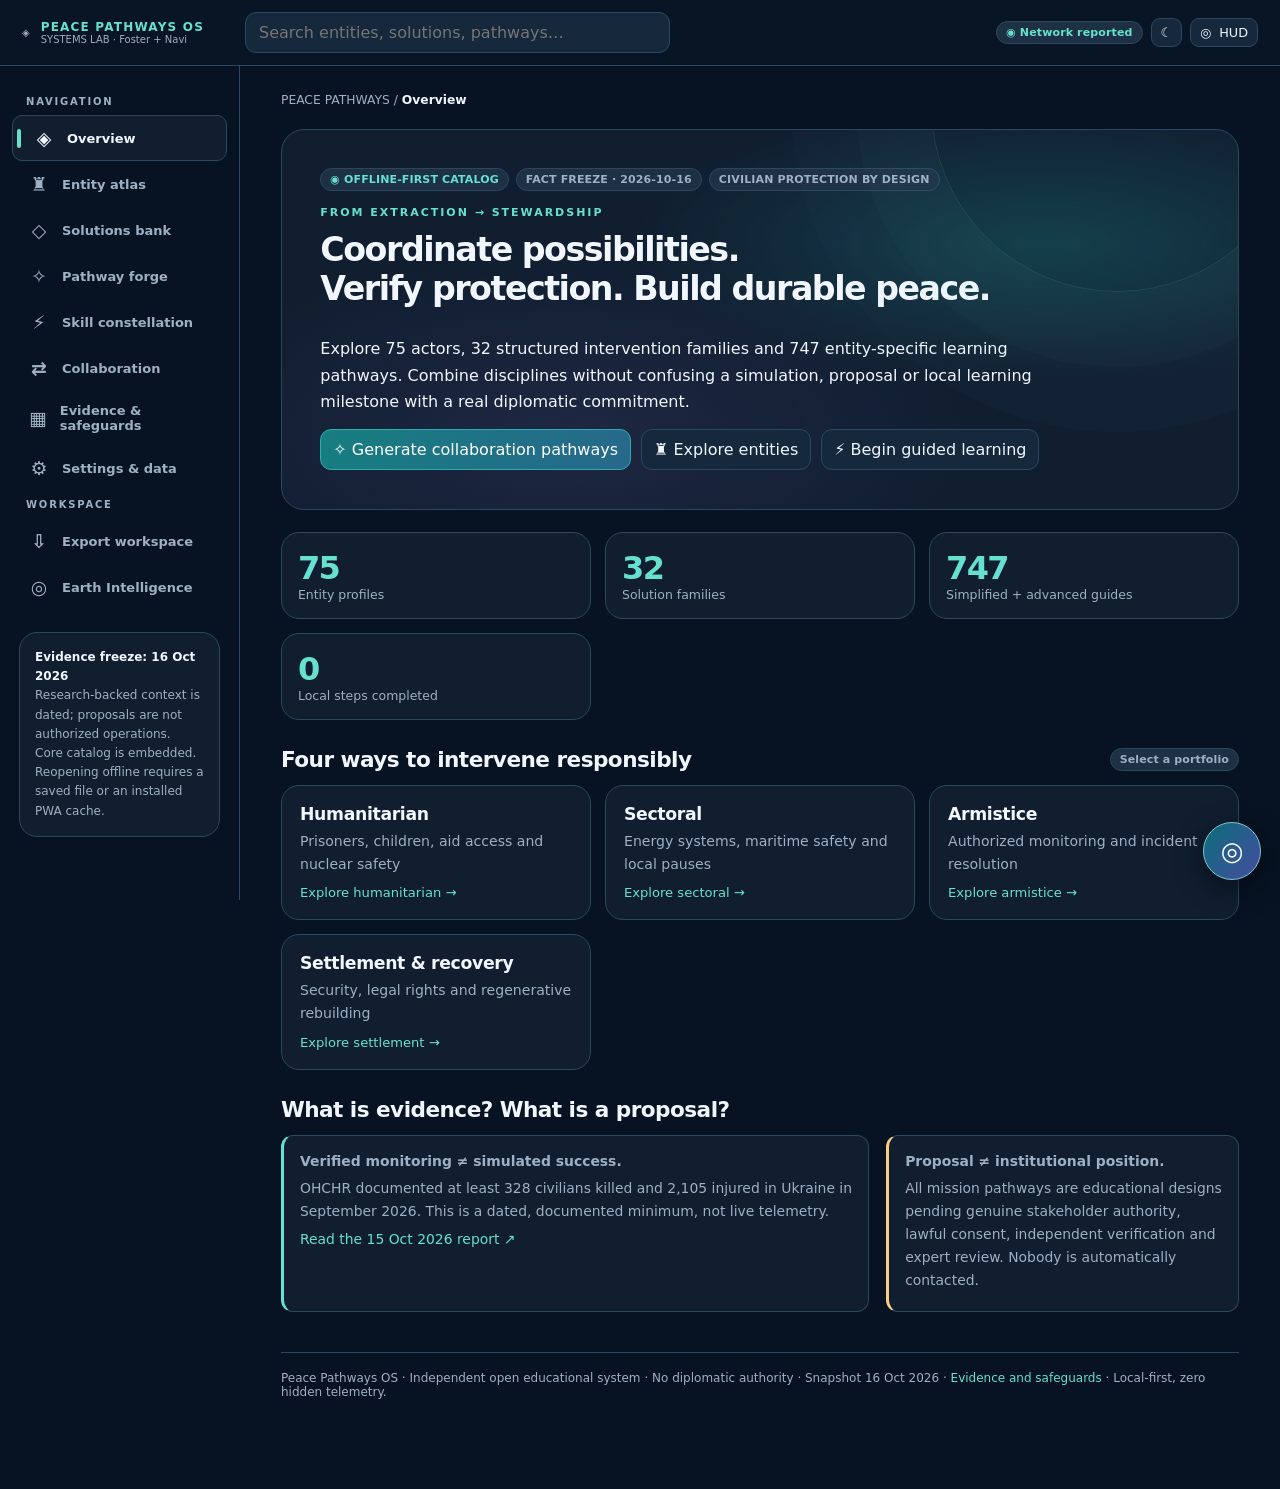
==== index.html @ a3aa1587 "Add files via upload" ====
<!doctype html>
<html lang="en">
<head>
<meta charset="utf-8"><meta name="viewport" content="width=device-width,initial-scale=1,viewport-fit=cover">
<meta name="color-scheme" content="dark light"><meta name="theme-color" content="#071423">
<title>PEACE PATHWAYS OS · Collaborative Systems Lab</title>
<meta name="description" content="Offline-first, evidence-labeled civilian protection and Ukraine–Russia peace collaboration pathway laboratory. Independent educational tool.">
<link rel="manifest" href="./manifest.webmanifest">
<style>
:root{font-family:Inter,ui-sans-serif,system-ui,-apple-system,"Segoe UI",sans-serif;color-scheme:dark;--bg:#071322;--panel:#101e30;--panel2:#16283b;--soft:#1d3044;--edge:#2c4860;--text:#f1f6ff;--muted:#9eb0c5;--aqua:#66e0d0;--lav:#a9baff;--amber:#f7ce82;--red:#ffafba;--shadow:0 24px 70px #0005;--glass:#091625ee;--radius:18px;scroll-behavior:smooth}
:root[data-theme=light]{color-scheme:light;--bg:#eff5fa;--panel:#fff;--panel2:#f5f9fd;--soft:#e8f2f8;--edge:#ccdbe5;--text:#15283c;--muted:#50697e;--aqua:#046d66;--lav:#4b58ab;--amber:#915800;--red:#a22c46;--shadow:0 15px 40px #18314e20;--glass:#ffffffec}
*{box-sizing:border-box}html{scroll-padding-top:84px}body{margin:0;background:var(--bg);color:var(--text);min-width:320px}button,input,select,textarea{font:inherit}button{cursor:pointer}button:disabled{opacity:.55;cursor:not-allowed}a{color:var(--aqua);text-decoration:none}a:hover{text-decoration:underline}a:focus-visible,button:focus-visible,input:focus-visible,select:focus-visible,textarea:focus-visible,[tabindex]:focus-visible{outline:3px solid var(--aqua);outline-offset:3px}h1,h2,h3,h4,p{margin-top:0}h1{font-size:clamp(1.7rem,2.6vw,2.85rem);line-height:1.16;letter-spacing:-.045em}h2{font-size:1.35rem;letter-spacing:-.025em}h3{font-size:1.08rem;letter-spacing:-.02em}p{line-height:1.65}small,.small{font-size:.82rem}ul{padding-left:1.4rem}li{margin:.35em 0}::selection{background:#39dfce66}
#skip{position:fixed;left:8px;top:-70px;z-index:99;padding:10px;background:var(--panel);color:var(--text)}#skip:focus{top:6px}
.topbar{position:sticky;top:0;z-index:30;height:66px;background:var(--glass);backdrop-filter:blur(18px);border-bottom:1px solid var(--edge);display:flex;align-items:center;gap:13px;padding:0 22px}.brand{display:flex;align-items:center;gap:11px;white-space:nowrap;min-width:210px}.brandmark{font-size:27px;line-height:1}.brand strong{display:block;letter-spacing:.1em;font-size:12px}.brand span{display:block;font-size:10px;color:var(--muted)}.topbar input[type=search]{background:var(--panel2);border:1px solid var(--edge);color:var(--text);border-radius:11px;padding:10px 13px;max-width:425px;width:100%;min-width:110px}#menuBtn{display:none}.topbar .right{margin-left:auto;display:flex;gap:8px;align-items:center}
.btn{border:1px solid var(--edge);border-radius:11px;background:var(--panel2);color:var(--text);padding:10px 12px;display:inline-flex;justify-content:center;align-items:center;gap:8px;transition:background .2s,transform .2s}.btn:hover{background:var(--soft);text-decoration:none}.btn.primary{background:linear-gradient(110deg,#167e80,#27688b);color:#fff;border-color:#2eacac}.btn.danger{color:var(--red)}.btn.ghost{background:transparent}.btn.sm{padding:6px 9px;font-size:.8rem;border-radius:9px}.btn.icon{font-size:20px;padding:8px 11px}.pill{display:inline-flex;align-items:center;gap:7px;padding:4px 9px;background:var(--soft);border:1px solid var(--edge);border-radius:99px;font-size:11px;font-weight:650;color:var(--muted);letter-spacing:.012em}.pill.good{color:var(--aqua)}.pill.warn{color:var(--amber)}.pill.bad{color:var(--red)}.statusdot{display:inline-block;width:7px;height:7px;border-radius:50%;background:var(--amber)}.statusdot.good{background:var(--aqua)}.statusdot.bad{background:var(--red)}
.shell{display:grid;grid-template-columns:240px minmax(0,1fr);min-height:calc(100vh - 66px)}.sidebar{border-right:1px solid var(--edge);padding:22px 12px 24px;position:sticky;top:66px;align-self:start;height:calc(100vh - 66px);overflow:auto;background:var(--bg)}.side-label{text-transform:uppercase;font-size:10px;letter-spacing:.18em;color:var(--muted);font-weight:700;padding:8px 14px}.side-link{width:100%;display:flex;align-items:center;gap:11px;text-align:left;padding:11px 14px;background:transparent;color:var(--muted);border:1px solid transparent;border-radius:10px;font-weight:600;font-size:13px}.side-link:hover,.side-link[aria-current=page]{color:var(--text);background:var(--panel);border-color:var(--edge)}.side-link[aria-current=page]::before{content:"";width:4px;height:19px;background:var(--aqua);border-radius:4px;margin-left:-10px}.sideicon{font-size:19px;width:24px;text-align:center}.side-meta{margin:22px 7px;padding:15px;border:1px solid var(--edge);background:var(--panel);border-radius:var(--radius);font-size:12px;color:var(--muted);line-height:1.6}.side-meta strong{color:var(--text)}.side-meta code{overflow-wrap:anywhere}
.main{min-width:0;padding:27px clamp(16px,3.2vw,54px) 90px;max-width:1720px;width:100%;margin:auto}.crumbs{font-size:.77rem;color:var(--muted);margin-bottom:22px}.crumbs b{color:var(--text)}.eyebrow{text-transform:uppercase;letter-spacing:.18em;color:var(--aqua);font-size:11px;font-weight:750;margin-bottom:12px}.muted{color:var(--muted)}.hero{position:relative;overflow:hidden;border:1px solid var(--edge);border-radius:23px;background:radial-gradient(ellipse at 80% 30%,#1b737366,transparent 38%),radial-gradient(ellipse at 30% 80%,#584c8a33,transparent 43%),var(--panel);padding:clamp(22px,3vw,40px);margin-bottom:22px;isolation:isolate}.hero:before{position:absolute;content:"";width:370px;height:370px;border:1px solid #77d6c722;border-radius:50%;top:-210px;right:-65px;box-shadow:0 0 0 75px #6cf5cc05,0 0 0 140px #71b8ee04;pointer-events:none}.hero p{max-width:740px;margin-bottom:14px}.hero .hero-actions{display:flex;gap:10px;flex-wrap:wrap}.hero .badge-line{display:flex;gap:7px;flex-wrap:wrap;margin-bottom:15px}
.grid{display:grid;grid-template-columns:repeat(auto-fit,minmax(min(100%,255px),1fr));gap:14px}.grid.wide{grid-template-columns:repeat(auto-fit,minmax(min(100%,325px),1fr))}.card{border:1px solid var(--edge);background:var(--panel);border-radius:var(--radius);padding:18px;min-width:0}.card.clickable{cursor:pointer;transition:transform .18s,background .18s}.card.clickable:hover{background:var(--panel2);transform:translateY(-2px)}.card h3{margin:0 0 6px}.card p{font-size:.88rem;color:var(--muted);margin:6px 0}.cardhead,.sectionhead{display:flex;align-items:center;justify-content:space-between;gap:12px;flex-wrap:wrap}.sectionhead{margin:27px 0 13px}.sectionhead h2{margin:0}.stat{font-size:2rem;font-weight:800;color:var(--aqua);letter-spacing:-.05em}.stats .card{padding:16px}.stats .label{font-size:.78rem;color:var(--muted)}.flex{display:flex;gap:12px;align-items:center;flex-wrap:wrap}.stack{display:grid;gap:13px}.details{border:1px solid var(--edge);border-radius:15px;background:var(--panel2);padding:15px}.detail-grid{display:grid;grid-template-columns:minmax(0,1.15fr) minmax(280px,.85fr);gap:16px}.tag{display:inline-flex;background:var(--soft);color:var(--lav);padding:4px 8px;border-radius:7px;margin:2px;font-size:11px;border:1px solid transparent}.tag:hover{border-color:var(--lav)}.two-cols{display:grid;grid-template-columns:1.25fr .75fr;gap:17px}.list-item{border:1px solid var(--edge);border-radius:13px;padding:14px;margin-top:9px;background:var(--panel)}.list-item h3{margin:0 0 6px}.list-item p{font-size:13px;margin:4px 0 8px;color:var(--muted)}.list-item.active{border-color:var(--aqua)}.metricbar{height:8px;background:var(--soft);border-radius:100px;overflow:hidden}.metricbar>span{display:block;height:100%;background:linear-gradient(90deg,#3cbba6,#9998f5);width:0%}.alert{padding:14px 16px;border:1px solid var(--edge);border-left:3px solid var(--amber);border-radius:12px;color:var(--muted);font-size:.87rem;line-height:1.6;background:var(--panel)}.alert a{overflow-wrap:anywhere}.alert.good{border-left-color:var(--aqua)}.alert.bad{border-left-color:var(--red)}.status-unknown{color:var(--amber)}
label.field{display:block;font-size:12px;color:var(--muted);font-weight:700;margin-bottom:6px}select,input:not([type=checkbox]):not([type=range]):not([type=search]),textarea{width:100%;background:var(--panel2);color:var(--text);border:1px solid var(--edge);border-radius:11px;padding:10px 12px;min-height:41px}textarea{min-height:92px;resize:vertical}.controlgrid{display:grid;grid-template-columns:repeat(auto-fit,minmax(min(100%,205px),1fr));gap:12px}.controlfield{min-width:0}.multi-chip{border:1px solid var(--edge);background:var(--soft);padding:7px 9px;color:var(--text);border-radius:9px;font-size:12px}.multi-chip button{border:0;color:var(--red);background:none;font-weight:800}.path-card{border:1px solid var(--edge);background:var(--panel);border-radius:17px;padding:15px;position:relative}.path-card.active{border-color:var(--aqua)}.path-card .actors{display:flex;flex-wrap:wrap;gap:6px;margin-top:10px}.path-card .actors span{font-size:11px;padding:5px 8px;border-radius:8px;background:var(--soft)}.path-card h3{margin:0 0 7px}.path-card p{font-size:.86rem;color:var(--muted);margin:0}.path-steps{margin:10px 0}.path-steps li{font-size:.88rem;margin-bottom:12px}.measures{display:flex;flex-wrap:wrap;gap:7px}.measures>span{font-size:11px;border:1px solid var(--edge);padding:5px 8px;border-radius:8px;color:var(--muted)}
.academy-board{display:grid;grid-template-columns:repeat(auto-fit,minmax(120px,1fr));gap:12px}.node{border:1px solid var(--edge);background:var(--panel);border-radius:15px;padding:14px;text-align:center;min-height:108px;display:flex;flex-direction:column;align-items:center;justify-content:center;gap:7px}.node strong{font-size:13px}.node .symbol{font-size:27px}.node .pct{font-size:11px;color:var(--aqua)}.guide-step{display:grid;grid-template-columns:30px 1fr;gap:10px;padding:13px 0;border-bottom:1px solid var(--edge)}.guide-step:last-child{border:0}.guide-step input{width:17px;height:17px;margin-top:2px;accent-color:var(--aqua)}.guide-step p{font-size:.88rem;color:var(--muted);margin:4px 0}.guide-step strong{font-size:.9rem}.timeline{border-left:2px solid var(--edge);padding-left:19px;margin:16px 0}.time-step{position:relative;margin:0 0 20px}.time-step:before{content:"";position:absolute;width:10px;height:10px;background:var(--aqua);left:-25px;top:5px;border-radius:50%}.time-step strong{display:block}.time-step p{font-size:.88rem;color:var(--muted);margin:5px 0}
.inspector{position:fixed;z-index:44;top:79px;right:16px;bottom:16px;width:min(555px,calc(100vw - 32px));background:var(--panel);box-shadow:var(--shadow);border:1px solid var(--edge);border-radius:20px;overflow:hidden;display:none;flex-direction:column;animation:slide-in .18s ease-out}.inspector.open{display:flex}.inspector-head{padding:15px 18px;border-bottom:1px solid var(--edge);display:flex;gap:8px;justify-content:space-between;align-items:center}.inspector-body{padding:20px;overflow:auto;flex:1}.inspector-body h3{margin-top:18px}.inspector-body details{border:1px solid var(--edge);background:var(--panel2);padding:13px;border-radius:11px;margin:9px 0}.inspector-body summary{cursor:pointer;font-weight:700}.inspector-body details>div{padding-top:10px;font-size:.9rem;color:var(--muted);line-height:1.65}.scrim{display:none;position:fixed;inset:66px 0 0;background:#0007;z-index:40}.scrim.visible{display:block}.hud{position:fixed;z-index:35;right:19px;bottom:20px;display:flex;align-items:flex-end;gap:7px}.hud-button{width:58px;height:58px;border-radius:50%;font-size:26px;background:linear-gradient(130deg,#0a6d79,#474ca0);border:1px solid #78c8d2;color:white;box-shadow:0 8px 30px #0007;cursor:pointer}.hud-button:hover{transform:scale(1.035)}.hudpanel{display:none;width:min(340px,calc(100vw - 94px));max-height:55vh;overflow:auto;padding:16px;background:var(--glass);border:1px solid var(--edge);box-shadow:var(--shadow);border-radius:17px}.hudpanel.visible{display:block}.hudpanel h3{margin:0 0 8px}.hudpanel .small{line-height:1.5}.toast{position:fixed;z-index:100;bottom:86px;left:50%;transform:translateX(-50%);background:var(--panel2);color:var(--text);padding:12px 16px;border:1px solid var(--edge);box-shadow:var(--shadow);border-radius:12px;max-width:90vw;font-size:13px;display:none}.toast.visible{display:block}.drawer-scrim{display:none}.foot{font-size:12px;color:var(--muted);border-top:1px solid var(--edge);margin-top:40px;padding-top:18px}.narrow{max-width:800px}.columns{columns:2;column-gap:24px}.columns>.list-item{break-inside:avoid}
@keyframes slide-in{from{opacity:0;transform:translateX(18px)}to{opacity:1;transform:translateX(0)}}:root[data-motion=off] *,:root[data-motion=off] *:before,:root[data-motion=off] *:after{scroll-behavior:auto!important;animation:none!important;transition:none!important}@media(prefers-reduced-motion:reduce){*,*:before,*:after{scroll-behavior:auto!important;animation:none!important;transition:none!important}}
@media(max-width:1050px){.detail-grid,.two-cols{grid-template-columns:1fr}.main{padding-left:24px;padding-right:24px}}@media(max-width:770px){#menuBtn{display:inline-flex}.topbar{padding:0 11px;gap:8px}.brand{min-width:auto}.brand strong{font-size:11px}.brand span{display:none}.topbar input[type=search]{max-width:none}.topbar .right .label-hidden{display:none}.shell{display:block}.sidebar{position:fixed;left:0;top:66px;bottom:0;height:auto;z-index:55;width:min(295px,84vw);transform:translateX(-105%);transition:transform .2s;background:var(--bg);box-shadow:var(--shadow)}.sidebar.open{transform:translateX(0)}.drawer-scrim.visible{position:fixed;inset:66px 0 0;z-index:54;display:block;background:#0008}.main{padding:20px 15px 80px}.hero{padding:22px}.card{padding:14px}.inspector{top:auto;left:0;right:0;bottom:0;width:100%;height:min(89vh,900px);border-radius:18px 18px 0 0;animation:slide-up .2s}.hud{bottom:10px;right:10px}.hud-button{width:51px;height:51px}.columns{columns:1}}@keyframes slide-up{from{transform:translateY(22px);opacity:0}to{transform:none;opacity:1}}
@media print{.topbar,.sidebar,.hud,.inspector,.scrim,.drawer-scrim,.btn,.top-actions{display:none!important}.shell{display:block}.main{padding:0}.card,.hero{break-inside:avoid;color:#111;background:#fff;box-shadow:none;border-color:#ccc}.muted,.card p{color:#333}body{color:#111;background:#fff}a{color:#104f80;text-decoration:underline}details{display:block}details>div{display:block}}
</style>
</head>
<body>
<a id="skip" href="#main">Skip to main content</a>
<header class="topbar" role="banner">
<button id="menuBtn" class="btn icon ghost" aria-label="Open navigation" aria-expanded="false" aria-controls="sidebar">☰</button>
<a class="brand" href="#/overview" aria-label="Peace Pathways OS home"><span class="brandmark" aria-hidden="true">◈</span><div><strong>PEACE PATHWAYS OS</strong><span>SYSTEMS LAB · Foster + Navi</span></div></a>
<input id="globalSearch" type="search" aria-label="Search current view" placeholder="Search entities, solutions, pathways…" autocomplete="off">
<div class="right"><span id="connectivity" class="pill" title="Network reachability is not guaranteed">● Checking</span><button class="btn sm" id="themeBtn" aria-label="Toggle light and dark theme" title="Switch theme">☾</button><button class="btn sm" id="hudTop" title="Open Earth Intelligence HUD">◎<span class="label-hidden"> HUD</span></button></div>
</header>
<div class="drawer-scrim" id="drawerScrim" aria-hidden="true"></div>
<div class="shell">
<aside id="sidebar" class="sidebar" aria-label="Primary navigation"><nav id="navRoot" aria-label="Modules"></nav><div class="side-meta"><strong>Evidence freeze: 16 Oct 2026</strong><br>Research-backed context is dated; proposals are not authorized operations.<br><span id="offlineLabel">Core catalog is embedded. Reopening offline requires a saved file or an installed PWA cache.</span></div></aside>
<main id="main" class="main" tabindex="-1"><noscript><section class="hero"><h1>Peace Pathways OS</h1><p>This self-contained catalog needs JavaScript for searchable guides, dynamic pathways, personal progress, and peer collaboration. The readable evidence and complete guide-bank are also supplied as JSON files in the bundle.</p><p>Start with <a href="data/entities.json">entities.json</a>, <a href="data/solutions.json">solutions.json</a>, and <a href="data/guide-bank.json">guide-bank.json</a>. Network collaboration always requires JavaScript, an internet connection and explicit authorization.</p></section></noscript></main>
</div>
<div id="panelScrim" class="scrim" aria-hidden="true"></div><aside class="inspector" id="inspector" aria-label="Detailed guide" aria-modal="true" role="dialog"><div class="inspector-head"><strong id="panelTitle">Guide</strong><button class="btn sm" id="closePanel" aria-label="Close guide">✕ Close</button></div><div class="inspector-body" id="panelBody"></div></aside>
<div class="hud"><section id="hudPanel" class="hudpanel" aria-label="Earth Intelligence progress HUD"><h3>◎ Earth Intelligence Engine</h3><div id="hudContent"></div></section><button id="hudFloat" class="hud-button" title="Open or minimize Earth Intelligence HUD" aria-expanded="false" aria-controls="hudPanel" aria-label="Earth Intelligence Engine">◎</button></div>
<div class="toast" id="toast" role="status" aria-live="polite"></div>
<script type="application/json" id="seed-data">{"version":1,"snapshot":"2026-10-16","entities":[{"id":"ukraine","rank":1,"name":"Ukraine","tier":1,"kind":"state","capabilities":["decision","security","humanitarian","legal","civilian","energy","maritime"],"mandate":"Authorized Ukrainian authorities must consent to sovereign decisions and operational instructions.","constraint":"Security, territorial integrity, protection of civilians and meaningful guarantees are vital.","status":"Potential contribution — not an endorsement, pledge or verified participation","confidence":"Medium: capability assessment; willingness unverified","solutions":["confidence-dialogue","security-guarantees","sovereignty-framework","energy-truce","local-pause","civilian-consultation","food-continuity","black-sea-safety","general-ceasefire","nuclear-safety"],"guide_count":10,"stakeholderModel":{"documentedAuthority":"Authorized Ukrainian authorities must consent to sovereign decisions and operational instructions.","potentialLeverage":["decision","security","humanitarian","legal","civilian","energy","maritime"],"inferredIncentive":"INFERENCE, NOT AN OFFICIAL POSITION: Protect civilian lives, maintain lawful agency and secure credible commitments.","constraints":"Security, territorial integrity, protection of civilians and meaningful guarantees are vital.","redLines":"UNKNOWN without entity-specific authorized, dated consultation; law and affected communities must be protected.","BATNA":"UNCERTAIN: validate documented alternatives and opportunity costs; do not invent private motives.","spoilerRisk":"Loss of mandate, non-cooperation, disinformation, funding gaps or verification failure; test context specifically."}},{"id":"russia","rank":2,"name":"Russia","tier":1,"kind":"state","capabilities":["decision","security","trade","energy","maritime","legal"],"mandate":"Russian civilian and military authorities can decide whether Russian forces cease attacks or withdraw.","constraint":"Russian acceptance cannot be inferred from talks; independently verify implementation.","status":"Potential contribution — not an endorsement, pledge or verified participation","confidence":"Medium: capability assessment; willingness unverified","solutions":["security-guarantees","confidence-dialogue","energy-truce","local-pause","sovereignty-framework","black-sea-safety","food-continuity","sanctions-conditionality","civilian-consultation","general-ceasefire"],"guide_count":10,"stakeholderModel":{"documentedAuthority":"Russian civilian and military authorities can decide whether Russian forces cease attacks or withdraw.","potentialLeverage":["decision","security","trade","energy","maritime","legal"],"inferredIncentive":"INFERENCE, NOT AN OFFICIAL POSITION: A credible, bounded arrangement should improve civilian safety while respecting this actor’s mandate and constraints.","constraints":"Russian acceptance cannot be inferred from talks; independently verify implementation.","redLines":"UNKNOWN without entity-specific authorized, dated consultation; law and affected communities must be protected.","BATNA":"UNCERTAIN: validate documented alternatives and opportunity costs; do not invent private motives.","spoilerRisk":"Loss of mandate, non-cooperation, disinformation, funding gaps or verification failure; test context specifically."}},{"id":"united-states","rank":3,"name":"United States","tier":1,"kind":"state","capabilities":["mediation","security","finance","trade","legal"],"mandate":"Coordinates high-level diplomacy, sanctions and potential security commitments.","constraint":"Changes in policy may undermine counterpart confidence and predictability.","status":"Potential contribution — not an endorsement, pledge or verified participation","confidence":"Medium: capability assessment; willingness unverified","solutions":["sanctions-conditionality","security-guarantees","black-sea-safety","civilian-consultation","confidence-dialogue","peace-financing","sovereignty-framework","supply-chain-integrity","energy-truce","food-continuity"],"guide_count":10,"stakeholderModel":{"documentedAuthority":"Coordinates high-level diplomacy, sanctions and potential security commitments.","potentialLeverage":["mediation","security","finance","trade","legal"],"inferredIncentive":"INFERENCE, NOT AN OFFICIAL POSITION: A credible, bounded arrangement should improve civilian safety while respecting this actor’s mandate and constraints.","constraints":"Changes in policy may undermine counterpart confidence and predictability.","redLines":"UNKNOWN without entity-specific authorized, dated consultation; law and affected communities must be protected.","BATNA":"UNCERTAIN: validate documented alternatives and opportunity costs; do not invent private motives.","spoilerRisk":"Loss of mandate, non-cooperation, disinformation, funding gaps or verification failure; test context specifically."}},{"id":"european-union","rank":4,"name":"European Union","tier":1,"kind":"intergovernmental","capabilities":["finance","trade","security","legal","reconstruction","verification"],"mandate":"EU institutions and member states control important European financial and sanctions decisions.","constraint":"Member-state powers, legal competences and unanimity requirements differ.","status":"Potential contribution — not an endorsement, pledge or verified participation","confidence":"Medium: capability assessment; willingness unverified","solutions":["sanctions-conditionality","peace-financing","security-guarantees","supply-chain-integrity","black-sea-safety","asset-governance","export-diligence","recovery-contracts","risk-forecast","civilian-consultation"],"guide_count":10,"stakeholderModel":{"documentedAuthority":"EU institutions and member states control important European financial and sanctions decisions.","potentialLeverage":["finance","trade","security","legal","reconstruction","verification"],"inferredIncentive":"INFERENCE, NOT AN OFFICIAL POSITION: A credible, bounded arrangement should improve civilian safety while respecting this actor’s mandate and constraints.","constraints":"Member-state powers, legal competences and unanimity requirements differ.","redLines":"UNKNOWN without entity-specific authorized, dated consultation; law and affected communities must be protected.","BATNA":"UNCERTAIN: validate documented alternatives and opportunity costs; do not invent private motives.","spoilerRisk":"Loss of mandate, non-cooperation, disinformation, funding gaps or verification failure; test context specifically."}},{"id":"china","rank":5,"name":"China","tier":1,"kind":"state","capabilities":["trade","mediation","finance","decision"],"mandate":"Maintains extensive political and commercial ties and diplomatic access to Moscow.","constraint":"Willingness to exercise costly influence remains unproven.","status":"Potential contribution — not an endorsement, pledge or verified participation","confidence":"Medium: capability assessment; willingness unverified","solutions":["confidence-dialogue","energy-truce","local-pause","security-guarantees","sovereignty-framework","black-sea-safety","peace-financing","sanctions-conditionality","civilian-consultation","food-continuity"],"guide_count":10,"stakeholderModel":{"documentedAuthority":"Maintains extensive political and commercial ties and diplomatic access to Moscow.","potentialLeverage":["trade","mediation","finance","decision"],"inferredIncentive":"INFERENCE, NOT AN OFFICIAL POSITION: A credible, bounded arrangement should improve civilian safety while respecting this actor’s mandate and constraints.","constraints":"Willingness to exercise costly influence remains unproven.","redLines":"UNKNOWN without entity-specific authorized, dated consultation; law and affected communities must be protected.","BATNA":"UNCERTAIN: validate documented alternatives and opportunity costs; do not invent private motives.","spoilerRisk":"Loss of mandate, non-cooperation, disinformation, funding gaps or verification failure; test context specifically."}},{"id":"turkiye","rank":6,"name":"Türkiye","tier":1,"kind":"state","capabilities":["mediation","maritime","trade","security","humanitarian"],"mandate":"Can convene talks and support technical Black Sea maritime arrangements.","constraint":"Shipping safety cannot be guaranteed unilaterally.","status":"Potential contribution — not an endorsement, pledge or verified participation","confidence":"Medium: capability assessment; willingness unverified","solutions":["black-sea-safety","food-continuity","civilian-consultation","confidence-dialogue","energy-truce","local-pause","nuclear-safety","peace-financing","sanctions-conditionality","security-guarantees"],"guide_count":10,"stakeholderModel":{"documentedAuthority":"Can convene talks and support technical Black Sea maritime arrangements.","potentialLeverage":["mediation","maritime","trade","security","humanitarian"],"inferredIncentive":"INFERENCE, NOT AN OFFICIAL POSITION: A credible, bounded arrangement should improve civilian safety while respecting this actor’s mandate and constraints.","constraints":"Shipping safety cannot be guaranteed unilaterally.","redLines":"UNKNOWN without entity-specific authorized, dated consultation; law and affected communities must be protected.","BATNA":"UNCERTAIN: validate documented alternatives and opportunity costs; do not invent private motives.","spoilerRisk":"Loss of mandate, non-cooperation, disinformation, funding gaps or verification failure; test context specifically."}},{"id":"india","rank":7,"name":"India","tier":1,"kind":"state","capabilities":["mediation","trade","energy","maritime","finance"],"mandate":"Can connect energy, maritime, commercial and diplomatic workstreams.","constraint":"May prioritize strategic autonomy; commitments require explicit consent.","status":"Potential contribution — not an endorsement, pledge or verified participation","confidence":"Medium: capability assessment; willingness unverified","solutions":["black-sea-safety","energy-truce","food-continuity","local-pause","nuclear-safety","peace-financing","sanctions-conditionality","civilian-consultation","confidence-dialogue","security-guarantees"],"guide_count":10,"stakeholderModel":{"documentedAuthority":"Can connect energy, maritime, commercial and diplomatic workstreams.","potentialLeverage":["mediation","trade","energy","maritime","finance"],"inferredIncentive":"INFERENCE, NOT AN OFFICIAL POSITION: A credible, bounded arrangement should improve civilian safety while respecting this actor’s mandate and constraints.","constraints":"May prioritize strategic autonomy; commitments require explicit consent.","redLines":"UNKNOWN without entity-specific authorized, dated consultation; law and affected communities must be protected.","BATNA":"UNCERTAIN: validate documented alternatives and opportunity costs; do not invent private motives.","spoilerRisk":"Loss of mandate, non-cooperation, disinformation, funding gaps or verification failure; test context specifically."}},{"id":"united-arab-emirates","rank":8,"name":"United Arab Emirates","tier":1,"kind":"state","capabilities":["mediation","humanitarian","finance"],"mandate":"Has experience facilitating prisoner exchanges and hosting meetings.","constraint":"Humanitarian success does not demonstrate comprehensive-settlement authority.","status":"Potential contribution — not an endorsement, pledge or verified participation","confidence":"Medium: capability assessment; willingness unverified","solutions":["peace-financing","black-sea-safety","civilian-consultation","confidence-dialogue","energy-truce","food-continuity","local-pause","nuclear-safety","sanctions-conditionality","security-guarantees"],"guide_count":10,"stakeholderModel":{"documentedAuthority":"Has experience facilitating prisoner exchanges and hosting meetings.","potentialLeverage":["mediation","humanitarian","finance"],"inferredIncentive":"INFERENCE, NOT AN OFFICIAL POSITION: A credible, bounded arrangement should improve civilian safety while respecting this actor’s mandate and constraints.","constraints":"Humanitarian success does not demonstrate comprehensive-settlement authority.","redLines":"UNKNOWN without entity-specific authorized, dated consultation; law and affected communities must be protected.","BATNA":"UNCERTAIN: validate documented alternatives and opportunity costs; do not invent private motives.","spoilerRisk":"Loss of mandate, non-cooperation, disinformation, funding gaps or verification failure; test context specifically."}},{"id":"united-kingdom","rank":9,"name":"United Kingdom","tier":2,"kind":"state","capabilities":["security","finance","legal","reconstruction","verification"],"mandate":"Could underwrite security and implementation support through lawful commitments.","constraint":"Cannot unilaterally guarantee another government's decisions.","status":"Potential contribution — not an endorsement, pledge or verified participation","confidence":"Medium: capability assessment; willingness unverified","solutions":["peace-financing","sanctions-conditionality","security-guarantees","asset-governance","recovery-contracts","risk-forecast","supply-chain-integrity","black-sea-safety","civilian-consultation","confidence-dialogue"],"guide_count":10,"stakeholderModel":{"documentedAuthority":"Could underwrite security and implementation support through lawful commitments.","potentialLeverage":["security","finance","legal","reconstruction","verification"],"inferredIncentive":"INFERENCE, NOT AN OFFICIAL POSITION: A credible, bounded arrangement should improve civilian safety while respecting this actor’s mandate and constraints.","constraints":"Cannot unilaterally guarantee another government's decisions.","redLines":"UNKNOWN without entity-specific authorized, dated consultation; law and affected communities must be protected.","BATNA":"UNCERTAIN: validate documented alternatives and opportunity costs; do not invent private motives.","spoilerRisk":"Loss of mandate, non-cooperation, disinformation, funding gaps or verification failure; test context specifically."}},{"id":"france","rank":10,"name":"France","tier":2,"kind":"state","capabilities":["security","mediation","legal","reconstruction","verification"],"mandate":"Has UN, EU and European security channels and reconstruction capacity.","constraint":"Post-ceasefire security activity requires mandates and consent.","status":"Potential contribution — not an endorsement, pledge or verified participation","confidence":"Medium: capability assessment; willingness unverified","solutions":["peace-financing","black-sea-safety","civilian-consultation","confidence-dialogue","energy-truce","local-pause","nuclear-safety","sanctions-conditionality","security-guarantees","sovereignty-framework"],"guide_count":10,"stakeholderModel":{"documentedAuthority":"Has UN, EU and European security channels and reconstruction capacity.","potentialLeverage":["security","mediation","legal","reconstruction","verification"],"inferredIncentive":"INFERENCE, NOT AN OFFICIAL POSITION: A credible, bounded arrangement should improve civilian safety while respecting this actor’s mandate and constraints.","constraints":"Post-ceasefire security activity requires mandates and consent.","redLines":"UNKNOWN without entity-specific authorized, dated consultation; law and affected communities must be protected.","BATNA":"UNCERTAIN: validate documented alternatives and opportunity costs; do not invent private motives.","spoilerRisk":"Loss of mandate, non-cooperation, disinformation, funding gaps or verification failure; test context specifically."}},{"id":"germany","rank":11,"name":"Germany","tier":2,"kind":"state","capabilities":["finance","security","reconstruction","energy","trade"],"mandate":"Can mobilize industrial, energy and recovery resources.","constraint":"Domestic political and budgetary tradeoffs apply.","status":"Potential contribution — not an endorsement, pledge or verified participation","confidence":"Medium: capability assessment; willingness unverified","solutions":["peace-financing","sanctions-conditionality","security-guarantees","winter-energy","black-sea-safety","energy-truce","food-continuity","local-pause","nuclear-safety","asset-governance"],"guide_count":10,"stakeholderModel":{"documentedAuthority":"Can mobilize industrial, energy and recovery resources.","potentialLeverage":["finance","security","reconstruction","energy","trade"],"inferredIncentive":"INFERENCE, NOT AN OFFICIAL POSITION: A credible, bounded arrangement should improve civilian safety while respecting this actor’s mandate and constraints.","constraints":"Domestic political and budgetary tradeoffs apply.","redLines":"UNKNOWN without entity-specific authorized, dated consultation; law and affected communities must be protected.","BATNA":"UNCERTAIN: validate documented alternatives and opportunity costs; do not invent private motives.","spoilerRisk":"Loss of mandate, non-cooperation, disinformation, funding gaps or verification failure; test context specifically."}},{"id":"coalition-of-the-willing","rank":12,"name":"Coalition of the Willing","tier":2,"kind":"coalition","capabilities":["security","verification","finance","reconstruction"],"mandate":"Potentially organizes voluntary security commitments after hostilities cease.","constraint":"Composition, authorities and deployments cannot be presumed.","status":"Potential contribution — not an endorsement, pledge or verified participation","confidence":"Medium: capability assessment; willingness unverified","solutions":["peace-financing","sanctions-conditionality","security-guarantees","black-sea-safety","energy-truce","local-pause","nuclear-safety","asset-governance","general-ceasefire","mine-clearance"],"guide_count":10,"stakeholderModel":{"documentedAuthority":"Potentially organizes voluntary security commitments after hostilities cease.","potentialLeverage":["security","verification","finance","reconstruction"],"inferredIncentive":"INFERENCE, NOT AN OFFICIAL POSITION: A credible, bounded arrangement should improve civilian safety while respecting this actor’s mandate and constraints.","constraints":"Composition, authorities and deployments cannot be presumed.","redLines":"UNKNOWN without entity-specific authorized, dated consultation; law and affected communities must be protected.","BATNA":"UNCERTAIN: validate documented alternatives and opportunity costs; do not invent private motives.","spoilerRisk":"Loss of mandate, non-cooperation, disinformation, funding gaps or verification failure; test context specifically."}},{"id":"nato","rank":13,"name":"NATO","tier":2,"kind":"alliance","capabilities":["security","verification","defensive-cyber"],"mandate":"Coordinates allied defence and deterrence commitments.","constraint":"Alliance consensus and escalation risks constrain options.","status":"Potential contribution — not an endorsement, pledge or verified participation","confidence":"Medium: capability assessment; willingness unverified","solutions":["black-sea-safety","energy-truce","local-pause","nuclear-safety","peace-financing","sanctions-conditionality","security-guarantees","defensive-cyber","general-ceasefire","risk-forecast"],"guide_count":10,"stakeholderModel":{"documentedAuthority":"Coordinates allied defence and deterrence commitments.","potentialLeverage":["security","verification","defensive cyber"],"inferredIncentive":"INFERENCE, NOT AN OFFICIAL POSITION: A credible, bounded arrangement should improve civilian safety while respecting this actor’s mandate and constraints.","constraints":"Alliance consensus and escalation risks constrain options.","redLines":"UNKNOWN without entity-specific authorized, dated consultation; law and affected communities must be protected.","BATNA":"UNCERTAIN: validate documented alternatives and opportunity costs; do not invent private motives.","spoilerRisk":"Loss of mandate, non-cooperation, disinformation, funding gaps or verification failure; test context specifically."}},{"id":"egypt","rank":14,"name":"Egypt","tier":2,"kind":"state","capabilities":["mediation","maritime","trade","humanitarian"],"mandate":"Could help convene a food-and-shipping safe-passage workstream.","constraint":"No authority to command belligerents or commercial ships.","status":"Potential contribution — not an endorsement, pledge or verified participation","confidence":"Medium: capability assessment; willingness unverified","solutions":["black-sea-safety","food-continuity","civilian-consultation","confidence-dialogue","energy-truce","local-pause","nuclear-safety","peace-financing","sanctions-conditionality","sovereignty-framework"],"guide_count":10,"stakeholderModel":{"documentedAuthority":"Could help convene a food-and-shipping safe-passage workstream.","potentialLeverage":["mediation","maritime","trade","humanitarian"],"inferredIncentive":"INFERENCE, NOT AN OFFICIAL POSITION: A credible, bounded arrangement should improve civilian safety while respecting this actor’s mandate and constraints.","constraints":"No authority to command belligerents or commercial ships.","redLines":"UNKNOWN without entity-specific authorized, dated consultation; law and affected communities must be protected.","BATNA":"UNCERTAIN: validate documented alternatives and opportunity costs; do not invent private motives.","spoilerRisk":"Loss of mandate, non-cooperation, disinformation, funding gaps or verification failure; test context specifically."}},{"id":"brazil","rank":15,"name":"Brazil","tier":2,"kind":"state","capabilities":["mediation","trade","finance","civilian"],"mandate":"Offers Global South diplomatic connectivity and multilateral diplomacy.","constraint":"Any mediation formula must genuinely include Ukraine.","status":"Potential contribution — not an endorsement, pledge or verified participation","confidence":"Medium: capability assessment; willingness unverified","solutions":["black-sea-safety","civilian-consultation","confidence-dialogue","peace-financing","sanctions-conditionality","sovereignty-framework","energy-truce","food-continuity","local-pause","nuclear-safety"],"guide_count":10,"stakeholderModel":{"documentedAuthority":"Offers Global South diplomatic connectivity and multilateral diplomacy.","potentialLeverage":["mediation","trade","finance","civilian"],"inferredIncentive":"INFERENCE, NOT AN OFFICIAL POSITION: A credible, bounded arrangement should improve civilian safety while respecting this actor’s mandate and constraints.","constraints":"Any mediation formula must genuinely include Ukraine.","redLines":"UNKNOWN without entity-specific authorized, dated consultation; law and affected communities must be protected.","BATNA":"UNCERTAIN: validate documented alternatives and opportunity costs; do not invent private motives.","spoilerRisk":"Loss of mandate, non-cooperation, disinformation, funding gaps or verification failure; test context specifically."}},{"id":"switzerland","rank":16,"name":"Switzerland","tier":2,"kind":"state","capabilities":["mediation","verification","legal","humanitarian"],"mandate":"Could host diplomacy and develop monitoring procedures.","constraint":"Neutral facilitation cannot substitute for mandate or consent.","status":"Potential contribution — not an endorsement, pledge or verified participation","confidence":"Medium: capability assessment; willingness unverified","solutions":["black-sea-safety","civilian-consultation","confidence-dialogue","energy-truce","local-pause","nuclear-safety","peace-financing","sanctions-conditionality","sovereignty-framework","children-reunification"],"guide_count":10,"stakeholderModel":{"documentedAuthority":"Could host diplomacy and develop monitoring procedures.","potentialLeverage":["mediation","verification","legal","humanitarian"],"inferredIncentive":"INFERENCE, NOT AN OFFICIAL POSITION: A credible, bounded arrangement should improve civilian safety while respecting this actor’s mandate and constraints.","constraints":"Neutral facilitation cannot substitute for mandate or consent.","redLines":"UNKNOWN without entity-specific authorized, dated consultation; law and affected communities must be protected.","BATNA":"UNCERTAIN: validate documented alternatives and opportunity costs; do not invent private motives.","spoilerRisk":"Loss of mandate, non-cooperation, disinformation, funding gaps or verification failure; test context specifically."}},{"id":"osce","rank":17,"name":"OSCE","tier":2,"kind":"intergovernmental","capabilities":["verification","mediation","security","legal"],"mandate":"Possible technical monitoring, incident processes and dialogue support.","constraint":"Mandate, access, resources and consensus are significant hurdles.","status":"Potential contribution — not an endorsement, pledge or verified participation","confidence":"Medium: capability assessment; willingness unverified","solutions":["black-sea-safety","civilian-consultation","confidence-dialogue","energy-truce","local-pause","nuclear-safety","peace-financing","sanctions-conditionality","security-guarantees","sovereignty-framework"],"guide_count":10,"stakeholderModel":{"documentedAuthority":"Possible technical monitoring, incident processes and dialogue support.","potentialLeverage":["verification","mediation","security","legal"],"inferredIncentive":"INFERENCE, NOT AN OFFICIAL POSITION: A credible, bounded arrangement should improve civilian safety while respecting this actor’s mandate and constraints.","constraints":"Mandate, access, resources and consensus are significant hurdles.","redLines":"UNKNOWN without entity-specific authorized, dated consultation; law and affected communities must be protected.","BATNA":"UNCERTAIN: validate documented alternatives and opportunity costs; do not invent private motives.","spoilerRisk":"Loss of mandate, non-cooperation, disinformation, funding gaps or verification failure; test context specifically."}},{"id":"united-nations-secretariat","rank":18,"name":"United Nations Secretariat","tier":2,"kind":"intergovernmental","capabilities":["mediation","humanitarian","legal","verification"],"mandate":"Offers good offices, operational coordination and international framework.","constraint":"Secretariat cannot impose a settlement or exceed mandate.","status":"Potential contribution — not an endorsement, pledge or verified participation","confidence":"Medium: capability assessment; willingness unverified","solutions":["black-sea-safety","civilian-consultation","confidence-dialogue","energy-truce","local-pause","nuclear-safety","peace-financing","sanctions-conditionality","sovereignty-framework","children-reunification"],"guide_count":10,"stakeholderModel":{"documentedAuthority":"Offers good offices, operational coordination and international framework.","potentialLeverage":["mediation","humanitarian","legal","verification"],"inferredIncentive":"INFERENCE, NOT AN OFFICIAL POSITION: A credible, bounded arrangement should improve civilian safety while respecting this actor’s mandate and constraints.","constraints":"Secretariat cannot impose a settlement or exceed mandate.","redLines":"UNKNOWN without entity-specific authorized, dated consultation; law and affected communities must be protected.","BATNA":"UNCERTAIN: validate documented alternatives and opportunity costs; do not invent private motives.","spoilerRisk":"Loss of mandate, non-cooperation, disinformation, funding gaps or verification failure; test context specifically."}},{"id":"saudi-arabia","rank":19,"name":"Saudi Arabia","tier":2,"kind":"state","capabilities":["mediation","energy","trade","finance"],"mandate":"May convene talks and support commodity and confidence measures.","constraint":"High-level access is not proof of effective coercive leverage.","status":"Potential contribution — not an endorsement, pledge or verified participation","confidence":"Medium: capability assessment; willingness unverified","solutions":["black-sea-safety","energy-truce","local-pause","nuclear-safety","peace-financing","sanctions-conditionality","civilian-consultation","confidence-dialogue","food-continuity","security-guarantees"],"guide_count":10,"stakeholderModel":{"documentedAuthority":"May convene talks and support commodity and confidence measures.","potentialLeverage":["mediation","energy","trade","finance"],"inferredIncentive":"INFERENCE, NOT AN OFFICIAL POSITION: A credible, bounded arrangement should improve civilian safety while respecting this actor’s mandate and constraints.","constraints":"High-level access is not proof of effective coercive leverage.","redLines":"UNKNOWN without entity-specific authorized, dated consultation; law and affected communities must be protected.","BATNA":"UNCERTAIN: validate documented alternatives and opportunity costs; do not invent private motives.","spoilerRisk":"Loss of mandate, non-cooperation, disinformation, funding gaps or verification failure; test context specifically."}},{"id":"kazakhstan","rank":20,"name":"Kazakhstan","tier":2,"kind":"state","capabilities":["mediation","trade","humanitarian"],"mandate":"Offers regional diplomacy and possible confidence-building channels.","constraint":"Political and economic dependencies constrain room to maneuver.","status":"Potential contribution — not an endorsement, pledge or verified participation","confidence":"Medium: capability assessment; willingness unverified","solutions":["black-sea-safety","food-continuity","civilian-consultation","confidence-dialogue","energy-truce","local-pause","nuclear-safety","peace-financing","sanctions-conditionality","sovereignty-framework"],"guide_count":10,"stakeholderModel":{"documentedAuthority":"Offers regional diplomacy and possible confidence-building channels.","potentialLeverage":["mediation","trade","humanitarian"],"inferredIncentive":"INFERENCE, NOT AN OFFICIAL POSITION: A credible, bounded arrangement should improve civilian safety while respecting this actor’s mandate and constraints.","constraints":"Political and economic dependencies constrain room to maneuver.","redLines":"UNKNOWN without entity-specific authorized, dated consultation; law and affected communities must be protected.","BATNA":"UNCERTAIN: validate documented alternatives and opportunity costs; do not invent private motives.","spoilerRisk":"Loss of mandate, non-cooperation, disinformation, funding gaps or verification failure; test context specifically."}},{"id":"iaea","rank":21,"name":"IAEA","tier":3,"kind":"intergovernmental","capabilities":["nuclear","verification","energy","legal"],"mandate":"Provides nuclear-safety expertise and supports technical repair arrangements.","constraint":"Safeguards mandate is not a general ceasefire-enforcement mandate.","status":"Potential contribution — not an endorsement, pledge or verified participation","confidence":"Medium: capability assessment; willingness unverified","solutions":["nuclear-safety","civilian-impact-ledger","defensive-cyber","energy-truce","export-diligence","incident-verification","justice-evidence","local-pause","risk-forecast","sanctions-conditionality"],"guide_count":10,"stakeholderModel":{"documentedAuthority":"Provides nuclear-safety expertise and supports technical repair arrangements.","potentialLeverage":["nuclear","verification","energy","legal"],"inferredIncentive":"INFERENCE, NOT AN OFFICIAL POSITION: A credible, bounded arrangement should improve civilian safety while respecting this actor’s mandate and constraints.","constraints":"Safeguards mandate is not a general ceasefire-enforcement mandate.","redLines":"UNKNOWN without entity-specific authorized, dated consultation; law and affected communities must be protected.","BATNA":"UNCERTAIN: validate documented alternatives and opportunity costs; do not invent private motives.","spoilerRisk":"Loss of mandate, non-cooperation, disinformation, funding gaps or verification failure; test context specifically."}},{"id":"icrc","rank":22,"name":"ICRC","tier":3,"kind":"humanitarian","capabilities":["humanitarian","prisoners","children","civilian","legal"],"mandate":"Neutral, impartial intermediary for detention, tracing and repatriation.","constraint":"Requires access, parties' cooperation and humanitarian confidentiality.","status":"Potential contribution — not an endorsement, pledge or verified participation","confidence":"Medium: capability assessment; willingness unverified","solutions":["missing-persons","children-reunification","prisoner-exchanges","civilian-consultation","civilian-impact-ledger","confidence-dialogue","justice-evidence","mine-clearance","recovery-contracts","refugee-returns"],"guide_count":10,"stakeholderModel":{"documentedAuthority":"Neutral, impartial intermediary for detention, tracing and repatriation.","potentialLeverage":["humanitarian","prisoners","children","civilian","legal"],"inferredIncentive":"INFERENCE, NOT AN OFFICIAL POSITION: A credible, bounded arrangement should improve civilian safety while respecting this actor’s mandate and constraints.","constraints":"Requires access, parties' cooperation and humanitarian confidentiality.","redLines":"UNKNOWN without entity-specific authorized, dated consultation; law and affected communities must be protected.","BATNA":"UNCERTAIN: validate documented alternatives and opportunity costs; do not invent private motives.","spoilerRisk":"Loss of mandate, non-cooperation, disinformation, funding gaps or verification failure; test context specifically."}},{"id":"qatar","rank":23,"name":"Qatar","tier":3,"kind":"state","capabilities":["mediation","children","humanitarian"],"mandate":"Offers child and family reunification mediation experience.","constraint":"Consent and child protection govern all interventions.","status":"Potential contribution — not an endorsement, pledge or verified participation","confidence":"Medium: capability assessment; willingness unverified","solutions":["children-reunification","missing-persons","prisoner-exchanges","relief-access","black-sea-safety","civilian-consultation","confidence-dialogue","energy-truce","food-continuity","general-ceasefire"],"guide_count":10,"stakeholderModel":{"documentedAuthority":"Offers child and family reunification mediation experience.","potentialLeverage":["mediation","children","humanitarian"],"inferredIncentive":"INFERENCE, NOT AN OFFICIAL POSITION: A credible, bounded arrangement should improve civilian safety while respecting this actor’s mandate and constraints.","constraints":"Consent and child protection govern all interventions.","redLines":"UNKNOWN without entity-specific authorized, dated consultation; law and affected communities must be protected.","BATNA":"UNCERTAIN: validate documented alternatives and opportunity costs; do not invent private motives.","spoilerRisk":"Loss of mandate, non-cooperation, disinformation, funding gaps or verification failure; test context specifically."}},{"id":"ukrainian-and-russian-military-commands","rank":24,"name":"Ukrainian and Russian military commands","tier":3,"kind":"operational","capabilities":["decision","security","verification","energy","maritime"],"mandate":"Only authorized command structures can transmit synchronized ceasefire orders.","constraint":"No third party may impersonate, instruct or target combatants.","status":"Potential contribution — not an endorsement, pledge or verified participation","confidence":"Medium: capability assessment; willingness unverified","solutions":["energy-truce","general-ceasefire","local-pause","security-guarantees","black-sea-safety","defensive-cyber","nuclear-safety","risk-forecast","confidence-dialogue","prisoner-exchanges"],"guide_count":10,"stakeholderModel":{"documentedAuthority":"Only authorized command structures can transmit synchronized ceasefire orders.","potentialLeverage":["decision","security","verification","energy","maritime"],"inferredIncentive":"INFERENCE, NOT AN OFFICIAL POSITION: A credible, bounded arrangement should improve civilian safety while respecting this actor’s mandate and constraints.","constraints":"No third party may impersonate, instruct or target combatants.","redLines":"UNKNOWN without entity-specific authorized, dated consultation; law and affected communities must be protected.","BATNA":"UNCERTAIN: validate documented alternatives and opportunity costs; do not invent private motives.","spoilerRisk":"Loss of mandate, non-cooperation, disinformation, funding gaps or verification failure; test context specifically."}},{"id":"un-ocha","rank":25,"name":"UN OCHA","tier":3,"kind":"humanitarian","capabilities":["humanitarian","civilian","verification"],"mandate":"Can coordinate relief and protection information within its mandate.","constraint":"Access is negotiated; no guarantee of safe corridors.","status":"Potential contribution — not an endorsement, pledge or verified participation","confidence":"Medium: capability assessment; willingness unverified","solutions":["mine-clearance","civilian-impact-ledger","justice-evidence","refugee-returns","relief-access","shelter-health","veteran-reintegration","black-sea-safety","children-reunification","civilian-consultation"],"guide_count":10,"stakeholderModel":{"documentedAuthority":"Can coordinate relief and protection information within its mandate.","potentialLeverage":["humanitarian","civilian","verification"],"inferredIncentive":"INFERENCE, NOT AN OFFICIAL POSITION: A credible, bounded arrangement should improve civilian safety while respecting this actor’s mandate and constraints.","constraints":"Access is negotiated; no guarantee of safe corridors.","redLines":"UNKNOWN without entity-specific authorized, dated consultation; law and affected communities must be protected.","BATNA":"UNCERTAIN: validate documented alternatives and opportunity costs; do not invent private motives.","spoilerRisk":"Loss of mandate, non-cooperation, disinformation, funding gaps or verification failure; test context specifically."}},{"id":"imo","rank":26,"name":"IMO","tier":3,"kind":"intergovernmental","capabilities":["maritime","trade","legal","verification"],"mandate":"Provides maritime safety standards, coordination and reporting channels.","constraint":"No military enforcement powers.","status":"Potential contribution — not an endorsement, pledge or verified participation","confidence":"Medium: capability assessment; willingness unverified","solutions":["black-sea-safety","export-diligence","sanctions-conditionality","supply-chain-integrity","civilian-impact-ledger","food-continuity","incident-verification","justice-evidence","risk-forecast","asset-governance"],"guide_count":10,"stakeholderModel":{"documentedAuthority":"Provides maritime safety standards, coordination and reporting channels.","potentialLeverage":["maritime","trade","legal","verification"],"inferredIncentive":"INFERENCE, NOT AN OFFICIAL POSITION: A credible, bounded arrangement should improve civilian safety while respecting this actor’s mandate and constraints.","constraints":"No military enforcement powers.","redLines":"UNKNOWN without entity-specific authorized, dated consultation; law and affected communities must be protected.","BATNA":"UNCERTAIN: validate documented alternatives and opportunity costs; do not invent private motives.","spoilerRisk":"Loss of mandate, non-cooperation, disinformation, funding gaps or verification failure; test context specifically."}},{"id":"unctad","rank":27,"name":"UNCTAD","tier":3,"kind":"intergovernmental","capabilities":["trade","maritime","finance","food"],"mandate":"Can study and facilitate trade, grain, fertilizers and supply chains.","constraint":"Commercial facilitation is not a military agreement.","status":"Potential contribution — not an endorsement, pledge or verified participation","confidence":"Medium: capability assessment; willingness unverified","solutions":["food-continuity","black-sea-safety","sanctions-conditionality","supply-chain-integrity","asset-governance","export-diligence","peace-financing","recovery-contracts","security-guarantees","shelter-health"],"guide_count":10,"stakeholderModel":{"documentedAuthority":"Can study and facilitate trade, grain, fertilizers and supply chains.","potentialLeverage":["trade","maritime","finance","food"],"inferredIncentive":"INFERENCE, NOT AN OFFICIAL POSITION: A credible, bounded arrangement should improve civilian safety while respecting this actor’s mandate and constraints.","constraints":"Commercial facilitation is not a military agreement.","redLines":"UNKNOWN without entity-specific authorized, dated consultation; law and affected communities must be protected.","BATNA":"UNCERTAIN: validate documented alternatives and opportunity costs; do not invent private motives.","spoilerRisk":"Loss of mandate, non-cooperation, disinformation, funding gaps or verification failure; test context specifically."}},{"id":"world-food-programme","rank":28,"name":"World Food Programme","tier":3,"kind":"humanitarian","capabilities":["food","humanitarian","trade","logistics"],"mandate":"Supports food-security analysis, sourcing and distribution.","constraint":"Access and funding constrain operations.","status":"Potential contribution — not an endorsement, pledge or verified participation","confidence":"Medium: capability assessment; willingness unverified","solutions":["food-continuity","relief-access","black-sea-safety","children-reunification","export-diligence","mine-clearance","missing-persons","prisoner-exchanges","refugee-returns","sanctions-conditionality"],"guide_count":10,"stakeholderModel":{"documentedAuthority":"Supports food-security analysis, sourcing and distribution.","potentialLeverage":["food","humanitarian","trade","logistics"],"inferredIncentive":"INFERENCE, NOT AN OFFICIAL POSITION: A credible, bounded arrangement should improve civilian safety while respecting this actor’s mandate and constraints.","constraints":"Access and funding constrain operations.","redLines":"UNKNOWN without entity-specific authorized, dated consultation; law and affected communities must be protected.","BATNA":"UNCERTAIN: validate documented alternatives and opportunity costs; do not invent private motives.","spoilerRisk":"Loss of mandate, non-cooperation, disinformation, funding gaps or verification failure; test context specifically."}},{"id":"unicef","rank":29,"name":"UNICEF","tier":3,"kind":"humanitarian","capabilities":["children","civilian","humanitarian","education"],"mandate":"Child protection, education and basic-services support.","constraint":"Protection and safeguarding requirements are paramount.","status":"Potential contribution — not an endorsement, pledge or verified participation","confidence":"Medium: capability assessment; willingness unverified","solutions":["veteran-reintegration","children-reunification","missing-persons","civilian-consultation","information-integrity","mine-clearance","refugee-returns","relief-access","shelter-health","civilian-impact-ledger"],"guide_count":10,"stakeholderModel":{"documentedAuthority":"Child protection, education and basic-services support.","potentialLeverage":["children","civilian","humanitarian","education"],"inferredIncentive":"INFERENCE, NOT AN OFFICIAL POSITION: A credible, bounded arrangement should improve civilian safety while respecting this actor’s mandate and constraints.","constraints":"Protection and safeguarding requirements are paramount.","redLines":"UNKNOWN without entity-specific authorized, dated consultation; law and affected communities must be protected.","BATNA":"UNCERTAIN: validate documented alternatives and opportunity costs; do not invent private motives.","spoilerRisk":"Loss of mandate, non-cooperation, disinformation, funding gaps or verification failure; test context specifically."}},{"id":"unhcr","rank":30,"name":"UNHCR","tier":3,"kind":"humanitarian","capabilities":["humanitarian","civilian","refugees","reconstruction"],"mandate":"Assists displaced people and supports voluntary, safe durable solutions.","constraint":"Returns cannot be compelled or presumed safe.","status":"Potential contribution — not an endorsement, pledge or verified participation","confidence":"Medium: capability assessment; willingness unverified","solutions":["refugee-returns","mine-clearance","shelter-health","veteran-reintegration","environment-restoration","recovery-contracts","relief-access","winter-energy","asset-governance","children-reunification"],"guide_count":10,"stakeholderModel":{"documentedAuthority":"Assists displaced people and supports voluntary, safe durable solutions.","potentialLeverage":["humanitarian","civilian","refugees","reconstruction"],"inferredIncentive":"INFERENCE, NOT AN OFFICIAL POSITION: A credible, bounded arrangement should improve civilian safety while respecting this actor’s mandate and constraints.","constraints":"Returns cannot be compelled or presumed safe.","redLines":"UNKNOWN without entity-specific authorized, dated consultation; law and affected communities must be protected.","BATNA":"UNCERTAIN: validate documented alternatives and opportunity costs; do not invent private motives.","spoilerRisk":"Loss of mandate, non-cooperation, disinformation, funding gaps or verification failure; test context specifically."}},{"id":"international-coalition-for-return-of-ukrainian-children","rank":31,"name":"International Coalition for Return of Ukrainian Children","tier":3,"kind":"coalition","capabilities":["children","humanitarian","legal","verification"],"mandate":"Can coordinate lawful return and reunification efforts.","constraint":"Child identity, consent and privacy require careful safeguards.","status":"Potential contribution — not an endorsement, pledge or verified participation","confidence":"Medium: capability assessment; willingness unverified","solutions":["children-reunification","missing-persons","civilian-impact-ledger","export-diligence","incident-verification","justice-evidence","mine-clearance","risk-forecast","sanctions-conditionality","supply-chain-integrity"],"guide_count":10,"stakeholderModel":{"documentedAuthority":"Can coordinate lawful return and reunification efforts.","potentialLeverage":["children","humanitarian","legal","verification"],"inferredIncentive":"INFERENCE, NOT AN OFFICIAL POSITION: A credible, bounded arrangement should improve civilian safety while respecting this actor’s mandate and constraints.","constraints":"Child identity, consent and privacy require careful safeguards.","redLines":"UNKNOWN without entity-specific authorized, dated consultation; law and affected communities must be protected.","BATNA":"UNCERTAIN: validate documented alternatives and opportunity costs; do not invent private motives.","spoilerRisk":"Loss of mandate, non-cooperation, disinformation, funding gaps or verification failure; test context specifically."}},{"id":"eu-satellite-centre","rank":32,"name":"EU Satellite Centre","tier":3,"kind":"institution","capabilities":["verification","data","security"],"mandate":"Could provide authorized earth-observation analysis for civilian verification.","constraint":"Geospatial intelligence must avoid operational targeting and privacy harms.","status":"Potential contribution — not an endorsement, pledge or verified participation","confidence":"Medium: capability assessment; willingness unverified","solutions":["risk-forecast","civilian-impact-ledger","defensive-cyber","export-diligence","general-ceasefire","incident-verification","justice-evidence","black-sea-safety","energy-truce","environment-restoration"],"guide_count":10,"stakeholderModel":{"documentedAuthority":"Could provide authorized earth-observation analysis for civilian verification.","potentialLeverage":["verification","data","security"],"inferredIncentive":"INFERENCE, NOT AN OFFICIAL POSITION: A credible, bounded arrangement should improve civilian safety while respecting this actor’s mandate and constraints.","constraints":"Geospatial intelligence must avoid operational targeting and privacy harms.","redLines":"UNKNOWN without entity-specific authorized, dated consultation; law and affected communities must be protected.","BATNA":"UNCERTAIN: validate documented alternatives and opportunity costs; do not invent private motives.","spoilerRisk":"Loss of mandate, non-cooperation, disinformation, funding gaps or verification failure; test context specifically."}},{"id":"ukrainian-and-russian-energy-grid-operators","rank":33,"name":"Ukrainian and Russian energy-grid operators","tier":3,"kind":"operational","capabilities":["energy","nuclear","verification","logistics"],"mandate":"Can perform technically authorized repairs and grid-level protection planning.","constraint":"Work requires permits, safety guarantees and protected access.","status":"Potential contribution — not an endorsement, pledge or verified participation","confidence":"Medium: capability assessment; willingness unverified","solutions":["nuclear-safety","defensive-cyber","energy-truce","local-pause","black-sea-safety","civilian-impact-ledger","environment-restoration","export-diligence","general-ceasefire","incident-verification"],"guide_count":10,"stakeholderModel":{"documentedAuthority":"Can perform technically authorized repairs and grid-level protection planning.","potentialLeverage":["energy","nuclear","verification","logistics"],"inferredIncentive":"INFERENCE, NOT AN OFFICIAL POSITION: A credible, bounded arrangement should improve civilian safety while respecting this actor’s mandate and constraints.","constraints":"Work requires permits, safety guarantees and protected access.","redLines":"UNKNOWN without entity-specific authorized, dated consultation; law and affected communities must be protected.","BATNA":"UNCERTAIN: validate documented alternatives and opportunity costs; do not invent private motives.","spoilerRisk":"Loss of mandate, non-cooperation, disinformation, funding gaps or verification failure; test context specifically."}},{"id":"poland","rank":34,"name":"Poland","tier":4,"kind":"state","capabilities":["security","logistics","finance","reconstruction","refugees"],"mandate":"Critical logistics and cross-border relief coordination.","constraint":"Security responsibilities and domestic interests matter.","status":"Potential contribution — not an endorsement, pledge or verified participation","confidence":"Medium: capability assessment; willingness unverified","solutions":["asset-governance","peace-financing","recovery-contracts","refugee-returns","security-guarantees","shelter-health","winter-energy","environment-restoration","general-ceasefire","mine-clearance"],"guide_count":10,"stakeholderModel":{"documentedAuthority":"Critical logistics and cross-border relief coordination.","potentialLeverage":["security","logistics","finance","reconstruction","refugees"],"inferredIncentive":"INFERENCE, NOT AN OFFICIAL POSITION: A credible, bounded arrangement should improve civilian safety while respecting this actor’s mandate and constraints.","constraints":"Security responsibilities and domestic interests matter.","redLines":"UNKNOWN without entity-specific authorized, dated consultation; law and affected communities must be protected.","BATNA":"UNCERTAIN: validate documented alternatives and opportunity costs; do not invent private motives.","spoilerRisk":"Loss of mandate, non-cooperation, disinformation, funding gaps or verification failure; test context specifically."}},{"id":"canada","rank":35,"name":"Canada","tier":4,"kind":"state","capabilities":["security","finance","mediation","reconstruction"],"mandate":"Can coordinate assistance, diplomacy and recovery support.","constraint":"Limited independent leverage over Moscow.","status":"Potential contribution — not an endorsement, pledge or verified participation","confidence":"Medium: capability assessment; willingness unverified","solutions":["peace-financing","asset-governance","general-ceasefire","recovery-contracts","security-guarantees","shelter-health","winter-energy","black-sea-safety","children-reunification","civilian-consultation"],"guide_count":10,"stakeholderModel":{"documentedAuthority":"Can coordinate assistance, diplomacy and recovery support.","potentialLeverage":["security","finance","mediation","reconstruction"],"inferredIncentive":"INFERENCE, NOT AN OFFICIAL POSITION: A credible, bounded arrangement should improve civilian safety while respecting this actor’s mandate and constraints.","constraints":"Limited independent leverage over Moscow.","redLines":"UNKNOWN without entity-specific authorized, dated consultation; law and affected communities must be protected.","BATNA":"UNCERTAIN: validate documented alternatives and opportunity costs; do not invent private motives.","spoilerRisk":"Loss of mandate, non-cooperation, disinformation, funding gaps or verification failure; test context specifically."}},{"id":"finland","rank":36,"name":"Finland","tier":4,"kind":"state","capabilities":["security","verification","mediation","defensive-cyber"],"mandate":"Can offer resilience and security-policy expertise.","constraint":"Border and alliance security sensitivities matter.","status":"Potential contribution — not an endorsement, pledge or verified participation","confidence":"Medium: capability assessment; willingness unverified","solutions":["general-ceasefire","black-sea-safety","defensive-cyber","energy-truce","incident-verification","local-pause","nuclear-safety","peace-financing","risk-forecast","children-reunification"],"guide_count":10,"stakeholderModel":{"documentedAuthority":"Can offer resilience and security-policy expertise.","potentialLeverage":["security","verification","mediation","defensive cyber"],"inferredIncentive":"INFERENCE, NOT AN OFFICIAL POSITION: A credible, bounded arrangement should improve civilian safety while respecting this actor’s mandate and constraints.","constraints":"Border and alliance security sensitivities matter.","redLines":"UNKNOWN without entity-specific authorized, dated consultation; law and affected communities must be protected.","BATNA":"UNCERTAIN: validate documented alternatives and opportunity costs; do not invent private motives.","spoilerRisk":"Loss of mandate, non-cooperation, disinformation, funding gaps or verification failure; test context specifically."}},{"id":"norway","rank":37,"name":"Norway","tier":4,"kind":"state","capabilities":["energy","maritime","finance","reconstruction"],"mandate":"Energy, maritime engineering and humanitarian financing expertise.","constraint":"Not a direct party to territorial negotiations.","status":"Potential contribution — not an endorsement, pledge or verified participation","confidence":"Medium: capability assessment; willingness unverified","solutions":["winter-energy","asset-governance","environment-restoration","peace-financing","recovery-contracts","shelter-health","black-sea-safety","defensive-cyber","energy-truce","food-continuity"],"guide_count":10,"stakeholderModel":{"documentedAuthority":"Energy, maritime engineering and humanitarian financing expertise.","potentialLeverage":["energy","maritime","finance","reconstruction"],"inferredIncentive":"INFERENCE, NOT AN OFFICIAL POSITION: A credible, bounded arrangement should improve civilian safety while respecting this actor’s mandate and constraints.","constraints":"Not a direct party to territorial negotiations.","redLines":"UNKNOWN without entity-specific authorized, dated consultation; law and affected communities must be protected.","BATNA":"UNCERTAIN: validate documented alternatives and opportunity costs; do not invent private motives.","spoilerRisk":"Loss of mandate, non-cooperation, disinformation, funding gaps or verification failure; test context specifically."}},{"id":"romania","rank":38,"name":"Romania","tier":4,"kind":"state","capabilities":["maritime","security","logistics","trade"],"mandate":"Black Sea logistics, trade and regional safety.","constraint":"Spillover and regional escalation risks.","status":"Potential contribution — not an endorsement, pledge or verified participation","confidence":"Medium: capability assessment; willingness unverified","solutions":["black-sea-safety","food-continuity","export-diligence","general-ceasefire","relief-access","risk-forecast","sanctions-conditionality","security-guarantees","supply-chain-integrity"],"guide_count":9,"stakeholderModel":{"documentedAuthority":"Black Sea logistics, trade and regional safety.","potentialLeverage":["maritime","security","logistics","trade"],"inferredIncentive":"INFERENCE, NOT AN OFFICIAL POSITION: A credible, bounded arrangement should improve civilian safety while respecting this actor’s mandate and constraints.","constraints":"Spillover and regional escalation risks.","redLines":"UNKNOWN without entity-specific authorized, dated consultation; law and affected communities must be protected.","BATNA":"UNCERTAIN: validate documented alternatives and opportunity costs; do not invent private motives.","spoilerRisk":"Loss of mandate, non-cooperation, disinformation, funding gaps or verification failure; test context specifically."}},{"id":"bulgaria","rank":39,"name":"Bulgaria","tier":4,"kind":"state","capabilities":["maritime","trade","security"],"mandate":"Black Sea technical safety and port logistics.","constraint":"Limited direct diplomatic leverage.","status":"Potential contribution — not an endorsement, pledge or verified participation","confidence":"Medium: capability assessment; willingness unverified","solutions":["black-sea-safety","food-continuity","export-diligence","general-ceasefire","risk-forecast","sanctions-conditionality","security-guarantees","supply-chain-integrity"],"guide_count":8,"stakeholderModel":{"documentedAuthority":"Black Sea technical safety and port logistics.","potentialLeverage":["maritime","trade","security"],"inferredIncentive":"INFERENCE, NOT AN OFFICIAL POSITION: A credible, bounded arrangement should improve civilian safety while respecting this actor’s mandate and constraints.","constraints":"Limited direct diplomatic leverage.","redLines":"UNKNOWN without entity-specific authorized, dated consultation; law and affected communities must be protected.","BATNA":"UNCERTAIN: validate documented alternatives and opportunity costs; do not invent private motives.","spoilerRisk":"Loss of mandate, non-cooperation, disinformation, funding gaps or verification failure; test context specifically."}},{"id":"estonia-latvia-lithuania","rank":40,"name":"Estonia Latvia Lithuania","tier":4,"kind":"coalition","capabilities":["security","defensive-cyber","legal","verification"],"mandate":"Regional digital resilience, defence cooperation and sanctions expertise.","constraint":"This is an analytical grouping, not a single legal entity.","status":"Potential contribution — not an endorsement, pledge or verified participation","confidence":"Medium: capability assessment; willingness unverified","solutions":["risk-forecast","civilian-impact-ledger","defensive-cyber","export-diligence","general-ceasefire","incident-verification","justice-evidence","sanctions-conditionality","security-guarantees","supply-chain-integrity"],"guide_count":10,"stakeholderModel":{"documentedAuthority":"Regional digital resilience, defence cooperation and sanctions expertise.","potentialLeverage":["security","defensive cyber","legal","verification"],"inferredIncentive":"INFERENCE, NOT AN OFFICIAL POSITION: A credible, bounded arrangement should improve civilian safety while respecting this actor’s mandate and constraints.","constraints":"This is an analytical grouping, not a single legal entity.","redLines":"UNKNOWN without entity-specific authorized, dated consultation; law and affected communities must be protected.","BATNA":"UNCERTAIN: validate documented alternatives and opportunity costs; do not invent private motives.","spoilerRisk":"Loss of mandate, non-cooperation, disinformation, funding gaps or verification failure; test context specifically."}},{"id":"italy","rank":41,"name":"Italy","tier":4,"kind":"state","capabilities":["reconstruction","finance","mediation","humanitarian"],"mandate":"Recovery financing, EU negotiation and welfare coordination.","constraint":"Support depends on political and financial mandates.","status":"Potential contribution — not an endorsement, pledge or verified participation","confidence":"Medium: capability assessment; willingness unverified","solutions":["peace-financing","shelter-health","asset-governance","children-reunification","mine-clearance","prisoner-exchanges","recovery-contracts","refugee-returns","relief-access","veteran-reintegration"],"guide_count":10,"stakeholderModel":{"documentedAuthority":"Recovery financing, EU negotiation and welfare coordination.","potentialLeverage":["reconstruction","finance","mediation","humanitarian"],"inferredIncentive":"INFERENCE, NOT AN OFFICIAL POSITION: A credible, bounded arrangement should improve civilian safety while respecting this actor’s mandate and constraints.","constraints":"Support depends on political and financial mandates.","redLines":"UNKNOWN without entity-specific authorized, dated consultation; law and affected communities must be protected.","BATNA":"UNCERTAIN: validate documented alternatives and opportunity costs; do not invent private motives.","spoilerRisk":"Loss of mandate, non-cooperation, disinformation, funding gaps or verification failure; test context specifically."}},{"id":"belgium","rank":42,"name":"Belgium","tier":4,"kind":"state","capabilities":["finance","legal","trade","reconstruction"],"mandate":"Important EU financial infrastructure and immobilized-asset legal questions.","constraint":"Asset treatment requires judicial and international-law review.","status":"Potential contribution — not an endorsement, pledge or verified participation","confidence":"Medium: capability assessment; willingness unverified","solutions":["asset-governance","recovery-contracts","sanctions-conditionality","supply-chain-integrity","export-diligence","peace-financing","security-guarantees","shelter-health","winter-energy","black-sea-safety"],"guide_count":10,"stakeholderModel":{"documentedAuthority":"Important EU financial infrastructure and immobilized-asset legal questions.","potentialLeverage":["finance","legal","trade","reconstruction"],"inferredIncentive":"INFERENCE, NOT AN OFFICIAL POSITION: A credible, bounded arrangement should improve civilian safety while respecting this actor’s mandate and constraints.","constraints":"Asset treatment requires judicial and international-law review.","redLines":"UNKNOWN without entity-specific authorized, dated consultation; law and affected communities must be protected.","BATNA":"UNCERTAIN: validate documented alternatives and opportunity costs; do not invent private motives.","spoilerRisk":"Loss of mandate, non-cooperation, disinformation, funding gaps or verification failure; test context specifically."}},{"id":"japan","rank":43,"name":"Japan","tier":4,"kind":"state","capabilities":["finance","reconstruction","trade","energy"],"mandate":"G7 coordination, resilient infrastructure and economic financing.","constraint":"Security commitments differ from European allies.","status":"Potential contribution — not an endorsement, pledge or verified participation","confidence":"Medium: capability assessment; willingness unverified","solutions":["winter-energy","asset-governance","environment-restoration","peace-financing","recovery-contracts","sanctions-conditionality","shelter-health","supply-chain-integrity","black-sea-safety","defensive-cyber"],"guide_count":10,"stakeholderModel":{"documentedAuthority":"G7 coordination, resilient infrastructure and economic financing.","potentialLeverage":["finance","reconstruction","trade","energy"],"inferredIncentive":"INFERENCE, NOT AN OFFICIAL POSITION: A credible, bounded arrangement should improve civilian safety while respecting this actor’s mandate and constraints.","constraints":"Security commitments differ from European allies.","redLines":"UNKNOWN without entity-specific authorized, dated consultation; law and affected communities must be protected.","BATNA":"UNCERTAIN: validate documented alternatives and opportunity costs; do not invent private motives.","spoilerRisk":"Loss of mandate, non-cooperation, disinformation, funding gaps or verification failure; test context specifically."}},{"id":"south-korea","rank":44,"name":"South Korea","tier":4,"kind":"state","capabilities":["reconstruction","trade","finance","technology"],"mandate":"Industrial, recovery and digital resilience capabilities.","constraint":"Domestic and regional security constraints apply.","status":"Potential contribution — not an endorsement, pledge or verified participation","confidence":"Medium: capability assessment; willingness unverified","solutions":["asset-governance","peace-financing","recovery-contracts","sanctions-conditionality","shelter-health","supply-chain-integrity","winter-energy","black-sea-safety","environment-restoration","export-diligence"],"guide_count":10,"stakeholderModel":{"documentedAuthority":"Industrial, recovery and digital resilience capabilities.","potentialLeverage":["reconstruction","trade","finance","technology"],"inferredIncentive":"INFERENCE, NOT AN OFFICIAL POSITION: A credible, bounded arrangement should improve civilian safety while respecting this actor’s mandate and constraints.","constraints":"Domestic and regional security constraints apply.","redLines":"UNKNOWN without entity-specific authorized, dated consultation; law and affected communities must be protected.","BATNA":"UNCERTAIN: validate documented alternatives and opportunity costs; do not invent private motives.","spoilerRisk":"Loss of mandate, non-cooperation, disinformation, funding gaps or verification failure; test context specifically."}},{"id":"australia-new-zealand","rank":45,"name":"Australia New Zealand","tier":4,"kind":"coalition","capabilities":["finance","humanitarian","legal","security"],"mandate":"Can support global diplomatic coalitions, relief and lawful measures.","constraint":"Analytical grouping; each government decides independently.","status":"Potential contribution — not an endorsement, pledge or verified participation","confidence":"Medium: capability assessment; willingness unverified","solutions":["security-guarantees","asset-governance","children-reunification","missing-persons","recovery-contracts","risk-forecast","sanctions-conditionality","shelter-health","supply-chain-integrity","civilian-consultation"],"guide_count":10,"stakeholderModel":{"documentedAuthority":"Can support global diplomatic coalitions, relief and lawful measures.","potentialLeverage":["finance","humanitarian","legal","security"],"inferredIncentive":"INFERENCE, NOT AN OFFICIAL POSITION: A credible, bounded arrangement should improve civilian safety while respecting this actor’s mandate and constraints.","constraints":"Analytical grouping; each government decides independently.","redLines":"UNKNOWN without entity-specific authorized, dated consultation; law and affected communities must be protected.","BATNA":"UNCERTAIN: validate documented alternatives and opportunity costs; do not invent private motives.","spoilerRisk":"Loss of mandate, non-cooperation, disinformation, funding gaps or verification failure; test context specifically."}},{"id":"south-africa","rank":46,"name":"South Africa","tier":5,"kind":"state","capabilities":["mediation","trade","legal","civilian"],"mandate":"May connect African and BRICS diplomatic networks.","constraint":"Access does not prove successful leverage.","status":"Potential contribution — not an endorsement, pledge or verified participation","confidence":"Medium: capability assessment; willingness unverified","solutions":["civilian-consultation","confidence-dialogue","sovereignty-framework","black-sea-safety","children-reunification","civilian-impact-ledger","export-diligence","incident-verification","justice-evidence","recovery-contracts"],"guide_count":10,"stakeholderModel":{"documentedAuthority":"May connect African and BRICS diplomatic networks.","potentialLeverage":["mediation","trade","legal","civilian"],"inferredIncentive":"INFERENCE, NOT AN OFFICIAL POSITION: A credible, bounded arrangement should improve civilian safety while respecting this actor’s mandate and constraints.","constraints":"Access does not prove successful leverage.","redLines":"UNKNOWN without entity-specific authorized, dated consultation; law and affected communities must be protected.","BATNA":"UNCERTAIN: validate documented alternatives and opportunity costs; do not invent private motives.","spoilerRisk":"Loss of mandate, non-cooperation, disinformation, funding gaps or verification failure; test context specifically."}},{"id":"african-union-commission","rank":47,"name":"African Union Commission","tier":5,"kind":"intergovernmental","capabilities":["mediation","food","civilian","humanitarian"],"mandate":"Can represent continental conflict-prevention and food-security priorities.","constraint":"No general mandate to resolve European territorial disputes.","status":"Potential contribution — not an endorsement, pledge or verified participation","confidence":"Medium: capability assessment; willingness unverified","solutions":["relief-access","children-reunification","civilian-consultation","confidence-dialogue","food-continuity","mine-clearance","prisoner-exchanges","refugee-returns","shelter-health","sovereignty-framework"],"guide_count":10,"stakeholderModel":{"documentedAuthority":"Can represent continental conflict-prevention and food-security priorities.","potentialLeverage":["mediation","food","civilian","humanitarian"],"inferredIncentive":"INFERENCE, NOT AN OFFICIAL POSITION: A credible, bounded arrangement should improve civilian safety while respecting this actor’s mandate and constraints.","constraints":"No general mandate to resolve European territorial disputes.","redLines":"UNKNOWN without entity-specific authorized, dated consultation; law and affected communities must be protected.","BATNA":"UNCERTAIN: validate documented alternatives and opportunity costs; do not invent private motives.","spoilerRisk":"Loss of mandate, non-cooperation, disinformation, funding gaps or verification failure; test context specifically."}},{"id":"g7","rank":48,"name":"G7","tier":5,"kind":"coalition","capabilities":["finance","trade","reconstruction","security","legal"],"mandate":"Could coordinate financial instruments, sanctions and security assistance.","constraint":"Not all influential third countries are members.","status":"Potential contribution — not an endorsement, pledge or verified participation","confidence":"Medium: capability assessment; willingness unverified","solutions":["asset-governance","recovery-contracts","sanctions-conditionality","security-guarantees","supply-chain-integrity","export-diligence","peace-financing","risk-forecast","shelter-health","winter-energy"],"guide_count":10,"stakeholderModel":{"documentedAuthority":"Could coordinate financial instruments, sanctions and security assistance.","potentialLeverage":["finance","trade","reconstruction","security","legal"],"inferredIncentive":"INFERENCE, NOT AN OFFICIAL POSITION: A credible, bounded arrangement should improve civilian safety while respecting this actor’s mandate and constraints.","constraints":"Not all influential third countries are members.","redLines":"UNKNOWN without entity-specific authorized, dated consultation; law and affected communities must be protected.","BATNA":"UNCERTAIN: validate documented alternatives and opportunity costs; do not invent private motives.","spoilerRisk":"Loss of mandate, non-cooperation, disinformation, funding gaps or verification failure; test context specifically."}},{"id":"g20","rank":49,"name":"G20","tier":5,"kind":"coalition","capabilities":["trade","finance","mediation","food"],"mandate":"Can convene major economies on global spillovers.","constraint":"Consensus is difficult and decisions rarely enforceable.","status":"Potential contribution — not an endorsement, pledge or verified participation","confidence":"Medium: capability assessment; willingness unverified","solutions":["black-sea-safety","food-continuity","peace-financing","sanctions-conditionality","supply-chain-integrity","asset-governance","children-reunification","civilian-consultation","confidence-dialogue","energy-truce"],"guide_count":10,"stakeholderModel":{"documentedAuthority":"Can convene major economies on global spillovers.","potentialLeverage":["trade","finance","mediation","food"],"inferredIncentive":"INFERENCE, NOT AN OFFICIAL POSITION: A credible, bounded arrangement should improve civilian safety while respecting this actor’s mandate and constraints.","constraints":"Consensus is difficult and decisions rarely enforceable.","redLines":"UNKNOWN without entity-specific authorized, dated consultation; law and affected communities must be protected.","BATNA":"UNCERTAIN: validate documented alternatives and opportunity costs; do not invent private motives.","spoilerRisk":"Loss of mandate, non-cooperation, disinformation, funding gaps or verification failure; test context specifically."}},{"id":"brics","rank":50,"name":"BRICS","tier":5,"kind":"coalition","capabilities":["trade","finance","mediation","food"],"mandate":"Connects countries with important trade and diplomatic channels.","constraint":"Members have diverging incentives and positions.","status":"Potential contribution — not an endorsement, pledge or verified participation","confidence":"Medium: capability assessment; willingness unverified","solutions":["black-sea-safety","food-continuity","peace-financing","sanctions-conditionality","supply-chain-integrity","asset-governance","children-reunification","civilian-consultation","confidence-dialogue","energy-truce"],"guide_count":10,"stakeholderModel":{"documentedAuthority":"Connects countries with important trade and diplomatic channels.","potentialLeverage":["trade","finance","mediation","food"],"inferredIncentive":"INFERENCE, NOT AN OFFICIAL POSITION: A credible, bounded arrangement should improve civilian safety while respecting this actor’s mandate and constraints.","constraints":"Members have diverging incentives and positions.","redLines":"UNKNOWN without entity-specific authorized, dated consultation; law and affected communities must be protected.","BATNA":"UNCERTAIN: validate documented alternatives and opportunity costs; do not invent private motives.","spoilerRisk":"Loss of mandate, non-cooperation, disinformation, funding gaps or verification failure; test context specifically."}},{"id":"un-general-assembly","rank":51,"name":"UN General Assembly","tier":5,"kind":"intergovernmental","capabilities":["legal","civilian","mediation","verification"],"mandate":"Can build legitimacy and express member-state positions.","constraint":"Resolutions typically do not compel force compliance.","status":"Potential contribution — not an endorsement, pledge or verified participation","confidence":"Medium: capability assessment; willingness unverified","solutions":["civilian-consultation","civilian-impact-ledger","confidence-dialogue","incident-verification","justice-evidence","sovereignty-framework","black-sea-safety","children-reunification","energy-truce","export-diligence"],"guide_count":10,"stakeholderModel":{"documentedAuthority":"Can build legitimacy and express member-state positions.","potentialLeverage":["legal","civilian","mediation","verification"],"inferredIncentive":"INFERENCE, NOT AN OFFICIAL POSITION: A credible, bounded arrangement should improve civilian safety while respecting this actor’s mandate and constraints.","constraints":"Resolutions typically do not compel force compliance.","redLines":"UNKNOWN without entity-specific authorized, dated consultation; law and affected communities must be protected.","BATNA":"UNCERTAIN: validate documented alternatives and opportunity costs; do not invent private motives.","spoilerRisk":"Loss of mandate, non-cooperation, disinformation, funding gaps or verification failure; test context specifically."}},{"id":"un-security-council","rank":52,"name":"UN Security Council","tier":5,"kind":"intergovernmental","capabilities":["legal","security","verification","mediation"],"mandate":"Could authorize appropriate international mechanisms if members agree.","constraint":"Permanent-member veto and legal limits are central.","status":"Potential contribution — not an endorsement, pledge or verified participation","confidence":"Medium: capability assessment; willingness unverified","solutions":["general-ceasefire","incident-verification","risk-forecast","black-sea-safety","children-reunification","civilian-consultation","civilian-impact-ledger","confidence-dialogue","energy-truce","export-diligence"],"guide_count":10,"stakeholderModel":{"documentedAuthority":"Could authorize appropriate international mechanisms if members agree.","potentialLeverage":["legal","security","verification","mediation"],"inferredIncentive":"INFERENCE, NOT AN OFFICIAL POSITION: A credible, bounded arrangement should improve civilian safety while respecting this actor’s mandate and constraints.","constraints":"Permanent-member veto and legal limits are central.","redLines":"UNKNOWN without entity-specific authorized, dated consultation; law and affected communities must be protected.","BATNA":"UNCERTAIN: validate documented alternatives and opportunity costs; do not invent private motives.","spoilerRisk":"Loss of mandate, non-cooperation, disinformation, funding gaps or verification failure; test context specifically."}},{"id":"indonesia","rank":53,"name":"Indonesia","tier":5,"kind":"state","capabilities":["mediation","trade","food"],"mandate":"Global South convening and food-market diplomacy.","constraint":"Indirect influence on battlefield decisions.","status":"Potential contribution — not an endorsement, pledge or verified participation","confidence":"Medium: capability assessment; willingness unverified","solutions":["black-sea-safety","food-continuity","children-reunification","civilian-consultation","confidence-dialogue","energy-truce","export-diligence","general-ceasefire","incident-verification","local-pause"],"guide_count":10,"stakeholderModel":{"documentedAuthority":"Global South convening and food-market diplomacy.","potentialLeverage":["mediation","trade","food"],"inferredIncentive":"INFERENCE, NOT AN OFFICIAL POSITION: A credible, bounded arrangement should improve civilian safety while respecting this actor’s mandate and constraints.","constraints":"Indirect influence on battlefield decisions.","redLines":"UNKNOWN without entity-specific authorized, dated consultation; law and affected communities must be protected.","BATNA":"UNCERTAIN: validate documented alternatives and opportunity costs; do not invent private motives.","spoilerRisk":"Loss of mandate, non-cooperation, disinformation, funding gaps or verification failure; test context specifically."}},{"id":"arab-league-and-oic","rank":54,"name":"Arab League and OIC","tier":5,"kind":"coalition","capabilities":["mediation","humanitarian","food","maritime"],"mandate":"Could coordinate relief, food and diplomatic appeals.","constraint":"Independent mandates and diverse memberships.","status":"Potential contribution — not an endorsement, pledge or verified participation","confidence":"Medium: capability assessment; willingness unverified","solutions":["food-continuity","black-sea-safety","children-reunification","prisoner-exchanges","relief-access","civilian-consultation","confidence-dialogue","energy-truce","general-ceasefire","incident-verification"],"guide_count":10,"stakeholderModel":{"documentedAuthority":"Could coordinate relief, food and diplomatic appeals.","potentialLeverage":["mediation","humanitarian","food","maritime"],"inferredIncentive":"INFERENCE, NOT AN OFFICIAL POSITION: A credible, bounded arrangement should improve civilian safety while respecting this actor’s mandate and constraints.","constraints":"Independent mandates and diverse memberships.","redLines":"UNKNOWN without entity-specific authorized, dated consultation; law and affected communities must be protected.","BATNA":"UNCERTAIN: validate documented alternatives and opportunity costs; do not invent private motives.","spoilerRisk":"Loss of mandate, non-cooperation, disinformation, funding gaps or verification failure; test context specifically."}},{"id":"moldova","rank":55,"name":"Moldova","tier":5,"kind":"state","capabilities":["refugees","security","humanitarian","reconstruction"],"mandate":"Regional safety and displaced-person support.","constraint":"Vulnerability to conflict spillover.","status":"Potential contribution — not an endorsement, pledge or verified participation","confidence":"Medium: capability assessment; willingness unverified","solutions":["refugee-returns","mine-clearance","shelter-health","veteran-reintegration","asset-governance","children-reunification","environment-restoration","food-continuity","general-ceasefire","missing-persons"],"guide_count":10,"stakeholderModel":{"documentedAuthority":"Regional safety and displaced-person support.","potentialLeverage":["refugees","security","humanitarian","reconstruction"],"inferredIncentive":"INFERENCE, NOT AN OFFICIAL POSITION: A credible, bounded arrangement should improve civilian safety while respecting this actor’s mandate and constraints.","constraints":"Vulnerability to conflict spillover.","redLines":"UNKNOWN without entity-specific authorized, dated consultation; law and affected communities must be protected.","BATNA":"UNCERTAIN: validate documented alternatives and opportunity costs; do not invent private motives.","spoilerRisk":"Loss of mandate, non-cooperation, disinformation, funding gaps or verification failure; test context specifically."}},{"id":"us-treasury-ofac-and-eu-sanctions-authorities","rank":56,"name":"US Treasury OFAC and EU sanctions authorities","tier":6,"kind":"regulatory","capabilities":["finance","trade","legal","verification"],"mandate":"May administer lawful conditional and reversible sanctions measures.","constraint":"Measures require precise authority and compliance verification.","status":"Potential contribution — not an endorsement, pledge or verified participation","confidence":"Medium: capability assessment; willingness unverified","solutions":["sanctions-conditionality","supply-chain-integrity","export-diligence","asset-governance","black-sea-safety","civilian-impact-ledger","incident-verification","justice-evidence","peace-financing","recovery-contracts"],"guide_count":10,"stakeholderModel":{"documentedAuthority":"May administer lawful conditional and reversible sanctions measures.","potentialLeverage":["finance","trade","legal","verification"],"inferredIncentive":"INFERENCE, NOT AN OFFICIAL POSITION: A credible, bounded arrangement should improve civilian safety while respecting this actor’s mandate and constraints.","constraints":"Measures require precise authority and compliance verification.","redLines":"UNKNOWN without entity-specific authorized, dated consultation; law and affected communities must be protected.","BATNA":"UNCERTAIN: validate documented alternatives and opportunity costs; do not invent private motives.","spoilerRisk":"Loss of mandate, non-cooperation, disinformation, funding gaps or verification failure; test context specifically."}},{"id":"euroclear-and-european-financial-authorities","rank":57,"name":"Euroclear and European financial authorities","tier":6,"kind":"institution","capabilities":["finance","legal","reconstruction"],"mandate":"Could lawfully administer financial instruments within applicable law.","constraint":"Sovereign-asset treatment is legally and politically contested.","status":"Potential contribution — not an endorsement, pledge or verified participation","confidence":"Medium: capability assessment; willingness unverified","solutions":["asset-governance","recovery-contracts","peace-financing","sanctions-conditionality","security-guarantees","shelter-health","supply-chain-integrity","winter-energy","children-reunification","civilian-consultation"],"guide_count":10,"stakeholderModel":{"documentedAuthority":"Could lawfully administer financial instruments within applicable law.","potentialLeverage":["finance","legal","reconstruction"],"inferredIncentive":"INFERENCE, NOT AN OFFICIAL POSITION: A credible, bounded arrangement should improve civilian safety while respecting this actor’s mandate and constraints.","constraints":"Sovereign-asset treatment is legally and politically contested.","redLines":"UNKNOWN without entity-specific authorized, dated consultation; law and affected communities must be protected.","BATNA":"UNCERTAIN: validate documented alternatives and opportunity costs; do not invent private motives.","spoilerRisk":"Loss of mandate, non-cooperation, disinformation, funding gaps or verification failure; test context specifically."}},{"id":"world-bank-group","rank":58,"name":"World Bank Group","tier":6,"kind":"development","capabilities":["finance","reconstruction","energy","civilian"],"mandate":"Can manage recovery financing, development safeguards and public accountability.","constraint":"Eligibility, debt, anti-corruption and security risks.","status":"Potential contribution — not an endorsement, pledge or verified participation","confidence":"Medium: capability assessment; willingness unverified","solutions":["winter-energy","environment-restoration","recovery-contracts","shelter-health","asset-governance","mine-clearance","peace-financing","refugee-returns","veteran-reintegration","civilian-consultation"],"guide_count":10,"stakeholderModel":{"documentedAuthority":"Can manage recovery financing, development safeguards and public accountability.","potentialLeverage":["finance","reconstruction","energy","civilian"],"inferredIncentive":"INFERENCE, NOT AN OFFICIAL POSITION: A credible, bounded arrangement should improve civilian safety while respecting this actor’s mandate and constraints.","constraints":"Eligibility, debt, anti-corruption and security risks.","redLines":"UNKNOWN without entity-specific authorized, dated consultation; law and affected communities must be protected.","BATNA":"UNCERTAIN: validate documented alternatives and opportunity costs; do not invent private motives.","spoilerRisk":"Loss of mandate, non-cooperation, disinformation, funding gaps or verification failure; test context specifically."}},{"id":"ebrd","rank":59,"name":"EBRD","tier":6,"kind":"development","capabilities":["finance","reconstruction","energy","trade"],"mandate":"Can finance private-sector resilience and infrastructure.","constraint":"Banking mandate and procurement safeguards apply.","status":"Potential contribution — not an endorsement, pledge or verified participation","confidence":"Medium: capability assessment; willingness unverified","solutions":["winter-energy","asset-governance","environment-restoration","peace-financing","recovery-contracts","sanctions-conditionality","shelter-health","supply-chain-integrity","black-sea-safety","defensive-cyber"],"guide_count":10,"stakeholderModel":{"documentedAuthority":"Can finance private-sector resilience and infrastructure.","potentialLeverage":["finance","reconstruction","energy","trade"],"inferredIncentive":"INFERENCE, NOT AN OFFICIAL POSITION: A credible, bounded arrangement should improve civilian safety while respecting this actor’s mandate and constraints.","constraints":"Banking mandate and procurement safeguards apply.","redLines":"UNKNOWN without entity-specific authorized, dated consultation; law and affected communities must be protected.","BATNA":"UNCERTAIN: validate documented alternatives and opportunity costs; do not invent private motives.","spoilerRisk":"Loss of mandate, non-cooperation, disinformation, funding gaps or verification failure; test context specifically."}},{"id":"european-investment-bank","rank":60,"name":"European Investment Bank","tier":6,"kind":"development","capabilities":["finance","reconstruction","energy"],"mandate":"Can finance long-life resilient infrastructure.","constraint":"Financing mandates and project safeguards apply.","status":"Potential contribution — not an endorsement, pledge or verified participation","confidence":"Medium: capability assessment; willingness unverified","solutions":["winter-energy","asset-governance","environment-restoration","peace-financing","recovery-contracts","shelter-health","defensive-cyber","energy-truce","local-pause","mine-clearance"],"guide_count":10,"stakeholderModel":{"documentedAuthority":"Can finance long-life resilient infrastructure.","potentialLeverage":["finance","reconstruction","energy"],"inferredIncentive":"INFERENCE, NOT AN OFFICIAL POSITION: A credible, bounded arrangement should improve civilian safety while respecting this actor’s mandate and constraints.","constraints":"Financing mandates and project safeguards apply.","redLines":"UNKNOWN without entity-specific authorized, dated consultation; law and affected communities must be protected.","BATNA":"UNCERTAIN: validate documented alternatives and opportunity costs; do not invent private motives.","spoilerRisk":"Loss of mandate, non-cooperation, disinformation, funding gaps or verification failure; test context specifically."}},{"id":"imf","rank":61,"name":"IMF","tier":6,"kind":"development","capabilities":["finance","legal","reconstruction"],"mandate":"Supports macro-financial resilience and transparent fiscal planning.","constraint":"Is not a peace-enforcement body.","status":"Potential contribution — not an endorsement, pledge or verified participation","confidence":"Medium: capability assessment; willingness unverified","solutions":["asset-governance","recovery-contracts","peace-financing","sanctions-conditionality","security-guarantees","shelter-health","supply-chain-integrity","winter-energy","children-reunification","civilian-consultation"],"guide_count":10,"stakeholderModel":{"documentedAuthority":"Supports macro-financial resilience and transparent fiscal planning.","potentialLeverage":["finance","legal","reconstruction"],"inferredIncentive":"INFERENCE, NOT AN OFFICIAL POSITION: A credible, bounded arrangement should improve civilian safety while respecting this actor’s mandate and constraints.","constraints":"Is not a peace-enforcement body.","redLines":"UNKNOWN without entity-specific authorized, dated consultation; law and affected communities must be protected.","BATNA":"UNCERTAIN: validate documented alternatives and opportunity costs; do not invent private motives.","spoilerRisk":"Loss of mandate, non-cooperation, disinformation, funding gaps or verification failure; test context specifically."}},{"id":"shipping-insurers-and-p-i-clubs","rank":62,"name":"Shipping insurers and P&I clubs","tier":6,"kind":"commercial","capabilities":["maritime","trade","finance","verification"],"mandate":"Can underwrite lawful maritime movements when risks are verified and acceptable.","constraint":"Commercial risk, sanctions and underwriting rules apply.","status":"Potential contribution — not an endorsement, pledge or verified participation","confidence":"Medium: capability assessment; willingness unverified","solutions":["black-sea-safety","sanctions-conditionality","supply-chain-integrity","export-diligence","food-continuity","peace-financing","asset-governance","civilian-impact-ledger","defensive-cyber","energy-truce"],"guide_count":10,"stakeholderModel":{"documentedAuthority":"Can underwrite lawful maritime movements when risks are verified and acceptable.","potentialLeverage":["maritime","trade","finance","verification"],"inferredIncentive":"INFERENCE, NOT AN OFFICIAL POSITION: A credible, bounded arrangement should improve civilian safety while respecting this actor’s mandate and constraints.","constraints":"Commercial risk, sanctions and underwriting rules apply.","redLines":"UNKNOWN without entity-specific authorized, dated consultation; law and affected communities must be protected.","BATNA":"UNCERTAIN: validate documented alternatives and opportunity costs; do not invent private motives.","spoilerRisk":"Loss of mandate, non-cooperation, disinformation, funding gaps or verification failure; test context specifically."}},{"id":"satellite-and-telecommunications-providers","rank":63,"name":"Satellite and telecommunications providers","tier":6,"kind":"commercial","capabilities":["data","verification","defensive-cyber","communication"],"mandate":"Can supply authorized technical evidence and resilient communication.","constraint":"Must prevent privacy abuse and operational targeting.","status":"Potential contribution — not an endorsement, pledge or verified participation","confidence":"Medium: capability assessment; willingness unverified","solutions":["defensive-cyber","civilian-impact-ledger","export-diligence","incident-verification","information-integrity","justice-evidence","risk-forecast","black-sea-safety","energy-truce","environment-restoration"],"guide_count":10,"stakeholderModel":{"documentedAuthority":"Can supply authorized technical evidence and resilient communication.","potentialLeverage":["data","verification","defensive cyber","communication"],"inferredIncentive":"INFERENCE, NOT AN OFFICIAL POSITION: A credible, bounded arrangement should improve civilian safety while respecting this actor’s mandate and constraints.","constraints":"Must prevent privacy abuse and operational targeting.","redLines":"UNKNOWN without entity-specific authorized, dated consultation; law and affected communities must be protected.","BATNA":"UNCERTAIN: validate documented alternatives and opportunity costs; do not invent private motives.","spoilerRisk":"Loss of mandate, non-cooperation, disinformation, funding gaps or verification failure; test context specifically."}},{"id":"centre-for-humanitarian-dialogue","rank":64,"name":"Centre for Humanitarian Dialogue","tier":6,"kind":"civil-society","capabilities":["mediation","humanitarian","civilian"],"mandate":"Specialist facilitation and private dialogue design.","constraint":"Involvement or authorization cannot be assumed.","status":"Potential contribution — not an endorsement, pledge or verified participation","confidence":"Medium: capability assessment; willingness unverified","solutions":["relief-access","children-reunification","civilian-consultation","confidence-dialogue","mine-clearance","prisoner-exchanges","refugee-returns","shelter-health","sovereignty-framework","veteran-reintegration"],"guide_count":10,"stakeholderModel":{"documentedAuthority":"Specialist facilitation and private dialogue design.","potentialLeverage":["mediation","humanitarian","civilian"],"inferredIncentive":"INFERENCE, NOT AN OFFICIAL POSITION: A credible, bounded arrangement should improve civilian safety while respecting this actor’s mandate and constraints.","constraints":"Involvement or authorization cannot be assumed.","redLines":"UNKNOWN without entity-specific authorized, dated consultation; law and affected communities must be protected.","BATNA":"UNCERTAIN: validate documented alternatives and opportunity costs; do not invent private motives.","spoilerRisk":"Loss of mandate, non-cooperation, disinformation, funding gaps or verification failure; test context specifically."}},{"id":"berghof-foundation","rank":65,"name":"Berghof Foundation","tier":6,"kind":"civil-society","capabilities":["mediation","civilian","education"],"mandate":"Conflict transformation, dialogue and process design.","constraint":"No formal authority over parties.","status":"Potential contribution — not an endorsement, pledge or verified participation","confidence":"Medium: capability assessment; willingness unverified","solutions":["civilian-consultation","confidence-dialogue","information-integrity","relief-access","sovereignty-framework","veteran-reintegration","black-sea-safety","children-reunification","civilian-impact-ledger","energy-truce"],"guide_count":10,"stakeholderModel":{"documentedAuthority":"Conflict transformation, dialogue and process design.","potentialLeverage":["mediation","civilian","education"],"inferredIncentive":"INFERENCE, NOT AN OFFICIAL POSITION: A credible, bounded arrangement should improve civilian safety while respecting this actor’s mandate and constraints.","constraints":"No formal authority over parties.","redLines":"UNKNOWN without entity-specific authorized, dated consultation; law and affected communities must be protected.","BATNA":"UNCERTAIN: validate documented alternatives and opportunity costs; do not invent private motives.","spoilerRisk":"Loss of mandate, non-cooperation, disinformation, funding gaps or verification failure; test context specifically."}},{"id":"international-crisis-group","rank":66,"name":"International Crisis Group","tier":6,"kind":"civil-society","capabilities":["data","mediation","legal","civilian"],"mandate":"Independent analysis and publication of risks and incentives.","constraint":"Research is not negotiating authority.","status":"Potential contribution — not an endorsement, pledge or verified participation","confidence":"Medium: capability assessment; willingness unverified","solutions":["civilian-consultation","civilian-impact-ledger","confidence-dialogue","incident-verification","justice-evidence","sovereignty-framework","children-reunification","environment-restoration","export-diligence","information-integrity"],"guide_count":10,"stakeholderModel":{"documentedAuthority":"Independent analysis and publication of risks and incentives.","potentialLeverage":["data","mediation","legal","civilian"],"inferredIncentive":"INFERENCE, NOT AN OFFICIAL POSITION: A credible, bounded arrangement should improve civilian safety while respecting this actor’s mandate and constraints.","constraints":"Research is not negotiating authority.","redLines":"UNKNOWN without entity-specific authorized, dated consultation; law and affected communities must be protected.","BATNA":"UNCERTAIN: validate documented alternatives and opportunity costs; do not invent private motives.","spoilerRisk":"Loss of mandate, non-cooperation, disinformation, funding gaps or verification failure; test context specifically."}},{"id":"ukrainian-municipalities-and-civil-society","rank":67,"name":"Ukrainian municipalities and civil society","tier":6,"kind":"civil-society","capabilities":["civilian","reconstruction","education","refugees","verification"],"mandate":"Can identify locally important protection and restoration priorities.","constraint":"Consultation must be representative and never coercive.","status":"Potential contribution — not an endorsement, pledge or verified participation","confidence":"Medium: capability assessment; willingness unverified","solutions":["mine-clearance","refugee-returns","veteran-reintegration","civilian-consultation","civilian-impact-ledger","environment-restoration","information-integrity","justice-evidence","peace-financing","recovery-contracts"],"guide_count":10,"stakeholderModel":{"documentedAuthority":"Can identify locally important protection and restoration priorities.","potentialLeverage":["civilian","reconstruction","education","refugees","verification"],"inferredIncentive":"INFERENCE, NOT AN OFFICIAL POSITION: A credible, bounded arrangement should improve civilian safety while respecting this actor’s mandate and constraints.","constraints":"Consultation must be representative and never coercive.","redLines":"UNKNOWN without entity-specific authorized, dated consultation; law and affected communities must be protected.","BATNA":"UNCERTAIN: validate documented alternatives and opportunity costs; do not invent private motives.","spoilerRisk":"Loss of mandate, non-cooperation, disinformation, funding gaps or verification failure; test context specifically."}},{"id":"russian-independent-humanitarian-and-legal-groups","rank":68,"name":"Russian independent humanitarian and legal groups","tier":6,"kind":"civil-society","capabilities":["humanitarian","legal","civilian","prisoners"],"mandate":"Where safe and lawful, can help document humanitarian needs and family tracing.","constraint":"Severe personal security and legal risks require strict data minimization.","status":"Potential contribution — not an endorsement, pledge or verified participation","confidence":"Medium: capability assessment; willingness unverified","solutions":["missing-persons","prisoner-exchanges","children-reunification","civilian-consultation","civilian-impact-ledger","confidence-dialogue","justice-evidence","mine-clearance","recovery-contracts","refugee-returns"],"guide_count":10,"stakeholderModel":{"documentedAuthority":"Where safe and lawful, can help document humanitarian needs and family tracing.","potentialLeverage":["humanitarian","legal","civilian","prisoners"],"inferredIncentive":"INFERENCE, NOT AN OFFICIAL POSITION: A credible, bounded arrangement should improve civilian safety while respecting this actor’s mandate and constraints.","constraints":"Severe personal security and legal risks require strict data minimization.","redLines":"UNKNOWN without entity-specific authorized, dated consultation; law and affected communities must be protected.","BATNA":"UNCERTAIN: validate documented alternatives and opportunity costs; do not invent private motives.","spoilerRisk":"Loss of mandate, non-cooperation, disinformation, funding gaps or verification failure; test context specifically."}},{"id":"belarusian-government","rank":69,"name":"Belarusian government","tier":6,"kind":"state","capabilities":["decision","trade","legal","security"],"mandate":"Could cease support enabling hostilities and reduce regional escalation.","constraint":"External participation must be evidence-led and lawful.","status":"Potential contribution — not an endorsement, pledge or verified participation","confidence":"Medium: capability assessment; willingness unverified","solutions":["security-guarantees","confidence-dialogue","general-ceasefire","sovereignty-framework","export-diligence","risk-forecast","sanctions-conditionality","supply-chain-integrity","energy-truce","local-pause"],"guide_count":10,"stakeholderModel":{"documentedAuthority":"Could cease support enabling hostilities and reduce regional escalation.","potentialLeverage":["decision","trade","legal","security"],"inferredIncentive":"INFERENCE, NOT AN OFFICIAL POSITION: A credible, bounded arrangement should improve civilian safety while respecting this actor’s mandate and constraints.","constraints":"External participation must be evidence-led and lawful.","redLines":"UNKNOWN without entity-specific authorized, dated consultation; law and affected communities must be protected.","BATNA":"UNCERTAIN: validate documented alternatives and opportunity costs; do not invent private motives.","spoilerRisk":"Loss of mandate, non-cooperation, disinformation, funding gaps or verification failure; test context specifically."}},{"id":"iranian-government-and-relevant-institutions","rank":70,"name":"Iranian government and relevant institutions","tier":6,"kind":"state","capabilities":["decision","trade","legal","security"],"mandate":"Could end any unlawful military support contributing to attacks.","constraint":"Assess specific evidence; avoid collective attribution.","status":"Potential contribution — not an endorsement, pledge or verified participation","confidence":"Medium: capability assessment; willingness unverified","solutions":["security-guarantees","confidence-dialogue","general-ceasefire","sovereignty-framework","export-diligence","risk-forecast","sanctions-conditionality","supply-chain-integrity","energy-truce","local-pause"],"guide_count":10,"stakeholderModel":{"documentedAuthority":"Could end any unlawful military support contributing to attacks.","potentialLeverage":["decision","trade","legal","security"],"inferredIncentive":"INFERENCE, NOT AN OFFICIAL POSITION: A credible, bounded arrangement should improve civilian safety while respecting this actor’s mandate and constraints.","constraints":"Assess specific evidence; avoid collective attribution.","redLines":"UNKNOWN without entity-specific authorized, dated consultation; law and affected communities must be protected.","BATNA":"UNCERTAIN: validate documented alternatives and opportunity costs; do not invent private motives.","spoilerRisk":"Loss of mandate, non-cooperation, disinformation, funding gaps or verification failure; test context specifically."}},{"id":"north-korean-government","rank":71,"name":"North Korean government","tier":6,"kind":"state","capabilities":["decision","trade","legal","security"],"mandate":"Could terminate arms and force support that prolongs combat.","constraint":"Verification and sanctions compliance required.","status":"Potential contribution — not an endorsement, pledge or verified participation","confidence":"Medium: capability assessment; willingness unverified","solutions":["security-guarantees","confidence-dialogue","general-ceasefire","sovereignty-framework","export-diligence","risk-forecast","sanctions-conditionality","supply-chain-integrity","energy-truce","local-pause"],"guide_count":10,"stakeholderModel":{"documentedAuthority":"Could terminate arms and force support that prolongs combat.","potentialLeverage":["decision","trade","legal","security"],"inferredIncentive":"INFERENCE, NOT AN OFFICIAL POSITION: A credible, bounded arrangement should improve civilian safety while respecting this actor’s mandate and constraints.","constraints":"Verification and sanctions compliance required.","redLines":"UNKNOWN without entity-specific authorized, dated consultation; law and affected communities must be protected.","BATNA":"UNCERTAIN: validate documented alternatives and opportunity costs; do not invent private motives.","spoilerRisk":"Loss of mandate, non-cooperation, disinformation, funding gaps or verification failure; test context specifically."}},{"id":"third-country-export-intermediaries","rank":72,"name":"Third-country export intermediaries","tier":6,"kind":"commercial","capabilities":["trade","legal","verification"],"mandate":"Can implement end-use diligence and report suspicious dual-use diversions.","constraint":"Manufacturer origin alone does not establish complicity.","status":"Potential contribution — not an endorsement, pledge or verified participation","confidence":"Medium: capability assessment; willingness unverified","solutions":["export-diligence","sanctions-conditionality","supply-chain-integrity","black-sea-safety","civilian-impact-ledger","incident-verification","justice-evidence","risk-forecast","asset-governance","children-reunification"],"guide_count":10,"stakeholderModel":{"documentedAuthority":"Can implement end-use diligence and report suspicious dual-use diversions.","potentialLeverage":["trade","legal","verification"],"inferredIncentive":"INFERENCE, NOT AN OFFICIAL POSITION: A credible, bounded arrangement should improve civilian safety while respecting this actor’s mandate and constraints.","constraints":"Manufacturer origin alone does not establish complicity.","redLines":"UNKNOWN without entity-specific authorized, dated consultation; law and affected communities must be protected.","BATNA":"UNCERTAIN: validate documented alternatives and opportunity costs; do not invent private motives.","spoilerRisk":"Loss of mandate, non-cooperation, disinformation, funding gaps or verification failure; test context specifically."}},{"id":"russian-military-industrial-and-state-controlled-sectors","rank":73,"name":"Russian military-industrial and state-controlled sectors","tier":6,"kind":"commercial","capabilities":["trade","legal","energy","finance"],"mandate":"Any demobilization or compliant conversion requires lawful state decisions.","constraint":"Should not presume voluntary participation or absolve wrongdoing.","status":"Potential contribution — not an endorsement, pledge or verified participation","confidence":"Medium: capability assessment; willingness unverified","solutions":["sanctions-conditionality","supply-chain-integrity","asset-governance","export-diligence","recovery-contracts","security-guarantees","winter-energy","black-sea-safety","children-reunification","civilian-consultation"],"guide_count":10,"stakeholderModel":{"documentedAuthority":"Any demobilization or compliant conversion requires lawful state decisions.","potentialLeverage":["trade","legal","energy","finance"],"inferredIncentive":"INFERENCE, NOT AN OFFICIAL POSITION: A credible, bounded arrangement should improve civilian safety while respecting this actor’s mandate and constraints.","constraints":"Should not presume voluntary participation or absolve wrongdoing.","redLines":"UNKNOWN without entity-specific authorized, dated consultation; law and affected communities must be protected.","BATNA":"UNCERTAIN: validate documented alternatives and opportunity costs; do not invent private motives.","spoilerRisk":"Loss of mandate, non-cooperation, disinformation, funding gaps or verification failure; test context specifically."}},{"id":"veterans-and-survivor-support-networks","rank":74,"name":"Veterans and survivor support networks","tier":6,"kind":"civil-society","capabilities":["civilian","education","humanitarian","reconstruction"],"mandate":"Can support trauma-informed services, reintegration and community recovery.","constraint":"Protect privacy, consent and equitable access.","status":"Potential contribution — not an endorsement, pledge or verified participation","confidence":"Medium: capability assessment; willingness unverified","solutions":["veteran-reintegration","mine-clearance","refugee-returns","shelter-health","civilian-consultation","environment-restoration","information-integrity","recovery-contracts","relief-access","winter-energy"],"guide_count":10,"stakeholderModel":{"documentedAuthority":"Can support trauma-informed services, reintegration and community recovery.","potentialLeverage":["civilian","education","humanitarian","reconstruction"],"inferredIncentive":"INFERENCE, NOT AN OFFICIAL POSITION: A credible, bounded arrangement should improve civilian safety while respecting this actor’s mandate and constraints.","constraints":"Protect privacy, consent and equitable access.","redLines":"UNKNOWN without entity-specific authorized, dated consultation; law and affected communities must be protected.","BATNA":"UNCERTAIN: validate documented alternatives and opportunity costs; do not invent private motives.","spoilerRisk":"Loss of mandate, non-cooperation, disinformation, funding gaps or verification failure; test context specifically."}},{"id":"university-and-science-consortiums","rank":75,"name":"University and science consortiums","tier":6,"kind":"research","capabilities":["data","energy","education","reconstruction","verification"],"mandate":"Can test recovery technologies and evaluate interventions transparently.","constraint":"Research must be non-operational and conflict-sensitive.","status":"Potential contribution — not an endorsement, pledge or verified participation","confidence":"Medium: capability assessment; willingness unverified","solutions":["defensive-cyber","environment-restoration","civilian-impact-ledger","energy-truce","export-diligence","incident-verification","information-integrity","justice-evidence","local-pause","mine-clearance"],"guide_count":10,"stakeholderModel":{"documentedAuthority":"Can test recovery technologies and evaluate interventions transparently.","potentialLeverage":["data","energy","education","reconstruction","verification"],"inferredIncentive":"INFERENCE, NOT AN OFFICIAL POSITION: A credible, bounded arrangement should improve civilian safety while respecting this actor’s mandate and constraints.","constraints":"Research must be non-operational and conflict-sensitive.","redLines":"UNKNOWN without entity-specific authorized, dated consultation; law and affected communities must be protected.","BATNA":"UNCERTAIN: validate documented alternatives and opportunity costs; do not invent private motives.","spoilerRisk":"Loss of mandate, non-cooperation, disinformation, funding gaps or verification failure; test context specifically."}}],"solutions":[{"id":"civilian-impact-ledger","title":"Civilian harm monitoring","tags":["civilian","data","verification","legal"],"category":"humanitarian","outcome":"Evidence-based priorities for reducing civilian harm","first":"Choose a civilian-safe, aggregate monitoring indicator with public methodology","verify":"Cross-check incident claims against UN/OHCHR and independent records","failure":"Selective counting or re-identification of victims","legal":"Protect personal data and avoid operational targeting","metric":"Documented civilian harm trends by source and date","status":"PROPOSAL (not an existing institutional commitment)","slots":[{"seat":"Direct party","tag":"decision"},{"seat":"Neutral intermediary","tag":"humanitarian"},{"seat":"Protection practitioner","tag":"civilian"},{"seat":"Verification / evidence","tag":"verification"}],"costBand":"Variable: limited pilot to major aid operation","independentMetric":"Documented civilian harm trends by source and date","goNoGo":"GO only with authorized consent, a documented legal review, protected civilian data and a credible verification protocol. STOP if evidence, safety or authority fail.","dependencies":["Authorized institutional owner and safe participant contact","Lawful scope and resources","Independent verification and incident-response mechanism","Civilian-impact review and reversible fallback"],"conditionalExchange":"ACTION: Choose a civilian-safe, aggregate monitoring indicator with public methodology → VERIFIED RESPONSE: Cross-check incident claims against UN/OHCHR and independent records → BENEFIT: Evidence-based priorities for reducing civilian harm. Suspend expansion upon Selective counting or re-identification of victims.","stages":[{"phase":"0–72 hours","heading":"Define a narrow, civilian-centered ask","action":"Choose a civilian-safe, aggregate monitoring indicator with public methodology","checkpoint":"Document consent needs and a no-harm stop rule."},{"phase":"2–6 weeks","heading":"Verify the reciprocal or authorized response","action":"Cross-check incident claims against UN/OHCHR and independent records","checkpoint":"Review evidence quality and documented disagreements."},{"phase":"2–6 months","heading":"Scale cautiously if protection improves","action":"Extend the intervention only after independent checks against the metric: Documented civilian harm trends by source and date.","checkpoint":"Report civilian benefits, cost and unintended effects."},{"phase":"6–24 months","heading":"Institutionalize responsible oversight","action":"Transfer mature tasks to the competent legal institutions, publish an accessible audit trail and maintain an incident-review channel.","checkpoint":"Independent oversight remains funded and functional."},{"phase":"2–10 years","heading":"Test durability and regenerative outcomes","action":"Track recurrence, rights, legitimate sovereignty and restorative public-service impacts.","checkpoint":"Sustained civilian benefit survives leadership or funding changes."}],"advanced":{"causal_model":"Hypothesis: Evidence-based priorities for reducing civilian harm. Test whether the intervention changes incentives, operational behavior and measurable civilian results; do not infer causality from coincidence.","legal_review":"Protect personal data and avoid operational targeting. Commission competent counsel before any real implementation.","verification_protocol":"Set baseline → define incident threshold → authenticate records → independent adjudication → timely appeal → proportional, lawful response. Cross-check incident claims against UN/OHCHR and independent records.","red_team":"Assume false compliance, denied access, misuse of information, unintended civilian harm and leadership changes. Failure mode: Selective counting or re-identification of victims.","fallback":"If consent, authority or evidence fails, stop escalation, preserve humanitarian channels and narrow the action to observable civilian protection."},"simple":["Understand the problem: Evidence-based priorities for reducing civilian harm.","Identify the actual authority and obtain consent; proposing is not negotiating.","Start small: Choose a civilian-safe, aggregate monitoring indicator with public methodology.","Check real-world impact: Documented civilian harm trends by source and date."]},{"id":"energy-truce","title":"Reciprocal energy infrastructure restraint","tags":["energy","decision","mediation","verification"],"category":"sectoral","outcome":"Prohibit defined attacks on civilian energy systems","first":"Draft reciprocal scope, definitions and synchronized effective time","verify":"Independently investigate alleged incidents before attributing responsibility","failure":"Announced restraint is mistaken for accepted, implemented agreement","legal":"IHL civilian-object protection; no authorization for attacks","metric":"Verified incidents and service restoration","status":"PROPOSAL (not an existing institutional commitment)","slots":[{"seat":"Direct party","tag":"decision"},{"seat":"Convener / facilitator","tag":"mediation"},{"seat":"Technical implementer","tag":"energy"},{"seat":"Independent verifier","tag":"verification"}],"costBand":"Variable: technical pilot to full verification mission","independentMetric":"Verified incidents and service restoration","goNoGo":"GO only with authorized consent, a documented legal review, protected civilian data and a credible verification protocol. STOP if evidence, safety or authority fail.","dependencies":["Authorized institutional owner and safe participant contact","Lawful scope and resources","Independent verification and incident-response mechanism","Civilian-impact review and reversible fallback"],"conditionalExchange":"ACTION: Draft reciprocal scope, definitions and synchronized effective time → VERIFIED RESPONSE: Independently investigate alleged incidents before attributing responsibility → BENEFIT: Prohibit defined attacks on civilian energy systems. Suspend expansion upon Announced restraint is mistaken for accepted, implemented agreement.","stages":[{"phase":"0–72 hours","heading":"Define a narrow, civilian-centered ask","action":"Draft reciprocal scope, definitions and synchronized effective time","checkpoint":"Document consent needs and a no-harm stop rule."},{"phase":"2–6 weeks","heading":"Verify the reciprocal or authorized response","action":"Independently investigate alleged incidents before attributing responsibility","checkpoint":"Review evidence quality and documented disagreements."},{"phase":"2–6 months","heading":"Scale cautiously if protection improves","action":"Extend the intervention only after independent checks against the metric: Verified incidents and service restoration.","checkpoint":"Report civilian benefits, cost and unintended effects."},{"phase":"6–24 months","heading":"Institutionalize responsible oversight","action":"Transfer mature tasks to the competent legal institutions, publish an accessible audit trail and maintain an incident-review channel.","checkpoint":"Independent oversight remains funded and functional."},{"phase":"2–10 years","heading":"Test durability and regenerative outcomes","action":"Track recurrence, rights, legitimate sovereignty and restorative public-service impacts.","checkpoint":"Sustained civilian benefit survives leadership or funding changes."}],"advanced":{"causal_model":"Hypothesis: Prohibit defined attacks on civilian energy systems. Test whether the intervention changes incentives, operational behavior and measurable civilian results; do not infer causality from coincidence.","legal_review":"IHL civilian-object protection; no authorization for attacks. Commission competent counsel before any real implementation.","verification_protocol":"Set baseline → define incident threshold → authenticate records → independent adjudication → timely appeal → proportional, lawful response. Independently investigate alleged incidents before attributing responsibility.","red_team":"Assume false compliance, denied access, misuse of information, unintended civilian harm and leadership changes. Failure mode: Announced restraint is mistaken for accepted, implemented agreement.","fallback":"If consent, authority or evidence fails, stop escalation, preserve humanitarian channels and narrow the action to observable civilian protection."},"simple":["Understand the problem: Prohibit defined attacks on civilian energy systems.","Identify the actual authority and obtain consent; proposing is not negotiating.","Start small: Draft reciprocal scope, definitions and synchronized effective time.","Check real-world impact: Verified incidents and service restoration."]},{"id":"nuclear-safety","title":"Nuclear safety repair access","tags":["nuclear","energy","verification","mediation"],"category":"sectoral","outcome":"Keep critical nuclear cooling and electrical supply safe","first":"Identify safe, consented repair windows and IAEA technical coordination","verify":"Record independent safety assessments and confirmed repairs","failure":"Safety guarantees collapse or observers lack access","legal":"IAEA mandate, nuclear safety, IHL and site-access consent","metric":"Safe power availability and independently confirmed repairs","status":"PROPOSAL (not an existing institutional commitment)","slots":[{"seat":"Direct party","tag":"decision"},{"seat":"Convener / facilitator","tag":"mediation"},{"seat":"Technical implementer","tag":"nuclear"},{"seat":"Independent verifier","tag":"verification"}],"costBand":"Variable: technical pilot to full verification mission","independentMetric":"Safe power availability and independently confirmed repairs","goNoGo":"GO only with authorized consent, a documented legal review, protected civilian data and a credible verification protocol. STOP if evidence, safety or authority fail.","dependencies":["Authorized institutional owner and safe participant contact","Lawful scope and resources","Independent verification and incident-response mechanism","Civilian-impact review and reversible fallback"],"conditionalExchange":"ACTION: Identify safe, consented repair windows and IAEA technical coordination → VERIFIED RESPONSE: Record independent safety assessments and confirmed repairs → BENEFIT: Keep critical nuclear cooling and electrical supply safe. Suspend expansion upon Safety guarantees collapse or observers lack access.","stages":[{"phase":"0–72 hours","heading":"Define a narrow, civilian-centered ask","action":"Identify safe, consented repair windows and IAEA technical coordination","checkpoint":"Document consent needs and a no-harm stop rule."},{"phase":"2–6 weeks","heading":"Verify the reciprocal or authorized response","action":"Record independent safety assessments and confirmed repairs","checkpoint":"Review evidence quality and documented disagreements."},{"phase":"2–6 months","heading":"Scale cautiously if protection improves","action":"Extend the intervention only after independent checks against the metric: Safe power availability and independently confirmed repairs.","checkpoint":"Report civilian benefits, cost and unintended effects."},{"phase":"6–24 months","heading":"Institutionalize responsible oversight","action":"Transfer mature tasks to the competent legal institutions, publish an accessible audit trail and maintain an incident-review channel.","checkpoint":"Independent oversight remains funded and functional."},{"phase":"2–10 years","heading":"Test durability and regenerative outcomes","action":"Track recurrence, rights, legitimate sovereignty and restorative public-service impacts.","checkpoint":"Sustained civilian benefit survives leadership or funding changes."}],"advanced":{"causal_model":"Hypothesis: Keep critical nuclear cooling and electrical supply safe. Test whether the intervention changes incentives, operational behavior and measurable civilian results; do not infer causality from coincidence.","legal_review":"IAEA mandate, nuclear safety, IHL and site-access consent. Commission competent counsel before any real implementation.","verification_protocol":"Set baseline → define incident threshold → authenticate records → independent adjudication → timely appeal → proportional, lawful response. Record independent safety assessments and confirmed repairs.","red_team":"Assume false compliance, denied access, misuse of information, unintended civilian harm and leadership changes. Failure mode: Safety guarantees collapse or observers lack access.","fallback":"If consent, authority or evidence fails, stop escalation, preserve humanitarian channels and narrow the action to observable civilian protection."},"simple":["Understand the problem: Keep critical nuclear cooling and electrical supply safe.","Identify the actual authority and obtain consent; proposing is not negotiating.","Start small: Identify safe, consented repair windows and IAEA technical coordination.","Check real-world impact: Safe power availability and independently confirmed repairs."]},{"id":"black-sea-safety","title":"Black Sea merchant shipping safety","tags":["maritime","trade","mediation","verification"],"category":"sectoral","outcome":"Reduce harm to civilian vessels, ports and food flows","first":"Draft safe-passage rules with ship operators and parties","verify":"Track maritime incident reports and independently verified transits","failure":"False safety assurances expose seafarers to danger","legal":"Law of the sea, shipping standards, IHL and sanctions","metric":"Verified civilian transits and incidents","status":"PROPOSAL (not an existing institutional commitment)","slots":[{"seat":"Direct party","tag":"decision"},{"seat":"Convener / facilitator","tag":"mediation"},{"seat":"Technical implementer","tag":"maritime"},{"seat":"Independent verifier","tag":"verification"}],"costBand":"Variable: technical pilot to full verification mission","independentMetric":"Verified civilian transits and incidents","goNoGo":"GO only with authorized consent, a documented legal review, protected civilian data and a credible verification protocol. STOP if evidence, safety or authority fail.","dependencies":["Authorized institutional owner and safe participant contact","Lawful scope and resources","Independent verification and incident-response mechanism","Civilian-impact review and reversible fallback"],"conditionalExchange":"ACTION: Draft safe-passage rules with ship operators and parties → VERIFIED RESPONSE: Track maritime incident reports and independently verified transits → BENEFIT: Reduce harm to civilian vessels, ports and food flows. Suspend expansion upon False safety assurances expose seafarers to danger.","stages":[{"phase":"0–72 hours","heading":"Define a narrow, civilian-centered ask","action":"Draft safe-passage rules with ship operators and parties","checkpoint":"Document consent needs and a no-harm stop rule."},{"phase":"2–6 weeks","heading":"Verify the reciprocal or authorized response","action":"Track maritime incident reports and independently verified transits","checkpoint":"Review evidence quality and documented disagreements."},{"phase":"2–6 months","heading":"Scale cautiously if protection improves","action":"Extend the intervention only after independent checks against the metric: Verified civilian transits and incidents.","checkpoint":"Report civilian benefits, cost and unintended effects."},{"phase":"6–24 months","heading":"Institutionalize responsible oversight","action":"Transfer mature tasks to the competent legal institutions, publish an accessible audit trail and maintain an incident-review channel.","checkpoint":"Independent oversight remains funded and functional."},{"phase":"2–10 years","heading":"Test durability and regenerative outcomes","action":"Track recurrence, rights, legitimate sovereignty and restorative public-service impacts.","checkpoint":"Sustained civilian benefit survives leadership or funding changes."}],"advanced":{"causal_model":"Hypothesis: Reduce harm to civilian vessels, ports and food flows. Test whether the intervention changes incentives, operational behavior and measurable civilian results; do not infer causality from coincidence.","legal_review":"Law of the sea, shipping standards, IHL and sanctions. Commission competent counsel before any real implementation.","verification_protocol":"Set baseline → define incident threshold → authenticate records → independent adjudication → timely appeal → proportional, lawful response. Track maritime incident reports and independently verified transits.","red_team":"Assume false compliance, denied access, misuse of information, unintended civilian harm and leadership changes. Failure mode: False safety assurances expose seafarers to danger.","fallback":"If consent, authority or evidence fails, stop escalation, preserve humanitarian channels and narrow the action to observable civilian protection."},"simple":["Understand the problem: Reduce harm to civilian vessels, ports and food flows.","Identify the actual authority and obtain consent; proposing is not negotiating.","Start small: Draft safe-passage rules with ship operators and parties.","Check real-world impact: Verified civilian transits and incidents."]},{"id":"prisoner-exchanges","title":"Prisoner and detainee exchanges","tags":["prisoners","humanitarian","decision","mediation"],"category":"humanitarian","outcome":"Enable humane treatment, family contact and lawful releases","first":"Request neutral confidential liaison among authorized parties","verify":"ICRC or trusted agreed intermediary confirms completed transfers","failure":"Publicity endangers people or releases are misreported","legal":"Third Geneva Convention and ICRC principles","metric":"Confirmed exchanges, missing-person updates","status":"PROPOSAL (not an existing institutional commitment)","slots":[{"seat":"Direct party","tag":"decision"},{"seat":"Neutral intermediary","tag":"prisoners"},{"seat":"Protection practitioner","tag":"civilian"},{"seat":"Verification / evidence","tag":"verification"}],"costBand":"Variable: limited pilot to major aid operation","independentMetric":"Confirmed exchanges, missing-person updates","goNoGo":"GO only with authorized consent, a documented legal review, protected civilian data and a credible verification protocol. STOP if evidence, safety or authority fail.","dependencies":["Authorized institutional owner and safe participant contact","Lawful scope and resources","Independent verification and incident-response mechanism","Civilian-impact review and reversible fallback"],"conditionalExchange":"ACTION: Request neutral confidential liaison among authorized parties → VERIFIED RESPONSE: ICRC or trusted agreed intermediary confirms completed transfers → BENEFIT: Enable humane treatment, family contact and lawful releases. Suspend expansion upon Publicity endangers people or releases are misreported.","stages":[{"phase":"0–72 hours","heading":"Define a narrow, civilian-centered ask","action":"Request neutral confidential liaison among authorized parties","checkpoint":"Document consent needs and a no-harm stop rule."},{"phase":"2–6 weeks","heading":"Verify the reciprocal or authorized response","action":"ICRC or trusted agreed intermediary confirms completed transfers","checkpoint":"Review evidence quality and documented disagreements."},{"phase":"2–6 months","heading":"Scale cautiously if protection improves","action":"Extend the intervention only after independent checks against the metric: Confirmed exchanges, missing-person updates.","checkpoint":"Report civilian benefits, cost and unintended effects."},{"phase":"6–24 months","heading":"Institutionalize responsible oversight","action":"Transfer mature tasks to the competent legal institutions, publish an accessible audit trail and maintain an incident-review channel.","checkpoint":"Independent oversight remains funded and functional."},{"phase":"2–10 years","heading":"Test durability and regenerative outcomes","action":"Track recurrence, rights, legitimate sovereignty and restorative public-service impacts.","checkpoint":"Sustained civilian benefit survives leadership or funding changes."}],"advanced":{"causal_model":"Hypothesis: Enable humane treatment, family contact and lawful releases. Test whether the intervention changes incentives, operational behavior and measurable civilian results; do not infer causality from coincidence.","legal_review":"Third Geneva Convention and ICRC principles. Commission competent counsel before any real implementation.","verification_protocol":"Set baseline → define incident threshold → authenticate records → independent adjudication → timely appeal → proportional, lawful response. ICRC or trusted agreed intermediary confirms completed transfers.","red_team":"Assume false compliance, denied access, misuse of information, unintended civilian harm and leadership changes. Failure mode: Publicity endangers people or releases are misreported.","fallback":"If consent, authority or evidence fails, stop escalation, preserve humanitarian channels and narrow the action to observable civilian protection."},"simple":["Understand the problem: Enable humane treatment, family contact and lawful releases.","Identify the actual authority and obtain consent; proposing is not negotiating.","Start small: Request neutral confidential liaison among authorized parties.","Check real-world impact: Confirmed exchanges, missing-person updates."]},{"id":"missing-persons","title":"Missing-person tracing","tags":["prisoners","humanitarian","legal","children"],"category":"humanitarian","outcome":"Clarify fate and whereabouts with family consent","first":"Establish consent-first confidential case referral","verify":"Authorized family notification, documented closure and safeguards","failure":"Sensitive identities leak or families are misled","legal":"Privacy, IHL missing-person obligations","metric":"Verified cases resolved with informed consent","status":"PROPOSAL (not an existing institutional commitment)","slots":[{"seat":"Direct party","tag":"decision"},{"seat":"Neutral intermediary","tag":"children"},{"seat":"Protection practitioner","tag":"civilian"},{"seat":"Verification / evidence","tag":"verification"}],"costBand":"Variable: limited pilot to major aid operation","independentMetric":"Verified cases resolved with informed consent","goNoGo":"GO only with authorized consent, a documented legal review, protected civilian data and a credible verification protocol. STOP if evidence, safety or authority fail.","dependencies":["Authorized institutional owner and safe participant contact","Lawful scope and resources","Independent verification and incident-response mechanism","Civilian-impact review and reversible fallback"],"conditionalExchange":"ACTION: Establish consent-first confidential case referral → VERIFIED RESPONSE: Authorized family notification, documented closure and safeguards → BENEFIT: Clarify fate and whereabouts with family consent. Suspend expansion upon Sensitive identities leak or families are misled.","stages":[{"phase":"0–72 hours","heading":"Define a narrow, civilian-centered ask","action":"Establish consent-first confidential case referral","checkpoint":"Document consent needs and a no-harm stop rule."},{"phase":"2–6 weeks","heading":"Verify the reciprocal or authorized response","action":"Authorized family notification, documented closure and safeguards","checkpoint":"Review evidence quality and documented disagreements."},{"phase":"2–6 months","heading":"Scale cautiously if protection improves","action":"Extend the intervention only after independent checks against the metric: Verified cases resolved with informed consent.","checkpoint":"Report civilian benefits, cost and unintended effects."},{"phase":"6–24 months","heading":"Institutionalize responsible oversight","action":"Transfer mature tasks to the competent legal institutions, publish an accessible audit trail and maintain an incident-review channel.","checkpoint":"Independent oversight remains funded and functional."},{"phase":"2–10 years","heading":"Test durability and regenerative outcomes","action":"Track recurrence, rights, legitimate sovereignty and restorative public-service impacts.","checkpoint":"Sustained civilian benefit survives leadership or funding changes."}],"advanced":{"causal_model":"Hypothesis: Clarify fate and whereabouts with family consent. Test whether the intervention changes incentives, operational behavior and measurable civilian results; do not infer causality from coincidence.","legal_review":"Privacy, IHL missing-person obligations. Commission competent counsel before any real implementation.","verification_protocol":"Set baseline → define incident threshold → authenticate records → independent adjudication → timely appeal → proportional, lawful response. Authorized family notification, documented closure and safeguards.","red_team":"Assume false compliance, denied access, misuse of information, unintended civilian harm and leadership changes. Failure mode: Sensitive identities leak or families are misled.","fallback":"If consent, authority or evidence fails, stop escalation, preserve humanitarian channels and narrow the action to observable civilian protection."},"simple":["Understand the problem: Clarify fate and whereabouts with family consent.","Identify the actual authority and obtain consent; proposing is not negotiating.","Start small: Establish consent-first confidential case referral.","Check real-world impact: Verified cases resolved with informed consent."]},{"id":"children-reunification","title":"Child reunification","tags":["children","humanitarian","mediation","legal"],"category":"humanitarian","outcome":"Safely reunite children and families using best-interest principles","first":"Define consent and identity-verification pathway","verify":"Independent qualified child-protection case follow-up","failure":"Child protection is subordinated to political narratives","legal":"Convention on the Rights of the Child, privacy, IHL","metric":"Safe, verified family reunifications","status":"PROPOSAL (not an existing institutional commitment)","slots":[{"seat":"Direct party","tag":"decision"},{"seat":"Neutral intermediary","tag":"children"},{"seat":"Protection practitioner","tag":"civilian"},{"seat":"Verification / evidence","tag":"verification"}],"costBand":"Variable: limited pilot to major aid operation","independentMetric":"Safe, verified family reunifications","goNoGo":"GO only with authorized consent, a documented legal review, protected civilian data and a credible verification protocol. STOP if evidence, safety or authority fail.","dependencies":["Authorized institutional owner and safe participant contact","Lawful scope and resources","Independent verification and incident-response mechanism","Civilian-impact review and reversible fallback"],"conditionalExchange":"ACTION: Define consent and identity-verification pathway → VERIFIED RESPONSE: Independent qualified child-protection case follow-up → BENEFIT: Safely reunite children and families using best-interest principles. Suspend expansion upon Child protection is subordinated to political narratives.","stages":[{"phase":"0–72 hours","heading":"Define a narrow, civilian-centered ask","action":"Define consent and identity-verification pathway","checkpoint":"Document consent needs and a no-harm stop rule."},{"phase":"2–6 weeks","heading":"Verify the reciprocal or authorized response","action":"Independent qualified child-protection case follow-up","checkpoint":"Review evidence quality and documented disagreements."},{"phase":"2–6 months","heading":"Scale cautiously if protection improves","action":"Extend the intervention only after independent checks against the metric: Safe, verified family reunifications.","checkpoint":"Report civilian benefits, cost and unintended effects."},{"phase":"6–24 months","heading":"Institutionalize responsible oversight","action":"Transfer mature tasks to the competent legal institutions, publish an accessible audit trail and maintain an incident-review channel.","checkpoint":"Independent oversight remains funded and functional."},{"phase":"2–10 years","heading":"Test durability and regenerative outcomes","action":"Track recurrence, rights, legitimate sovereignty and restorative public-service impacts.","checkpoint":"Sustained civilian benefit survives leadership or funding changes."}],"advanced":{"causal_model":"Hypothesis: Safely reunite children and families using best-interest principles. Test whether the intervention changes incentives, operational behavior and measurable civilian results; do not infer causality from coincidence.","legal_review":"Convention on the Rights of the Child, privacy, IHL. Commission competent counsel before any real implementation.","verification_protocol":"Set baseline → define incident threshold → authenticate records → independent adjudication → timely appeal → proportional, lawful response. Independent qualified child-protection case follow-up.","red_team":"Assume false compliance, denied access, misuse of information, unintended civilian harm and leadership changes. Failure mode: Child protection is subordinated to political narratives.","fallback":"If consent, authority or evidence fails, stop escalation, preserve humanitarian channels and narrow the action to observable civilian protection."},"simple":["Understand the problem: Safely reunite children and families using best-interest principles.","Identify the actual authority and obtain consent; proposing is not negotiating.","Start small: Define consent and identity-verification pathway.","Check real-world impact: Safe, verified family reunifications."]},{"id":"relief-access","title":"Humanitarian aid access","tags":["humanitarian","civilian","logistics","mediation"],"category":"humanitarian","outcome":"Increase impartial food, medicine and shelter access","first":"Define needs-driven logistics corridor with safety commitments","verify":"Confirm distribution and independent humanitarian access","failure":"Convoys are obstructed or diverted","legal":"IHL humanitarian access, neutrality and impartiality","metric":"Verified deliveries and sustained access days","status":"PROPOSAL (not an existing institutional commitment)","slots":[{"seat":"Direct party","tag":"decision"},{"seat":"Neutral intermediary","tag":"humanitarian"},{"seat":"Protection practitioner","tag":"civilian"},{"seat":"Verification / evidence","tag":"verification"}],"costBand":"Variable: limited pilot to major aid operation","independentMetric":"Verified deliveries and sustained access days","goNoGo":"GO only with authorized consent, a documented legal review, protected civilian data and a credible verification protocol. STOP if evidence, safety or authority fail.","dependencies":["Authorized institutional owner and safe participant contact","Lawful scope and resources","Independent verification and incident-response mechanism","Civilian-impact review and reversible fallback"],"conditionalExchange":"ACTION: Define needs-driven logistics corridor with safety commitments → VERIFIED RESPONSE: Confirm distribution and independent humanitarian access → BENEFIT: Increase impartial food, medicine and shelter access. Suspend expansion upon Convoys are obstructed or diverted.","stages":[{"phase":"0–72 hours","heading":"Define a narrow, civilian-centered ask","action":"Define needs-driven logistics corridor with safety commitments","checkpoint":"Document consent needs and a no-harm stop rule."},{"phase":"2–6 weeks","heading":"Verify the reciprocal or authorized response","action":"Confirm distribution and independent humanitarian access","checkpoint":"Review evidence quality and documented disagreements."},{"phase":"2–6 months","heading":"Scale cautiously if protection improves","action":"Extend the intervention only after independent checks against the metric: Verified deliveries and sustained access days.","checkpoint":"Report civilian benefits, cost and unintended effects."},{"phase":"6–24 months","heading":"Institutionalize responsible oversight","action":"Transfer mature tasks to the competent legal institutions, publish an accessible audit trail and maintain an incident-review channel.","checkpoint":"Independent oversight remains funded and functional."},{"phase":"2–10 years","heading":"Test durability and regenerative outcomes","action":"Track recurrence, rights, legitimate sovereignty and restorative public-service impacts.","checkpoint":"Sustained civilian benefit survives leadership or funding changes."}],"advanced":{"causal_model":"Hypothesis: Increase impartial food, medicine and shelter access. Test whether the intervention changes incentives, operational behavior and measurable civilian results; do not infer causality from coincidence.","legal_review":"IHL humanitarian access, neutrality and impartiality. Commission competent counsel before any real implementation.","verification_protocol":"Set baseline → define incident threshold → authenticate records → independent adjudication → timely appeal → proportional, lawful response. Confirm distribution and independent humanitarian access.","red_team":"Assume false compliance, denied access, misuse of information, unintended civilian harm and leadership changes. Failure mode: Convoys are obstructed or diverted.","fallback":"If consent, authority or evidence fails, stop escalation, preserve humanitarian channels and narrow the action to observable civilian protection."},"simple":["Understand the problem: Increase impartial food, medicine and shelter access.","Identify the actual authority and obtain consent; proposing is not negotiating.","Start small: Define needs-driven logistics corridor with safety commitments.","Check real-world impact: Verified deliveries and sustained access days."]},{"id":"local-pause","title":"Site-specific humanitarian pause","tags":["decision","mediation","verification","energy"],"category":"sectoral","outcome":"Permit bounded repairs, evacuations or aid missions","first":"Define objective, site scope and safe start-stop protocol","verify":"Independent confirmation of access and cessation conditions","failure":"Local pause becomes unverified pretext for larger claims","legal":"Party consent, civilian protection and neutral oversight","metric":"Completed protected mission without verified incident","status":"PROPOSAL (not an existing institutional commitment)","slots":[{"seat":"Direct party","tag":"decision"},{"seat":"Convener / facilitator","tag":"mediation"},{"seat":"Technical implementer","tag":"energy"},{"seat":"Independent verifier","tag":"verification"}],"costBand":"Variable: technical pilot to full verification mission","independentMetric":"Completed protected mission without verified incident","goNoGo":"GO only with authorized consent, a documented legal review, protected civilian data and a credible verification protocol. STOP if evidence, safety or authority fail.","dependencies":["Authorized institutional owner and safe participant contact","Lawful scope and resources","Independent verification and incident-response mechanism","Civilian-impact review and reversible fallback"],"conditionalExchange":"ACTION: Define objective, site scope and safe start-stop protocol → VERIFIED RESPONSE: Independent confirmation of access and cessation conditions → BENEFIT: Permit bounded repairs, evacuations or aid missions. Suspend expansion upon Local pause becomes unverified pretext for larger claims.","stages":[{"phase":"0–72 hours","heading":"Define a narrow, civilian-centered ask","action":"Define objective, site scope and safe start-stop protocol","checkpoint":"Document consent needs and a no-harm stop rule."},{"phase":"2–6 weeks","heading":"Verify the reciprocal or authorized response","action":"Independent confirmation of access and cessation conditions","checkpoint":"Review evidence quality and documented disagreements."},{"phase":"2–6 months","heading":"Scale cautiously if protection improves","action":"Extend the intervention only after independent checks against the metric: Completed protected mission without verified incident.","checkpoint":"Report civilian benefits, cost and unintended effects."},{"phase":"6–24 months","heading":"Institutionalize responsible oversight","action":"Transfer mature tasks to the competent legal institutions, publish an accessible audit trail and maintain an incident-review channel.","checkpoint":"Independent oversight remains funded and functional."},{"phase":"2–10 years","heading":"Test durability and regenerative outcomes","action":"Track recurrence, rights, legitimate sovereignty and restorative public-service impacts.","checkpoint":"Sustained civilian benefit survives leadership or funding changes."}],"advanced":{"causal_model":"Hypothesis: Permit bounded repairs, evacuations or aid missions. Test whether the intervention changes incentives, operational behavior and measurable civilian results; do not infer causality from coincidence.","legal_review":"Party consent, civilian protection and neutral oversight. Commission competent counsel before any real implementation.","verification_protocol":"Set baseline → define incident threshold → authenticate records → independent adjudication → timely appeal → proportional, lawful response. Independent confirmation of access and cessation conditions.","red_team":"Assume false compliance, denied access, misuse of information, unintended civilian harm and leadership changes. Failure mode: Local pause becomes unverified pretext for larger claims.","fallback":"If consent, authority or evidence fails, stop escalation, preserve humanitarian channels and narrow the action to observable civilian protection."},"simple":["Understand the problem: Permit bounded repairs, evacuations or aid missions.","Identify the actual authority and obtain consent; proposing is not negotiating.","Start small: Define objective, site scope and safe start-stop protocol.","Check real-world impact: Completed protected mission without verified incident."]},{"id":"general-ceasefire","title":"Monitored general armistice","tags":["decision","security","verification","mediation"],"category":"armistice","outcome":"Stop hostilities with enforceable mechanisms","first":"Propose reciprocal ceasefire text and a trusted joint communication channel","verify":"Neutral authorized incident review and verified compliance reporting","failure":"Rearmament, disputed lines or unverifiable compliance","legal":"UN Charter, IHL, command authority and mandate","metric":"Verified incident rate and civilian protection","status":"PROPOSAL (not an existing institutional commitment)","slots":[{"seat":"Command authority","tag":"decision"},{"seat":"Diplomatic convener","tag":"mediation"},{"seat":"Security guarantor","tag":"security"},{"seat":"Independent verifier","tag":"verification"}],"costBand":"High uncertainty: observers, guarantees and political consent","independentMetric":"Verified incident rate and civilian protection","goNoGo":"GO only with authorized consent, a documented legal review, protected civilian data and a credible verification protocol. STOP if evidence, safety or authority fail.","dependencies":["Authorized institutional owner and safe participant contact","Lawful scope and resources","Independent verification and incident-response mechanism","Civilian-impact review and reversible fallback"],"conditionalExchange":"ACTION: Propose reciprocal ceasefire text and a trusted joint communication channel → VERIFIED RESPONSE: Neutral authorized incident review and verified compliance reporting → BENEFIT: Stop hostilities with enforceable mechanisms. Suspend expansion upon Rearmament, disputed lines or unverifiable compliance.","stages":[{"phase":"0–72 hours","heading":"Define a narrow, civilian-centered ask","action":"Propose reciprocal ceasefire text and a trusted joint communication channel","checkpoint":"Document consent needs and a no-harm stop rule."},{"phase":"2–6 weeks","heading":"Verify the reciprocal or authorized response","action":"Neutral authorized incident review and verified compliance reporting","checkpoint":"Review evidence quality and documented disagreements."},{"phase":"2–6 months","heading":"Scale cautiously if protection improves","action":"Extend the intervention only after independent checks against the metric: Verified incident rate and civilian protection.","checkpoint":"Report civilian benefits, cost and unintended effects."},{"phase":"6–24 months","heading":"Institutionalize responsible oversight","action":"Transfer mature tasks to the competent legal institutions, publish an accessible audit trail and maintain an incident-review channel.","checkpoint":"Independent oversight remains funded and functional."},{"phase":"2–10 years","heading":"Test durability and regenerative outcomes","action":"Track recurrence, rights, legitimate sovereignty and restorative public-service impacts.","checkpoint":"Sustained civilian benefit survives leadership or funding changes."}],"advanced":{"causal_model":"Hypothesis: Stop hostilities with enforceable mechanisms. Test whether the intervention changes incentives, operational behavior and measurable civilian results; do not infer causality from coincidence.","legal_review":"UN Charter, IHL, command authority and mandate. Commission competent counsel before any real implementation.","verification_protocol":"Set baseline → define incident threshold → authenticate records → independent adjudication → timely appeal → proportional, lawful response. Neutral authorized incident review and verified compliance reporting.","red_team":"Assume false compliance, denied access, misuse of information, unintended civilian harm and leadership changes. Failure mode: Rearmament, disputed lines or unverifiable compliance.","fallback":"If consent, authority or evidence fails, stop escalation, preserve humanitarian channels and narrow the action to observable civilian protection."},"simple":["Understand the problem: Stop hostilities with enforceable mechanisms.","Identify the actual authority and obtain consent; proposing is not negotiating.","Start small: Propose reciprocal ceasefire text and a trusted joint communication channel.","Check real-world impact: Verified incident rate and civilian protection."]},{"id":"incident-verification","title":"Neutral incident verification","tags":["verification","data","legal","mediation"],"category":"armistice","outcome":"Make violations adjudicable and reversibly addressed","first":"Agree observer access, evidence handling and incident categories","verify":"Independent corroboration and documented appeals process","failure":"Fabricated evidence, denied access or rushed attribution","legal":"Consent, proportionality, privacy, impartiality","metric":"Reports resolved within agreed timelines","status":"PROPOSAL (not an existing institutional commitment)","slots":[{"seat":"Command authority","tag":"decision"},{"seat":"Diplomatic convener","tag":"mediation"},{"seat":"Security guarantor","tag":"security"},{"seat":"Independent verifier","tag":"verification"}],"costBand":"High uncertainty: observers, guarantees and political consent","independentMetric":"Reports resolved within agreed timelines","goNoGo":"GO only with authorized consent, a documented legal review, protected civilian data and a credible verification protocol. STOP if evidence, safety or authority fail.","dependencies":["Authorized institutional owner and safe participant contact","Lawful scope and resources","Independent verification and incident-response mechanism","Civilian-impact review and reversible fallback"],"conditionalExchange":"ACTION: Agree observer access, evidence handling and incident categories → VERIFIED RESPONSE: Independent corroboration and documented appeals process → BENEFIT: Make violations adjudicable and reversibly addressed. Suspend expansion upon Fabricated evidence, denied access or rushed attribution.","stages":[{"phase":"0–72 hours","heading":"Define a narrow, civilian-centered ask","action":"Agree observer access, evidence handling and incident categories","checkpoint":"Document consent needs and a no-harm stop rule."},{"phase":"2–6 weeks","heading":"Verify the reciprocal or authorized response","action":"Independent corroboration and documented appeals process","checkpoint":"Review evidence quality and documented disagreements."},{"phase":"2–6 months","heading":"Scale cautiously if protection improves","action":"Extend the intervention only after independent checks against the metric: Reports resolved within agreed timelines.","checkpoint":"Report civilian benefits, cost and unintended effects."},{"phase":"6–24 months","heading":"Institutionalize responsible oversight","action":"Transfer mature tasks to the competent legal institutions, publish an accessible audit trail and maintain an incident-review channel.","checkpoint":"Independent oversight remains funded and functional."},{"phase":"2–10 years","heading":"Test durability and regenerative outcomes","action":"Track recurrence, rights, legitimate sovereignty and restorative public-service impacts.","checkpoint":"Sustained civilian benefit survives leadership or funding changes."}],"advanced":{"causal_model":"Hypothesis: Make violations adjudicable and reversibly addressed. Test whether the intervention changes incentives, operational behavior and measurable civilian results; do not infer causality from coincidence.","legal_review":"Consent, proportionality, privacy, impartiality. Commission competent counsel before any real implementation.","verification_protocol":"Set baseline → define incident threshold → authenticate records → independent adjudication → timely appeal → proportional, lawful response. Independent corroboration and documented appeals process.","red_team":"Assume false compliance, denied access, misuse of information, unintended civilian harm and leadership changes. Failure mode: Fabricated evidence, denied access or rushed attribution.","fallback":"If consent, authority or evidence fails, stop escalation, preserve humanitarian channels and narrow the action to observable civilian protection."},"simple":["Understand the problem: Make violations adjudicable and reversibly addressed.","Identify the actual authority and obtain consent; proposing is not negotiating.","Start small: Agree observer access, evidence handling and incident categories.","Check real-world impact: Reports resolved within agreed timelines."]},{"id":"security-guarantees","title":"Credible security guarantees","tags":["security","decision","legal","finance"],"category":"settlement","outcome":"Prevent renewed aggression without undermining sovereignty","first":"Identify credible legal commitments and practical triggers","verify":"Legislative authorizations, resources and independent audits","failure":"Nonbinding assurances substituted for enforceable obligations","legal":"UN Charter self-defence and treaty/constitutional law","metric":"Funded commitments with measurable readiness","status":"PROPOSAL (not an existing institutional commitment)","slots":[{"seat":"Sovereign decision-maker","tag":"decision"},{"seat":"External diplomatic bridge","tag":"mediation"},{"seat":"Financial / legal counterpart","tag":"finance"},{"seat":"Implementation verifier","tag":"verification"}],"costBand":"High uncertainty: multi-year diplomacy and implementation","independentMetric":"Funded commitments with measurable readiness","goNoGo":"GO only with authorized consent, a documented legal review, protected civilian data and a credible verification protocol. STOP if evidence, safety or authority fail.","dependencies":["Authorized institutional owner and safe participant contact","Lawful scope and resources","Independent verification and incident-response mechanism","Civilian-impact review and reversible fallback"],"conditionalExchange":"ACTION: Identify credible legal commitments and practical triggers → VERIFIED RESPONSE: Legislative authorizations, resources and independent audits → BENEFIT: Prevent renewed aggression without undermining sovereignty. Suspend expansion upon Nonbinding assurances substituted for enforceable obligations.","stages":[{"phase":"0–72 hours","heading":"Define a narrow, civilian-centered ask","action":"Identify credible legal commitments and practical triggers","checkpoint":"Document consent needs and a no-harm stop rule."},{"phase":"2–6 weeks","heading":"Verify the reciprocal or authorized response","action":"Legislative authorizations, resources and independent audits","checkpoint":"Review evidence quality and documented disagreements."},{"phase":"2–6 months","heading":"Scale cautiously if protection improves","action":"Extend the intervention only after independent checks against the metric: Funded commitments with measurable readiness.","checkpoint":"Report civilian benefits, cost and unintended effects."},{"phase":"6–24 months","heading":"Institutionalize responsible oversight","action":"Transfer mature tasks to the competent legal institutions, publish an accessible audit trail and maintain an incident-review channel.","checkpoint":"Independent oversight remains funded and functional."},{"phase":"2–10 years","heading":"Test durability and regenerative outcomes","action":"Track recurrence, rights, legitimate sovereignty and restorative public-service impacts.","checkpoint":"Sustained civilian benefit survives leadership or funding changes."}],"advanced":{"causal_model":"Hypothesis: Prevent renewed aggression without undermining sovereignty. Test whether the intervention changes incentives, operational behavior and measurable civilian results; do not infer causality from coincidence.","legal_review":"UN Charter self-defence and treaty/constitutional law. Commission competent counsel before any real implementation.","verification_protocol":"Set baseline → define incident threshold → authenticate records → independent adjudication → timely appeal → proportional, lawful response. Legislative authorizations, resources and independent audits.","red_team":"Assume false compliance, denied access, misuse of information, unintended civilian harm and leadership changes. Failure mode: Nonbinding assurances substituted for enforceable obligations.","fallback":"If consent, authority or evidence fails, stop escalation, preserve humanitarian channels and narrow the action to observable civilian protection."},"simple":["Understand the problem: Prevent renewed aggression without undermining sovereignty.","Identify the actual authority and obtain consent; proposing is not negotiating.","Start small: Identify credible legal commitments and practical triggers.","Check real-world impact: Funded commitments with measurable readiness."]},{"id":"sovereignty-framework","title":"Sovereignty and territorial legal framework","tags":["legal","decision","mediation","civilian"],"category":"settlement","outcome":"Separate practical ceasefire lines from legal status","first":"Record sovereignty protections and nonrecognition clauses","verify":"Legal scrutiny, consent and public clarity","failure":"Temporary lines become coerced recognition","legal":"UN Charter territorial integrity; human rights","metric":"Agreements preserve de jure status while reducing harm","status":"PROPOSAL (not an existing institutional commitment)","slots":[{"seat":"Sovereign decision-maker","tag":"decision"},{"seat":"External diplomatic bridge","tag":"mediation"},{"seat":"Financial / legal counterpart","tag":"finance"},{"seat":"Implementation verifier","tag":"verification"}],"costBand":"High uncertainty: multi-year diplomacy and implementation","independentMetric":"Agreements preserve de jure status while reducing harm","goNoGo":"GO only with authorized consent, a documented legal review, protected civilian data and a credible verification protocol. STOP if evidence, safety or authority fail.","dependencies":["Authorized institutional owner and safe participant contact","Lawful scope and resources","Independent verification and incident-response mechanism","Civilian-impact review and reversible fallback"],"conditionalExchange":"ACTION: Record sovereignty protections and nonrecognition clauses → VERIFIED RESPONSE: Legal scrutiny, consent and public clarity → BENEFIT: Separate practical ceasefire lines from legal status. Suspend expansion upon Temporary lines become coerced recognition.","stages":[{"phase":"0–72 hours","heading":"Define a narrow, civilian-centered ask","action":"Record sovereignty protections and nonrecognition clauses","checkpoint":"Document consent needs and a no-harm stop rule."},{"phase":"2–6 weeks","heading":"Verify the reciprocal or authorized response","action":"Legal scrutiny, consent and public clarity","checkpoint":"Review evidence quality and documented disagreements."},{"phase":"2–6 months","heading":"Scale cautiously if protection improves","action":"Extend the intervention only after independent checks against the metric: Agreements preserve de jure status while reducing harm.","checkpoint":"Report civilian benefits, cost and unintended effects."},{"phase":"6–24 months","heading":"Institutionalize responsible oversight","action":"Transfer mature tasks to the competent legal institutions, publish an accessible audit trail and maintain an incident-review channel.","checkpoint":"Independent oversight remains funded and functional."},{"phase":"2–10 years","heading":"Test durability and regenerative outcomes","action":"Track recurrence, rights, legitimate sovereignty and restorative public-service impacts.","checkpoint":"Sustained civilian benefit survives leadership or funding changes."}],"advanced":{"causal_model":"Hypothesis: Separate practical ceasefire lines from legal status. Test whether the intervention changes incentives, operational behavior and measurable civilian results; do not infer causality from coincidence.","legal_review":"UN Charter territorial integrity; human rights. Commission competent counsel before any real implementation.","verification_protocol":"Set baseline → define incident threshold → authenticate records → independent adjudication → timely appeal → proportional, lawful response. Legal scrutiny, consent and public clarity.","red_team":"Assume false compliance, denied access, misuse of information, unintended civilian harm and leadership changes. Failure mode: Temporary lines become coerced recognition.","fallback":"If consent, authority or evidence fails, stop escalation, preserve humanitarian channels and narrow the action to observable civilian protection."},"simple":["Understand the problem: Separate practical ceasefire lines from legal status.","Identify the actual authority and obtain consent; proposing is not negotiating.","Start small: Record sovereignty protections and nonrecognition clauses.","Check real-world impact: Agreements preserve de jure status while reducing harm."]},{"id":"sanctions-conditionality","title":"Conditional sanctions and compliance","tags":["legal","trade","finance","verification"],"category":"settlement","outcome":"Tie lawful measures to independently tested behavior","first":"Map competent authorities, waivers, targets and reversal triggers","verify":"Published compliance rulings and independent audits","failure":"Premature relief or avoidable civilian costs","legal":"Applicable sanctions law and due process","metric":"Documented compliance and civilian-impact review","status":"PROPOSAL (not an existing institutional commitment)","slots":[{"seat":"Sovereign decision-maker","tag":"decision"},{"seat":"External diplomatic bridge","tag":"mediation"},{"seat":"Financial / legal counterpart","tag":"finance"},{"seat":"Implementation verifier","tag":"verification"}],"costBand":"High uncertainty: multi-year diplomacy and implementation","independentMetric":"Documented compliance and civilian-impact review","goNoGo":"GO only with authorized consent, a documented legal review, protected civilian data and a credible verification protocol. STOP if evidence, safety or authority fail.","dependencies":["Authorized institutional owner and safe participant contact","Lawful scope and resources","Independent verification and incident-response mechanism","Civilian-impact review and reversible fallback"],"conditionalExchange":"ACTION: Map competent authorities, waivers, targets and reversal triggers → VERIFIED RESPONSE: Published compliance rulings and independent audits → BENEFIT: Tie lawful measures to independently tested behavior. Suspend expansion upon Premature relief or avoidable civilian costs.","stages":[{"phase":"0–72 hours","heading":"Define a narrow, civilian-centered ask","action":"Map competent authorities, waivers, targets and reversal triggers","checkpoint":"Document consent needs and a no-harm stop rule."},{"phase":"2–6 weeks","heading":"Verify the reciprocal or authorized response","action":"Published compliance rulings and independent audits","checkpoint":"Review evidence quality and documented disagreements."},{"phase":"2–6 months","heading":"Scale cautiously if protection improves","action":"Extend the intervention only after independent checks against the metric: Documented compliance and civilian-impact review.","checkpoint":"Report civilian benefits, cost and unintended effects."},{"phase":"6–24 months","heading":"Institutionalize responsible oversight","action":"Transfer mature tasks to the competent legal institutions, publish an accessible audit trail and maintain an incident-review channel.","checkpoint":"Independent oversight remains funded and functional."},{"phase":"2–10 years","heading":"Test durability and regenerative outcomes","action":"Track recurrence, rights, legitimate sovereignty and restorative public-service impacts.","checkpoint":"Sustained civilian benefit survives leadership or funding changes."}],"advanced":{"causal_model":"Hypothesis: Tie lawful measures to independently tested behavior. Test whether the intervention changes incentives, operational behavior and measurable civilian results; do not infer causality from coincidence.","legal_review":"Applicable sanctions law and due process. Commission competent counsel before any real implementation.","verification_protocol":"Set baseline → define incident threshold → authenticate records → independent adjudication → timely appeal → proportional, lawful response. Published compliance rulings and independent audits.","red_team":"Assume false compliance, denied access, misuse of information, unintended civilian harm and leadership changes. Failure mode: Premature relief or avoidable civilian costs.","fallback":"If consent, authority or evidence fails, stop escalation, preserve humanitarian channels and narrow the action to observable civilian protection."},"simple":["Understand the problem: Tie lawful measures to independently tested behavior.","Identify the actual authority and obtain consent; proposing is not negotiating.","Start small: Map competent authorities, waivers, targets and reversal triggers.","Check real-world impact: Documented compliance and civilian-impact review."]},{"id":"export-diligence","title":"Dual-use export control integrity","tags":["trade","legal","verification","data"],"category":"prevention","outcome":"Reduce unlawful procurement and sanctions evasion","first":"Prioritize end-use controls, lawful reporting and training","verify":"Regulatory findings and audited compliance improvements","failure":"Country-of-origin assumptions replace evidence of diversion","legal":"Export-control law and privacy; no illicit sourcing","metric":"Verified compliance controls and validated findings","status":"PROPOSAL (not an existing institutional commitment)","slots":[{"seat":"Authorized operator","tag":"legal"},{"seat":"Independent research","tag":"data"},{"seat":"Technical safeguards","tag":"defensive-cyber"},{"seat":"Independent oversight","tag":"verification"}],"costBand":"Variable: staffing, audit and technical controls","independentMetric":"Verified compliance controls and validated findings","goNoGo":"GO only with authorized consent, a documented legal review, protected civilian data and a credible verification protocol. STOP if evidence, safety or authority fail.","dependencies":["Authorized institutional owner and safe participant contact","Lawful scope and resources","Independent verification and incident-response mechanism","Civilian-impact review and reversible fallback"],"conditionalExchange":"ACTION: Prioritize end-use controls, lawful reporting and training → VERIFIED RESPONSE: Regulatory findings and audited compliance improvements → BENEFIT: Reduce unlawful procurement and sanctions evasion. Suspend expansion upon Country-of-origin assumptions replace evidence of diversion.","stages":[{"phase":"0–72 hours","heading":"Define a narrow, civilian-centered ask","action":"Prioritize end-use controls, lawful reporting and training","checkpoint":"Document consent needs and a no-harm stop rule."},{"phase":"2–6 weeks","heading":"Verify the reciprocal or authorized response","action":"Regulatory findings and audited compliance improvements","checkpoint":"Review evidence quality and documented disagreements."},{"phase":"2–6 months","heading":"Scale cautiously if protection improves","action":"Extend the intervention only after independent checks against the metric: Verified compliance controls and validated findings.","checkpoint":"Report civilian benefits, cost and unintended effects."},{"phase":"6–24 months","heading":"Institutionalize responsible oversight","action":"Transfer mature tasks to the competent legal institutions, publish an accessible audit trail and maintain an incident-review channel.","checkpoint":"Independent oversight remains funded and functional."},{"phase":"2–10 years","heading":"Test durability and regenerative outcomes","action":"Track recurrence, rights, legitimate sovereignty and restorative public-service impacts.","checkpoint":"Sustained civilian benefit survives leadership or funding changes."}],"advanced":{"causal_model":"Hypothesis: Reduce unlawful procurement and sanctions evasion. Test whether the intervention changes incentives, operational behavior and measurable civilian results; do not infer causality from coincidence.","legal_review":"Export-control law and privacy; no illicit sourcing. Commission competent counsel before any real implementation.","verification_protocol":"Set baseline → define incident threshold → authenticate records → independent adjudication → timely appeal → proportional, lawful response. Regulatory findings and audited compliance improvements.","red_team":"Assume false compliance, denied access, misuse of information, unintended civilian harm and leadership changes. Failure mode: Country-of-origin assumptions replace evidence of diversion.","fallback":"If consent, authority or evidence fails, stop escalation, preserve humanitarian channels and narrow the action to observable civilian protection."},"simple":["Understand the problem: Reduce unlawful procurement and sanctions evasion.","Identify the actual authority and obtain consent; proposing is not negotiating.","Start small: Prioritize end-use controls, lawful reporting and training.","Check real-world impact: Verified compliance controls and validated findings."]},{"id":"winter-energy","title":"Civilian energy resilience","tags":["energy","reconstruction","civilian","finance"],"category":"recovery","outcome":"Restore heat, electricity and critical civilian services","first":"Identify high-value repairs and protected decentralized backups","verify":"Audited service availability and independent safety inspections","failure":"Projects bypass local needs or create new hazards","legal":"Humanitarian principles and public procurement rules","metric":"Households and facilities with restored service","status":"PROPOSAL (not an existing institutional commitment)","slots":[{"seat":"Affected community","tag":"civilian"},{"seat":"Project finance","tag":"finance"},{"seat":"Implementation capacity","tag":"reconstruction"},{"seat":"Independent oversight","tag":"verification"}],"costBand":"Project-specific: independent engineering and public procurement estimates needed","independentMetric":"Households and facilities with restored service","goNoGo":"GO only with authorized consent, a documented legal review, protected civilian data and a credible verification protocol. STOP if evidence, safety or authority fail.","dependencies":["Authorized institutional owner and safe participant contact","Lawful scope and resources","Independent verification and incident-response mechanism","Civilian-impact review and reversible fallback"],"conditionalExchange":"ACTION: Identify high-value repairs and protected decentralized backups → VERIFIED RESPONSE: Audited service availability and independent safety inspections → BENEFIT: Restore heat, electricity and critical civilian services. Suspend expansion upon Projects bypass local needs or create new hazards.","stages":[{"phase":"0–72 hours","heading":"Define a narrow, civilian-centered ask","action":"Identify high-value repairs and protected decentralized backups","checkpoint":"Document consent needs and a no-harm stop rule."},{"phase":"2–6 weeks","heading":"Verify the reciprocal or authorized response","action":"Audited service availability and independent safety inspections","checkpoint":"Review evidence quality and documented disagreements."},{"phase":"2–6 months","heading":"Scale cautiously if protection improves","action":"Extend the intervention only after independent checks against the metric: Households and facilities with restored service.","checkpoint":"Report civilian benefits, cost and unintended effects."},{"phase":"6–24 months","heading":"Institutionalize responsible oversight","action":"Transfer mature tasks to the competent legal institutions, publish an accessible audit trail and maintain an incident-review channel.","checkpoint":"Independent oversight remains funded and functional."},{"phase":"2–10 years","heading":"Test durability and regenerative outcomes","action":"Track recurrence, rights, legitimate sovereignty and restorative public-service impacts.","checkpoint":"Sustained civilian benefit survives leadership or funding changes."}],"advanced":{"causal_model":"Hypothesis: Restore heat, electricity and critical civilian services. Test whether the intervention changes incentives, operational behavior and measurable civilian results; do not infer causality from coincidence.","legal_review":"Humanitarian principles and public procurement rules. Commission competent counsel before any real implementation.","verification_protocol":"Set baseline → define incident threshold → authenticate records → independent adjudication → timely appeal → proportional, lawful response. Audited service availability and independent safety inspections.","red_team":"Assume false compliance, denied access, misuse of information, unintended civilian harm and leadership changes. Failure mode: Projects bypass local needs or create new hazards.","fallback":"If consent, authority or evidence fails, stop escalation, preserve humanitarian channels and narrow the action to observable civilian protection."},"simple":["Understand the problem: Restore heat, electricity and critical civilian services.","Identify the actual authority and obtain consent; proposing is not negotiating.","Start small: Identify high-value repairs and protected decentralized backups.","Check real-world impact: Households and facilities with restored service."]},{"id":"shelter-health","title":"Shelter and essential health services","tags":["humanitarian","civilian","reconstruction","finance"],"category":"recovery","outcome":"Maintain shelter, medicine, schools and continuity of care","first":"Map verified unmet civilian service needs with local partners","verify":"Transparent service coverage, patient safety and safeguarding","failure":"Unequal provision or aid diversion","legal":"Human rights, healthcare neutrality and procurement safeguards","metric":"Access to safe shelter and healthcare","status":"PROPOSAL (not an existing institutional commitment)","slots":[{"seat":"Affected community","tag":"civilian"},{"seat":"Project finance","tag":"finance"},{"seat":"Implementation capacity","tag":"reconstruction"},{"seat":"Independent oversight","tag":"verification"}],"costBand":"Project-specific: independent engineering and public procurement estimates needed","independentMetric":"Access to safe shelter and healthcare","goNoGo":"GO only with authorized consent, a documented legal review, protected civilian data and a credible verification protocol. STOP if evidence, safety or authority fail.","dependencies":["Authorized institutional owner and safe participant contact","Lawful scope and resources","Independent verification and incident-response mechanism","Civilian-impact review and reversible fallback"],"conditionalExchange":"ACTION: Map verified unmet civilian service needs with local partners → VERIFIED RESPONSE: Transparent service coverage, patient safety and safeguarding → BENEFIT: Maintain shelter, medicine, schools and continuity of care. Suspend expansion upon Unequal provision or aid diversion.","stages":[{"phase":"0–72 hours","heading":"Define a narrow, civilian-centered ask","action":"Map verified unmet civilian service needs with local partners","checkpoint":"Document consent needs and a no-harm stop rule."},{"phase":"2–6 weeks","heading":"Verify the reciprocal or authorized response","action":"Transparent service coverage, patient safety and safeguarding","checkpoint":"Review evidence quality and documented disagreements."},{"phase":"2–6 months","heading":"Scale cautiously if protection improves","action":"Extend the intervention only after independent checks against the metric: Access to safe shelter and healthcare.","checkpoint":"Report civilian benefits, cost and unintended effects."},{"phase":"6–24 months","heading":"Institutionalize responsible oversight","action":"Transfer mature tasks to the competent legal institutions, publish an accessible audit trail and maintain an incident-review channel.","checkpoint":"Independent oversight remains funded and functional."},{"phase":"2–10 years","heading":"Test durability and regenerative outcomes","action":"Track recurrence, rights, legitimate sovereignty and restorative public-service impacts.","checkpoint":"Sustained civilian benefit survives leadership or funding changes."}],"advanced":{"causal_model":"Hypothesis: Maintain shelter, medicine, schools and continuity of care. Test whether the intervention changes incentives, operational behavior and measurable civilian results; do not infer causality from coincidence.","legal_review":"Human rights, healthcare neutrality and procurement safeguards. Commission competent counsel before any real implementation.","verification_protocol":"Set baseline → define incident threshold → authenticate records → independent adjudication → timely appeal → proportional, lawful response. Transparent service coverage, patient safety and safeguarding.","red_team":"Assume false compliance, denied access, misuse of information, unintended civilian harm and leadership changes. Failure mode: Unequal provision or aid diversion.","fallback":"If consent, authority or evidence fails, stop escalation, preserve humanitarian channels and narrow the action to observable civilian protection."},"simple":["Understand the problem: Maintain shelter, medicine, schools and continuity of care.","Identify the actual authority and obtain consent; proposing is not negotiating.","Start small: Map verified unmet civilian service needs with local partners.","Check real-world impact: Access to safe shelter and healthcare."]},{"id":"recovery-contracts","title":"Accountable reconstruction projects","tags":["reconstruction","finance","legal","civilian"],"category":"recovery","outcome":"Rebuild transparent and climate-resilient civilian assets","first":"Co-design a priority project with affected communities","verify":"Open contracting, independent audit and post-use inspections","failure":"Corruption, displacement or low-quality infrastructure","legal":"Procurement law, land rights and environmental safeguards","metric":"Completed audited projects and real service outcomes","status":"PROPOSAL (not an existing institutional commitment)","slots":[{"seat":"Affected community","tag":"civilian"},{"seat":"Project finance","tag":"finance"},{"seat":"Implementation capacity","tag":"reconstruction"},{"seat":"Independent oversight","tag":"verification"}],"costBand":"Project-specific: independent engineering and public procurement estimates needed","independentMetric":"Completed audited projects and real service outcomes","goNoGo":"GO only with authorized consent, a documented legal review, protected civilian data and a credible verification protocol. STOP if evidence, safety or authority fail.","dependencies":["Authorized institutional owner and safe participant contact","Lawful scope and resources","Independent verification and incident-response mechanism","Civilian-impact review and reversible fallback"],"conditionalExchange":"ACTION: Co-design a priority project with affected communities → VERIFIED RESPONSE: Open contracting, independent audit and post-use inspections → BENEFIT: Rebuild transparent and climate-resilient civilian assets. Suspend expansion upon Corruption, displacement or low-quality infrastructure.","stages":[{"phase":"0–72 hours","heading":"Define a narrow, civilian-centered ask","action":"Co-design a priority project with affected communities","checkpoint":"Document consent needs and a no-harm stop rule."},{"phase":"2–6 weeks","heading":"Verify the reciprocal or authorized response","action":"Open contracting, independent audit and post-use inspections","checkpoint":"Review evidence quality and documented disagreements."},{"phase":"2–6 months","heading":"Scale cautiously if protection improves","action":"Extend the intervention only after independent checks against the metric: Completed audited projects and real service outcomes.","checkpoint":"Report civilian benefits, cost and unintended effects."},{"phase":"6–24 months","heading":"Institutionalize responsible oversight","action":"Transfer mature tasks to the competent legal institutions, publish an accessible audit trail and maintain an incident-review channel.","checkpoint":"Independent oversight remains funded and functional."},{"phase":"2–10 years","heading":"Test durability and regenerative outcomes","action":"Track recurrence, rights, legitimate sovereignty and restorative public-service impacts.","checkpoint":"Sustained civilian benefit survives leadership or funding changes."}],"advanced":{"causal_model":"Hypothesis: Rebuild transparent and climate-resilient civilian assets. Test whether the intervention changes incentives, operational behavior and measurable civilian results; do not infer causality from coincidence.","legal_review":"Procurement law, land rights and environmental safeguards. Commission competent counsel before any real implementation.","verification_protocol":"Set baseline → define incident threshold → authenticate records → independent adjudication → timely appeal → proportional, lawful response. Open contracting, independent audit and post-use inspections.","red_team":"Assume false compliance, denied access, misuse of information, unintended civilian harm and leadership changes. Failure mode: Corruption, displacement or low-quality infrastructure.","fallback":"If consent, authority or evidence fails, stop escalation, preserve humanitarian channels and narrow the action to observable civilian protection."},"simple":["Understand the problem: Rebuild transparent and climate-resilient civilian assets.","Identify the actual authority and obtain consent; proposing is not negotiating.","Start small: Co-design a priority project with affected communities.","Check real-world impact: Completed audited projects and real service outcomes."]},{"id":"asset-governance","title":"Legally sound recovery finance","tags":["finance","legal","reconstruction"],"category":"recovery","outcome":"Finance recovery within property and public law","first":"Commission independent legal review of each financing route","verify":"Public accounting and judicially sustainable governance","failure":"Illegal confiscation or opaque fund distribution","legal":"State immunity, domestic law, due process","metric":"Audited disbursement and legal findings","status":"PROPOSAL (not an existing institutional commitment)","slots":[{"seat":"Affected community","tag":"civilian"},{"seat":"Project finance","tag":"finance"},{"seat":"Implementation capacity","tag":"reconstruction"},{"seat":"Independent oversight","tag":"verification"}],"costBand":"Project-specific: independent engineering and public procurement estimates needed","independentMetric":"Audited disbursement and legal findings","goNoGo":"GO only with authorized consent, a documented legal review, protected civilian data and a credible verification protocol. STOP if evidence, safety or authority fail.","dependencies":["Authorized institutional owner and safe participant contact","Lawful scope and resources","Independent verification and incident-response mechanism","Civilian-impact review and reversible fallback"],"conditionalExchange":"ACTION: Commission independent legal review of each financing route → VERIFIED RESPONSE: Public accounting and judicially sustainable governance → BENEFIT: Finance recovery within property and public law. Suspend expansion upon Illegal confiscation or opaque fund distribution.","stages":[{"phase":"0–72 hours","heading":"Define a narrow, civilian-centered ask","action":"Commission independent legal review of each financing route","checkpoint":"Document consent needs and a no-harm stop rule."},{"phase":"2–6 weeks","heading":"Verify the reciprocal or authorized response","action":"Public accounting and judicially sustainable governance","checkpoint":"Review evidence quality and documented disagreements."},{"phase":"2–6 months","heading":"Scale cautiously if protection improves","action":"Extend the intervention only after independent checks against the metric: Audited disbursement and legal findings.","checkpoint":"Report civilian benefits, cost and unintended effects."},{"phase":"6–24 months","heading":"Institutionalize responsible oversight","action":"Transfer mature tasks to the competent legal institutions, publish an accessible audit trail and maintain an incident-review channel.","checkpoint":"Independent oversight remains funded and functional."},{"phase":"2–10 years","heading":"Test durability and regenerative outcomes","action":"Track recurrence, rights, legitimate sovereignty and restorative public-service impacts.","checkpoint":"Sustained civilian benefit survives leadership or funding changes."}],"advanced":{"causal_model":"Hypothesis: Finance recovery within property and public law. Test whether the intervention changes incentives, operational behavior and measurable civilian results; do not infer causality from coincidence.","legal_review":"State immunity, domestic law, due process. Commission competent counsel before any real implementation.","verification_protocol":"Set baseline → define incident threshold → authenticate records → independent adjudication → timely appeal → proportional, lawful response. Public accounting and judicially sustainable governance.","red_team":"Assume false compliance, denied access, misuse of information, unintended civilian harm and leadership changes. Failure mode: Illegal confiscation or opaque fund distribution.","fallback":"If consent, authority or evidence fails, stop escalation, preserve humanitarian channels and narrow the action to observable civilian protection."},"simple":["Understand the problem: Finance recovery within property and public law.","Identify the actual authority and obtain consent; proposing is not negotiating.","Start small: Commission independent legal review of each financing route.","Check real-world impact: Audited disbursement and legal findings."]},{"id":"refugee-returns","title":"Voluntary refugee and displaced-person solutions","tags":["refugees","civilian","humanitarian","reconstruction"],"category":"recovery","outcome":"Support safety, agency and dignified durable choices","first":"Consult displaced communities on barriers and preferences","verify":"Voluntary informed choices and protection outcome checks","failure":"Premature coercive return or exclusion","legal":"Non-refoulement, human rights and data protection","metric":"Safe voluntary durable solutions","status":"PROPOSAL (not an existing institutional commitment)","slots":[{"seat":"Affected community","tag":"civilian"},{"seat":"Project finance","tag":"finance"},{"seat":"Implementation capacity","tag":"reconstruction"},{"seat":"Independent oversight","tag":"verification"}],"costBand":"Project-specific: independent engineering and public procurement estimates needed","independentMetric":"Safe voluntary durable solutions","goNoGo":"GO only with authorized consent, a documented legal review, protected civilian data and a credible verification protocol. STOP if evidence, safety or authority fail.","dependencies":["Authorized institutional owner and safe participant contact","Lawful scope and resources","Independent verification and incident-response mechanism","Civilian-impact review and reversible fallback"],"conditionalExchange":"ACTION: Consult displaced communities on barriers and preferences → VERIFIED RESPONSE: Voluntary informed choices and protection outcome checks → BENEFIT: Support safety, agency and dignified durable choices. Suspend expansion upon Premature coercive return or exclusion.","stages":[{"phase":"0–72 hours","heading":"Define a narrow, civilian-centered ask","action":"Consult displaced communities on barriers and preferences","checkpoint":"Document consent needs and a no-harm stop rule."},{"phase":"2–6 weeks","heading":"Verify the reciprocal or authorized response","action":"Voluntary informed choices and protection outcome checks","checkpoint":"Review evidence quality and documented disagreements."},{"phase":"2–6 months","heading":"Scale cautiously if protection improves","action":"Extend the intervention only after independent checks against the metric: Safe voluntary durable solutions.","checkpoint":"Report civilian benefits, cost and unintended effects."},{"phase":"6–24 months","heading":"Institutionalize responsible oversight","action":"Transfer mature tasks to the competent legal institutions, publish an accessible audit trail and maintain an incident-review channel.","checkpoint":"Independent oversight remains funded and functional."},{"phase":"2–10 years","heading":"Test durability and regenerative outcomes","action":"Track recurrence, rights, legitimate sovereignty and restorative public-service impacts.","checkpoint":"Sustained civilian benefit survives leadership or funding changes."}],"advanced":{"causal_model":"Hypothesis: Support safety, agency and dignified durable choices. Test whether the intervention changes incentives, operational behavior and measurable civilian results; do not infer causality from coincidence.","legal_review":"Non-refoulement, human rights and data protection. Commission competent counsel before any real implementation.","verification_protocol":"Set baseline → define incident threshold → authenticate records → independent adjudication → timely appeal → proportional, lawful response. Voluntary informed choices and protection outcome checks.","red_team":"Assume false compliance, denied access, misuse of information, unintended civilian harm and leadership changes. Failure mode: Premature coercive return or exclusion.","fallback":"If consent, authority or evidence fails, stop escalation, preserve humanitarian channels and narrow the action to observable civilian protection."},"simple":["Understand the problem: Support safety, agency and dignified durable choices.","Identify the actual authority and obtain consent; proposing is not negotiating.","Start small: Consult displaced communities on barriers and preferences.","Check real-world impact: Safe voluntary durable solutions."]},{"id":"justice-evidence","title":"Accountability and evidence preservation","tags":["legal","data","verification","civilian"],"category":"justice","outcome":"Preserve admissible evidence and survivors' rights","first":"Define independent evidence-handling and safeguarding protocol","verify":"Chain of custody audits and competent legal review","failure":"Evidence contamination or victim retraumatization","legal":"IHL, human rights, criminal procedure and privacy","metric":"Validated preserved records, survivor support","status":"PROPOSAL (not an existing institutional commitment)","slots":[{"seat":"Civilian protection","tag":"civilian"},{"seat":"Legitimate legal authority","tag":"legal"},{"seat":"Evidence stewardship","tag":"data"},{"seat":"Independent review","tag":"verification"}],"costBand":"Variable: specialist professional and safeguarding costs","independentMetric":"Validated preserved records, survivor support","goNoGo":"GO only with authorized consent, a documented legal review, protected civilian data and a credible verification protocol. STOP if evidence, safety or authority fail.","dependencies":["Authorized institutional owner and safe participant contact","Lawful scope and resources","Independent verification and incident-response mechanism","Civilian-impact review and reversible fallback"],"conditionalExchange":"ACTION: Define independent evidence-handling and safeguarding protocol → VERIFIED RESPONSE: Chain of custody audits and competent legal review → BENEFIT: Preserve admissible evidence and survivors' rights. Suspend expansion upon Evidence contamination or victim retraumatization.","stages":[{"phase":"0–72 hours","heading":"Define a narrow, civilian-centered ask","action":"Define independent evidence-handling and safeguarding protocol","checkpoint":"Document consent needs and a no-harm stop rule."},{"phase":"2–6 weeks","heading":"Verify the reciprocal or authorized response","action":"Chain of custody audits and competent legal review","checkpoint":"Review evidence quality and documented disagreements."},{"phase":"2–6 months","heading":"Scale cautiously if protection improves","action":"Extend the intervention only after independent checks against the metric: Validated preserved records, survivor support.","checkpoint":"Report civilian benefits, cost and unintended effects."},{"phase":"6–24 months","heading":"Institutionalize responsible oversight","action":"Transfer mature tasks to the competent legal institutions, publish an accessible audit trail and maintain an incident-review channel.","checkpoint":"Independent oversight remains funded and functional."},{"phase":"2–10 years","heading":"Test durability and regenerative outcomes","action":"Track recurrence, rights, legitimate sovereignty and restorative public-service impacts.","checkpoint":"Sustained civilian benefit survives leadership or funding changes."}],"advanced":{"causal_model":"Hypothesis: Preserve admissible evidence and survivors' rights. Test whether the intervention changes incentives, operational behavior and measurable civilian results; do not infer causality from coincidence.","legal_review":"IHL, human rights, criminal procedure and privacy. Commission competent counsel before any real implementation.","verification_protocol":"Set baseline → define incident threshold → authenticate records → independent adjudication → timely appeal → proportional, lawful response. Chain of custody audits and competent legal review.","red_team":"Assume false compliance, denied access, misuse of information, unintended civilian harm and leadership changes. Failure mode: Evidence contamination or victim retraumatization.","fallback":"If consent, authority or evidence fails, stop escalation, preserve humanitarian channels and narrow the action to observable civilian protection."},"simple":["Understand the problem: Preserve admissible evidence and survivors' rights.","Identify the actual authority and obtain consent; proposing is not negotiating.","Start small: Define independent evidence-handling and safeguarding protocol.","Check real-world impact: Validated preserved records, survivor support."]},{"id":"mine-clearance","title":"Humanitarian mine action","tags":["civilian","reconstruction","humanitarian","verification"],"category":"recovery","outcome":"Reduce civilian risk from explosive remnants","first":"Coordinate accredited humanitarian operators and risk education","verify":"Accredited land-release and injury reporting","failure":"Untrained participation puts civilians at risk","legal":"Humanitarian mine action standards and national permissions","metric":"Accredited clearance and reduced casualties","status":"PROPOSAL (not an existing institutional commitment)","slots":[{"seat":"Affected community","tag":"civilian"},{"seat":"Project finance","tag":"finance"},{"seat":"Implementation capacity","tag":"reconstruction"},{"seat":"Independent oversight","tag":"verification"}],"costBand":"Project-specific: independent engineering and public procurement estimates needed","independentMetric":"Accredited clearance and reduced casualties","goNoGo":"GO only with authorized consent, a documented legal review, protected civilian data and a credible verification protocol. STOP if evidence, safety or authority fail.","dependencies":["Authorized institutional owner and safe participant contact","Lawful scope and resources","Independent verification and incident-response mechanism","Civilian-impact review and reversible fallback"],"conditionalExchange":"ACTION: Coordinate accredited humanitarian operators and risk education → VERIFIED RESPONSE: Accredited land-release and injury reporting → BENEFIT: Reduce civilian risk from explosive remnants. Suspend expansion upon Untrained participation puts civilians at risk.","stages":[{"phase":"0–72 hours","heading":"Define a narrow, civilian-centered ask","action":"Coordinate accredited humanitarian operators and risk education","checkpoint":"Document consent needs and a no-harm stop rule."},{"phase":"2–6 weeks","heading":"Verify the reciprocal or authorized response","action":"Accredited land-release and injury reporting","checkpoint":"Review evidence quality and documented disagreements."},{"phase":"2–6 months","heading":"Scale cautiously if protection improves","action":"Extend the intervention only after independent checks against the metric: Accredited clearance and reduced casualties.","checkpoint":"Report civilian benefits, cost and unintended effects."},{"phase":"6–24 months","heading":"Institutionalize responsible oversight","action":"Transfer mature tasks to the competent legal institutions, publish an accessible audit trail and maintain an incident-review channel.","checkpoint":"Independent oversight remains funded and functional."},{"phase":"2–10 years","heading":"Test durability and regenerative outcomes","action":"Track recurrence, rights, legitimate sovereignty and restorative public-service impacts.","checkpoint":"Sustained civilian benefit survives leadership or funding changes."}],"advanced":{"causal_model":"Hypothesis: Reduce civilian risk from explosive remnants. Test whether the intervention changes incentives, operational behavior and measurable civilian results; do not infer causality from coincidence.","legal_review":"Humanitarian mine action standards and national permissions. Commission competent counsel before any real implementation.","verification_protocol":"Set baseline → define incident threshold → authenticate records → independent adjudication → timely appeal → proportional, lawful response. Accredited land-release and injury reporting.","red_team":"Assume false compliance, denied access, misuse of information, unintended civilian harm and leadership changes. Failure mode: Untrained participation puts civilians at risk.","fallback":"If consent, authority or evidence fails, stop escalation, preserve humanitarian channels and narrow the action to observable civilian protection."},"simple":["Understand the problem: Reduce civilian risk from explosive remnants.","Identify the actual authority and obtain consent; proposing is not negotiating.","Start small: Coordinate accredited humanitarian operators and risk education.","Check real-world impact: Accredited clearance and reduced casualties."]},{"id":"defensive-cyber","title":"Defensive infrastructure cyber resilience","tags":["defensive-cyber","energy","data","verification"],"category":"prevention","outcome":"Protect hospitals, grids and public digital services","first":"Assess authorized defensive backups, patching and continuity","verify":"Documented tests and incident reporting without offensive intrusion","failure":"Intrusive measures or data leakage","legal":"Authorization, cybersecurity law and privacy","metric":"Service continuity and validated resilience tests","status":"PROPOSAL (not an existing institutional commitment)","slots":[{"seat":"Authorized operator","tag":"legal"},{"seat":"Independent research","tag":"data"},{"seat":"Technical safeguards","tag":"defensive-cyber"},{"seat":"Independent oversight","tag":"verification"}],"costBand":"Variable: staffing, audit and technical controls","independentMetric":"Service continuity and validated resilience tests","goNoGo":"GO only with authorized consent, a documented legal review, protected civilian data and a credible verification protocol. STOP if evidence, safety or authority fail.","dependencies":["Authorized institutional owner and safe participant contact","Lawful scope and resources","Independent verification and incident-response mechanism","Civilian-impact review and reversible fallback"],"conditionalExchange":"ACTION: Assess authorized defensive backups, patching and continuity → VERIFIED RESPONSE: Documented tests and incident reporting without offensive intrusion → BENEFIT: Protect hospitals, grids and public digital services. Suspend expansion upon Intrusive measures or data leakage.","stages":[{"phase":"0–72 hours","heading":"Define a narrow, civilian-centered ask","action":"Assess authorized defensive backups, patching and continuity","checkpoint":"Document consent needs and a no-harm stop rule."},{"phase":"2–6 weeks","heading":"Verify the reciprocal or authorized response","action":"Documented tests and incident reporting without offensive intrusion","checkpoint":"Review evidence quality and documented disagreements."},{"phase":"2–6 months","heading":"Scale cautiously if protection improves","action":"Extend the intervention only after independent checks against the metric: Service continuity and validated resilience tests.","checkpoint":"Report civilian benefits, cost and unintended effects."},{"phase":"6–24 months","heading":"Institutionalize responsible oversight","action":"Transfer mature tasks to the competent legal institutions, publish an accessible audit trail and maintain an incident-review channel.","checkpoint":"Independent oversight remains funded and functional."},{"phase":"2–10 years","heading":"Test durability and regenerative outcomes","action":"Track recurrence, rights, legitimate sovereignty and restorative public-service impacts.","checkpoint":"Sustained civilian benefit survives leadership or funding changes."}],"advanced":{"causal_model":"Hypothesis: Protect hospitals, grids and public digital services. Test whether the intervention changes incentives, operational behavior and measurable civilian results; do not infer causality from coincidence.","legal_review":"Authorization, cybersecurity law and privacy. Commission competent counsel before any real implementation.","verification_protocol":"Set baseline → define incident threshold → authenticate records → independent adjudication → timely appeal → proportional, lawful response. Documented tests and incident reporting without offensive intrusion.","red_team":"Assume false compliance, denied access, misuse of information, unintended civilian harm and leadership changes. Failure mode: Intrusive measures or data leakage.","fallback":"If consent, authority or evidence fails, stop escalation, preserve humanitarian channels and narrow the action to observable civilian protection."},"simple":["Understand the problem: Protect hospitals, grids and public digital services.","Identify the actual authority and obtain consent; proposing is not negotiating.","Start small: Assess authorized defensive backups, patching and continuity.","Check real-world impact: Service continuity and validated resilience tests."]},{"id":"information-integrity","title":"Truthful information and rumor resistance","tags":["communication","data","education","civilian"],"category":"prevention","outcome":"Reduce false claims that erode humanitarian trust","first":"Publish source-grade annotations and correction procedures","verify":"Independent fact-checking and correction timestamps","failure":"Covert persuasion, censorship or forced messaging","legal":"Free expression, privacy and transparent attribution","metric":"Corrected reports and verified information reach","status":"PROPOSAL (not an existing institutional commitment)","slots":[{"seat":"Authorized operator","tag":"legal"},{"seat":"Independent research","tag":"data"},{"seat":"Technical safeguards","tag":"defensive-cyber"},{"seat":"Independent oversight","tag":"verification"}],"costBand":"Variable: staffing, audit and technical controls","independentMetric":"Corrected reports and verified information reach","goNoGo":"GO only with authorized consent, a documented legal review, protected civilian data and a credible verification protocol. STOP if evidence, safety or authority fail.","dependencies":["Authorized institutional owner and safe participant contact","Lawful scope and resources","Independent verification and incident-response mechanism","Civilian-impact review and reversible fallback"],"conditionalExchange":"ACTION: Publish source-grade annotations and correction procedures → VERIFIED RESPONSE: Independent fact-checking and correction timestamps → BENEFIT: Reduce false claims that erode humanitarian trust. Suspend expansion upon Covert persuasion, censorship or forced messaging.","stages":[{"phase":"0–72 hours","heading":"Define a narrow, civilian-centered ask","action":"Publish source-grade annotations and correction procedures","checkpoint":"Document consent needs and a no-harm stop rule."},{"phase":"2–6 weeks","heading":"Verify the reciprocal or authorized response","action":"Independent fact-checking and correction timestamps","checkpoint":"Review evidence quality and documented disagreements."},{"phase":"2–6 months","heading":"Scale cautiously if protection improves","action":"Extend the intervention only after independent checks against the metric: Corrected reports and verified information reach.","checkpoint":"Report civilian benefits, cost and unintended effects."},{"phase":"6–24 months","heading":"Institutionalize responsible oversight","action":"Transfer mature tasks to the competent legal institutions, publish an accessible audit trail and maintain an incident-review channel.","checkpoint":"Independent oversight remains funded and functional."},{"phase":"2–10 years","heading":"Test durability and regenerative outcomes","action":"Track recurrence, rights, legitimate sovereignty and restorative public-service impacts.","checkpoint":"Sustained civilian benefit survives leadership or funding changes."}],"advanced":{"causal_model":"Hypothesis: Reduce false claims that erode humanitarian trust. Test whether the intervention changes incentives, operational behavior and measurable civilian results; do not infer causality from coincidence.","legal_review":"Free expression, privacy and transparent attribution. Commission competent counsel before any real implementation.","verification_protocol":"Set baseline → define incident threshold → authenticate records → independent adjudication → timely appeal → proportional, lawful response. Independent fact-checking and correction timestamps.","red_team":"Assume false compliance, denied access, misuse of information, unintended civilian harm and leadership changes. Failure mode: Covert persuasion, censorship or forced messaging.","fallback":"If consent, authority or evidence fails, stop escalation, preserve humanitarian channels and narrow the action to observable civilian protection."},"simple":["Understand the problem: Reduce false claims that erode humanitarian trust.","Identify the actual authority and obtain consent; proposing is not negotiating.","Start small: Publish source-grade annotations and correction procedures.","Check real-world impact: Corrected reports and verified information reach."]},{"id":"confidence-dialogue","title":"Consent-based diplomatic confidence building","tags":["mediation","decision","civilian","legal"],"category":"diplomacy","outcome":"Create small verifiable bilateral or multilateral exchanges","first":"Seek lawful convening consent and agenda-limited meetings","verify":"Agreed written actions with independent implementation checks","failure":"Dialogue is mistaken for endorsement or false peace","legal":"Sovereignty, mediation neutrality and transparent authority","metric":"Completed reciprocal action commitments","status":"PROPOSAL (not an existing institutional commitment)","slots":[{"seat":"Direct party / mandate","tag":"decision"},{"seat":"Facilitator","tag":"mediation"},{"seat":"Civilian participation","tag":"civilian"},{"seat":"Review / accountability","tag":"legal"}],"costBand":"Variable: convening and continuing implementation","independentMetric":"Completed reciprocal action commitments","goNoGo":"GO only with authorized consent, a documented legal review, protected civilian data and a credible verification protocol. STOP if evidence, safety or authority fail.","dependencies":["Authorized institutional owner and safe participant contact","Lawful scope and resources","Independent verification and incident-response mechanism","Civilian-impact review and reversible fallback"],"conditionalExchange":"ACTION: Seek lawful convening consent and agenda-limited meetings → VERIFIED RESPONSE: Agreed written actions with independent implementation checks → BENEFIT: Create small verifiable bilateral or multilateral exchanges. Suspend expansion upon Dialogue is mistaken for endorsement or false peace.","stages":[{"phase":"0–72 hours","heading":"Define a narrow, civilian-centered ask","action":"Seek lawful convening consent and agenda-limited meetings","checkpoint":"Document consent needs and a no-harm stop rule."},{"phase":"2–6 weeks","heading":"Verify the reciprocal or authorized response","action":"Agreed written actions with independent implementation checks","checkpoint":"Review evidence quality and documented disagreements."},{"phase":"2–6 months","heading":"Scale cautiously if protection improves","action":"Extend the intervention only after independent checks against the metric: Completed reciprocal action commitments.","checkpoint":"Report civilian benefits, cost and unintended effects."},{"phase":"6–24 months","heading":"Institutionalize responsible oversight","action":"Transfer mature tasks to the competent legal institutions, publish an accessible audit trail and maintain an incident-review channel.","checkpoint":"Independent oversight remains funded and functional."},{"phase":"2–10 years","heading":"Test durability and regenerative outcomes","action":"Track recurrence, rights, legitimate sovereignty and restorative public-service impacts.","checkpoint":"Sustained civilian benefit survives leadership or funding changes."}],"advanced":{"causal_model":"Hypothesis: Create small verifiable bilateral or multilateral exchanges. Test whether the intervention changes incentives, operational behavior and measurable civilian results; do not infer causality from coincidence.","legal_review":"Sovereignty, mediation neutrality and transparent authority. Commission competent counsel before any real implementation.","verification_protocol":"Set baseline → define incident threshold → authenticate records → independent adjudication → timely appeal → proportional, lawful response. Agreed written actions with independent implementation checks.","red_team":"Assume false compliance, denied access, misuse of information, unintended civilian harm and leadership changes. Failure mode: Dialogue is mistaken for endorsement or false peace.","fallback":"If consent, authority or evidence fails, stop escalation, preserve humanitarian channels and narrow the action to observable civilian protection."},"simple":["Understand the problem: Create small verifiable bilateral or multilateral exchanges.","Identify the actual authority and obtain consent; proposing is not negotiating.","Start small: Seek lawful convening consent and agenda-limited meetings.","Check real-world impact: Completed reciprocal action commitments."]},{"id":"food-continuity","title":"Global food and fertilizer continuity","tags":["food","trade","maritime","humanitarian"],"category":"sectoral","outcome":"Improve essential food supply through lawful safe trade","first":"Map ports, importing needs and lawful maritime safeguards","verify":"Verified delivery and world food-security indicators","failure":"Trade arrangements unintentionally evade sanctions","legal":"Humanitarian exemptions, trade and shipping law","metric":"Verified food deliveries and price-access trends","status":"PROPOSAL (not an existing institutional commitment)","slots":[{"seat":"Direct party","tag":"decision"},{"seat":"Convener / facilitator","tag":"mediation"},{"seat":"Technical implementer","tag":"maritime"},{"seat":"Independent verifier","tag":"verification"}],"costBand":"Variable: technical pilot to full verification mission","independentMetric":"Verified food deliveries and price-access trends","goNoGo":"GO only with authorized consent, a documented legal review, protected civilian data and a credible verification protocol. STOP if evidence, safety or authority fail.","dependencies":["Authorized institutional owner and safe participant contact","Lawful scope and resources","Independent verification and incident-response mechanism","Civilian-impact review and reversible fallback"],"conditionalExchange":"ACTION: Map ports, importing needs and lawful maritime safeguards → VERIFIED RESPONSE: Verified delivery and world food-security indicators → BENEFIT: Improve essential food supply through lawful safe trade. Suspend expansion upon Trade arrangements unintentionally evade sanctions.","stages":[{"phase":"0–72 hours","heading":"Define a narrow, civilian-centered ask","action":"Map ports, importing needs and lawful maritime safeguards","checkpoint":"Document consent needs and a no-harm stop rule."},{"phase":"2–6 weeks","heading":"Verify the reciprocal or authorized response","action":"Verified delivery and world food-security indicators","checkpoint":"Review evidence quality and documented disagreements."},{"phase":"2–6 months","heading":"Scale cautiously if protection improves","action":"Extend the intervention only after independent checks against the metric: Verified food deliveries and price-access trends.","checkpoint":"Report civilian benefits, cost and unintended effects."},{"phase":"6–24 months","heading":"Institutionalize responsible oversight","action":"Transfer mature tasks to the competent legal institutions, publish an accessible audit trail and maintain an incident-review channel.","checkpoint":"Independent oversight remains funded and functional."},{"phase":"2–10 years","heading":"Test durability and regenerative outcomes","action":"Track recurrence, rights, legitimate sovereignty and restorative public-service impacts.","checkpoint":"Sustained civilian benefit survives leadership or funding changes."}],"advanced":{"causal_model":"Hypothesis: Improve essential food supply through lawful safe trade. Test whether the intervention changes incentives, operational behavior and measurable civilian results; do not infer causality from coincidence.","legal_review":"Humanitarian exemptions, trade and shipping law. Commission competent counsel before any real implementation.","verification_protocol":"Set baseline → define incident threshold → authenticate records → independent adjudication → timely appeal → proportional, lawful response. Verified delivery and world food-security indicators.","red_team":"Assume false compliance, denied access, misuse of information, unintended civilian harm and leadership changes. Failure mode: Trade arrangements unintentionally evade sanctions.","fallback":"If consent, authority or evidence fails, stop escalation, preserve humanitarian channels and narrow the action to observable civilian protection."},"simple":["Understand the problem: Improve essential food supply through lawful safe trade.","Identify the actual authority and obtain consent; proposing is not negotiating.","Start small: Map ports, importing needs and lawful maritime safeguards.","Check real-world impact: Verified food deliveries and price-access trends."]},{"id":"environment-restoration","title":"Environment and water recovery","tags":["reconstruction","energy","civilian","data"],"category":"recovery","outcome":"Protect water, soils and ecosystem functioning","first":"Audit civilian water and environmental risks","verify":"Open pollution and water-quality reports","failure":"Clean-up creates exposure or displaces households","legal":"Environmental law, health and land rights","metric":"Verified safe water and remediated assets","status":"PROPOSAL (not an existing institutional commitment)","slots":[{"seat":"Affected community","tag":"civilian"},{"seat":"Project finance","tag":"finance"},{"seat":"Implementation capacity","tag":"reconstruction"},{"seat":"Independent oversight","tag":"verification"}],"costBand":"Project-specific: independent engineering and public procurement estimates needed","independentMetric":"Verified safe water and remediated assets","goNoGo":"GO only with authorized consent, a documented legal review, protected civilian data and a credible verification protocol. STOP if evidence, safety or authority fail.","dependencies":["Authorized institutional owner and safe participant contact","Lawful scope and resources","Independent verification and incident-response mechanism","Civilian-impact review and reversible fallback"],"conditionalExchange":"ACTION: Audit civilian water and environmental risks → VERIFIED RESPONSE: Open pollution and water-quality reports → BENEFIT: Protect water, soils and ecosystem functioning. Suspend expansion upon Clean-up creates exposure or displaces households.","stages":[{"phase":"0–72 hours","heading":"Define a narrow, civilian-centered ask","action":"Audit civilian water and environmental risks","checkpoint":"Document consent needs and a no-harm stop rule."},{"phase":"2–6 weeks","heading":"Verify the reciprocal or authorized response","action":"Open pollution and water-quality reports","checkpoint":"Review evidence quality and documented disagreements."},{"phase":"2–6 months","heading":"Scale cautiously if protection improves","action":"Extend the intervention only after independent checks against the metric: Verified safe water and remediated assets.","checkpoint":"Report civilian benefits, cost and unintended effects."},{"phase":"6–24 months","heading":"Institutionalize responsible oversight","action":"Transfer mature tasks to the competent legal institutions, publish an accessible audit trail and maintain an incident-review channel.","checkpoint":"Independent oversight remains funded and functional."},{"phase":"2–10 years","heading":"Test durability and regenerative outcomes","action":"Track recurrence, rights, legitimate sovereignty and restorative public-service impacts.","checkpoint":"Sustained civilian benefit survives leadership or funding changes."}],"advanced":{"causal_model":"Hypothesis: Protect water, soils and ecosystem functioning. Test whether the intervention changes incentives, operational behavior and measurable civilian results; do not infer causality from coincidence.","legal_review":"Environmental law, health and land rights. Commission competent counsel before any real implementation.","verification_protocol":"Set baseline → define incident threshold → authenticate records → independent adjudication → timely appeal → proportional, lawful response. Open pollution and water-quality reports.","red_team":"Assume false compliance, denied access, misuse of information, unintended civilian harm and leadership changes. Failure mode: Clean-up creates exposure or displaces households.","fallback":"If consent, authority or evidence fails, stop escalation, preserve humanitarian channels and narrow the action to observable civilian protection."},"simple":["Understand the problem: Protect water, soils and ecosystem functioning.","Identify the actual authority and obtain consent; proposing is not negotiating.","Start small: Audit civilian water and environmental risks.","Check real-world impact: Verified safe water and remediated assets."]},{"id":"supply-chain-integrity","title":"Public procurement and supply-chain transparency","tags":["trade","finance","legal","verification"],"category":"prevention","outcome":"Reduce corruption and illicit diversion in lawful procurement","first":"Design controlled screening of suppliers and intermediaries","verify":"Audits separating origin, exporter, intermediary and destination","failure":"False accusations based on nationality or manufacturer","legal":"Procurement, sanctions, export control and due process","metric":"Verified supplier controls and reduced exceptions","status":"PROPOSAL (not an existing institutional commitment)","slots":[{"seat":"Authorized operator","tag":"legal"},{"seat":"Independent research","tag":"data"},{"seat":"Technical safeguards","tag":"defensive-cyber"},{"seat":"Independent oversight","tag":"verification"}],"costBand":"Variable: staffing, audit and technical controls","independentMetric":"Verified supplier controls and reduced exceptions","goNoGo":"GO only with authorized consent, a documented legal review, protected civilian data and a credible verification protocol. STOP if evidence, safety or authority fail.","dependencies":["Authorized institutional owner and safe participant contact","Lawful scope and resources","Independent verification and incident-response mechanism","Civilian-impact review and reversible fallback"],"conditionalExchange":"ACTION: Design controlled screening of suppliers and intermediaries → VERIFIED RESPONSE: Audits separating origin, exporter, intermediary and destination → BENEFIT: Reduce corruption and illicit diversion in lawful procurement. Suspend expansion upon False accusations based on nationality or manufacturer.","stages":[{"phase":"0–72 hours","heading":"Define a narrow, civilian-centered ask","action":"Design controlled screening of suppliers and intermediaries","checkpoint":"Document consent needs and a no-harm stop rule."},{"phase":"2–6 weeks","heading":"Verify the reciprocal or authorized response","action":"Audits separating origin, exporter, intermediary and destination","checkpoint":"Review evidence quality and documented disagreements."},{"phase":"2–6 months","heading":"Scale cautiously if protection improves","action":"Extend the intervention only after independent checks against the metric: Verified supplier controls and reduced exceptions.","checkpoint":"Report civilian benefits, cost and unintended effects."},{"phase":"6–24 months","heading":"Institutionalize responsible oversight","action":"Transfer mature tasks to the competent legal institutions, publish an accessible audit trail and maintain an incident-review channel.","checkpoint":"Independent oversight remains funded and functional."},{"phase":"2–10 years","heading":"Test durability and regenerative outcomes","action":"Track recurrence, rights, legitimate sovereignty and restorative public-service impacts.","checkpoint":"Sustained civilian benefit survives leadership or funding changes."}],"advanced":{"causal_model":"Hypothesis: Reduce corruption and illicit diversion in lawful procurement. Test whether the intervention changes incentives, operational behavior and measurable civilian results; do not infer causality from coincidence.","legal_review":"Procurement, sanctions, export control and due process. Commission competent counsel before any real implementation.","verification_protocol":"Set baseline → define incident threshold → authenticate records → independent adjudication → timely appeal → proportional, lawful response. Audits separating origin, exporter, intermediary and destination.","red_team":"Assume false compliance, denied access, misuse of information, unintended civilian harm and leadership changes. Failure mode: False accusations based on nationality or manufacturer.","fallback":"If consent, authority or evidence fails, stop escalation, preserve humanitarian channels and narrow the action to observable civilian protection."},"simple":["Understand the problem: Reduce corruption and illicit diversion in lawful procurement.","Identify the actual authority and obtain consent; proposing is not negotiating.","Start small: Design controlled screening of suppliers and intermediaries.","Check real-world impact: Verified supplier controls and reduced exceptions."]},{"id":"peace-financing","title":"Outcome-linked civilian peace financing","tags":["finance","reconstruction","verification","mediation"],"category":"settlement","outcome":"Link recovery support to lawful, verifiable civilian gains","first":"Design disbursement milestones independent of political rhetoric","verify":"Public financial audits and civilian-outcome reviews","failure":"Perverse incentives or promises exceeding budgets","legal":"Financial law, public accountability and rights","metric":"Funds tied to confirmed civilian outcomes","status":"PROPOSAL (not an existing institutional commitment)","slots":[{"seat":"Sovereign decision-maker","tag":"decision"},{"seat":"External diplomatic bridge","tag":"mediation"},{"seat":"Financial / legal counterpart","tag":"finance"},{"seat":"Implementation verifier","tag":"verification"}],"costBand":"High uncertainty: multi-year diplomacy and implementation","independentMetric":"Funds tied to confirmed civilian outcomes","goNoGo":"GO only with authorized consent, a documented legal review, protected civilian data and a credible verification protocol. STOP if evidence, safety or authority fail.","dependencies":["Authorized institutional owner and safe participant contact","Lawful scope and resources","Independent verification and incident-response mechanism","Civilian-impact review and reversible fallback"],"conditionalExchange":"ACTION: Design disbursement milestones independent of political rhetoric → VERIFIED RESPONSE: Public financial audits and civilian-outcome reviews → BENEFIT: Link recovery support to lawful, verifiable civilian gains. Suspend expansion upon Perverse incentives or promises exceeding budgets.","stages":[{"phase":"0–72 hours","heading":"Define a narrow, civilian-centered ask","action":"Design disbursement milestones independent of political rhetoric","checkpoint":"Document consent needs and a no-harm stop rule."},{"phase":"2–6 weeks","heading":"Verify the reciprocal or authorized response","action":"Public financial audits and civilian-outcome reviews","checkpoint":"Review evidence quality and documented disagreements."},{"phase":"2–6 months","heading":"Scale cautiously if protection improves","action":"Extend the intervention only after independent checks against the metric: Funds tied to confirmed civilian outcomes.","checkpoint":"Report civilian benefits, cost and unintended effects."},{"phase":"6–24 months","heading":"Institutionalize responsible oversight","action":"Transfer mature tasks to the competent legal institutions, publish an accessible audit trail and maintain an incident-review channel.","checkpoint":"Independent oversight remains funded and functional."},{"phase":"2–10 years","heading":"Test durability and regenerative outcomes","action":"Track recurrence, rights, legitimate sovereignty and restorative public-service impacts.","checkpoint":"Sustained civilian benefit survives leadership or funding changes."}],"advanced":{"causal_model":"Hypothesis: Link recovery support to lawful, verifiable civilian gains. Test whether the intervention changes incentives, operational behavior and measurable civilian results; do not infer causality from coincidence.","legal_review":"Financial law, public accountability and rights. Commission competent counsel before any real implementation.","verification_protocol":"Set baseline → define incident threshold → authenticate records → independent adjudication → timely appeal → proportional, lawful response. Public financial audits and civilian-outcome reviews.","red_team":"Assume false compliance, denied access, misuse of information, unintended civilian harm and leadership changes. Failure mode: Perverse incentives or promises exceeding budgets.","fallback":"If consent, authority or evidence fails, stop escalation, preserve humanitarian channels and narrow the action to observable civilian protection."},"simple":["Understand the problem: Link recovery support to lawful, verifiable civilian gains.","Identify the actual authority and obtain consent; proposing is not negotiating.","Start small: Design disbursement milestones independent of political rhetoric.","Check real-world impact: Funds tied to confirmed civilian outcomes."]},{"id":"civilian-consultation","title":"Inclusive civilian consultation","tags":["civilian","mediation","legal","education"],"category":"diplomacy","outcome":"Make affected communities genuine participants","first":"Invite representative and consented safe participation","verify":"Publish anonymized feedback and response matrices","failure":"Token consultation or endangered participants","legal":"Protection, inclusion and meaningful informed consent","metric":"Diverse participation and acted-upon feedback","status":"PROPOSAL (not an existing institutional commitment)","slots":[{"seat":"Direct party / mandate","tag":"decision"},{"seat":"Facilitator","tag":"mediation"},{"seat":"Civilian participation","tag":"civilian"},{"seat":"Review / accountability","tag":"legal"}],"costBand":"Variable: convening and continuing implementation","independentMetric":"Diverse participation and acted-upon feedback","goNoGo":"GO only with authorized consent, a documented legal review, protected civilian data and a credible verification protocol. STOP if evidence, safety or authority fail.","dependencies":["Authorized institutional owner and safe participant contact","Lawful scope and resources","Independent verification and incident-response mechanism","Civilian-impact review and reversible fallback"],"conditionalExchange":"ACTION: Invite representative and consented safe participation → VERIFIED RESPONSE: Publish anonymized feedback and response matrices → BENEFIT: Make affected communities genuine participants. Suspend expansion upon Token consultation or endangered participants.","stages":[{"phase":"0–72 hours","heading":"Define a narrow, civilian-centered ask","action":"Invite representative and consented safe participation","checkpoint":"Document consent needs and a no-harm stop rule."},{"phase":"2–6 weeks","heading":"Verify the reciprocal or authorized response","action":"Publish anonymized feedback and response matrices","checkpoint":"Review evidence quality and documented disagreements."},{"phase":"2–6 months","heading":"Scale cautiously if protection improves","action":"Extend the intervention only after independent checks against the metric: Diverse participation and acted-upon feedback.","checkpoint":"Report civilian benefits, cost and unintended effects."},{"phase":"6–24 months","heading":"Institutionalize responsible oversight","action":"Transfer mature tasks to the competent legal institutions, publish an accessible audit trail and maintain an incident-review channel.","checkpoint":"Independent oversight remains funded and functional."},{"phase":"2–10 years","heading":"Test durability and regenerative outcomes","action":"Track recurrence, rights, legitimate sovereignty and restorative public-service impacts.","checkpoint":"Sustained civilian benefit survives leadership or funding changes."}],"advanced":{"causal_model":"Hypothesis: Make affected communities genuine participants. Test whether the intervention changes incentives, operational behavior and measurable civilian results; do not infer causality from coincidence.","legal_review":"Protection, inclusion and meaningful informed consent. Commission competent counsel before any real implementation.","verification_protocol":"Set baseline → define incident threshold → authenticate records → independent adjudication → timely appeal → proportional, lawful response. Publish anonymized feedback and response matrices.","red_team":"Assume false compliance, denied access, misuse of information, unintended civilian harm and leadership changes. Failure mode: Token consultation or endangered participants.","fallback":"If consent, authority or evidence fails, stop escalation, preserve humanitarian channels and narrow the action to observable civilian protection."},"simple":["Understand the problem: Make affected communities genuine participants.","Identify the actual authority and obtain consent; proposing is not negotiating.","Start small: Invite representative and consented safe participation.","Check real-world impact: Diverse participation and acted-upon feedback."]},{"id":"risk-forecast","title":"Scenario planning and catastrophic-failure premortem","tags":["data","verification","security","legal"],"category":"prevention","outcome":"Anticipate bad-faith compliance, errors and reversals","first":"Run independent 24-month failure scenarios with stop rules","verify":"Document warnings, assumptions and tested mitigations","failure":"Predictions become unsupported certainty","legal":"Uncertainty transparency and non-operational analysis","metric":"Closed high-risk gaps and revised safeguards","status":"PROPOSAL (not an existing institutional commitment)","slots":[{"seat":"Authorized operator","tag":"legal"},{"seat":"Independent research","tag":"data"},{"seat":"Technical safeguards","tag":"defensive-cyber"},{"seat":"Independent oversight","tag":"verification"}],"costBand":"Variable: staffing, audit and technical controls","independentMetric":"Closed high-risk gaps and revised safeguards","goNoGo":"GO only with authorized consent, a documented legal review, protected civilian data and a credible verification protocol. STOP if evidence, safety or authority fail.","dependencies":["Authorized institutional owner and safe participant contact","Lawful scope and resources","Independent verification and incident-response mechanism","Civilian-impact review and reversible fallback"],"conditionalExchange":"ACTION: Run independent 24-month failure scenarios with stop rules → VERIFIED RESPONSE: Document warnings, assumptions and tested mitigations → BENEFIT: Anticipate bad-faith compliance, errors and reversals. Suspend expansion upon Predictions become unsupported certainty.","stages":[{"phase":"0–72 hours","heading":"Define a narrow, civilian-centered ask","action":"Run independent 24-month failure scenarios with stop rules","checkpoint":"Document consent needs and a no-harm stop rule."},{"phase":"2–6 weeks","heading":"Verify the reciprocal or authorized response","action":"Document warnings, assumptions and tested mitigations","checkpoint":"Review evidence quality and documented disagreements."},{"phase":"2–6 months","heading":"Scale cautiously if protection improves","action":"Extend the intervention only after independent checks against the metric: Closed high-risk gaps and revised safeguards.","checkpoint":"Report civilian benefits, cost and unintended effects."},{"phase":"6–24 months","heading":"Institutionalize responsible oversight","action":"Transfer mature tasks to the competent legal institutions, publish an accessible audit trail and maintain an incident-review channel.","checkpoint":"Independent oversight remains funded and functional."},{"phase":"2–10 years","heading":"Test durability and regenerative outcomes","action":"Track recurrence, rights, legitimate sovereignty and restorative public-service impacts.","checkpoint":"Sustained civilian benefit survives leadership or funding changes."}],"advanced":{"causal_model":"Hypothesis: Anticipate bad-faith compliance, errors and reversals. Test whether the intervention changes incentives, operational behavior and measurable civilian results; do not infer causality from coincidence.","legal_review":"Uncertainty transparency and non-operational analysis. Commission competent counsel before any real implementation.","verification_protocol":"Set baseline → define incident threshold → authenticate records → independent adjudication → timely appeal → proportional, lawful response. Document warnings, assumptions and tested mitigations.","red_team":"Assume false compliance, denied access, misuse of information, unintended civilian harm and leadership changes. Failure mode: Predictions become unsupported certainty.","fallback":"If consent, authority or evidence fails, stop escalation, preserve humanitarian channels and narrow the action to observable civilian protection."},"simple":["Understand the problem: Anticipate bad-faith compliance, errors and reversals.","Identify the actual authority and obtain consent; proposing is not negotiating.","Start small: Run independent 24-month failure scenarios with stop rules.","Check real-world impact: Closed high-risk gaps and revised safeguards."]},{"id":"veteran-reintegration","title":"Veteran and survivor recovery","tags":["civilian","education","humanitarian","reconstruction"],"category":"recovery","outcome":"Provide trauma-informed livelihoods and reintegration","first":"Co-design accessible non-stigmatizing services","verify":"Independent rights-based outcome evaluations","failure":"Privacy breaches and inequitable eligibility","legal":"Disability rights, informed consent and labor law","metric":"Durable voluntary support and employment outcomes","status":"PROPOSAL (not an existing institutional commitment)","slots":[{"seat":"Affected community","tag":"civilian"},{"seat":"Project finance","tag":"finance"},{"seat":"Implementation capacity","tag":"reconstruction"},{"seat":"Independent oversight","tag":"verification"}],"costBand":"Project-specific: independent engineering and public procurement estimates needed","independentMetric":"Durable voluntary support and employment outcomes","goNoGo":"GO only with authorized consent, a documented legal review, protected civilian data and a credible verification protocol. STOP if evidence, safety or authority fail.","dependencies":["Authorized institutional owner and safe participant contact","Lawful scope and resources","Independent verification and incident-response mechanism","Civilian-impact review and reversible fallback"],"conditionalExchange":"ACTION: Co-design accessible non-stigmatizing services → VERIFIED RESPONSE: Independent rights-based outcome evaluations → BENEFIT: Provide trauma-informed livelihoods and reintegration. Suspend expansion upon Privacy breaches and inequitable eligibility.","stages":[{"phase":"0–72 hours","heading":"Define a narrow, civilian-centered ask","action":"Co-design accessible non-stigmatizing services","checkpoint":"Document consent needs and a no-harm stop rule."},{"phase":"2–6 weeks","heading":"Verify the reciprocal or authorized response","action":"Independent rights-based outcome evaluations","checkpoint":"Review evidence quality and documented disagreements."},{"phase":"2–6 months","heading":"Scale cautiously if protection improves","action":"Extend the intervention only after independent checks against the metric: Durable voluntary support and employment outcomes.","checkpoint":"Report civilian benefits, cost and unintended effects."},{"phase":"6–24 months","heading":"Institutionalize responsible oversight","action":"Transfer mature tasks to the competent legal institutions, publish an accessible audit trail and maintain an incident-review channel.","checkpoint":"Independent oversight remains funded and functional."},{"phase":"2–10 years","heading":"Test durability and regenerative outcomes","action":"Track recurrence, rights, legitimate sovereignty and restorative public-service impacts.","checkpoint":"Sustained civilian benefit survives leadership or funding changes."}],"advanced":{"causal_model":"Hypothesis: Provide trauma-informed livelihoods and reintegration. Test whether the intervention changes incentives, operational behavior and measurable civilian results; do not infer causality from coincidence.","legal_review":"Disability rights, informed consent and labor law. Commission competent counsel before any real implementation.","verification_protocol":"Set baseline → define incident threshold → authenticate records → independent adjudication → timely appeal → proportional, lawful response. Independent rights-based outcome evaluations.","red_team":"Assume false compliance, denied access, misuse of information, unintended civilian harm and leadership changes. Failure mode: Privacy breaches and inequitable eligibility.","fallback":"If consent, authority or evidence fails, stop escalation, preserve humanitarian channels and narrow the action to observable civilian protection."},"simple":["Understand the problem: Provide trauma-informed livelihoods and reintegration.","Identify the actual authority and obtain consent; proposing is not negotiating.","Start small: Co-design accessible non-stigmatizing services.","Check real-world impact: Durable voluntary support and employment outcomes."]}],"evidence":[{"id":"un-charter","name":"Charter of the United Nations, Articles 2 and 51","date":"1945-06-26","class":"LEGAL TEXT","confidence":"High","claim":"Sovereign equality, peaceful dispute resolution, prohibition of force and self-defence provide foundational legal constraints.","url":"https://www.un.org/en/about-us/un-charter/full-text","implication":"No forced territorial recognition or coercive settlement proposal."},{"id":"ohchr-sep","name":"OHCHR civilian-protection report: September 2026","date":"2026-10-15","class":"VERIFIED MONITORING REPORT","confidence":"High for documented minimum counts","claim":"At least 328 civilians killed and 2,105 injured in Ukraine during September 2026 (documented minimum).","url":"https://ukraine.ohchr.org/en/Protection-of-Civilians-in-Armed-Conflict-September-2026","implication":"Prioritize verified civilian protection and warn against undercounting."},{"id":"iaea-oct","name":"Reuters: IAEA-facilitated Zaporizhzhia repair truce","date":"2026-10-15","class":"REPORTED DEVELOPMENT","confidence":"Medium–high; independent repair outcome not established here","claim":"Rosatom reported a locally scoped IAEA-mediated truce for power-supply repairs.","url":"https://www.reuters.com/world/russias-rosatom-says-truce-place-zaporizhzhia-power-supply-repairs-2026-10-15/","implication":"Test narrow technical pause models, not a claim of general ceasefire."},{"id":"osce-feb","name":"OSCE support for monitoring a negotiated settlement","date":"2026-02-02","class":"OFFICIAL POSITION","confidence":"High","claim":"OSCE leadership indicated readiness to support implementation monitoring, if authorized.","url":"https://www.osce.org/chairpersonship/661975","implication":"Explore consent-based monitoring mandates and funding."},{"id":"icrc-neutral","name":"ICRC: value of neutrality for humanitarian work","date":"2025-02-21","class":"OFFICIAL HUMANITARIAN MANDATE","confidence":"High","claim":"Neutral, independent and impartial intermediary activities include repatriation and reconnecting families.","url":"https://www.icrc.org/en/article/russia-ukraine-international-armed-conflict-value-neutrality-humanitarian-work","implication":"Respect confidentiality; do not publish sensitive cases or impose advocacy roles."},{"id":"rdna5","name":"World Bank Group support to Ukraine: March 2026","date":"2026-03-01","class":"INSTITUTIONAL ESTIMATE","confidence":"High for published estimate; projections uncertain","claim":"February 2026 RDNA5 estimated nearly US$588 billion in reconstruction needs over the following decade.","url":"https://thedocs.worldbank.org/en/doc/ccf8044b6df7e0dd03f3899580b97d35-0080012026/original/WBG-Support-Ukraine-March-2026.pdf","implication":"Financing designs need audits, prioritization and local ownership."},{"id":"trystero-doc","name":"Trystero: official getting started and connection requirements","date":"2026-10-16","class":"TECHNICAL DOCUMENTATION CHECKED","confidence":"High for API at version 0.26.0","claim":"Both peers must share app ID, room ID, signaling strategy and password; some network pairs need TURN.","url":"https://trystero.dev/docs/connections/","implication":"Opt-in peer connection with room-code diagnostics and honest TURN fallback."},{"id":"trystero-strategy","name":"Trystero: signaling strategies","date":"2026-10-16","class":"TECHNICAL DOCUMENTATION CHECKED","confidence":"High for version 0.26.0","claim":"Default Trystero uses public Nostr relays; signaling and data transport are distinct.","url":"https://trystero.dev/docs/signaling-strategies/","implication":"Never claim network or relay availability in offline mode."}],"guides":[{"id":"ukraine__confidence-dialogue","entityId":"ukraine","solutionId":"confidence-dialogue","level":"Beginner → practitioner → systems architect","classification":"PROPOSED CAPABILITY PATHWAY; does not assert entity assent","entry":"For Ukraine: Create small verifiable bilateral or multilateral exchanges. This path uses the actor’s decision, security, humanitarian capacity, not an assumed agreement.","authority":"Authorized Ukrainian authorities must consent to sovereign decisions and operational instructions.","risk":"Security, territorial integrity, protection of civilians and meaningful guarantees are vital.","simpleGuide":[{"label":"Spot the opportunity","instruction":"Understand the problem: Create small verifiable bilateral or multilateral exchanges."},{"label":"Find a lawful owner","instruction":"For Ukraine: Authorized Ukrainian authorities must consent to sovereign decisions and operational instructions. Confirm the exact authority; do not claim a mandate."},{"label":"Make one bounded first move","instruction":"Seek lawful convening consent and agenda-limited meetings Add an explicit human authorization step."},{"label":"Check success safely","instruction":"Agreed written actions with independent implementation checks Measure: Completed reciprocal action commitments."}],"advancedGuide":[{"label":"Causal theory and counterfactual","instruction":"Hypothesis: Create small verifiable bilateral or multilateral exchanges. Test whether the intervention changes incentives, operational behavior and measurable civilian results; do not infer causality from coincidence."},{"label":"Incentives, BATNA and binding constraints","instruction":"Compare Ukraine participation to a no-deal baseline. Constraint: Security, territorial integrity, protection of civilians and meaningful guarantees are vital. Ask what would change voluntary acceptance."},{"label":"Law and authorizations","instruction":"Sovereignty, mediation neutrality and transparent authority. Commission competent counsel before any real implementation. Actor remit: Authorized Ukrainian authorities must consent to sovereign decisions and operational instructions."},{"label":"Verification and evidence thresholds","instruction":"Set baseline → define incident threshold → authenticate records → independent adjudication → timely appeal → proportional, lawful response. Agreed written actions with independent implementation checks."},{"label":"24-month adversarial premortem","instruction":"Assume false compliance, denied access, misuse of information, unintended civilian harm and leadership changes. Failure mode: Dialogue is mistaken for endorsement or false peace. Account for leadership changes, resource loss and rearmament."},{"label":"Stop rule and fallback","instruction":"If consent, authority or evidence fails, stop escalation, preserve humanitarian channels and narrow the action to observable civilian protection."},{"label":"Measurement and adaptation","instruction":"Baseline: record dated public evidence. Leading signal: written consent and safe access. Outcome: Completed reciprocal action commitments. Note unknown causality."}],"suggestedPartners":["Direct party / mandate (decision)","Facilitator (mediation)","Civilian participation (civilian)","Review / accountability (legal)"],"phases":[{"phase":"0–72 hours","heading":"Define a narrow, civilian-centered ask","action":"Seek lawful convening consent and agenda-limited meetings","checkpoint":"Document consent needs and a no-harm stop rule."},{"phase":"2–6 weeks","heading":"Verify the reciprocal or authorized response","action":"Agreed written actions with independent implementation checks","checkpoint":"Review evidence quality and documented disagreements."},{"phase":"2–6 months","heading":"Scale cautiously if protection improves","action":"Extend the intervention only after independent checks against the metric: Completed reciprocal action commitments.","checkpoint":"Report civilian benefits, cost and unintended effects."},{"phase":"6–24 months","heading":"Institutionalize responsible oversight","action":"Transfer mature tasks to the competent legal institutions, publish an accessible audit trail and maintain an incident-review channel.","checkpoint":"Independent oversight remains funded and functional."},{"phase":"2–10 years","heading":"Test durability and regenerative outcomes","action":"Track recurrence, rights, legitimate sovereignty and restorative public-service impacts.","checkpoint":"Sustained civilian benefit survives leadership or funding changes."}],"budgetPlanning":"Variable: convening and continuing implementation","dependencies":["Authorized institutional owner and safe participant contact","Lawful scope and resources","Independent verification and incident-response mechanism","Civilian-impact review and reversible fallback"],"conditionalExchange":"ACTION: Seek lawful convening consent and agenda-limited meetings → VERIFIED RESPONSE: Agreed written actions with independent implementation checks → BENEFIT: Create small verifiable bilateral or multilateral exchanges. Suspend expansion upon Dialogue is mistaken for endorsement or false peace.","decisionOwner":"The competent authorized decision-maker for Ukraine (not this app or its users).","goNoGo":"GO only with authorized consent, a documented legal review, protected civilian data and a credible verification protocol. STOP if evidence, safety or authority fail.","license":"Original educational synthesis; named institutions have not endorsed it."},{"id":"ukraine__security-guarantees","entityId":"ukraine","solutionId":"security-guarantees","level":"Beginner → practitioner → systems architect","classification":"PROPOSED CAPABILITY PATHWAY; does not assert entity assent","entry":"For Ukraine: Prevent renewed aggression without undermining sovereignty. This path uses the actor’s decision, security, humanitarian capacity, not an assumed agreement.","authority":"Authorized Ukrainian authorities must consent to sovereign decisions and operational instructions.","risk":"Security, territorial integrity, protection of civilians and meaningful guarantees are vital.","simpleGuide":[{"label":"Spot the opportunity","instruction":"Understand the problem: Prevent renewed aggression without undermining sovereignty."},{"label":"Find a lawful owner","instruction":"For Ukraine: Authorized Ukrainian authorities must consent to sovereign decisions and operational instructions. Confirm the exact authority; do not claim a mandate."},{"label":"Make one bounded first move","instruction":"Identify credible legal commitments and practical triggers Add an explicit human authorization step."},{"label":"Check success safely","instruction":"Legislative authorizations, resources and independent audits Measure: Funded commitments with measurable readiness."}],"advancedGuide":[{"label":"Causal theory and counterfactual","instruction":"Hypothesis: Prevent renewed aggression without undermining sovereignty. Test whether the intervention changes incentives, operational behavior and measurable civilian results; do not infer causality from coincidence."},{"label":"Incentives, BATNA and binding constraints","instruction":"Compare Ukraine participation to a no-deal baseline. Constraint: Security, territorial integrity, protection of civilians and meaningful guarantees are vital. Ask what would change voluntary acceptance."},{"label":"Law and authorizations","instruction":"UN Charter self-defence and treaty/constitutional law. Commission competent counsel before any real implementation. Actor remit: Authorized Ukrainian authorities must consent to sovereign decisions and operational instructions."},{"label":"Verification and evidence thresholds","instruction":"Set baseline → define incident threshold → authenticate records → independent adjudication → timely appeal → proportional, lawful response. Legislative authorizations, resources and independent audits."},{"label":"24-month adversarial premortem","instruction":"Assume false compliance, denied access, misuse of information, unintended civilian harm and leadership changes. Failure mode: Nonbinding assurances substituted for enforceable obligations. Account for leadership changes, resource loss and rearmament."},{"label":"Stop rule and fallback","instruction":"If consent, authority or evidence fails, stop escalation, preserve humanitarian channels and narrow the action to observable civilian protection."},{"label":"Measurement and adaptation","instruction":"Baseline: record dated public evidence. Leading signal: written consent and safe access. Outcome: Funded commitments with measurable readiness. Note unknown causality."}],"suggestedPartners":["Sovereign decision-maker (decision)","External diplomatic bridge (mediation)","Financial / legal counterpart (finance)","Implementation verifier (verification)"],"phases":[{"phase":"0–72 hours","heading":"Define a narrow, civilian-centered ask","action":"Identify credible legal commitments and practical triggers","checkpoint":"Document consent needs and a no-harm stop rule."},{"phase":"2–6 weeks","heading":"Verify the reciprocal or authorized response","action":"Legislative authorizations, resources and independent audits","checkpoint":"Review evidence quality and documented disagreements."},{"phase":"2–6 months","heading":"Scale cautiously if protection improves","action":"Extend the intervention only after independent checks against the metric: Funded commitments with measurable readiness.","checkpoint":"Report civilian benefits, cost and unintended effects."},{"phase":"6–24 months","heading":"Institutionalize responsible oversight","action":"Transfer mature tasks to the competent legal institutions, publish an accessible audit trail and maintain an incident-review channel.","checkpoint":"Independent oversight remains funded and functional."},{"phase":"2–10 years","heading":"Test durability and regenerative outcomes","action":"Track recurrence, rights, legitimate sovereignty and restorative public-service impacts.","checkpoint":"Sustained civilian benefit survives leadership or funding changes."}],"budgetPlanning":"High uncertainty: multi-year diplomacy and implementation","dependencies":["Authorized institutional owner and safe participant contact","Lawful scope and resources","Independent verification and incident-response mechanism","Civilian-impact review and reversible fallback"],"conditionalExchange":"ACTION: Identify credible legal commitments and practical triggers → VERIFIED RESPONSE: Legislative authorizations, resources and independent audits → BENEFIT: Prevent renewed aggression without undermining sovereignty. Suspend expansion upon Nonbinding assurances substituted for enforceable obligations.","decisionOwner":"The competent authorized decision-maker for Ukraine (not this app or its users).","goNoGo":"GO only with authorized consent, a documented legal review, protected civilian data and a credible verification protocol. STOP if evidence, safety or authority fail.","license":"Original educational synthesis; named institutions have not endorsed it."},{"id":"ukraine__sovereignty-framework","entityId":"ukraine","solutionId":"sovereignty-framework","level":"Beginner → practitioner → systems architect","classification":"PROPOSED CAPABILITY PATHWAY; does not assert entity assent","entry":"For Ukraine: Separate practical ceasefire lines from legal status. This path uses the actor’s decision, security, humanitarian capacity, not an assumed agreement.","authority":"Authorized Ukrainian authorities must consent to sovereign decisions and operational instructions.","risk":"Security, territorial integrity, protection of civilians and meaningful guarantees are vital.","simpleGuide":[{"label":"Spot the opportunity","instruction":"Understand the problem: Separate practical ceasefire lines from legal status."},{"label":"Find a lawful owner","instruction":"For Ukraine: Authorized Ukrainian authorities must consent to sovereign decisions and operational instructions. Confirm the exact authority; do not claim a mandate."},{"label":"Make one bounded first move","instruction":"Record sovereignty protections and nonrecognition clauses Add an explicit human authorization step."},{"label":"Check success safely","instruction":"Legal scrutiny, consent and public clarity Measure: Agreements preserve de jure status while reducing harm."}],"advancedGuide":[{"label":"Causal theory and counterfactual","instruction":"Hypothesis: Separate practical ceasefire lines from legal status. Test whether the intervention changes incentives, operational behavior and measurable civilian results; do not infer causality from coincidence."},{"label":"Incentives, BATNA and binding constraints","instruction":"Compare Ukraine participation to a no-deal baseline. Constraint: Security, territorial integrity, protection of civilians and meaningful guarantees are vital. Ask what would change voluntary acceptance."},{"label":"Law and authorizations","instruction":"UN Charter territorial integrity; human rights. Commission competent counsel before any real implementation. Actor remit: Authorized Ukrainian authorities must consent to sovereign decisions and operational instructions."},{"label":"Verification and evidence thresholds","instruction":"Set baseline → define incident threshold → authenticate records → independent adjudication → timely appeal → proportional, lawful response. Legal scrutiny, consent and public clarity."},{"label":"24-month adversarial premortem","instruction":"Assume false compliance, denied access, misuse of information, unintended civilian harm and leadership changes. Failure mode: Temporary lines become coerced recognition. Account for leadership changes, resource loss and rearmament."},{"label":"Stop rule and fallback","instruction":"If consent, authority or evidence fails, stop escalation, preserve humanitarian channels and narrow the action to observable civilian protection."},{"label":"Measurement and adaptation","instruction":"Baseline: record dated public evidence. Leading signal: written consent and safe access. Outcome: Agreements preserve de jure status while reducing harm. Note unknown causality."}],"suggestedPartners":["Sovereign decision-maker (decision)","External diplomatic bridge (mediation)","Financial / legal counterpart (finance)","Implementation verifier (verification)"],"phases":[{"phase":"0–72 hours","heading":"Define a narrow, civilian-centered ask","action":"Record sovereignty protections and nonrecognition clauses","checkpoint":"Document consent needs and a no-harm stop rule."},{"phase":"2–6 weeks","heading":"Verify the reciprocal or authorized response","action":"Legal scrutiny, consent and public clarity","checkpoint":"Review evidence quality and documented disagreements."},{"phase":"2–6 months","heading":"Scale cautiously if protection improves","action":"Extend the intervention only after independent checks against the metric: Agreements preserve de jure status while reducing harm.","checkpoint":"Report civilian benefits, cost and unintended effects."},{"phase":"6–24 months","heading":"Institutionalize responsible oversight","action":"Transfer mature tasks to the competent legal institutions, publish an accessible audit trail and maintain an incident-review channel.","checkpoint":"Independent oversight remains funded and functional."},{"phase":"2–10 years","heading":"Test durability and regenerative outcomes","action":"Track recurrence, rights, legitimate sovereignty and restorative public-service impacts.","checkpoint":"Sustained civilian benefit survives leadership or funding changes."}],"budgetPlanning":"High uncertainty: multi-year diplomacy and implementation","dependencies":["Authorized institutional owner and safe participant contact","Lawful scope and resources","Independent verification and incident-response mechanism","Civilian-impact review and reversible fallback"],"conditionalExchange":"ACTION: Record sovereignty protections and nonrecognition clauses → VERIFIED RESPONSE: Legal scrutiny, consent and public clarity → BENEFIT: Separate practical ceasefire lines from legal status. Suspend expansion upon Temporary lines become coerced recognition.","decisionOwner":"The competent authorized decision-maker for Ukraine (not this app or its users).","goNoGo":"GO only with authorized consent, a documented legal review, protected civilian data and a credible verification protocol. STOP if evidence, safety or authority fail.","license":"Original educational synthesis; named institutions have not endorsed it."},{"id":"ukraine__energy-truce","entityId":"ukraine","solutionId":"energy-truce","level":"Beginner → practitioner → systems architect","classification":"PROPOSED CAPABILITY PATHWAY; does not assert entity assent","entry":"For Ukraine: Prohibit defined attacks on civilian energy systems. This path uses the actor’s decision, security, humanitarian capacity, not an assumed agreement.","authority":"Authorized Ukrainian authorities must consent to sovereign decisions and operational instructions.","risk":"Security, territorial integrity, protection of civilians and meaningful guarantees are vital.","simpleGuide":[{"label":"Spot the opportunity","instruction":"Understand the problem: Prohibit defined attacks on civilian energy systems."},{"label":"Find a lawful owner","instruction":"For Ukraine: Authorized Ukrainian authorities must consent to sovereign decisions and operational instructions. Confirm the exact authority; do not claim a mandate."},{"label":"Make one bounded first move","instruction":"Draft reciprocal scope, definitions and synchronized effective time Add an explicit human authorization step."},{"label":"Check success safely","instruction":"Independently investigate alleged incidents before attributing responsibility Measure: Verified incidents and service restoration."}],"advancedGuide":[{"label":"Causal theory and counterfactual","instruction":"Hypothesis: Prohibit defined attacks on civilian energy systems. Test whether the intervention changes incentives, operational behavior and measurable civilian results; do not infer causality from coincidence."},{"label":"Incentives, BATNA and binding constraints","instruction":"Compare Ukraine participation to a no-deal baseline. Constraint: Security, territorial integrity, protection of civilians and meaningful guarantees are vital. Ask what would change voluntary acceptance."},{"label":"Law and authorizations","instruction":"IHL civilian-object protection; no authorization for attacks. Commission competent counsel before any real implementation. Actor remit: Authorized Ukrainian authorities must consent to sovereign decisions and operational instructions."},{"label":"Verification and evidence thresholds","instruction":"Set baseline → define incident threshold → authenticate records → independent adjudication → timely appeal → proportional, lawful response. Independently investigate alleged incidents before attributing responsibility."},{"label":"24-month adversarial premortem","instruction":"Assume false compliance, denied access, misuse of information, unintended civilian harm and leadership changes. Failure mode: Announced restraint is mistaken for accepted, implemented agreement. Account for leadership changes, resource loss and rearmament."},{"label":"Stop rule and fallback","instruction":"If consent, authority or evidence fails, stop escalation, preserve humanitarian channels and narrow the action to observable civilian protection."},{"label":"Measurement and adaptation","instruction":"Baseline: record dated public evidence. Leading signal: written consent and safe access. Outcome: Verified incidents and service restoration. Note unknown causality."}],"suggestedPartners":["Direct party (decision)","Convener / facilitator (mediation)","Technical implementer (energy)","Independent verifier (verification)"],"phases":[{"phase":"0–72 hours","heading":"Define a narrow, civilian-centered ask","action":"Draft reciprocal scope, definitions and synchronized effective time","checkpoint":"Document consent needs and a no-harm stop rule."},{"phase":"2–6 weeks","heading":"Verify the reciprocal or authorized response","action":"Independently investigate alleged incidents before attributing responsibility","checkpoint":"Review evidence quality and documented disagreements."},{"phase":"2–6 months","heading":"Scale cautiously if protection improves","action":"Extend the intervention only after independent checks against the metric: Verified incidents and service restoration.","checkpoint":"Report civilian benefits, cost and unintended effects."},{"phase":"6–24 months","heading":"Institutionalize responsible oversight","action":"Transfer mature tasks to the competent legal institutions, publish an accessible audit trail and maintain an incident-review channel.","checkpoint":"Independent oversight remains funded and functional."},{"phase":"2–10 years","heading":"Test durability and regenerative outcomes","action":"Track recurrence, rights, legitimate sovereignty and restorative public-service impacts.","checkpoint":"Sustained civilian benefit survives leadership or funding changes."}],"budgetPlanning":"Variable: technical pilot to full verification mission","dependencies":["Authorized institutional owner and safe participant contact","Lawful scope and resources","Independent verification and incident-response mechanism","Civilian-impact review and reversible fallback"],"conditionalExchange":"ACTION: Draft reciprocal scope, definitions and synchronized effective time → VERIFIED RESPONSE: Independently investigate alleged incidents before attributing responsibility → BENEFIT: Prohibit defined attacks on civilian energy systems. Suspend expansion upon Announced restraint is mistaken for accepted, implemented agreement.","decisionOwner":"The competent authorized decision-maker for Ukraine (not this app or its users).","goNoGo":"GO only with authorized consent, a documented legal review, protected civilian data and a credible verification protocol. STOP if evidence, safety or authority fail.","license":"Original educational synthesis; named institutions have not endorsed it."},{"id":"ukraine__local-pause","entityId":"ukraine","solutionId":"local-pause","level":"Beginner → practitioner → systems architect","classification":"PROPOSED CAPABILITY PATHWAY; does not assert entity assent","entry":"For Ukraine: Permit bounded repairs, evacuations or aid missions. This path uses the actor’s decision, security, humanitarian capacity, not an assumed agreement.","authority":"Authorized Ukrainian authorities must consent to sovereign decisions and operational instructions.","risk":"Security, territorial integrity, protection of civilians and meaningful guarantees are vital.","simpleGuide":[{"label":"Spot the opportunity","instruction":"Understand the problem: Permit bounded repairs, evacuations or aid missions."},{"label":"Find a lawful owner","instruction":"For Ukraine: Authorized Ukrainian authorities must consent to sovereign decisions and operational instructions. Confirm the exact authority; do not claim a mandate."},{"label":"Make one bounded first move","instruction":"Define objective, site scope and safe start-stop protocol Add an explicit human authorization step."},{"label":"Check success safely","instruction":"Independent confirmation of access and cessation conditions Measure: Completed protected mission without verified incident."}],"advancedGuide":[{"label":"Causal theory and counterfactual","instruction":"Hypothesis: Permit bounded repairs, evacuations or aid missions. Test whether the intervention changes incentives, operational behavior and measurable civilian results; do not infer causality from coincidence."},{"label":"Incentives, BATNA and binding constraints","instruction":"Compare Ukraine participation to a no-deal baseline. Constraint: Security, territorial integrity, protection of civilians and meaningful guarantees are vital. Ask what would change voluntary acceptance."},{"label":"Law and authorizations","instruction":"Party consent, civilian protection and neutral oversight. Commission competent counsel before any real implementation. Actor remit: Authorized Ukrainian authorities must consent to sovereign decisions and operational instructions."},{"label":"Verification and evidence thresholds","instruction":"Set baseline → define incident threshold → authenticate records → independent adjudication → timely appeal → proportional, lawful response. Independent confirmation of access and cessation conditions."},{"label":"24-month adversarial premortem","instruction":"Assume false compliance, denied access, misuse of information, unintended civilian harm and leadership changes. Failure mode: Local pause becomes unverified pretext for larger claims. Account for leadership changes, resource loss and rearmament."},{"label":"Stop rule and fallback","instruction":"If consent, authority or evidence fails, stop escalation, preserve humanitarian channels and narrow the action to observable civilian protection."},{"label":"Measurement and adaptation","instruction":"Baseline: record dated public evidence. Leading signal: written consent and safe access. Outcome: Completed protected mission without verified incident. Note unknown causality."}],"suggestedPartners":["Direct party (decision)","Convener / facilitator (mediation)","Technical implementer (energy)","Independent verifier (verification)"],"phases":[{"phase":"0–72 hours","heading":"Define a narrow, civilian-centered ask","action":"Define objective, site scope and safe start-stop protocol","checkpoint":"Document consent needs and a no-harm stop rule."},{"phase":"2–6 weeks","heading":"Verify the reciprocal or authorized response","action":"Independent confirmation of access and cessation conditions","checkpoint":"Review evidence quality and documented disagreements."},{"phase":"2–6 months","heading":"Scale cautiously if protection improves","action":"Extend the intervention only after independent checks against the metric: Completed protected mission without verified incident.","checkpoint":"Report civilian benefits, cost and unintended effects."},{"phase":"6–24 months","heading":"Institutionalize responsible oversight","action":"Transfer mature tasks to the competent legal institutions, publish an accessible audit trail and maintain an incident-review channel.","checkpoint":"Independent oversight remains funded and functional."},{"phase":"2–10 years","heading":"Test durability and regenerative outcomes","action":"Track recurrence, rights, legitimate sovereignty and restorative public-service impacts.","checkpoint":"Sustained civilian benefit survives leadership or funding changes."}],"budgetPlanning":"Variable: technical pilot to full verification mission","dependencies":["Authorized institutional owner and safe participant contact","Lawful scope and resources","Independent verification and incident-response mechanism","Civilian-impact review and reversible fallback"],"conditionalExchange":"ACTION: Define objective, site scope and safe start-stop protocol → VERIFIED RESPONSE: Independent confirmation of access and cessation conditions → BENEFIT: Permit bounded repairs, evacuations or aid missions. Suspend expansion upon Local pause becomes unverified pretext for larger claims.","decisionOwner":"The competent authorized decision-maker for Ukraine (not this app or its users).","goNoGo":"GO only with authorized consent, a documented legal review, protected civilian data and a credible verification protocol. STOP if evidence, safety or authority fail.","license":"Original educational synthesis; named institutions have not endorsed it."},{"id":"ukraine__civilian-consultation","entityId":"ukraine","solutionId":"civilian-consultation","level":"Beginner → practitioner → systems architect","classification":"PROPOSED CAPABILITY PATHWAY; does not assert entity assent","entry":"For Ukraine: Make affected communities genuine participants. This path uses the actor’s decision, security, humanitarian capacity, not an assumed agreement.","authority":"Authorized Ukrainian authorities must consent to sovereign decisions and operational instructions.","risk":"Security, territorial integrity, protection of civilians and meaningful guarantees are vital.","simpleGuide":[{"label":"Spot the opportunity","instruction":"Understand the problem: Make affected communities genuine participants."},{"label":"Find a lawful owner","instruction":"For Ukraine: Authorized Ukrainian authorities must consent to sovereign decisions and operational instructions. Confirm the exact authority; do not claim a mandate."},{"label":"Make one bounded first move","instruction":"Invite representative and consented safe participation Add an explicit human authorization step."},{"label":"Check success safely","instruction":"Publish anonymized feedback and response matrices Measure: Diverse participation and acted-upon feedback."}],"advancedGuide":[{"label":"Causal theory and counterfactual","instruction":"Hypothesis: Make affected communities genuine participants. Test whether the intervention changes incentives, operational behavior and measurable civilian results; do not infer causality from coincidence."},{"label":"Incentives, BATNA and binding constraints","instruction":"Compare Ukraine participation to a no-deal baseline. Constraint: Security, territorial integrity, protection of civilians and meaningful guarantees are vital. Ask what would change voluntary acceptance."},{"label":"Law and authorizations","instruction":"Protection, inclusion and meaningful informed consent. Commission competent counsel before any real implementation. Actor remit: Authorized Ukrainian authorities must consent to sovereign decisions and operational instructions."},{"label":"Verification and evidence thresholds","instruction":"Set baseline → define incident threshold → authenticate records → independent adjudication → timely appeal → proportional, lawful response. Publish anonymized feedback and response matrices."},{"label":"24-month adversarial premortem","instruction":"Assume false compliance, denied access, misuse of information, unintended civilian harm and leadership changes. Failure mode: Token consultation or endangered participants. Account for leadership changes, resource loss and rearmament."},{"label":"Stop rule and fallback","instruction":"If consent, authority or evidence fails, stop escalation, preserve humanitarian channels and narrow the action to observable civilian protection."},{"label":"Measurement and adaptation","instruction":"Baseline: record dated public evidence. Leading signal: written consent and safe access. Outcome: Diverse participation and acted-upon feedback. Note unknown causality."}],"suggestedPartners":["Direct party / mandate (decision)","Facilitator (mediation)","Civilian participation (civilian)","Review / accountability (legal)"],"phases":[{"phase":"0–72 hours","heading":"Define a narrow, civilian-centered ask","action":"Invite representative and consented safe participation","checkpoint":"Document consent needs and a no-harm stop rule."},{"phase":"2–6 weeks","heading":"Verify the reciprocal or authorized response","action":"Publish anonymized feedback and response matrices","checkpoint":"Review evidence quality and documented disagreements."},{"phase":"2–6 months","heading":"Scale cautiously if protection improves","action":"Extend the intervention only after independent checks against the metric: Diverse participation and acted-upon feedback.","checkpoint":"Report civilian benefits, cost and unintended effects."},{"phase":"6–24 months","heading":"Institutionalize responsible oversight","action":"Transfer mature tasks to the competent legal institutions, publish an accessible audit trail and maintain an incident-review channel.","checkpoint":"Independent oversight remains funded and functional."},{"phase":"2–10 years","heading":"Test durability and regenerative outcomes","action":"Track recurrence, rights, legitimate sovereignty and restorative public-service impacts.","checkpoint":"Sustained civilian benefit survives leadership or funding changes."}],"budgetPlanning":"Variable: convening and continuing implementation","dependencies":["Authorized institutional owner and safe participant contact","Lawful scope and resources","Independent verification and incident-response mechanism","Civilian-impact review and reversible fallback"],"conditionalExchange":"ACTION: Invite representative and consented safe participation → VERIFIED RESPONSE: Publish anonymized feedback and response matrices → BENEFIT: Make affected communities genuine participants. Suspend expansion upon Token consultation or endangered participants.","decisionOwner":"The competent authorized decision-maker for Ukraine (not this app or its users).","goNoGo":"GO only with authorized consent, a documented legal review, protected civilian data and a credible verification protocol. STOP if evidence, safety or authority fail.","license":"Original educational synthesis; named institutions have not endorsed it."},{"id":"ukraine__food-continuity","entityId":"ukraine","solutionId":"food-continuity","level":"Beginner → practitioner → systems architect","classification":"PROPOSED CAPABILITY PATHWAY; does not assert entity assent","entry":"For Ukraine: Improve essential food supply through lawful safe trade. This path uses the actor’s decision, security, humanitarian capacity, not an assumed agreement.","authority":"Authorized Ukrainian authorities must consent to sovereign decisions and operational instructions.","risk":"Security, territorial integrity, protection of civilians and meaningful guarantees are vital.","simpleGuide":[{"label":"Spot the opportunity","instruction":"Understand the problem: Improve essential food supply through lawful safe trade."},{"label":"Find a lawful owner","instruction":"For Ukraine: Authorized Ukrainian authorities must consent to sovereign decisions and operational instructions. Confirm the exact authority; do not claim a mandate."},{"label":"Make one bounded first move","instruction":"Map ports, importing needs and lawful maritime safeguards Add an explicit human authorization step."},{"label":"Check success safely","instruction":"Verified delivery and world food-security indicators Measure: Verified food deliveries and price-access trends."}],"advancedGuide":[{"label":"Causal theory and counterfactual","instruction":"Hypothesis: Improve essential food supply through lawful safe trade. Test whether the intervention changes incentives, operational behavior and measurable civilian results; do not infer causality from coincidence."},{"label":"Incentives, BATNA and binding constraints","instruction":"Compare Ukraine participation to a no-deal baseline. Constraint: Security, territorial integrity, protection of civilians and meaningful guarantees are vital. Ask what would change voluntary acceptance."},{"label":"Law and authorizations","instruction":"Humanitarian exemptions, trade and shipping law. Commission competent counsel before any real implementation. Actor remit: Authorized Ukrainian authorities must consent to sovereign decisions and operational instructions."},{"label":"Verification and evidence thresholds","instruction":"Set baseline → define incident threshold → authenticate records → independent adjudication → timely appeal → proportional, lawful response. Verified delivery and world food-security indicators."},{"label":"24-month adversarial premortem","instruction":"Assume false compliance, denied access, misuse of information, unintended civilian harm and leadership changes. Failure mode: Trade arrangements unintentionally evade sanctions. Account for leadership changes, resource loss and rearmament."},{"label":"Stop rule and fallback","instruction":"If consent, authority or evidence fails, stop escalation, preserve humanitarian channels and narrow the action to observable civilian protection."},{"label":"Measurement and adaptation","instruction":"Baseline: record dated public evidence. Leading signal: written consent and safe access. Outcome: Verified food deliveries and price-access trends. Note unknown causality."}],"suggestedPartners":["Direct party (decision)","Convener / facilitator (mediation)","Technical implementer (maritime)","Independent verifier (verification)"],"phases":[{"phase":"0–72 hours","heading":"Define a narrow, civilian-centered ask","action":"Map ports, importing needs and lawful maritime safeguards","checkpoint":"Document consent needs and a no-harm stop rule."},{"phase":"2–6 weeks","heading":"Verify the reciprocal or authorized response","action":"Verified delivery and world food-security indicators","checkpoint":"Review evidence quality and documented disagreements."},{"phase":"2–6 months","heading":"Scale cautiously if protection improves","action":"Extend the intervention only after independent checks against the metric: Verified food deliveries and price-access trends.","checkpoint":"Report civilian benefits, cost and unintended effects."},{"phase":"6–24 months","heading":"Institutionalize responsible oversight","action":"Transfer mature tasks to the competent legal institutions, publish an accessible audit trail and maintain an incident-review channel.","checkpoint":"Independent oversight remains funded and functional."},{"phase":"2–10 years","heading":"Test durability and regenerative outcomes","action":"Track recurrence, rights, legitimate sovereignty and restorative public-service impacts.","checkpoint":"Sustained civilian benefit survives leadership or funding changes."}],"budgetPlanning":"Variable: technical pilot to full verification mission","dependencies":["Authorized institutional owner and safe participant contact","Lawful scope and resources","Independent verification and incident-response mechanism","Civilian-impact review and reversible fallback"],"conditionalExchange":"ACTION: Map ports, importing needs and lawful maritime safeguards → VERIFIED RESPONSE: Verified delivery and world food-security indicators → BENEFIT: Improve essential food supply through lawful safe trade. Suspend expansion upon Trade arrangements unintentionally evade sanctions.","decisionOwner":"The competent authorized decision-maker for Ukraine (not this app or its users).","goNoGo":"GO only with authorized consent, a documented legal review, protected civilian data and a credible verification protocol. STOP if evidence, safety or authority fail.","license":"Original educational synthesis; named institutions have not endorsed it."},{"id":"ukraine__black-sea-safety","entityId":"ukraine","solutionId":"black-sea-safety","level":"Beginner → practitioner → systems architect","classification":"PROPOSED CAPABILITY PATHWAY; does not assert entity assent","entry":"For Ukraine: Reduce harm to civilian vessels, ports and food flows. This path uses the actor’s decision, security, humanitarian capacity, not an assumed agreement.","authority":"Authorized Ukrainian authorities must consent to sovereign decisions and operational instructions.","risk":"Security, territorial integrity, protection of civilians and meaningful guarantees are vital.","simpleGuide":[{"label":"Spot the opportunity","instruction":"Understand the problem: Reduce harm to civilian vessels, ports and food flows."},{"label":"Find a lawful owner","instruction":"For Ukraine: Authorized Ukrainian authorities must consent to sovereign decisions and operational instructions. Confirm the exact authority; do not claim a mandate."},{"label":"Make one bounded first move","instruction":"Draft safe-passage rules with ship operators and parties Add an explicit human authorization step."},{"label":"Check success safely","instruction":"Track maritime incident reports and independently verified transits Measure: Verified civilian transits and incidents."}],"advancedGuide":[{"label":"Causal theory and counterfactual","instruction":"Hypothesis: Reduce harm to civilian vessels, ports and food flows. Test whether the intervention changes incentives, operational behavior and measurable civilian results; do not infer causality from coincidence."},{"label":"Incentives, BATNA and binding constraints","instruction":"Compare Ukraine participation to a no-deal baseline. Constraint: Security, territorial integrity, protection of civilians and meaningful guarantees are vital. Ask what would change voluntary acceptance."},{"label":"Law and authorizations","instruction":"Law of the sea, shipping standards, IHL and sanctions. Commission competent counsel before any real implementation. Actor remit: Authorized Ukrainian authorities must consent to sovereign decisions and operational instructions."},{"label":"Verification and evidence thresholds","instruction":"Set baseline → define incident threshold → authenticate records → independent adjudication → timely appeal → proportional, lawful response. Track maritime incident reports and independently verified transits."},{"label":"24-month adversarial premortem","instruction":"Assume false compliance, denied access, misuse of information, unintended civilian harm and leadership changes. Failure mode: False safety assurances expose seafarers to danger. Account for leadership changes, resource loss and rearmament."},{"label":"Stop rule and fallback","instruction":"If consent, authority or evidence fails, stop escalation, preserve humanitarian channels and narrow the action to observable civilian protection."},{"label":"Measurement and adaptation","instruction":"Baseline: record dated public evidence. Leading signal: written consent and safe access. Outcome: Verified civilian transits and incidents. Note unknown causality."}],"suggestedPartners":["Direct party (decision)","Convener / facilitator (mediation)","Technical implementer (maritime)","Independent verifier (verification)"],"phases":[{"phase":"0–72 hours","heading":"Define a narrow, civilian-centered ask","action":"Draft safe-passage rules with ship operators and parties","checkpoint":"Document consent needs and a no-harm stop rule."},{"phase":"2–6 weeks","heading":"Verify the reciprocal or authorized response","action":"Track maritime incident reports and independently verified transits","checkpoint":"Review evidence quality and documented disagreements."},{"phase":"2–6 months","heading":"Scale cautiously if protection improves","action":"Extend the intervention only after independent checks against the metric: Verified civilian transits and incidents.","checkpoint":"Report civilian benefits, cost and unintended effects."},{"phase":"6–24 months","heading":"Institutionalize responsible oversight","action":"Transfer mature tasks to the competent legal institutions, publish an accessible audit trail and maintain an incident-review channel.","checkpoint":"Independent oversight remains funded and functional."},{"phase":"2–10 years","heading":"Test durability and regenerative outcomes","action":"Track recurrence, rights, legitimate sovereignty and restorative public-service impacts.","checkpoint":"Sustained civilian benefit survives leadership or funding changes."}],"budgetPlanning":"Variable: technical pilot to full verification mission","dependencies":["Authorized institutional owner and safe participant contact","Lawful scope and resources","Independent verification and incident-response mechanism","Civilian-impact review and reversible fallback"],"conditionalExchange":"ACTION: Draft safe-passage rules with ship operators and parties → VERIFIED RESPONSE: Track maritime incident reports and independently verified transits → BENEFIT: Reduce harm to civilian vessels, ports and food flows. Suspend expansion upon False safety assurances expose seafarers to danger.","decisionOwner":"The competent authorized decision-maker for Ukraine (not this app or its users).","goNoGo":"GO only with authorized consent, a documented legal review, protected civilian data and a credible verification protocol. STOP if evidence, safety or authority fail.","license":"Original educational synthesis; named institutions have not endorsed it."},{"id":"ukraine__general-ceasefire","entityId":"ukraine","solutionId":"general-ceasefire","level":"Beginner → practitioner → systems architect","classification":"PROPOSED CAPABILITY PATHWAY; does not assert entity assent","entry":"For Ukraine: Stop hostilities with enforceable mechanisms. This path uses the actor’s decision, security, humanitarian capacity, not an assumed agreement.","authority":"Authorized Ukrainian authorities must consent to sovereign decisions and operational instructions.","risk":"Security, territorial integrity, protection of civilians and meaningful guarantees are vital.","simpleGuide":[{"label":"Spot the opportunity","instruction":"Understand the problem: Stop hostilities with enforceable mechanisms."},{"label":"Find a lawful owner","instruction":"For Ukraine: Authorized Ukrainian authorities must consent to sovereign decisions and operational instructions. Confirm the exact authority; do not claim a mandate."},{"label":"Make one bounded first move","instruction":"Propose reciprocal ceasefire text and a trusted joint communication channel Add an explicit human authorization step."},{"label":"Check success safely","instruction":"Neutral authorized incident review and verified compliance reporting Measure: Verified incident rate and civilian protection."}],"advancedGuide":[{"label":"Causal theory and counterfactual","instruction":"Hypothesis: Stop hostilities with enforceable mechanisms. Test whether the intervention changes incentives, operational behavior and measurable civilian results; do not infer causality from coincidence."},{"label":"Incentives, BATNA and binding constraints","instruction":"Compare Ukraine participation to a no-deal baseline. Constraint: Security, territorial integrity, protection of civilians and meaningful guarantees are vital. Ask what would change voluntary acceptance."},{"label":"Law and authorizations","instruction":"UN Charter, IHL, command authority and mandate. Commission competent counsel before any real implementation. Actor remit: Authorized Ukrainian authorities must consent to sovereign decisions and operational instructions."},{"label":"Verification and evidence thresholds","instruction":"Set baseline → define incident threshold → authenticate records → independent adjudication → timely appeal → proportional, lawful response. Neutral authorized incident review and verified compliance reporting."},{"label":"24-month adversarial premortem","instruction":"Assume false compliance, denied access, misuse of information, unintended civilian harm and leadership changes. Failure mode: Rearmament, disputed lines or unverifiable compliance. Account for leadership changes, resource loss and rearmament."},{"label":"Stop rule and fallback","instruction":"If consent, authority or evidence fails, stop escalation, preserve humanitarian channels and narrow the action to observable civilian protection."},{"label":"Measurement and adaptation","instruction":"Baseline: record dated public evidence. Leading signal: written consent and safe access. Outcome: Verified incident rate and civilian protection. Note unknown causality."}],"suggestedPartners":["Command authority (decision)","Diplomatic convener (mediation)","Security guarantor (security)","Independent verifier (verification)"],"phases":[{"phase":"0–72 hours","heading":"Define a narrow, civilian-centered ask","action":"Propose reciprocal ceasefire text and a trusted joint communication channel","checkpoint":"Document consent needs and a no-harm stop rule."},{"phase":"2–6 weeks","heading":"Verify the reciprocal or authorized response","action":"Neutral authorized incident review and verified compliance reporting","checkpoint":"Review evidence quality and documented disagreements."},{"phase":"2–6 months","heading":"Scale cautiously if protection improves","action":"Extend the intervention only after independent checks against the metric: Verified incident rate and civilian protection.","checkpoint":"Report civilian benefits, cost and unintended effects."},{"phase":"6–24 months","heading":"Institutionalize responsible oversight","action":"Transfer mature tasks to the competent legal institutions, publish an accessible audit trail and maintain an incident-review channel.","checkpoint":"Independent oversight remains funded and functional."},{"phase":"2–10 years","heading":"Test durability and regenerative outcomes","action":"Track recurrence, rights, legitimate sovereignty and restorative public-service impacts.","checkpoint":"Sustained civilian benefit survives leadership or funding changes."}],"budgetPlanning":"High uncertainty: observers, guarantees and political consent","dependencies":["Authorized institutional owner and safe participant contact","Lawful scope and resources","Independent verification and incident-response mechanism","Civilian-impact review and reversible fallback"],"conditionalExchange":"ACTION: Propose reciprocal ceasefire text and a trusted joint communication channel → VERIFIED RESPONSE: Neutral authorized incident review and verified compliance reporting → BENEFIT: Stop hostilities with enforceable mechanisms. Suspend expansion upon Rearmament, disputed lines or unverifiable compliance.","decisionOwner":"The competent authorized decision-maker for Ukraine (not this app or its users).","goNoGo":"GO only with authorized consent, a documented legal review, protected civilian data and a credible verification protocol. STOP if evidence, safety or authority fail.","license":"Original educational synthesis; named institutions have not endorsed it."},{"id":"ukraine__nuclear-safety","entityId":"ukraine","solutionId":"nuclear-safety","level":"Beginner → practitioner → systems architect","classification":"PROPOSED CAPABILITY PATHWAY; does not assert entity assent","entry":"For Ukraine: Keep critical nuclear cooling and electrical supply safe. This path uses the actor’s decision, security, humanitarian capacity, not an assumed agreement.","authority":"Authorized Ukrainian authorities must consent to sovereign decisions and operational instructions.","risk":"Security, territorial integrity, protection of civilians and meaningful guarantees are vital.","simpleGuide":[{"label":"Spot the opportunity","instruction":"Understand the problem: Keep critical nuclear cooling and electrical supply safe."},{"label":"Find a lawful owner","instruction":"For Ukraine: Authorized Ukrainian authorities must consent to sovereign decisions and operational instructions. Confirm the exact authority; do not claim a mandate."},{"label":"Make one bounded first move","instruction":"Identify safe, consented repair windows and IAEA technical coordination Add an explicit human authorization step."},{"label":"Check success safely","instruction":"Record independent safety assessments and confirmed repairs Measure: Safe power availability and independently confirmed repairs."}],"advancedGuide":[{"label":"Causal theory and counterfactual","instruction":"Hypothesis: Keep critical nuclear cooling and electrical supply safe. Test whether the intervention changes incentives, operational behavior and measurable civilian results; do not infer causality from coincidence."},{"label":"Incentives, BATNA and binding constraints","instruction":"Compare Ukraine participation to a no-deal baseline. Constraint: Security, territorial integrity, protection of civilians and meaningful guarantees are vital. Ask what would change voluntary acceptance."},{"label":"Law and authorizations","instruction":"IAEA mandate, nuclear safety, IHL and site-access consent. Commission competent counsel before any real implementation. Actor remit: Authorized Ukrainian authorities must consent to sovereign decisions and operational instructions."},{"label":"Verification and evidence thresholds","instruction":"Set baseline → define incident threshold → authenticate records → independent adjudication → timely appeal → proportional, lawful response. Record independent safety assessments and confirmed repairs."},{"label":"24-month adversarial premortem","instruction":"Assume false compliance, denied access, misuse of information, unintended civilian harm and leadership changes. Failure mode: Safety guarantees collapse or observers lack access. Account for leadership changes, resource loss and rearmament."},{"label":"Stop rule and fallback","instruction":"If consent, authority or evidence fails, stop escalation, preserve humanitarian channels and narrow the action to observable civilian protection."},{"label":"Measurement and adaptation","instruction":"Baseline: record dated public evidence. Leading signal: written consent and safe access. Outcome: Safe power availability and independently confirmed repairs. Note unknown causality."}],"suggestedPartners":["Direct party (decision)","Convener / facilitator (mediation)","Technical implementer (nuclear)","Independent verifier (verification)"],"phases":[{"phase":"0–72 hours","heading":"Define a narrow, civilian-centered ask","action":"Identify safe, consented repair windows and IAEA technical coordination","checkpoint":"Document consent needs and a no-harm stop rule."},{"phase":"2–6 weeks","heading":"Verify the reciprocal or authorized response","action":"Record independent safety assessments and confirmed repairs","checkpoint":"Review evidence quality and documented disagreements."},{"phase":"2–6 months","heading":"Scale cautiously if protection improves","action":"Extend the intervention only after independent checks against the metric: Safe power availability and independently confirmed repairs.","checkpoint":"Report civilian benefits, cost and unintended effects."},{"phase":"6–24 months","heading":"Institutionalize responsible oversight","action":"Transfer mature tasks to the competent legal institutions, publish an accessible audit trail and maintain an incident-review channel.","checkpoint":"Independent oversight remains funded and functional."},{"phase":"2–10 years","heading":"Test durability and regenerative outcomes","action":"Track recurrence, rights, legitimate sovereignty and restorative public-service impacts.","checkpoint":"Sustained civilian benefit survives leadership or funding changes."}],"budgetPlanning":"Variable: technical pilot to full verification mission","dependencies":["Authorized institutional owner and safe participant contact","Lawful scope and resources","Independent verification and incident-response mechanism","Civilian-impact review and reversible fallback"],"conditionalExchange":"ACTION: Identify safe, consented repair windows and IAEA technical coordination → VERIFIED RESPONSE: Record independent safety assessments and confirmed repairs → BENEFIT: Keep critical nuclear cooling and electrical supply safe. Suspend expansion upon Safety guarantees collapse or observers lack access.","decisionOwner":"The competent authorized decision-maker for Ukraine (not this app or its users).","goNoGo":"GO only with authorized consent, a documented legal review, protected civilian data and a credible verification protocol. STOP if evidence, safety or authority fail.","license":"Original educational synthesis; named institutions have not endorsed it."},{"id":"russia__security-guarantees","entityId":"russia","solutionId":"security-guarantees","level":"Beginner → practitioner → systems architect","classification":"PROPOSED CAPABILITY PATHWAY; does not assert entity assent","entry":"For Russia: Prevent renewed aggression without undermining sovereignty. This path uses the actor’s decision, security, trade capacity, not an assumed agreement.","authority":"Russian civilian and military authorities can decide whether Russian forces cease attacks or withdraw.","risk":"Russian acceptance cannot be inferred from talks; independently verify implementation.","simpleGuide":[{"label":"Spot the opportunity","instruction":"Understand the problem: Prevent renewed aggression without undermining sovereignty."},{"label":"Find a lawful owner","instruction":"For Russia: Russian civilian and military authorities can decide whether Russian forces cease attacks or withdraw. Confirm the exact authority; do not claim a mandate."},{"label":"Make one bounded first move","instruction":"Identify credible legal commitments and practical triggers Add an explicit human authorization step."},{"label":"Check success safely","instruction":"Legislative authorizations, resources and independent audits Measure: Funded commitments with measurable readiness."}],"advancedGuide":[{"label":"Causal theory and counterfactual","instruction":"Hypothesis: Prevent renewed aggression without undermining sovereignty. Test whether the intervention changes incentives, operational behavior and measurable civilian results; do not infer causality from coincidence."},{"label":"Incentives, BATNA and binding constraints","instruction":"Compare Russia participation to a no-deal baseline. Constraint: Russian acceptance cannot be inferred from talks; independently verify implementation. Ask what would change voluntary acceptance."},{"label":"Law and authorizations","instruction":"UN Charter self-defence and treaty/constitutional law. Commission competent counsel before any real implementation. Actor remit: Russian civilian and military authorities can decide whether Russian forces cease attacks or withdraw."},{"label":"Verification and evidence thresholds","instruction":"Set baseline → define incident threshold → authenticate records → independent adjudication → timely appeal → proportional, lawful response. Legislative authorizations, resources and independent audits."},{"label":"24-month adversarial premortem","instruction":"Assume false compliance, denied access, misuse of information, unintended civilian harm and leadership changes. Failure mode: Nonbinding assurances substituted for enforceable obligations. Account for leadership changes, resource loss and rearmament."},{"label":"Stop rule and fallback","instruction":"If consent, authority or evidence fails, stop escalation, preserve humanitarian channels and narrow the action to observable civilian protection."},{"label":"Measurement and adaptation","instruction":"Baseline: record dated public evidence. Leading signal: written consent and safe access. Outcome: Funded commitments with measurable readiness. Note unknown causality."}],"suggestedPartners":["Sovereign decision-maker (decision)","External diplomatic bridge (mediation)","Financial / legal counterpart (finance)","Implementation verifier (verification)"],"phases":[{"phase":"0–72 hours","heading":"Define a narrow, civilian-centered ask","action":"Identify credible legal commitments and practical triggers","checkpoint":"Document consent needs and a no-harm stop rule."},{"phase":"2–6 weeks","heading":"Verify the reciprocal or authorized response","action":"Legislative authorizations, resources and independent audits","checkpoint":"Review evidence quality and documented disagreements."},{"phase":"2–6 months","heading":"Scale cautiously if protection improves","action":"Extend the intervention only after independent checks against the metric: Funded commitments with measurable readiness.","checkpoint":"Report civilian benefits, cost and unintended effects."},{"phase":"6–24 months","heading":"Institutionalize responsible oversight","action":"Transfer mature tasks to the competent legal institutions, publish an accessible audit trail and maintain an incident-review channel.","checkpoint":"Independent oversight remains funded and functional."},{"phase":"2–10 years","heading":"Test durability and regenerative outcomes","action":"Track recurrence, rights, legitimate sovereignty and restorative public-service impacts.","checkpoint":"Sustained civilian benefit survives leadership or funding changes."}],"budgetPlanning":"High uncertainty: multi-year diplomacy and implementation","dependencies":["Authorized institutional owner and safe participant contact","Lawful scope and resources","Independent verification and incident-response mechanism","Civilian-impact review and reversible fallback"],"conditionalExchange":"ACTION: Identify credible legal commitments and practical triggers → VERIFIED RESPONSE: Legislative authorizations, resources and independent audits → BENEFIT: Prevent renewed aggression without undermining sovereignty. Suspend expansion upon Nonbinding assurances substituted for enforceable obligations.","decisionOwner":"The competent authorized decision-maker for Russia (not this app or its users).","goNoGo":"GO only with authorized consent, a documented legal review, protected civilian data and a credible verification protocol. STOP if evidence, safety or authority fail.","license":"Original educational synthesis; named institutions have not endorsed it."},{"id":"russia__confidence-dialogue","entityId":"russia","solutionId":"confidence-dialogue","level":"Beginner → practitioner → systems architect","classification":"PROPOSED CAPABILITY PATHWAY; does not assert entity assent","entry":"For Russia: Create small verifiable bilateral or multilateral exchanges. This path uses the actor’s decision, security, trade capacity, not an assumed agreement.","authority":"Russian civilian and military authorities can decide whether Russian forces cease attacks or withdraw.","risk":"Russian acceptance cannot be inferred from talks; independently verify implementation.","simpleGuide":[{"label":"Spot the opportunity","instruction":"Understand the problem: Create small verifiable bilateral or multilateral exchanges."},{"label":"Find a lawful owner","instruction":"For Russia: Russian civilian and military authorities can decide whether Russian forces cease attacks or withdraw. Confirm the exact authority; do not claim a mandate."},{"label":"Make one bounded first move","instruction":"Seek lawful convening consent and agenda-limited meetings Add an explicit human authorization step."},{"label":"Check success safely","instruction":"Agreed written actions with independent implementation checks Measure: Completed reciprocal action commitments."}],"advancedGuide":[{"label":"Causal theory and counterfactual","instruction":"Hypothesis: Create small verifiable bilateral or multilateral exchanges. Test whether the intervention changes incentives, operational behavior and measurable civilian results; do not infer causality from coincidence."},{"label":"Incentives, BATNA and binding constraints","instruction":"Compare Russia participation to a no-deal baseline. Constraint: Russian acceptance cannot be inferred from talks; independently verify implementation. Ask what would change voluntary acceptance."},{"label":"Law and authorizations","instruction":"Sovereignty, mediation neutrality and transparent authority. Commission competent counsel before any real implementation. Actor remit: Russian civilian and military authorities can decide whether Russian forces cease attacks or withdraw."},{"label":"Verification and evidence thresholds","instruction":"Set baseline → define incident threshold → authenticate records → independent adjudication → timely appeal → proportional, lawful response. Agreed written actions with independent implementation checks."},{"label":"24-month adversarial premortem","instruction":"Assume false compliance, denied access, misuse of information, unintended civilian harm and leadership changes. Failure mode: Dialogue is mistaken for endorsement or false peace. Account for leadership changes, resource loss and rearmament."},{"label":"Stop rule and fallback","instruction":"If consent, authority or evidence fails, stop escalation, preserve humanitarian channels and narrow the action to observable civilian protection."},{"label":"Measurement and adaptation","instruction":"Baseline: record dated public evidence. Leading signal: written consent and safe access. Outcome: Completed reciprocal action commitments. Note unknown causality."}],"suggestedPartners":["Direct party / mandate (decision)","Facilitator (mediation)","Civilian participation (civilian)","Review / accountability (legal)"],"phases":[{"phase":"0–72 hours","heading":"Define a narrow, civilian-centered ask","action":"Seek lawful convening consent and agenda-limited meetings","checkpoint":"Document consent needs and a no-harm stop rule."},{"phase":"2–6 weeks","heading":"Verify the reciprocal or authorized response","action":"Agreed written actions with independent implementation checks","checkpoint":"Review evidence quality and documented disagreements."},{"phase":"2–6 months","heading":"Scale cautiously if protection improves","action":"Extend the intervention only after independent checks against the metric: Completed reciprocal action commitments.","checkpoint":"Report civilian benefits, cost and unintended effects."},{"phase":"6–24 months","heading":"Institutionalize responsible oversight","action":"Transfer mature tasks to the competent legal institutions, publish an accessible audit trail and maintain an incident-review channel.","checkpoint":"Independent oversight remains funded and functional."},{"phase":"2–10 years","heading":"Test durability and regenerative outcomes","action":"Track recurrence, rights, legitimate sovereignty and restorative public-service impacts.","checkpoint":"Sustained civilian benefit survives leadership or funding changes."}],"budgetPlanning":"Variable: convening and continuing implementation","dependencies":["Authorized institutional owner and safe participant contact","Lawful scope and resources","Independent verification and incident-response mechanism","Civilian-impact review and reversible fallback"],"conditionalExchange":"ACTION: Seek lawful convening consent and agenda-limited meetings → VERIFIED RESPONSE: Agreed written actions with independent implementation checks → BENEFIT: Create small verifiable bilateral or multilateral exchanges. Suspend expansion upon Dialogue is mistaken for endorsement or false peace.","decisionOwner":"The competent authorized decision-maker for Russia (not this app or its users).","goNoGo":"GO only with authorized consent, a documented legal review, protected civilian data and a credible verification protocol. STOP if evidence, safety or authority fail.","license":"Original educational synthesis; named institutions have not endorsed it."},{"id":"russia__energy-truce","entityId":"russia","solutionId":"energy-truce","level":"Beginner → practitioner → systems architect","classification":"PROPOSED CAPABILITY PATHWAY; does not assert entity assent","entry":"For Russia: Prohibit defined attacks on civilian energy systems. This path uses the actor’s decision, security, trade capacity, not an assumed agreement.","authority":"Russian civilian and military authorities can decide whether Russian forces cease attacks or withdraw.","risk":"Russian acceptance cannot be inferred from talks; independently verify implementation.","simpleGuide":[{"label":"Spot the opportunity","instruction":"Understand the problem: Prohibit defined attacks on civilian energy systems."},{"label":"Find a lawful owner","instruction":"For Russia: Russian civilian and military authorities can decide whether Russian forces cease attacks or withdraw. Confirm the exact authority; do not claim a mandate."},{"label":"Make one bounded first move","instruction":"Draft reciprocal scope, definitions and synchronized effective time Add an explicit human authorization step."},{"label":"Check success safely","instruction":"Independently investigate alleged incidents before attributing responsibility Measure: Verified incidents and service restoration."}],"advancedGuide":[{"label":"Causal theory and counterfactual","instruction":"Hypothesis: Prohibit defined attacks on civilian energy systems. Test whether the intervention changes incentives, operational behavior and measurable civilian results; do not infer causality from coincidence."},{"label":"Incentives, BATNA and binding constraints","instruction":"Compare Russia participation to a no-deal baseline. Constraint: Russian acceptance cannot be inferred from talks; independently verify implementation. Ask what would change voluntary acceptance."},{"label":"Law and authorizations","instruction":"IHL civilian-object protection; no authorization for attacks. Commission competent counsel before any real implementation. Actor remit: Russian civilian and military authorities can decide whether Russian forces cease attacks or withdraw."},{"label":"Verification and evidence thresholds","instruction":"Set baseline → define incident threshold → authenticate records → independent adjudication → timely appeal → proportional, lawful response. Independently investigate alleged incidents before attributing responsibility."},{"label":"24-month adversarial premortem","instruction":"Assume false compliance, denied access, misuse of information, unintended civilian harm and leadership changes. Failure mode: Announced restraint is mistaken for accepted, implemented agreement. Account for leadership changes, resource loss and rearmament."},{"label":"Stop rule and fallback","instruction":"If consent, authority or evidence fails, stop escalation, preserve humanitarian channels and narrow the action to observable civilian protection."},{"label":"Measurement and adaptation","instruction":"Baseline: record dated public evidence. Leading signal: written consent and safe access. Outcome: Verified incidents and service restoration. Note unknown causality."}],"suggestedPartners":["Direct party (decision)","Convener / facilitator (mediation)","Technical implementer (energy)","Independent verifier (verification)"],"phases":[{"phase":"0–72 hours","heading":"Define a narrow, civilian-centered ask","action":"Draft reciprocal scope, definitions and synchronized effective time","checkpoint":"Document consent needs and a no-harm stop rule."},{"phase":"2–6 weeks","heading":"Verify the reciprocal or authorized response","action":"Independently investigate alleged incidents before attributing responsibility","checkpoint":"Review evidence quality and documented disagreements."},{"phase":"2–6 months","heading":"Scale cautiously if protection improves","action":"Extend the intervention only after independent checks against the metric: Verified incidents and service restoration.","checkpoint":"Report civilian benefits, cost and unintended effects."},{"phase":"6–24 months","heading":"Institutionalize responsible oversight","action":"Transfer mature tasks to the competent legal institutions, publish an accessible audit trail and maintain an incident-review channel.","checkpoint":"Independent oversight remains funded and functional."},{"phase":"2–10 years","heading":"Test durability and regenerative outcomes","action":"Track recurrence, rights, legitimate sovereignty and restorative public-service impacts.","checkpoint":"Sustained civilian benefit survives leadership or funding changes."}],"budgetPlanning":"Variable: technical pilot to full verification mission","dependencies":["Authorized institutional owner and safe participant contact","Lawful scope and resources","Independent verification and incident-response mechanism","Civilian-impact review and reversible fallback"],"conditionalExchange":"ACTION: Draft reciprocal scope, definitions and synchronized effective time → VERIFIED RESPONSE: Independently investigate alleged incidents before attributing responsibility → BENEFIT: Prohibit defined attacks on civilian energy systems. Suspend expansion upon Announced restraint is mistaken for accepted, implemented agreement.","decisionOwner":"The competent authorized decision-maker for Russia (not this app or its users).","goNoGo":"GO only with authorized consent, a documented legal review, protected civilian data and a credible verification protocol. STOP if evidence, safety or authority fail.","license":"Original educational synthesis; named institutions have not endorsed it."},{"id":"russia__local-pause","entityId":"russia","solutionId":"local-pause","level":"Beginner → practitioner → systems architect","classification":"PROPOSED CAPABILITY PATHWAY; does not assert entity assent","entry":"For Russia: Permit bounded repairs, evacuations or aid missions. This path uses the actor’s decision, security, trade capacity, not an assumed agreement.","authority":"Russian civilian and military authorities can decide whether Russian forces cease attacks or withdraw.","risk":"Russian acceptance cannot be inferred from talks; independently verify implementation.","simpleGuide":[{"label":"Spot the opportunity","instruction":"Understand the problem: Permit bounded repairs, evacuations or aid missions."},{"label":"Find a lawful owner","instruction":"For Russia: Russian civilian and military authorities can decide whether Russian forces cease attacks or withdraw. Confirm the exact authority; do not claim a mandate."},{"label":"Make one bounded first move","instruction":"Define objective, site scope and safe start-stop protocol Add an explicit human authorization step."},{"label":"Check success safely","instruction":"Independent confirmation of access and cessation conditions Measure: Completed protected mission without verified incident."}],"advancedGuide":[{"label":"Causal theory and counterfactual","instruction":"Hypothesis: Permit bounded repairs, evacuations or aid missions. Test whether the intervention changes incentives, operational behavior and measurable civilian results; do not infer causality from coincidence."},{"label":"Incentives, BATNA and binding constraints","instruction":"Compare Russia participation to a no-deal baseline. Constraint: Russian acceptance cannot be inferred from talks; independently verify implementation. Ask what would change voluntary acceptance."},{"label":"Law and authorizations","instruction":"Party consent, civilian protection and neutral oversight. Commission competent counsel before any real implementation. Actor remit: Russian civilian and military authorities can decide whether Russian forces cease attacks or withdraw."},{"label":"Verification and evidence thresholds","instruction":"Set baseline → define incident threshold → authenticate records → independent adjudication → timely appeal → proportional, lawful response. Independent confirmation of access and cessation conditions."},{"label":"24-month adversarial premortem","instruction":"Assume false compliance, denied access, misuse of information, unintended civilian harm and leadership changes. Failure mode: Local pause becomes unverified pretext for larger claims. Account for leadership changes, resource loss and rearmament."},{"label":"Stop rule and fallback","instruction":"If consent, authority or evidence fails, stop escalation, preserve humanitarian channels and narrow the action to observable civilian protection."},{"label":"Measurement and adaptation","instruction":"Baseline: record dated public evidence. Leading signal: written consent and safe access. Outcome: Completed protected mission without verified incident. Note unknown causality."}],"suggestedPartners":["Direct party (decision)","Convener / facilitator (mediation)","Technical implementer (energy)","Independent verifier (verification)"],"phases":[{"phase":"0–72 hours","heading":"Define a narrow, civilian-centered ask","action":"Define objective, site scope and safe start-stop protocol","checkpoint":"Document consent needs and a no-harm stop rule."},{"phase":"2–6 weeks","heading":"Verify the reciprocal or authorized response","action":"Independent confirmation of access and cessation conditions","checkpoint":"Review evidence quality and documented disagreements."},{"phase":"2–6 months","heading":"Scale cautiously if protection improves","action":"Extend the intervention only after independent checks against the metric: Completed protected mission without verified incident.","checkpoint":"Report civilian benefits, cost and unintended effects."},{"phase":"6–24 months","heading":"Institutionalize responsible oversight","action":"Transfer mature tasks to the competent legal institutions, publish an accessible audit trail and maintain an incident-review channel.","checkpoint":"Independent oversight remains funded and functional."},{"phase":"2–10 years","heading":"Test durability and regenerative outcomes","action":"Track recurrence, rights, legitimate sovereignty and restorative public-service impacts.","checkpoint":"Sustained civilian benefit survives leadership or funding changes."}],"budgetPlanning":"Variable: technical pilot to full verification mission","dependencies":["Authorized institutional owner and safe participant contact","Lawful scope and resources","Independent verification and incident-response mechanism","Civilian-impact review and reversible fallback"],"conditionalExchange":"ACTION: Define objective, site scope and safe start-stop protocol → VERIFIED RESPONSE: Independent confirmation of access and cessation conditions → BENEFIT: Permit bounded repairs, evacuations or aid missions. Suspend expansion upon Local pause becomes unverified pretext for larger claims.","decisionOwner":"The competent authorized decision-maker for Russia (not this app or its users).","goNoGo":"GO only with authorized consent, a documented legal review, protected civilian data and a credible verification protocol. STOP if evidence, safety or authority fail.","license":"Original educational synthesis; named institutions have not endorsed it."},{"id":"russia__sovereignty-framework","entityId":"russia","solutionId":"sovereignty-framework","level":"Beginner → practitioner → systems architect","classification":"PROPOSED CAPABILITY PATHWAY; does not assert entity assent","entry":"For Russia: Separate practical ceasefire lines from legal status. This path uses the actor’s decision, security, trade capacity, not an assumed agreement.","authority":"Russian civilian and military authorities can decide whether Russian forces cease attacks or withdraw.","risk":"Russian acceptance cannot be inferred from talks; independently verify implementation.","simpleGuide":[{"label":"Spot the opportunity","instruction":"Understand the problem: Separate practical ceasefire lines from legal status."},{"label":"Find a lawful owner","instruction":"For Russia: Russian civilian and military authorities can decide whether Russian forces cease attacks or withdraw. Confirm the exact authority; do not claim a mandate."},{"label":"Make one bounded first move","instruction":"Record sovereignty protections and nonrecognition clauses Add an explicit human authorization step."},{"label":"Check success safely","instruction":"Legal scrutiny, consent and public clarity Measure: Agreements preserve de jure status while reducing harm."}],"advancedGuide":[{"label":"Causal theory and counterfactual","instruction":"Hypothesis: Separate practical ceasefire lines from legal status. Test whether the intervention changes incentives, operational behavior and measurable civilian results; do not infer causality from coincidence."},{"label":"Incentives, BATNA and binding constraints","instruction":"Compare Russia participation to a no-deal baseline. Constraint: Russian acceptance cannot be inferred from talks; independently verify implementation. Ask what would change voluntary acceptance."},{"label":"Law and authorizations","instruction":"UN Charter territorial integrity; human rights. Commission competent counsel before any real implementation. Actor remit: Russian civilian and military authorities can decide whether Russian forces cease attacks or withdraw."},{"label":"Verification and evidence thresholds","instruction":"Set baseline → define incident threshold → authenticate records → independent adjudication → timely appeal → proportional, lawful response. Legal scrutiny, consent and public clarity."},{"label":"24-month adversarial premortem","instruction":"Assume false compliance, denied access, misuse of information, unintended civilian harm and leadership changes. Failure mode: Temporary lines become coerced recognition. Account for leadership changes, resource loss and rearmament."},{"label":"Stop rule and fallback","instruction":"If consent, authority or evidence fails, stop escalation, preserve humanitarian channels and narrow the action to observable civilian protection."},{"label":"Measurement and adaptation","instruction":"Baseline: record dated public evidence. Leading signal: written consent and safe access. Outcome: Agreements preserve de jure status while reducing harm. Note unknown causality."}],"suggestedPartners":["Sovereign decision-maker (decision)","External diplomatic bridge (mediation)","Financial / legal counterpart (finance)","Implementation verifier (verification)"],"phases":[{"phase":"0–72 hours","heading":"Define a narrow, civilian-centered ask","action":"Record sovereignty protections and nonrecognition clauses","checkpoint":"Document consent needs and a no-harm stop rule."},{"phase":"2–6 weeks","heading":"Verify the reciprocal or authorized response","action":"Legal scrutiny, consent and public clarity","checkpoint":"Review evidence quality and documented disagreements."},{"phase":"2–6 months","heading":"Scale cautiously if protection improves","action":"Extend the intervention only after independent checks against the metric: Agreements preserve de jure status while reducing harm.","checkpoint":"Report civilian benefits, cost and unintended effects."},{"phase":"6–24 months","heading":"Institutionalize responsible oversight","action":"Transfer mature tasks to the competent legal institutions, publish an accessible audit trail and maintain an incident-review channel.","checkpoint":"Independent oversight remains funded and functional."},{"phase":"2–10 years","heading":"Test durability and regenerative outcomes","action":"Track recurrence, rights, legitimate sovereignty and restorative public-service impacts.","checkpoint":"Sustained civilian benefit survives leadership or funding changes."}],"budgetPlanning":"High uncertainty: multi-year diplomacy and implementation","dependencies":["Authorized institutional owner and safe participant contact","Lawful scope and resources","Independent verification and incident-response mechanism","Civilian-impact review and reversible fallback"],"conditionalExchange":"ACTION: Record sovereignty protections and nonrecognition clauses → VERIFIED RESPONSE: Legal scrutiny, consent and public clarity → BENEFIT: Separate practical ceasefire lines from legal status. Suspend expansion upon Temporary lines become coerced recognition.","decisionOwner":"The competent authorized decision-maker for Russia (not this app or its users).","goNoGo":"GO only with authorized consent, a documented legal review, protected civilian data and a credible verification protocol. STOP if evidence, safety or authority fail.","license":"Original educational synthesis; named institutions have not endorsed it."},{"id":"russia__black-sea-safety","entityId":"russia","solutionId":"black-sea-safety","level":"Beginner → practitioner → systems architect","classification":"PROPOSED CAPABILITY PATHWAY; does not assert entity assent","entry":"For Russia: Reduce harm to civilian vessels, ports and food flows. This path uses the actor’s decision, security, trade capacity, not an assumed agreement.","authority":"Russian civilian and military authorities can decide whether Russian forces cease attacks or withdraw.","risk":"Russian acceptance cannot be inferred from talks; independently verify implementation.","simpleGuide":[{"label":"Spot the opportunity","instruction":"Understand the problem: Reduce harm to civilian vessels, ports and food flows."},{"label":"Find a lawful owner","instruction":"For Russia: Russian civilian and military authorities can decide whether Russian forces cease attacks or withdraw. Confirm the exact authority; do not claim a mandate."},{"label":"Make one bounded first move","instruction":"Draft safe-passage rules with ship operators and parties Add an explicit human authorization step."},{"label":"Check success safely","instruction":"Track maritime incident reports and independently verified transits Measure: Verified civilian transits and incidents."}],"advancedGuide":[{"label":"Causal theory and counterfactual","instruction":"Hypothesis: Reduce harm to civilian vessels, ports and food flows. Test whether the intervention changes incentives, operational behavior and measurable civilian results; do not infer causality from coincidence."},{"label":"Incentives, BATNA and binding constraints","instruction":"Compare Russia participation to a no-deal baseline. Constraint: Russian acceptance cannot be inferred from talks; independently verify implementation. Ask what would change voluntary acceptance."},{"label":"Law and authorizations","instruction":"Law of the sea, shipping standards, IHL and sanctions. Commission competent counsel before any real implementation. Actor remit: Russian civilian and military authorities can decide whether Russian forces cease attacks or withdraw."},{"label":"Verification and evidence thresholds","instruction":"Set baseline → define incident threshold → authenticate records → independent adjudication → timely appeal → proportional, lawful response. Track maritime incident reports and independently verified transits."},{"label":"24-month adversarial premortem","instruction":"Assume false compliance, denied access, misuse of information, unintended civilian harm and leadership changes. Failure mode: False safety assurances expose seafarers to danger. Account for leadership changes, resource loss and rearmament."},{"label":"Stop rule and fallback","instruction":"If consent, authority or evidence fails, stop escalation, preserve humanitarian channels and narrow the action to observable civilian protection."},{"label":"Measurement and adaptation","instruction":"Baseline: record dated public evidence. Leading signal: written consent and safe access. Outcome: Verified civilian transits and incidents. Note unknown causality."}],"suggestedPartners":["Direct party (decision)","Convener / facilitator (mediation)","Technical implementer (maritime)","Independent verifier (verification)"],"phases":[{"phase":"0–72 hours","heading":"Define a narrow, civilian-centered ask","action":"Draft safe-passage rules with ship operators and parties","checkpoint":"Document consent needs and a no-harm stop rule."},{"phase":"2–6 weeks","heading":"Verify the reciprocal or authorized response","action":"Track maritime incident reports and independently verified transits","checkpoint":"Review evidence quality and documented disagreements."},{"phase":"2–6 months","heading":"Scale cautiously if protection improves","action":"Extend the intervention only after independent checks against the metric: Verified civilian transits and incidents.","checkpoint":"Report civilian benefits, cost and unintended effects."},{"phase":"6–24 months","heading":"Institutionalize responsible oversight","action":"Transfer mature tasks to the competent legal institutions, publish an accessible audit trail and maintain an incident-review channel.","checkpoint":"Independent oversight remains funded and functional."},{"phase":"2–10 years","heading":"Test durability and regenerative outcomes","action":"Track recurrence, rights, legitimate sovereignty and restorative public-service impacts.","checkpoint":"Sustained civilian benefit survives leadership or funding changes."}],"budgetPlanning":"Variable: technical pilot to full verification mission","dependencies":["Authorized institutional owner and safe participant contact","Lawful scope and resources","Independent verification and incident-response mechanism","Civilian-impact review and reversible fallback"],"conditionalExchange":"ACTION: Draft safe-passage rules with ship operators and parties → VERIFIED RESPONSE: Track maritime incident reports and independently verified transits → BENEFIT: Reduce harm to civilian vessels, ports and food flows. Suspend expansion upon False safety assurances expose seafarers to danger.","decisionOwner":"The competent authorized decision-maker for Russia (not this app or its users).","goNoGo":"GO only with authorized consent, a documented legal review, protected civilian data and a credible verification protocol. STOP if evidence, safety or authority fail.","license":"Original educational synthesis; named institutions have not endorsed it."},{"id":"russia__food-continuity","entityId":"russia","solutionId":"food-continuity","level":"Beginner → practitioner → systems architect","classification":"PROPOSED CAPABILITY PATHWAY; does not assert entity assent","entry":"For Russia: Improve essential food supply through lawful safe trade. This path uses the actor’s decision, security, trade capacity, not an assumed agreement.","authority":"Russian civilian and military authorities can decide whether Russian forces cease attacks or withdraw.","risk":"Russian acceptance cannot be inferred from talks; independently verify implementation.","simpleGuide":[{"label":"Spot the opportunity","instruction":"Understand the problem: Improve essential food supply through lawful safe trade."},{"label":"Find a lawful owner","instruction":"For Russia: Russian civilian and military authorities can decide whether Russian forces cease attacks or withdraw. Confirm the exact authority; do not claim a mandate."},{"label":"Make one bounded first move","instruction":"Map ports, importing needs and lawful maritime safeguards Add an explicit human authorization step."},{"label":"Check success safely","instruction":"Verified delivery and world food-security indicators Measure: Verified food deliveries and price-access trends."}],"advancedGuide":[{"label":"Causal theory and counterfactual","instruction":"Hypothesis: Improve essential food supply through lawful safe trade. Test whether the intervention changes incentives, operational behavior and measurable civilian results; do not infer causality from coincidence."},{"label":"Incentives, BATNA and binding constraints","instruction":"Compare Russia participation to a no-deal baseline. Constraint: Russian acceptance cannot be inferred from talks; independently verify implementation. Ask what would change voluntary acceptance."},{"label":"Law and authorizations","instruction":"Humanitarian exemptions, trade and shipping law. Commission competent counsel before any real implementation. Actor remit: Russian civilian and military authorities can decide whether Russian forces cease attacks or withdraw."},{"label":"Verification and evidence thresholds","instruction":"Set baseline → define incident threshold → authenticate records → independent adjudication → timely appeal → proportional, lawful response. Verified delivery and world food-security indicators."},{"label":"24-month adversarial premortem","instruction":"Assume false compliance, denied access, misuse of information, unintended civilian harm and leadership changes. Failure mode: Trade arrangements unintentionally evade sanctions. Account for leadership changes, resource loss and rearmament."},{"label":"Stop rule and fallback","instruction":"If consent, authority or evidence fails, stop escalation, preserve humanitarian channels and narrow the action to observable civilian protection."},{"label":"Measurement and adaptation","instruction":"Baseline: record dated public evidence. Leading signal: written consent and safe access. Outcome: Verified food deliveries and price-access trends. Note unknown causality."}],"suggestedPartners":["Direct party (decision)","Convener / facilitator (mediation)","Technical implementer (maritime)","Independent verifier (verification)"],"phases":[{"phase":"0–72 hours","heading":"Define a narrow, civilian-centered ask","action":"Map ports, importing needs and lawful maritime safeguards","checkpoint":"Document consent needs and a no-harm stop rule."},{"phase":"2–6 weeks","heading":"Verify the reciprocal or authorized response","action":"Verified delivery and world food-security indicators","checkpoint":"Review evidence quality and documented disagreements."},{"phase":"2–6 months","heading":"Scale cautiously if protection improves","action":"Extend the intervention only after independent checks against the metric: Verified food deliveries and price-access trends.","checkpoint":"Report civilian benefits, cost and unintended effects."},{"phase":"6–24 months","heading":"Institutionalize responsible oversight","action":"Transfer mature tasks to the competent legal institutions, publish an accessible audit trail and maintain an incident-review channel.","checkpoint":"Independent oversight remains funded and functional."},{"phase":"2–10 years","heading":"Test durability and regenerative outcomes","action":"Track recurrence, rights, legitimate sovereignty and restorative public-service impacts.","checkpoint":"Sustained civilian benefit survives leadership or funding changes."}],"budgetPlanning":"Variable: technical pilot to full verification mission","dependencies":["Authorized institutional owner and safe participant contact","Lawful scope and resources","Independent verification and incident-response mechanism","Civilian-impact review and reversible fallback"],"conditionalExchange":"ACTION: Map ports, importing needs and lawful maritime safeguards → VERIFIED RESPONSE: Verified delivery and world food-security indicators → BENEFIT: Improve essential food supply through lawful safe trade. Suspend expansion upon Trade arrangements unintentionally evade sanctions.","decisionOwner":"The competent authorized decision-maker for Russia (not this app or its users).","goNoGo":"GO only with authorized consent, a documented legal review, protected civilian data and a credible verification protocol. STOP if evidence, safety or authority fail.","license":"Original educational synthesis; named institutions have not endorsed it."},{"id":"russia__sanctions-conditionality","entityId":"russia","solutionId":"sanctions-conditionality","level":"Beginner → practitioner → systems architect","classification":"PROPOSED CAPABILITY PATHWAY; does not assert entity assent","entry":"For Russia: Tie lawful measures to independently tested behavior. This path uses the actor’s decision, security, trade capacity, not an assumed agreement.","authority":"Russian civilian and military authorities can decide whether Russian forces cease attacks or withdraw.","risk":"Russian acceptance cannot be inferred from talks; independently verify implementation.","simpleGuide":[{"label":"Spot the opportunity","instruction":"Understand the problem: Tie lawful measures to independently tested behavior."},{"label":"Find a lawful owner","instruction":"For Russia: Russian civilian and military authorities can decide whether Russian forces cease attacks or withdraw. Confirm the exact authority; do not claim a mandate."},{"label":"Make one bounded first move","instruction":"Map competent authorities, waivers, targets and reversal triggers Add an explicit human authorization step."},{"label":"Check success safely","instruction":"Published compliance rulings and independent audits Measure: Documented compliance and civilian-impact review."}],"advancedGuide":[{"label":"Causal theory and counterfactual","instruction":"Hypothesis: Tie lawful measures to independently tested behavior. Test whether the intervention changes incentives, operational behavior and measurable civilian results; do not infer causality from coincidence."},{"label":"Incentives, BATNA and binding constraints","instruction":"Compare Russia participation to a no-deal baseline. Constraint: Russian acceptance cannot be inferred from talks; independently verify implementation. Ask what would change voluntary acceptance."},{"label":"Law and authorizations","instruction":"Applicable sanctions law and due process. Commission competent counsel before any real implementation. Actor remit: Russian civilian and military authorities can decide whether Russian forces cease attacks or withdraw."},{"label":"Verification and evidence thresholds","instruction":"Set baseline → define incident threshold → authenticate records → independent adjudication → timely appeal → proportional, lawful response. Published compliance rulings and independent audits."},{"label":"24-month adversarial premortem","instruction":"Assume false compliance, denied access, misuse of information, unintended civilian harm and leadership changes. Failure mode: Premature relief or avoidable civilian costs. Account for leadership changes, resource loss and rearmament."},{"label":"Stop rule and fallback","instruction":"If consent, authority or evidence fails, stop escalation, preserve humanitarian channels and narrow the action to observable civilian protection."},{"label":"Measurement and adaptation","instruction":"Baseline: record dated public evidence. Leading signal: written consent and safe access. Outcome: Documented compliance and civilian-impact review. Note unknown causality."}],"suggestedPartners":["Sovereign decision-maker (decision)","External diplomatic bridge (mediation)","Financial / legal counterpart (finance)","Implementation verifier (verification)"],"phases":[{"phase":"0–72 hours","heading":"Define a narrow, civilian-centered ask","action":"Map competent authorities, waivers, targets and reversal triggers","checkpoint":"Document consent needs and a no-harm stop rule."},{"phase":"2–6 weeks","heading":"Verify the reciprocal or authorized response","action":"Published compliance rulings and independent audits","checkpoint":"Review evidence quality and documented disagreements."},{"phase":"2–6 months","heading":"Scale cautiously if protection improves","action":"Extend the intervention only after independent checks against the metric: Documented compliance and civilian-impact review.","checkpoint":"Report civilian benefits, cost and unintended effects."},{"phase":"6–24 months","heading":"Institutionalize responsible oversight","action":"Transfer mature tasks to the competent legal institutions, publish an accessible audit trail and maintain an incident-review channel.","checkpoint":"Independent oversight remains funded and functional."},{"phase":"2–10 years","heading":"Test durability and regenerative outcomes","action":"Track recurrence, rights, legitimate sovereignty and restorative public-service impacts.","checkpoint":"Sustained civilian benefit survives leadership or funding changes."}],"budgetPlanning":"High uncertainty: multi-year diplomacy and implementation","dependencies":["Authorized institutional owner and safe participant contact","Lawful scope and resources","Independent verification and incident-response mechanism","Civilian-impact review and reversible fallback"],"conditionalExchange":"ACTION: Map competent authorities, waivers, targets and reversal triggers → VERIFIED RESPONSE: Published compliance rulings and independent audits → BENEFIT: Tie lawful measures to independently tested behavior. Suspend expansion upon Premature relief or avoidable civilian costs.","decisionOwner":"The competent authorized decision-maker for Russia (not this app or its users).","goNoGo":"GO only with authorized consent, a documented legal review, protected civilian data and a credible verification protocol. STOP if evidence, safety or authority fail.","license":"Original educational synthesis; named institutions have not endorsed it."},{"id":"russia__civilian-consultation","entityId":"russia","solutionId":"civilian-consultation","level":"Beginner → practitioner → systems architect","classification":"PROPOSED CAPABILITY PATHWAY; does not assert entity assent","entry":"For Russia: Make affected communities genuine participants. This path uses the actor’s decision, security, trade capacity, not an assumed agreement.","authority":"Russian civilian and military authorities can decide whether Russian forces cease attacks or withdraw.","risk":"Russian acceptance cannot be inferred from talks; independently verify implementation.","simpleGuide":[{"label":"Spot the opportunity","instruction":"Understand the problem: Make affected communities genuine participants."},{"label":"Find a lawful owner","instruction":"For Russia: Russian civilian and military authorities can decide whether Russian forces cease attacks or withdraw. Confirm the exact authority; do not claim a mandate."},{"label":"Make one bounded first move","instruction":"Invite representative and consented safe participation Add an explicit human authorization step."},{"label":"Check success safely","instruction":"Publish anonymized feedback and response matrices Measure: Diverse participation and acted-upon feedback."}],"advancedGuide":[{"label":"Causal theory and counterfactual","instruction":"Hypothesis: Make affected communities genuine participants. Test whether the intervention changes incentives, operational behavior and measurable civilian results; do not infer causality from coincidence."},{"label":"Incentives, BATNA and binding constraints","instruction":"Compare Russia participation to a no-deal baseline. Constraint: Russian acceptance cannot be inferred from talks; independently verify implementation. Ask what would change voluntary acceptance."},{"label":"Law and authorizations","instruction":"Protection, inclusion and meaningful informed consent. Commission competent counsel before any real implementation. Actor remit: Russian civilian and military authorities can decide whether Russian forces cease attacks or withdraw."},{"label":"Verification and evidence thresholds","instruction":"Set baseline → define incident threshold → authenticate records → independent adjudication → timely appeal → proportional, lawful response. Publish anonymized feedback and response matrices."},{"label":"24-month adversarial premortem","instruction":"Assume false compliance, denied access, misuse of information, unintended civilian harm and leadership changes. Failure mode: Token consultation or endangered participants. Account for leadership changes, resource loss and rearmament."},{"label":"Stop rule and fallback","instruction":"If consent, authority or evidence fails, stop escalation, preserve humanitarian channels and narrow the action to observable civilian protection."},{"label":"Measurement and adaptation","instruction":"Baseline: record dated public evidence. Leading signal: written consent and safe access. Outcome: Diverse participation and acted-upon feedback. Note unknown causality."}],"suggestedPartners":["Direct party / mandate (decision)","Facilitator (mediation)","Civilian participation (civilian)","Review / accountability (legal)"],"phases":[{"phase":"0–72 hours","heading":"Define a narrow, civilian-centered ask","action":"Invite representative and consented safe participation","checkpoint":"Document consent needs and a no-harm stop rule."},{"phase":"2–6 weeks","heading":"Verify the reciprocal or authorized response","action":"Publish anonymized feedback and response matrices","checkpoint":"Review evidence quality and documented disagreements."},{"phase":"2–6 months","heading":"Scale cautiously if protection improves","action":"Extend the intervention only after independent checks against the metric: Diverse participation and acted-upon feedback.","checkpoint":"Report civilian benefits, cost and unintended effects."},{"phase":"6–24 months","heading":"Institutionalize responsible oversight","action":"Transfer mature tasks to the competent legal institutions, publish an accessible audit trail and maintain an incident-review channel.","checkpoint":"Independent oversight remains funded and functional."},{"phase":"2–10 years","heading":"Test durability and regenerative outcomes","action":"Track recurrence, rights, legitimate sovereignty and restorative public-service impacts.","checkpoint":"Sustained civilian benefit survives leadership or funding changes."}],"budgetPlanning":"Variable: convening and continuing implementation","dependencies":["Authorized institutional owner and safe participant contact","Lawful scope and resources","Independent verification and incident-response mechanism","Civilian-impact review and reversible fallback"],"conditionalExchange":"ACTION: Invite representative and consented safe participation → VERIFIED RESPONSE: Publish anonymized feedback and response matrices → BENEFIT: Make affected communities genuine participants. Suspend expansion upon Token consultation or endangered participants.","decisionOwner":"The competent authorized decision-maker for Russia (not this app or its users).","goNoGo":"GO only with authorized consent, a documented legal review, protected civilian data and a credible verification protocol. STOP if evidence, safety or authority fail.","license":"Original educational synthesis; named institutions have not endorsed it."},{"id":"russia__general-ceasefire","entityId":"russia","solutionId":"general-ceasefire","level":"Beginner → practitioner → systems architect","classification":"PROPOSED CAPABILITY PATHWAY; does not assert entity assent","entry":"For Russia: Stop hostilities with enforceable mechanisms. This path uses the actor’s decision, security, trade capacity, not an assumed agreement.","authority":"Russian civilian and military authorities can decide whether Russian forces cease attacks or withdraw.","risk":"Russian acceptance cannot be inferred from talks; independently verify implementation.","simpleGuide":[{"label":"Spot the opportunity","instruction":"Understand the problem: Stop hostilities with enforceable mechanisms."},{"label":"Find a lawful owner","instruction":"For Russia: Russian civilian and military authorities can decide whether Russian forces cease attacks or withdraw. Confirm the exact authority; do not claim a mandate."},{"label":"Make one bounded first move","instruction":"Propose reciprocal ceasefire text and a trusted joint communication channel Add an explicit human authorization step."},{"label":"Check success safely","instruction":"Neutral authorized incident review and verified compliance reporting Measure: Verified incident rate and civilian protection."}],"advancedGuide":[{"label":"Causal theory and counterfactual","instruction":"Hypothesis: Stop hostilities with enforceable mechanisms. Test whether the intervention changes incentives, operational behavior and measurable civilian results; do not infer causality from coincidence."},{"label":"Incentives, BATNA and binding constraints","instruction":"Compare Russia participation to a no-deal baseline. Constraint: Russian acceptance cannot be inferred from talks; independently verify implementation. Ask what would change voluntary acceptance."},{"label":"Law and authorizations","instruction":"UN Charter, IHL, command authority and mandate. Commission competent counsel before any real implementation. Actor remit: Russian civilian and military authorities can decide whether Russian forces cease attacks or withdraw."},{"label":"Verification and evidence thresholds","instruction":"Set baseline → define incident threshold → authenticate records → independent adjudication → timely appeal → proportional, lawful response. Neutral authorized incident review and verified compliance reporting."},{"label":"24-month adversarial premortem","instruction":"Assume false compliance, denied access, misuse of information, unintended civilian harm and leadership changes. Failure mode: Rearmament, disputed lines or unverifiable compliance. Account for leadership changes, resource loss and rearmament."},{"label":"Stop rule and fallback","instruction":"If consent, authority or evidence fails, stop escalation, preserve humanitarian channels and narrow the action to observable civilian protection."},{"label":"Measurement and adaptation","instruction":"Baseline: record dated public evidence. Leading signal: written consent and safe access. Outcome: Verified incident rate and civilian protection. Note unknown causality."}],"suggestedPartners":["Command authority (decision)","Diplomatic convener (mediation)","Security guarantor (security)","Independent verifier (verification)"],"phases":[{"phase":"0–72 hours","heading":"Define a narrow, civilian-centered ask","action":"Propose reciprocal ceasefire text and a trusted joint communication channel","checkpoint":"Document consent needs and a no-harm stop rule."},{"phase":"2–6 weeks","heading":"Verify the reciprocal or authorized response","action":"Neutral authorized incident review and verified compliance reporting","checkpoint":"Review evidence quality and documented disagreements."},{"phase":"2–6 months","heading":"Scale cautiously if protection improves","action":"Extend the intervention only after independent checks against the metric: Verified incident rate and civilian protection.","checkpoint":"Report civilian benefits, cost and unintended effects."},{"phase":"6–24 months","heading":"Institutionalize responsible oversight","action":"Transfer mature tasks to the competent legal institutions, publish an accessible audit trail and maintain an incident-review channel.","checkpoint":"Independent oversight remains funded and functional."},{"phase":"2–10 years","heading":"Test durability and regenerative outcomes","action":"Track recurrence, rights, legitimate sovereignty and restorative public-service impacts.","checkpoint":"Sustained civilian benefit survives leadership or funding changes."}],"budgetPlanning":"High uncertainty: observers, guarantees and political consent","dependencies":["Authorized institutional owner and safe participant contact","Lawful scope and resources","Independent verification and incident-response mechanism","Civilian-impact review and reversible fallback"],"conditionalExchange":"ACTION: Propose reciprocal ceasefire text and a trusted joint communication channel → VERIFIED RESPONSE: Neutral authorized incident review and verified compliance reporting → BENEFIT: Stop hostilities with enforceable mechanisms. Suspend expansion upon Rearmament, disputed lines or unverifiable compliance.","decisionOwner":"The competent authorized decision-maker for Russia (not this app or its users).","goNoGo":"GO only with authorized consent, a documented legal review, protected civilian data and a credible verification protocol. STOP if evidence, safety or authority fail.","license":"Original educational synthesis; named institutions have not endorsed it."},{"id":"united-states__sanctions-conditionality","entityId":"united-states","solutionId":"sanctions-conditionality","level":"Beginner → practitioner → systems architect","classification":"PROPOSED CAPABILITY PATHWAY; does not assert entity assent","entry":"For United States: Tie lawful measures to independently tested behavior. This path uses the actor’s mediation, security, finance capacity, not an assumed agreement.","authority":"Coordinates high-level diplomacy, sanctions and potential security commitments.","risk":"Changes in policy may undermine counterpart confidence and predictability.","simpleGuide":[{"label":"Spot the opportunity","instruction":"Understand the problem: Tie lawful measures to independently tested behavior."},{"label":"Find a lawful owner","instruction":"For United States: Coordinates high-level diplomacy, sanctions and potential security commitments. Confirm the exact authority; do not claim a mandate."},{"label":"Make one bounded first move","instruction":"Map competent authorities, waivers, targets and reversal triggers Add an explicit human authorization step."},{"label":"Check success safely","instruction":"Published compliance rulings and independent audits Measure: Documented compliance and civilian-impact review."}],"advancedGuide":[{"label":"Causal theory and counterfactual","instruction":"Hypothesis: Tie lawful measures to independently tested behavior. Test whether the intervention changes incentives, operational behavior and measurable civilian results; do not infer causality from coincidence."},{"label":"Incentives, BATNA and binding constraints","instruction":"Compare United States participation to a no-deal baseline. Constraint: Changes in policy may undermine counterpart confidence and predictability. Ask what would change voluntary acceptance."},{"label":"Law and authorizations","instruction":"Applicable sanctions law and due process. Commission competent counsel before any real implementation. Actor remit: Coordinates high-level diplomacy, sanctions and potential security commitments."},{"label":"Verification and evidence thresholds","instruction":"Set baseline → define incident threshold → authenticate records → independent adjudication → timely appeal → proportional, lawful response. Published compliance rulings and independent audits."},{"label":"24-month adversarial premortem","instruction":"Assume false compliance, denied access, misuse of information, unintended civilian harm and leadership changes. Failure mode: Premature relief or avoidable civilian costs. Account for leadership changes, resource loss and rearmament."},{"label":"Stop rule and fallback","instruction":"If consent, authority or evidence fails, stop escalation, preserve humanitarian channels and narrow the action to observable civilian protection."},{"label":"Measurement and adaptation","instruction":"Baseline: record dated public evidence. Leading signal: written consent and safe access. Outcome: Documented compliance and civilian-impact review. Note unknown causality."}],"suggestedPartners":["Sovereign decision-maker (decision)","External diplomatic bridge (mediation)","Financial / legal counterpart (finance)","Implementation verifier (verification)"],"phases":[{"phase":"0–72 hours","heading":"Define a narrow, civilian-centered ask","action":"Map competent authorities, waivers, targets and reversal triggers","checkpoint":"Document consent needs and a no-harm stop rule."},{"phase":"2–6 weeks","heading":"Verify the reciprocal or authorized response","action":"Published compliance rulings and independent audits","checkpoint":"Review evidence quality and documented disagreements."},{"phase":"2–6 months","heading":"Scale cautiously if protection improves","action":"Extend the intervention only after independent checks against the metric: Documented compliance and civilian-impact review.","checkpoint":"Report civilian benefits, cost and unintended effects."},{"phase":"6–24 months","heading":"Institutionalize responsible oversight","action":"Transfer mature tasks to the competent legal institutions, publish an accessible audit trail and maintain an incident-review channel.","checkpoint":"Independent oversight remains funded and functional."},{"phase":"2–10 years","heading":"Test durability and regenerative outcomes","action":"Track recurrence, rights, legitimate sovereignty and restorative public-service impacts.","checkpoint":"Sustained civilian benefit survives leadership or funding changes."}],"budgetPlanning":"High uncertainty: multi-year diplomacy and implementation","dependencies":["Authorized institutional owner and safe participant contact","Lawful scope and resources","Independent verification and incident-response mechanism","Civilian-impact review and reversible fallback"],"conditionalExchange":"ACTION: Map competent authorities, waivers, targets and reversal triggers → VERIFIED RESPONSE: Published compliance rulings and independent audits → BENEFIT: Tie lawful measures to independently tested behavior. Suspend expansion upon Premature relief or avoidable civilian costs.","decisionOwner":"The competent authorized decision-maker for United States (not this app or its users).","goNoGo":"GO only with authorized consent, a documented legal review, protected civilian data and a credible verification protocol. STOP if evidence, safety or authority fail.","license":"Original educational synthesis; named institutions have not endorsed it."},{"id":"united-states__security-guarantees","entityId":"united-states","solutionId":"security-guarantees","level":"Beginner → practitioner → systems architect","classification":"PROPOSED CAPABILITY PATHWAY; does not assert entity assent","entry":"For United States: Prevent renewed aggression without undermining sovereignty. This path uses the actor’s mediation, security, finance capacity, not an assumed agreement.","authority":"Coordinates high-level diplomacy, sanctions and potential security commitments.","risk":"Changes in policy may undermine counterpart confidence and predictability.","simpleGuide":[{"label":"Spot the opportunity","instruction":"Understand the problem: Prevent renewed aggression without undermining sovereignty."},{"label":"Find a lawful owner","instruction":"For United States: Coordinates high-level diplomacy, sanctions and potential security commitments. Confirm the exact authority; do not claim a mandate."},{"label":"Make one bounded first move","instruction":"Identify credible legal commitments and practical triggers Add an explicit human authorization step."},{"label":"Check success safely","instruction":"Legislative authorizations, resources and independent audits Measure: Funded commitments with measurable readiness."}],"advancedGuide":[{"label":"Causal theory and counterfactual","instruction":"Hypothesis: Prevent renewed aggression without undermining sovereignty. Test whether the intervention changes incentives, operational behavior and measurable civilian results; do not infer causality from coincidence."},{"label":"Incentives, BATNA and binding constraints","instruction":"Compare United States participation to a no-deal baseline. Constraint: Changes in policy may undermine counterpart confidence and predictability. Ask what would change voluntary acceptance."},{"label":"Law and authorizations","instruction":"UN Charter self-defence and treaty/constitutional law. Commission competent counsel before any real implementation. Actor remit: Coordinates high-level diplomacy, sanctions and potential security commitments."},{"label":"Verification and evidence thresholds","instruction":"Set baseline → define incident threshold → authenticate records → independent adjudication → timely appeal → proportional, lawful response. Legislative authorizations, resources and independent audits."},{"label":"24-month adversarial premortem","instruction":"Assume false compliance, denied access, misuse of information, unintended civilian harm and leadership changes. Failure mode: Nonbinding assurances substituted for enforceable obligations. Account for leadership changes, resource loss and rearmament."},{"label":"Stop rule and fallback","instruction":"If consent, authority or evidence fails, stop escalation, preserve humanitarian channels and narrow the action to observable civilian protection."},{"label":"Measurement and adaptation","instruction":"Baseline: record dated public evidence. Leading signal: written consent and safe access. Outcome: Funded commitments with measurable readiness. Note unknown causality."}],"suggestedPartners":["Sovereign decision-maker (decision)","External diplomatic bridge (mediation)","Financial / legal counterpart (finance)","Implementation verifier (verification)"],"phases":[{"phase":"0–72 hours","heading":"Define a narrow, civilian-centered ask","action":"Identify credible legal commitments and practical triggers","checkpoint":"Document consent needs and a no-harm stop rule."},{"phase":"2–6 weeks","heading":"Verify the reciprocal or authorized response","action":"Legislative authorizations, resources and independent audits","checkpoint":"Review evidence quality and documented disagreements."},{"phase":"2–6 months","heading":"Scale cautiously if protection improves","action":"Extend the intervention only after independent checks against the metric: Funded commitments with measurable readiness.","checkpoint":"Report civilian benefits, cost and unintended effects."},{"phase":"6–24 months","heading":"Institutionalize responsible oversight","action":"Transfer mature tasks to the competent legal institutions, publish an accessible audit trail and maintain an incident-review channel.","checkpoint":"Independent oversight remains funded and functional."},{"phase":"2–10 years","heading":"Test durability and regenerative outcomes","action":"Track recurrence, rights, legitimate sovereignty and restorative public-service impacts.","checkpoint":"Sustained civilian benefit survives leadership or funding changes."}],"budgetPlanning":"High uncertainty: multi-year diplomacy and implementation","dependencies":["Authorized institutional owner and safe participant contact","Lawful scope and resources","Independent verification and incident-response mechanism","Civilian-impact review and reversible fallback"],"conditionalExchange":"ACTION: Identify credible legal commitments and practical triggers → VERIFIED RESPONSE: Legislative authorizations, resources and independent audits → BENEFIT: Prevent renewed aggression without undermining sovereignty. Suspend expansion upon Nonbinding assurances substituted for enforceable obligations.","decisionOwner":"The competent authorized decision-maker for United States (not this app or its users).","goNoGo":"GO only with authorized consent, a documented legal review, protected civilian data and a credible verification protocol. STOP if evidence, safety or authority fail.","license":"Original educational synthesis; named institutions have not endorsed it."},{"id":"united-states__black-sea-safety","entityId":"united-states","solutionId":"black-sea-safety","level":"Beginner → practitioner → systems architect","classification":"PROPOSED CAPABILITY PATHWAY; does not assert entity assent","entry":"For United States: Reduce harm to civilian vessels, ports and food flows. This path uses the actor’s mediation, security, finance capacity, not an assumed agreement.","authority":"Coordinates high-level diplomacy, sanctions and potential security commitments.","risk":"Changes in policy may undermine counterpart confidence and predictability.","simpleGuide":[{"label":"Spot the opportunity","instruction":"Understand the problem: Reduce harm to civilian vessels, ports and food flows."},{"label":"Find a lawful owner","instruction":"For United States: Coordinates high-level diplomacy, sanctions and potential security commitments. Confirm the exact authority; do not claim a mandate."},{"label":"Make one bounded first move","instruction":"Draft safe-passage rules with ship operators and parties Add an explicit human authorization step."},{"label":"Check success safely","instruction":"Track maritime incident reports and independently verified transits Measure: Verified civilian transits and incidents."}],"advancedGuide":[{"label":"Causal theory and counterfactual","instruction":"Hypothesis: Reduce harm to civilian vessels, ports and food flows. Test whether the intervention changes incentives, operational behavior and measurable civilian results; do not infer causality from coincidence."},{"label":"Incentives, BATNA and binding constraints","instruction":"Compare United States participation to a no-deal baseline. Constraint: Changes in policy may undermine counterpart confidence and predictability. Ask what would change voluntary acceptance."},{"label":"Law and authorizations","instruction":"Law of the sea, shipping standards, IHL and sanctions. Commission competent counsel before any real implementation. Actor remit: Coordinates high-level diplomacy, sanctions and potential security commitments."},{"label":"Verification and evidence thresholds","instruction":"Set baseline → define incident threshold → authenticate records → independent adjudication → timely appeal → proportional, lawful response. Track maritime incident reports and independently verified transits."},{"label":"24-month adversarial premortem","instruction":"Assume false compliance, denied access, misuse of information, unintended civilian harm and leadership changes. Failure mode: False safety assurances expose seafarers to danger. Account for leadership changes, resource loss and rearmament."},{"label":"Stop rule and fallback","instruction":"If consent, authority or evidence fails, stop escalation, preserve humanitarian channels and narrow the action to observable civilian protection."},{"label":"Measurement and adaptation","instruction":"Baseline: record dated public evidence. Leading signal: written consent and safe access. Outcome: Verified civilian transits and incidents. Note unknown causality."}],"suggestedPartners":["Direct party (decision)","Convener / facilitator (mediation)","Technical implementer (maritime)","Independent verifier (verification)"],"phases":[{"phase":"0–72 hours","heading":"Define a narrow, civilian-centered ask","action":"Draft safe-passage rules with ship operators and parties","checkpoint":"Document consent needs and a no-harm stop rule."},{"phase":"2–6 weeks","heading":"Verify the reciprocal or authorized response","action":"Track maritime incident reports and independently verified transits","checkpoint":"Review evidence quality and documented disagreements."},{"phase":"2–6 months","heading":"Scale cautiously if protection improves","action":"Extend the intervention only after independent checks against the metric: Verified civilian transits and incidents.","checkpoint":"Report civilian benefits, cost and unintended effects."},{"phase":"6–24 months","heading":"Institutionalize responsible oversight","action":"Transfer mature tasks to the competent legal institutions, publish an accessible audit trail and maintain an incident-review channel.","checkpoint":"Independent oversight remains funded and functional."},{"phase":"2–10 years","heading":"Test durability and regenerative outcomes","action":"Track recurrence, rights, legitimate sovereignty and restorative public-service impacts.","checkpoint":"Sustained civilian benefit survives leadership or funding changes."}],"budgetPlanning":"Variable: technical pilot to full verification mission","dependencies":["Authorized institutional owner and safe participant contact","Lawful scope and resources","Independent verification and incident-response mechanism","Civilian-impact review and reversible fallback"],"conditionalExchange":"ACTION: Draft safe-passage rules with ship operators and parties → VERIFIED RESPONSE: Track maritime incident reports and independently verified transits → BENEFIT: Reduce harm to civilian vessels, ports and food flows. Suspend expansion upon False safety assurances expose seafarers to danger.","decisionOwner":"The competent authorized decision-maker for United States (not this app or its users).","goNoGo":"GO only with authorized consent, a documented legal review, protected civilian data and a credible verification protocol. STOP if evidence, safety or authority fail.","license":"Original educational synthesis; named institutions have not endorsed it."},{"id":"united-states__civilian-consultation","entityId":"united-states","solutionId":"civilian-consultation","level":"Beginner → practitioner → systems architect","classification":"PROPOSED CAPABILITY PATHWAY; does not assert entity assent","entry":"For United States: Make affected communities genuine participants. This path uses the actor’s mediation, security, finance capacity, not an assumed agreement.","authority":"Coordinates high-level diplomacy, sanctions and potential security commitments.","risk":"Changes in policy may undermine counterpart confidence and predictability.","simpleGuide":[{"label":"Spot the opportunity","instruction":"Understand the problem: Make affected communities genuine participants."},{"label":"Find a lawful owner","instruction":"For United States: Coordinates high-level diplomacy, sanctions and potential security commitments. Confirm the exact authority; do not claim a mandate."},{"label":"Make one bounded first move","instruction":"Invite representative and consented safe participation Add an explicit human authorization step."},{"label":"Check success safely","instruction":"Publish anonymized feedback and response matrices Measure: Diverse participation and acted-upon feedback."}],"advancedGuide":[{"label":"Causal theory and counterfactual","instruction":"Hypothesis: Make affected communities genuine participants. Test whether the intervention changes incentives, operational behavior and measurable civilian results; do not infer causality from coincidence."},{"label":"Incentives, BATNA and binding constraints","instruction":"Compare United States participation to a no-deal baseline. Constraint: Changes in policy may undermine counterpart confidence and predictability. Ask what would change voluntary acceptance."},{"label":"Law and authorizations","instruction":"Protection, inclusion and meaningful informed consent. Commission competent counsel before any real implementation. Actor remit: Coordinates high-level diplomacy, sanctions and potential security commitments."},{"label":"Verification and evidence thresholds","instruction":"Set baseline → define incident threshold → authenticate records → independent adjudication → timely appeal → proportional, lawful response. Publish anonymized feedback and response matrices."},{"label":"24-month adversarial premortem","instruction":"Assume false compliance, denied access, misuse of information, unintended civilian harm and leadership changes. Failure mode: Token consultation or endangered participants. Account for leadership changes, resource loss and rearmament."},{"label":"Stop rule and fallback","instruction":"If consent, authority or evidence fails, stop escalation, preserve humanitarian channels and narrow the action to observable civilian protection."},{"label":"Measurement and adaptation","instruction":"Baseline: record dated public evidence. Leading signal: written consent and safe access. Outcome: Diverse participation and acted-upon feedback. Note unknown causality."}],"suggestedPartners":["Direct party / mandate (decision)","Facilitator (mediation)","Civilian participation (civilian)","Review / accountability (legal)"],"phases":[{"phase":"0–72 hours","heading":"Define a narrow, civilian-centered ask","action":"Invite representative and consented safe participation","checkpoint":"Document consent needs and a no-harm stop rule."},{"phase":"2–6 weeks","heading":"Verify the reciprocal or authorized response","action":"Publish anonymized feedback and response matrices","checkpoint":"Review evidence quality and documented disagreements."},{"phase":"2–6 months","heading":"Scale cautiously if protection improves","action":"Extend the intervention only after independent checks against the metric: Diverse participation and acted-upon feedback.","checkpoint":"Report civilian benefits, cost and unintended effects."},{"phase":"6–24 months","heading":"Institutionalize responsible oversight","action":"Transfer mature tasks to the competent legal institutions, publish an accessible audit trail and maintain an incident-review channel.","checkpoint":"Independent oversight remains funded and functional."},{"phase":"2–10 years","heading":"Test durability and regenerative outcomes","action":"Track recurrence, rights, legitimate sovereignty and restorative public-service impacts.","checkpoint":"Sustained civilian benefit survives leadership or funding changes."}],"budgetPlanning":"Variable: convening and continuing implementation","dependencies":["Authorized institutional owner and safe participant contact","Lawful scope and resources","Independent verification and incident-response mechanism","Civilian-impact review and reversible fallback"],"conditionalExchange":"ACTION: Invite representative and consented safe participation → VERIFIED RESPONSE: Publish anonymized feedback and response matrices → BENEFIT: Make affected communities genuine participants. Suspend expansion upon Token consultation or endangered participants.","decisionOwner":"The competent authorized decision-maker for United States (not this app or its users).","goNoGo":"GO only with authorized consent, a documented legal review, protected civilian data and a credible verification protocol. STOP if evidence, safety or authority fail.","license":"Original educational synthesis; named institutions have not endorsed it."},{"id":"united-states__confidence-dialogue","entityId":"united-states","solutionId":"confidence-dialogue","level":"Beginner → practitioner → systems architect","classification":"PROPOSED CAPABILITY PATHWAY; does not assert entity assent","entry":"For United States: Create small verifiable bilateral or multilateral exchanges. This path uses the actor’s mediation, security, finance capacity, not an assumed agreement.","authority":"Coordinates high-level diplomacy, sanctions and potential security commitments.","risk":"Changes in policy may undermine counterpart confidence and predictability.","simpleGuide":[{"label":"Spot the opportunity","instruction":"Understand the problem: Create small verifiable bilateral or multilateral exchanges."},{"label":"Find a lawful owner","instruction":"For United States: Coordinates high-level diplomacy, sanctions and potential security commitments. Confirm the exact authority; do not claim a mandate."},{"label":"Make one bounded first move","instruction":"Seek lawful convening consent and agenda-limited meetings Add an explicit human authorization step."},{"label":"Check success safely","instruction":"Agreed written actions with independent implementation checks Measure: Completed reciprocal action commitments."}],"advancedGuide":[{"label":"Causal theory and counterfactual","instruction":"Hypothesis: Create small verifiable bilateral or multilateral exchanges. Test whether the intervention changes incentives, operational behavior and measurable civilian results; do not infer causality from coincidence."},{"label":"Incentives, BATNA and binding constraints","instruction":"Compare United States participation to a no-deal baseline. Constraint: Changes in policy may undermine counterpart confidence and predictability. Ask what would change voluntary acceptance."},{"label":"Law and authorizations","instruction":"Sovereignty, mediation neutrality and transparent authority. Commission competent counsel before any real implementation. Actor remit: Coordinates high-level diplomacy, sanctions and potential security commitments."},{"label":"Verification and evidence thresholds","instruction":"Set baseline → define incident threshold → authenticate records → independent adjudication → timely appeal → proportional, lawful response. Agreed written actions with independent implementation checks."},{"label":"24-month adversarial premortem","instruction":"Assume false compliance, denied access, misuse of information, unintended civilian harm and leadership changes. Failure mode: Dialogue is mistaken for endorsement or false peace. Account for leadership changes, resource loss and rearmament."},{"label":"Stop rule and fallback","instruction":"If consent, authority or evidence fails, stop escalation, preserve humanitarian channels and narrow the action to observable civilian protection."},{"label":"Measurement and adaptation","instruction":"Baseline: record dated public evidence. Leading signal: written consent and safe access. Outcome: Completed reciprocal action commitments. Note unknown causality."}],"suggestedPartners":["Direct party / mandate (decision)","Facilitator (mediation)","Civilian participation (civilian)","Review / accountability (legal)"],"phases":[{"phase":"0–72 hours","heading":"Define a narrow, civilian-centered ask","action":"Seek lawful convening consent and agenda-limited meetings","checkpoint":"Document consent needs and a no-harm stop rule."},{"phase":"2–6 weeks","heading":"Verify the reciprocal or authorized response","action":"Agreed written actions with independent implementation checks","checkpoint":"Review evidence quality and documented disagreements."},{"phase":"2–6 months","heading":"Scale cautiously if protection improves","action":"Extend the intervention only after independent checks against the metric: Completed reciprocal action commitments.","checkpoint":"Report civilian benefits, cost and unintended effects."},{"phase":"6–24 months","heading":"Institutionalize responsible oversight","action":"Transfer mature tasks to the competent legal institutions, publish an accessible audit trail and maintain an incident-review channel.","checkpoint":"Independent oversight remains funded and functional."},{"phase":"2–10 years","heading":"Test durability and regenerative outcomes","action":"Track recurrence, rights, legitimate sovereignty and restorative public-service impacts.","checkpoint":"Sustained civilian benefit survives leadership or funding changes."}],"budgetPlanning":"Variable: convening and continuing implementation","dependencies":["Authorized institutional owner and safe participant contact","Lawful scope and resources","Independent verification and incident-response mechanism","Civilian-impact review and reversible fallback"],"conditionalExchange":"ACTION: Seek lawful convening consent and agenda-limited meetings → VERIFIED RESPONSE: Agreed written actions with independent implementation checks → BENEFIT: Create small verifiable bilateral or multilateral exchanges. Suspend expansion upon Dialogue is mistaken for endorsement or false peace.","decisionOwner":"The competent authorized decision-maker for United States (not this app or its users).","goNoGo":"GO only with authorized consent, a documented legal review, protected civilian data and a credible verification protocol. STOP if evidence, safety or authority fail.","license":"Original educational synthesis; named institutions have not endorsed it."},{"id":"united-states__peace-financing","entityId":"united-states","solutionId":"peace-financing","level":"Beginner → practitioner → systems architect","classification":"PROPOSED CAPABILITY PATHWAY; does not assert entity assent","entry":"For United States: Link recovery support to lawful, verifiable civilian gains. This path uses the actor’s mediation, security, finance capacity, not an assumed agreement.","authority":"Coordinates high-level diplomacy, sanctions and potential security commitments.","risk":"Changes in policy may undermine counterpart confidence and predictability.","simpleGuide":[{"label":"Spot the opportunity","instruction":"Understand the problem: Link recovery support to lawful, verifiable civilian gains."},{"label":"Find a lawful owner","instruction":"For United States: Coordinates high-level diplomacy, sanctions and potential security commitments. Confirm the exact authority; do not claim a mandate."},{"label":"Make one bounded first move","instruction":"Design disbursement milestones independent of political rhetoric Add an explicit human authorization step."},{"label":"Check success safely","instruction":"Public financial audits and civilian-outcome reviews Measure: Funds tied to confirmed civilian outcomes."}],"advancedGuide":[{"label":"Causal theory and counterfactual","instruction":"Hypothesis: Link recovery support to lawful, verifiable civilian gains. Test whether the intervention changes incentives, operational behavior and measurable civilian results; do not infer causality from coincidence."},{"label":"Incentives, BATNA and binding constraints","instruction":"Compare United States participation to a no-deal baseline. Constraint: Changes in policy may undermine counterpart confidence and predictability. Ask what would change voluntary acceptance."},{"label":"Law and authorizations","instruction":"Financial law, public accountability and rights. Commission competent counsel before any real implementation. Actor remit: Coordinates high-level diplomacy, sanctions and potential security commitments."},{"label":"Verification and evidence thresholds","instruction":"Set baseline → define incident threshold → authenticate records → independent adjudication → timely appeal → proportional, lawful response. Public financial audits and civilian-outcome reviews."},{"label":"24-month adversarial premortem","instruction":"Assume false compliance, denied access, misuse of information, unintended civilian harm and leadership changes. Failure mode: Perverse incentives or promises exceeding budgets. Account for leadership changes, resource loss and rearmament."},{"label":"Stop rule and fallback","instruction":"If consent, authority or evidence fails, stop escalation, preserve humanitarian channels and narrow the action to observable civilian protection."},{"label":"Measurement and adaptation","instruction":"Baseline: record dated public evidence. Leading signal: written consent and safe access. Outcome: Funds tied to confirmed civilian outcomes. Note unknown causality."}],"suggestedPartners":["Sovereign decision-maker (decision)","External diplomatic bridge (mediation)","Financial / legal counterpart (finance)","Implementation verifier (verification)"],"phases":[{"phase":"0–72 hours","heading":"Define a narrow, civilian-centered ask","action":"Design disbursement milestones independent of political rhetoric","checkpoint":"Document consent needs and a no-harm stop rule."},{"phase":"2–6 weeks","heading":"Verify the reciprocal or authorized response","action":"Public financial audits and civilian-outcome reviews","checkpoint":"Review evidence quality and documented disagreements."},{"phase":"2–6 months","heading":"Scale cautiously if protection improves","action":"Extend the intervention only after independent checks against the metric: Funds tied to confirmed civilian outcomes.","checkpoint":"Report civilian benefits, cost and unintended effects."},{"phase":"6–24 months","heading":"Institutionalize responsible oversight","action":"Transfer mature tasks to the competent legal institutions, publish an accessible audit trail and maintain an incident-review channel.","checkpoint":"Independent oversight remains funded and functional."},{"phase":"2–10 years","heading":"Test durability and regenerative outcomes","action":"Track recurrence, rights, legitimate sovereignty and restorative public-service impacts.","checkpoint":"Sustained civilian benefit survives leadership or funding changes."}],"budgetPlanning":"High uncertainty: multi-year diplomacy and implementation","dependencies":["Authorized institutional owner and safe participant contact","Lawful scope and resources","Independent verification and incident-response mechanism","Civilian-impact review and reversible fallback"],"conditionalExchange":"ACTION: Design disbursement milestones independent of political rhetoric → VERIFIED RESPONSE: Public financial audits and civilian-outcome reviews → BENEFIT: Link recovery support to lawful, verifiable civilian gains. Suspend expansion upon Perverse incentives or promises exceeding budgets.","decisionOwner":"The competent authorized decision-maker for United States (not this app or its users).","goNoGo":"GO only with authorized consent, a documented legal review, protected civilian data and a credible verification protocol. STOP if evidence, safety or authority fail.","license":"Original educational synthesis; named institutions have not endorsed it."},{"id":"united-states__sovereignty-framework","entityId":"united-states","solutionId":"sovereignty-framework","level":"Beginner → practitioner → systems architect","classification":"PROPOSED CAPABILITY PATHWAY; does not assert entity assent","entry":"For United States: Separate practical ceasefire lines from legal status. This path uses the actor’s mediation, security, finance capacity, not an assumed agreement.","authority":"Coordinates high-level diplomacy, sanctions and potential security commitments.","risk":"Changes in policy may undermine counterpart confidence and predictability.","simpleGuide":[{"label":"Spot the opportunity","instruction":"Understand the problem: Separate practical ceasefire lines from legal status."},{"label":"Find a lawful owner","instruction":"For United States: Coordinates high-level diplomacy, sanctions and potential security commitments. Confirm the exact authority; do not claim a mandate."},{"label":"Make one bounded first move","instruction":"Record sovereignty protections and nonrecognition clauses Add an explicit human authorization step."},{"label":"Check success safely","instruction":"Legal scrutiny, consent and public clarity Measure: Agreements preserve de jure status while reducing harm."}],"advancedGuide":[{"label":"Causal theory and counterfactual","instruction":"Hypothesis: Separate practical ceasefire lines from legal status. Test whether the intervention changes incentives, operational behavior and measurable civilian results; do not infer causality from coincidence."},{"label":"Incentives, BATNA and binding constraints","instruction":"Compare United States participation to a no-deal baseline. Constraint: Changes in policy may undermine counterpart confidence and predictability. Ask what would change voluntary acceptance."},{"label":"Law and authorizations","instruction":"UN Charter territorial integrity; human rights. Commission competent counsel before any real implementation. Actor remit: Coordinates high-level diplomacy, sanctions and potential security commitments."},{"label":"Verification and evidence thresholds","instruction":"Set baseline → define incident threshold → authenticate records → independent adjudication → timely appeal → proportional, lawful response. Legal scrutiny, consent and public clarity."},{"label":"24-month adversarial premortem","instruction":"Assume false compliance, denied access, misuse of information, unintended civilian harm and leadership changes. Failure mode: Temporary lines become coerced recognition. Account for leadership changes, resource loss and rearmament."},{"label":"Stop rule and fallback","instruction":"If consent, authority or evidence fails, stop escalation, preserve humanitarian channels and narrow the action to observable civilian protection."},{"label":"Measurement and adaptation","instruction":"Baseline: record dated public evidence. Leading signal: written consent and safe access. Outcome: Agreements preserve de jure status while reducing harm. Note unknown causality."}],"suggestedPartners":["Sovereign decision-maker (decision)","External diplomatic bridge (mediation)","Financial / legal counterpart (finance)","Implementation verifier (verification)"],"phases":[{"phase":"0–72 hours","heading":"Define a narrow, civilian-centered ask","action":"Record sovereignty protections and nonrecognition clauses","checkpoint":"Document consent needs and a no-harm stop rule."},{"phase":"2–6 weeks","heading":"Verify the reciprocal or authorized response","action":"Legal scrutiny, consent and public clarity","checkpoint":"Review evidence quality and documented disagreements."},{"phase":"2–6 months","heading":"Scale cautiously if protection improves","action":"Extend the intervention only after independent checks against the metric: Agreements preserve de jure status while reducing harm.","checkpoint":"Report civilian benefits, cost and unintended effects."},{"phase":"6–24 months","heading":"Institutionalize responsible oversight","action":"Transfer mature tasks to the competent legal institutions, publish an accessible audit trail and maintain an incident-review channel.","checkpoint":"Independent oversight remains funded and functional."},{"phase":"2–10 years","heading":"Test durability and regenerative outcomes","action":"Track recurrence, rights, legitimate sovereignty and restorative public-service impacts.","checkpoint":"Sustained civilian benefit survives leadership or funding changes."}],"budgetPlanning":"High uncertainty: multi-year diplomacy and implementation","dependencies":["Authorized institutional owner and safe participant contact","Lawful scope and resources","Independent verification and incident-response mechanism","Civilian-impact review and reversible fallback"],"conditionalExchange":"ACTION: Record sovereignty protections and nonrecognition clauses → VERIFIED RESPONSE: Legal scrutiny, consent and public clarity → BENEFIT: Separate practical ceasefire lines from legal status. Suspend expansion upon Temporary lines become coerced recognition.","decisionOwner":"The competent authorized decision-maker for United States (not this app or its users).","goNoGo":"GO only with authorized consent, a documented legal review, protected civilian data and a credible verification protocol. STOP if evidence, safety or authority fail.","license":"Original educational synthesis; named institutions have not endorsed it."},{"id":"united-states__supply-chain-integrity","entityId":"united-states","solutionId":"supply-chain-integrity","level":"Beginner → practitioner → systems architect","classification":"PROPOSED CAPABILITY PATHWAY; does not assert entity assent","entry":"For United States: Reduce corruption and illicit diversion in lawful procurement. This path uses the actor’s mediation, security, finance capacity, not an assumed agreement.","authority":"Coordinates high-level diplomacy, sanctions and potential security commitments.","risk":"Changes in policy may undermine counterpart confidence and predictability.","simpleGuide":[{"label":"Spot the opportunity","instruction":"Understand the problem: Reduce corruption and illicit diversion in lawful procurement."},{"label":"Find a lawful owner","instruction":"For United States: Coordinates high-level diplomacy, sanctions and potential security commitments. Confirm the exact authority; do not claim a mandate."},{"label":"Make one bounded first move","instruction":"Design controlled screening of suppliers and intermediaries Add an explicit human authorization step."},{"label":"Check success safely","instruction":"Audits separating origin, exporter, intermediary and destination Measure: Verified supplier controls and reduced exceptions."}],"advancedGuide":[{"label":"Causal theory and counterfactual","instruction":"Hypothesis: Reduce corruption and illicit diversion in lawful procurement. Test whether the intervention changes incentives, operational behavior and measurable civilian results; do not infer causality from coincidence."},{"label":"Incentives, BATNA and binding constraints","instruction":"Compare United States participation to a no-deal baseline. Constraint: Changes in policy may undermine counterpart confidence and predictability. Ask what would change voluntary acceptance."},{"label":"Law and authorizations","instruction":"Procurement, sanctions, export control and due process. Commission competent counsel before any real implementation. Actor remit: Coordinates high-level diplomacy, sanctions and potential security commitments."},{"label":"Verification and evidence thresholds","instruction":"Set baseline → define incident threshold → authenticate records → independent adjudication → timely appeal → proportional, lawful response. Audits separating origin, exporter, intermediary and destination."},{"label":"24-month adversarial premortem","instruction":"Assume false compliance, denied access, misuse of information, unintended civilian harm and leadership changes. Failure mode: False accusations based on nationality or manufacturer. Account for leadership changes, resource loss and rearmament."},{"label":"Stop rule and fallback","instruction":"If consent, authority or evidence fails, stop escalation, preserve humanitarian channels and narrow the action to observable civilian protection."},{"label":"Measurement and adaptation","instruction":"Baseline: record dated public evidence. Leading signal: written consent and safe access. Outcome: Verified supplier controls and reduced exceptions. Note unknown causality."}],"suggestedPartners":["Authorized operator (legal)","Independent research (data)","Technical safeguards (defensive-cyber)","Independent oversight (verification)"],"phases":[{"phase":"0–72 hours","heading":"Define a narrow, civilian-centered ask","action":"Design controlled screening of suppliers and intermediaries","checkpoint":"Document consent needs and a no-harm stop rule."},{"phase":"2–6 weeks","heading":"Verify the reciprocal or authorized response","action":"Audits separating origin, exporter, intermediary and destination","checkpoint":"Review evidence quality and documented disagreements."},{"phase":"2–6 months","heading":"Scale cautiously if protection improves","action":"Extend the intervention only after independent checks against the metric: Verified supplier controls and reduced exceptions.","checkpoint":"Report civilian benefits, cost and unintended effects."},{"phase":"6–24 months","heading":"Institutionalize responsible oversight","action":"Transfer mature tasks to the competent legal institutions, publish an accessible audit trail and maintain an incident-review channel.","checkpoint":"Independent oversight remains funded and functional."},{"phase":"2–10 years","heading":"Test durability and regenerative outcomes","action":"Track recurrence, rights, legitimate sovereignty and restorative public-service impacts.","checkpoint":"Sustained civilian benefit survives leadership or funding changes."}],"budgetPlanning":"Variable: staffing, audit and technical controls","dependencies":["Authorized institutional owner and safe participant contact","Lawful scope and resources","Independent verification and incident-response mechanism","Civilian-impact review and reversible fallback"],"conditionalExchange":"ACTION: Design controlled screening of suppliers and intermediaries → VERIFIED RESPONSE: Audits separating origin, exporter, intermediary and destination → BENEFIT: Reduce corruption and illicit diversion in lawful procurement. Suspend expansion upon False accusations based on nationality or manufacturer.","decisionOwner":"The competent authorized decision-maker for United States (not this app or its users).","goNoGo":"GO only with authorized consent, a documented legal review, protected civilian data and a credible verification protocol. STOP if evidence, safety or authority fail.","license":"Original educational synthesis; named institutions have not endorsed it."},{"id":"united-states__energy-truce","entityId":"united-states","solutionId":"energy-truce","level":"Beginner → practitioner → systems architect","classification":"PROPOSED CAPABILITY PATHWAY; does not assert entity assent","entry":"For United States: Prohibit defined attacks on civilian energy systems. This path uses the actor’s mediation, security, finance capacity, not an assumed agreement.","authority":"Coordinates high-level diplomacy, sanctions and potential security commitments.","risk":"Changes in policy may undermine counterpart confidence and predictability.","simpleGuide":[{"label":"Spot the opportunity","instruction":"Understand the problem: Prohibit defined attacks on civilian energy systems."},{"label":"Find a lawful owner","instruction":"For United States: Coordinates high-level diplomacy, sanctions and potential security commitments. Confirm the exact authority; do not claim a mandate."},{"label":"Make one bounded first move","instruction":"Draft reciprocal scope, definitions and synchronized effective time Add an explicit human authorization step."},{"label":"Check success safely","instruction":"Independently investigate alleged incidents before attributing responsibility Measure: Verified incidents and service restoration."}],"advancedGuide":[{"label":"Causal theory and counterfactual","instruction":"Hypothesis: Prohibit defined attacks on civilian energy systems. Test whether the intervention changes incentives, operational behavior and measurable civilian results; do not infer causality from coincidence."},{"label":"Incentives, BATNA and binding constraints","instruction":"Compare United States participation to a no-deal baseline. Constraint: Changes in policy may undermine counterpart confidence and predictability. Ask what would change voluntary acceptance."},{"label":"Law and authorizations","instruction":"IHL civilian-object protection; no authorization for attacks. Commission competent counsel before any real implementation. Actor remit: Coordinates high-level diplomacy, sanctions and potential security commitments."},{"label":"Verification and evidence thresholds","instruction":"Set baseline → define incident threshold → authenticate records → independent adjudication → timely appeal → proportional, lawful response. Independently investigate alleged incidents before attributing responsibility."},{"label":"24-month adversarial premortem","instruction":"Assume false compliance, denied access, misuse of information, unintended civilian harm and leadership changes. Failure mode: Announced restraint is mistaken for accepted, implemented agreement. Account for leadership changes, resource loss and rearmament."},{"label":"Stop rule and fallback","instruction":"If consent, authority or evidence fails, stop escalation, preserve humanitarian channels and narrow the action to observable civilian protection."},{"label":"Measurement and adaptation","instruction":"Baseline: record dated public evidence. Leading signal: written consent and safe access. Outcome: Verified incidents and service restoration. Note unknown causality."}],"suggestedPartners":["Direct party (decision)","Convener / facilitator (mediation)","Technical implementer (energy)","Independent verifier (verification)"],"phases":[{"phase":"0–72 hours","heading":"Define a narrow, civilian-centered ask","action":"Draft reciprocal scope, definitions and synchronized effective time","checkpoint":"Document consent needs and a no-harm stop rule."},{"phase":"2–6 weeks","heading":"Verify the reciprocal or authorized response","action":"Independently investigate alleged incidents before attributing responsibility","checkpoint":"Review evidence quality and documented disagreements."},{"phase":"2–6 months","heading":"Scale cautiously if protection improves","action":"Extend the intervention only after independent checks against the metric: Verified incidents and service restoration.","checkpoint":"Report civilian benefits, cost and unintended effects."},{"phase":"6–24 months","heading":"Institutionalize responsible oversight","action":"Transfer mature tasks to the competent legal institutions, publish an accessible audit trail and maintain an incident-review channel.","checkpoint":"Independent oversight remains funded and functional."},{"phase":"2–10 years","heading":"Test durability and regenerative outcomes","action":"Track recurrence, rights, legitimate sovereignty and restorative public-service impacts.","checkpoint":"Sustained civilian benefit survives leadership or funding changes."}],"budgetPlanning":"Variable: technical pilot to full verification mission","dependencies":["Authorized institutional owner and safe participant contact","Lawful scope and resources","Independent verification and incident-response mechanism","Civilian-impact review and reversible fallback"],"conditionalExchange":"ACTION: Draft reciprocal scope, definitions and synchronized effective time → VERIFIED RESPONSE: Independently investigate alleged incidents before attributing responsibility → BENEFIT: Prohibit defined attacks on civilian energy systems. Suspend expansion upon Announced restraint is mistaken for accepted, implemented agreement.","decisionOwner":"The competent authorized decision-maker for United States (not this app or its users).","goNoGo":"GO only with authorized consent, a documented legal review, protected civilian data and a credible verification protocol. STOP if evidence, safety or authority fail.","license":"Original educational synthesis; named institutions have not endorsed it."},{"id":"united-states__food-continuity","entityId":"united-states","solutionId":"food-continuity","level":"Beginner → practitioner → systems architect","classification":"PROPOSED CAPABILITY PATHWAY; does not assert entity assent","entry":"For United States: Improve essential food supply through lawful safe trade. This path uses the actor’s mediation, security, finance capacity, not an assumed agreement.","authority":"Coordinates high-level diplomacy, sanctions and potential security commitments.","risk":"Changes in policy may undermine counterpart confidence and predictability.","simpleGuide":[{"label":"Spot the opportunity","instruction":"Understand the problem: Improve essential food supply through lawful safe trade."},{"label":"Find a lawful owner","instruction":"For United States: Coordinates high-level diplomacy, sanctions and potential security commitments. Confirm the exact authority; do not claim a mandate."},{"label":"Make one bounded first move","instruction":"Map ports, importing needs and lawful maritime safeguards Add an explicit human authorization step."},{"label":"Check success safely","instruction":"Verified delivery and world food-security indicators Measure: Verified food deliveries and price-access trends."}],"advancedGuide":[{"label":"Causal theory and counterfactual","instruction":"Hypothesis: Improve essential food supply through lawful safe trade. Test whether the intervention changes incentives, operational behavior and measurable civilian results; do not infer causality from coincidence."},{"label":"Incentives, BATNA and binding constraints","instruction":"Compare United States participation to a no-deal baseline. Constraint: Changes in policy may undermine counterpart confidence and predictability. Ask what would change voluntary acceptance."},{"label":"Law and authorizations","instruction":"Humanitarian exemptions, trade and shipping law. Commission competent counsel before any real implementation. Actor remit: Coordinates high-level diplomacy, sanctions and potential security commitments."},{"label":"Verification and evidence thresholds","instruction":"Set baseline → define incident threshold → authenticate records → independent adjudication → timely appeal → proportional, lawful response. Verified delivery and world food-security indicators."},{"label":"24-month adversarial premortem","instruction":"Assume false compliance, denied access, misuse of information, unintended civilian harm and leadership changes. Failure mode: Trade arrangements unintentionally evade sanctions. Account for leadership changes, resource loss and rearmament."},{"label":"Stop rule and fallback","instruction":"If consent, authority or evidence fails, stop escalation, preserve humanitarian channels and narrow the action to observable civilian protection."},{"label":"Measurement and adaptation","instruction":"Baseline: record dated public evidence. Leading signal: written consent and safe access. Outcome: Verified food deliveries and price-access trends. Note unknown causality."}],"suggestedPartners":["Direct party (decision)","Convener / facilitator (mediation)","Technical implementer (maritime)","Independent verifier (verification)"],"phases":[{"phase":"0–72 hours","heading":"Define a narrow, civilian-centered ask","action":"Map ports, importing needs and lawful maritime safeguards","checkpoint":"Document consent needs and a no-harm stop rule."},{"phase":"2–6 weeks","heading":"Verify the reciprocal or authorized response","action":"Verified delivery and world food-security indicators","checkpoint":"Review evidence quality and documented disagreements."},{"phase":"2–6 months","heading":"Scale cautiously if protection improves","action":"Extend the intervention only after independent checks against the metric: Verified food deliveries and price-access trends.","checkpoint":"Report civilian benefits, cost and unintended effects."},{"phase":"6–24 months","heading":"Institutionalize responsible oversight","action":"Transfer mature tasks to the competent legal institutions, publish an accessible audit trail and maintain an incident-review channel.","checkpoint":"Independent oversight remains funded and functional."},{"phase":"2–10 years","heading":"Test durability and regenerative outcomes","action":"Track recurrence, rights, legitimate sovereignty and restorative public-service impacts.","checkpoint":"Sustained civilian benefit survives leadership or funding changes."}],"budgetPlanning":"Variable: technical pilot to full verification mission","dependencies":["Authorized institutional owner and safe participant contact","Lawful scope and resources","Independent verification and incident-response mechanism","Civilian-impact review and reversible fallback"],"conditionalExchange":"ACTION: Map ports, importing needs and lawful maritime safeguards → VERIFIED RESPONSE: Verified delivery and world food-security indicators → BENEFIT: Improve essential food supply through lawful safe trade. Suspend expansion upon Trade arrangements unintentionally evade sanctions.","decisionOwner":"The competent authorized decision-maker for United States (not this app or its users).","goNoGo":"GO only with authorized consent, a documented legal review, protected civilian data and a credible verification protocol. STOP if evidence, safety or authority fail.","license":"Original educational synthesis; named institutions have not endorsed it."},{"id":"european-union__sanctions-conditionality","entityId":"european-union","solutionId":"sanctions-conditionality","level":"Beginner → practitioner → systems architect","classification":"PROPOSED CAPABILITY PATHWAY; does not assert entity assent","entry":"For European Union: Tie lawful measures to independently tested behavior. This path uses the actor’s finance, trade, security capacity, not an assumed agreement.","authority":"EU institutions and member states control important European financial and sanctions decisions.","risk":"Member-state powers, legal competences and unanimity requirements differ.","simpleGuide":[{"label":"Spot the opportunity","instruction":"Understand the problem: Tie lawful measures to independently tested behavior."},{"label":"Find a lawful owner","instruction":"For European Union: EU institutions and member states control important European financial and sanctions decisions. Confirm the exact authority; do not claim a mandate."},{"label":"Make one bounded first move","instruction":"Map competent authorities, waivers, targets and reversal triggers Add an explicit human authorization step."},{"label":"Check success safely","instruction":"Published compliance rulings and independent audits Measure: Documented compliance and civilian-impact review."}],"advancedGuide":[{"label":"Causal theory and counterfactual","instruction":"Hypothesis: Tie lawful measures to independently tested behavior. Test whether the intervention changes incentives, operational behavior and measurable civilian results; do not infer causality from coincidence."},{"label":"Incentives, BATNA and binding constraints","instruction":"Compare European Union participation to a no-deal baseline. Constraint: Member-state powers, legal competences and unanimity requirements differ. Ask what would change voluntary acceptance."},{"label":"Law and authorizations","instruction":"Applicable sanctions law and due process. Commission competent counsel before any real implementation. Actor remit: EU institutions and member states control important European financial and sanctions decisions."},{"label":"Verification and evidence thresholds","instruction":"Set baseline → define incident threshold → authenticate records → independent adjudication → timely appeal → proportional, lawful response. Published compliance rulings and independent audits."},{"label":"24-month adversarial premortem","instruction":"Assume false compliance, denied access, misuse of information, unintended civilian harm and leadership changes. Failure mode: Premature relief or avoidable civilian costs. Account for leadership changes, resource loss and rearmament."},{"label":"Stop rule and fallback","instruction":"If consent, authority or evidence fails, stop escalation, preserve humanitarian channels and narrow the action to observable civilian protection."},{"label":"Measurement and adaptation","instruction":"Baseline: record dated public evidence. Leading signal: written consent and safe access. Outcome: Documented compliance and civilian-impact review. Note unknown causality."}],"suggestedPartners":["Sovereign decision-maker (decision)","External diplomatic bridge (mediation)","Financial / legal counterpart (finance)","Implementation verifier (verification)"],"phases":[{"phase":"0–72 hours","heading":"Define a narrow, civilian-centered ask","action":"Map competent authorities, waivers, targets and reversal triggers","checkpoint":"Document consent needs and a no-harm stop rule."},{"phase":"2–6 weeks","heading":"Verify the reciprocal or authorized response","action":"Published compliance rulings and independent audits","checkpoint":"Review evidence quality and documented disagreements."},{"phase":"2–6 months","heading":"Scale cautiously if protection improves","action":"Extend the intervention only after independent checks against the metric: Documented compliance and civilian-impact review.","checkpoint":"Report civilian benefits, cost and unintended effects."},{"phase":"6–24 months","heading":"Institutionalize responsible oversight","action":"Transfer mature tasks to the competent legal institutions, publish an accessible audit trail and maintain an incident-review channel.","checkpoint":"Independent oversight remains funded and functional."},{"phase":"2–10 years","heading":"Test durability and regenerative outcomes","action":"Track recurrence, rights, legitimate sovereignty and restorative public-service impacts.","checkpoint":"Sustained civilian benefit survives leadership or funding changes."}],"budgetPlanning":"High uncertainty: multi-year diplomacy and implementation","dependencies":["Authorized institutional owner and safe participant contact","Lawful scope and resources","Independent verification and incident-response mechanism","Civilian-impact review and reversible fallback"],"conditionalExchange":"ACTION: Map competent authorities, waivers, targets and reversal triggers → VERIFIED RESPONSE: Published compliance rulings and independent audits → BENEFIT: Tie lawful measures to independently tested behavior. Suspend expansion upon Premature relief or avoidable civilian costs.","decisionOwner":"The competent authorized decision-maker for European Union (not this app or its users).","goNoGo":"GO only with authorized consent, a documented legal review, protected civilian data and a credible verification protocol. STOP if evidence, safety or authority fail.","license":"Original educational synthesis; named institutions have not endorsed it."},{"id":"european-union__peace-financing","entityId":"european-union","solutionId":"peace-financing","level":"Beginner → practitioner → systems architect","classification":"PROPOSED CAPABILITY PATHWAY; does not assert entity assent","entry":"For European Union: Link recovery support to lawful, verifiable civilian gains. This path uses the actor’s finance, trade, security capacity, not an assumed agreement.","authority":"EU institutions and member states control important European financial and sanctions decisions.","risk":"Member-state powers, legal competences and unanimity requirements differ.","simpleGuide":[{"label":"Spot the opportunity","instruction":"Understand the problem: Link recovery support to lawful, verifiable civilian gains."},{"label":"Find a lawful owner","instruction":"For European Union: EU institutions and member states control important European financial and sanctions decisions. Confirm the exact authority; do not claim a mandate."},{"label":"Make one bounded first move","instruction":"Design disbursement milestones independent of political rhetoric Add an explicit human authorization step."},{"label":"Check success safely","instruction":"Public financial audits and civilian-outcome reviews Measure: Funds tied to confirmed civilian outcomes."}],"advancedGuide":[{"label":"Causal theory and counterfactual","instruction":"Hypothesis: Link recovery support to lawful, verifiable civilian gains. Test whether the intervention changes incentives, operational behavior and measurable civilian results; do not infer causality from coincidence."},{"label":"Incentives, BATNA and binding constraints","instruction":"Compare European Union participation to a no-deal baseline. Constraint: Member-state powers, legal competences and unanimity requirements differ. Ask what would change voluntary acceptance."},{"label":"Law and authorizations","instruction":"Financial law, public accountability and rights. Commission competent counsel before any real implementation. Actor remit: EU institutions and member states control important European financial and sanctions decisions."},{"label":"Verification and evidence thresholds","instruction":"Set baseline → define incident threshold → authenticate records → independent adjudication → timely appeal → proportional, lawful response. Public financial audits and civilian-outcome reviews."},{"label":"24-month adversarial premortem","instruction":"Assume false compliance, denied access, misuse of information, unintended civilian harm and leadership changes. Failure mode: Perverse incentives or promises exceeding budgets. Account for leadership changes, resource loss and rearmament."},{"label":"Stop rule and fallback","instruction":"If consent, authority or evidence fails, stop escalation, preserve humanitarian channels and narrow the action to observable civilian protection."},{"label":"Measurement and adaptation","instruction":"Baseline: record dated public evidence. Leading signal: written consent and safe access. Outcome: Funds tied to confirmed civilian outcomes. Note unknown causality."}],"suggestedPartners":["Sovereign decision-maker (decision)","External diplomatic bridge (mediation)","Financial / legal counterpart (finance)","Implementation verifier (verification)"],"phases":[{"phase":"0–72 hours","heading":"Define a narrow, civilian-centered ask","action":"Design disbursement milestones independent of political rhetoric","checkpoint":"Document consent needs and a no-harm stop rule."},{"phase":"2–6 weeks","heading":"Verify the reciprocal or authorized response","action":"Public financial audits and civilian-outcome reviews","checkpoint":"Review evidence quality and documented disagreements."},{"phase":"2–6 months","heading":"Scale cautiously if protection improves","action":"Extend the intervention only after independent checks against the metric: Funds tied to confirmed civilian outcomes.","checkpoint":"Report civilian benefits, cost and unintended effects."},{"phase":"6–24 months","heading":"Institutionalize responsible oversight","action":"Transfer mature tasks to the competent legal institutions, publish an accessible audit trail and maintain an incident-review channel.","checkpoint":"Independent oversight remains funded and functional."},{"phase":"2–10 years","heading":"Test durability and regenerative outcomes","action":"Track recurrence, rights, legitimate sovereignty and restorative public-service impacts.","checkpoint":"Sustained civilian benefit survives leadership or funding changes."}],"budgetPlanning":"High uncertainty: multi-year diplomacy and implementation","dependencies":["Authorized institutional owner and safe participant contact","Lawful scope and resources","Independent verification and incident-response mechanism","Civilian-impact review and reversible fallback"],"conditionalExchange":"ACTION: Design disbursement milestones independent of political rhetoric → VERIFIED RESPONSE: Public financial audits and civilian-outcome reviews → BENEFIT: Link recovery support to lawful, verifiable civilian gains. Suspend expansion upon Perverse incentives or promises exceeding budgets.","decisionOwner":"The competent authorized decision-maker for European Union (not this app or its users).","goNoGo":"GO only with authorized consent, a documented legal review, protected civilian data and a credible verification protocol. STOP if evidence, safety or authority fail.","license":"Original educational synthesis; named institutions have not endorsed it."},{"id":"european-union__security-guarantees","entityId":"european-union","solutionId":"security-guarantees","level":"Beginner → practitioner → systems architect","classification":"PROPOSED CAPABILITY PATHWAY; does not assert entity assent","entry":"For European Union: Prevent renewed aggression without undermining sovereignty. This path uses the actor’s finance, trade, security capacity, not an assumed agreement.","authority":"EU institutions and member states control important European financial and sanctions decisions.","risk":"Member-state powers, legal competences and unanimity requirements differ.","simpleGuide":[{"label":"Spot the opportunity","instruction":"Understand the problem: Prevent renewed aggression without undermining sovereignty."},{"label":"Find a lawful owner","instruction":"For European Union: EU institutions and member states control important European financial and sanctions decisions. Confirm the exact authority; do not claim a mandate."},{"label":"Make one bounded first move","instruction":"Identify credible legal commitments and practical triggers Add an explicit human authorization step."},{"label":"Check success safely","instruction":"Legislative authorizations, resources and independent audits Measure: Funded commitments with measurable readiness."}],"advancedGuide":[{"label":"Causal theory and counterfactual","instruction":"Hypothesis: Prevent renewed aggression without undermining sovereignty. Test whether the intervention changes incentives, operational behavior and measurable civilian results; do not infer causality from coincidence."},{"label":"Incentives, BATNA and binding constraints","instruction":"Compare European Union participation to a no-deal baseline. Constraint: Member-state powers, legal competences and unanimity requirements differ. Ask what would change voluntary acceptance."},{"label":"Law and authorizations","instruction":"UN Charter self-defence and treaty/constitutional law. Commission competent counsel before any real implementation. Actor remit: EU institutions and member states control important European financial and sanctions decisions."},{"label":"Verification and evidence thresholds","instruction":"Set baseline → define incident threshold → authenticate records → independent adjudication → timely appeal → proportional, lawful response. Legislative authorizations, resources and independent audits."},{"label":"24-month adversarial premortem","instruction":"Assume false compliance, denied access, misuse of information, unintended civilian harm and leadership changes. Failure mode: Nonbinding assurances substituted for enforceable obligations. Account for leadership changes, resource loss and rearmament."},{"label":"Stop rule and fallback","instruction":"If consent, authority or evidence fails, stop escalation, preserve humanitarian channels and narrow the action to observable civilian protection."},{"label":"Measurement and adaptation","instruction":"Baseline: record dated public evidence. Leading signal: written consent and safe access. Outcome: Funded commitments with measurable readiness. Note unknown causality."}],"suggestedPartners":["Sovereign decision-maker (decision)","External diplomatic bridge (mediation)","Financial / legal counterpart (finance)","Implementation verifier (verification)"],"phases":[{"phase":"0–72 hours","heading":"Define a narrow, civilian-centered ask","action":"Identify credible legal commitments and practical triggers","checkpoint":"Document consent needs and a no-harm stop rule."},{"phase":"2–6 weeks","heading":"Verify the reciprocal or authorized response","action":"Legislative authorizations, resources and independent audits","checkpoint":"Review evidence quality and documented disagreements."},{"phase":"2–6 months","heading":"Scale cautiously if protection improves","action":"Extend the intervention only after independent checks against the metric: Funded commitments with measurable readiness.","checkpoint":"Report civilian benefits, cost and unintended effects."},{"phase":"6–24 months","heading":"Institutionalize responsible oversight","action":"Transfer mature tasks to the competent legal institutions, publish an accessible audit trail and maintain an incident-review channel.","checkpoint":"Independent oversight remains funded and functional."},{"phase":"2–10 years","heading":"Test durability and regenerative outcomes","action":"Track recurrence, rights, legitimate sovereignty and restorative public-service impacts.","checkpoint":"Sustained civilian benefit survives leadership or funding changes."}],"budgetPlanning":"High uncertainty: multi-year diplomacy and implementation","dependencies":["Authorized institutional owner and safe participant contact","Lawful scope and resources","Independent verification and incident-response mechanism","Civilian-impact review and reversible fallback"],"conditionalExchange":"ACTION: Identify credible legal commitments and practical triggers → VERIFIED RESPONSE: Legislative authorizations, resources and independent audits → BENEFIT: Prevent renewed aggression without undermining sovereignty. Suspend expansion upon Nonbinding assurances substituted for enforceable obligations.","decisionOwner":"The competent authorized decision-maker for European Union (not this app or its users).","goNoGo":"GO only with authorized consent, a documented legal review, protected civilian data and a credible verification protocol. STOP if evidence, safety or authority fail.","license":"Original educational synthesis; named institutions have not endorsed it."},{"id":"european-union__supply-chain-integrity","entityId":"european-union","solutionId":"supply-chain-integrity","level":"Beginner → practitioner → systems architect","classification":"PROPOSED CAPABILITY PATHWAY; does not assert entity assent","entry":"For European Union: Reduce corruption and illicit diversion in lawful procurement. This path uses the actor’s finance, trade, security capacity, not an assumed agreement.","authority":"EU institutions and member states control important European financial and sanctions decisions.","risk":"Member-state powers, legal competences and unanimity requirements differ.","simpleGuide":[{"label":"Spot the opportunity","instruction":"Understand the problem: Reduce corruption and illicit diversion in lawful procurement."},{"label":"Find a lawful owner","instruction":"For European Union: EU institutions and member states control important European financial and sanctions decisions. Confirm the exact authority; do not claim a mandate."},{"label":"Make one bounded first move","instruction":"Design controlled screening of suppliers and intermediaries Add an explicit human authorization step."},{"label":"Check success safely","instruction":"Audits separating origin, exporter, intermediary and destination Measure: Verified supplier controls and reduced exceptions."}],"advancedGuide":[{"label":"Causal theory and counterfactual","instruction":"Hypothesis: Reduce corruption and illicit diversion in lawful procurement. Test whether the intervention changes incentives, operational behavior and measurable civilian results; do not infer causality from coincidence."},{"label":"Incentives, BATNA and binding constraints","instruction":"Compare European Union participation to a no-deal baseline. Constraint: Member-state powers, legal competences and unanimity requirements differ. Ask what would change voluntary acceptance."},{"label":"Law and authorizations","instruction":"Procurement, sanctions, export control and due process. Commission competent counsel before any real implementation. Actor remit: EU institutions and member states control important European financial and sanctions decisions."},{"label":"Verification and evidence thresholds","instruction":"Set baseline → define incident threshold → authenticate records → independent adjudication → timely appeal → proportional, lawful response. Audits separating origin, exporter, intermediary and destination."},{"label":"24-month adversarial premortem","instruction":"Assume false compliance, denied access, misuse of information, unintended civilian harm and leadership changes. Failure mode: False accusations based on nationality or manufacturer. Account for leadership changes, resource loss and rearmament."},{"label":"Stop rule and fallback","instruction":"If consent, authority or evidence fails, stop escalation, preserve humanitarian channels and narrow the action to observable civilian protection."},{"label":"Measurement and adaptation","instruction":"Baseline: record dated public evidence. Leading signal: written consent and safe access. Outcome: Verified supplier controls and reduced exceptions. Note unknown causality."}],"suggestedPartners":["Authorized operator (legal)","Independent research (data)","Technical safeguards (defensive-cyber)","Independent oversight (verification)"],"phases":[{"phase":"0–72 hours","heading":"Define a narrow, civilian-centered ask","action":"Design controlled screening of suppliers and intermediaries","checkpoint":"Document consent needs and a no-harm stop rule."},{"phase":"2–6 weeks","heading":"Verify the reciprocal or authorized response","action":"Audits separating origin, exporter, intermediary and destination","checkpoint":"Review evidence quality and documented disagreements."},{"phase":"2–6 months","heading":"Scale cautiously if protection improves","action":"Extend the intervention only after independent checks against the metric: Verified supplier controls and reduced exceptions.","checkpoint":"Report civilian benefits, cost and unintended effects."},{"phase":"6–24 months","heading":"Institutionalize responsible oversight","action":"Transfer mature tasks to the competent legal institutions, publish an accessible audit trail and maintain an incident-review channel.","checkpoint":"Independent oversight remains funded and functional."},{"phase":"2–10 years","heading":"Test durability and regenerative outcomes","action":"Track recurrence, rights, legitimate sovereignty and restorative public-service impacts.","checkpoint":"Sustained civilian benefit survives leadership or funding changes."}],"budgetPlanning":"Variable: staffing, audit and technical controls","dependencies":["Authorized institutional owner and safe participant contact","Lawful scope and resources","Independent verification and incident-response mechanism","Civilian-impact review and reversible fallback"],"conditionalExchange":"ACTION: Design controlled screening of suppliers and intermediaries → VERIFIED RESPONSE: Audits separating origin, exporter, intermediary and destination → BENEFIT: Reduce corruption and illicit diversion in lawful procurement. Suspend expansion upon False accusations based on nationality or manufacturer.","decisionOwner":"The competent authorized decision-maker for European Union (not this app or its users).","goNoGo":"GO only with authorized consent, a documented legal review, protected civilian data and a credible verification protocol. STOP if evidence, safety or authority fail.","license":"Original educational synthesis; named institutions have not endorsed it."},{"id":"european-union__black-sea-safety","entityId":"european-union","solutionId":"black-sea-safety","level":"Beginner → practitioner → systems architect","classification":"PROPOSED CAPABILITY PATHWAY; does not assert entity assent","entry":"For European Union: Reduce harm to civilian vessels, ports and food flows. This path uses the actor’s finance, trade, security capacity, not an assumed agreement.","authority":"EU institutions and member states control important European financial and sanctions decisions.","risk":"Member-state powers, legal competences and unanimity requirements differ.","simpleGuide":[{"label":"Spot the opportunity","instruction":"Understand the problem: Reduce harm to civilian vessels, ports and food flows."},{"label":"Find a lawful owner","instruction":"For European Union: EU institutions and member states control important European financial and sanctions decisions. Confirm the exact authority; do not claim a mandate."},{"label":"Make one bounded first move","instruction":"Draft safe-passage rules with ship operators and parties Add an explicit human authorization step."},{"label":"Check success safely","instruction":"Track maritime incident reports and independently verified transits Measure: Verified civilian transits and incidents."}],"advancedGuide":[{"label":"Causal theory and counterfactual","instruction":"Hypothesis: Reduce harm to civilian vessels, ports and food flows. Test whether the intervention changes incentives, operational behavior and measurable civilian results; do not infer causality from coincidence."},{"label":"Incentives, BATNA and binding constraints","instruction":"Compare European Union participation to a no-deal baseline. Constraint: Member-state powers, legal competences and unanimity requirements differ. Ask what would change voluntary acceptance."},{"label":"Law and authorizations","instruction":"Law of the sea, shipping standards, IHL and sanctions. Commission competent counsel before any real implementation. Actor remit: EU institutions and member states control important European financial and sanctions decisions."},{"label":"Verification and evidence thresholds","instruction":"Set baseline → define incident threshold → authenticate records → independent adjudication → timely appeal → proportional, lawful response. Track maritime incident reports and independently verified transits."},{"label":"24-month adversarial premortem","instruction":"Assume false compliance, denied access, misuse of information, unintended civilian harm and leadership changes. Failure mode: False safety assurances expose seafarers to danger. Account for leadership changes, resource loss and rearmament."},{"label":"Stop rule and fallback","instruction":"If consent, authority or evidence fails, stop escalation, preserve humanitarian channels and narrow the action to observable civilian protection."},{"label":"Measurement and adaptation","instruction":"Baseline: record dated public evidence. Leading signal: written consent and safe access. Outcome: Verified civilian transits and incidents. Note unknown causality."}],"suggestedPartners":["Direct party (decision)","Convener / facilitator (mediation)","Technical implementer (maritime)","Independent verifier (verification)"],"phases":[{"phase":"0–72 hours","heading":"Define a narrow, civilian-centered ask","action":"Draft safe-passage rules with ship operators and parties","checkpoint":"Document consent needs and a no-harm stop rule."},{"phase":"2–6 weeks","heading":"Verify the reciprocal or authorized response","action":"Track maritime incident reports and independently verified transits","checkpoint":"Review evidence quality and documented disagreements."},{"phase":"2–6 months","heading":"Scale cautiously if protection improves","action":"Extend the intervention only after independent checks against the metric: Verified civilian transits and incidents.","checkpoint":"Report civilian benefits, cost and unintended effects."},{"phase":"6–24 months","heading":"Institutionalize responsible oversight","action":"Transfer mature tasks to the competent legal institutions, publish an accessible audit trail and maintain an incident-review channel.","checkpoint":"Independent oversight remains funded and functional."},{"phase":"2–10 years","heading":"Test durability and regenerative outcomes","action":"Track recurrence, rights, legitimate sovereignty and restorative public-service impacts.","checkpoint":"Sustained civilian benefit survives leadership or funding changes."}],"budgetPlanning":"Variable: technical pilot to full verification mission","dependencies":["Authorized institutional owner and safe participant contact","Lawful scope and resources","Independent verification and incident-response mechanism","Civilian-impact review and reversible fallback"],"conditionalExchange":"ACTION: Draft safe-passage rules with ship operators and parties → VERIFIED RESPONSE: Track maritime incident reports and independently verified transits → BENEFIT: Reduce harm to civilian vessels, ports and food flows. Suspend expansion upon False safety assurances expose seafarers to danger.","decisionOwner":"The competent authorized decision-maker for European Union (not this app or its users).","goNoGo":"GO only with authorized consent, a documented legal review, protected civilian data and a credible verification protocol. STOP if evidence, safety or authority fail.","license":"Original educational synthesis; named institutions have not endorsed it."},{"id":"european-union__asset-governance","entityId":"european-union","solutionId":"asset-governance","level":"Beginner → practitioner → systems architect","classification":"PROPOSED CAPABILITY PATHWAY; does not assert entity assent","entry":"For European Union: Finance recovery within property and public law. This path uses the actor’s finance, trade, security capacity, not an assumed agreement.","authority":"EU institutions and member states control important European financial and sanctions decisions.","risk":"Member-state powers, legal competences and unanimity requirements differ.","simpleGuide":[{"label":"Spot the opportunity","instruction":"Understand the problem: Finance recovery within property and public law."},{"label":"Find a lawful owner","instruction":"For European Union: EU institutions and member states control important European financial and sanctions decisions. Confirm the exact authority; do not claim a mandate."},{"label":"Make one bounded first move","instruction":"Commission independent legal review of each financing route Add an explicit human authorization step."},{"label":"Check success safely","instruction":"Public accounting and judicially sustainable governance Measure: Audited disbursement and legal findings."}],"advancedGuide":[{"label":"Causal theory and counterfactual","instruction":"Hypothesis: Finance recovery within property and public law. Test whether the intervention changes incentives, operational behavior and measurable civilian results; do not infer causality from coincidence."},{"label":"Incentives, BATNA and binding constraints","instruction":"Compare European Union participation to a no-deal baseline. Constraint: Member-state powers, legal competences and unanimity requirements differ. Ask what would change voluntary acceptance."},{"label":"Law and authorizations","instruction":"State immunity, domestic law, due process. Commission competent counsel before any real implementation. Actor remit: EU institutions and member states control important European financial and sanctions decisions."},{"label":"Verification and evidence thresholds","instruction":"Set baseline → define incident threshold → authenticate records → independent adjudication → timely appeal → proportional, lawful response. Public accounting and judicially sustainable governance."},{"label":"24-month adversarial premortem","instruction":"Assume false compliance, denied access, misuse of information, unintended civilian harm and leadership changes. Failure mode: Illegal confiscation or opaque fund distribution. Account for leadership changes, resource loss and rearmament."},{"label":"Stop rule and fallback","instruction":"If consent, authority or evidence fails, stop escalation, preserve humanitarian channels and narrow the action to observable civilian protection."},{"label":"Measurement and adaptation","instruction":"Baseline: record dated public evidence. Leading signal: written consent and safe access. Outcome: Audited disbursement and legal findings. Note unknown causality."}],"suggestedPartners":["Affected community (civilian)","Project finance (finance)","Implementation capacity (reconstruction)","Independent oversight (verification)"],"phases":[{"phase":"0–72 hours","heading":"Define a narrow, civilian-centered ask","action":"Commission independent legal review of each financing route","checkpoint":"Document consent needs and a no-harm stop rule."},{"phase":"2–6 weeks","heading":"Verify the reciprocal or authorized response","action":"Public accounting and judicially sustainable governance","checkpoint":"Review evidence quality and documented disagreements."},{"phase":"2–6 months","heading":"Scale cautiously if protection improves","action":"Extend the intervention only after independent checks against the metric: Audited disbursement and legal findings.","checkpoint":"Report civilian benefits, cost and unintended effects."},{"phase":"6–24 months","heading":"Institutionalize responsible oversight","action":"Transfer mature tasks to the competent legal institutions, publish an accessible audit trail and maintain an incident-review channel.","checkpoint":"Independent oversight remains funded and functional."},{"phase":"2–10 years","heading":"Test durability and regenerative outcomes","action":"Track recurrence, rights, legitimate sovereignty and restorative public-service impacts.","checkpoint":"Sustained civilian benefit survives leadership or funding changes."}],"budgetPlanning":"Project-specific: independent engineering and public procurement estimates needed","dependencies":["Authorized institutional owner and safe participant contact","Lawful scope and resources","Independent verification and incident-response mechanism","Civilian-impact review and reversible fallback"],"conditionalExchange":"ACTION: Commission independent legal review of each financing route → VERIFIED RESPONSE: Public accounting and judicially sustainable governance → BENEFIT: Finance recovery within property and public law. Suspend expansion upon Illegal confiscation or opaque fund distribution.","decisionOwner":"The competent authorized decision-maker for European Union (not this app or its users).","goNoGo":"GO only with authorized consent, a documented legal review, protected civilian data and a credible verification protocol. STOP if evidence, safety or authority fail.","license":"Original educational synthesis; named institutions have not endorsed it."},{"id":"european-union__export-diligence","entityId":"european-union","solutionId":"export-diligence","level":"Beginner → practitioner → systems architect","classification":"PROPOSED CAPABILITY PATHWAY; does not assert entity assent","entry":"For European Union: Reduce unlawful procurement and sanctions evasion. This path uses the actor’s finance, trade, security capacity, not an assumed agreement.","authority":"EU institutions and member states control important European financial and sanctions decisions.","risk":"Member-state powers, legal competences and unanimity requirements differ.","simpleGuide":[{"label":"Spot the opportunity","instruction":"Understand the problem: Reduce unlawful procurement and sanctions evasion."},{"label":"Find a lawful owner","instruction":"For European Union: EU institutions and member states control important European financial and sanctions decisions. Confirm the exact authority; do not claim a mandate."},{"label":"Make one bounded first move","instruction":"Prioritize end-use controls, lawful reporting and training Add an explicit human authorization step."},{"label":"Check success safely","instruction":"Regulatory findings and audited compliance improvements Measure: Verified compliance controls and validated findings."}],"advancedGuide":[{"label":"Causal theory and counterfactual","instruction":"Hypothesis: Reduce unlawful procurement and sanctions evasion. Test whether the intervention changes incentives, operational behavior and measurable civilian results; do not infer causality from coincidence."},{"label":"Incentives, BATNA and binding constraints","instruction":"Compare European Union participation to a no-deal baseline. Constraint: Member-state powers, legal competences and unanimity requirements differ. Ask what would change voluntary acceptance."},{"label":"Law and authorizations","instruction":"Export-control law and privacy; no illicit sourcing. Commission competent counsel before any real implementation. Actor remit: EU institutions and member states control important European financial and sanctions decisions."},{"label":"Verification and evidence thresholds","instruction":"Set baseline → define incident threshold → authenticate records → independent adjudication → timely appeal → proportional, lawful response. Regulatory findings and audited compliance improvements."},{"label":"24-month adversarial premortem","instruction":"Assume false compliance, denied access, misuse of information, unintended civilian harm and leadership changes. Failure mode: Country-of-origin assumptions replace evidence of diversion. Account for leadership changes, resource loss and rearmament."},{"label":"Stop rule and fallback","instruction":"If consent, authority or evidence fails, stop escalation, preserve humanitarian channels and narrow the action to observable civilian protection."},{"label":"Measurement and adaptation","instruction":"Baseline: record dated public evidence. Leading signal: written consent and safe access. Outcome: Verified compliance controls and validated findings. Note unknown causality."}],"suggestedPartners":["Authorized operator (legal)","Independent research (data)","Technical safeguards (defensive-cyber)","Independent oversight (verification)"],"phases":[{"phase":"0–72 hours","heading":"Define a narrow, civilian-centered ask","action":"Prioritize end-use controls, lawful reporting and training","checkpoint":"Document consent needs and a no-harm stop rule."},{"phase":"2–6 weeks","heading":"Verify the reciprocal or authorized response","action":"Regulatory findings and audited compliance improvements","checkpoint":"Review evidence quality and documented disagreements."},{"phase":"2–6 months","heading":"Scale cautiously if protection improves","action":"Extend the intervention only after independent checks against the metric: Verified compliance controls and validated findings.","checkpoint":"Report civilian benefits, cost and unintended effects."},{"phase":"6–24 months","heading":"Institutionalize responsible oversight","action":"Transfer mature tasks to the competent legal institutions, publish an accessible audit trail and maintain an incident-review channel.","checkpoint":"Independent oversight remains funded and functional."},{"phase":"2–10 years","heading":"Test durability and regenerative outcomes","action":"Track recurrence, rights, legitimate sovereignty and restorative public-service impacts.","checkpoint":"Sustained civilian benefit survives leadership or funding changes."}],"budgetPlanning":"Variable: staffing, audit and technical controls","dependencies":["Authorized institutional owner and safe participant contact","Lawful scope and resources","Independent verification and incident-response mechanism","Civilian-impact review and reversible fallback"],"conditionalExchange":"ACTION: Prioritize end-use controls, lawful reporting and training → VERIFIED RESPONSE: Regulatory findings and audited compliance improvements → BENEFIT: Reduce unlawful procurement and sanctions evasion. Suspend expansion upon Country-of-origin assumptions replace evidence of diversion.","decisionOwner":"The competent authorized decision-maker for European Union (not this app or its users).","goNoGo":"GO only with authorized consent, a documented legal review, protected civilian data and a credible verification protocol. STOP if evidence, safety or authority fail.","license":"Original educational synthesis; named institutions have not endorsed it."},{"id":"european-union__recovery-contracts","entityId":"european-union","solutionId":"recovery-contracts","level":"Beginner → practitioner → systems architect","classification":"PROPOSED CAPABILITY PATHWAY; does not assert entity assent","entry":"For European Union: Rebuild transparent and climate-resilient civilian assets. This path uses the actor’s finance, trade, security capacity, not an assumed agreement.","authority":"EU institutions and member states control important European financial and sanctions decisions.","risk":"Member-state powers, legal competences and unanimity requirements differ.","simpleGuide":[{"label":"Spot the opportunity","instruction":"Understand the problem: Rebuild transparent and climate-resilient civilian assets."},{"label":"Find a lawful owner","instruction":"For European Union: EU institutions and member states control important European financial and sanctions decisions. Confirm the exact authority; do not claim a mandate."},{"label":"Make one bounded first move","instruction":"Co-design a priority project with affected communities Add an explicit human authorization step."},{"label":"Check success safely","instruction":"Open contracting, independent audit and post-use inspections Measure: Completed audited projects and real service outcomes."}],"advancedGuide":[{"label":"Causal theory and counterfactual","instruction":"Hypothesis: Rebuild transparent and climate-resilient civilian assets. Test whether the intervention changes incentives, operational behavior and measurable civilian results; do not infer causality from coincidence."},{"label":"Incentives, BATNA and binding constraints","instruction":"Compare European Union participation to a no-deal baseline. Constraint: Member-state powers, legal competences and unanimity requirements differ. Ask what would change voluntary acceptance."},{"label":"Law and authorizations","instruction":"Procurement law, land rights and environmental safeguards. Commission competent counsel before any real implementation. Actor remit: EU institutions and member states control important European financial and sanctions decisions."},{"label":"Verification and evidence thresholds","instruction":"Set baseline → define incident threshold → authenticate records → independent adjudication → timely appeal → proportional, lawful response. Open contracting, independent audit and post-use inspections."},{"label":"24-month adversarial premortem","instruction":"Assume false compliance, denied access, misuse of information, unintended civilian harm and leadership changes. Failure mode: Corruption, displacement or low-quality infrastructure. Account for leadership changes, resource loss and rearmament."},{"label":"Stop rule and fallback","instruction":"If consent, authority or evidence fails, stop escalation, preserve humanitarian channels and narrow the action to observable civilian protection."},{"label":"Measurement and adaptation","instruction":"Baseline: record dated public evidence. Leading signal: written consent and safe access. Outcome: Completed audited projects and real service outcomes. Note unknown causality."}],"suggestedPartners":["Affected community (civilian)","Project finance (finance)","Implementation capacity (reconstruction)","Independent oversight (verification)"],"phases":[{"phase":"0–72 hours","heading":"Define a narrow, civilian-centered ask","action":"Co-design a priority project with affected communities","checkpoint":"Document consent needs and a no-harm stop rule."},{"phase":"2–6 weeks","heading":"Verify the reciprocal or authorized response","action":"Open contracting, independent audit and post-use inspections","checkpoint":"Review evidence quality and documented disagreements."},{"phase":"2–6 months","heading":"Scale cautiously if protection improves","action":"Extend the intervention only after independent checks against the metric: Completed audited projects and real service outcomes.","checkpoint":"Report civilian benefits, cost and unintended effects."},{"phase":"6–24 months","heading":"Institutionalize responsible oversight","action":"Transfer mature tasks to the competent legal institutions, publish an accessible audit trail and maintain an incident-review channel.","checkpoint":"Independent oversight remains funded and functional."},{"phase":"2–10 years","heading":"Test durability and regenerative outcomes","action":"Track recurrence, rights, legitimate sovereignty and restorative public-service impacts.","checkpoint":"Sustained civilian benefit survives leadership or funding changes."}],"budgetPlanning":"Project-specific: independent engineering and public procurement estimates needed","dependencies":["Authorized institutional owner and safe participant contact","Lawful scope and resources","Independent verification and incident-response mechanism","Civilian-impact review and reversible fallback"],"conditionalExchange":"ACTION: Co-design a priority project with affected communities → VERIFIED RESPONSE: Open contracting, independent audit and post-use inspections → BENEFIT: Rebuild transparent and climate-resilient civilian assets. Suspend expansion upon Corruption, displacement or low-quality infrastructure.","decisionOwner":"The competent authorized decision-maker for European Union (not this app or its users).","goNoGo":"GO only with authorized consent, a documented legal review, protected civilian data and a credible verification protocol. STOP if evidence, safety or authority fail.","license":"Original educational synthesis; named institutions have not endorsed it."},{"id":"european-union__risk-forecast","entityId":"european-union","solutionId":"risk-forecast","level":"Beginner → practitioner → systems architect","classification":"PROPOSED CAPABILITY PATHWAY; does not assert entity assent","entry":"For European Union: Anticipate bad-faith compliance, errors and reversals. This path uses the actor’s finance, trade, security capacity, not an assumed agreement.","authority":"EU institutions and member states control important European financial and sanctions decisions.","risk":"Member-state powers, legal competences and unanimity requirements differ.","simpleGuide":[{"label":"Spot the opportunity","instruction":"Understand the problem: Anticipate bad-faith compliance, errors and reversals."},{"label":"Find a lawful owner","instruction":"For European Union: EU institutions and member states control important European financial and sanctions decisions. Confirm the exact authority; do not claim a mandate."},{"label":"Make one bounded first move","instruction":"Run independent 24-month failure scenarios with stop rules Add an explicit human authorization step."},{"label":"Check success safely","instruction":"Document warnings, assumptions and tested mitigations Measure: Closed high-risk gaps and revised safeguards."}],"advancedGuide":[{"label":"Causal theory and counterfactual","instruction":"Hypothesis: Anticipate bad-faith compliance, errors and reversals. Test whether the intervention changes incentives, operational behavior and measurable civilian results; do not infer causality from coincidence."},{"label":"Incentives, BATNA and binding constraints","instruction":"Compare European Union participation to a no-deal baseline. Constraint: Member-state powers, legal competences and unanimity requirements differ. Ask what would change voluntary acceptance."},{"label":"Law and authorizations","instruction":"Uncertainty transparency and non-operational analysis. Commission competent counsel before any real implementation. Actor remit: EU institutions and member states control important European financial and sanctions decisions."},{"label":"Verification and evidence thresholds","instruction":"Set baseline → define incident threshold → authenticate records → independent adjudication → timely appeal → proportional, lawful response. Document warnings, assumptions and tested mitigations."},{"label":"24-month adversarial premortem","instruction":"Assume false compliance, denied access, misuse of information, unintended civilian harm and leadership changes. Failure mode: Predictions become unsupported certainty. Account for leadership changes, resource loss and rearmament."},{"label":"Stop rule and fallback","instruction":"If consent, authority or evidence fails, stop escalation, preserve humanitarian channels and narrow the action to observable civilian protection."},{"label":"Measurement and adaptation","instruction":"Baseline: record dated public evidence. Leading signal: written consent and safe access. Outcome: Closed high-risk gaps and revised safeguards. Note unknown causality."}],"suggestedPartners":["Authorized operator (legal)","Independent research (data)","Technical safeguards (defensive-cyber)","Independent oversight (verification)"],"phases":[{"phase":"0–72 hours","heading":"Define a narrow, civilian-centered ask","action":"Run independent 24-month failure scenarios with stop rules","checkpoint":"Document consent needs and a no-harm stop rule."},{"phase":"2–6 weeks","heading":"Verify the reciprocal or authorized response","action":"Document warnings, assumptions and tested mitigations","checkpoint":"Review evidence quality and documented disagreements."},{"phase":"2–6 months","heading":"Scale cautiously if protection improves","action":"Extend the intervention only after independent checks against the metric: Closed high-risk gaps and revised safeguards.","checkpoint":"Report civilian benefits, cost and unintended effects."},{"phase":"6–24 months","heading":"Institutionalize responsible oversight","action":"Transfer mature tasks to the competent legal institutions, publish an accessible audit trail and maintain an incident-review channel.","checkpoint":"Independent oversight remains funded and functional."},{"phase":"2–10 years","heading":"Test durability and regenerative outcomes","action":"Track recurrence, rights, legitimate sovereignty and restorative public-service impacts.","checkpoint":"Sustained civilian benefit survives leadership or funding changes."}],"budgetPlanning":"Variable: staffing, audit and technical controls","dependencies":["Authorized institutional owner and safe participant contact","Lawful scope and resources","Independent verification and incident-response mechanism","Civilian-impact review and reversible fallback"],"conditionalExchange":"ACTION: Run independent 24-month failure scenarios with stop rules → VERIFIED RESPONSE: Document warnings, assumptions and tested mitigations → BENEFIT: Anticipate bad-faith compliance, errors and reversals. Suspend expansion upon Predictions become unsupported certainty.","decisionOwner":"The competent authorized decision-maker for European Union (not this app or its users).","goNoGo":"GO only with authorized consent, a documented legal review, protected civilian data and a credible verification protocol. STOP if evidence, safety or authority fail.","license":"Original educational synthesis; named institutions have not endorsed it."},{"id":"european-union__civilian-consultation","entityId":"european-union","solutionId":"civilian-consultation","level":"Beginner → practitioner → systems architect","classification":"PROPOSED CAPABILITY PATHWAY; does not assert entity assent","entry":"For European Union: Make affected communities genuine participants. This path uses the actor’s finance, trade, security capacity, not an assumed agreement.","authority":"EU institutions and member states control important European financial and sanctions decisions.","risk":"Member-state powers, legal competences and unanimity requirements differ.","simpleGuide":[{"label":"Spot the opportunity","instruction":"Understand the problem: Make affected communities genuine participants."},{"label":"Find a lawful owner","instruction":"For European Union: EU institutions and member states control important European financial and sanctions decisions. Confirm the exact authority; do not claim a mandate."},{"label":"Make one bounded first move","instruction":"Invite representative and consented safe participation Add an explicit human authorization step."},{"label":"Check success safely","instruction":"Publish anonymized feedback and response matrices Measure: Diverse participation and acted-upon feedback."}],"advancedGuide":[{"label":"Causal theory and counterfactual","instruction":"Hypothesis: Make affected communities genuine participants. Test whether the intervention changes incentives, operational behavior and measurable civilian results; do not infer causality from coincidence."},{"label":"Incentives, BATNA and binding constraints","instruction":"Compare European Union participation to a no-deal baseline. Constraint: Member-state powers, legal competences and unanimity requirements differ. Ask what would change voluntary acceptance."},{"label":"Law and authorizations","instruction":"Protection, inclusion and meaningful informed consent. Commission competent counsel before any real implementation. Actor remit: EU institutions and member states control important European financial and sanctions decisions."},{"label":"Verification and evidence thresholds","instruction":"Set baseline → define incident threshold → authenticate records → independent adjudication → timely appeal → proportional, lawful response. Publish anonymized feedback and response matrices."},{"label":"24-month adversarial premortem","instruction":"Assume false compliance, denied access, misuse of information, unintended civilian harm and leadership changes. Failure mode: Token consultation or endangered participants. Account for leadership changes, resource loss and rearmament."},{"label":"Stop rule and fallback","instruction":"If consent, authority or evidence fails, stop escalation, preserve humanitarian channels and narrow the action to observable civilian protection."},{"label":"Measurement and adaptation","instruction":"Baseline: record dated public evidence. Leading signal: written consent and safe access. Outcome: Diverse participation and acted-upon feedback. Note unknown causality."}],"suggestedPartners":["Direct party / mandate (decision)","Facilitator (mediation)","Civilian participation (civilian)","Review / accountability (legal)"],"phases":[{"phase":"0–72 hours","heading":"Define a narrow, civilian-centered ask","action":"Invite representative and consented safe participation","checkpoint":"Document consent needs and a no-harm stop rule."},{"phase":"2–6 weeks","heading":"Verify the reciprocal or authorized response","action":"Publish anonymized feedback and response matrices","checkpoint":"Review evidence quality and documented disagreements."},{"phase":"2–6 months","heading":"Scale cautiously if protection improves","action":"Extend the intervention only after independent checks against the metric: Diverse participation and acted-upon feedback.","checkpoint":"Report civilian benefits, cost and unintended effects."},{"phase":"6–24 months","heading":"Institutionalize responsible oversight","action":"Transfer mature tasks to the competent legal institutions, publish an accessible audit trail and maintain an incident-review channel.","checkpoint":"Independent oversight remains funded and functional."},{"phase":"2–10 years","heading":"Test durability and regenerative outcomes","action":"Track recurrence, rights, legitimate sovereignty and restorative public-service impacts.","checkpoint":"Sustained civilian benefit survives leadership or funding changes."}],"budgetPlanning":"Variable: convening and continuing implementation","dependencies":["Authorized institutional owner and safe participant contact","Lawful scope and resources","Independent verification and incident-response mechanism","Civilian-impact review and reversible fallback"],"conditionalExchange":"ACTION: Invite representative and consented safe participation → VERIFIED RESPONSE: Publish anonymized feedback and response matrices → BENEFIT: Make affected communities genuine participants. Suspend expansion upon Token consultation or endangered participants.","decisionOwner":"The competent authorized decision-maker for European Union (not this app or its users).","goNoGo":"GO only with authorized consent, a documented legal review, protected civilian data and a credible verification protocol. STOP if evidence, safety or authority fail.","license":"Original educational synthesis; named institutions have not endorsed it."},{"id":"china__confidence-dialogue","entityId":"china","solutionId":"confidence-dialogue","level":"Beginner → practitioner → systems architect","classification":"PROPOSED CAPABILITY PATHWAY; does not assert entity assent","entry":"For China: Create small verifiable bilateral or multilateral exchanges. This path uses the actor’s trade, mediation, finance capacity, not an assumed agreement.","authority":"Maintains extensive political and commercial ties and diplomatic access to Moscow.","risk":"Willingness to exercise costly influence remains unproven.","simpleGuide":[{"label":"Spot the opportunity","instruction":"Understand the problem: Create small verifiable bilateral or multilateral exchanges."},{"label":"Find a lawful owner","instruction":"For China: Maintains extensive political and commercial ties and diplomatic access to Moscow. Confirm the exact authority; do not claim a mandate."},{"label":"Make one bounded first move","instruction":"Seek lawful convening consent and agenda-limited meetings Add an explicit human authorization step."},{"label":"Check success safely","instruction":"Agreed written actions with independent implementation checks Measure: Completed reciprocal action commitments."}],"advancedGuide":[{"label":"Causal theory and counterfactual","instruction":"Hypothesis: Create small verifiable bilateral or multilateral exchanges. Test whether the intervention changes incentives, operational behavior and measurable civilian results; do not infer causality from coincidence."},{"label":"Incentives, BATNA and binding constraints","instruction":"Compare China participation to a no-deal baseline. Constraint: Willingness to exercise costly influence remains unproven. Ask what would change voluntary acceptance."},{"label":"Law and authorizations","instruction":"Sovereignty, mediation neutrality and transparent authority. Commission competent counsel before any real implementation. Actor remit: Maintains extensive political and commercial ties and diplomatic access to Moscow."},{"label":"Verification and evidence thresholds","instruction":"Set baseline → define incident threshold → authenticate records → independent adjudication → timely appeal → proportional, lawful response. Agreed written actions with independent implementation checks."},{"label":"24-month adversarial premortem","instruction":"Assume false compliance, denied access, misuse of information, unintended civilian harm and leadership changes. Failure mode: Dialogue is mistaken for endorsement or false peace. Account for leadership changes, resource loss and rearmament."},{"label":"Stop rule and fallback","instruction":"If consent, authority or evidence fails, stop escalation, preserve humanitarian channels and narrow the action to observable civilian protection."},{"label":"Measurement and adaptation","instruction":"Baseline: record dated public evidence. Leading signal: written consent and safe access. Outcome: Completed reciprocal action commitments. Note unknown causality."}],"suggestedPartners":["Direct party / mandate (decision)","Facilitator (mediation)","Civilian participation (civilian)","Review / accountability (legal)"],"phases":[{"phase":"0–72 hours","heading":"Define a narrow, civilian-centered ask","action":"Seek lawful convening consent and agenda-limited meetings","checkpoint":"Document consent needs and a no-harm stop rule."},{"phase":"2–6 weeks","heading":"Verify the reciprocal or authorized response","action":"Agreed written actions with independent implementation checks","checkpoint":"Review evidence quality and documented disagreements."},{"phase":"2–6 months","heading":"Scale cautiously if protection improves","action":"Extend the intervention only after independent checks against the metric: Completed reciprocal action commitments.","checkpoint":"Report civilian benefits, cost and unintended effects."},{"phase":"6–24 months","heading":"Institutionalize responsible oversight","action":"Transfer mature tasks to the competent legal institutions, publish an accessible audit trail and maintain an incident-review channel.","checkpoint":"Independent oversight remains funded and functional."},{"phase":"2–10 years","heading":"Test durability and regenerative outcomes","action":"Track recurrence, rights, legitimate sovereignty and restorative public-service impacts.","checkpoint":"Sustained civilian benefit survives leadership or funding changes."}],"budgetPlanning":"Variable: convening and continuing implementation","dependencies":["Authorized institutional owner and safe participant contact","Lawful scope and resources","Independent verification and incident-response mechanism","Civilian-impact review and reversible fallback"],"conditionalExchange":"ACTION: Seek lawful convening consent and agenda-limited meetings → VERIFIED RESPONSE: Agreed written actions with independent implementation checks → BENEFIT: Create small verifiable bilateral or multilateral exchanges. Suspend expansion upon Dialogue is mistaken for endorsement or false peace.","decisionOwner":"The competent authorized decision-maker for China (not this app or its users).","goNoGo":"GO only with authorized consent, a documented legal review, protected civilian data and a credible verification protocol. STOP if evidence, safety or authority fail.","license":"Original educational synthesis; named institutions have not endorsed it."},{"id":"china__energy-truce","entityId":"china","solutionId":"energy-truce","level":"Beginner → practitioner → systems architect","classification":"PROPOSED CAPABILITY PATHWAY; does not assert entity assent","entry":"For China: Prohibit defined attacks on civilian energy systems. This path uses the actor’s trade, mediation, finance capacity, not an assumed agreement.","authority":"Maintains extensive political and commercial ties and diplomatic access to Moscow.","risk":"Willingness to exercise costly influence remains unproven.","simpleGuide":[{"label":"Spot the opportunity","instruction":"Understand the problem: Prohibit defined attacks on civilian energy systems."},{"label":"Find a lawful owner","instruction":"For China: Maintains extensive political and commercial ties and diplomatic access to Moscow. Confirm the exact authority; do not claim a mandate."},{"label":"Make one bounded first move","instruction":"Draft reciprocal scope, definitions and synchronized effective time Add an explicit human authorization step."},{"label":"Check success safely","instruction":"Independently investigate alleged incidents before attributing responsibility Measure: Verified incidents and service restoration."}],"advancedGuide":[{"label":"Causal theory and counterfactual","instruction":"Hypothesis: Prohibit defined attacks on civilian energy systems. Test whether the intervention changes incentives, operational behavior and measurable civilian results; do not infer causality from coincidence."},{"label":"Incentives, BATNA and binding constraints","instruction":"Compare China participation to a no-deal baseline. Constraint: Willingness to exercise costly influence remains unproven. Ask what would change voluntary acceptance."},{"label":"Law and authorizations","instruction":"IHL civilian-object protection; no authorization for attacks. Commission competent counsel before any real implementation. Actor remit: Maintains extensive political and commercial ties and diplomatic access to Moscow."},{"label":"Verification and evidence thresholds","instruction":"Set baseline → define incident threshold → authenticate records → independent adjudication → timely appeal → proportional, lawful response. Independently investigate alleged incidents before attributing responsibility."},{"label":"24-month adversarial premortem","instruction":"Assume false compliance, denied access, misuse of information, unintended civilian harm and leadership changes. Failure mode: Announced restraint is mistaken for accepted, implemented agreement. Account for leadership changes, resource loss and rearmament."},{"label":"Stop rule and fallback","instruction":"If consent, authority or evidence fails, stop escalation, preserve humanitarian channels and narrow the action to observable civilian protection."},{"label":"Measurement and adaptation","instruction":"Baseline: record dated public evidence. Leading signal: written consent and safe access. Outcome: Verified incidents and service restoration. Note unknown causality."}],"suggestedPartners":["Direct party (decision)","Convener / facilitator (mediation)","Technical implementer (energy)","Independent verifier (verification)"],"phases":[{"phase":"0–72 hours","heading":"Define a narrow, civilian-centered ask","action":"Draft reciprocal scope, definitions and synchronized effective time","checkpoint":"Document consent needs and a no-harm stop rule."},{"phase":"2–6 weeks","heading":"Verify the reciprocal or authorized response","action":"Independently investigate alleged incidents before attributing responsibility","checkpoint":"Review evidence quality and documented disagreements."},{"phase":"2–6 months","heading":"Scale cautiously if protection improves","action":"Extend the intervention only after independent checks against the metric: Verified incidents and service restoration.","checkpoint":"Report civilian benefits, cost and unintended effects."},{"phase":"6–24 months","heading":"Institutionalize responsible oversight","action":"Transfer mature tasks to the competent legal institutions, publish an accessible audit trail and maintain an incident-review channel.","checkpoint":"Independent oversight remains funded and functional."},{"phase":"2–10 years","heading":"Test durability and regenerative outcomes","action":"Track recurrence, rights, legitimate sovereignty and restorative public-service impacts.","checkpoint":"Sustained civilian benefit survives leadership or funding changes."}],"budgetPlanning":"Variable: technical pilot to full verification mission","dependencies":["Authorized institutional owner and safe participant contact","Lawful scope and resources","Independent verification and incident-response mechanism","Civilian-impact review and reversible fallback"],"conditionalExchange":"ACTION: Draft reciprocal scope, definitions and synchronized effective time → VERIFIED RESPONSE: Independently investigate alleged incidents before attributing responsibility → BENEFIT: Prohibit defined attacks on civilian energy systems. Suspend expansion upon Announced restraint is mistaken for accepted, implemented agreement.","decisionOwner":"The competent authorized decision-maker for China (not this app or its users).","goNoGo":"GO only with authorized consent, a documented legal review, protected civilian data and a credible verification protocol. STOP if evidence, safety or authority fail.","license":"Original educational synthesis; named institutions have not endorsed it."},{"id":"china__local-pause","entityId":"china","solutionId":"local-pause","level":"Beginner → practitioner → systems architect","classification":"PROPOSED CAPABILITY PATHWAY; does not assert entity assent","entry":"For China: Permit bounded repairs, evacuations or aid missions. This path uses the actor’s trade, mediation, finance capacity, not an assumed agreement.","authority":"Maintains extensive political and commercial ties and diplomatic access to Moscow.","risk":"Willingness to exercise costly influence remains unproven.","simpleGuide":[{"label":"Spot the opportunity","instruction":"Understand the problem: Permit bounded repairs, evacuations or aid missions."},{"label":"Find a lawful owner","instruction":"For China: Maintains extensive political and commercial ties and diplomatic access to Moscow. Confirm the exact authority; do not claim a mandate."},{"label":"Make one bounded first move","instruction":"Define objective, site scope and safe start-stop protocol Add an explicit human authorization step."},{"label":"Check success safely","instruction":"Independent confirmation of access and cessation conditions Measure: Completed protected mission without verified incident."}],"advancedGuide":[{"label":"Causal theory and counterfactual","instruction":"Hypothesis: Permit bounded repairs, evacuations or aid missions. Test whether the intervention changes incentives, operational behavior and measurable civilian results; do not infer causality from coincidence."},{"label":"Incentives, BATNA and binding constraints","instruction":"Compare China participation to a no-deal baseline. Constraint: Willingness to exercise costly influence remains unproven. Ask what would change voluntary acceptance."},{"label":"Law and authorizations","instruction":"Party consent, civilian protection and neutral oversight. Commission competent counsel before any real implementation. Actor remit: Maintains extensive political and commercial ties and diplomatic access to Moscow."},{"label":"Verification and evidence thresholds","instruction":"Set baseline → define incident threshold → authenticate records → independent adjudication → timely appeal → proportional, lawful response. Independent confirmation of access and cessation conditions."},{"label":"24-month adversarial premortem","instruction":"Assume false compliance, denied access, misuse of information, unintended civilian harm and leadership changes. Failure mode: Local pause becomes unverified pretext for larger claims. Account for leadership changes, resource loss and rearmament."},{"label":"Stop rule and fallback","instruction":"If consent, authority or evidence fails, stop escalation, preserve humanitarian channels and narrow the action to observable civilian protection."},{"label":"Measurement and adaptation","instruction":"Baseline: record dated public evidence. Leading signal: written consent and safe access. Outcome: Completed protected mission without verified incident. Note unknown causality."}],"suggestedPartners":["Direct party (decision)","Convener / facilitator (mediation)","Technical implementer (energy)","Independent verifier (verification)"],"phases":[{"phase":"0–72 hours","heading":"Define a narrow, civilian-centered ask","action":"Define objective, site scope and safe start-stop protocol","checkpoint":"Document consent needs and a no-harm stop rule."},{"phase":"2–6 weeks","heading":"Verify the reciprocal or authorized response","action":"Independent confirmation of access and cessation conditions","checkpoint":"Review evidence quality and documented disagreements."},{"phase":"2–6 months","heading":"Scale cautiously if protection improves","action":"Extend the intervention only after independent checks against the metric: Completed protected mission without verified incident.","checkpoint":"Report civilian benefits, cost and unintended effects."},{"phase":"6–24 months","heading":"Institutionalize responsible oversight","action":"Transfer mature tasks to the competent legal institutions, publish an accessible audit trail and maintain an incident-review channel.","checkpoint":"Independent oversight remains funded and functional."},{"phase":"2–10 years","heading":"Test durability and regenerative outcomes","action":"Track recurrence, rights, legitimate sovereignty and restorative public-service impacts.","checkpoint":"Sustained civilian benefit survives leadership or funding changes."}],"budgetPlanning":"Variable: technical pilot to full verification mission","dependencies":["Authorized institutional owner and safe participant contact","Lawful scope and resources","Independent verification and incident-response mechanism","Civilian-impact review and reversible fallback"],"conditionalExchange":"ACTION: Define objective, site scope and safe start-stop protocol → VERIFIED RESPONSE: Independent confirmation of access and cessation conditions → BENEFIT: Permit bounded repairs, evacuations or aid missions. Suspend expansion upon Local pause becomes unverified pretext for larger claims.","decisionOwner":"The competent authorized decision-maker for China (not this app or its users).","goNoGo":"GO only with authorized consent, a documented legal review, protected civilian data and a credible verification protocol. STOP if evidence, safety or authority fail.","license":"Original educational synthesis; named institutions have not endorsed it."},{"id":"china__security-guarantees","entityId":"china","solutionId":"security-guarantees","level":"Beginner → practitioner → systems architect","classification":"PROPOSED CAPABILITY PATHWAY; does not assert entity assent","entry":"For China: Prevent renewed aggression without undermining sovereignty. This path uses the actor’s trade, mediation, finance capacity, not an assumed agreement.","authority":"Maintains extensive political and commercial ties and diplomatic access to Moscow.","risk":"Willingness to exercise costly influence remains unproven.","simpleGuide":[{"label":"Spot the opportunity","instruction":"Understand the problem: Prevent renewed aggression without undermining sovereignty."},{"label":"Find a lawful owner","instruction":"For China: Maintains extensive political and commercial ties and diplomatic access to Moscow. Confirm the exact authority; do not claim a mandate."},{"label":"Make one bounded first move","instruction":"Identify credible legal commitments and practical triggers Add an explicit human authorization step."},{"label":"Check success safely","instruction":"Legislative authorizations, resources and independent audits Measure: Funded commitments with measurable readiness."}],"advancedGuide":[{"label":"Causal theory and counterfactual","instruction":"Hypothesis: Prevent renewed aggression without undermining sovereignty. Test whether the intervention changes incentives, operational behavior and measurable civilian results; do not infer causality from coincidence."},{"label":"Incentives, BATNA and binding constraints","instruction":"Compare China participation to a no-deal baseline. Constraint: Willingness to exercise costly influence remains unproven. Ask what would change voluntary acceptance."},{"label":"Law and authorizations","instruction":"UN Charter self-defence and treaty/constitutional law. Commission competent counsel before any real implementation. Actor remit: Maintains extensive political and commercial ties and diplomatic access to Moscow."},{"label":"Verification and evidence thresholds","instruction":"Set baseline → define incident threshold → authenticate records → independent adjudication → timely appeal → proportional, lawful response. Legislative authorizations, resources and independent audits."},{"label":"24-month adversarial premortem","instruction":"Assume false compliance, denied access, misuse of information, unintended civilian harm and leadership changes. Failure mode: Nonbinding assurances substituted for enforceable obligations. Account for leadership changes, resource loss and rearmament."},{"label":"Stop rule and fallback","instruction":"If consent, authority or evidence fails, stop escalation, preserve humanitarian channels and narrow the action to observable civilian protection."},{"label":"Measurement and adaptation","instruction":"Baseline: record dated public evidence. Leading signal: written consent and safe access. Outcome: Funded commitments with measurable readiness. Note unknown causality."}],"suggestedPartners":["Sovereign decision-maker (decision)","External diplomatic bridge (mediation)","Financial / legal counterpart (finance)","Implementation verifier (verification)"],"phases":[{"phase":"0–72 hours","heading":"Define a narrow, civilian-centered ask","action":"Identify credible legal commitments and practical triggers","checkpoint":"Document consent needs and a no-harm stop rule."},{"phase":"2–6 weeks","heading":"Verify the reciprocal or authorized response","action":"Legislative authorizations, resources and independent audits","checkpoint":"Review evidence quality and documented disagreements."},{"phase":"2–6 months","heading":"Scale cautiously if protection improves","action":"Extend the intervention only after independent checks against the metric: Funded commitments with measurable readiness.","checkpoint":"Report civilian benefits, cost and unintended effects."},{"phase":"6–24 months","heading":"Institutionalize responsible oversight","action":"Transfer mature tasks to the competent legal institutions, publish an accessible audit trail and maintain an incident-review channel.","checkpoint":"Independent oversight remains funded and functional."},{"phase":"2–10 years","heading":"Test durability and regenerative outcomes","action":"Track recurrence, rights, legitimate sovereignty and restorative public-service impacts.","checkpoint":"Sustained civilian benefit survives leadership or funding changes."}],"budgetPlanning":"High uncertainty: multi-year diplomacy and implementation","dependencies":["Authorized institutional owner and safe participant contact","Lawful scope and resources","Independent verification and incident-response mechanism","Civilian-impact review and reversible fallback"],"conditionalExchange":"ACTION: Identify credible legal commitments and practical triggers → VERIFIED RESPONSE: Legislative authorizations, resources and independent audits → BENEFIT: Prevent renewed aggression without undermining sovereignty. Suspend expansion upon Nonbinding assurances substituted for enforceable obligations.","decisionOwner":"The competent authorized decision-maker for China (not this app or its users).","goNoGo":"GO only with authorized consent, a documented legal review, protected civilian data and a credible verification protocol. STOP if evidence, safety or authority fail.","license":"Original educational synthesis; named institutions have not endorsed it."},{"id":"china__sovereignty-framework","entityId":"china","solutionId":"sovereignty-framework","level":"Beginner → practitioner → systems architect","classification":"PROPOSED CAPABILITY PATHWAY; does not assert entity assent","entry":"For China: Separate practical ceasefire lines from legal status. This path uses the actor’s trade, mediation, finance capacity, not an assumed agreement.","authority":"Maintains extensive political and commercial ties and diplomatic access to Moscow.","risk":"Willingness to exercise costly influence remains unproven.","simpleGuide":[{"label":"Spot the opportunity","instruction":"Understand the problem: Separate practical ceasefire lines from legal status."},{"label":"Find a lawful owner","instruction":"For China: Maintains extensive political and commercial ties and diplomatic access to Moscow. Confirm the exact authority; do not claim a mandate."},{"label":"Make one bounded first move","instruction":"Record sovereignty protections and nonrecognition clauses Add an explicit human authorization step."},{"label":"Check success safely","instruction":"Legal scrutiny, consent and public clarity Measure: Agreements preserve de jure status while reducing harm."}],"advancedGuide":[{"label":"Causal theory and counterfactual","instruction":"Hypothesis: Separate practical ceasefire lines from legal status. Test whether the intervention changes incentives, operational behavior and measurable civilian results; do not infer causality from coincidence."},{"label":"Incentives, BATNA and binding constraints","instruction":"Compare China participation to a no-deal baseline. Constraint: Willingness to exercise costly influence remains unproven. Ask what would change voluntary acceptance."},{"label":"Law and authorizations","instruction":"UN Charter territorial integrity; human rights. Commission competent counsel before any real implementation. Actor remit: Maintains extensive political and commercial ties and diplomatic access to Moscow."},{"label":"Verification and evidence thresholds","instruction":"Set baseline → define incident threshold → authenticate records → independent adjudication → timely appeal → proportional, lawful response. Legal scrutiny, consent and public clarity."},{"label":"24-month adversarial premortem","instruction":"Assume false compliance, denied access, misuse of information, unintended civilian harm and leadership changes. Failure mode: Temporary lines become coerced recognition. Account for leadership changes, resource loss and rearmament."},{"label":"Stop rule and fallback","instruction":"If consent, authority or evidence fails, stop escalation, preserve humanitarian channels and narrow the action to observable civilian protection."},{"label":"Measurement and adaptation","instruction":"Baseline: record dated public evidence. Leading signal: written consent and safe access. Outcome: Agreements preserve de jure status while reducing harm. Note unknown causality."}],"suggestedPartners":["Sovereign decision-maker (decision)","External diplomatic bridge (mediation)","Financial / legal counterpart (finance)","Implementation verifier (verification)"],"phases":[{"phase":"0–72 hours","heading":"Define a narrow, civilian-centered ask","action":"Record sovereignty protections and nonrecognition clauses","checkpoint":"Document consent needs and a no-harm stop rule."},{"phase":"2–6 weeks","heading":"Verify the reciprocal or authorized response","action":"Legal scrutiny, consent and public clarity","checkpoint":"Review evidence quality and documented disagreements."},{"phase":"2–6 months","heading":"Scale cautiously if protection improves","action":"Extend the intervention only after independent checks against the metric: Agreements preserve de jure status while reducing harm.","checkpoint":"Report civilian benefits, cost and unintended effects."},{"phase":"6–24 months","heading":"Institutionalize responsible oversight","action":"Transfer mature tasks to the competent legal institutions, publish an accessible audit trail and maintain an incident-review channel.","checkpoint":"Independent oversight remains funded and functional."},{"phase":"2–10 years","heading":"Test durability and regenerative outcomes","action":"Track recurrence, rights, legitimate sovereignty and restorative public-service impacts.","checkpoint":"Sustained civilian benefit survives leadership or funding changes."}],"budgetPlanning":"High uncertainty: multi-year diplomacy and implementation","dependencies":["Authorized institutional owner and safe participant contact","Lawful scope and resources","Independent verification and incident-response mechanism","Civilian-impact review and reversible fallback"],"conditionalExchange":"ACTION: Record sovereignty protections and nonrecognition clauses → VERIFIED RESPONSE: Legal scrutiny, consent and public clarity → BENEFIT: Separate practical ceasefire lines from legal status. Suspend expansion upon Temporary lines become coerced recognition.","decisionOwner":"The competent authorized decision-maker for China (not this app or its users).","goNoGo":"GO only with authorized consent, a documented legal review, protected civilian data and a credible verification protocol. STOP if evidence, safety or authority fail.","license":"Original educational synthesis; named institutions have not endorsed it."},{"id":"china__black-sea-safety","entityId":"china","solutionId":"black-sea-safety","level":"Beginner → practitioner → systems architect","classification":"PROPOSED CAPABILITY PATHWAY; does not assert entity assent","entry":"For China: Reduce harm to civilian vessels, ports and food flows. This path uses the actor’s trade, mediation, finance capacity, not an assumed agreement.","authority":"Maintains extensive political and commercial ties and diplomatic access to Moscow.","risk":"Willingness to exercise costly influence remains unproven.","simpleGuide":[{"label":"Spot the opportunity","instruction":"Understand the problem: Reduce harm to civilian vessels, ports and food flows."},{"label":"Find a lawful owner","instruction":"For China: Maintains extensive political and commercial ties and diplomatic access to Moscow. Confirm the exact authority; do not claim a mandate."},{"label":"Make one bounded first move","instruction":"Draft safe-passage rules with ship operators and parties Add an explicit human authorization step."},{"label":"Check success safely","instruction":"Track maritime incident reports and independently verified transits Measure: Verified civilian transits and incidents."}],"advancedGuide":[{"label":"Causal theory and counterfactual","instruction":"Hypothesis: Reduce harm to civilian vessels, ports and food flows. Test whether the intervention changes incentives, operational behavior and measurable civilian results; do not infer causality from coincidence."},{"label":"Incentives, BATNA and binding constraints","instruction":"Compare China participation to a no-deal baseline. Constraint: Willingness to exercise costly influence remains unproven. Ask what would change voluntary acceptance."},{"label":"Law and authorizations","instruction":"Law of the sea, shipping standards, IHL and sanctions. Commission competent counsel before any real implementation. Actor remit: Maintains extensive political and commercial ties and diplomatic access to Moscow."},{"label":"Verification and evidence thresholds","instruction":"Set baseline → define incident threshold → authenticate records → independent adjudication → timely appeal → proportional, lawful response. Track maritime incident reports and independently verified transits."},{"label":"24-month adversarial premortem","instruction":"Assume false compliance, denied access, misuse of information, unintended civilian harm and leadership changes. Failure mode: False safety assurances expose seafarers to danger. Account for leadership changes, resource loss and rearmament."},{"label":"Stop rule and fallback","instruction":"If consent, authority or evidence fails, stop escalation, preserve humanitarian channels and narrow the action to observable civilian protection."},{"label":"Measurement and adaptation","instruction":"Baseline: record dated public evidence. Leading signal: written consent and safe access. Outcome: Verified civilian transits and incidents. Note unknown causality."}],"suggestedPartners":["Direct party (decision)","Convener / facilitator (mediation)","Technical implementer (maritime)","Independent verifier (verification)"],"phases":[{"phase":"0–72 hours","heading":"Define a narrow, civilian-centered ask","action":"Draft safe-passage rules with ship operators and parties","checkpoint":"Document consent needs and a no-harm stop rule."},{"phase":"2–6 weeks","heading":"Verify the reciprocal or authorized response","action":"Track maritime incident reports and independently verified transits","checkpoint":"Review evidence quality and documented disagreements."},{"phase":"2–6 months","heading":"Scale cautiously if protection improves","action":"Extend the intervention only after independent checks against the metric: Verified civilian transits and incidents.","checkpoint":"Report civilian benefits, cost and unintended effects."},{"phase":"6–24 months","heading":"Institutionalize responsible oversight","action":"Transfer mature tasks to the competent legal institutions, publish an accessible audit trail and maintain an incident-review channel.","checkpoint":"Independent oversight remains funded and functional."},{"phase":"2–10 years","heading":"Test durability and regenerative outcomes","action":"Track recurrence, rights, legitimate sovereignty and restorative public-service impacts.","checkpoint":"Sustained civilian benefit survives leadership or funding changes."}],"budgetPlanning":"Variable: technical pilot to full verification mission","dependencies":["Authorized institutional owner and safe participant contact","Lawful scope and resources","Independent verification and incident-response mechanism","Civilian-impact review and reversible fallback"],"conditionalExchange":"ACTION: Draft safe-passage rules with ship operators and parties → VERIFIED RESPONSE: Track maritime incident reports and independently verified transits → BENEFIT: Reduce harm to civilian vessels, ports and food flows. Suspend expansion upon False safety assurances expose seafarers to danger.","decisionOwner":"The competent authorized decision-maker for China (not this app or its users).","goNoGo":"GO only with authorized consent, a documented legal review, protected civilian data and a credible verification protocol. STOP if evidence, safety or authority fail.","license":"Original educational synthesis; named institutions have not endorsed it."},{"id":"china__peace-financing","entityId":"china","solutionId":"peace-financing","level":"Beginner → practitioner → systems architect","classification":"PROPOSED CAPABILITY PATHWAY; does not assert entity assent","entry":"For China: Link recovery support to lawful, verifiable civilian gains. This path uses the actor’s trade, mediation, finance capacity, not an assumed agreement.","authority":"Maintains extensive political and commercial ties and diplomatic access to Moscow.","risk":"Willingness to exercise costly influence remains unproven.","simpleGuide":[{"label":"Spot the opportunity","instruction":"Understand the problem: Link recovery support to lawful, verifiable civilian gains."},{"label":"Find a lawful owner","instruction":"For China: Maintains extensive political and commercial ties and diplomatic access to Moscow. Confirm the exact authority; do not claim a mandate."},{"label":"Make one bounded first move","instruction":"Design disbursement milestones independent of political rhetoric Add an explicit human authorization step."},{"label":"Check success safely","instruction":"Public financial audits and civilian-outcome reviews Measure: Funds tied to confirmed civilian outcomes."}],"advancedGuide":[{"label":"Causal theory and counterfactual","instruction":"Hypothesis: Link recovery support to lawful, verifiable civilian gains. Test whether the intervention changes incentives, operational behavior and measurable civilian results; do not infer causality from coincidence."},{"label":"Incentives, BATNA and binding constraints","instruction":"Compare China participation to a no-deal baseline. Constraint: Willingness to exercise costly influence remains unproven. Ask what would change voluntary acceptance."},{"label":"Law and authorizations","instruction":"Financial law, public accountability and rights. Commission competent counsel before any real implementation. Actor remit: Maintains extensive political and commercial ties and diplomatic access to Moscow."},{"label":"Verification and evidence thresholds","instruction":"Set baseline → define incident threshold → authenticate records → independent adjudication → timely appeal → proportional, lawful response. Public financial audits and civilian-outcome reviews."},{"label":"24-month adversarial premortem","instruction":"Assume false compliance, denied access, misuse of information, unintended civilian harm and leadership changes. Failure mode: Perverse incentives or promises exceeding budgets. Account for leadership changes, resource loss and rearmament."},{"label":"Stop rule and fallback","instruction":"If consent, authority or evidence fails, stop escalation, preserve humanitarian channels and narrow the action to observable civilian protection."},{"label":"Measurement and adaptation","instruction":"Baseline: record dated public evidence. Leading signal: written consent and safe access. Outcome: Funds tied to confirmed civilian outcomes. Note unknown causality."}],"suggestedPartners":["Sovereign decision-maker (decision)","External diplomatic bridge (mediation)","Financial / legal counterpart (finance)","Implementation verifier (verification)"],"phases":[{"phase":"0–72 hours","heading":"Define a narrow, civilian-centered ask","action":"Design disbursement milestones independent of political rhetoric","checkpoint":"Document consent needs and a no-harm stop rule."},{"phase":"2–6 weeks","heading":"Verify the reciprocal or authorized response","action":"Public financial audits and civilian-outcome reviews","checkpoint":"Review evidence quality and documented disagreements."},{"phase":"2–6 months","heading":"Scale cautiously if protection improves","action":"Extend the intervention only after independent checks against the metric: Funds tied to confirmed civilian outcomes.","checkpoint":"Report civilian benefits, cost and unintended effects."},{"phase":"6–24 months","heading":"Institutionalize responsible oversight","action":"Transfer mature tasks to the competent legal institutions, publish an accessible audit trail and maintain an incident-review channel.","checkpoint":"Independent oversight remains funded and functional."},{"phase":"2–10 years","heading":"Test durability and regenerative outcomes","action":"Track recurrence, rights, legitimate sovereignty and restorative public-service impacts.","checkpoint":"Sustained civilian benefit survives leadership or funding changes."}],"budgetPlanning":"High uncertainty: multi-year diplomacy and implementation","dependencies":["Authorized institutional owner and safe participant contact","Lawful scope and resources","Independent verification and incident-response mechanism","Civilian-impact review and reversible fallback"],"conditionalExchange":"ACTION: Design disbursement milestones independent of political rhetoric → VERIFIED RESPONSE: Public financial audits and civilian-outcome reviews → BENEFIT: Link recovery support to lawful, verifiable civilian gains. Suspend expansion upon Perverse incentives or promises exceeding budgets.","decisionOwner":"The competent authorized decision-maker for China (not this app or its users).","goNoGo":"GO only with authorized consent, a documented legal review, protected civilian data and a credible verification protocol. STOP if evidence, safety or authority fail.","license":"Original educational synthesis; named institutions have not endorsed it."},{"id":"china__sanctions-conditionality","entityId":"china","solutionId":"sanctions-conditionality","level":"Beginner → practitioner → systems architect","classification":"PROPOSED CAPABILITY PATHWAY; does not assert entity assent","entry":"For China: Tie lawful measures to independently tested behavior. This path uses the actor’s trade, mediation, finance capacity, not an assumed agreement.","authority":"Maintains extensive political and commercial ties and diplomatic access to Moscow.","risk":"Willingness to exercise costly influence remains unproven.","simpleGuide":[{"label":"Spot the opportunity","instruction":"Understand the problem: Tie lawful measures to independently tested behavior."},{"label":"Find a lawful owner","instruction":"For China: Maintains extensive political and commercial ties and diplomatic access to Moscow. Confirm the exact authority; do not claim a mandate."},{"label":"Make one bounded first move","instruction":"Map competent authorities, waivers, targets and reversal triggers Add an explicit human authorization step."},{"label":"Check success safely","instruction":"Published compliance rulings and independent audits Measure: Documented compliance and civilian-impact review."}],"advancedGuide":[{"label":"Causal theory and counterfactual","instruction":"Hypothesis: Tie lawful measures to independently tested behavior. Test whether the intervention changes incentives, operational behavior and measurable civilian results; do not infer causality from coincidence."},{"label":"Incentives, BATNA and binding constraints","instruction":"Compare China participation to a no-deal baseline. Constraint: Willingness to exercise costly influence remains unproven. Ask what would change voluntary acceptance."},{"label":"Law and authorizations","instruction":"Applicable sanctions law and due process. Commission competent counsel before any real implementation. Actor remit: Maintains extensive political and commercial ties and diplomatic access to Moscow."},{"label":"Verification and evidence thresholds","instruction":"Set baseline → define incident threshold → authenticate records → independent adjudication → timely appeal → proportional, lawful response. Published compliance rulings and independent audits."},{"label":"24-month adversarial premortem","instruction":"Assume false compliance, denied access, misuse of information, unintended civilian harm and leadership changes. Failure mode: Premature relief or avoidable civilian costs. Account for leadership changes, resource loss and rearmament."},{"label":"Stop rule and fallback","instruction":"If consent, authority or evidence fails, stop escalation, preserve humanitarian channels and narrow the action to observable civilian protection."},{"label":"Measurement and adaptation","instruction":"Baseline: record dated public evidence. Leading signal: written consent and safe access. Outcome: Documented compliance and civilian-impact review. Note unknown causality."}],"suggestedPartners":["Sovereign decision-maker (decision)","External diplomatic bridge (mediation)","Financial / legal counterpart (finance)","Implementation verifier (verification)"],"phases":[{"phase":"0–72 hours","heading":"Define a narrow, civilian-centered ask","action":"Map competent authorities, waivers, targets and reversal triggers","checkpoint":"Document consent needs and a no-harm stop rule."},{"phase":"2–6 weeks","heading":"Verify the reciprocal or authorized response","action":"Published compliance rulings and independent audits","checkpoint":"Review evidence quality and documented disagreements."},{"phase":"2–6 months","heading":"Scale cautiously if protection improves","action":"Extend the intervention only after independent checks against the metric: Documented compliance and civilian-impact review.","checkpoint":"Report civilian benefits, cost and unintended effects."},{"phase":"6–24 months","heading":"Institutionalize responsible oversight","action":"Transfer mature tasks to the competent legal institutions, publish an accessible audit trail and maintain an incident-review channel.","checkpoint":"Independent oversight remains funded and functional."},{"phase":"2–10 years","heading":"Test durability and regenerative outcomes","action":"Track recurrence, rights, legitimate sovereignty and restorative public-service impacts.","checkpoint":"Sustained civilian benefit survives leadership or funding changes."}],"budgetPlanning":"High uncertainty: multi-year diplomacy and implementation","dependencies":["Authorized institutional owner and safe participant contact","Lawful scope and resources","Independent verification and incident-response mechanism","Civilian-impact review and reversible fallback"],"conditionalExchange":"ACTION: Map competent authorities, waivers, targets and reversal triggers → VERIFIED RESPONSE: Published compliance rulings and independent audits → BENEFIT: Tie lawful measures to independently tested behavior. Suspend expansion upon Premature relief or avoidable civilian costs.","decisionOwner":"The competent authorized decision-maker for China (not this app or its users).","goNoGo":"GO only with authorized consent, a documented legal review, protected civilian data and a credible verification protocol. STOP if evidence, safety or authority fail.","license":"Original educational synthesis; named institutions have not endorsed it."},{"id":"china__civilian-consultation","entityId":"china","solutionId":"civilian-consultation","level":"Beginner → practitioner → systems architect","classification":"PROPOSED CAPABILITY PATHWAY; does not assert entity assent","entry":"For China: Make affected communities genuine participants. This path uses the actor’s trade, mediation, finance capacity, not an assumed agreement.","authority":"Maintains extensive political and commercial ties and diplomatic access to Moscow.","risk":"Willingness to exercise costly influence remains unproven.","simpleGuide":[{"label":"Spot the opportunity","instruction":"Understand the problem: Make affected communities genuine participants."},{"label":"Find a lawful owner","instruction":"For China: Maintains extensive political and commercial ties and diplomatic access to Moscow. Confirm the exact authority; do not claim a mandate."},{"label":"Make one bounded first move","instruction":"Invite representative and consented safe participation Add an explicit human authorization step."},{"label":"Check success safely","instruction":"Publish anonymized feedback and response matrices Measure: Diverse participation and acted-upon feedback."}],"advancedGuide":[{"label":"Causal theory and counterfactual","instruction":"Hypothesis: Make affected communities genuine participants. Test whether the intervention changes incentives, operational behavior and measurable civilian results; do not infer causality from coincidence."},{"label":"Incentives, BATNA and binding constraints","instruction":"Compare China participation to a no-deal baseline. Constraint: Willingness to exercise costly influence remains unproven. Ask what would change voluntary acceptance."},{"label":"Law and authorizations","instruction":"Protection, inclusion and meaningful informed consent. Commission competent counsel before any real implementation. Actor remit: Maintains extensive political and commercial ties and diplomatic access to Moscow."},{"label":"Verification and evidence thresholds","instruction":"Set baseline → define incident threshold → authenticate records → independent adjudication → timely appeal → proportional, lawful response. Publish anonymized feedback and response matrices."},{"label":"24-month adversarial premortem","instruction":"Assume false compliance, denied access, misuse of information, unintended civilian harm and leadership changes. Failure mode: Token consultation or endangered participants. Account for leadership changes, resource loss and rearmament."},{"label":"Stop rule and fallback","instruction":"If consent, authority or evidence fails, stop escalation, preserve humanitarian channels and narrow the action to observable civilian protection."},{"label":"Measurement and adaptation","instruction":"Baseline: record dated public evidence. Leading signal: written consent and safe access. Outcome: Diverse participation and acted-upon feedback. Note unknown causality."}],"suggestedPartners":["Direct party / mandate (decision)","Facilitator (mediation)","Civilian participation (civilian)","Review / accountability (legal)"],"phases":[{"phase":"0–72 hours","heading":"Define a narrow, civilian-centered ask","action":"Invite representative and consented safe participation","checkpoint":"Document consent needs and a no-harm stop rule."},{"phase":"2–6 weeks","heading":"Verify the reciprocal or authorized response","action":"Publish anonymized feedback and response matrices","checkpoint":"Review evidence quality and documented disagreements."},{"phase":"2–6 months","heading":"Scale cautiously if protection improves","action":"Extend the intervention only after independent checks against the metric: Diverse participation and acted-upon feedback.","checkpoint":"Report civilian benefits, cost and unintended effects."},{"phase":"6–24 months","heading":"Institutionalize responsible oversight","action":"Transfer mature tasks to the competent legal institutions, publish an accessible audit trail and maintain an incident-review channel.","checkpoint":"Independent oversight remains funded and functional."},{"phase":"2–10 years","heading":"Test durability and regenerative outcomes","action":"Track recurrence, rights, legitimate sovereignty and restorative public-service impacts.","checkpoint":"Sustained civilian benefit survives leadership or funding changes."}],"budgetPlanning":"Variable: convening and continuing implementation","dependencies":["Authorized institutional owner and safe participant contact","Lawful scope and resources","Independent verification and incident-response mechanism","Civilian-impact review and reversible fallback"],"conditionalExchange":"ACTION: Invite representative and consented safe participation → VERIFIED RESPONSE: Publish anonymized feedback and response matrices → BENEFIT: Make affected communities genuine participants. Suspend expansion upon Token consultation or endangered participants.","decisionOwner":"The competent authorized decision-maker for China (not this app or its users).","goNoGo":"GO only with authorized consent, a documented legal review, protected civilian data and a credible verification protocol. STOP if evidence, safety or authority fail.","license":"Original educational synthesis; named institutions have not endorsed it."},{"id":"china__food-continuity","entityId":"china","solutionId":"food-continuity","level":"Beginner → practitioner → systems architect","classification":"PROPOSED CAPABILITY PATHWAY; does not assert entity assent","entry":"For China: Improve essential food supply through lawful safe trade. This path uses the actor’s trade, mediation, finance capacity, not an assumed agreement.","authority":"Maintains extensive political and commercial ties and diplomatic access to Moscow.","risk":"Willingness to exercise costly influence remains unproven.","simpleGuide":[{"label":"Spot the opportunity","instruction":"Understand the problem: Improve essential food supply through lawful safe trade."},{"label":"Find a lawful owner","instruction":"For China: Maintains extensive political and commercial ties and diplomatic access to Moscow. Confirm the exact authority; do not claim a mandate."},{"label":"Make one bounded first move","instruction":"Map ports, importing needs and lawful maritime safeguards Add an explicit human authorization step."},{"label":"Check success safely","instruction":"Verified delivery and world food-security indicators Measure: Verified food deliveries and price-access trends."}],"advancedGuide":[{"label":"Causal theory and counterfactual","instruction":"Hypothesis: Improve essential food supply through lawful safe trade. Test whether the intervention changes incentives, operational behavior and measurable civilian results; do not infer causality from coincidence."},{"label":"Incentives, BATNA and binding constraints","instruction":"Compare China participation to a no-deal baseline. Constraint: Willingness to exercise costly influence remains unproven. Ask what would change voluntary acceptance."},{"label":"Law and authorizations","instruction":"Humanitarian exemptions, trade and shipping law. Commission competent counsel before any real implementation. Actor remit: Maintains extensive political and commercial ties and diplomatic access to Moscow."},{"label":"Verification and evidence thresholds","instruction":"Set baseline → define incident threshold → authenticate records → independent adjudication → timely appeal → proportional, lawful response. Verified delivery and world food-security indicators."},{"label":"24-month adversarial premortem","instruction":"Assume false compliance, denied access, misuse of information, unintended civilian harm and leadership changes. Failure mode: Trade arrangements unintentionally evade sanctions. Account for leadership changes, resource loss and rearmament."},{"label":"Stop rule and fallback","instruction":"If consent, authority or evidence fails, stop escalation, preserve humanitarian channels and narrow the action to observable civilian protection."},{"label":"Measurement and adaptation","instruction":"Baseline: record dated public evidence. Leading signal: written consent and safe access. Outcome: Verified food deliveries and price-access trends. Note unknown causality."}],"suggestedPartners":["Direct party (decision)","Convener / facilitator (mediation)","Technical implementer (maritime)","Independent verifier (verification)"],"phases":[{"phase":"0–72 hours","heading":"Define a narrow, civilian-centered ask","action":"Map ports, importing needs and lawful maritime safeguards","checkpoint":"Document consent needs and a no-harm stop rule."},{"phase":"2–6 weeks","heading":"Verify the reciprocal or authorized response","action":"Verified delivery and world food-security indicators","checkpoint":"Review evidence quality and documented disagreements."},{"phase":"2–6 months","heading":"Scale cautiously if protection improves","action":"Extend the intervention only after independent checks against the metric: Verified food deliveries and price-access trends.","checkpoint":"Report civilian benefits, cost and unintended effects."},{"phase":"6–24 months","heading":"Institutionalize responsible oversight","action":"Transfer mature tasks to the competent legal institutions, publish an accessible audit trail and maintain an incident-review channel.","checkpoint":"Independent oversight remains funded and functional."},{"phase":"2–10 years","heading":"Test durability and regenerative outcomes","action":"Track recurrence, rights, legitimate sovereignty and restorative public-service impacts.","checkpoint":"Sustained civilian benefit survives leadership or funding changes."}],"budgetPlanning":"Variable: technical pilot to full verification mission","dependencies":["Authorized institutional owner and safe participant contact","Lawful scope and resources","Independent verification and incident-response mechanism","Civilian-impact review and reversible fallback"],"conditionalExchange":"ACTION: Map ports, importing needs and lawful maritime safeguards → VERIFIED RESPONSE: Verified delivery and world food-security indicators → BENEFIT: Improve essential food supply through lawful safe trade. Suspend expansion upon Trade arrangements unintentionally evade sanctions.","decisionOwner":"The competent authorized decision-maker for China (not this app or its users).","goNoGo":"GO only with authorized consent, a documented legal review, protected civilian data and a credible verification protocol. STOP if evidence, safety or authority fail.","license":"Original educational synthesis; named institutions have not endorsed it."},{"id":"turkiye__black-sea-safety","entityId":"turkiye","solutionId":"black-sea-safety","level":"Beginner → practitioner → systems architect","classification":"PROPOSED CAPABILITY PATHWAY; does not assert entity assent","entry":"For Türkiye: Reduce harm to civilian vessels, ports and food flows. This path uses the actor’s mediation, maritime, trade capacity, not an assumed agreement.","authority":"Can convene talks and support technical Black Sea maritime arrangements.","risk":"Shipping safety cannot be guaranteed unilaterally.","simpleGuide":[{"label":"Spot the opportunity","instruction":"Understand the problem: Reduce harm to civilian vessels, ports and food flows."},{"label":"Find a lawful owner","instruction":"For Türkiye: Can convene talks and support technical Black Sea maritime arrangements. Confirm the exact authority; do not claim a mandate."},{"label":"Make one bounded first move","instruction":"Draft safe-passage rules with ship operators and parties Add an explicit human authorization step."},{"label":"Check success safely","instruction":"Track maritime incident reports and independently verified transits Measure: Verified civilian transits and incidents."}],"advancedGuide":[{"label":"Causal theory and counterfactual","instruction":"Hypothesis: Reduce harm to civilian vessels, ports and food flows. Test whether the intervention changes incentives, operational behavior and measurable civilian results; do not infer causality from coincidence."},{"label":"Incentives, BATNA and binding constraints","instruction":"Compare Türkiye participation to a no-deal baseline. Constraint: Shipping safety cannot be guaranteed unilaterally. Ask what would change voluntary acceptance."},{"label":"Law and authorizations","instruction":"Law of the sea, shipping standards, IHL and sanctions. Commission competent counsel before any real implementation. Actor remit: Can convene talks and support technical Black Sea maritime arrangements."},{"label":"Verification and evidence thresholds","instruction":"Set baseline → define incident threshold → authenticate records → independent adjudication → timely appeal → proportional, lawful response. Track maritime incident reports and independently verified transits."},{"label":"24-month adversarial premortem","instruction":"Assume false compliance, denied access, misuse of information, unintended civilian harm and leadership changes. Failure mode: False safety assurances expose seafarers to danger. Account for leadership changes, resource loss and rearmament."},{"label":"Stop rule and fallback","instruction":"If consent, authority or evidence fails, stop escalation, preserve humanitarian channels and narrow the action to observable civilian protection."},{"label":"Measurement and adaptation","instruction":"Baseline: record dated public evidence. Leading signal: written consent and safe access. Outcome: Verified civilian transits and incidents. Note unknown causality."}],"suggestedPartners":["Direct party (decision)","Convener / facilitator (mediation)","Technical implementer (maritime)","Independent verifier (verification)"],"phases":[{"phase":"0–72 hours","heading":"Define a narrow, civilian-centered ask","action":"Draft safe-passage rules with ship operators and parties","checkpoint":"Document consent needs and a no-harm stop rule."},{"phase":"2–6 weeks","heading":"Verify the reciprocal or authorized response","action":"Track maritime incident reports and independently verified transits","checkpoint":"Review evidence quality and documented disagreements."},{"phase":"2–6 months","heading":"Scale cautiously if protection improves","action":"Extend the intervention only after independent checks against the metric: Verified civilian transits and incidents.","checkpoint":"Report civilian benefits, cost and unintended effects."},{"phase":"6–24 months","heading":"Institutionalize responsible oversight","action":"Transfer mature tasks to the competent legal institutions, publish an accessible audit trail and maintain an incident-review channel.","checkpoint":"Independent oversight remains funded and functional."},{"phase":"2–10 years","heading":"Test durability and regenerative outcomes","action":"Track recurrence, rights, legitimate sovereignty and restorative public-service impacts.","checkpoint":"Sustained civilian benefit survives leadership or funding changes."}],"budgetPlanning":"Variable: technical pilot to full verification mission","dependencies":["Authorized institutional owner and safe participant contact","Lawful scope and resources","Independent verification and incident-response mechanism","Civilian-impact review and reversible fallback"],"conditionalExchange":"ACTION: Draft safe-passage rules with ship operators and parties → VERIFIED RESPONSE: Track maritime incident reports and independently verified transits → BENEFIT: Reduce harm to civilian vessels, ports and food flows. Suspend expansion upon False safety assurances expose seafarers to danger.","decisionOwner":"The competent authorized decision-maker for Türkiye (not this app or its users).","goNoGo":"GO only with authorized consent, a documented legal review, protected civilian data and a credible verification protocol. STOP if evidence, safety or authority fail.","license":"Original educational synthesis; named institutions have not endorsed it."},{"id":"turkiye__food-continuity","entityId":"turkiye","solutionId":"food-continuity","level":"Beginner → practitioner → systems architect","classification":"PROPOSED CAPABILITY PATHWAY; does not assert entity assent","entry":"For Türkiye: Improve essential food supply through lawful safe trade. This path uses the actor’s mediation, maritime, trade capacity, not an assumed agreement.","authority":"Can convene talks and support technical Black Sea maritime arrangements.","risk":"Shipping safety cannot be guaranteed unilaterally.","simpleGuide":[{"label":"Spot the opportunity","instruction":"Understand the problem: Improve essential food supply through lawful safe trade."},{"label":"Find a lawful owner","instruction":"For Türkiye: Can convene talks and support technical Black Sea maritime arrangements. Confirm the exact authority; do not claim a mandate."},{"label":"Make one bounded first move","instruction":"Map ports, importing needs and lawful maritime safeguards Add an explicit human authorization step."},{"label":"Check success safely","instruction":"Verified delivery and world food-security indicators Measure: Verified food deliveries and price-access trends."}],"advancedGuide":[{"label":"Causal theory and counterfactual","instruction":"Hypothesis: Improve essential food supply through lawful safe trade. Test whether the intervention changes incentives, operational behavior and measurable civilian results; do not infer causality from coincidence."},{"label":"Incentives, BATNA and binding constraints","instruction":"Compare Türkiye participation to a no-deal baseline. Constraint: Shipping safety cannot be guaranteed unilaterally. Ask what would change voluntary acceptance."},{"label":"Law and authorizations","instruction":"Humanitarian exemptions, trade and shipping law. Commission competent counsel before any real implementation. Actor remit: Can convene talks and support technical Black Sea maritime arrangements."},{"label":"Verification and evidence thresholds","instruction":"Set baseline → define incident threshold → authenticate records → independent adjudication → timely appeal → proportional, lawful response. Verified delivery and world food-security indicators."},{"label":"24-month adversarial premortem","instruction":"Assume false compliance, denied access, misuse of information, unintended civilian harm and leadership changes. Failure mode: Trade arrangements unintentionally evade sanctions. Account for leadership changes, resource loss and rearmament."},{"label":"Stop rule and fallback","instruction":"If consent, authority or evidence fails, stop escalation, preserve humanitarian channels and narrow the action to observable civilian protection."},{"label":"Measurement and adaptation","instruction":"Baseline: record dated public evidence. Leading signal: written consent and safe access. Outcome: Verified food deliveries and price-access trends. Note unknown causality."}],"suggestedPartners":["Direct party (decision)","Convener / facilitator (mediation)","Technical implementer (maritime)","Independent verifier (verification)"],"phases":[{"phase":"0–72 hours","heading":"Define a narrow, civilian-centered ask","action":"Map ports, importing needs and lawful maritime safeguards","checkpoint":"Document consent needs and a no-harm stop rule."},{"phase":"2–6 weeks","heading":"Verify the reciprocal or authorized response","action":"Verified delivery and world food-security indicators","checkpoint":"Review evidence quality and documented disagreements."},{"phase":"2–6 months","heading":"Scale cautiously if protection improves","action":"Extend the intervention only after independent checks against the metric: Verified food deliveries and price-access trends.","checkpoint":"Report civilian benefits, cost and unintended effects."},{"phase":"6–24 months","heading":"Institutionalize responsible oversight","action":"Transfer mature tasks to the competent legal institutions, publish an accessible audit trail and maintain an incident-review channel.","checkpoint":"Independent oversight remains funded and functional."},{"phase":"2–10 years","heading":"Test durability and regenerative outcomes","action":"Track recurrence, rights, legitimate sovereignty and restorative public-service impacts.","checkpoint":"Sustained civilian benefit survives leadership or funding changes."}],"budgetPlanning":"Variable: technical pilot to full verification mission","dependencies":["Authorized institutional owner and safe participant contact","Lawful scope and resources","Independent verification and incident-response mechanism","Civilian-impact review and reversible fallback"],"conditionalExchange":"ACTION: Map ports, importing needs and lawful maritime safeguards → VERIFIED RESPONSE: Verified delivery and world food-security indicators → BENEFIT: Improve essential food supply through lawful safe trade. Suspend expansion upon Trade arrangements unintentionally evade sanctions.","decisionOwner":"The competent authorized decision-maker for Türkiye (not this app or its users).","goNoGo":"GO only with authorized consent, a documented legal review, protected civilian data and a credible verification protocol. STOP if evidence, safety or authority fail.","license":"Original educational synthesis; named institutions have not endorsed it."},{"id":"turkiye__civilian-consultation","entityId":"turkiye","solutionId":"civilian-consultation","level":"Beginner → practitioner → systems architect","classification":"PROPOSED CAPABILITY PATHWAY; does not assert entity assent","entry":"For Türkiye: Make affected communities genuine participants. This path uses the actor’s mediation, maritime, trade capacity, not an assumed agreement.","authority":"Can convene talks and support technical Black Sea maritime arrangements.","risk":"Shipping safety cannot be guaranteed unilaterally.","simpleGuide":[{"label":"Spot the opportunity","instruction":"Understand the problem: Make affected communities genuine participants."},{"label":"Find a lawful owner","instruction":"For Türkiye: Can convene talks and support technical Black Sea maritime arrangements. Confirm the exact authority; do not claim a mandate."},{"label":"Make one bounded first move","instruction":"Invite representative and consented safe participation Add an explicit human authorization step."},{"label":"Check success safely","instruction":"Publish anonymized feedback and response matrices Measure: Diverse participation and acted-upon feedback."}],"advancedGuide":[{"label":"Causal theory and counterfactual","instruction":"Hypothesis: Make affected communities genuine participants. Test whether the intervention changes incentives, operational behavior and measurable civilian results; do not infer causality from coincidence."},{"label":"Incentives, BATNA and binding constraints","instruction":"Compare Türkiye participation to a no-deal baseline. Constraint: Shipping safety cannot be guaranteed unilaterally. Ask what would change voluntary acceptance."},{"label":"Law and authorizations","instruction":"Protection, inclusion and meaningful informed consent. Commission competent counsel before any real implementation. Actor remit: Can convene talks and support technical Black Sea maritime arrangements."},{"label":"Verification and evidence thresholds","instruction":"Set baseline → define incident threshold → authenticate records → independent adjudication → timely appeal → proportional, lawful response. Publish anonymized feedback and response matrices."},{"label":"24-month adversarial premortem","instruction":"Assume false compliance, denied access, misuse of information, unintended civilian harm and leadership changes. Failure mode: Token consultation or endangered participants. Account for leadership changes, resource loss and rearmament."},{"label":"Stop rule and fallback","instruction":"If consent, authority or evidence fails, stop escalation, preserve humanitarian channels and narrow the action to observable civilian protection."},{"label":"Measurement and adaptation","instruction":"Baseline: record dated public evidence. Leading signal: written consent and safe access. Outcome: Diverse participation and acted-upon feedback. Note unknown causality."}],"suggestedPartners":["Direct party / mandate (decision)","Facilitator (mediation)","Civilian participation (civilian)","Review / accountability (legal)"],"phases":[{"phase":"0–72 hours","heading":"Define a narrow, civilian-centered ask","action":"Invite representative and consented safe participation","checkpoint":"Document consent needs and a no-harm stop rule."},{"phase":"2–6 weeks","heading":"Verify the reciprocal or authorized response","action":"Publish anonymized feedback and response matrices","checkpoint":"Review evidence quality and documented disagreements."},{"phase":"2–6 months","heading":"Scale cautiously if protection improves","action":"Extend the intervention only after independent checks against the metric: Diverse participation and acted-upon feedback.","checkpoint":"Report civilian benefits, cost and unintended effects."},{"phase":"6–24 months","heading":"Institutionalize responsible oversight","action":"Transfer mature tasks to the competent legal institutions, publish an accessible audit trail and maintain an incident-review channel.","checkpoint":"Independent oversight remains funded and functional."},{"phase":"2–10 years","heading":"Test durability and regenerative outcomes","action":"Track recurrence, rights, legitimate sovereignty and restorative public-service impacts.","checkpoint":"Sustained civilian benefit survives leadership or funding changes."}],"budgetPlanning":"Variable: convening and continuing implementation","dependencies":["Authorized institutional owner and safe participant contact","Lawful scope and resources","Independent verification and incident-response mechanism","Civilian-impact review and reversible fallback"],"conditionalExchange":"ACTION: Invite representative and consented safe participation → VERIFIED RESPONSE: Publish anonymized feedback and response matrices → BENEFIT: Make affected communities genuine participants. Suspend expansion upon Token consultation or endangered participants.","decisionOwner":"The competent authorized decision-maker for Türkiye (not this app or its users).","goNoGo":"GO only with authorized consent, a documented legal review, protected civilian data and a credible verification protocol. STOP if evidence, safety or authority fail.","license":"Original educational synthesis; named institutions have not endorsed it."},{"id":"turkiye__confidence-dialogue","entityId":"turkiye","solutionId":"confidence-dialogue","level":"Beginner → practitioner → systems architect","classification":"PROPOSED CAPABILITY PATHWAY; does not assert entity assent","entry":"For Türkiye: Create small verifiable bilateral or multilateral exchanges. This path uses the actor’s mediation, maritime, trade capacity, not an assumed agreement.","authority":"Can convene talks and support technical Black Sea maritime arrangements.","risk":"Shipping safety cannot be guaranteed unilaterally.","simpleGuide":[{"label":"Spot the opportunity","instruction":"Understand the problem: Create small verifiable bilateral or multilateral exchanges."},{"label":"Find a lawful owner","instruction":"For Türkiye: Can convene talks and support technical Black Sea maritime arrangements. Confirm the exact authority; do not claim a mandate."},{"label":"Make one bounded first move","instruction":"Seek lawful convening consent and agenda-limited meetings Add an explicit human authorization step."},{"label":"Check success safely","instruction":"Agreed written actions with independent implementation checks Measure: Completed reciprocal action commitments."}],"advancedGuide":[{"label":"Causal theory and counterfactual","instruction":"Hypothesis: Create small verifiable bilateral or multilateral exchanges. Test whether the intervention changes incentives, operational behavior and measurable civilian results; do not infer causality from coincidence."},{"label":"Incentives, BATNA and binding constraints","instruction":"Compare Türkiye participation to a no-deal baseline. Constraint: Shipping safety cannot be guaranteed unilaterally. Ask what would change voluntary acceptance."},{"label":"Law and authorizations","instruction":"Sovereignty, mediation neutrality and transparent authority. Commission competent counsel before any real implementation. Actor remit: Can convene talks and support technical Black Sea maritime arrangements."},{"label":"Verification and evidence thresholds","instruction":"Set baseline → define incident threshold → authenticate records → independent adjudication → timely appeal → proportional, lawful response. Agreed written actions with independent implementation checks."},{"label":"24-month adversarial premortem","instruction":"Assume false compliance, denied access, misuse of information, unintended civilian harm and leadership changes. Failure mode: Dialogue is mistaken for endorsement or false peace. Account for leadership changes, resource loss and rearmament."},{"label":"Stop rule and fallback","instruction":"If consent, authority or evidence fails, stop escalation, preserve humanitarian channels and narrow the action to observable civilian protection."},{"label":"Measurement and adaptation","instruction":"Baseline: record dated public evidence. Leading signal: written consent and safe access. Outcome: Completed reciprocal action commitments. Note unknown causality."}],"suggestedPartners":["Direct party / mandate (decision)","Facilitator (mediation)","Civilian participation (civilian)","Review / accountability (legal)"],"phases":[{"phase":"0–72 hours","heading":"Define a narrow, civilian-centered ask","action":"Seek lawful convening consent and agenda-limited meetings","checkpoint":"Document consent needs and a no-harm stop rule."},{"phase":"2–6 weeks","heading":"Verify the reciprocal or authorized response","action":"Agreed written actions with independent implementation checks","checkpoint":"Review evidence quality and documented disagreements."},{"phase":"2–6 months","heading":"Scale cautiously if protection improves","action":"Extend the intervention only after independent checks against the metric: Completed reciprocal action commitments.","checkpoint":"Report civilian benefits, cost and unintended effects."},{"phase":"6–24 months","heading":"Institutionalize responsible oversight","action":"Transfer mature tasks to the competent legal institutions, publish an accessible audit trail and maintain an incident-review channel.","checkpoint":"Independent oversight remains funded and functional."},{"phase":"2–10 years","heading":"Test durability and regenerative outcomes","action":"Track recurrence, rights, legitimate sovereignty and restorative public-service impacts.","checkpoint":"Sustained civilian benefit survives leadership or funding changes."}],"budgetPlanning":"Variable: convening and continuing implementation","dependencies":["Authorized institutional owner and safe participant contact","Lawful scope and resources","Independent verification and incident-response mechanism","Civilian-impact review and reversible fallback"],"conditionalExchange":"ACTION: Seek lawful convening consent and agenda-limited meetings → VERIFIED RESPONSE: Agreed written actions with independent implementation checks → BENEFIT: Create small verifiable bilateral or multilateral exchanges. Suspend expansion upon Dialogue is mistaken for endorsement or false peace.","decisionOwner":"The competent authorized decision-maker for Türkiye (not this app or its users).","goNoGo":"GO only with authorized consent, a documented legal review, protected civilian data and a credible verification protocol. STOP if evidence, safety or authority fail.","license":"Original educational synthesis; named institutions have not endorsed it."},{"id":"turkiye__energy-truce","entityId":"turkiye","solutionId":"energy-truce","level":"Beginner → practitioner → systems architect","classification":"PROPOSED CAPABILITY PATHWAY; does not assert entity assent","entry":"For Türkiye: Prohibit defined attacks on civilian energy systems. This path uses the actor’s mediation, maritime, trade capacity, not an assumed agreement.","authority":"Can convene talks and support technical Black Sea maritime arrangements.","risk":"Shipping safety cannot be guaranteed unilaterally.","simpleGuide":[{"label":"Spot the opportunity","instruction":"Understand the problem: Prohibit defined attacks on civilian energy systems."},{"label":"Find a lawful owner","instruction":"For Türkiye: Can convene talks and support technical Black Sea maritime arrangements. Confirm the exact authority; do not claim a mandate."},{"label":"Make one bounded first move","instruction":"Draft reciprocal scope, definitions and synchronized effective time Add an explicit human authorization step."},{"label":"Check success safely","instruction":"Independently investigate alleged incidents before attributing responsibility Measure: Verified incidents and service restoration."}],"advancedGuide":[{"label":"Causal theory and counterfactual","instruction":"Hypothesis: Prohibit defined attacks on civilian energy systems. Test whether the intervention changes incentives, operational behavior and measurable civilian results; do not infer causality from coincidence."},{"label":"Incentives, BATNA and binding constraints","instruction":"Compare Türkiye participation to a no-deal baseline. Constraint: Shipping safety cannot be guaranteed unilaterally. Ask what would change voluntary acceptance."},{"label":"Law and authorizations","instruction":"IHL civilian-object protection; no authorization for attacks. Commission competent counsel before any real implementation. Actor remit: Can convene talks and support technical Black Sea maritime arrangements."},{"label":"Verification and evidence thresholds","instruction":"Set baseline → define incident threshold → authenticate records → independent adjudication → timely appeal → proportional, lawful response. Independently investigate alleged incidents before attributing responsibility."},{"label":"24-month adversarial premortem","instruction":"Assume false compliance, denied access, misuse of information, unintended civilian harm and leadership changes. Failure mode: Announced restraint is mistaken for accepted, implemented agreement. Account for leadership changes, resource loss and rearmament."},{"label":"Stop rule and fallback","instruction":"If consent, authority or evidence fails, stop escalation, preserve humanitarian channels and narrow the action to observable civilian protection."},{"label":"Measurement and adaptation","instruction":"Baseline: record dated public evidence. Leading signal: written consent and safe access. Outcome: Verified incidents and service restoration. Note unknown causality."}],"suggestedPartners":["Direct party (decision)","Convener / facilitator (mediation)","Technical implementer (energy)","Independent verifier (verification)"],"phases":[{"phase":"0–72 hours","heading":"Define a narrow, civilian-centered ask","action":"Draft reciprocal scope, definitions and synchronized effective time","checkpoint":"Document consent needs and a no-harm stop rule."},{"phase":"2–6 weeks","heading":"Verify the reciprocal or authorized response","action":"Independently investigate alleged incidents before attributing responsibility","checkpoint":"Review evidence quality and documented disagreements."},{"phase":"2–6 months","heading":"Scale cautiously if protection improves","action":"Extend the intervention only after independent checks against the metric: Verified incidents and service restoration.","checkpoint":"Report civilian benefits, cost and unintended effects."},{"phase":"6–24 months","heading":"Institutionalize responsible oversight","action":"Transfer mature tasks to the competent legal institutions, publish an accessible audit trail and maintain an incident-review channel.","checkpoint":"Independent oversight remains funded and functional."},{"phase":"2–10 years","heading":"Test durability and regenerative outcomes","action":"Track recurrence, rights, legitimate sovereignty and restorative public-service impacts.","checkpoint":"Sustained civilian benefit survives leadership or funding changes."}],"budgetPlanning":"Variable: technical pilot to full verification mission","dependencies":["Authorized institutional owner and safe participant contact","Lawful scope and resources","Independent verification and incident-response mechanism","Civilian-impact review and reversible fallback"],"conditionalExchange":"ACTION: Draft reciprocal scope, definitions and synchronized effective time → VERIFIED RESPONSE: Independently investigate alleged incidents before attributing responsibility → BENEFIT: Prohibit defined attacks on civilian energy systems. Suspend expansion upon Announced restraint is mistaken for accepted, implemented agreement.","decisionOwner":"The competent authorized decision-maker for Türkiye (not this app or its users).","goNoGo":"GO only with authorized consent, a documented legal review, protected civilian data and a credible verification protocol. STOP if evidence, safety or authority fail.","license":"Original educational synthesis; named institutions have not endorsed it."},{"id":"turkiye__local-pause","entityId":"turkiye","solutionId":"local-pause","level":"Beginner → practitioner → systems architect","classification":"PROPOSED CAPABILITY PATHWAY; does not assert entity assent","entry":"For Türkiye: Permit bounded repairs, evacuations or aid missions. This path uses the actor’s mediation, maritime, trade capacity, not an assumed agreement.","authority":"Can convene talks and support technical Black Sea maritime arrangements.","risk":"Shipping safety cannot be guaranteed unilaterally.","simpleGuide":[{"label":"Spot the opportunity","instruction":"Understand the problem: Permit bounded repairs, evacuations or aid missions."},{"label":"Find a lawful owner","instruction":"For Türkiye: Can convene talks and support technical Black Sea maritime arrangements. Confirm the exact authority; do not claim a mandate."},{"label":"Make one bounded first move","instruction":"Define objective, site scope and safe start-stop protocol Add an explicit human authorization step."},{"label":"Check success safely","instruction":"Independent confirmation of access and cessation conditions Measure: Completed protected mission without verified incident."}],"advancedGuide":[{"label":"Causal theory and counterfactual","instruction":"Hypothesis: Permit bounded repairs, evacuations or aid missions. Test whether the intervention changes incentives, operational behavior and measurable civilian results; do not infer causality from coincidence."},{"label":"Incentives, BATNA and binding constraints","instruction":"Compare Türkiye participation to a no-deal baseline. Constraint: Shipping safety cannot be guaranteed unilaterally. Ask what would change voluntary acceptance."},{"label":"Law and authorizations","instruction":"Party consent, civilian protection and neutral oversight. Commission competent counsel before any real implementation. Actor remit: Can convene talks and support technical Black Sea maritime arrangements."},{"label":"Verification and evidence thresholds","instruction":"Set baseline → define incident threshold → authenticate records → independent adjudication → timely appeal → proportional, lawful response. Independent confirmation of access and cessation conditions."},{"label":"24-month adversarial premortem","instruction":"Assume false compliance, denied access, misuse of information, unintended civilian harm and leadership changes. Failure mode: Local pause becomes unverified pretext for larger claims. Account for leadership changes, resource loss and rearmament."},{"label":"Stop rule and fallback","instruction":"If consent, authority or evidence fails, stop escalation, preserve humanitarian channels and narrow the action to observable civilian protection."},{"label":"Measurement and adaptation","instruction":"Baseline: record dated public evidence. Leading signal: written consent and safe access. Outcome: Completed protected mission without verified incident. Note unknown causality."}],"suggestedPartners":["Direct party (decision)","Convener / facilitator (mediation)","Technical implementer (energy)","Independent verifier (verification)"],"phases":[{"phase":"0–72 hours","heading":"Define a narrow, civilian-centered ask","action":"Define objective, site scope and safe start-stop protocol","checkpoint":"Document consent needs and a no-harm stop rule."},{"phase":"2–6 weeks","heading":"Verify the reciprocal or authorized response","action":"Independent confirmation of access and cessation conditions","checkpoint":"Review evidence quality and documented disagreements."},{"phase":"2–6 months","heading":"Scale cautiously if protection improves","action":"Extend the intervention only after independent checks against the metric: Completed protected mission without verified incident.","checkpoint":"Report civilian benefits, cost and unintended effects."},{"phase":"6–24 months","heading":"Institutionalize responsible oversight","action":"Transfer mature tasks to the competent legal institutions, publish an accessible audit trail and maintain an incident-review channel.","checkpoint":"Independent oversight remains funded and functional."},{"phase":"2–10 years","heading":"Test durability and regenerative outcomes","action":"Track recurrence, rights, legitimate sovereignty and restorative public-service impacts.","checkpoint":"Sustained civilian benefit survives leadership or funding changes."}],"budgetPlanning":"Variable: technical pilot to full verification mission","dependencies":["Authorized institutional owner and safe participant contact","Lawful scope and resources","Independent verification and incident-response mechanism","Civilian-impact review and reversible fallback"],"conditionalExchange":"ACTION: Define objective, site scope and safe start-stop protocol → VERIFIED RESPONSE: Independent confirmation of access and cessation conditions → BENEFIT: Permit bounded repairs, evacuations or aid missions. Suspend expansion upon Local pause becomes unverified pretext for larger claims.","decisionOwner":"The competent authorized decision-maker for Türkiye (not this app or its users).","goNoGo":"GO only with authorized consent, a documented legal review, protected civilian data and a credible verification protocol. STOP if evidence, safety or authority fail.","license":"Original educational synthesis; named institutions have not endorsed it."},{"id":"turkiye__nuclear-safety","entityId":"turkiye","solutionId":"nuclear-safety","level":"Beginner → practitioner → systems architect","classification":"PROPOSED CAPABILITY PATHWAY; does not assert entity assent","entry":"For Türkiye: Keep critical nuclear cooling and electrical supply safe. This path uses the actor’s mediation, maritime, trade capacity, not an assumed agreement.","authority":"Can convene talks and support technical Black Sea maritime arrangements.","risk":"Shipping safety cannot be guaranteed unilaterally.","simpleGuide":[{"label":"Spot the opportunity","instruction":"Understand the problem: Keep critical nuclear cooling and electrical supply safe."},{"label":"Find a lawful owner","instruction":"For Türkiye: Can convene talks and support technical Black Sea maritime arrangements. Confirm the exact authority; do not claim a mandate."},{"label":"Make one bounded first move","instruction":"Identify safe, consented repair windows and IAEA technical coordination Add an explicit human authorization step."},{"label":"Check success safely","instruction":"Record independent safety assessments and confirmed repairs Measure: Safe power availability and independently confirmed repairs."}],"advancedGuide":[{"label":"Causal theory and counterfactual","instruction":"Hypothesis: Keep critical nuclear cooling and electrical supply safe. Test whether the intervention changes incentives, operational behavior and measurable civilian results; do not infer causality from coincidence."},{"label":"Incentives, BATNA and binding constraints","instruction":"Compare Türkiye participation to a no-deal baseline. Constraint: Shipping safety cannot be guaranteed unilaterally. Ask what would change voluntary acceptance."},{"label":"Law and authorizations","instruction":"IAEA mandate, nuclear safety, IHL and site-access consent. Commission competent counsel before any real implementation. Actor remit: Can convene talks and support technical Black Sea maritime arrangements."},{"label":"Verification and evidence thresholds","instruction":"Set baseline → define incident threshold → authenticate records → independent adjudication → timely appeal → proportional, lawful response. Record independent safety assessments and confirmed repairs."},{"label":"24-month adversarial premortem","instruction":"Assume false compliance, denied access, misuse of information, unintended civilian harm and leadership changes. Failure mode: Safety guarantees collapse or observers lack access. Account for leadership changes, resource loss and rearmament."},{"label":"Stop rule and fallback","instruction":"If consent, authority or evidence fails, stop escalation, preserve humanitarian channels and narrow the action to observable civilian protection."},{"label":"Measurement and adaptation","instruction":"Baseline: record dated public evidence. Leading signal: written consent and safe access. Outcome: Safe power availability and independently confirmed repairs. Note unknown causality."}],"suggestedPartners":["Direct party (decision)","Convener / facilitator (mediation)","Technical implementer (nuclear)","Independent verifier (verification)"],"phases":[{"phase":"0–72 hours","heading":"Define a narrow, civilian-centered ask","action":"Identify safe, consented repair windows and IAEA technical coordination","checkpoint":"Document consent needs and a no-harm stop rule."},{"phase":"2–6 weeks","heading":"Verify the reciprocal or authorized response","action":"Record independent safety assessments and confirmed repairs","checkpoint":"Review evidence quality and documented disagreements."},{"phase":"2–6 months","heading":"Scale cautiously if protection improves","action":"Extend the intervention only after independent checks against the metric: Safe power availability and independently confirmed repairs.","checkpoint":"Report civilian benefits, cost and unintended effects."},{"phase":"6–24 months","heading":"Institutionalize responsible oversight","action":"Transfer mature tasks to the competent legal institutions, publish an accessible audit trail and maintain an incident-review channel.","checkpoint":"Independent oversight remains funded and functional."},{"phase":"2–10 years","heading":"Test durability and regenerative outcomes","action":"Track recurrence, rights, legitimate sovereignty and restorative public-service impacts.","checkpoint":"Sustained civilian benefit survives leadership or funding changes."}],"budgetPlanning":"Variable: technical pilot to full verification mission","dependencies":["Authorized institutional owner and safe participant contact","Lawful scope and resources","Independent verification and incident-response mechanism","Civilian-impact review and reversible fallback"],"conditionalExchange":"ACTION: Identify safe, consented repair windows and IAEA technical coordination → VERIFIED RESPONSE: Record independent safety assessments and confirmed repairs → BENEFIT: Keep critical nuclear cooling and electrical supply safe. Suspend expansion upon Safety guarantees collapse or observers lack access.","decisionOwner":"The competent authorized decision-maker for Türkiye (not this app or its users).","goNoGo":"GO only with authorized consent, a documented legal review, protected civilian data and a credible verification protocol. STOP if evidence, safety or authority fail.","license":"Original educational synthesis; named institutions have not endorsed it."},{"id":"turkiye__peace-financing","entityId":"turkiye","solutionId":"peace-financing","level":"Beginner → practitioner → systems architect","classification":"PROPOSED CAPABILITY PATHWAY; does not assert entity assent","entry":"For Türkiye: Link recovery support to lawful, verifiable civilian gains. This path uses the actor’s mediation, maritime, trade capacity, not an assumed agreement.","authority":"Can convene talks and support technical Black Sea maritime arrangements.","risk":"Shipping safety cannot be guaranteed unilaterally.","simpleGuide":[{"label":"Spot the opportunity","instruction":"Understand the problem: Link recovery support to lawful, verifiable civilian gains."},{"label":"Find a lawful owner","instruction":"For Türkiye: Can convene talks and support technical Black Sea maritime arrangements. Confirm the exact authority; do not claim a mandate."},{"label":"Make one bounded first move","instruction":"Design disbursement milestones independent of political rhetoric Add an explicit human authorization step."},{"label":"Check success safely","instruction":"Public financial audits and civilian-outcome reviews Measure: Funds tied to confirmed civilian outcomes."}],"advancedGuide":[{"label":"Causal theory and counterfactual","instruction":"Hypothesis: Link recovery support to lawful, verifiable civilian gains. Test whether the intervention changes incentives, operational behavior and measurable civilian results; do not infer causality from coincidence."},{"label":"Incentives, BATNA and binding constraints","instruction":"Compare Türkiye participation to a no-deal baseline. Constraint: Shipping safety cannot be guaranteed unilaterally. Ask what would change voluntary acceptance."},{"label":"Law and authorizations","instruction":"Financial law, public accountability and rights. Commission competent counsel before any real implementation. Actor remit: Can convene talks and support technical Black Sea maritime arrangements."},{"label":"Verification and evidence thresholds","instruction":"Set baseline → define incident threshold → authenticate records → independent adjudication → timely appeal → proportional, lawful response. Public financial audits and civilian-outcome reviews."},{"label":"24-month adversarial premortem","instruction":"Assume false compliance, denied access, misuse of information, unintended civilian harm and leadership changes. Failure mode: Perverse incentives or promises exceeding budgets. Account for leadership changes, resource loss and rearmament."},{"label":"Stop rule and fallback","instruction":"If consent, authority or evidence fails, stop escalation, preserve humanitarian channels and narrow the action to observable civilian protection."},{"label":"Measurement and adaptation","instruction":"Baseline: record dated public evidence. Leading signal: written consent and safe access. Outcome: Funds tied to confirmed civilian outcomes. Note unknown causality."}],"suggestedPartners":["Sovereign decision-maker (decision)","External diplomatic bridge (mediation)","Financial / legal counterpart (finance)","Implementation verifier (verification)"],"phases":[{"phase":"0–72 hours","heading":"Define a narrow, civilian-centered ask","action":"Design disbursement milestones independent of political rhetoric","checkpoint":"Document consent needs and a no-harm stop rule."},{"phase":"2–6 weeks","heading":"Verify the reciprocal or authorized response","action":"Public financial audits and civilian-outcome reviews","checkpoint":"Review evidence quality and documented disagreements."},{"phase":"2–6 months","heading":"Scale cautiously if protection improves","action":"Extend the intervention only after independent checks against the metric: Funds tied to confirmed civilian outcomes.","checkpoint":"Report civilian benefits, cost and unintended effects."},{"phase":"6–24 months","heading":"Institutionalize responsible oversight","action":"Transfer mature tasks to the competent legal institutions, publish an accessible audit trail and maintain an incident-review channel.","checkpoint":"Independent oversight remains funded and functional."},{"phase":"2–10 years","heading":"Test durability and regenerative outcomes","action":"Track recurrence, rights, legitimate sovereignty and restorative public-service impacts.","checkpoint":"Sustained civilian benefit survives leadership or funding changes."}],"budgetPlanning":"High uncertainty: multi-year diplomacy and implementation","dependencies":["Authorized institutional owner and safe participant contact","Lawful scope and resources","Independent verification and incident-response mechanism","Civilian-impact review and reversible fallback"],"conditionalExchange":"ACTION: Design disbursement milestones independent of political rhetoric → VERIFIED RESPONSE: Public financial audits and civilian-outcome reviews → BENEFIT: Link recovery support to lawful, verifiable civilian gains. Suspend expansion upon Perverse incentives or promises exceeding budgets.","decisionOwner":"The competent authorized decision-maker for Türkiye (not this app or its users).","goNoGo":"GO only with authorized consent, a documented legal review, protected civilian data and a credible verification protocol. STOP if evidence, safety or authority fail.","license":"Original educational synthesis; named institutions have not endorsed it."},{"id":"turkiye__sanctions-conditionality","entityId":"turkiye","solutionId":"sanctions-conditionality","level":"Beginner → practitioner → systems architect","classification":"PROPOSED CAPABILITY PATHWAY; does not assert entity assent","entry":"For Türkiye: Tie lawful measures to independently tested behavior. This path uses the actor’s mediation, maritime, trade capacity, not an assumed agreement.","authority":"Can convene talks and support technical Black Sea maritime arrangements.","risk":"Shipping safety cannot be guaranteed unilaterally.","simpleGuide":[{"label":"Spot the opportunity","instruction":"Understand the problem: Tie lawful measures to independently tested behavior."},{"label":"Find a lawful owner","instruction":"For Türkiye: Can convene talks and support technical Black Sea maritime arrangements. Confirm the exact authority; do not claim a mandate."},{"label":"Make one bounded first move","instruction":"Map competent authorities, waivers, targets and reversal triggers Add an explicit human authorization step."},{"label":"Check success safely","instruction":"Published compliance rulings and independent audits Measure: Documented compliance and civilian-impact review."}],"advancedGuide":[{"label":"Causal theory and counterfactual","instruction":"Hypothesis: Tie lawful measures to independently tested behavior. Test whether the intervention changes incentives, operational behavior and measurable civilian results; do not infer causality from coincidence."},{"label":"Incentives, BATNA and binding constraints","instruction":"Compare Türkiye participation to a no-deal baseline. Constraint: Shipping safety cannot be guaranteed unilaterally. Ask what would change voluntary acceptance."},{"label":"Law and authorizations","instruction":"Applicable sanctions law and due process. Commission competent counsel before any real implementation. Actor remit: Can convene talks and support technical Black Sea maritime arrangements."},{"label":"Verification and evidence thresholds","instruction":"Set baseline → define incident threshold → authenticate records → independent adjudication → timely appeal → proportional, lawful response. Published compliance rulings and independent audits."},{"label":"24-month adversarial premortem","instruction":"Assume false compliance, denied access, misuse of information, unintended civilian harm and leadership changes. Failure mode: Premature relief or avoidable civilian costs. Account for leadership changes, resource loss and rearmament."},{"label":"Stop rule and fallback","instruction":"If consent, authority or evidence fails, stop escalation, preserve humanitarian channels and narrow the action to observable civilian protection."},{"label":"Measurement and adaptation","instruction":"Baseline: record dated public evidence. Leading signal: written consent and safe access. Outcome: Documented compliance and civilian-impact review. Note unknown causality."}],"suggestedPartners":["Sovereign decision-maker (decision)","External diplomatic bridge (mediation)","Financial / legal counterpart (finance)","Implementation verifier (verification)"],"phases":[{"phase":"0–72 hours","heading":"Define a narrow, civilian-centered ask","action":"Map competent authorities, waivers, targets and reversal triggers","checkpoint":"Document consent needs and a no-harm stop rule."},{"phase":"2–6 weeks","heading":"Verify the reciprocal or authorized response","action":"Published compliance rulings and independent audits","checkpoint":"Review evidence quality and documented disagreements."},{"phase":"2–6 months","heading":"Scale cautiously if protection improves","action":"Extend the intervention only after independent checks against the metric: Documented compliance and civilian-impact review.","checkpoint":"Report civilian benefits, cost and unintended effects."},{"phase":"6–24 months","heading":"Institutionalize responsible oversight","action":"Transfer mature tasks to the competent legal institutions, publish an accessible audit trail and maintain an incident-review channel.","checkpoint":"Independent oversight remains funded and functional."},{"phase":"2–10 years","heading":"Test durability and regenerative outcomes","action":"Track recurrence, rights, legitimate sovereignty and restorative public-service impacts.","checkpoint":"Sustained civilian benefit survives leadership or funding changes."}],"budgetPlanning":"High uncertainty: multi-year diplomacy and implementation","dependencies":["Authorized institutional owner and safe participant contact","Lawful scope and resources","Independent verification and incident-response mechanism","Civilian-impact review and reversible fallback"],"conditionalExchange":"ACTION: Map competent authorities, waivers, targets and reversal triggers → VERIFIED RESPONSE: Published compliance rulings and independent audits → BENEFIT: Tie lawful measures to independently tested behavior. Suspend expansion upon Premature relief or avoidable civilian costs.","decisionOwner":"The competent authorized decision-maker for Türkiye (not this app or its users).","goNoGo":"GO only with authorized consent, a documented legal review, protected civilian data and a credible verification protocol. STOP if evidence, safety or authority fail.","license":"Original educational synthesis; named institutions have not endorsed it."},{"id":"turkiye__security-guarantees","entityId":"turkiye","solutionId":"security-guarantees","level":"Beginner → practitioner → systems architect","classification":"PROPOSED CAPABILITY PATHWAY; does not assert entity assent","entry":"For Türkiye: Prevent renewed aggression without undermining sovereignty. This path uses the actor’s mediation, maritime, trade capacity, not an assumed agreement.","authority":"Can convene talks and support technical Black Sea maritime arrangements.","risk":"Shipping safety cannot be guaranteed unilaterally.","simpleGuide":[{"label":"Spot the opportunity","instruction":"Understand the problem: Prevent renewed aggression without undermining sovereignty."},{"label":"Find a lawful owner","instruction":"For Türkiye: Can convene talks and support technical Black Sea maritime arrangements. Confirm the exact authority; do not claim a mandate."},{"label":"Make one bounded first move","instruction":"Identify credible legal commitments and practical triggers Add an explicit human authorization step."},{"label":"Check success safely","instruction":"Legislative authorizations, resources and independent audits Measure: Funded commitments with measurable readiness."}],"advancedGuide":[{"label":"Causal theory and counterfactual","instruction":"Hypothesis: Prevent renewed aggression without undermining sovereignty. Test whether the intervention changes incentives, operational behavior and measurable civilian results; do not infer causality from coincidence."},{"label":"Incentives, BATNA and binding constraints","instruction":"Compare Türkiye participation to a no-deal baseline. Constraint: Shipping safety cannot be guaranteed unilaterally. Ask what would change voluntary acceptance."},{"label":"Law and authorizations","instruction":"UN Charter self-defence and treaty/constitutional law. Commission competent counsel before any real implementation. Actor remit: Can convene talks and support technical Black Sea maritime arrangements."},{"label":"Verification and evidence thresholds","instruction":"Set baseline → define incident threshold → authenticate records → independent adjudication → timely appeal → proportional, lawful response. Legislative authorizations, resources and independent audits."},{"label":"24-month adversarial premortem","instruction":"Assume false compliance, denied access, misuse of information, unintended civilian harm and leadership changes. Failure mode: Nonbinding assurances substituted for enforceable obligations. Account for leadership changes, resource loss and rearmament."},{"label":"Stop rule and fallback","instruction":"If consent, authority or evidence fails, stop escalation, preserve humanitarian channels and narrow the action to observable civilian protection."},{"label":"Measurement and adaptation","instruction":"Baseline: record dated public evidence. Leading signal: written consent and safe access. Outcome: Funded commitments with measurable readiness. Note unknown causality."}],"suggestedPartners":["Sovereign decision-maker (decision)","External diplomatic bridge (mediation)","Financial / legal counterpart (finance)","Implementation verifier (verification)"],"phases":[{"phase":"0–72 hours","heading":"Define a narrow, civilian-centered ask","action":"Identify credible legal commitments and practical triggers","checkpoint":"Document consent needs and a no-harm stop rule."},{"phase":"2–6 weeks","heading":"Verify the reciprocal or authorized response","action":"Legislative authorizations, resources and independent audits","checkpoint":"Review evidence quality and documented disagreements."},{"phase":"2–6 months","heading":"Scale cautiously if protection improves","action":"Extend the intervention only after independent checks against the metric: Funded commitments with measurable readiness.","checkpoint":"Report civilian benefits, cost and unintended effects."},{"phase":"6–24 months","heading":"Institutionalize responsible oversight","action":"Transfer mature tasks to the competent legal institutions, publish an accessible audit trail and maintain an incident-review channel.","checkpoint":"Independent oversight remains funded and functional."},{"phase":"2–10 years","heading":"Test durability and regenerative outcomes","action":"Track recurrence, rights, legitimate sovereignty and restorative public-service impacts.","checkpoint":"Sustained civilian benefit survives leadership or funding changes."}],"budgetPlanning":"High uncertainty: multi-year diplomacy and implementation","dependencies":["Authorized institutional owner and safe participant contact","Lawful scope and resources","Independent verification and incident-response mechanism","Civilian-impact review and reversible fallback"],"conditionalExchange":"ACTION: Identify credible legal commitments and practical triggers → VERIFIED RESPONSE: Legislative authorizations, resources and independent audits → BENEFIT: Prevent renewed aggression without undermining sovereignty. Suspend expansion upon Nonbinding assurances substituted for enforceable obligations.","decisionOwner":"The competent authorized decision-maker for Türkiye (not this app or its users).","goNoGo":"GO only with authorized consent, a documented legal review, protected civilian data and a credible verification protocol. STOP if evidence, safety or authority fail.","license":"Original educational synthesis; named institutions have not endorsed it."},{"id":"india__black-sea-safety","entityId":"india","solutionId":"black-sea-safety","level":"Beginner → practitioner → systems architect","classification":"PROPOSED CAPABILITY PATHWAY; does not assert entity assent","entry":"For India: Reduce harm to civilian vessels, ports and food flows. This path uses the actor’s mediation, trade, energy capacity, not an assumed agreement.","authority":"Can connect energy, maritime, commercial and diplomatic workstreams.","risk":"May prioritize strategic autonomy; commitments require explicit consent.","simpleGuide":[{"label":"Spot the opportunity","instruction":"Understand the problem: Reduce harm to civilian vessels, ports and food flows."},{"label":"Find a lawful owner","instruction":"For India: Can connect energy, maritime, commercial and diplomatic workstreams. Confirm the exact authority; do not claim a mandate."},{"label":"Make one bounded first move","instruction":"Draft safe-passage rules with ship operators and parties Add an explicit human authorization step."},{"label":"Check success safely","instruction":"Track maritime incident reports and independently verified transits Measure: Verified civilian transits and incidents."}],"advancedGuide":[{"label":"Causal theory and counterfactual","instruction":"Hypothesis: Reduce harm to civilian vessels, ports and food flows. Test whether the intervention changes incentives, operational behavior and measurable civilian results; do not infer causality from coincidence."},{"label":"Incentives, BATNA and binding constraints","instruction":"Compare India participation to a no-deal baseline. Constraint: May prioritize strategic autonomy; commitments require explicit consent. Ask what would change voluntary acceptance."},{"label":"Law and authorizations","instruction":"Law of the sea, shipping standards, IHL and sanctions. Commission competent counsel before any real implementation. Actor remit: Can connect energy, maritime, commercial and diplomatic workstreams."},{"label":"Verification and evidence thresholds","instruction":"Set baseline → define incident threshold → authenticate records → independent adjudication → timely appeal → proportional, lawful response. Track maritime incident reports and independently verified transits."},{"label":"24-month adversarial premortem","instruction":"Assume false compliance, denied access, misuse of information, unintended civilian harm and leadership changes. Failure mode: False safety assurances expose seafarers to danger. Account for leadership changes, resource loss and rearmament."},{"label":"Stop rule and fallback","instruction":"If consent, authority or evidence fails, stop escalation, preserve humanitarian channels and narrow the action to observable civilian protection."},{"label":"Measurement and adaptation","instruction":"Baseline: record dated public evidence. Leading signal: written consent and safe access. Outcome: Verified civilian transits and incidents. Note unknown causality."}],"suggestedPartners":["Direct party (decision)","Convener / facilitator (mediation)","Technical implementer (maritime)","Independent verifier (verification)"],"phases":[{"phase":"0–72 hours","heading":"Define a narrow, civilian-centered ask","action":"Draft safe-passage rules with ship operators and parties","checkpoint":"Document consent needs and a no-harm stop rule."},{"phase":"2–6 weeks","heading":"Verify the reciprocal or authorized response","action":"Track maritime incident reports and independently verified transits","checkpoint":"Review evidence quality and documented disagreements."},{"phase":"2–6 months","heading":"Scale cautiously if protection improves","action":"Extend the intervention only after independent checks against the metric: Verified civilian transits and incidents.","checkpoint":"Report civilian benefits, cost and unintended effects."},{"phase":"6–24 months","heading":"Institutionalize responsible oversight","action":"Transfer mature tasks to the competent legal institutions, publish an accessible audit trail and maintain an incident-review channel.","checkpoint":"Independent oversight remains funded and functional."},{"phase":"2–10 years","heading":"Test durability and regenerative outcomes","action":"Track recurrence, rights, legitimate sovereignty and restorative public-service impacts.","checkpoint":"Sustained civilian benefit survives leadership or funding changes."}],"budgetPlanning":"Variable: technical pilot to full verification mission","dependencies":["Authorized institutional owner and safe participant contact","Lawful scope and resources","Independent verification and incident-response mechanism","Civilian-impact review and reversible fallback"],"conditionalExchange":"ACTION: Draft safe-passage rules with ship operators and parties → VERIFIED RESPONSE: Track maritime incident reports and independently verified transits → BENEFIT: Reduce harm to civilian vessels, ports and food flows. Suspend expansion upon False safety assurances expose seafarers to danger.","decisionOwner":"The competent authorized decision-maker for India (not this app or its users).","goNoGo":"GO only with authorized consent, a documented legal review, protected civilian data and a credible verification protocol. STOP if evidence, safety or authority fail.","license":"Original educational synthesis; named institutions have not endorsed it."},{"id":"india__energy-truce","entityId":"india","solutionId":"energy-truce","level":"Beginner → practitioner → systems architect","classification":"PROPOSED CAPABILITY PATHWAY; does not assert entity assent","entry":"For India: Prohibit defined attacks on civilian energy systems. This path uses the actor’s mediation, trade, energy capacity, not an assumed agreement.","authority":"Can connect energy, maritime, commercial and diplomatic workstreams.","risk":"May prioritize strategic autonomy; commitments require explicit consent.","simpleGuide":[{"label":"Spot the opportunity","instruction":"Understand the problem: Prohibit defined attacks on civilian energy systems."},{"label":"Find a lawful owner","instruction":"For India: Can connect energy, maritime, commercial and diplomatic workstreams. Confirm the exact authority; do not claim a mandate."},{"label":"Make one bounded first move","instruction":"Draft reciprocal scope, definitions and synchronized effective time Add an explicit human authorization step."},{"label":"Check success safely","instruction":"Independently investigate alleged incidents before attributing responsibility Measure: Verified incidents and service restoration."}],"advancedGuide":[{"label":"Causal theory and counterfactual","instruction":"Hypothesis: Prohibit defined attacks on civilian energy systems. Test whether the intervention changes incentives, operational behavior and measurable civilian results; do not infer causality from coincidence."},{"label":"Incentives, BATNA and binding constraints","instruction":"Compare India participation to a no-deal baseline. Constraint: May prioritize strategic autonomy; commitments require explicit consent. Ask what would change voluntary acceptance."},{"label":"Law and authorizations","instruction":"IHL civilian-object protection; no authorization for attacks. Commission competent counsel before any real implementation. Actor remit: Can connect energy, maritime, commercial and diplomatic workstreams."},{"label":"Verification and evidence thresholds","instruction":"Set baseline → define incident threshold → authenticate records → independent adjudication → timely appeal → proportional, lawful response. Independently investigate alleged incidents before attributing responsibility."},{"label":"24-month adversarial premortem","instruction":"Assume false compliance, denied access, misuse of information, unintended civilian harm and leadership changes. Failure mode: Announced restraint is mistaken for accepted, implemented agreement. Account for leadership changes, resource loss and rearmament."},{"label":"Stop rule and fallback","instruction":"If consent, authority or evidence fails, stop escalation, preserve humanitarian channels and narrow the action to observable civilian protection."},{"label":"Measurement and adaptation","instruction":"Baseline: record dated public evidence. Leading signal: written consent and safe access. Outcome: Verified incidents and service restoration. Note unknown causality."}],"suggestedPartners":["Direct party (decision)","Convener / facilitator (mediation)","Technical implementer (energy)","Independent verifier (verification)"],"phases":[{"phase":"0–72 hours","heading":"Define a narrow, civilian-centered ask","action":"Draft reciprocal scope, definitions and synchronized effective time","checkpoint":"Document consent needs and a no-harm stop rule."},{"phase":"2–6 weeks","heading":"Verify the reciprocal or authorized response","action":"Independently investigate alleged incidents before attributing responsibility","checkpoint":"Review evidence quality and documented disagreements."},{"phase":"2–6 months","heading":"Scale cautiously if protection improves","action":"Extend the intervention only after independent checks against the metric: Verified incidents and service restoration.","checkpoint":"Report civilian benefits, cost and unintended effects."},{"phase":"6–24 months","heading":"Institutionalize responsible oversight","action":"Transfer mature tasks to the competent legal institutions, publish an accessible audit trail and maintain an incident-review channel.","checkpoint":"Independent oversight remains funded and functional."},{"phase":"2–10 years","heading":"Test durability and regenerative outcomes","action":"Track recurrence, rights, legitimate sovereignty and restorative public-service impacts.","checkpoint":"Sustained civilian benefit survives leadership or funding changes."}],"budgetPlanning":"Variable: technical pilot to full verification mission","dependencies":["Authorized institutional owner and safe participant contact","Lawful scope and resources","Independent verification and incident-response mechanism","Civilian-impact review and reversible fallback"],"conditionalExchange":"ACTION: Draft reciprocal scope, definitions and synchronized effective time → VERIFIED RESPONSE: Independently investigate alleged incidents before attributing responsibility → BENEFIT: Prohibit defined attacks on civilian energy systems. Suspend expansion upon Announced restraint is mistaken for accepted, implemented agreement.","decisionOwner":"The competent authorized decision-maker for India (not this app or its users).","goNoGo":"GO only with authorized consent, a documented legal review, protected civilian data and a credible verification protocol. STOP if evidence, safety or authority fail.","license":"Original educational synthesis; named institutions have not endorsed it."},{"id":"india__food-continuity","entityId":"india","solutionId":"food-continuity","level":"Beginner → practitioner → systems architect","classification":"PROPOSED CAPABILITY PATHWAY; does not assert entity assent","entry":"For India: Improve essential food supply through lawful safe trade. This path uses the actor’s mediation, trade, energy capacity, not an assumed agreement.","authority":"Can connect energy, maritime, commercial and diplomatic workstreams.","risk":"May prioritize strategic autonomy; commitments require explicit consent.","simpleGuide":[{"label":"Spot the opportunity","instruction":"Understand the problem: Improve essential food supply through lawful safe trade."},{"label":"Find a lawful owner","instruction":"For India: Can connect energy, maritime, commercial and diplomatic workstreams. Confirm the exact authority; do not claim a mandate."},{"label":"Make one bounded first move","instruction":"Map ports, importing needs and lawful maritime safeguards Add an explicit human authorization step."},{"label":"Check success safely","instruction":"Verified delivery and world food-security indicators Measure: Verified food deliveries and price-access trends."}],"advancedGuide":[{"label":"Causal theory and counterfactual","instruction":"Hypothesis: Improve essential food supply through lawful safe trade. Test whether the intervention changes incentives, operational behavior and measurable civilian results; do not infer causality from coincidence."},{"label":"Incentives, BATNA and binding constraints","instruction":"Compare India participation to a no-deal baseline. Constraint: May prioritize strategic autonomy; commitments require explicit consent. Ask what would change voluntary acceptance."},{"label":"Law and authorizations","instruction":"Humanitarian exemptions, trade and shipping law. Commission competent counsel before any real implementation. Actor remit: Can connect energy, maritime, commercial and diplomatic workstreams."},{"label":"Verification and evidence thresholds","instruction":"Set baseline → define incident threshold → authenticate records → independent adjudication → timely appeal → proportional, lawful response. Verified delivery and world food-security indicators."},{"label":"24-month adversarial premortem","instruction":"Assume false compliance, denied access, misuse of information, unintended civilian harm and leadership changes. Failure mode: Trade arrangements unintentionally evade sanctions. Account for leadership changes, resource loss and rearmament."},{"label":"Stop rule and fallback","instruction":"If consent, authority or evidence fails, stop escalation, preserve humanitarian channels and narrow the action to observable civilian protection."},{"label":"Measurement and adaptation","instruction":"Baseline: record dated public evidence. Leading signal: written consent and safe access. Outcome: Verified food deliveries and price-access trends. Note unknown causality."}],"suggestedPartners":["Direct party (decision)","Convener / facilitator (mediation)","Technical implementer (maritime)","Independent verifier (verification)"],"phases":[{"phase":"0–72 hours","heading":"Define a narrow, civilian-centered ask","action":"Map ports, importing needs and lawful maritime safeguards","checkpoint":"Document consent needs and a no-harm stop rule."},{"phase":"2–6 weeks","heading":"Verify the reciprocal or authorized response","action":"Verified delivery and world food-security indicators","checkpoint":"Review evidence quality and documented disagreements."},{"phase":"2–6 months","heading":"Scale cautiously if protection improves","action":"Extend the intervention only after independent checks against the metric: Verified food deliveries and price-access trends.","checkpoint":"Report civilian benefits, cost and unintended effects."},{"phase":"6–24 months","heading":"Institutionalize responsible oversight","action":"Transfer mature tasks to the competent legal institutions, publish an accessible audit trail and maintain an incident-review channel.","checkpoint":"Independent oversight remains funded and functional."},{"phase":"2–10 years","heading":"Test durability and regenerative outcomes","action":"Track recurrence, rights, legitimate sovereignty and restorative public-service impacts.","checkpoint":"Sustained civilian benefit survives leadership or funding changes."}],"budgetPlanning":"Variable: technical pilot to full verification mission","dependencies":["Authorized institutional owner and safe participant contact","Lawful scope and resources","Independent verification and incident-response mechanism","Civilian-impact review and reversible fallback"],"conditionalExchange":"ACTION: Map ports, importing needs and lawful maritime safeguards → VERIFIED RESPONSE: Verified delivery and world food-security indicators → BENEFIT: Improve essential food supply through lawful safe trade. Suspend expansion upon Trade arrangements unintentionally evade sanctions.","decisionOwner":"The competent authorized decision-maker for India (not this app or its users).","goNoGo":"GO only with authorized consent, a documented legal review, protected civilian data and a credible verification protocol. STOP if evidence, safety or authority fail.","license":"Original educational synthesis; named institutions have not endorsed it."},{"id":"india__local-pause","entityId":"india","solutionId":"local-pause","level":"Beginner → practitioner → systems architect","classification":"PROPOSED CAPABILITY PATHWAY; does not assert entity assent","entry":"For India: Permit bounded repairs, evacuations or aid missions. This path uses the actor’s mediation, trade, energy capacity, not an assumed agreement.","authority":"Can connect energy, maritime, commercial and diplomatic workstreams.","risk":"May prioritize strategic autonomy; commitments require explicit consent.","simpleGuide":[{"label":"Spot the opportunity","instruction":"Understand the problem: Permit bounded repairs, evacuations or aid missions."},{"label":"Find a lawful owner","instruction":"For India: Can connect energy, maritime, commercial and diplomatic workstreams. Confirm the exact authority; do not claim a mandate."},{"label":"Make one bounded first move","instruction":"Define objective, site scope and safe start-stop protocol Add an explicit human authorization step."},{"label":"Check success safely","instruction":"Independent confirmation of access and cessation conditions Measure: Completed protected mission without verified incident."}],"advancedGuide":[{"label":"Causal theory and counterfactual","instruction":"Hypothesis: Permit bounded repairs, evacuations or aid missions. Test whether the intervention changes incentives, operational behavior and measurable civilian results; do not infer causality from coincidence."},{"label":"Incentives, BATNA and binding constraints","instruction":"Compare India participation to a no-deal baseline. Constraint: May prioritize strategic autonomy; commitments require explicit consent. Ask what would change voluntary acceptance."},{"label":"Law and authorizations","instruction":"Party consent, civilian protection and neutral oversight. Commission competent counsel before any real implementation. Actor remit: Can connect energy, maritime, commercial and diplomatic workstreams."},{"label":"Verification and evidence thresholds","instruction":"Set baseline → define incident threshold → authenticate records → independent adjudication → timely appeal → proportional, lawful response. Independent confirmation of access and cessation conditions."},{"label":"24-month adversarial premortem","instruction":"Assume false compliance, denied access, misuse of information, unintended civilian harm and leadership changes. Failure mode: Local pause becomes unverified pretext for larger claims. Account for leadership changes, resource loss and rearmament."},{"label":"Stop rule and fallback","instruction":"If consent, authority or evidence fails, stop escalation, preserve humanitarian channels and narrow the action to observable civilian protection."},{"label":"Measurement and adaptation","instruction":"Baseline: record dated public evidence. Leading signal: written consent and safe access. Outcome: Completed protected mission without verified incident. Note unknown causality."}],"suggestedPartners":["Direct party (decision)","Convener / facilitator (mediation)","Technical implementer (energy)","Independent verifier (verification)"],"phases":[{"phase":"0–72 hours","heading":"Define a narrow, civilian-centered ask","action":"Define objective, site scope and safe start-stop protocol","checkpoint":"Document consent needs and a no-harm stop rule."},{"phase":"2–6 weeks","heading":"Verify the reciprocal or authorized response","action":"Independent confirmation of access and cessation conditions","checkpoint":"Review evidence quality and documented disagreements."},{"phase":"2–6 months","heading":"Scale cautiously if protection improves","action":"Extend the intervention only after independent checks against the metric: Completed protected mission without verified incident.","checkpoint":"Report civilian benefits, cost and unintended effects."},{"phase":"6–24 months","heading":"Institutionalize responsible oversight","action":"Transfer mature tasks to the competent legal institutions, publish an accessible audit trail and maintain an incident-review channel.","checkpoint":"Independent oversight remains funded and functional."},{"phase":"2–10 years","heading":"Test durability and regenerative outcomes","action":"Track recurrence, rights, legitimate sovereignty and restorative public-service impacts.","checkpoint":"Sustained civilian benefit survives leadership or funding changes."}],"budgetPlanning":"Variable: technical pilot to full verification mission","dependencies":["Authorized institutional owner and safe participant contact","Lawful scope and resources","Independent verification and incident-response mechanism","Civilian-impact review and reversible fallback"],"conditionalExchange":"ACTION: Define objective, site scope and safe start-stop protocol → VERIFIED RESPONSE: Independent confirmation of access and cessation conditions → BENEFIT: Permit bounded repairs, evacuations or aid missions. Suspend expansion upon Local pause becomes unverified pretext for larger claims.","decisionOwner":"The competent authorized decision-maker for India (not this app or its users).","goNoGo":"GO only with authorized consent, a documented legal review, protected civilian data and a credible verification protocol. STOP if evidence, safety or authority fail.","license":"Original educational synthesis; named institutions have not endorsed it."},{"id":"india__nuclear-safety","entityId":"india","solutionId":"nuclear-safety","level":"Beginner → practitioner → systems architect","classification":"PROPOSED CAPABILITY PATHWAY; does not assert entity assent","entry":"For India: Keep critical nuclear cooling and electrical supply safe. This path uses the actor’s mediation, trade, energy capacity, not an assumed agreement.","authority":"Can connect energy, maritime, commercial and diplomatic workstreams.","risk":"May prioritize strategic autonomy; commitments require explicit consent.","simpleGuide":[{"label":"Spot the opportunity","instruction":"Understand the problem: Keep critical nuclear cooling and electrical supply safe."},{"label":"Find a lawful owner","instruction":"For India: Can connect energy, maritime, commercial and diplomatic workstreams. Confirm the exact authority; do not claim a mandate."},{"label":"Make one bounded first move","instruction":"Identify safe, consented repair windows and IAEA technical coordination Add an explicit human authorization step."},{"label":"Check success safely","instruction":"Record independent safety assessments and confirmed repairs Measure: Safe power availability and independently confirmed repairs."}],"advancedGuide":[{"label":"Causal theory and counterfactual","instruction":"Hypothesis: Keep critical nuclear cooling and electrical supply safe. Test whether the intervention changes incentives, operational behavior and measurable civilian results; do not infer causality from coincidence."},{"label":"Incentives, BATNA and binding constraints","instruction":"Compare India participation to a no-deal baseline. Constraint: May prioritize strategic autonomy; commitments require explicit consent. Ask what would change voluntary acceptance."},{"label":"Law and authorizations","instruction":"IAEA mandate, nuclear safety, IHL and site-access consent. Commission competent counsel before any real implementation. Actor remit: Can connect energy, maritime, commercial and diplomatic workstreams."},{"label":"Verification and evidence thresholds","instruction":"Set baseline → define incident threshold → authenticate records → independent adjudication → timely appeal → proportional, lawful response. Record independent safety assessments and confirmed repairs."},{"label":"24-month adversarial premortem","instruction":"Assume false compliance, denied access, misuse of information, unintended civilian harm and leadership changes. Failure mode: Safety guarantees collapse or observers lack access. Account for leadership changes, resource loss and rearmament."},{"label":"Stop rule and fallback","instruction":"If consent, authority or evidence fails, stop escalation, preserve humanitarian channels and narrow the action to observable civilian protection."},{"label":"Measurement and adaptation","instruction":"Baseline: record dated public evidence. Leading signal: written consent and safe access. Outcome: Safe power availability and independently confirmed repairs. Note unknown causality."}],"suggestedPartners":["Direct party (decision)","Convener / facilitator (mediation)","Technical implementer (nuclear)","Independent verifier (verification)"],"phases":[{"phase":"0–72 hours","heading":"Define a narrow, civilian-centered ask","action":"Identify safe, consented repair windows and IAEA technical coordination","checkpoint":"Document consent needs and a no-harm stop rule."},{"phase":"2–6 weeks","heading":"Verify the reciprocal or authorized response","action":"Record independent safety assessments and confirmed repairs","checkpoint":"Review evidence quality and documented disagreements."},{"phase":"2–6 months","heading":"Scale cautiously if protection improves","action":"Extend the intervention only after independent checks against the metric: Safe power availability and independently confirmed repairs.","checkpoint":"Report civilian benefits, cost and unintended effects."},{"phase":"6–24 months","heading":"Institutionalize responsible oversight","action":"Transfer mature tasks to the competent legal institutions, publish an accessible audit trail and maintain an incident-review channel.","checkpoint":"Independent oversight remains funded and functional."},{"phase":"2–10 years","heading":"Test durability and regenerative outcomes","action":"Track recurrence, rights, legitimate sovereignty and restorative public-service impacts.","checkpoint":"Sustained civilian benefit survives leadership or funding changes."}],"budgetPlanning":"Variable: technical pilot to full verification mission","dependencies":["Authorized institutional owner and safe participant contact","Lawful scope and resources","Independent verification and incident-response mechanism","Civilian-impact review and reversible fallback"],"conditionalExchange":"ACTION: Identify safe, consented repair windows and IAEA technical coordination → VERIFIED RESPONSE: Record independent safety assessments and confirmed repairs → BENEFIT: Keep critical nuclear cooling and electrical supply safe. Suspend expansion upon Safety guarantees collapse or observers lack access.","decisionOwner":"The competent authorized decision-maker for India (not this app or its users).","goNoGo":"GO only with authorized consent, a documented legal review, protected civilian data and a credible verification protocol. STOP if evidence, safety or authority fail.","license":"Original educational synthesis; named institutions have not endorsed it."},{"id":"india__peace-financing","entityId":"india","solutionId":"peace-financing","level":"Beginner → practitioner → systems architect","classification":"PROPOSED CAPABILITY PATHWAY; does not assert entity assent","entry":"For India: Link recovery support to lawful, verifiable civilian gains. This path uses the actor’s mediation, trade, energy capacity, not an assumed agreement.","authority":"Can connect energy, maritime, commercial and diplomatic workstreams.","risk":"May prioritize strategic autonomy; commitments require explicit consent.","simpleGuide":[{"label":"Spot the opportunity","instruction":"Understand the problem: Link recovery support to lawful, verifiable civilian gains."},{"label":"Find a lawful owner","instruction":"For India: Can connect energy, maritime, commercial and diplomatic workstreams. Confirm the exact authority; do not claim a mandate."},{"label":"Make one bounded first move","instruction":"Design disbursement milestones independent of political rhetoric Add an explicit human authorization step."},{"label":"Check success safely","instruction":"Public financial audits and civilian-outcome reviews Measure: Funds tied to confirmed civilian outcomes."}],"advancedGuide":[{"label":"Causal theory and counterfactual","instruction":"Hypothesis: Link recovery support to lawful, verifiable civilian gains. Test whether the intervention changes incentives, operational behavior and measurable civilian results; do not infer causality from coincidence."},{"label":"Incentives, BATNA and binding constraints","instruction":"Compare India participation to a no-deal baseline. Constraint: May prioritize strategic autonomy; commitments require explicit consent. Ask what would change voluntary acceptance."},{"label":"Law and authorizations","instruction":"Financial law, public accountability and rights. Commission competent counsel before any real implementation. Actor remit: Can connect energy, maritime, commercial and diplomatic workstreams."},{"label":"Verification and evidence thresholds","instruction":"Set baseline → define incident threshold → authenticate records → independent adjudication → timely appeal → proportional, lawful response. Public financial audits and civilian-outcome reviews."},{"label":"24-month adversarial premortem","instruction":"Assume false compliance, denied access, misuse of information, unintended civilian harm and leadership changes. Failure mode: Perverse incentives or promises exceeding budgets. Account for leadership changes, resource loss and rearmament."},{"label":"Stop rule and fallback","instruction":"If consent, authority or evidence fails, stop escalation, preserve humanitarian channels and narrow the action to observable civilian protection."},{"label":"Measurement and adaptation","instruction":"Baseline: record dated public evidence. Leading signal: written consent and safe access. Outcome: Funds tied to confirmed civilian outcomes. Note unknown causality."}],"suggestedPartners":["Sovereign decision-maker (decision)","External diplomatic bridge (mediation)","Financial / legal counterpart (finance)","Implementation verifier (verification)"],"phases":[{"phase":"0–72 hours","heading":"Define a narrow, civilian-centered ask","action":"Design disbursement milestones independent of political rhetoric","checkpoint":"Document consent needs and a no-harm stop rule."},{"phase":"2–6 weeks","heading":"Verify the reciprocal or authorized response","action":"Public financial audits and civilian-outcome reviews","checkpoint":"Review evidence quality and documented disagreements."},{"phase":"2–6 months","heading":"Scale cautiously if protection improves","action":"Extend the intervention only after independent checks against the metric: Funds tied to confirmed civilian outcomes.","checkpoint":"Report civilian benefits, cost and unintended effects."},{"phase":"6–24 months","heading":"Institutionalize responsible oversight","action":"Transfer mature tasks to the competent legal institutions, publish an accessible audit trail and maintain an incident-review channel.","checkpoint":"Independent oversight remains funded and functional."},{"phase":"2–10 years","heading":"Test durability and regenerative outcomes","action":"Track recurrence, rights, legitimate sovereignty and restorative public-service impacts.","checkpoint":"Sustained civilian benefit survives leadership or funding changes."}],"budgetPlanning":"High uncertainty: multi-year diplomacy and implementation","dependencies":["Authorized institutional owner and safe participant contact","Lawful scope and resources","Independent verification and incident-response mechanism","Civilian-impact review and reversible fallback"],"conditionalExchange":"ACTION: Design disbursement milestones independent of political rhetoric → VERIFIED RESPONSE: Public financial audits and civilian-outcome reviews → BENEFIT: Link recovery support to lawful, verifiable civilian gains. Suspend expansion upon Perverse incentives or promises exceeding budgets.","decisionOwner":"The competent authorized decision-maker for India (not this app or its users).","goNoGo":"GO only with authorized consent, a documented legal review, protected civilian data and a credible verification protocol. STOP if evidence, safety or authority fail.","license":"Original educational synthesis; named institutions have not endorsed it."},{"id":"india__sanctions-conditionality","entityId":"india","solutionId":"sanctions-conditionality","level":"Beginner → practitioner → systems architect","classification":"PROPOSED CAPABILITY PATHWAY; does not assert entity assent","entry":"For India: Tie lawful measures to independently tested behavior. This path uses the actor’s mediation, trade, energy capacity, not an assumed agreement.","authority":"Can connect energy, maritime, commercial and diplomatic workstreams.","risk":"May prioritize strategic autonomy; commitments require explicit consent.","simpleGuide":[{"label":"Spot the opportunity","instruction":"Understand the problem: Tie lawful measures to independently tested behavior."},{"label":"Find a lawful owner","instruction":"For India: Can connect energy, maritime, commercial and diplomatic workstreams. Confirm the exact authority; do not claim a mandate."},{"label":"Make one bounded first move","instruction":"Map competent authorities, waivers, targets and reversal triggers Add an explicit human authorization step."},{"label":"Check success safely","instruction":"Published compliance rulings and independent audits Measure: Documented compliance and civilian-impact review."}],"advancedGuide":[{"label":"Causal theory and counterfactual","instruction":"Hypothesis: Tie lawful measures to independently tested behavior. Test whether the intervention changes incentives, operational behavior and measurable civilian results; do not infer causality from coincidence."},{"label":"Incentives, BATNA and binding constraints","instruction":"Compare India participation to a no-deal baseline. Constraint: May prioritize strategic autonomy; commitments require explicit consent. Ask what would change voluntary acceptance."},{"label":"Law and authorizations","instruction":"Applicable sanctions law and due process. Commission competent counsel before any real implementation. Actor remit: Can connect energy, maritime, commercial and diplomatic workstreams."},{"label":"Verification and evidence thresholds","instruction":"Set baseline → define incident threshold → authenticate records → independent adjudication → timely appeal → proportional, lawful response. Published compliance rulings and independent audits."},{"label":"24-month adversarial premortem","instruction":"Assume false compliance, denied access, misuse of information, unintended civilian harm and leadership changes. Failure mode: Premature relief or avoidable civilian costs. Account for leadership changes, resource loss and rearmament."},{"label":"Stop rule and fallback","instruction":"If consent, authority or evidence fails, stop escalation, preserve humanitarian channels and narrow the action to observable civilian protection."},{"label":"Measurement and adaptation","instruction":"Baseline: record dated public evidence. Leading signal: written consent and safe access. Outcome: Documented compliance and civilian-impact review. Note unknown causality."}],"suggestedPartners":["Sovereign decision-maker (decision)","External diplomatic bridge (mediation)","Financial / legal counterpart (finance)","Implementation verifier (verification)"],"phases":[{"phase":"0–72 hours","heading":"Define a narrow, civilian-centered ask","action":"Map competent authorities, waivers, targets and reversal triggers","checkpoint":"Document consent needs and a no-harm stop rule."},{"phase":"2–6 weeks","heading":"Verify the reciprocal or authorized response","action":"Published compliance rulings and independent audits","checkpoint":"Review evidence quality and documented disagreements."},{"phase":"2–6 months","heading":"Scale cautiously if protection improves","action":"Extend the intervention only after independent checks against the metric: Documented compliance and civilian-impact review.","checkpoint":"Report civilian benefits, cost and unintended effects."},{"phase":"6–24 months","heading":"Institutionalize responsible oversight","action":"Transfer mature tasks to the competent legal institutions, publish an accessible audit trail and maintain an incident-review channel.","checkpoint":"Independent oversight remains funded and functional."},{"phase":"2–10 years","heading":"Test durability and regenerative outcomes","action":"Track recurrence, rights, legitimate sovereignty and restorative public-service impacts.","checkpoint":"Sustained civilian benefit survives leadership or funding changes."}],"budgetPlanning":"High uncertainty: multi-year diplomacy and implementation","dependencies":["Authorized institutional owner and safe participant contact","Lawful scope and resources","Independent verification and incident-response mechanism","Civilian-impact review and reversible fallback"],"conditionalExchange":"ACTION: Map competent authorities, waivers, targets and reversal triggers → VERIFIED RESPONSE: Published compliance rulings and independent audits → BENEFIT: Tie lawful measures to independently tested behavior. Suspend expansion upon Premature relief or avoidable civilian costs.","decisionOwner":"The competent authorized decision-maker for India (not this app or its users).","goNoGo":"GO only with authorized consent, a documented legal review, protected civilian data and a credible verification protocol. STOP if evidence, safety or authority fail.","license":"Original educational synthesis; named institutions have not endorsed it."},{"id":"india__civilian-consultation","entityId":"india","solutionId":"civilian-consultation","level":"Beginner → practitioner → systems architect","classification":"PROPOSED CAPABILITY PATHWAY; does not assert entity assent","entry":"For India: Make affected communities genuine participants. This path uses the actor’s mediation, trade, energy capacity, not an assumed agreement.","authority":"Can connect energy, maritime, commercial and diplomatic workstreams.","risk":"May prioritize strategic autonomy; commitments require explicit consent.","simpleGuide":[{"label":"Spot the opportunity","instruction":"Understand the problem: Make affected communities genuine participants."},{"label":"Find a lawful owner","instruction":"For India: Can connect energy, maritime, commercial and diplomatic workstreams. Confirm the exact authority; do not claim a mandate."},{"label":"Make one bounded first move","instruction":"Invite representative and consented safe participation Add an explicit human authorization step."},{"label":"Check success safely","instruction":"Publish anonymized feedback and response matrices Measure: Diverse participation and acted-upon feedback."}],"advancedGuide":[{"label":"Causal theory and counterfactual","instruction":"Hypothesis: Make affected communities genuine participants. Test whether the intervention changes incentives, operational behavior and measurable civilian results; do not infer causality from coincidence."},{"label":"Incentives, BATNA and binding constraints","instruction":"Compare India participation to a no-deal baseline. Constraint: May prioritize strategic autonomy; commitments require explicit consent. Ask what would change voluntary acceptance."},{"label":"Law and authorizations","instruction":"Protection, inclusion and meaningful informed consent. Commission competent counsel before any real implementation. Actor remit: Can connect energy, maritime, commercial and diplomatic workstreams."},{"label":"Verification and evidence thresholds","instruction":"Set baseline → define incident threshold → authenticate records → independent adjudication → timely appeal → proportional, lawful response. Publish anonymized feedback and response matrices."},{"label":"24-month adversarial premortem","instruction":"Assume false compliance, denied access, misuse of information, unintended civilian harm and leadership changes. Failure mode: Token consultation or endangered participants. Account for leadership changes, resource loss and rearmament."},{"label":"Stop rule and fallback","instruction":"If consent, authority or evidence fails, stop escalation, preserve humanitarian channels and narrow the action to observable civilian protection."},{"label":"Measurement and adaptation","instruction":"Baseline: record dated public evidence. Leading signal: written consent and safe access. Outcome: Diverse participation and acted-upon feedback. Note unknown causality."}],"suggestedPartners":["Direct party / mandate (decision)","Facilitator (mediation)","Civilian participation (civilian)","Review / accountability (legal)"],"phases":[{"phase":"0–72 hours","heading":"Define a narrow, civilian-centered ask","action":"Invite representative and consented safe participation","checkpoint":"Document consent needs and a no-harm stop rule."},{"phase":"2–6 weeks","heading":"Verify the reciprocal or authorized response","action":"Publish anonymized feedback and response matrices","checkpoint":"Review evidence quality and documented disagreements."},{"phase":"2–6 months","heading":"Scale cautiously if protection improves","action":"Extend the intervention only after independent checks against the metric: Diverse participation and acted-upon feedback.","checkpoint":"Report civilian benefits, cost and unintended effects."},{"phase":"6–24 months","heading":"Institutionalize responsible oversight","action":"Transfer mature tasks to the competent legal institutions, publish an accessible audit trail and maintain an incident-review channel.","checkpoint":"Independent oversight remains funded and functional."},{"phase":"2–10 years","heading":"Test durability and regenerative outcomes","action":"Track recurrence, rights, legitimate sovereignty and restorative public-service impacts.","checkpoint":"Sustained civilian benefit survives leadership or funding changes."}],"budgetPlanning":"Variable: convening and continuing implementation","dependencies":["Authorized institutional owner and safe participant contact","Lawful scope and resources","Independent verification and incident-response mechanism","Civilian-impact review and reversible fallback"],"conditionalExchange":"ACTION: Invite representative and consented safe participation → VERIFIED RESPONSE: Publish anonymized feedback and response matrices → BENEFIT: Make affected communities genuine participants. Suspend expansion upon Token consultation or endangered participants.","decisionOwner":"The competent authorized decision-maker for India (not this app or its users).","goNoGo":"GO only with authorized consent, a documented legal review, protected civilian data and a credible verification protocol. STOP if evidence, safety or authority fail.","license":"Original educational synthesis; named institutions have not endorsed it."},{"id":"india__confidence-dialogue","entityId":"india","solutionId":"confidence-dialogue","level":"Beginner → practitioner → systems architect","classification":"PROPOSED CAPABILITY PATHWAY; does not assert entity assent","entry":"For India: Create small verifiable bilateral or multilateral exchanges. This path uses the actor’s mediation, trade, energy capacity, not an assumed agreement.","authority":"Can connect energy, maritime, commercial and diplomatic workstreams.","risk":"May prioritize strategic autonomy; commitments require explicit consent.","simpleGuide":[{"label":"Spot the opportunity","instruction":"Understand the problem: Create small verifiable bilateral or multilateral exchanges."},{"label":"Find a lawful owner","instruction":"For India: Can connect energy, maritime, commercial and diplomatic workstreams. Confirm the exact authority; do not claim a mandate."},{"label":"Make one bounded first move","instruction":"Seek lawful convening consent and agenda-limited meetings Add an explicit human authorization step."},{"label":"Check success safely","instruction":"Agreed written actions with independent implementation checks Measure: Completed reciprocal action commitments."}],"advancedGuide":[{"label":"Causal theory and counterfactual","instruction":"Hypothesis: Create small verifiable bilateral or multilateral exchanges. Test whether the intervention changes incentives, operational behavior and measurable civilian results; do not infer causality from coincidence."},{"label":"Incentives, BATNA and binding constraints","instruction":"Compare India participation to a no-deal baseline. Constraint: May prioritize strategic autonomy; commitments require explicit consent. Ask what would change voluntary acceptance."},{"label":"Law and authorizations","instruction":"Sovereignty, mediation neutrality and transparent authority. Commission competent counsel before any real implementation. Actor remit: Can connect energy, maritime, commercial and diplomatic workstreams."},{"label":"Verification and evidence thresholds","instruction":"Set baseline → define incident threshold → authenticate records → independent adjudication → timely appeal → proportional, lawful response. Agreed written actions with independent implementation checks."},{"label":"24-month adversarial premortem","instruction":"Assume false compliance, denied access, misuse of information, unintended civilian harm and leadership changes. Failure mode: Dialogue is mistaken for endorsement or false peace. Account for leadership changes, resource loss and rearmament."},{"label":"Stop rule and fallback","instruction":"If consent, authority or evidence fails, stop escalation, preserve humanitarian channels and narrow the action to observable civilian protection."},{"label":"Measurement and adaptation","instruction":"Baseline: record dated public evidence. Leading signal: written consent and safe access. Outcome: Completed reciprocal action commitments. Note unknown causality."}],"suggestedPartners":["Direct party / mandate (decision)","Facilitator (mediation)","Civilian participation (civilian)","Review / accountability (legal)"],"phases":[{"phase":"0–72 hours","heading":"Define a narrow, civilian-centered ask","action":"Seek lawful convening consent and agenda-limited meetings","checkpoint":"Document consent needs and a no-harm stop rule."},{"phase":"2–6 weeks","heading":"Verify the reciprocal or authorized response","action":"Agreed written actions with independent implementation checks","checkpoint":"Review evidence quality and documented disagreements."},{"phase":"2–6 months","heading":"Scale cautiously if protection improves","action":"Extend the intervention only after independent checks against the metric: Completed reciprocal action commitments.","checkpoint":"Report civilian benefits, cost and unintended effects."},{"phase":"6–24 months","heading":"Institutionalize responsible oversight","action":"Transfer mature tasks to the competent legal institutions, publish an accessible audit trail and maintain an incident-review channel.","checkpoint":"Independent oversight remains funded and functional."},{"phase":"2–10 years","heading":"Test durability and regenerative outcomes","action":"Track recurrence, rights, legitimate sovereignty and restorative public-service impacts.","checkpoint":"Sustained civilian benefit survives leadership or funding changes."}],"budgetPlanning":"Variable: convening and continuing implementation","dependencies":["Authorized institutional owner and safe participant contact","Lawful scope and resources","Independent verification and incident-response mechanism","Civilian-impact review and reversible fallback"],"conditionalExchange":"ACTION: Seek lawful convening consent and agenda-limited meetings → VERIFIED RESPONSE: Agreed written actions with independent implementation checks → BENEFIT: Create small verifiable bilateral or multilateral exchanges. Suspend expansion upon Dialogue is mistaken for endorsement or false peace.","decisionOwner":"The competent authorized decision-maker for India (not this app or its users).","goNoGo":"GO only with authorized consent, a documented legal review, protected civilian data and a credible verification protocol. STOP if evidence, safety or authority fail.","license":"Original educational synthesis; named institutions have not endorsed it."},{"id":"india__security-guarantees","entityId":"india","solutionId":"security-guarantees","level":"Beginner → practitioner → systems architect","classification":"PROPOSED CAPABILITY PATHWAY; does not assert entity assent","entry":"For India: Prevent renewed aggression without undermining sovereignty. This path uses the actor’s mediation, trade, energy capacity, not an assumed agreement.","authority":"Can connect energy, maritime, commercial and diplomatic workstreams.","risk":"May prioritize strategic autonomy; commitments require explicit consent.","simpleGuide":[{"label":"Spot the opportunity","instruction":"Understand the problem: Prevent renewed aggression without undermining sovereignty."},{"label":"Find a lawful owner","instruction":"For India: Can connect energy, maritime, commercial and diplomatic workstreams. Confirm the exact authority; do not claim a mandate."},{"label":"Make one bounded first move","instruction":"Identify credible legal commitments and practical triggers Add an explicit human authorization step."},{"label":"Check success safely","instruction":"Legislative authorizations, resources and independent audits Measure: Funded commitments with measurable readiness."}],"advancedGuide":[{"label":"Causal theory and counterfactual","instruction":"Hypothesis: Prevent renewed aggression without undermining sovereignty. Test whether the intervention changes incentives, operational behavior and measurable civilian results; do not infer causality from coincidence."},{"label":"Incentives, BATNA and binding constraints","instruction":"Compare India participation to a no-deal baseline. Constraint: May prioritize strategic autonomy; commitments require explicit consent. Ask what would change voluntary acceptance."},{"label":"Law and authorizations","instruction":"UN Charter self-defence and treaty/constitutional law. Commission competent counsel before any real implementation. Actor remit: Can connect energy, maritime, commercial and diplomatic workstreams."},{"label":"Verification and evidence thresholds","instruction":"Set baseline → define incident threshold → authenticate records → independent adjudication → timely appeal → proportional, lawful response. Legislative authorizations, resources and independent audits."},{"label":"24-month adversarial premortem","instruction":"Assume false compliance, denied access, misuse of information, unintended civilian harm and leadership changes. Failure mode: Nonbinding assurances substituted for enforceable obligations. Account for leadership changes, resource loss and rearmament."},{"label":"Stop rule and fallback","instruction":"If consent, authority or evidence fails, stop escalation, preserve humanitarian channels and narrow the action to observable civilian protection."},{"label":"Measurement and adaptation","instruction":"Baseline: record dated public evidence. Leading signal: written consent and safe access. Outcome: Funded commitments with measurable readiness. Note unknown causality."}],"suggestedPartners":["Sovereign decision-maker (decision)","External diplomatic bridge (mediation)","Financial / legal counterpart (finance)","Implementation verifier (verification)"],"phases":[{"phase":"0–72 hours","heading":"Define a narrow, civilian-centered ask","action":"Identify credible legal commitments and practical triggers","checkpoint":"Document consent needs and a no-harm stop rule."},{"phase":"2–6 weeks","heading":"Verify the reciprocal or authorized response","action":"Legislative authorizations, resources and independent audits","checkpoint":"Review evidence quality and documented disagreements."},{"phase":"2–6 months","heading":"Scale cautiously if protection improves","action":"Extend the intervention only after independent checks against the metric: Funded commitments with measurable readiness.","checkpoint":"Report civilian benefits, cost and unintended effects."},{"phase":"6–24 months","heading":"Institutionalize responsible oversight","action":"Transfer mature tasks to the competent legal institutions, publish an accessible audit trail and maintain an incident-review channel.","checkpoint":"Independent oversight remains funded and functional."},{"phase":"2–10 years","heading":"Test durability and regenerative outcomes","action":"Track recurrence, rights, legitimate sovereignty and restorative public-service impacts.","checkpoint":"Sustained civilian benefit survives leadership or funding changes."}],"budgetPlanning":"High uncertainty: multi-year diplomacy and implementation","dependencies":["Authorized institutional owner and safe participant contact","Lawful scope and resources","Independent verification and incident-response mechanism","Civilian-impact review and reversible fallback"],"conditionalExchange":"ACTION: Identify credible legal commitments and practical triggers → VERIFIED RESPONSE: Legislative authorizations, resources and independent audits → BENEFIT: Prevent renewed aggression without undermining sovereignty. Suspend expansion upon Nonbinding assurances substituted for enforceable obligations.","decisionOwner":"The competent authorized decision-maker for India (not this app or its users).","goNoGo":"GO only with authorized consent, a documented legal review, protected civilian data and a credible verification protocol. STOP if evidence, safety or authority fail.","license":"Original educational synthesis; named institutions have not endorsed it."},{"id":"united-arab-emirates__peace-financing","entityId":"united-arab-emirates","solutionId":"peace-financing","level":"Beginner → practitioner → systems architect","classification":"PROPOSED CAPABILITY PATHWAY; does not assert entity assent","entry":"For United Arab Emirates: Link recovery support to lawful, verifiable civilian gains. This path uses the actor’s mediation, humanitarian, finance capacity, not an assumed agreement.","authority":"Has experience facilitating prisoner exchanges and hosting meetings.","risk":"Humanitarian success does not demonstrate comprehensive-settlement authority.","simpleGuide":[{"label":"Spot the opportunity","instruction":"Understand the problem: Link recovery support to lawful, verifiable civilian gains."},{"label":"Find a lawful owner","instruction":"For United Arab Emirates: Has experience facilitating prisoner exchanges and hosting meetings. Confirm the exact authority; do not claim a mandate."},{"label":"Make one bounded first move","instruction":"Design disbursement milestones independent of political rhetoric Add an explicit human authorization step."},{"label":"Check success safely","instruction":"Public financial audits and civilian-outcome reviews Measure: Funds tied to confirmed civilian outcomes."}],"advancedGuide":[{"label":"Causal theory and counterfactual","instruction":"Hypothesis: Link recovery support to lawful, verifiable civilian gains. Test whether the intervention changes incentives, operational behavior and measurable civilian results; do not infer causality from coincidence."},{"label":"Incentives, BATNA and binding constraints","instruction":"Compare United Arab Emirates participation to a no-deal baseline. Constraint: Humanitarian success does not demonstrate comprehensive-settlement authority. Ask what would change voluntary acceptance."},{"label":"Law and authorizations","instruction":"Financial law, public accountability and rights. Commission competent counsel before any real implementation. Actor remit: Has experience facilitating prisoner exchanges and hosting meetings."},{"label":"Verification and evidence thresholds","instruction":"Set baseline → define incident threshold → authenticate records → independent adjudication → timely appeal → proportional, lawful response. Public financial audits and civilian-outcome reviews."},{"label":"24-month adversarial premortem","instruction":"Assume false compliance, denied access, misuse of information, unintended civilian harm and leadership changes. Failure mode: Perverse incentives or promises exceeding budgets. Account for leadership changes, resource loss and rearmament."},{"label":"Stop rule and fallback","instruction":"If consent, authority or evidence fails, stop escalation, preserve humanitarian channels and narrow the action to observable civilian protection."},{"label":"Measurement and adaptation","instruction":"Baseline: record dated public evidence. Leading signal: written consent and safe access. Outcome: Funds tied to confirmed civilian outcomes. Note unknown causality."}],"suggestedPartners":["Sovereign decision-maker (decision)","External diplomatic bridge (mediation)","Financial / legal counterpart (finance)","Implementation verifier (verification)"],"phases":[{"phase":"0–72 hours","heading":"Define a narrow, civilian-centered ask","action":"Design disbursement milestones independent of political rhetoric","checkpoint":"Document consent needs and a no-harm stop rule."},{"phase":"2–6 weeks","heading":"Verify the reciprocal or authorized response","action":"Public financial audits and civilian-outcome reviews","checkpoint":"Review evidence quality and documented disagreements."},{"phase":"2–6 months","heading":"Scale cautiously if protection improves","action":"Extend the intervention only after independent checks against the metric: Funds tied to confirmed civilian outcomes.","checkpoint":"Report civilian benefits, cost and unintended effects."},{"phase":"6–24 months","heading":"Institutionalize responsible oversight","action":"Transfer mature tasks to the competent legal institutions, publish an accessible audit trail and maintain an incident-review channel.","checkpoint":"Independent oversight remains funded and functional."},{"phase":"2–10 years","heading":"Test durability and regenerative outcomes","action":"Track recurrence, rights, legitimate sovereignty and restorative public-service impacts.","checkpoint":"Sustained civilian benefit survives leadership or funding changes."}],"budgetPlanning":"High uncertainty: multi-year diplomacy and implementation","dependencies":["Authorized institutional owner and safe participant contact","Lawful scope and resources","Independent verification and incident-response mechanism","Civilian-impact review and reversible fallback"],"conditionalExchange":"ACTION: Design disbursement milestones independent of political rhetoric → VERIFIED RESPONSE: Public financial audits and civilian-outcome reviews → BENEFIT: Link recovery support to lawful, verifiable civilian gains. Suspend expansion upon Perverse incentives or promises exceeding budgets.","decisionOwner":"The competent authorized decision-maker for United Arab Emirates (not this app or its users).","goNoGo":"GO only with authorized consent, a documented legal review, protected civilian data and a credible verification protocol. STOP if evidence, safety or authority fail.","license":"Original educational synthesis; named institutions have not endorsed it."},{"id":"united-arab-emirates__black-sea-safety","entityId":"united-arab-emirates","solutionId":"black-sea-safety","level":"Beginner → practitioner → systems architect","classification":"PROPOSED CAPABILITY PATHWAY; does not assert entity assent","entry":"For United Arab Emirates: Reduce harm to civilian vessels, ports and food flows. This path uses the actor’s mediation, humanitarian, finance capacity, not an assumed agreement.","authority":"Has experience facilitating prisoner exchanges and hosting meetings.","risk":"Humanitarian success does not demonstrate comprehensive-settlement authority.","simpleGuide":[{"label":"Spot the opportunity","instruction":"Understand the problem: Reduce harm to civilian vessels, ports and food flows."},{"label":"Find a lawful owner","instruction":"For United Arab Emirates: Has experience facilitating prisoner exchanges and hosting meetings. Confirm the exact authority; do not claim a mandate."},{"label":"Make one bounded first move","instruction":"Draft safe-passage rules with ship operators and parties Add an explicit human authorization step."},{"label":"Check success safely","instruction":"Track maritime incident reports and independently verified transits Measure: Verified civilian transits and incidents."}],"advancedGuide":[{"label":"Causal theory and counterfactual","instruction":"Hypothesis: Reduce harm to civilian vessels, ports and food flows. Test whether the intervention changes incentives, operational behavior and measurable civilian results; do not infer causality from coincidence."},{"label":"Incentives, BATNA and binding constraints","instruction":"Compare United Arab Emirates participation to a no-deal baseline. Constraint: Humanitarian success does not demonstrate comprehensive-settlement authority. Ask what would change voluntary acceptance."},{"label":"Law and authorizations","instruction":"Law of the sea, shipping standards, IHL and sanctions. Commission competent counsel before any real implementation. Actor remit: Has experience facilitating prisoner exchanges and hosting meetings."},{"label":"Verification and evidence thresholds","instruction":"Set baseline → define incident threshold → authenticate records → independent adjudication → timely appeal → proportional, lawful response. Track maritime incident reports and independently verified transits."},{"label":"24-month adversarial premortem","instruction":"Assume false compliance, denied access, misuse of information, unintended civilian harm and leadership changes. Failure mode: False safety assurances expose seafarers to danger. Account for leadership changes, resource loss and rearmament."},{"label":"Stop rule and fallback","instruction":"If consent, authority or evidence fails, stop escalation, preserve humanitarian channels and narrow the action to observable civilian protection."},{"label":"Measurement and adaptation","instruction":"Baseline: record dated public evidence. Leading signal: written consent and safe access. Outcome: Verified civilian transits and incidents. Note unknown causality."}],"suggestedPartners":["Direct party (decision)","Convener / facilitator (mediation)","Technical implementer (maritime)","Independent verifier (verification)"],"phases":[{"phase":"0–72 hours","heading":"Define a narrow, civilian-centered ask","action":"Draft safe-passage rules with ship operators and parties","checkpoint":"Document consent needs and a no-harm stop rule."},{"phase":"2–6 weeks","heading":"Verify the reciprocal or authorized response","action":"Track maritime incident reports and independently verified transits","checkpoint":"Review evidence quality and documented disagreements."},{"phase":"2–6 months","heading":"Scale cautiously if protection improves","action":"Extend the intervention only after independent checks against the metric: Verified civilian transits and incidents.","checkpoint":"Report civilian benefits, cost and unintended effects."},{"phase":"6–24 months","heading":"Institutionalize responsible oversight","action":"Transfer mature tasks to the competent legal institutions, publish an accessible audit trail and maintain an incident-review channel.","checkpoint":"Independent oversight remains funded and functional."},{"phase":"2–10 years","heading":"Test durability and regenerative outcomes","action":"Track recurrence, rights, legitimate sovereignty and restorative public-service impacts.","checkpoint":"Sustained civilian benefit survives leadership or funding changes."}],"budgetPlanning":"Variable: technical pilot to full verification mission","dependencies":["Authorized institutional owner and safe participant contact","Lawful scope and resources","Independent verification and incident-response mechanism","Civilian-impact review and reversible fallback"],"conditionalExchange":"ACTION: Draft safe-passage rules with ship operators and parties → VERIFIED RESPONSE: Track maritime incident reports and independently verified transits → BENEFIT: Reduce harm to civilian vessels, ports and food flows. Suspend expansion upon False safety assurances expose seafarers to danger.","decisionOwner":"The competent authorized decision-maker for United Arab Emirates (not this app or its users).","goNoGo":"GO only with authorized consent, a documented legal review, protected civilian data and a credible verification protocol. STOP if evidence, safety or authority fail.","license":"Original educational synthesis; named institutions have not endorsed it."},{"id":"united-arab-emirates__civilian-consultation","entityId":"united-arab-emirates","solutionId":"civilian-consultation","level":"Beginner → practitioner → systems architect","classification":"PROPOSED CAPABILITY PATHWAY; does not assert entity assent","entry":"For United Arab Emirates: Make affected communities genuine participants. This path uses the actor’s mediation, humanitarian, finance capacity, not an assumed agreement.","authority":"Has experience facilitating prisoner exchanges and hosting meetings.","risk":"Humanitarian success does not demonstrate comprehensive-settlement authority.","simpleGuide":[{"label":"Spot the opportunity","instruction":"Understand the problem: Make affected communities genuine participants."},{"label":"Find a lawful owner","instruction":"For United Arab Emirates: Has experience facilitating prisoner exchanges and hosting meetings. Confirm the exact authority; do not claim a mandate."},{"label":"Make one bounded first move","instruction":"Invite representative and consented safe participation Add an explicit human authorization step."},{"label":"Check success safely","instruction":"Publish anonymized feedback and response matrices Measure: Diverse participation and acted-upon feedback."}],"advancedGuide":[{"label":"Causal theory and counterfactual","instruction":"Hypothesis: Make affected communities genuine participants. Test whether the intervention changes incentives, operational behavior and measurable civilian results; do not infer causality from coincidence."},{"label":"Incentives, BATNA and binding constraints","instruction":"Compare United Arab Emirates participation to a no-deal baseline. Constraint: Humanitarian success does not demonstrate comprehensive-settlement authority. Ask what would change voluntary acceptance."},{"label":"Law and authorizations","instruction":"Protection, inclusion and meaningful informed consent. Commission competent counsel before any real implementation. Actor remit: Has experience facilitating prisoner exchanges and hosting meetings."},{"label":"Verification and evidence thresholds","instruction":"Set baseline → define incident threshold → authenticate records → independent adjudication → timely appeal → proportional, lawful response. Publish anonymized feedback and response matrices."},{"label":"24-month adversarial premortem","instruction":"Assume false compliance, denied access, misuse of information, unintended civilian harm and leadership changes. Failure mode: Token consultation or endangered participants. Account for leadership changes, resource loss and rearmament."},{"label":"Stop rule and fallback","instruction":"If consent, authority or evidence fails, stop escalation, preserve humanitarian channels and narrow the action to observable civilian protection."},{"label":"Measurement and adaptation","instruction":"Baseline: record dated public evidence. Leading signal: written consent and safe access. Outcome: Diverse participation and acted-upon feedback. Note unknown causality."}],"suggestedPartners":["Direct party / mandate (decision)","Facilitator (mediation)","Civilian participation (civilian)","Review / accountability (legal)"],"phases":[{"phase":"0–72 hours","heading":"Define a narrow, civilian-centered ask","action":"Invite representative and consented safe participation","checkpoint":"Document consent needs and a no-harm stop rule."},{"phase":"2–6 weeks","heading":"Verify the reciprocal or authorized response","action":"Publish anonymized feedback and response matrices","checkpoint":"Review evidence quality and documented disagreements."},{"phase":"2–6 months","heading":"Scale cautiously if protection improves","action":"Extend the intervention only after independent checks against the metric: Diverse participation and acted-upon feedback.","checkpoint":"Report civilian benefits, cost and unintended effects."},{"phase":"6–24 months","heading":"Institutionalize responsible oversight","action":"Transfer mature tasks to the competent legal institutions, publish an accessible audit trail and maintain an incident-review channel.","checkpoint":"Independent oversight remains funded and functional."},{"phase":"2–10 years","heading":"Test durability and regenerative outcomes","action":"Track recurrence, rights, legitimate sovereignty and restorative public-service impacts.","checkpoint":"Sustained civilian benefit survives leadership or funding changes."}],"budgetPlanning":"Variable: convening and continuing implementation","dependencies":["Authorized institutional owner and safe participant contact","Lawful scope and resources","Independent verification and incident-response mechanism","Civilian-impact review and reversible fallback"],"conditionalExchange":"ACTION: Invite representative and consented safe participation → VERIFIED RESPONSE: Publish anonymized feedback and response matrices → BENEFIT: Make affected communities genuine participants. Suspend expansion upon Token consultation or endangered participants.","decisionOwner":"The competent authorized decision-maker for United Arab Emirates (not this app or its users).","goNoGo":"GO only with authorized consent, a documented legal review, protected civilian data and a credible verification protocol. STOP if evidence, safety or authority fail.","license":"Original educational synthesis; named institutions have not endorsed it."},{"id":"united-arab-emirates__confidence-dialogue","entityId":"united-arab-emirates","solutionId":"confidence-dialogue","level":"Beginner → practitioner → systems architect","classification":"PROPOSED CAPABILITY PATHWAY; does not assert entity assent","entry":"For United Arab Emirates: Create small verifiable bilateral or multilateral exchanges. This path uses the actor’s mediation, humanitarian, finance capacity, not an assumed agreement.","authority":"Has experience facilitating prisoner exchanges and hosting meetings.","risk":"Humanitarian success does not demonstrate comprehensive-settlement authority.","simpleGuide":[{"label":"Spot the opportunity","instruction":"Understand the problem: Create small verifiable bilateral or multilateral exchanges."},{"label":"Find a lawful owner","instruction":"For United Arab Emirates: Has experience facilitating prisoner exchanges and hosting meetings. Confirm the exact authority; do not claim a mandate."},{"label":"Make one bounded first move","instruction":"Seek lawful convening consent and agenda-limited meetings Add an explicit human authorization step."},{"label":"Check success safely","instruction":"Agreed written actions with independent implementation checks Measure: Completed reciprocal action commitments."}],"advancedGuide":[{"label":"Causal theory and counterfactual","instruction":"Hypothesis: Create small verifiable bilateral or multilateral exchanges. Test whether the intervention changes incentives, operational behavior and measurable civilian results; do not infer causality from coincidence."},{"label":"Incentives, BATNA and binding constraints","instruction":"Compare United Arab Emirates participation to a no-deal baseline. Constraint: Humanitarian success does not demonstrate comprehensive-settlement authority. Ask what would change voluntary acceptance."},{"label":"Law and authorizations","instruction":"Sovereignty, mediation neutrality and transparent authority. Commission competent counsel before any real implementation. Actor remit: Has experience facilitating prisoner exchanges and hosting meetings."},{"label":"Verification and evidence thresholds","instruction":"Set baseline → define incident threshold → authenticate records → independent adjudication → timely appeal → proportional, lawful response. Agreed written actions with independent implementation checks."},{"label":"24-month adversarial premortem","instruction":"Assume false compliance, denied access, misuse of information, unintended civilian harm and leadership changes. Failure mode: Dialogue is mistaken for endorsement or false peace. Account for leadership changes, resource loss and rearmament."},{"label":"Stop rule and fallback","instruction":"If consent, authority or evidence fails, stop escalation, preserve humanitarian channels and narrow the action to observable civilian protection."},{"label":"Measurement and adaptation","instruction":"Baseline: record dated public evidence. Leading signal: written consent and safe access. Outcome: Completed reciprocal action commitments. Note unknown causality."}],"suggestedPartners":["Direct party / mandate (decision)","Facilitator (mediation)","Civilian participation (civilian)","Review / accountability (legal)"],"phases":[{"phase":"0–72 hours","heading":"Define a narrow, civilian-centered ask","action":"Seek lawful convening consent and agenda-limited meetings","checkpoint":"Document consent needs and a no-harm stop rule."},{"phase":"2–6 weeks","heading":"Verify the reciprocal or authorized response","action":"Agreed written actions with independent implementation checks","checkpoint":"Review evidence quality and documented disagreements."},{"phase":"2–6 months","heading":"Scale cautiously if protection improves","action":"Extend the intervention only after independent checks against the metric: Completed reciprocal action commitments.","checkpoint":"Report civilian benefits, cost and unintended effects."},{"phase":"6–24 months","heading":"Institutionalize responsible oversight","action":"Transfer mature tasks to the competent legal institutions, publish an accessible audit trail and maintain an incident-review channel.","checkpoint":"Independent oversight remains funded and functional."},{"phase":"2–10 years","heading":"Test durability and regenerative outcomes","action":"Track recurrence, rights, legitimate sovereignty and restorative public-service impacts.","checkpoint":"Sustained civilian benefit survives leadership or funding changes."}],"budgetPlanning":"Variable: convening and continuing implementation","dependencies":["Authorized institutional owner and safe participant contact","Lawful scope and resources","Independent verification and incident-response mechanism","Civilian-impact review and reversible fallback"],"conditionalExchange":"ACTION: Seek lawful convening consent and agenda-limited meetings → VERIFIED RESPONSE: Agreed written actions with independent implementation checks → BENEFIT: Create small verifiable bilateral or multilateral exchanges. Suspend expansion upon Dialogue is mistaken for endorsement or false peace.","decisionOwner":"The competent authorized decision-maker for United Arab Emirates (not this app or its users).","goNoGo":"GO only with authorized consent, a documented legal review, protected civilian data and a credible verification protocol. STOP if evidence, safety or authority fail.","license":"Original educational synthesis; named institutions have not endorsed it."},{"id":"united-arab-emirates__energy-truce","entityId":"united-arab-emirates","solutionId":"energy-truce","level":"Beginner → practitioner → systems architect","classification":"PROPOSED CAPABILITY PATHWAY; does not assert entity assent","entry":"For United Arab Emirates: Prohibit defined attacks on civilian energy systems. This path uses the actor’s mediation, humanitarian, finance capacity, not an assumed agreement.","authority":"Has experience facilitating prisoner exchanges and hosting meetings.","risk":"Humanitarian success does not demonstrate comprehensive-settlement authority.","simpleGuide":[{"label":"Spot the opportunity","instruction":"Understand the problem: Prohibit defined attacks on civilian energy systems."},{"label":"Find a lawful owner","instruction":"For United Arab Emirates: Has experience facilitating prisoner exchanges and hosting meetings. Confirm the exact authority; do not claim a mandate."},{"label":"Make one bounded first move","instruction":"Draft reciprocal scope, definitions and synchronized effective time Add an explicit human authorization step."},{"label":"Check success safely","instruction":"Independently investigate alleged incidents before attributing responsibility Measure: Verified incidents and service restoration."}],"advancedGuide":[{"label":"Causal theory and counterfactual","instruction":"Hypothesis: Prohibit defined attacks on civilian energy systems. Test whether the intervention changes incentives, operational behavior and measurable civilian results; do not infer causality from coincidence."},{"label":"Incentives, BATNA and binding constraints","instruction":"Compare United Arab Emirates participation to a no-deal baseline. Constraint: Humanitarian success does not demonstrate comprehensive-settlement authority. Ask what would change voluntary acceptance."},{"label":"Law and authorizations","instruction":"IHL civilian-object protection; no authorization for attacks. Commission competent counsel before any real implementation. Actor remit: Has experience facilitating prisoner exchanges and hosting meetings."},{"label":"Verification and evidence thresholds","instruction":"Set baseline → define incident threshold → authenticate records → independent adjudication → timely appeal → proportional, lawful response. Independently investigate alleged incidents before attributing responsibility."},{"label":"24-month adversarial premortem","instruction":"Assume false compliance, denied access, misuse of information, unintended civilian harm and leadership changes. Failure mode: Announced restraint is mistaken for accepted, implemented agreement. Account for leadership changes, resource loss and rearmament."},{"label":"Stop rule and fallback","instruction":"If consent, authority or evidence fails, stop escalation, preserve humanitarian channels and narrow the action to observable civilian protection."},{"label":"Measurement and adaptation","instruction":"Baseline: record dated public evidence. Leading signal: written consent and safe access. Outcome: Verified incidents and service restoration. Note unknown causality."}],"suggestedPartners":["Direct party (decision)","Convener / facilitator (mediation)","Technical implementer (energy)","Independent verifier (verification)"],"phases":[{"phase":"0–72 hours","heading":"Define a narrow, civilian-centered ask","action":"Draft reciprocal scope, definitions and synchronized effective time","checkpoint":"Document consent needs and a no-harm stop rule."},{"phase":"2–6 weeks","heading":"Verify the reciprocal or authorized response","action":"Independently investigate alleged incidents before attributing responsibility","checkpoint":"Review evidence quality and documented disagreements."},{"phase":"2–6 months","heading":"Scale cautiously if protection improves","action":"Extend the intervention only after independent checks against the metric: Verified incidents and service restoration.","checkpoint":"Report civilian benefits, cost and unintended effects."},{"phase":"6–24 months","heading":"Institutionalize responsible oversight","action":"Transfer mature tasks to the competent legal institutions, publish an accessible audit trail and maintain an incident-review channel.","checkpoint":"Independent oversight remains funded and functional."},{"phase":"2–10 years","heading":"Test durability and regenerative outcomes","action":"Track recurrence, rights, legitimate sovereignty and restorative public-service impacts.","checkpoint":"Sustained civilian benefit survives leadership or funding changes."}],"budgetPlanning":"Variable: technical pilot to full verification mission","dependencies":["Authorized institutional owner and safe participant contact","Lawful scope and resources","Independent verification and incident-response mechanism","Civilian-impact review and reversible fallback"],"conditionalExchange":"ACTION: Draft reciprocal scope, definitions and synchronized effective time → VERIFIED RESPONSE: Independently investigate alleged incidents before attributing responsibility → BENEFIT: Prohibit defined attacks on civilian energy systems. Suspend expansion upon Announced restraint is mistaken for accepted, implemented agreement.","decisionOwner":"The competent authorized decision-maker for United Arab Emirates (not this app or its users).","goNoGo":"GO only with authorized consent, a documented legal review, protected civilian data and a credible verification protocol. STOP if evidence, safety or authority fail.","license":"Original educational synthesis; named institutions have not endorsed it."},{"id":"united-arab-emirates__food-continuity","entityId":"united-arab-emirates","solutionId":"food-continuity","level":"Beginner → practitioner → systems architect","classification":"PROPOSED CAPABILITY PATHWAY; does not assert entity assent","entry":"For United Arab Emirates: Improve essential food supply through lawful safe trade. This path uses the actor’s mediation, humanitarian, finance capacity, not an assumed agreement.","authority":"Has experience facilitating prisoner exchanges and hosting meetings.","risk":"Humanitarian success does not demonstrate comprehensive-settlement authority.","simpleGuide":[{"label":"Spot the opportunity","instruction":"Understand the problem: Improve essential food supply through lawful safe trade."},{"label":"Find a lawful owner","instruction":"For United Arab Emirates: Has experience facilitating prisoner exchanges and hosting meetings. Confirm the exact authority; do not claim a mandate."},{"label":"Make one bounded first move","instruction":"Map ports, importing needs and lawful maritime safeguards Add an explicit human authorization step."},{"label":"Check success safely","instruction":"Verified delivery and world food-security indicators Measure: Verified food deliveries and price-access trends."}],"advancedGuide":[{"label":"Causal theory and counterfactual","instruction":"Hypothesis: Improve essential food supply through lawful safe trade. Test whether the intervention changes incentives, operational behavior and measurable civilian results; do not infer causality from coincidence."},{"label":"Incentives, BATNA and binding constraints","instruction":"Compare United Arab Emirates participation to a no-deal baseline. Constraint: Humanitarian success does not demonstrate comprehensive-settlement authority. Ask what would change voluntary acceptance."},{"label":"Law and authorizations","instruction":"Humanitarian exemptions, trade and shipping law. Commission competent counsel before any real implementation. Actor remit: Has experience facilitating prisoner exchanges and hosting meetings."},{"label":"Verification and evidence thresholds","instruction":"Set baseline → define incident threshold → authenticate records → independent adjudication → timely appeal → proportional, lawful response. Verified delivery and world food-security indicators."},{"label":"24-month adversarial premortem","instruction":"Assume false compliance, denied access, misuse of information, unintended civilian harm and leadership changes. Failure mode: Trade arrangements unintentionally evade sanctions. Account for leadership changes, resource loss and rearmament."},{"label":"Stop rule and fallback","instruction":"If consent, authority or evidence fails, stop escalation, preserve humanitarian channels and narrow the action to observable civilian protection."},{"label":"Measurement and adaptation","instruction":"Baseline: record dated public evidence. Leading signal: written consent and safe access. Outcome: Verified food deliveries and price-access trends. Note unknown causality."}],"suggestedPartners":["Direct party (decision)","Convener / facilitator (mediation)","Technical implementer (maritime)","Independent verifier (verification)"],"phases":[{"phase":"0–72 hours","heading":"Define a narrow, civilian-centered ask","action":"Map ports, importing needs and lawful maritime safeguards","checkpoint":"Document consent needs and a no-harm stop rule."},{"phase":"2–6 weeks","heading":"Verify the reciprocal or authorized response","action":"Verified delivery and world food-security indicators","checkpoint":"Review evidence quality and documented disagreements."},{"phase":"2–6 months","heading":"Scale cautiously if protection improves","action":"Extend the intervention only after independent checks against the metric: Verified food deliveries and price-access trends.","checkpoint":"Report civilian benefits, cost and unintended effects."},{"phase":"6–24 months","heading":"Institutionalize responsible oversight","action":"Transfer mature tasks to the competent legal institutions, publish an accessible audit trail and maintain an incident-review channel.","checkpoint":"Independent oversight remains funded and functional."},{"phase":"2–10 years","heading":"Test durability and regenerative outcomes","action":"Track recurrence, rights, legitimate sovereignty and restorative public-service impacts.","checkpoint":"Sustained civilian benefit survives leadership or funding changes."}],"budgetPlanning":"Variable: technical pilot to full verification mission","dependencies":["Authorized institutional owner and safe participant contact","Lawful scope and resources","Independent verification and incident-response mechanism","Civilian-impact review and reversible fallback"],"conditionalExchange":"ACTION: Map ports, importing needs and lawful maritime safeguards → VERIFIED RESPONSE: Verified delivery and world food-security indicators → BENEFIT: Improve essential food supply through lawful safe trade. Suspend expansion upon Trade arrangements unintentionally evade sanctions.","decisionOwner":"The competent authorized decision-maker for United Arab Emirates (not this app or its users).","goNoGo":"GO only with authorized consent, a documented legal review, protected civilian data and a credible verification protocol. STOP if evidence, safety or authority fail.","license":"Original educational synthesis; named institutions have not endorsed it."},{"id":"united-arab-emirates__local-pause","entityId":"united-arab-emirates","solutionId":"local-pause","level":"Beginner → practitioner → systems architect","classification":"PROPOSED CAPABILITY PATHWAY; does not assert entity assent","entry":"For United Arab Emirates: Permit bounded repairs, evacuations or aid missions. This path uses the actor’s mediation, humanitarian, finance capacity, not an assumed agreement.","authority":"Has experience facilitating prisoner exchanges and hosting meetings.","risk":"Humanitarian success does not demonstrate comprehensive-settlement authority.","simpleGuide":[{"label":"Spot the opportunity","instruction":"Understand the problem: Permit bounded repairs, evacuations or aid missions."},{"label":"Find a lawful owner","instruction":"For United Arab Emirates: Has experience facilitating prisoner exchanges and hosting meetings. Confirm the exact authority; do not claim a mandate."},{"label":"Make one bounded first move","instruction":"Define objective, site scope and safe start-stop protocol Add an explicit human authorization step."},{"label":"Check success safely","instruction":"Independent confirmation of access and cessation conditions Measure: Completed protected mission without verified incident."}],"advancedGuide":[{"label":"Causal theory and counterfactual","instruction":"Hypothesis: Permit bounded repairs, evacuations or aid missions. Test whether the intervention changes incentives, operational behavior and measurable civilian results; do not infer causality from coincidence."},{"label":"Incentives, BATNA and binding constraints","instruction":"Compare United Arab Emirates participation to a no-deal baseline. Constraint: Humanitarian success does not demonstrate comprehensive-settlement authority. Ask what would change voluntary acceptance."},{"label":"Law and authorizations","instruction":"Party consent, civilian protection and neutral oversight. Commission competent counsel before any real implementation. Actor remit: Has experience facilitating prisoner exchanges and hosting meetings."},{"label":"Verification and evidence thresholds","instruction":"Set baseline → define incident threshold → authenticate records → independent adjudication → timely appeal → proportional, lawful response. Independent confirmation of access and cessation conditions."},{"label":"24-month adversarial premortem","instruction":"Assume false compliance, denied access, misuse of information, unintended civilian harm and leadership changes. Failure mode: Local pause becomes unverified pretext for larger claims. Account for leadership changes, resource loss and rearmament."},{"label":"Stop rule and fallback","instruction":"If consent, authority or evidence fails, stop escalation, preserve humanitarian channels and narrow the action to observable civilian protection."},{"label":"Measurement and adaptation","instruction":"Baseline: record dated public evidence. Leading signal: written consent and safe access. Outcome: Completed protected mission without verified incident. Note unknown causality."}],"suggestedPartners":["Direct party (decision)","Convener / facilitator (mediation)","Technical implementer (energy)","Independent verifier (verification)"],"phases":[{"phase":"0–72 hours","heading":"Define a narrow, civilian-centered ask","action":"Define objective, site scope and safe start-stop protocol","checkpoint":"Document consent needs and a no-harm stop rule."},{"phase":"2–6 weeks","heading":"Verify the reciprocal or authorized response","action":"Independent confirmation of access and cessation conditions","checkpoint":"Review evidence quality and documented disagreements."},{"phase":"2–6 months","heading":"Scale cautiously if protection improves","action":"Extend the intervention only after independent checks against the metric: Completed protected mission without verified incident.","checkpoint":"Report civilian benefits, cost and unintended effects."},{"phase":"6–24 months","heading":"Institutionalize responsible oversight","action":"Transfer mature tasks to the competent legal institutions, publish an accessible audit trail and maintain an incident-review channel.","checkpoint":"Independent oversight remains funded and functional."},{"phase":"2–10 years","heading":"Test durability and regenerative outcomes","action":"Track recurrence, rights, legitimate sovereignty and restorative public-service impacts.","checkpoint":"Sustained civilian benefit survives leadership or funding changes."}],"budgetPlanning":"Variable: technical pilot to full verification mission","dependencies":["Authorized institutional owner and safe participant contact","Lawful scope and resources","Independent verification and incident-response mechanism","Civilian-impact review and reversible fallback"],"conditionalExchange":"ACTION: Define objective, site scope and safe start-stop protocol → VERIFIED RESPONSE: Independent confirmation of access and cessation conditions → BENEFIT: Permit bounded repairs, evacuations or aid missions. Suspend expansion upon Local pause becomes unverified pretext for larger claims.","decisionOwner":"The competent authorized decision-maker for United Arab Emirates (not this app or its users).","goNoGo":"GO only with authorized consent, a documented legal review, protected civilian data and a credible verification protocol. STOP if evidence, safety or authority fail.","license":"Original educational synthesis; named institutions have not endorsed it."},{"id":"united-arab-emirates__nuclear-safety","entityId":"united-arab-emirates","solutionId":"nuclear-safety","level":"Beginner → practitioner → systems architect","classification":"PROPOSED CAPABILITY PATHWAY; does not assert entity assent","entry":"For United Arab Emirates: Keep critical nuclear cooling and electrical supply safe. This path uses the actor’s mediation, humanitarian, finance capacity, not an assumed agreement.","authority":"Has experience facilitating prisoner exchanges and hosting meetings.","risk":"Humanitarian success does not demonstrate comprehensive-settlement authority.","simpleGuide":[{"label":"Spot the opportunity","instruction":"Understand the problem: Keep critical nuclear cooling and electrical supply safe."},{"label":"Find a lawful owner","instruction":"For United Arab Emirates: Has experience facilitating prisoner exchanges and hosting meetings. Confirm the exact authority; do not claim a mandate."},{"label":"Make one bounded first move","instruction":"Identify safe, consented repair windows and IAEA technical coordination Add an explicit human authorization step."},{"label":"Check success safely","instruction":"Record independent safety assessments and confirmed repairs Measure: Safe power availability and independently confirmed repairs."}],"advancedGuide":[{"label":"Causal theory and counterfactual","instruction":"Hypothesis: Keep critical nuclear cooling and electrical supply safe. Test whether the intervention changes incentives, operational behavior and measurable civilian results; do not infer causality from coincidence."},{"label":"Incentives, BATNA and binding constraints","instruction":"Compare United Arab Emirates participation to a no-deal baseline. Constraint: Humanitarian success does not demonstrate comprehensive-settlement authority. Ask what would change voluntary acceptance."},{"label":"Law and authorizations","instruction":"IAEA mandate, nuclear safety, IHL and site-access consent. Commission competent counsel before any real implementation. Actor remit: Has experience facilitating prisoner exchanges and hosting meetings."},{"label":"Verification and evidence thresholds","instruction":"Set baseline → define incident threshold → authenticate records → independent adjudication → timely appeal → proportional, lawful response. Record independent safety assessments and confirmed repairs."},{"label":"24-month adversarial premortem","instruction":"Assume false compliance, denied access, misuse of information, unintended civilian harm and leadership changes. Failure mode: Safety guarantees collapse or observers lack access. Account for leadership changes, resource loss and rearmament."},{"label":"Stop rule and fallback","instruction":"If consent, authority or evidence fails, stop escalation, preserve humanitarian channels and narrow the action to observable civilian protection."},{"label":"Measurement and adaptation","instruction":"Baseline: record dated public evidence. Leading signal: written consent and safe access. Outcome: Safe power availability and independently confirmed repairs. Note unknown causality."}],"suggestedPartners":["Direct party (decision)","Convener / facilitator (mediation)","Technical implementer (nuclear)","Independent verifier (verification)"],"phases":[{"phase":"0–72 hours","heading":"Define a narrow, civilian-centered ask","action":"Identify safe, consented repair windows and IAEA technical coordination","checkpoint":"Document consent needs and a no-harm stop rule."},{"phase":"2–6 weeks","heading":"Verify the reciprocal or authorized response","action":"Record independent safety assessments and confirmed repairs","checkpoint":"Review evidence quality and documented disagreements."},{"phase":"2–6 months","heading":"Scale cautiously if protection improves","action":"Extend the intervention only after independent checks against the metric: Safe power availability and independently confirmed repairs.","checkpoint":"Report civilian benefits, cost and unintended effects."},{"phase":"6–24 months","heading":"Institutionalize responsible oversight","action":"Transfer mature tasks to the competent legal institutions, publish an accessible audit trail and maintain an incident-review channel.","checkpoint":"Independent oversight remains funded and functional."},{"phase":"2–10 years","heading":"Test durability and regenerative outcomes","action":"Track recurrence, rights, legitimate sovereignty and restorative public-service impacts.","checkpoint":"Sustained civilian benefit survives leadership or funding changes."}],"budgetPlanning":"Variable: technical pilot to full verification mission","dependencies":["Authorized institutional owner and safe participant contact","Lawful scope and resources","Independent verification and incident-response mechanism","Civilian-impact review and reversible fallback"],"conditionalExchange":"ACTION: Identify safe, consented repair windows and IAEA technical coordination → VERIFIED RESPONSE: Record independent safety assessments and confirmed repairs → BENEFIT: Keep critical nuclear cooling and electrical supply safe. Suspend expansion upon Safety guarantees collapse or observers lack access.","decisionOwner":"The competent authorized decision-maker for United Arab Emirates (not this app or its users).","goNoGo":"GO only with authorized consent, a documented legal review, protected civilian data and a credible verification protocol. STOP if evidence, safety or authority fail.","license":"Original educational synthesis; named institutions have not endorsed it."},{"id":"united-arab-emirates__sanctions-conditionality","entityId":"united-arab-emirates","solutionId":"sanctions-conditionality","level":"Beginner → practitioner → systems architect","classification":"PROPOSED CAPABILITY PATHWAY; does not assert entity assent","entry":"For United Arab Emirates: Tie lawful measures to independently tested behavior. This path uses the actor’s mediation, humanitarian, finance capacity, not an assumed agreement.","authority":"Has experience facilitating prisoner exchanges and hosting meetings.","risk":"Humanitarian success does not demonstrate comprehensive-settlement authority.","simpleGuide":[{"label":"Spot the opportunity","instruction":"Understand the problem: Tie lawful measures to independently tested behavior."},{"label":"Find a lawful owner","instruction":"For United Arab Emirates: Has experience facilitating prisoner exchanges and hosting meetings. Confirm the exact authority; do not claim a mandate."},{"label":"Make one bounded first move","instruction":"Map competent authorities, waivers, targets and reversal triggers Add an explicit human authorization step."},{"label":"Check success safely","instruction":"Published compliance rulings and independent audits Measure: Documented compliance and civilian-impact review."}],"advancedGuide":[{"label":"Causal theory and counterfactual","instruction":"Hypothesis: Tie lawful measures to independently tested behavior. Test whether the intervention changes incentives, operational behavior and measurable civilian results; do not infer causality from coincidence."},{"label":"Incentives, BATNA and binding constraints","instruction":"Compare United Arab Emirates participation to a no-deal baseline. Constraint: Humanitarian success does not demonstrate comprehensive-settlement authority. Ask what would change voluntary acceptance."},{"label":"Law and authorizations","instruction":"Applicable sanctions law and due process. Commission competent counsel before any real implementation. Actor remit: Has experience facilitating prisoner exchanges and hosting meetings."},{"label":"Verification and evidence thresholds","instruction":"Set baseline → define incident threshold → authenticate records → independent adjudication → timely appeal → proportional, lawful response. Published compliance rulings and independent audits."},{"label":"24-month adversarial premortem","instruction":"Assume false compliance, denied access, misuse of information, unintended civilian harm and leadership changes. Failure mode: Premature relief or avoidable civilian costs. Account for leadership changes, resource loss and rearmament."},{"label":"Stop rule and fallback","instruction":"If consent, authority or evidence fails, stop escalation, preserve humanitarian channels and narrow the action to observable civilian protection."},{"label":"Measurement and adaptation","instruction":"Baseline: record dated public evidence. Leading signal: written consent and safe access. Outcome: Documented compliance and civilian-impact review. Note unknown causality."}],"suggestedPartners":["Sovereign decision-maker (decision)","External diplomatic bridge (mediation)","Financial / legal counterpart (finance)","Implementation verifier (verification)"],"phases":[{"phase":"0–72 hours","heading":"Define a narrow, civilian-centered ask","action":"Map competent authorities, waivers, targets and reversal triggers","checkpoint":"Document consent needs and a no-harm stop rule."},{"phase":"2–6 weeks","heading":"Verify the reciprocal or authorized response","action":"Published compliance rulings and independent audits","checkpoint":"Review evidence quality and documented disagreements."},{"phase":"2–6 months","heading":"Scale cautiously if protection improves","action":"Extend the intervention only after independent checks against the metric: Documented compliance and civilian-impact review.","checkpoint":"Report civilian benefits, cost and unintended effects."},{"phase":"6–24 months","heading":"Institutionalize responsible oversight","action":"Transfer mature tasks to the competent legal institutions, publish an accessible audit trail and maintain an incident-review channel.","checkpoint":"Independent oversight remains funded and functional."},{"phase":"2–10 years","heading":"Test durability and regenerative outcomes","action":"Track recurrence, rights, legitimate sovereignty and restorative public-service impacts.","checkpoint":"Sustained civilian benefit survives leadership or funding changes."}],"budgetPlanning":"High uncertainty: multi-year diplomacy and implementation","dependencies":["Authorized institutional owner and safe participant contact","Lawful scope and resources","Independent verification and incident-response mechanism","Civilian-impact review and reversible fallback"],"conditionalExchange":"ACTION: Map competent authorities, waivers, targets and reversal triggers → VERIFIED RESPONSE: Published compliance rulings and independent audits → BENEFIT: Tie lawful measures to independently tested behavior. Suspend expansion upon Premature relief or avoidable civilian costs.","decisionOwner":"The competent authorized decision-maker for United Arab Emirates (not this app or its users).","goNoGo":"GO only with authorized consent, a documented legal review, protected civilian data and a credible verification protocol. STOP if evidence, safety or authority fail.","license":"Original educational synthesis; named institutions have not endorsed it."},{"id":"united-arab-emirates__security-guarantees","entityId":"united-arab-emirates","solutionId":"security-guarantees","level":"Beginner → practitioner → systems architect","classification":"PROPOSED CAPABILITY PATHWAY; does not assert entity assent","entry":"For United Arab Emirates: Prevent renewed aggression without undermining sovereignty. This path uses the actor’s mediation, humanitarian, finance capacity, not an assumed agreement.","authority":"Has experience facilitating prisoner exchanges and hosting meetings.","risk":"Humanitarian success does not demonstrate comprehensive-settlement authority.","simpleGuide":[{"label":"Spot the opportunity","instruction":"Understand the problem: Prevent renewed aggression without undermining sovereignty."},{"label":"Find a lawful owner","instruction":"For United Arab Emirates: Has experience facilitating prisoner exchanges and hosting meetings. Confirm the exact authority; do not claim a mandate."},{"label":"Make one bounded first move","instruction":"Identify credible legal commitments and practical triggers Add an explicit human authorization step."},{"label":"Check success safely","instruction":"Legislative authorizations, resources and independent audits Measure: Funded commitments with measurable readiness."}],"advancedGuide":[{"label":"Causal theory and counterfactual","instruction":"Hypothesis: Prevent renewed aggression without undermining sovereignty. Test whether the intervention changes incentives, operational behavior and measurable civilian results; do not infer causality from coincidence."},{"label":"Incentives, BATNA and binding constraints","instruction":"Compare United Arab Emirates participation to a no-deal baseline. Constraint: Humanitarian success does not demonstrate comprehensive-settlement authority. Ask what would change voluntary acceptance."},{"label":"Law and authorizations","instruction":"UN Charter self-defence and treaty/constitutional law. Commission competent counsel before any real implementation. Actor remit: Has experience facilitating prisoner exchanges and hosting meetings."},{"label":"Verification and evidence thresholds","instruction":"Set baseline → define incident threshold → authenticate records → independent adjudication → timely appeal → proportional, lawful response. Legislative authorizations, resources and independent audits."},{"label":"24-month adversarial premortem","instruction":"Assume false compliance, denied access, misuse of information, unintended civilian harm and leadership changes. Failure mode: Nonbinding assurances substituted for enforceable obligations. Account for leadership changes, resource loss and rearmament."},{"label":"Stop rule and fallback","instruction":"If consent, authority or evidence fails, stop escalation, preserve humanitarian channels and narrow the action to observable civilian protection."},{"label":"Measurement and adaptation","instruction":"Baseline: record dated public evidence. Leading signal: written consent and safe access. Outcome: Funded commitments with measurable readiness. Note unknown causality."}],"suggestedPartners":["Sovereign decision-maker (decision)","External diplomatic bridge (mediation)","Financial / legal counterpart (finance)","Implementation verifier (verification)"],"phases":[{"phase":"0–72 hours","heading":"Define a narrow, civilian-centered ask","action":"Identify credible legal commitments and practical triggers","checkpoint":"Document consent needs and a no-harm stop rule."},{"phase":"2–6 weeks","heading":"Verify the reciprocal or authorized response","action":"Legislative authorizations, resources and independent audits","checkpoint":"Review evidence quality and documented disagreements."},{"phase":"2–6 months","heading":"Scale cautiously if protection improves","action":"Extend the intervention only after independent checks against the metric: Funded commitments with measurable readiness.","checkpoint":"Report civilian benefits, cost and unintended effects."},{"phase":"6–24 months","heading":"Institutionalize responsible oversight","action":"Transfer mature tasks to the competent legal institutions, publish an accessible audit trail and maintain an incident-review channel.","checkpoint":"Independent oversight remains funded and functional."},{"phase":"2–10 years","heading":"Test durability and regenerative outcomes","action":"Track recurrence, rights, legitimate sovereignty and restorative public-service impacts.","checkpoint":"Sustained civilian benefit survives leadership or funding changes."}],"budgetPlanning":"High uncertainty: multi-year diplomacy and implementation","dependencies":["Authorized institutional owner and safe participant contact","Lawful scope and resources","Independent verification and incident-response mechanism","Civilian-impact review and reversible fallback"],"conditionalExchange":"ACTION: Identify credible legal commitments and practical triggers → VERIFIED RESPONSE: Legislative authorizations, resources and independent audits → BENEFIT: Prevent renewed aggression without undermining sovereignty. Suspend expansion upon Nonbinding assurances substituted for enforceable obligations.","decisionOwner":"The competent authorized decision-maker for United Arab Emirates (not this app or its users).","goNoGo":"GO only with authorized consent, a documented legal review, protected civilian data and a credible verification protocol. STOP if evidence, safety or authority fail.","license":"Original educational synthesis; named institutions have not endorsed it."},{"id":"united-kingdom__peace-financing","entityId":"united-kingdom","solutionId":"peace-financing","level":"Beginner → practitioner → systems architect","classification":"PROPOSED CAPABILITY PATHWAY; does not assert entity assent","entry":"For United Kingdom: Link recovery support to lawful, verifiable civilian gains. This path uses the actor’s security, finance, legal capacity, not an assumed agreement.","authority":"Could underwrite security and implementation support through lawful commitments.","risk":"Cannot unilaterally guarantee another government's decisions.","simpleGuide":[{"label":"Spot the opportunity","instruction":"Understand the problem: Link recovery support to lawful, verifiable civilian gains."},{"label":"Find a lawful owner","instruction":"For United Kingdom: Could underwrite security and implementation support through lawful commitments. Confirm the exact authority; do not claim a mandate."},{"label":"Make one bounded first move","instruction":"Design disbursement milestones independent of political rhetoric Add an explicit human authorization step."},{"label":"Check success safely","instruction":"Public financial audits and civilian-outcome reviews Measure: Funds tied to confirmed civilian outcomes."}],"advancedGuide":[{"label":"Causal theory and counterfactual","instruction":"Hypothesis: Link recovery support to lawful, verifiable civilian gains. Test whether the intervention changes incentives, operational behavior and measurable civilian results; do not infer causality from coincidence."},{"label":"Incentives, BATNA and binding constraints","instruction":"Compare United Kingdom participation to a no-deal baseline. Constraint: Cannot unilaterally guarantee another government's decisions. Ask what would change voluntary acceptance."},{"label":"Law and authorizations","instruction":"Financial law, public accountability and rights. Commission competent counsel before any real implementation. Actor remit: Could underwrite security and implementation support through lawful commitments."},{"label":"Verification and evidence thresholds","instruction":"Set baseline → define incident threshold → authenticate records → independent adjudication → timely appeal → proportional, lawful response. Public financial audits and civilian-outcome reviews."},{"label":"24-month adversarial premortem","instruction":"Assume false compliance, denied access, misuse of information, unintended civilian harm and leadership changes. Failure mode: Perverse incentives or promises exceeding budgets. Account for leadership changes, resource loss and rearmament."},{"label":"Stop rule and fallback","instruction":"If consent, authority or evidence fails, stop escalation, preserve humanitarian channels and narrow the action to observable civilian protection."},{"label":"Measurement and adaptation","instruction":"Baseline: record dated public evidence. Leading signal: written consent and safe access. Outcome: Funds tied to confirmed civilian outcomes. Note unknown causality."}],"suggestedPartners":["Sovereign decision-maker (decision)","External diplomatic bridge (mediation)","Financial / legal counterpart (finance)","Implementation verifier (verification)"],"phases":[{"phase":"0–72 hours","heading":"Define a narrow, civilian-centered ask","action":"Design disbursement milestones independent of political rhetoric","checkpoint":"Document consent needs and a no-harm stop rule."},{"phase":"2–6 weeks","heading":"Verify the reciprocal or authorized response","action":"Public financial audits and civilian-outcome reviews","checkpoint":"Review evidence quality and documented disagreements."},{"phase":"2–6 months","heading":"Scale cautiously if protection improves","action":"Extend the intervention only after independent checks against the metric: Funds tied to confirmed civilian outcomes.","checkpoint":"Report civilian benefits, cost and unintended effects."},{"phase":"6–24 months","heading":"Institutionalize responsible oversight","action":"Transfer mature tasks to the competent legal institutions, publish an accessible audit trail and maintain an incident-review channel.","checkpoint":"Independent oversight remains funded and functional."},{"phase":"2–10 years","heading":"Test durability and regenerative outcomes","action":"Track recurrence, rights, legitimate sovereignty and restorative public-service impacts.","checkpoint":"Sustained civilian benefit survives leadership or funding changes."}],"budgetPlanning":"High uncertainty: multi-year diplomacy and implementation","dependencies":["Authorized institutional owner and safe participant contact","Lawful scope and resources","Independent verification and incident-response mechanism","Civilian-impact review and reversible fallback"],"conditionalExchange":"ACTION: Design disbursement milestones independent of political rhetoric → VERIFIED RESPONSE: Public financial audits and civilian-outcome reviews → BENEFIT: Link recovery support to lawful, verifiable civilian gains. Suspend expansion upon Perverse incentives or promises exceeding budgets.","decisionOwner":"The competent authorized decision-maker for United Kingdom (not this app or its users).","goNoGo":"GO only with authorized consent, a documented legal review, protected civilian data and a credible verification protocol. STOP if evidence, safety or authority fail.","license":"Original educational synthesis; named institutions have not endorsed it."},{"id":"united-kingdom__sanctions-conditionality","entityId":"united-kingdom","solutionId":"sanctions-conditionality","level":"Beginner → practitioner → systems architect","classification":"PROPOSED CAPABILITY PATHWAY; does not assert entity assent","entry":"For United Kingdom: Tie lawful measures to independently tested behavior. This path uses the actor’s security, finance, legal capacity, not an assumed agreement.","authority":"Could underwrite security and implementation support through lawful commitments.","risk":"Cannot unilaterally guarantee another government's decisions.","simpleGuide":[{"label":"Spot the opportunity","instruction":"Understand the problem: Tie lawful measures to independently tested behavior."},{"label":"Find a lawful owner","instruction":"For United Kingdom: Could underwrite security and implementation support through lawful commitments. Confirm the exact authority; do not claim a mandate."},{"label":"Make one bounded first move","instruction":"Map competent authorities, waivers, targets and reversal triggers Add an explicit human authorization step."},{"label":"Check success safely","instruction":"Published compliance rulings and independent audits Measure: Documented compliance and civilian-impact review."}],"advancedGuide":[{"label":"Causal theory and counterfactual","instruction":"Hypothesis: Tie lawful measures to independently tested behavior. Test whether the intervention changes incentives, operational behavior and measurable civilian results; do not infer causality from coincidence."},{"label":"Incentives, BATNA and binding constraints","instruction":"Compare United Kingdom participation to a no-deal baseline. Constraint: Cannot unilaterally guarantee another government's decisions. Ask what would change voluntary acceptance."},{"label":"Law and authorizations","instruction":"Applicable sanctions law and due process. Commission competent counsel before any real implementation. Actor remit: Could underwrite security and implementation support through lawful commitments."},{"label":"Verification and evidence thresholds","instruction":"Set baseline → define incident threshold → authenticate records → independent adjudication → timely appeal → proportional, lawful response. Published compliance rulings and independent audits."},{"label":"24-month adversarial premortem","instruction":"Assume false compliance, denied access, misuse of information, unintended civilian harm and leadership changes. Failure mode: Premature relief or avoidable civilian costs. Account for leadership changes, resource loss and rearmament."},{"label":"Stop rule and fallback","instruction":"If consent, authority or evidence fails, stop escalation, preserve humanitarian channels and narrow the action to observable civilian protection."},{"label":"Measurement and adaptation","instruction":"Baseline: record dated public evidence. Leading signal: written consent and safe access. Outcome: Documented compliance and civilian-impact review. Note unknown causality."}],"suggestedPartners":["Sovereign decision-maker (decision)","External diplomatic bridge (mediation)","Financial / legal counterpart (finance)","Implementation verifier (verification)"],"phases":[{"phase":"0–72 hours","heading":"Define a narrow, civilian-centered ask","action":"Map competent authorities, waivers, targets and reversal triggers","checkpoint":"Document consent needs and a no-harm stop rule."},{"phase":"2–6 weeks","heading":"Verify the reciprocal or authorized response","action":"Published compliance rulings and independent audits","checkpoint":"Review evidence quality and documented disagreements."},{"phase":"2–6 months","heading":"Scale cautiously if protection improves","action":"Extend the intervention only after independent checks against the metric: Documented compliance and civilian-impact review.","checkpoint":"Report civilian benefits, cost and unintended effects."},{"phase":"6–24 months","heading":"Institutionalize responsible oversight","action":"Transfer mature tasks to the competent legal institutions, publish an accessible audit trail and maintain an incident-review channel.","checkpoint":"Independent oversight remains funded and functional."},{"phase":"2–10 years","heading":"Test durability and regenerative outcomes","action":"Track recurrence, rights, legitimate sovereignty and restorative public-service impacts.","checkpoint":"Sustained civilian benefit survives leadership or funding changes."}],"budgetPlanning":"High uncertainty: multi-year diplomacy and implementation","dependencies":["Authorized institutional owner and safe participant contact","Lawful scope and resources","Independent verification and incident-response mechanism","Civilian-impact review and reversible fallback"],"conditionalExchange":"ACTION: Map competent authorities, waivers, targets and reversal triggers → VERIFIED RESPONSE: Published compliance rulings and independent audits → BENEFIT: Tie lawful measures to independently tested behavior. Suspend expansion upon Premature relief or avoidable civilian costs.","decisionOwner":"The competent authorized decision-maker for United Kingdom (not this app or its users).","goNoGo":"GO only with authorized consent, a documented legal review, protected civilian data and a credible verification protocol. STOP if evidence, safety or authority fail.","license":"Original educational synthesis; named institutions have not endorsed it."},{"id":"united-kingdom__security-guarantees","entityId":"united-kingdom","solutionId":"security-guarantees","level":"Beginner → practitioner → systems architect","classification":"PROPOSED CAPABILITY PATHWAY; does not assert entity assent","entry":"For United Kingdom: Prevent renewed aggression without undermining sovereignty. This path uses the actor’s security, finance, legal capacity, not an assumed agreement.","authority":"Could underwrite security and implementation support through lawful commitments.","risk":"Cannot unilaterally guarantee another government's decisions.","simpleGuide":[{"label":"Spot the opportunity","instruction":"Understand the problem: Prevent renewed aggression without undermining sovereignty."},{"label":"Find a lawful owner","instruction":"For United Kingdom: Could underwrite security and implementation support through lawful commitments. Confirm the exact authority; do not claim a mandate."},{"label":"Make one bounded first move","instruction":"Identify credible legal commitments and practical triggers Add an explicit human authorization step."},{"label":"Check success safely","instruction":"Legislative authorizations, resources and independent audits Measure: Funded commitments with measurable readiness."}],"advancedGuide":[{"label":"Causal theory and counterfactual","instruction":"Hypothesis: Prevent renewed aggression without undermining sovereignty. Test whether the intervention changes incentives, operational behavior and measurable civilian results; do not infer causality from coincidence."},{"label":"Incentives, BATNA and binding constraints","instruction":"Compare United Kingdom participation to a no-deal baseline. Constraint: Cannot unilaterally guarantee another government's decisions. Ask what would change voluntary acceptance."},{"label":"Law and authorizations","instruction":"UN Charter self-defence and treaty/constitutional law. Commission competent counsel before any real implementation. Actor remit: Could underwrite security and implementation support through lawful commitments."},{"label":"Verification and evidence thresholds","instruction":"Set baseline → define incident threshold → authenticate records → independent adjudication → timely appeal → proportional, lawful response. Legislative authorizations, resources and independent audits."},{"label":"24-month adversarial premortem","instruction":"Assume false compliance, denied access, misuse of information, unintended civilian harm and leadership changes. Failure mode: Nonbinding assurances substituted for enforceable obligations. Account for leadership changes, resource loss and rearmament."},{"label":"Stop rule and fallback","instruction":"If consent, authority or evidence fails, stop escalation, preserve humanitarian channels and narrow the action to observable civilian protection."},{"label":"Measurement and adaptation","instruction":"Baseline: record dated public evidence. Leading signal: written consent and safe access. Outcome: Funded commitments with measurable readiness. Note unknown causality."}],"suggestedPartners":["Sovereign decision-maker (decision)","External diplomatic bridge (mediation)","Financial / legal counterpart (finance)","Implementation verifier (verification)"],"phases":[{"phase":"0–72 hours","heading":"Define a narrow, civilian-centered ask","action":"Identify credible legal commitments and practical triggers","checkpoint":"Document consent needs and a no-harm stop rule."},{"phase":"2–6 weeks","heading":"Verify the reciprocal or authorized response","action":"Legislative authorizations, resources and independent audits","checkpoint":"Review evidence quality and documented disagreements."},{"phase":"2–6 months","heading":"Scale cautiously if protection improves","action":"Extend the intervention only after independent checks against the metric: Funded commitments with measurable readiness.","checkpoint":"Report civilian benefits, cost and unintended effects."},{"phase":"6–24 months","heading":"Institutionalize responsible oversight","action":"Transfer mature tasks to the competent legal institutions, publish an accessible audit trail and maintain an incident-review channel.","checkpoint":"Independent oversight remains funded and functional."},{"phase":"2–10 years","heading":"Test durability and regenerative outcomes","action":"Track recurrence, rights, legitimate sovereignty and restorative public-service impacts.","checkpoint":"Sustained civilian benefit survives leadership or funding changes."}],"budgetPlanning":"High uncertainty: multi-year diplomacy and implementation","dependencies":["Authorized institutional owner and safe participant contact","Lawful scope and resources","Independent verification and incident-response mechanism","Civilian-impact review and reversible fallback"],"conditionalExchange":"ACTION: Identify credible legal commitments and practical triggers → VERIFIED RESPONSE: Legislative authorizations, resources and independent audits → BENEFIT: Prevent renewed aggression without undermining sovereignty. Suspend expansion upon Nonbinding assurances substituted for enforceable obligations.","decisionOwner":"The competent authorized decision-maker for United Kingdom (not this app or its users).","goNoGo":"GO only with authorized consent, a documented legal review, protected civilian data and a credible verification protocol. STOP if evidence, safety or authority fail.","license":"Original educational synthesis; named institutions have not endorsed it."},{"id":"united-kingdom__asset-governance","entityId":"united-kingdom","solutionId":"asset-governance","level":"Beginner → practitioner → systems architect","classification":"PROPOSED CAPABILITY PATHWAY; does not assert entity assent","entry":"For United Kingdom: Finance recovery within property and public law. This path uses the actor’s security, finance, legal capacity, not an assumed agreement.","authority":"Could underwrite security and implementation support through lawful commitments.","risk":"Cannot unilaterally guarantee another government's decisions.","simpleGuide":[{"label":"Spot the opportunity","instruction":"Understand the problem: Finance recovery within property and public law."},{"label":"Find a lawful owner","instruction":"For United Kingdom: Could underwrite security and implementation support through lawful commitments. Confirm the exact authority; do not claim a mandate."},{"label":"Make one bounded first move","instruction":"Commission independent legal review of each financing route Add an explicit human authorization step."},{"label":"Check success safely","instruction":"Public accounting and judicially sustainable governance Measure: Audited disbursement and legal findings."}],"advancedGuide":[{"label":"Causal theory and counterfactual","instruction":"Hypothesis: Finance recovery within property and public law. Test whether the intervention changes incentives, operational behavior and measurable civilian results; do not infer causality from coincidence."},{"label":"Incentives, BATNA and binding constraints","instruction":"Compare United Kingdom participation to a no-deal baseline. Constraint: Cannot unilaterally guarantee another government's decisions. Ask what would change voluntary acceptance."},{"label":"Law and authorizations","instruction":"State immunity, domestic law, due process. Commission competent counsel before any real implementation. Actor remit: Could underwrite security and implementation support through lawful commitments."},{"label":"Verification and evidence thresholds","instruction":"Set baseline → define incident threshold → authenticate records → independent adjudication → timely appeal → proportional, lawful response. Public accounting and judicially sustainable governance."},{"label":"24-month adversarial premortem","instruction":"Assume false compliance, denied access, misuse of information, unintended civilian harm and leadership changes. Failure mode: Illegal confiscation or opaque fund distribution. Account for leadership changes, resource loss and rearmament."},{"label":"Stop rule and fallback","instruction":"If consent, authority or evidence fails, stop escalation, preserve humanitarian channels and narrow the action to observable civilian protection."},{"label":"Measurement and adaptation","instruction":"Baseline: record dated public evidence. Leading signal: written consent and safe access. Outcome: Audited disbursement and legal findings. Note unknown causality."}],"suggestedPartners":["Affected community (civilian)","Project finance (finance)","Implementation capacity (reconstruction)","Independent oversight (verification)"],"phases":[{"phase":"0–72 hours","heading":"Define a narrow, civilian-centered ask","action":"Commission independent legal review of each financing route","checkpoint":"Document consent needs and a no-harm stop rule."},{"phase":"2–6 weeks","heading":"Verify the reciprocal or authorized response","action":"Public accounting and judicially sustainable governance","checkpoint":"Review evidence quality and documented disagreements."},{"phase":"2–6 months","heading":"Scale cautiously if protection improves","action":"Extend the intervention only after independent checks against the metric: Audited disbursement and legal findings.","checkpoint":"Report civilian benefits, cost and unintended effects."},{"phase":"6–24 months","heading":"Institutionalize responsible oversight","action":"Transfer mature tasks to the competent legal institutions, publish an accessible audit trail and maintain an incident-review channel.","checkpoint":"Independent oversight remains funded and functional."},{"phase":"2–10 years","heading":"Test durability and regenerative outcomes","action":"Track recurrence, rights, legitimate sovereignty and restorative public-service impacts.","checkpoint":"Sustained civilian benefit survives leadership or funding changes."}],"budgetPlanning":"Project-specific: independent engineering and public procurement estimates needed","dependencies":["Authorized institutional owner and safe participant contact","Lawful scope and resources","Independent verification and incident-response mechanism","Civilian-impact review and reversible fallback"],"conditionalExchange":"ACTION: Commission independent legal review of each financing route → VERIFIED RESPONSE: Public accounting and judicially sustainable governance → BENEFIT: Finance recovery within property and public law. Suspend expansion upon Illegal confiscation or opaque fund distribution.","decisionOwner":"The competent authorized decision-maker for United Kingdom (not this app or its users).","goNoGo":"GO only with authorized consent, a documented legal review, protected civilian data and a credible verification protocol. STOP if evidence, safety or authority fail.","license":"Original educational synthesis; named institutions have not endorsed it."},{"id":"united-kingdom__recovery-contracts","entityId":"united-kingdom","solutionId":"recovery-contracts","level":"Beginner → practitioner → systems architect","classification":"PROPOSED CAPABILITY PATHWAY; does not assert entity assent","entry":"For United Kingdom: Rebuild transparent and climate-resilient civilian assets. This path uses the actor’s security, finance, legal capacity, not an assumed agreement.","authority":"Could underwrite security and implementation support through lawful commitments.","risk":"Cannot unilaterally guarantee another government's decisions.","simpleGuide":[{"label":"Spot the opportunity","instruction":"Understand the problem: Rebuild transparent and climate-resilient civilian assets."},{"label":"Find a lawful owner","instruction":"For United Kingdom: Could underwrite security and implementation support through lawful commitments. Confirm the exact authority; do not claim a mandate."},{"label":"Make one bounded first move","instruction":"Co-design a priority project with affected communities Add an explicit human authorization step."},{"label":"Check success safely","instruction":"Open contracting, independent audit and post-use inspections Measure: Completed audited projects and real service outcomes."}],"advancedGuide":[{"label":"Causal theory and counterfactual","instruction":"Hypothesis: Rebuild transparent and climate-resilient civilian assets. Test whether the intervention changes incentives, operational behavior and measurable civilian results; do not infer causality from coincidence."},{"label":"Incentives, BATNA and binding constraints","instruction":"Compare United Kingdom participation to a no-deal baseline. Constraint: Cannot unilaterally guarantee another government's decisions. Ask what would change voluntary acceptance."},{"label":"Law and authorizations","instruction":"Procurement law, land rights and environmental safeguards. Commission competent counsel before any real implementation. Actor remit: Could underwrite security and implementation support through lawful commitments."},{"label":"Verification and evidence thresholds","instruction":"Set baseline → define incident threshold → authenticate records → independent adjudication → timely appeal → proportional, lawful response. Open contracting, independent audit and post-use inspections."},{"label":"24-month adversarial premortem","instruction":"Assume false compliance, denied access, misuse of information, unintended civilian harm and leadership changes. Failure mode: Corruption, displacement or low-quality infrastructure. Account for leadership changes, resource loss and rearmament."},{"label":"Stop rule and fallback","instruction":"If consent, authority or evidence fails, stop escalation, preserve humanitarian channels and narrow the action to observable civilian protection."},{"label":"Measurement and adaptation","instruction":"Baseline: record dated public evidence. Leading signal: written consent and safe access. Outcome: Completed audited projects and real service outcomes. Note unknown causality."}],"suggestedPartners":["Affected community (civilian)","Project finance (finance)","Implementation capacity (reconstruction)","Independent oversight (verification)"],"phases":[{"phase":"0–72 hours","heading":"Define a narrow, civilian-centered ask","action":"Co-design a priority project with affected communities","checkpoint":"Document consent needs and a no-harm stop rule."},{"phase":"2–6 weeks","heading":"Verify the reciprocal or authorized response","action":"Open contracting, independent audit and post-use inspections","checkpoint":"Review evidence quality and documented disagreements."},{"phase":"2–6 months","heading":"Scale cautiously if protection improves","action":"Extend the intervention only after independent checks against the metric: Completed audited projects and real service outcomes.","checkpoint":"Report civilian benefits, cost and unintended effects."},{"phase":"6–24 months","heading":"Institutionalize responsible oversight","action":"Transfer mature tasks to the competent legal institutions, publish an accessible audit trail and maintain an incident-review channel.","checkpoint":"Independent oversight remains funded and functional."},{"phase":"2–10 years","heading":"Test durability and regenerative outcomes","action":"Track recurrence, rights, legitimate sovereignty and restorative public-service impacts.","checkpoint":"Sustained civilian benefit survives leadership or funding changes."}],"budgetPlanning":"Project-specific: independent engineering and public procurement estimates needed","dependencies":["Authorized institutional owner and safe participant contact","Lawful scope and resources","Independent verification and incident-response mechanism","Civilian-impact review and reversible fallback"],"conditionalExchange":"ACTION: Co-design a priority project with affected communities → VERIFIED RESPONSE: Open contracting, independent audit and post-use inspections → BENEFIT: Rebuild transparent and climate-resilient civilian assets. Suspend expansion upon Corruption, displacement or low-quality infrastructure.","decisionOwner":"The competent authorized decision-maker for United Kingdom (not this app or its users).","goNoGo":"GO only with authorized consent, a documented legal review, protected civilian data and a credible verification protocol. STOP if evidence, safety or authority fail.","license":"Original educational synthesis; named institutions have not endorsed it."},{"id":"united-kingdom__risk-forecast","entityId":"united-kingdom","solutionId":"risk-forecast","level":"Beginner → practitioner → systems architect","classification":"PROPOSED CAPABILITY PATHWAY; does not assert entity assent","entry":"For United Kingdom: Anticipate bad-faith compliance, errors and reversals. This path uses the actor’s security, finance, legal capacity, not an assumed agreement.","authority":"Could underwrite security and implementation support through lawful commitments.","risk":"Cannot unilaterally guarantee another government's decisions.","simpleGuide":[{"label":"Spot the opportunity","instruction":"Understand the problem: Anticipate bad-faith compliance, errors and reversals."},{"label":"Find a lawful owner","instruction":"For United Kingdom: Could underwrite security and implementation support through lawful commitments. Confirm the exact authority; do not claim a mandate."},{"label":"Make one bounded first move","instruction":"Run independent 24-month failure scenarios with stop rules Add an explicit human authorization step."},{"label":"Check success safely","instruction":"Document warnings, assumptions and tested mitigations Measure: Closed high-risk gaps and revised safeguards."}],"advancedGuide":[{"label":"Causal theory and counterfactual","instruction":"Hypothesis: Anticipate bad-faith compliance, errors and reversals. Test whether the intervention changes incentives, operational behavior and measurable civilian results; do not infer causality from coincidence."},{"label":"Incentives, BATNA and binding constraints","instruction":"Compare United Kingdom participation to a no-deal baseline. Constraint: Cannot unilaterally guarantee another government's decisions. Ask what would change voluntary acceptance."},{"label":"Law and authorizations","instruction":"Uncertainty transparency and non-operational analysis. Commission competent counsel before any real implementation. Actor remit: Could underwrite security and implementation support through lawful commitments."},{"label":"Verification and evidence thresholds","instruction":"Set baseline → define incident threshold → authenticate records → independent adjudication → timely appeal → proportional, lawful response. Document warnings, assumptions and tested mitigations."},{"label":"24-month adversarial premortem","instruction":"Assume false compliance, denied access, misuse of information, unintended civilian harm and leadership changes. Failure mode: Predictions become unsupported certainty. Account for leadership changes, resource loss and rearmament."},{"label":"Stop rule and fallback","instruction":"If consent, authority or evidence fails, stop escalation, preserve humanitarian channels and narrow the action to observable civilian protection."},{"label":"Measurement and adaptation","instruction":"Baseline: record dated public evidence. Leading signal: written consent and safe access. Outcome: Closed high-risk gaps and revised safeguards. Note unknown causality."}],"suggestedPartners":["Authorized operator (legal)","Independent research (data)","Technical safeguards (defensive-cyber)","Independent oversight (verification)"],"phases":[{"phase":"0–72 hours","heading":"Define a narrow, civilian-centered ask","action":"Run independent 24-month failure scenarios with stop rules","checkpoint":"Document consent needs and a no-harm stop rule."},{"phase":"2–6 weeks","heading":"Verify the reciprocal or authorized response","action":"Document warnings, assumptions and tested mitigations","checkpoint":"Review evidence quality and documented disagreements."},{"phase":"2–6 months","heading":"Scale cautiously if protection improves","action":"Extend the intervention only after independent checks against the metric: Closed high-risk gaps and revised safeguards.","checkpoint":"Report civilian benefits, cost and unintended effects."},{"phase":"6–24 months","heading":"Institutionalize responsible oversight","action":"Transfer mature tasks to the competent legal institutions, publish an accessible audit trail and maintain an incident-review channel.","checkpoint":"Independent oversight remains funded and functional."},{"phase":"2–10 years","heading":"Test durability and regenerative outcomes","action":"Track recurrence, rights, legitimate sovereignty and restorative public-service impacts.","checkpoint":"Sustained civilian benefit survives leadership or funding changes."}],"budgetPlanning":"Variable: staffing, audit and technical controls","dependencies":["Authorized institutional owner and safe participant contact","Lawful scope and resources","Independent verification and incident-response mechanism","Civilian-impact review and reversible fallback"],"conditionalExchange":"ACTION: Run independent 24-month failure scenarios with stop rules → VERIFIED RESPONSE: Document warnings, assumptions and tested mitigations → BENEFIT: Anticipate bad-faith compliance, errors and reversals. Suspend expansion upon Predictions become unsupported certainty.","decisionOwner":"The competent authorized decision-maker for United Kingdom (not this app or its users).","goNoGo":"GO only with authorized consent, a documented legal review, protected civilian data and a credible verification protocol. STOP if evidence, safety or authority fail.","license":"Original educational synthesis; named institutions have not endorsed it."},{"id":"united-kingdom__supply-chain-integrity","entityId":"united-kingdom","solutionId":"supply-chain-integrity","level":"Beginner → practitioner → systems architect","classification":"PROPOSED CAPABILITY PATHWAY; does not assert entity assent","entry":"For United Kingdom: Reduce corruption and illicit diversion in lawful procurement. This path uses the actor’s security, finance, legal capacity, not an assumed agreement.","authority":"Could underwrite security and implementation support through lawful commitments.","risk":"Cannot unilaterally guarantee another government's decisions.","simpleGuide":[{"label":"Spot the opportunity","instruction":"Understand the problem: Reduce corruption and illicit diversion in lawful procurement."},{"label":"Find a lawful owner","instruction":"For United Kingdom: Could underwrite security and implementation support through lawful commitments. Confirm the exact authority; do not claim a mandate."},{"label":"Make one bounded first move","instruction":"Design controlled screening of suppliers and intermediaries Add an explicit human authorization step."},{"label":"Check success safely","instruction":"Audits separating origin, exporter, intermediary and destination Measure: Verified supplier controls and reduced exceptions."}],"advancedGuide":[{"label":"Causal theory and counterfactual","instruction":"Hypothesis: Reduce corruption and illicit diversion in lawful procurement. Test whether the intervention changes incentives, operational behavior and measurable civilian results; do not infer causality from coincidence."},{"label":"Incentives, BATNA and binding constraints","instruction":"Compare United Kingdom participation to a no-deal baseline. Constraint: Cannot unilaterally guarantee another government's decisions. Ask what would change voluntary acceptance."},{"label":"Law and authorizations","instruction":"Procurement, sanctions, export control and due process. Commission competent counsel before any real implementation. Actor remit: Could underwrite security and implementation support through lawful commitments."},{"label":"Verification and evidence thresholds","instruction":"Set baseline → define incident threshold → authenticate records → independent adjudication → timely appeal → proportional, lawful response. Audits separating origin, exporter, intermediary and destination."},{"label":"24-month adversarial premortem","instruction":"Assume false compliance, denied access, misuse of information, unintended civilian harm and leadership changes. Failure mode: False accusations based on nationality or manufacturer. Account for leadership changes, resource loss and rearmament."},{"label":"Stop rule and fallback","instruction":"If consent, authority or evidence fails, stop escalation, preserve humanitarian channels and narrow the action to observable civilian protection."},{"label":"Measurement and adaptation","instruction":"Baseline: record dated public evidence. Leading signal: written consent and safe access. Outcome: Verified supplier controls and reduced exceptions. Note unknown causality."}],"suggestedPartners":["Authorized operator (legal)","Independent research (data)","Technical safeguards (defensive-cyber)","Independent oversight (verification)"],"phases":[{"phase":"0–72 hours","heading":"Define a narrow, civilian-centered ask","action":"Design controlled screening of suppliers and intermediaries","checkpoint":"Document consent needs and a no-harm stop rule."},{"phase":"2–6 weeks","heading":"Verify the reciprocal or authorized response","action":"Audits separating origin, exporter, intermediary and destination","checkpoint":"Review evidence quality and documented disagreements."},{"phase":"2–6 months","heading":"Scale cautiously if protection improves","action":"Extend the intervention only after independent checks against the metric: Verified supplier controls and reduced exceptions.","checkpoint":"Report civilian benefits, cost and unintended effects."},{"phase":"6–24 months","heading":"Institutionalize responsible oversight","action":"Transfer mature tasks to the competent legal institutions, publish an accessible audit trail and maintain an incident-review channel.","checkpoint":"Independent oversight remains funded and functional."},{"phase":"2–10 years","heading":"Test durability and regenerative outcomes","action":"Track recurrence, rights, legitimate sovereignty and restorative public-service impacts.","checkpoint":"Sustained civilian benefit survives leadership or funding changes."}],"budgetPlanning":"Variable: staffing, audit and technical controls","dependencies":["Authorized institutional owner and safe participant contact","Lawful scope and resources","Independent verification and incident-response mechanism","Civilian-impact review and reversible fallback"],"conditionalExchange":"ACTION: Design controlled screening of suppliers and intermediaries → VERIFIED RESPONSE: Audits separating origin, exporter, intermediary and destination → BENEFIT: Reduce corruption and illicit diversion in lawful procurement. Suspend expansion upon False accusations based on nationality or manufacturer.","decisionOwner":"The competent authorized decision-maker for United Kingdom (not this app or its users).","goNoGo":"GO only with authorized consent, a documented legal review, protected civilian data and a credible verification protocol. STOP if evidence, safety or authority fail.","license":"Original educational synthesis; named institutions have not endorsed it."},{"id":"united-kingdom__black-sea-safety","entityId":"united-kingdom","solutionId":"black-sea-safety","level":"Beginner → practitioner → systems architect","classification":"PROPOSED CAPABILITY PATHWAY; does not assert entity assent","entry":"For United Kingdom: Reduce harm to civilian vessels, ports and food flows. This path uses the actor’s security, finance, legal capacity, not an assumed agreement.","authority":"Could underwrite security and implementation support through lawful commitments.","risk":"Cannot unilaterally guarantee another government's decisions.","simpleGuide":[{"label":"Spot the opportunity","instruction":"Understand the problem: Reduce harm to civilian vessels, ports and food flows."},{"label":"Find a lawful owner","instruction":"For United Kingdom: Could underwrite security and implementation support through lawful commitments. Confirm the exact authority; do not claim a mandate."},{"label":"Make one bounded first move","instruction":"Draft safe-passage rules with ship operators and parties Add an explicit human authorization step."},{"label":"Check success safely","instruction":"Track maritime incident reports and independently verified transits Measure: Verified civilian transits and incidents."}],"advancedGuide":[{"label":"Causal theory and counterfactual","instruction":"Hypothesis: Reduce harm to civilian vessels, ports and food flows. Test whether the intervention changes incentives, operational behavior and measurable civilian results; do not infer causality from coincidence."},{"label":"Incentives, BATNA and binding constraints","instruction":"Compare United Kingdom participation to a no-deal baseline. Constraint: Cannot unilaterally guarantee another government's decisions. Ask what would change voluntary acceptance."},{"label":"Law and authorizations","instruction":"Law of the sea, shipping standards, IHL and sanctions. Commission competent counsel before any real implementation. Actor remit: Could underwrite security and implementation support through lawful commitments."},{"label":"Verification and evidence thresholds","instruction":"Set baseline → define incident threshold → authenticate records → independent adjudication → timely appeal → proportional, lawful response. Track maritime incident reports and independently verified transits."},{"label":"24-month adversarial premortem","instruction":"Assume false compliance, denied access, misuse of information, unintended civilian harm and leadership changes. Failure mode: False safety assurances expose seafarers to danger. Account for leadership changes, resource loss and rearmament."},{"label":"Stop rule and fallback","instruction":"If consent, authority or evidence fails, stop escalation, preserve humanitarian channels and narrow the action to observable civilian protection."},{"label":"Measurement and adaptation","instruction":"Baseline: record dated public evidence. Leading signal: written consent and safe access. Outcome: Verified civilian transits and incidents. Note unknown causality."}],"suggestedPartners":["Direct party (decision)","Convener / facilitator (mediation)","Technical implementer (maritime)","Independent verifier (verification)"],"phases":[{"phase":"0–72 hours","heading":"Define a narrow, civilian-centered ask","action":"Draft safe-passage rules with ship operators and parties","checkpoint":"Document consent needs and a no-harm stop rule."},{"phase":"2–6 weeks","heading":"Verify the reciprocal or authorized response","action":"Track maritime incident reports and independently verified transits","checkpoint":"Review evidence quality and documented disagreements."},{"phase":"2–6 months","heading":"Scale cautiously if protection improves","action":"Extend the intervention only after independent checks against the metric: Verified civilian transits and incidents.","checkpoint":"Report civilian benefits, cost and unintended effects."},{"phase":"6–24 months","heading":"Institutionalize responsible oversight","action":"Transfer mature tasks to the competent legal institutions, publish an accessible audit trail and maintain an incident-review channel.","checkpoint":"Independent oversight remains funded and functional."},{"phase":"2–10 years","heading":"Test durability and regenerative outcomes","action":"Track recurrence, rights, legitimate sovereignty and restorative public-service impacts.","checkpoint":"Sustained civilian benefit survives leadership or funding changes."}],"budgetPlanning":"Variable: technical pilot to full verification mission","dependencies":["Authorized institutional owner and safe participant contact","Lawful scope and resources","Independent verification and incident-response mechanism","Civilian-impact review and reversible fallback"],"conditionalExchange":"ACTION: Draft safe-passage rules with ship operators and parties → VERIFIED RESPONSE: Track maritime incident reports and independently verified transits → BENEFIT: Reduce harm to civilian vessels, ports and food flows. Suspend expansion upon False safety assurances expose seafarers to danger.","decisionOwner":"The competent authorized decision-maker for United Kingdom (not this app or its users).","goNoGo":"GO only with authorized consent, a documented legal review, protected civilian data and a credible verification protocol. STOP if evidence, safety or authority fail.","license":"Original educational synthesis; named institutions have not endorsed it."},{"id":"united-kingdom__civilian-consultation","entityId":"united-kingdom","solutionId":"civilian-consultation","level":"Beginner → practitioner → systems architect","classification":"PROPOSED CAPABILITY PATHWAY; does not assert entity assent","entry":"For United Kingdom: Make affected communities genuine participants. This path uses the actor’s security, finance, legal capacity, not an assumed agreement.","authority":"Could underwrite security and implementation support through lawful commitments.","risk":"Cannot unilaterally guarantee another government's decisions.","simpleGuide":[{"label":"Spot the opportunity","instruction":"Understand the problem: Make affected communities genuine participants."},{"label":"Find a lawful owner","instruction":"For United Kingdom: Could underwrite security and implementation support through lawful commitments. Confirm the exact authority; do not claim a mandate."},{"label":"Make one bounded first move","instruction":"Invite representative and consented safe participation Add an explicit human authorization step."},{"label":"Check success safely","instruction":"Publish anonymized feedback and response matrices Measure: Diverse participation and acted-upon feedback."}],"advancedGuide":[{"label":"Causal theory and counterfactual","instruction":"Hypothesis: Make affected communities genuine participants. Test whether the intervention changes incentives, operational behavior and measurable civilian results; do not infer causality from coincidence."},{"label":"Incentives, BATNA and binding constraints","instruction":"Compare United Kingdom participation to a no-deal baseline. Constraint: Cannot unilaterally guarantee another government's decisions. Ask what would change voluntary acceptance."},{"label":"Law and authorizations","instruction":"Protection, inclusion and meaningful informed consent. Commission competent counsel before any real implementation. Actor remit: Could underwrite security and implementation support through lawful commitments."},{"label":"Verification and evidence thresholds","instruction":"Set baseline → define incident threshold → authenticate records → independent adjudication → timely appeal → proportional, lawful response. Publish anonymized feedback and response matrices."},{"label":"24-month adversarial premortem","instruction":"Assume false compliance, denied access, misuse of information, unintended civilian harm and leadership changes. Failure mode: Token consultation or endangered participants. Account for leadership changes, resource loss and rearmament."},{"label":"Stop rule and fallback","instruction":"If consent, authority or evidence fails, stop escalation, preserve humanitarian channels and narrow the action to observable civilian protection."},{"label":"Measurement and adaptation","instruction":"Baseline: record dated public evidence. Leading signal: written consent and safe access. Outcome: Diverse participation and acted-upon feedback. Note unknown causality."}],"suggestedPartners":["Direct party / mandate (decision)","Facilitator (mediation)","Civilian participation (civilian)","Review / accountability (legal)"],"phases":[{"phase":"0–72 hours","heading":"Define a narrow, civilian-centered ask","action":"Invite representative and consented safe participation","checkpoint":"Document consent needs and a no-harm stop rule."},{"phase":"2–6 weeks","heading":"Verify the reciprocal or authorized response","action":"Publish anonymized feedback and response matrices","checkpoint":"Review evidence quality and documented disagreements."},{"phase":"2–6 months","heading":"Scale cautiously if protection improves","action":"Extend the intervention only after independent checks against the metric: Diverse participation and acted-upon feedback.","checkpoint":"Report civilian benefits, cost and unintended effects."},{"phase":"6–24 months","heading":"Institutionalize responsible oversight","action":"Transfer mature tasks to the competent legal institutions, publish an accessible audit trail and maintain an incident-review channel.","checkpoint":"Independent oversight remains funded and functional."},{"phase":"2–10 years","heading":"Test durability and regenerative outcomes","action":"Track recurrence, rights, legitimate sovereignty and restorative public-service impacts.","checkpoint":"Sustained civilian benefit survives leadership or funding changes."}],"budgetPlanning":"Variable: convening and continuing implementation","dependencies":["Authorized institutional owner and safe participant contact","Lawful scope and resources","Independent verification and incident-response mechanism","Civilian-impact review and reversible fallback"],"conditionalExchange":"ACTION: Invite representative and consented safe participation → VERIFIED RESPONSE: Publish anonymized feedback and response matrices → BENEFIT: Make affected communities genuine participants. Suspend expansion upon Token consultation or endangered participants.","decisionOwner":"The competent authorized decision-maker for United Kingdom (not this app or its users).","goNoGo":"GO only with authorized consent, a documented legal review, protected civilian data and a credible verification protocol. STOP if evidence, safety or authority fail.","license":"Original educational synthesis; named institutions have not endorsed it."},{"id":"united-kingdom__confidence-dialogue","entityId":"united-kingdom","solutionId":"confidence-dialogue","level":"Beginner → practitioner → systems architect","classification":"PROPOSED CAPABILITY PATHWAY; does not assert entity assent","entry":"For United Kingdom: Create small verifiable bilateral or multilateral exchanges. This path uses the actor’s security, finance, legal capacity, not an assumed agreement.","authority":"Could underwrite security and implementation support through lawful commitments.","risk":"Cannot unilaterally guarantee another government's decisions.","simpleGuide":[{"label":"Spot the opportunity","instruction":"Understand the problem: Create small verifiable bilateral or multilateral exchanges."},{"label":"Find a lawful owner","instruction":"For United Kingdom: Could underwrite security and implementation support through lawful commitments. Confirm the exact authority; do not claim a mandate."},{"label":"Make one bounded first move","instruction":"Seek lawful convening consent and agenda-limited meetings Add an explicit human authorization step."},{"label":"Check success safely","instruction":"Agreed written actions with independent implementation checks Measure: Completed reciprocal action commitments."}],"advancedGuide":[{"label":"Causal theory and counterfactual","instruction":"Hypothesis: Create small verifiable bilateral or multilateral exchanges. Test whether the intervention changes incentives, operational behavior and measurable civilian results; do not infer causality from coincidence."},{"label":"Incentives, BATNA and binding constraints","instruction":"Compare United Kingdom participation to a no-deal baseline. Constraint: Cannot unilaterally guarantee another government's decisions. Ask what would change voluntary acceptance."},{"label":"Law and authorizations","instruction":"Sovereignty, mediation neutrality and transparent authority. Commission competent counsel before any real implementation. Actor remit: Could underwrite security and implementation support through lawful commitments."},{"label":"Verification and evidence thresholds","instruction":"Set baseline → define incident threshold → authenticate records → independent adjudication → timely appeal → proportional, lawful response. Agreed written actions with independent implementation checks."},{"label":"24-month adversarial premortem","instruction":"Assume false compliance, denied access, misuse of information, unintended civilian harm and leadership changes. Failure mode: Dialogue is mistaken for endorsement or false peace. Account for leadership changes, resource loss and rearmament."},{"label":"Stop rule and fallback","instruction":"If consent, authority or evidence fails, stop escalation, preserve humanitarian channels and narrow the action to observable civilian protection."},{"label":"Measurement and adaptation","instruction":"Baseline: record dated public evidence. Leading signal: written consent and safe access. Outcome: Completed reciprocal action commitments. Note unknown causality."}],"suggestedPartners":["Direct party / mandate (decision)","Facilitator (mediation)","Civilian participation (civilian)","Review / accountability (legal)"],"phases":[{"phase":"0–72 hours","heading":"Define a narrow, civilian-centered ask","action":"Seek lawful convening consent and agenda-limited meetings","checkpoint":"Document consent needs and a no-harm stop rule."},{"phase":"2–6 weeks","heading":"Verify the reciprocal or authorized response","action":"Agreed written actions with independent implementation checks","checkpoint":"Review evidence quality and documented disagreements."},{"phase":"2–6 months","heading":"Scale cautiously if protection improves","action":"Extend the intervention only after independent checks against the metric: Completed reciprocal action commitments.","checkpoint":"Report civilian benefits, cost and unintended effects."},{"phase":"6–24 months","heading":"Institutionalize responsible oversight","action":"Transfer mature tasks to the competent legal institutions, publish an accessible audit trail and maintain an incident-review channel.","checkpoint":"Independent oversight remains funded and functional."},{"phase":"2–10 years","heading":"Test durability and regenerative outcomes","action":"Track recurrence, rights, legitimate sovereignty and restorative public-service impacts.","checkpoint":"Sustained civilian benefit survives leadership or funding changes."}],"budgetPlanning":"Variable: convening and continuing implementation","dependencies":["Authorized institutional owner and safe participant contact","Lawful scope and resources","Independent verification and incident-response mechanism","Civilian-impact review and reversible fallback"],"conditionalExchange":"ACTION: Seek lawful convening consent and agenda-limited meetings → VERIFIED RESPONSE: Agreed written actions with independent implementation checks → BENEFIT: Create small verifiable bilateral or multilateral exchanges. Suspend expansion upon Dialogue is mistaken for endorsement or false peace.","decisionOwner":"The competent authorized decision-maker for United Kingdom (not this app or its users).","goNoGo":"GO only with authorized consent, a documented legal review, protected civilian data and a credible verification protocol. STOP if evidence, safety or authority fail.","license":"Original educational synthesis; named institutions have not endorsed it."},{"id":"france__peace-financing","entityId":"france","solutionId":"peace-financing","level":"Beginner → practitioner → systems architect","classification":"PROPOSED CAPABILITY PATHWAY; does not assert entity assent","entry":"For France: Link recovery support to lawful, verifiable civilian gains. This path uses the actor’s security, mediation, legal capacity, not an assumed agreement.","authority":"Has UN, EU and European security channels and reconstruction capacity.","risk":"Post-ceasefire security activity requires mandates and consent.","simpleGuide":[{"label":"Spot the opportunity","instruction":"Understand the problem: Link recovery support to lawful, verifiable civilian gains."},{"label":"Find a lawful owner","instruction":"For France: Has UN, EU and European security channels and reconstruction capacity. Confirm the exact authority; do not claim a mandate."},{"label":"Make one bounded first move","instruction":"Design disbursement milestones independent of political rhetoric Add an explicit human authorization step."},{"label":"Check success safely","instruction":"Public financial audits and civilian-outcome reviews Measure: Funds tied to confirmed civilian outcomes."}],"advancedGuide":[{"label":"Causal theory and counterfactual","instruction":"Hypothesis: Link recovery support to lawful, verifiable civilian gains. Test whether the intervention changes incentives, operational behavior and measurable civilian results; do not infer causality from coincidence."},{"label":"Incentives, BATNA and binding constraints","instruction":"Compare France participation to a no-deal baseline. Constraint: Post-ceasefire security activity requires mandates and consent. Ask what would change voluntary acceptance."},{"label":"Law and authorizations","instruction":"Financial law, public accountability and rights. Commission competent counsel before any real implementation. Actor remit: Has UN, EU and European security channels and reconstruction capacity."},{"label":"Verification and evidence thresholds","instruction":"Set baseline → define incident threshold → authenticate records → independent adjudication → timely appeal → proportional, lawful response. Public financial audits and civilian-outcome reviews."},{"label":"24-month adversarial premortem","instruction":"Assume false compliance, denied access, misuse of information, unintended civilian harm and leadership changes. Failure mode: Perverse incentives or promises exceeding budgets. Account for leadership changes, resource loss and rearmament."},{"label":"Stop rule and fallback","instruction":"If consent, authority or evidence fails, stop escalation, preserve humanitarian channels and narrow the action to observable civilian protection."},{"label":"Measurement and adaptation","instruction":"Baseline: record dated public evidence. Leading signal: written consent and safe access. Outcome: Funds tied to confirmed civilian outcomes. Note unknown causality."}],"suggestedPartners":["Sovereign decision-maker (decision)","External diplomatic bridge (mediation)","Financial / legal counterpart (finance)","Implementation verifier (verification)"],"phases":[{"phase":"0–72 hours","heading":"Define a narrow, civilian-centered ask","action":"Design disbursement milestones independent of political rhetoric","checkpoint":"Document consent needs and a no-harm stop rule."},{"phase":"2–6 weeks","heading":"Verify the reciprocal or authorized response","action":"Public financial audits and civilian-outcome reviews","checkpoint":"Review evidence quality and documented disagreements."},{"phase":"2–6 months","heading":"Scale cautiously if protection improves","action":"Extend the intervention only after independent checks against the metric: Funds tied to confirmed civilian outcomes.","checkpoint":"Report civilian benefits, cost and unintended effects."},{"phase":"6–24 months","heading":"Institutionalize responsible oversight","action":"Transfer mature tasks to the competent legal institutions, publish an accessible audit trail and maintain an incident-review channel.","checkpoint":"Independent oversight remains funded and functional."},{"phase":"2–10 years","heading":"Test durability and regenerative outcomes","action":"Track recurrence, rights, legitimate sovereignty and restorative public-service impacts.","checkpoint":"Sustained civilian benefit survives leadership or funding changes."}],"budgetPlanning":"High uncertainty: multi-year diplomacy and implementation","dependencies":["Authorized institutional owner and safe participant contact","Lawful scope and resources","Independent verification and incident-response mechanism","Civilian-impact review and reversible fallback"],"conditionalExchange":"ACTION: Design disbursement milestones independent of political rhetoric → VERIFIED RESPONSE: Public financial audits and civilian-outcome reviews → BENEFIT: Link recovery support to lawful, verifiable civilian gains. Suspend expansion upon Perverse incentives or promises exceeding budgets.","decisionOwner":"The competent authorized decision-maker for France (not this app or its users).","goNoGo":"GO only with authorized consent, a documented legal review, protected civilian data and a credible verification protocol. STOP if evidence, safety or authority fail.","license":"Original educational synthesis; named institutions have not endorsed it."},{"id":"france__black-sea-safety","entityId":"france","solutionId":"black-sea-safety","level":"Beginner → practitioner → systems architect","classification":"PROPOSED CAPABILITY PATHWAY; does not assert entity assent","entry":"For France: Reduce harm to civilian vessels, ports and food flows. This path uses the actor’s security, mediation, legal capacity, not an assumed agreement.","authority":"Has UN, EU and European security channels and reconstruction capacity.","risk":"Post-ceasefire security activity requires mandates and consent.","simpleGuide":[{"label":"Spot the opportunity","instruction":"Understand the problem: Reduce harm to civilian vessels, ports and food flows."},{"label":"Find a lawful owner","instruction":"For France: Has UN, EU and European security channels and reconstruction capacity. Confirm the exact authority; do not claim a mandate."},{"label":"Make one bounded first move","instruction":"Draft safe-passage rules with ship operators and parties Add an explicit human authorization step."},{"label":"Check success safely","instruction":"Track maritime incident reports and independently verified transits Measure: Verified civilian transits and incidents."}],"advancedGuide":[{"label":"Causal theory and counterfactual","instruction":"Hypothesis: Reduce harm to civilian vessels, ports and food flows. Test whether the intervention changes incentives, operational behavior and measurable civilian results; do not infer causality from coincidence."},{"label":"Incentives, BATNA and binding constraints","instruction":"Compare France participation to a no-deal baseline. Constraint: Post-ceasefire security activity requires mandates and consent. Ask what would change voluntary acceptance."},{"label":"Law and authorizations","instruction":"Law of the sea, shipping standards, IHL and sanctions. Commission competent counsel before any real implementation. Actor remit: Has UN, EU and European security channels and reconstruction capacity."},{"label":"Verification and evidence thresholds","instruction":"Set baseline → define incident threshold → authenticate records → independent adjudication → timely appeal → proportional, lawful response. Track maritime incident reports and independently verified transits."},{"label":"24-month adversarial premortem","instruction":"Assume false compliance, denied access, misuse of information, unintended civilian harm and leadership changes. Failure mode: False safety assurances expose seafarers to danger. Account for leadership changes, resource loss and rearmament."},{"label":"Stop rule and fallback","instruction":"If consent, authority or evidence fails, stop escalation, preserve humanitarian channels and narrow the action to observable civilian protection."},{"label":"Measurement and adaptation","instruction":"Baseline: record dated public evidence. Leading signal: written consent and safe access. Outcome: Verified civilian transits and incidents. Note unknown causality."}],"suggestedPartners":["Direct party (decision)","Convener / facilitator (mediation)","Technical implementer (maritime)","Independent verifier (verification)"],"phases":[{"phase":"0–72 hours","heading":"Define a narrow, civilian-centered ask","action":"Draft safe-passage rules with ship operators and parties","checkpoint":"Document consent needs and a no-harm stop rule."},{"phase":"2–6 weeks","heading":"Verify the reciprocal or authorized response","action":"Track maritime incident reports and independently verified transits","checkpoint":"Review evidence quality and documented disagreements."},{"phase":"2–6 months","heading":"Scale cautiously if protection improves","action":"Extend the intervention only after independent checks against the metric: Verified civilian transits and incidents.","checkpoint":"Report civilian benefits, cost and unintended effects."},{"phase":"6–24 months","heading":"Institutionalize responsible oversight","action":"Transfer mature tasks to the competent legal institutions, publish an accessible audit trail and maintain an incident-review channel.","checkpoint":"Independent oversight remains funded and functional."},{"phase":"2–10 years","heading":"Test durability and regenerative outcomes","action":"Track recurrence, rights, legitimate sovereignty and restorative public-service impacts.","checkpoint":"Sustained civilian benefit survives leadership or funding changes."}],"budgetPlanning":"Variable: technical pilot to full verification mission","dependencies":["Authorized institutional owner and safe participant contact","Lawful scope and resources","Independent verification and incident-response mechanism","Civilian-impact review and reversible fallback"],"conditionalExchange":"ACTION: Draft safe-passage rules with ship operators and parties → VERIFIED RESPONSE: Track maritime incident reports and independently verified transits → BENEFIT: Reduce harm to civilian vessels, ports and food flows. Suspend expansion upon False safety assurances expose seafarers to danger.","decisionOwner":"The competent authorized decision-maker for France (not this app or its users).","goNoGo":"GO only with authorized consent, a documented legal review, protected civilian data and a credible verification protocol. STOP if evidence, safety or authority fail.","license":"Original educational synthesis; named institutions have not endorsed it."},{"id":"france__civilian-consultation","entityId":"france","solutionId":"civilian-consultation","level":"Beginner → practitioner → systems architect","classification":"PROPOSED CAPABILITY PATHWAY; does not assert entity assent","entry":"For France: Make affected communities genuine participants. This path uses the actor’s security, mediation, legal capacity, not an assumed agreement.","authority":"Has UN, EU and European security channels and reconstruction capacity.","risk":"Post-ceasefire security activity requires mandates and consent.","simpleGuide":[{"label":"Spot the opportunity","instruction":"Understand the problem: Make affected communities genuine participants."},{"label":"Find a lawful owner","instruction":"For France: Has UN, EU and European security channels and reconstruction capacity. Confirm the exact authority; do not claim a mandate."},{"label":"Make one bounded first move","instruction":"Invite representative and consented safe participation Add an explicit human authorization step."},{"label":"Check success safely","instruction":"Publish anonymized feedback and response matrices Measure: Diverse participation and acted-upon feedback."}],"advancedGuide":[{"label":"Causal theory and counterfactual","instruction":"Hypothesis: Make affected communities genuine participants. Test whether the intervention changes incentives, operational behavior and measurable civilian results; do not infer causality from coincidence."},{"label":"Incentives, BATNA and binding constraints","instruction":"Compare France participation to a no-deal baseline. Constraint: Post-ceasefire security activity requires mandates and consent. Ask what would change voluntary acceptance."},{"label":"Law and authorizations","instruction":"Protection, inclusion and meaningful informed consent. Commission competent counsel before any real implementation. Actor remit: Has UN, EU and European security channels and reconstruction capacity."},{"label":"Verification and evidence thresholds","instruction":"Set baseline → define incident threshold → authenticate records → independent adjudication → timely appeal → proportional, lawful response. Publish anonymized feedback and response matrices."},{"label":"24-month adversarial premortem","instruction":"Assume false compliance, denied access, misuse of information, unintended civilian harm and leadership changes. Failure mode: Token consultation or endangered participants. Account for leadership changes, resource loss and rearmament."},{"label":"Stop rule and fallback","instruction":"If consent, authority or evidence fails, stop escalation, preserve humanitarian channels and narrow the action to observable civilian protection."},{"label":"Measurement and adaptation","instruction":"Baseline: record dated public evidence. Leading signal: written consent and safe access. Outcome: Diverse participation and acted-upon feedback. Note unknown causality."}],"suggestedPartners":["Direct party / mandate (decision)","Facilitator (mediation)","Civilian participation (civilian)","Review / accountability (legal)"],"phases":[{"phase":"0–72 hours","heading":"Define a narrow, civilian-centered ask","action":"Invite representative and consented safe participation","checkpoint":"Document consent needs and a no-harm stop rule."},{"phase":"2–6 weeks","heading":"Verify the reciprocal or authorized response","action":"Publish anonymized feedback and response matrices","checkpoint":"Review evidence quality and documented disagreements."},{"phase":"2–6 months","heading":"Scale cautiously if protection improves","action":"Extend the intervention only after independent checks against the metric: Diverse participation and acted-upon feedback.","checkpoint":"Report civilian benefits, cost and unintended effects."},{"phase":"6–24 months","heading":"Institutionalize responsible oversight","action":"Transfer mature tasks to the competent legal institutions, publish an accessible audit trail and maintain an incident-review channel.","checkpoint":"Independent oversight remains funded and functional."},{"phase":"2–10 years","heading":"Test durability and regenerative outcomes","action":"Track recurrence, rights, legitimate sovereignty and restorative public-service impacts.","checkpoint":"Sustained civilian benefit survives leadership or funding changes."}],"budgetPlanning":"Variable: convening and continuing implementation","dependencies":["Authorized institutional owner and safe participant contact","Lawful scope and resources","Independent verification and incident-response mechanism","Civilian-impact review and reversible fallback"],"conditionalExchange":"ACTION: Invite representative and consented safe participation → VERIFIED RESPONSE: Publish anonymized feedback and response matrices → BENEFIT: Make affected communities genuine participants. Suspend expansion upon Token consultation or endangered participants.","decisionOwner":"The competent authorized decision-maker for France (not this app or its users).","goNoGo":"GO only with authorized consent, a documented legal review, protected civilian data and a credible verification protocol. STOP if evidence, safety or authority fail.","license":"Original educational synthesis; named institutions have not endorsed it."},{"id":"france__confidence-dialogue","entityId":"france","solutionId":"confidence-dialogue","level":"Beginner → practitioner → systems architect","classification":"PROPOSED CAPABILITY PATHWAY; does not assert entity assent","entry":"For France: Create small verifiable bilateral or multilateral exchanges. This path uses the actor’s security, mediation, legal capacity, not an assumed agreement.","authority":"Has UN, EU and European security channels and reconstruction capacity.","risk":"Post-ceasefire security activity requires mandates and consent.","simpleGuide":[{"label":"Spot the opportunity","instruction":"Understand the problem: Create small verifiable bilateral or multilateral exchanges."},{"label":"Find a lawful owner","instruction":"For France: Has UN, EU and European security channels and reconstruction capacity. Confirm the exact authority; do not claim a mandate."},{"label":"Make one bounded first move","instruction":"Seek lawful convening consent and agenda-limited meetings Add an explicit human authorization step."},{"label":"Check success safely","instruction":"Agreed written actions with independent implementation checks Measure: Completed reciprocal action commitments."}],"advancedGuide":[{"label":"Causal theory and counterfactual","instruction":"Hypothesis: Create small verifiable bilateral or multilateral exchanges. Test whether the intervention changes incentives, operational behavior and measurable civilian results; do not infer causality from coincidence."},{"label":"Incentives, BATNA and binding constraints","instruction":"Compare France participation to a no-deal baseline. Constraint: Post-ceasefire security activity requires mandates and consent. Ask what would change voluntary acceptance."},{"label":"Law and authorizations","instruction":"Sovereignty, mediation neutrality and transparent authority. Commission competent counsel before any real implementation. Actor remit: Has UN, EU and European security channels and reconstruction capacity."},{"label":"Verification and evidence thresholds","instruction":"Set baseline → define incident threshold → authenticate records → independent adjudication → timely appeal → proportional, lawful response. Agreed written actions with independent implementation checks."},{"label":"24-month adversarial premortem","instruction":"Assume false compliance, denied access, misuse of information, unintended civilian harm and leadership changes. Failure mode: Dialogue is mistaken for endorsement or false peace. Account for leadership changes, resource loss and rearmament."},{"label":"Stop rule and fallback","instruction":"If consent, authority or evidence fails, stop escalation, preserve humanitarian channels and narrow the action to observable civilian protection."},{"label":"Measurement and adaptation","instruction":"Baseline: record dated public evidence. Leading signal: written consent and safe access. Outcome: Completed reciprocal action commitments. Note unknown causality."}],"suggestedPartners":["Direct party / mandate (decision)","Facilitator (mediation)","Civilian participation (civilian)","Review / accountability (legal)"],"phases":[{"phase":"0–72 hours","heading":"Define a narrow, civilian-centered ask","action":"Seek lawful convening consent and agenda-limited meetings","checkpoint":"Document consent needs and a no-harm stop rule."},{"phase":"2–6 weeks","heading":"Verify the reciprocal or authorized response","action":"Agreed written actions with independent implementation checks","checkpoint":"Review evidence quality and documented disagreements."},{"phase":"2–6 months","heading":"Scale cautiously if protection improves","action":"Extend the intervention only after independent checks against the metric: Completed reciprocal action commitments.","checkpoint":"Report civilian benefits, cost and unintended effects."},{"phase":"6–24 months","heading":"Institutionalize responsible oversight","action":"Transfer mature tasks to the competent legal institutions, publish an accessible audit trail and maintain an incident-review channel.","checkpoint":"Independent oversight remains funded and functional."},{"phase":"2–10 years","heading":"Test durability and regenerative outcomes","action":"Track recurrence, rights, legitimate sovereignty and restorative public-service impacts.","checkpoint":"Sustained civilian benefit survives leadership or funding changes."}],"budgetPlanning":"Variable: convening and continuing implementation","dependencies":["Authorized institutional owner and safe participant contact","Lawful scope and resources","Independent verification and incident-response mechanism","Civilian-impact review and reversible fallback"],"conditionalExchange":"ACTION: Seek lawful convening consent and agenda-limited meetings → VERIFIED RESPONSE: Agreed written actions with independent implementation checks → BENEFIT: Create small verifiable bilateral or multilateral exchanges. Suspend expansion upon Dialogue is mistaken for endorsement or false peace.","decisionOwner":"The competent authorized decision-maker for France (not this app or its users).","goNoGo":"GO only with authorized consent, a documented legal review, protected civilian data and a credible verification protocol. STOP if evidence, safety or authority fail.","license":"Original educational synthesis; named institutions have not endorsed it."},{"id":"france__energy-truce","entityId":"france","solutionId":"energy-truce","level":"Beginner → practitioner → systems architect","classification":"PROPOSED CAPABILITY PATHWAY; does not assert entity assent","entry":"For France: Prohibit defined attacks on civilian energy systems. This path uses the actor’s security, mediation, legal capacity, not an assumed agreement.","authority":"Has UN, EU and European security channels and reconstruction capacity.","risk":"Post-ceasefire security activity requires mandates and consent.","simpleGuide":[{"label":"Spot the opportunity","instruction":"Understand the problem: Prohibit defined attacks on civilian energy systems."},{"label":"Find a lawful owner","instruction":"For France: Has UN, EU and European security channels and reconstruction capacity. Confirm the exact authority; do not claim a mandate."},{"label":"Make one bounded first move","instruction":"Draft reciprocal scope, definitions and synchronized effective time Add an explicit human authorization step."},{"label":"Check success safely","instruction":"Independently investigate alleged incidents before attributing responsibility Measure: Verified incidents and service restoration."}],"advancedGuide":[{"label":"Causal theory and counterfactual","instruction":"Hypothesis: Prohibit defined attacks on civilian energy systems. Test whether the intervention changes incentives, operational behavior and measurable civilian results; do not infer causality from coincidence."},{"label":"Incentives, BATNA and binding constraints","instruction":"Compare France participation to a no-deal baseline. Constraint: Post-ceasefire security activity requires mandates and consent. Ask what would change voluntary acceptance."},{"label":"Law and authorizations","instruction":"IHL civilian-object protection; no authorization for attacks. Commission competent counsel before any real implementation. Actor remit: Has UN, EU and European security channels and reconstruction capacity."},{"label":"Verification and evidence thresholds","instruction":"Set baseline → define incident threshold → authenticate records → independent adjudication → timely appeal → proportional, lawful response. Independently investigate alleged incidents before attributing responsibility."},{"label":"24-month adversarial premortem","instruction":"Assume false compliance, denied access, misuse of information, unintended civilian harm and leadership changes. Failure mode: Announced restraint is mistaken for accepted, implemented agreement. Account for leadership changes, resource loss and rearmament."},{"label":"Stop rule and fallback","instruction":"If consent, authority or evidence fails, stop escalation, preserve humanitarian channels and narrow the action to observable civilian protection."},{"label":"Measurement and adaptation","instruction":"Baseline: record dated public evidence. Leading signal: written consent and safe access. Outcome: Verified incidents and service restoration. Note unknown causality."}],"suggestedPartners":["Direct party (decision)","Convener / facilitator (mediation)","Technical implementer (energy)","Independent verifier (verification)"],"phases":[{"phase":"0–72 hours","heading":"Define a narrow, civilian-centered ask","action":"Draft reciprocal scope, definitions and synchronized effective time","checkpoint":"Document consent needs and a no-harm stop rule."},{"phase":"2–6 weeks","heading":"Verify the reciprocal or authorized response","action":"Independently investigate alleged incidents before attributing responsibility","checkpoint":"Review evidence quality and documented disagreements."},{"phase":"2–6 months","heading":"Scale cautiously if protection improves","action":"Extend the intervention only after independent checks against the metric: Verified incidents and service restoration.","checkpoint":"Report civilian benefits, cost and unintended effects."},{"phase":"6–24 months","heading":"Institutionalize responsible oversight","action":"Transfer mature tasks to the competent legal institutions, publish an accessible audit trail and maintain an incident-review channel.","checkpoint":"Independent oversight remains funded and functional."},{"phase":"2–10 years","heading":"Test durability and regenerative outcomes","action":"Track recurrence, rights, legitimate sovereignty and restorative public-service impacts.","checkpoint":"Sustained civilian benefit survives leadership or funding changes."}],"budgetPlanning":"Variable: technical pilot to full verification mission","dependencies":["Authorized institutional owner and safe participant contact","Lawful scope and resources","Independent verification and incident-response mechanism","Civilian-impact review and reversible fallback"],"conditionalExchange":"ACTION: Draft reciprocal scope, definitions and synchronized effective time → VERIFIED RESPONSE: Independently investigate alleged incidents before attributing responsibility → BENEFIT: Prohibit defined attacks on civilian energy systems. Suspend expansion upon Announced restraint is mistaken for accepted, implemented agreement.","decisionOwner":"The competent authorized decision-maker for France (not this app or its users).","goNoGo":"GO only with authorized consent, a documented legal review, protected civilian data and a credible verification protocol. STOP if evidence, safety or authority fail.","license":"Original educational synthesis; named institutions have not endorsed it."},{"id":"france__local-pause","entityId":"france","solutionId":"local-pause","level":"Beginner → practitioner → systems architect","classification":"PROPOSED CAPABILITY PATHWAY; does not assert entity assent","entry":"For France: Permit bounded repairs, evacuations or aid missions. This path uses the actor’s security, mediation, legal capacity, not an assumed agreement.","authority":"Has UN, EU and European security channels and reconstruction capacity.","risk":"Post-ceasefire security activity requires mandates and consent.","simpleGuide":[{"label":"Spot the opportunity","instruction":"Understand the problem: Permit bounded repairs, evacuations or aid missions."},{"label":"Find a lawful owner","instruction":"For France: Has UN, EU and European security channels and reconstruction capacity. Confirm the exact authority; do not claim a mandate."},{"label":"Make one bounded first move","instruction":"Define objective, site scope and safe start-stop protocol Add an explicit human authorization step."},{"label":"Check success safely","instruction":"Independent confirmation of access and cessation conditions Measure: Completed protected mission without verified incident."}],"advancedGuide":[{"label":"Causal theory and counterfactual","instruction":"Hypothesis: Permit bounded repairs, evacuations or aid missions. Test whether the intervention changes incentives, operational behavior and measurable civilian results; do not infer causality from coincidence."},{"label":"Incentives, BATNA and binding constraints","instruction":"Compare France participation to a no-deal baseline. Constraint: Post-ceasefire security activity requires mandates and consent. Ask what would change voluntary acceptance."},{"label":"Law and authorizations","instruction":"Party consent, civilian protection and neutral oversight. Commission competent counsel before any real implementation. Actor remit: Has UN, EU and European security channels and reconstruction capacity."},{"label":"Verification and evidence thresholds","instruction":"Set baseline → define incident threshold → authenticate records → independent adjudication → timely appeal → proportional, lawful response. Independent confirmation of access and cessation conditions."},{"label":"24-month adversarial premortem","instruction":"Assume false compliance, denied access, misuse of information, unintended civilian harm and leadership changes. Failure mode: Local pause becomes unverified pretext for larger claims. Account for leadership changes, resource loss and rearmament."},{"label":"Stop rule and fallback","instruction":"If consent, authority or evidence fails, stop escalation, preserve humanitarian channels and narrow the action to observable civilian protection."},{"label":"Measurement and adaptation","instruction":"Baseline: record dated public evidence. Leading signal: written consent and safe access. Outcome: Completed protected mission without verified incident. Note unknown causality."}],"suggestedPartners":["Direct party (decision)","Convener / facilitator (mediation)","Technical implementer (energy)","Independent verifier (verification)"],"phases":[{"phase":"0–72 hours","heading":"Define a narrow, civilian-centered ask","action":"Define objective, site scope and safe start-stop protocol","checkpoint":"Document consent needs and a no-harm stop rule."},{"phase":"2–6 weeks","heading":"Verify the reciprocal or authorized response","action":"Independent confirmation of access and cessation conditions","checkpoint":"Review evidence quality and documented disagreements."},{"phase":"2–6 months","heading":"Scale cautiously if protection improves","action":"Extend the intervention only after independent checks against the metric: Completed protected mission without verified incident.","checkpoint":"Report civilian benefits, cost and unintended effects."},{"phase":"6–24 months","heading":"Institutionalize responsible oversight","action":"Transfer mature tasks to the competent legal institutions, publish an accessible audit trail and maintain an incident-review channel.","checkpoint":"Independent oversight remains funded and functional."},{"phase":"2–10 years","heading":"Test durability and regenerative outcomes","action":"Track recurrence, rights, legitimate sovereignty and restorative public-service impacts.","checkpoint":"Sustained civilian benefit survives leadership or funding changes."}],"budgetPlanning":"Variable: technical pilot to full verification mission","dependencies":["Authorized institutional owner and safe participant contact","Lawful scope and resources","Independent verification and incident-response mechanism","Civilian-impact review and reversible fallback"],"conditionalExchange":"ACTION: Define objective, site scope and safe start-stop protocol → VERIFIED RESPONSE: Independent confirmation of access and cessation conditions → BENEFIT: Permit bounded repairs, evacuations or aid missions. Suspend expansion upon Local pause becomes unverified pretext for larger claims.","decisionOwner":"The competent authorized decision-maker for France (not this app or its users).","goNoGo":"GO only with authorized consent, a documented legal review, protected civilian data and a credible verification protocol. STOP if evidence, safety or authority fail.","license":"Original educational synthesis; named institutions have not endorsed it."},{"id":"france__nuclear-safety","entityId":"france","solutionId":"nuclear-safety","level":"Beginner → practitioner → systems architect","classification":"PROPOSED CAPABILITY PATHWAY; does not assert entity assent","entry":"For France: Keep critical nuclear cooling and electrical supply safe. This path uses the actor’s security, mediation, legal capacity, not an assumed agreement.","authority":"Has UN, EU and European security channels and reconstruction capacity.","risk":"Post-ceasefire security activity requires mandates and consent.","simpleGuide":[{"label":"Spot the opportunity","instruction":"Understand the problem: Keep critical nuclear cooling and electrical supply safe."},{"label":"Find a lawful owner","instruction":"For France: Has UN, EU and European security channels and reconstruction capacity. Confirm the exact authority; do not claim a mandate."},{"label":"Make one bounded first move","instruction":"Identify safe, consented repair windows and IAEA technical coordination Add an explicit human authorization step."},{"label":"Check success safely","instruction":"Record independent safety assessments and confirmed repairs Measure: Safe power availability and independently confirmed repairs."}],"advancedGuide":[{"label":"Causal theory and counterfactual","instruction":"Hypothesis: Keep critical nuclear cooling and electrical supply safe. Test whether the intervention changes incentives, operational behavior and measurable civilian results; do not infer causality from coincidence."},{"label":"Incentives, BATNA and binding constraints","instruction":"Compare France participation to a no-deal baseline. Constraint: Post-ceasefire security activity requires mandates and consent. Ask what would change voluntary acceptance."},{"label":"Law and authorizations","instruction":"IAEA mandate, nuclear safety, IHL and site-access consent. Commission competent counsel before any real implementation. Actor remit: Has UN, EU and European security channels and reconstruction capacity."},{"label":"Verification and evidence thresholds","instruction":"Set baseline → define incident threshold → authenticate records → independent adjudication → timely appeal → proportional, lawful response. Record independent safety assessments and confirmed repairs."},{"label":"24-month adversarial premortem","instruction":"Assume false compliance, denied access, misuse of information, unintended civilian harm and leadership changes. Failure mode: Safety guarantees collapse or observers lack access. Account for leadership changes, resource loss and rearmament."},{"label":"Stop rule and fallback","instruction":"If consent, authority or evidence fails, stop escalation, preserve humanitarian channels and narrow the action to observable civilian protection."},{"label":"Measurement and adaptation","instruction":"Baseline: record dated public evidence. Leading signal: written consent and safe access. Outcome: Safe power availability and independently confirmed repairs. Note unknown causality."}],"suggestedPartners":["Direct party (decision)","Convener / facilitator (mediation)","Technical implementer (nuclear)","Independent verifier (verification)"],"phases":[{"phase":"0–72 hours","heading":"Define a narrow, civilian-centered ask","action":"Identify safe, consented repair windows and IAEA technical coordination","checkpoint":"Document consent needs and a no-harm stop rule."},{"phase":"2–6 weeks","heading":"Verify the reciprocal or authorized response","action":"Record independent safety assessments and confirmed repairs","checkpoint":"Review evidence quality and documented disagreements."},{"phase":"2–6 months","heading":"Scale cautiously if protection improves","action":"Extend the intervention only after independent checks against the metric: Safe power availability and independently confirmed repairs.","checkpoint":"Report civilian benefits, cost and unintended effects."},{"phase":"6–24 months","heading":"Institutionalize responsible oversight","action":"Transfer mature tasks to the competent legal institutions, publish an accessible audit trail and maintain an incident-review channel.","checkpoint":"Independent oversight remains funded and functional."},{"phase":"2–10 years","heading":"Test durability and regenerative outcomes","action":"Track recurrence, rights, legitimate sovereignty and restorative public-service impacts.","checkpoint":"Sustained civilian benefit survives leadership or funding changes."}],"budgetPlanning":"Variable: technical pilot to full verification mission","dependencies":["Authorized institutional owner and safe participant contact","Lawful scope and resources","Independent verification and incident-response mechanism","Civilian-impact review and reversible fallback"],"conditionalExchange":"ACTION: Identify safe, consented repair windows and IAEA technical coordination → VERIFIED RESPONSE: Record independent safety assessments and confirmed repairs → BENEFIT: Keep critical nuclear cooling and electrical supply safe. Suspend expansion upon Safety guarantees collapse or observers lack access.","decisionOwner":"The competent authorized decision-maker for France (not this app or its users).","goNoGo":"GO only with authorized consent, a documented legal review, protected civilian data and a credible verification protocol. STOP if evidence, safety or authority fail.","license":"Original educational synthesis; named institutions have not endorsed it."},{"id":"france__sanctions-conditionality","entityId":"france","solutionId":"sanctions-conditionality","level":"Beginner → practitioner → systems architect","classification":"PROPOSED CAPABILITY PATHWAY; does not assert entity assent","entry":"For France: Tie lawful measures to independently tested behavior. This path uses the actor’s security, mediation, legal capacity, not an assumed agreement.","authority":"Has UN, EU and European security channels and reconstruction capacity.","risk":"Post-ceasefire security activity requires mandates and consent.","simpleGuide":[{"label":"Spot the opportunity","instruction":"Understand the problem: Tie lawful measures to independently tested behavior."},{"label":"Find a lawful owner","instruction":"For France: Has UN, EU and European security channels and reconstruction capacity. Confirm the exact authority; do not claim a mandate."},{"label":"Make one bounded first move","instruction":"Map competent authorities, waivers, targets and reversal triggers Add an explicit human authorization step."},{"label":"Check success safely","instruction":"Published compliance rulings and independent audits Measure: Documented compliance and civilian-impact review."}],"advancedGuide":[{"label":"Causal theory and counterfactual","instruction":"Hypothesis: Tie lawful measures to independently tested behavior. Test whether the intervention changes incentives, operational behavior and measurable civilian results; do not infer causality from coincidence."},{"label":"Incentives, BATNA and binding constraints","instruction":"Compare France participation to a no-deal baseline. Constraint: Post-ceasefire security activity requires mandates and consent. Ask what would change voluntary acceptance."},{"label":"Law and authorizations","instruction":"Applicable sanctions law and due process. Commission competent counsel before any real implementation. Actor remit: Has UN, EU and European security channels and reconstruction capacity."},{"label":"Verification and evidence thresholds","instruction":"Set baseline → define incident threshold → authenticate records → independent adjudication → timely appeal → proportional, lawful response. Published compliance rulings and independent audits."},{"label":"24-month adversarial premortem","instruction":"Assume false compliance, denied access, misuse of information, unintended civilian harm and leadership changes. Failure mode: Premature relief or avoidable civilian costs. Account for leadership changes, resource loss and rearmament."},{"label":"Stop rule and fallback","instruction":"If consent, authority or evidence fails, stop escalation, preserve humanitarian channels and narrow the action to observable civilian protection."},{"label":"Measurement and adaptation","instruction":"Baseline: record dated public evidence. Leading signal: written consent and safe access. Outcome: Documented compliance and civilian-impact review. Note unknown causality."}],"suggestedPartners":["Sovereign decision-maker (decision)","External diplomatic bridge (mediation)","Financial / legal counterpart (finance)","Implementation verifier (verification)"],"phases":[{"phase":"0–72 hours","heading":"Define a narrow, civilian-centered ask","action":"Map competent authorities, waivers, targets and reversal triggers","checkpoint":"Document consent needs and a no-harm stop rule."},{"phase":"2–6 weeks","heading":"Verify the reciprocal or authorized response","action":"Published compliance rulings and independent audits","checkpoint":"Review evidence quality and documented disagreements."},{"phase":"2–6 months","heading":"Scale cautiously if protection improves","action":"Extend the intervention only after independent checks against the metric: Documented compliance and civilian-impact review.","checkpoint":"Report civilian benefits, cost and unintended effects."},{"phase":"6–24 months","heading":"Institutionalize responsible oversight","action":"Transfer mature tasks to the competent legal institutions, publish an accessible audit trail and maintain an incident-review channel.","checkpoint":"Independent oversight remains funded and functional."},{"phase":"2–10 years","heading":"Test durability and regenerative outcomes","action":"Track recurrence, rights, legitimate sovereignty and restorative public-service impacts.","checkpoint":"Sustained civilian benefit survives leadership or funding changes."}],"budgetPlanning":"High uncertainty: multi-year diplomacy and implementation","dependencies":["Authorized institutional owner and safe participant contact","Lawful scope and resources","Independent verification and incident-response mechanism","Civilian-impact review and reversible fallback"],"conditionalExchange":"ACTION: Map competent authorities, waivers, targets and reversal triggers → VERIFIED RESPONSE: Published compliance rulings and independent audits → BENEFIT: Tie lawful measures to independently tested behavior. Suspend expansion upon Premature relief or avoidable civilian costs.","decisionOwner":"The competent authorized decision-maker for France (not this app or its users).","goNoGo":"GO only with authorized consent, a documented legal review, protected civilian data and a credible verification protocol. STOP if evidence, safety or authority fail.","license":"Original educational synthesis; named institutions have not endorsed it."},{"id":"france__security-guarantees","entityId":"france","solutionId":"security-guarantees","level":"Beginner → practitioner → systems architect","classification":"PROPOSED CAPABILITY PATHWAY; does not assert entity assent","entry":"For France: Prevent renewed aggression without undermining sovereignty. This path uses the actor’s security, mediation, legal capacity, not an assumed agreement.","authority":"Has UN, EU and European security channels and reconstruction capacity.","risk":"Post-ceasefire security activity requires mandates and consent.","simpleGuide":[{"label":"Spot the opportunity","instruction":"Understand the problem: Prevent renewed aggression without undermining sovereignty."},{"label":"Find a lawful owner","instruction":"For France: Has UN, EU and European security channels and reconstruction capacity. Confirm the exact authority; do not claim a mandate."},{"label":"Make one bounded first move","instruction":"Identify credible legal commitments and practical triggers Add an explicit human authorization step."},{"label":"Check success safely","instruction":"Legislative authorizations, resources and independent audits Measure: Funded commitments with measurable readiness."}],"advancedGuide":[{"label":"Causal theory and counterfactual","instruction":"Hypothesis: Prevent renewed aggression without undermining sovereignty. Test whether the intervention changes incentives, operational behavior and measurable civilian results; do not infer causality from coincidence."},{"label":"Incentives, BATNA and binding constraints","instruction":"Compare France participation to a no-deal baseline. Constraint: Post-ceasefire security activity requires mandates and consent. Ask what would change voluntary acceptance."},{"label":"Law and authorizations","instruction":"UN Charter self-defence and treaty/constitutional law. Commission competent counsel before any real implementation. Actor remit: Has UN, EU and European security channels and reconstruction capacity."},{"label":"Verification and evidence thresholds","instruction":"Set baseline → define incident threshold → authenticate records → independent adjudication → timely appeal → proportional, lawful response. Legislative authorizations, resources and independent audits."},{"label":"24-month adversarial premortem","instruction":"Assume false compliance, denied access, misuse of information, unintended civilian harm and leadership changes. Failure mode: Nonbinding assurances substituted for enforceable obligations. Account for leadership changes, resource loss and rearmament."},{"label":"Stop rule and fallback","instruction":"If consent, authority or evidence fails, stop escalation, preserve humanitarian channels and narrow the action to observable civilian protection."},{"label":"Measurement and adaptation","instruction":"Baseline: record dated public evidence. Leading signal: written consent and safe access. Outcome: Funded commitments with measurable readiness. Note unknown causality."}],"suggestedPartners":["Sovereign decision-maker (decision)","External diplomatic bridge (mediation)","Financial / legal counterpart (finance)","Implementation verifier (verification)"],"phases":[{"phase":"0–72 hours","heading":"Define a narrow, civilian-centered ask","action":"Identify credible legal commitments and practical triggers","checkpoint":"Document consent needs and a no-harm stop rule."},{"phase":"2–6 weeks","heading":"Verify the reciprocal or authorized response","action":"Legislative authorizations, resources and independent audits","checkpoint":"Review evidence quality and documented disagreements."},{"phase":"2–6 months","heading":"Scale cautiously if protection improves","action":"Extend the intervention only after independent checks against the metric: Funded commitments with measurable readiness.","checkpoint":"Report civilian benefits, cost and unintended effects."},{"phase":"6–24 months","heading":"Institutionalize responsible oversight","action":"Transfer mature tasks to the competent legal institutions, publish an accessible audit trail and maintain an incident-review channel.","checkpoint":"Independent oversight remains funded and functional."},{"phase":"2–10 years","heading":"Test durability and regenerative outcomes","action":"Track recurrence, rights, legitimate sovereignty and restorative public-service impacts.","checkpoint":"Sustained civilian benefit survives leadership or funding changes."}],"budgetPlanning":"High uncertainty: multi-year diplomacy and implementation","dependencies":["Authorized institutional owner and safe participant contact","Lawful scope and resources","Independent verification and incident-response mechanism","Civilian-impact review and reversible fallback"],"conditionalExchange":"ACTION: Identify credible legal commitments and practical triggers → VERIFIED RESPONSE: Legislative authorizations, resources and independent audits → BENEFIT: Prevent renewed aggression without undermining sovereignty. Suspend expansion upon Nonbinding assurances substituted for enforceable obligations.","decisionOwner":"The competent authorized decision-maker for France (not this app or its users).","goNoGo":"GO only with authorized consent, a documented legal review, protected civilian data and a credible verification protocol. STOP if evidence, safety or authority fail.","license":"Original educational synthesis; named institutions have not endorsed it."},{"id":"france__sovereignty-framework","entityId":"france","solutionId":"sovereignty-framework","level":"Beginner → practitioner → systems architect","classification":"PROPOSED CAPABILITY PATHWAY; does not assert entity assent","entry":"For France: Separate practical ceasefire lines from legal status. This path uses the actor’s security, mediation, legal capacity, not an assumed agreement.","authority":"Has UN, EU and European security channels and reconstruction capacity.","risk":"Post-ceasefire security activity requires mandates and consent.","simpleGuide":[{"label":"Spot the opportunity","instruction":"Understand the problem: Separate practical ceasefire lines from legal status."},{"label":"Find a lawful owner","instruction":"For France: Has UN, EU and European security channels and reconstruction capacity. Confirm the exact authority; do not claim a mandate."},{"label":"Make one bounded first move","instruction":"Record sovereignty protections and nonrecognition clauses Add an explicit human authorization step."},{"label":"Check success safely","instruction":"Legal scrutiny, consent and public clarity Measure: Agreements preserve de jure status while reducing harm."}],"advancedGuide":[{"label":"Causal theory and counterfactual","instruction":"Hypothesis: Separate practical ceasefire lines from legal status. Test whether the intervention changes incentives, operational behavior and measurable civilian results; do not infer causality from coincidence."},{"label":"Incentives, BATNA and binding constraints","instruction":"Compare France participation to a no-deal baseline. Constraint: Post-ceasefire security activity requires mandates and consent. Ask what would change voluntary acceptance."},{"label":"Law and authorizations","instruction":"UN Charter territorial integrity; human rights. Commission competent counsel before any real implementation. Actor remit: Has UN, EU and European security channels and reconstruction capacity."},{"label":"Verification and evidence thresholds","instruction":"Set baseline → define incident threshold → authenticate records → independent adjudication → timely appeal → proportional, lawful response. Legal scrutiny, consent and public clarity."},{"label":"24-month adversarial premortem","instruction":"Assume false compliance, denied access, misuse of information, unintended civilian harm and leadership changes. Failure mode: Temporary lines become coerced recognition. Account for leadership changes, resource loss and rearmament."},{"label":"Stop rule and fallback","instruction":"If consent, authority or evidence fails, stop escalation, preserve humanitarian channels and narrow the action to observable civilian protection."},{"label":"Measurement and adaptation","instruction":"Baseline: record dated public evidence. Leading signal: written consent and safe access. Outcome: Agreements preserve de jure status while reducing harm. Note unknown causality."}],"suggestedPartners":["Sovereign decision-maker (decision)","External diplomatic bridge (mediation)","Financial / legal counterpart (finance)","Implementation verifier (verification)"],"phases":[{"phase":"0–72 hours","heading":"Define a narrow, civilian-centered ask","action":"Record sovereignty protections and nonrecognition clauses","checkpoint":"Document consent needs and a no-harm stop rule."},{"phase":"2–6 weeks","heading":"Verify the reciprocal or authorized response","action":"Legal scrutiny, consent and public clarity","checkpoint":"Review evidence quality and documented disagreements."},{"phase":"2–6 months","heading":"Scale cautiously if protection improves","action":"Extend the intervention only after independent checks against the metric: Agreements preserve de jure status while reducing harm.","checkpoint":"Report civilian benefits, cost and unintended effects."},{"phase":"6–24 months","heading":"Institutionalize responsible oversight","action":"Transfer mature tasks to the competent legal institutions, publish an accessible audit trail and maintain an incident-review channel.","checkpoint":"Independent oversight remains funded and functional."},{"phase":"2–10 years","heading":"Test durability and regenerative outcomes","action":"Track recurrence, rights, legitimate sovereignty and restorative public-service impacts.","checkpoint":"Sustained civilian benefit survives leadership or funding changes."}],"budgetPlanning":"High uncertainty: multi-year diplomacy and implementation","dependencies":["Authorized institutional owner and safe participant contact","Lawful scope and resources","Independent verification and incident-response mechanism","Civilian-impact review and reversible fallback"],"conditionalExchange":"ACTION: Record sovereignty protections and nonrecognition clauses → VERIFIED RESPONSE: Legal scrutiny, consent and public clarity → BENEFIT: Separate practical ceasefire lines from legal status. Suspend expansion upon Temporary lines become coerced recognition.","decisionOwner":"The competent authorized decision-maker for France (not this app or its users).","goNoGo":"GO only with authorized consent, a documented legal review, protected civilian data and a credible verification protocol. STOP if evidence, safety or authority fail.","license":"Original educational synthesis; named institutions have not endorsed it."},{"id":"germany__peace-financing","entityId":"germany","solutionId":"peace-financing","level":"Beginner → practitioner → systems architect","classification":"PROPOSED CAPABILITY PATHWAY; does not assert entity assent","entry":"For Germany: Link recovery support to lawful, verifiable civilian gains. This path uses the actor’s finance, security, reconstruction capacity, not an assumed agreement.","authority":"Can mobilize industrial, energy and recovery resources.","risk":"Domestic political and budgetary tradeoffs apply.","simpleGuide":[{"label":"Spot the opportunity","instruction":"Understand the problem: Link recovery support to lawful, verifiable civilian gains."},{"label":"Find a lawful owner","instruction":"For Germany: Can mobilize industrial, energy and recovery resources. Confirm the exact authority; do not claim a mandate."},{"label":"Make one bounded first move","instruction":"Design disbursement milestones independent of political rhetoric Add an explicit human authorization step."},{"label":"Check success safely","instruction":"Public financial audits and civilian-outcome reviews Measure: Funds tied to confirmed civilian outcomes."}],"advancedGuide":[{"label":"Causal theory and counterfactual","instruction":"Hypothesis: Link recovery support to lawful, verifiable civilian gains. Test whether the intervention changes incentives, operational behavior and measurable civilian results; do not infer causality from coincidence."},{"label":"Incentives, BATNA and binding constraints","instruction":"Compare Germany participation to a no-deal baseline. Constraint: Domestic political and budgetary tradeoffs apply. Ask what would change voluntary acceptance."},{"label":"Law and authorizations","instruction":"Financial law, public accountability and rights. Commission competent counsel before any real implementation. Actor remit: Can mobilize industrial, energy and recovery resources."},{"label":"Verification and evidence thresholds","instruction":"Set baseline → define incident threshold → authenticate records → independent adjudication → timely appeal → proportional, lawful response. Public financial audits and civilian-outcome reviews."},{"label":"24-month adversarial premortem","instruction":"Assume false compliance, denied access, misuse of information, unintended civilian harm and leadership changes. Failure mode: Perverse incentives or promises exceeding budgets. Account for leadership changes, resource loss and rearmament."},{"label":"Stop rule and fallback","instruction":"If consent, authority or evidence fails, stop escalation, preserve humanitarian channels and narrow the action to observable civilian protection."},{"label":"Measurement and adaptation","instruction":"Baseline: record dated public evidence. Leading signal: written consent and safe access. Outcome: Funds tied to confirmed civilian outcomes. Note unknown causality."}],"suggestedPartners":["Sovereign decision-maker (decision)","External diplomatic bridge (mediation)","Financial / legal counterpart (finance)","Implementation verifier (verification)"],"phases":[{"phase":"0–72 hours","heading":"Define a narrow, civilian-centered ask","action":"Design disbursement milestones independent of political rhetoric","checkpoint":"Document consent needs and a no-harm stop rule."},{"phase":"2–6 weeks","heading":"Verify the reciprocal or authorized response","action":"Public financial audits and civilian-outcome reviews","checkpoint":"Review evidence quality and documented disagreements."},{"phase":"2–6 months","heading":"Scale cautiously if protection improves","action":"Extend the intervention only after independent checks against the metric: Funds tied to confirmed civilian outcomes.","checkpoint":"Report civilian benefits, cost and unintended effects."},{"phase":"6–24 months","heading":"Institutionalize responsible oversight","action":"Transfer mature tasks to the competent legal institutions, publish an accessible audit trail and maintain an incident-review channel.","checkpoint":"Independent oversight remains funded and functional."},{"phase":"2–10 years","heading":"Test durability and regenerative outcomes","action":"Track recurrence, rights, legitimate sovereignty and restorative public-service impacts.","checkpoint":"Sustained civilian benefit survives leadership or funding changes."}],"budgetPlanning":"High uncertainty: multi-year diplomacy and implementation","dependencies":["Authorized institutional owner and safe participant contact","Lawful scope and resources","Independent verification and incident-response mechanism","Civilian-impact review and reversible fallback"],"conditionalExchange":"ACTION: Design disbursement milestones independent of political rhetoric → VERIFIED RESPONSE: Public financial audits and civilian-outcome reviews → BENEFIT: Link recovery support to lawful, verifiable civilian gains. Suspend expansion upon Perverse incentives or promises exceeding budgets.","decisionOwner":"The competent authorized decision-maker for Germany (not this app or its users).","goNoGo":"GO only with authorized consent, a documented legal review, protected civilian data and a credible verification protocol. STOP if evidence, safety or authority fail.","license":"Original educational synthesis; named institutions have not endorsed it."},{"id":"germany__sanctions-conditionality","entityId":"germany","solutionId":"sanctions-conditionality","level":"Beginner → practitioner → systems architect","classification":"PROPOSED CAPABILITY PATHWAY; does not assert entity assent","entry":"For Germany: Tie lawful measures to independently tested behavior. This path uses the actor’s finance, security, reconstruction capacity, not an assumed agreement.","authority":"Can mobilize industrial, energy and recovery resources.","risk":"Domestic political and budgetary tradeoffs apply.","simpleGuide":[{"label":"Spot the opportunity","instruction":"Understand the problem: Tie lawful measures to independently tested behavior."},{"label":"Find a lawful owner","instruction":"For Germany: Can mobilize industrial, energy and recovery resources. Confirm the exact authority; do not claim a mandate."},{"label":"Make one bounded first move","instruction":"Map competent authorities, waivers, targets and reversal triggers Add an explicit human authorization step."},{"label":"Check success safely","instruction":"Published compliance rulings and independent audits Measure: Documented compliance and civilian-impact review."}],"advancedGuide":[{"label":"Causal theory and counterfactual","instruction":"Hypothesis: Tie lawful measures to independently tested behavior. Test whether the intervention changes incentives, operational behavior and measurable civilian results; do not infer causality from coincidence."},{"label":"Incentives, BATNA and binding constraints","instruction":"Compare Germany participation to a no-deal baseline. Constraint: Domestic political and budgetary tradeoffs apply. Ask what would change voluntary acceptance."},{"label":"Law and authorizations","instruction":"Applicable sanctions law and due process. Commission competent counsel before any real implementation. Actor remit: Can mobilize industrial, energy and recovery resources."},{"label":"Verification and evidence thresholds","instruction":"Set baseline → define incident threshold → authenticate records → independent adjudication → timely appeal → proportional, lawful response. Published compliance rulings and independent audits."},{"label":"24-month adversarial premortem","instruction":"Assume false compliance, denied access, misuse of information, unintended civilian harm and leadership changes. Failure mode: Premature relief or avoidable civilian costs. Account for leadership changes, resource loss and rearmament."},{"label":"Stop rule and fallback","instruction":"If consent, authority or evidence fails, stop escalation, preserve humanitarian channels and narrow the action to observable civilian protection."},{"label":"Measurement and adaptation","instruction":"Baseline: record dated public evidence. Leading signal: written consent and safe access. Outcome: Documented compliance and civilian-impact review. Note unknown causality."}],"suggestedPartners":["Sovereign decision-maker (decision)","External diplomatic bridge (mediation)","Financial / legal counterpart (finance)","Implementation verifier (verification)"],"phases":[{"phase":"0–72 hours","heading":"Define a narrow, civilian-centered ask","action":"Map competent authorities, waivers, targets and reversal triggers","checkpoint":"Document consent needs and a no-harm stop rule."},{"phase":"2–6 weeks","heading":"Verify the reciprocal or authorized response","action":"Published compliance rulings and independent audits","checkpoint":"Review evidence quality and documented disagreements."},{"phase":"2–6 months","heading":"Scale cautiously if protection improves","action":"Extend the intervention only after independent checks against the metric: Documented compliance and civilian-impact review.","checkpoint":"Report civilian benefits, cost and unintended effects."},{"phase":"6–24 months","heading":"Institutionalize responsible oversight","action":"Transfer mature tasks to the competent legal institutions, publish an accessible audit trail and maintain an incident-review channel.","checkpoint":"Independent oversight remains funded and functional."},{"phase":"2–10 years","heading":"Test durability and regenerative outcomes","action":"Track recurrence, rights, legitimate sovereignty and restorative public-service impacts.","checkpoint":"Sustained civilian benefit survives leadership or funding changes."}],"budgetPlanning":"High uncertainty: multi-year diplomacy and implementation","dependencies":["Authorized institutional owner and safe participant contact","Lawful scope and resources","Independent verification and incident-response mechanism","Civilian-impact review and reversible fallback"],"conditionalExchange":"ACTION: Map competent authorities, waivers, targets and reversal triggers → VERIFIED RESPONSE: Published compliance rulings and independent audits → BENEFIT: Tie lawful measures to independently tested behavior. Suspend expansion upon Premature relief or avoidable civilian costs.","decisionOwner":"The competent authorized decision-maker for Germany (not this app or its users).","goNoGo":"GO only with authorized consent, a documented legal review, protected civilian data and a credible verification protocol. STOP if evidence, safety or authority fail.","license":"Original educational synthesis; named institutions have not endorsed it."},{"id":"germany__security-guarantees","entityId":"germany","solutionId":"security-guarantees","level":"Beginner → practitioner → systems architect","classification":"PROPOSED CAPABILITY PATHWAY; does not assert entity assent","entry":"For Germany: Prevent renewed aggression without undermining sovereignty. This path uses the actor’s finance, security, reconstruction capacity, not an assumed agreement.","authority":"Can mobilize industrial, energy and recovery resources.","risk":"Domestic political and budgetary tradeoffs apply.","simpleGuide":[{"label":"Spot the opportunity","instruction":"Understand the problem: Prevent renewed aggression without undermining sovereignty."},{"label":"Find a lawful owner","instruction":"For Germany: Can mobilize industrial, energy and recovery resources. Confirm the exact authority; do not claim a mandate."},{"label":"Make one bounded first move","instruction":"Identify credible legal commitments and practical triggers Add an explicit human authorization step."},{"label":"Check success safely","instruction":"Legislative authorizations, resources and independent audits Measure: Funded commitments with measurable readiness."}],"advancedGuide":[{"label":"Causal theory and counterfactual","instruction":"Hypothesis: Prevent renewed aggression without undermining sovereignty. Test whether the intervention changes incentives, operational behavior and measurable civilian results; do not infer causality from coincidence."},{"label":"Incentives, BATNA and binding constraints","instruction":"Compare Germany participation to a no-deal baseline. Constraint: Domestic political and budgetary tradeoffs apply. Ask what would change voluntary acceptance."},{"label":"Law and authorizations","instruction":"UN Charter self-defence and treaty/constitutional law. Commission competent counsel before any real implementation. Actor remit: Can mobilize industrial, energy and recovery resources."},{"label":"Verification and evidence thresholds","instruction":"Set baseline → define incident threshold → authenticate records → independent adjudication → timely appeal → proportional, lawful response. Legislative authorizations, resources and independent audits."},{"label":"24-month adversarial premortem","instruction":"Assume false compliance, denied access, misuse of information, unintended civilian harm and leadership changes. Failure mode: Nonbinding assurances substituted for enforceable obligations. Account for leadership changes, resource loss and rearmament."},{"label":"Stop rule and fallback","instruction":"If consent, authority or evidence fails, stop escalation, preserve humanitarian channels and narrow the action to observable civilian protection."},{"label":"Measurement and adaptation","instruction":"Baseline: record dated public evidence. Leading signal: written consent and safe access. Outcome: Funded commitments with measurable readiness. Note unknown causality."}],"suggestedPartners":["Sovereign decision-maker (decision)","External diplomatic bridge (mediation)","Financial / legal counterpart (finance)","Implementation verifier (verification)"],"phases":[{"phase":"0–72 hours","heading":"Define a narrow, civilian-centered ask","action":"Identify credible legal commitments and practical triggers","checkpoint":"Document consent needs and a no-harm stop rule."},{"phase":"2–6 weeks","heading":"Verify the reciprocal or authorized response","action":"Legislative authorizations, resources and independent audits","checkpoint":"Review evidence quality and documented disagreements."},{"phase":"2–6 months","heading":"Scale cautiously if protection improves","action":"Extend the intervention only after independent checks against the metric: Funded commitments with measurable readiness.","checkpoint":"Report civilian benefits, cost and unintended effects."},{"phase":"6–24 months","heading":"Institutionalize responsible oversight","action":"Transfer mature tasks to the competent legal institutions, publish an accessible audit trail and maintain an incident-review channel.","checkpoint":"Independent oversight remains funded and functional."},{"phase":"2–10 years","heading":"Test durability and regenerative outcomes","action":"Track recurrence, rights, legitimate sovereignty and restorative public-service impacts.","checkpoint":"Sustained civilian benefit survives leadership or funding changes."}],"budgetPlanning":"High uncertainty: multi-year diplomacy and implementation","dependencies":["Authorized institutional owner and safe participant contact","Lawful scope and resources","Independent verification and incident-response mechanism","Civilian-impact review and reversible fallback"],"conditionalExchange":"ACTION: Identify credible legal commitments and practical triggers → VERIFIED RESPONSE: Legislative authorizations, resources and independent audits → BENEFIT: Prevent renewed aggression without undermining sovereignty. Suspend expansion upon Nonbinding assurances substituted for enforceable obligations.","decisionOwner":"The competent authorized decision-maker for Germany (not this app or its users).","goNoGo":"GO only with authorized consent, a documented legal review, protected civilian data and a credible verification protocol. STOP if evidence, safety or authority fail.","license":"Original educational synthesis; named institutions have not endorsed it."},{"id":"germany__winter-energy","entityId":"germany","solutionId":"winter-energy","level":"Beginner → practitioner → systems architect","classification":"PROPOSED CAPABILITY PATHWAY; does not assert entity assent","entry":"For Germany: Restore heat, electricity and critical civilian services. This path uses the actor’s finance, security, reconstruction capacity, not an assumed agreement.","authority":"Can mobilize industrial, energy and recovery resources.","risk":"Domestic political and budgetary tradeoffs apply.","simpleGuide":[{"label":"Spot the opportunity","instruction":"Understand the problem: Restore heat, electricity and critical civilian services."},{"label":"Find a lawful owner","instruction":"For Germany: Can mobilize industrial, energy and recovery resources. Confirm the exact authority; do not claim a mandate."},{"label":"Make one bounded first move","instruction":"Identify high-value repairs and protected decentralized backups Add an explicit human authorization step."},{"label":"Check success safely","instruction":"Audited service availability and independent safety inspections Measure: Households and facilities with restored service."}],"advancedGuide":[{"label":"Causal theory and counterfactual","instruction":"Hypothesis: Restore heat, electricity and critical civilian services. Test whether the intervention changes incentives, operational behavior and measurable civilian results; do not infer causality from coincidence."},{"label":"Incentives, BATNA and binding constraints","instruction":"Compare Germany participation to a no-deal baseline. Constraint: Domestic political and budgetary tradeoffs apply. Ask what would change voluntary acceptance."},{"label":"Law and authorizations","instruction":"Humanitarian principles and public procurement rules. Commission competent counsel before any real implementation. Actor remit: Can mobilize industrial, energy and recovery resources."},{"label":"Verification and evidence thresholds","instruction":"Set baseline → define incident threshold → authenticate records → independent adjudication → timely appeal → proportional, lawful response. Audited service availability and independent safety inspections."},{"label":"24-month adversarial premortem","instruction":"Assume false compliance, denied access, misuse of information, unintended civilian harm and leadership changes. Failure mode: Projects bypass local needs or create new hazards. Account for leadership changes, resource loss and rearmament."},{"label":"Stop rule and fallback","instruction":"If consent, authority or evidence fails, stop escalation, preserve humanitarian channels and narrow the action to observable civilian protection."},{"label":"Measurement and adaptation","instruction":"Baseline: record dated public evidence. Leading signal: written consent and safe access. Outcome: Households and facilities with restored service. Note unknown causality."}],"suggestedPartners":["Affected community (civilian)","Project finance (finance)","Implementation capacity (reconstruction)","Independent oversight (verification)"],"phases":[{"phase":"0–72 hours","heading":"Define a narrow, civilian-centered ask","action":"Identify high-value repairs and protected decentralized backups","checkpoint":"Document consent needs and a no-harm stop rule."},{"phase":"2–6 weeks","heading":"Verify the reciprocal or authorized response","action":"Audited service availability and independent safety inspections","checkpoint":"Review evidence quality and documented disagreements."},{"phase":"2–6 months","heading":"Scale cautiously if protection improves","action":"Extend the intervention only after independent checks against the metric: Households and facilities with restored service.","checkpoint":"Report civilian benefits, cost and unintended effects."},{"phase":"6–24 months","heading":"Institutionalize responsible oversight","action":"Transfer mature tasks to the competent legal institutions, publish an accessible audit trail and maintain an incident-review channel.","checkpoint":"Independent oversight remains funded and functional."},{"phase":"2–10 years","heading":"Test durability and regenerative outcomes","action":"Track recurrence, rights, legitimate sovereignty and restorative public-service impacts.","checkpoint":"Sustained civilian benefit survives leadership or funding changes."}],"budgetPlanning":"Project-specific: independent engineering and public procurement estimates needed","dependencies":["Authorized institutional owner and safe participant contact","Lawful scope and resources","Independent verification and incident-response mechanism","Civilian-impact review and reversible fallback"],"conditionalExchange":"ACTION: Identify high-value repairs and protected decentralized backups → VERIFIED RESPONSE: Audited service availability and independent safety inspections → BENEFIT: Restore heat, electricity and critical civilian services. Suspend expansion upon Projects bypass local needs or create new hazards.","decisionOwner":"The competent authorized decision-maker for Germany (not this app or its users).","goNoGo":"GO only with authorized consent, a documented legal review, protected civilian data and a credible verification protocol. STOP if evidence, safety or authority fail.","license":"Original educational synthesis; named institutions have not endorsed it."},{"id":"germany__black-sea-safety","entityId":"germany","solutionId":"black-sea-safety","level":"Beginner → practitioner → systems architect","classification":"PROPOSED CAPABILITY PATHWAY; does not assert entity assent","entry":"For Germany: Reduce harm to civilian vessels, ports and food flows. This path uses the actor’s finance, security, reconstruction capacity, not an assumed agreement.","authority":"Can mobilize industrial, energy and recovery resources.","risk":"Domestic political and budgetary tradeoffs apply.","simpleGuide":[{"label":"Spot the opportunity","instruction":"Understand the problem: Reduce harm to civilian vessels, ports and food flows."},{"label":"Find a lawful owner","instruction":"For Germany: Can mobilize industrial, energy and recovery resources. Confirm the exact authority; do not claim a mandate."},{"label":"Make one bounded first move","instruction":"Draft safe-passage rules with ship operators and parties Add an explicit human authorization step."},{"label":"Check success safely","instruction":"Track maritime incident reports and independently verified transits Measure: Verified civilian transits and incidents."}],"advancedGuide":[{"label":"Causal theory and counterfactual","instruction":"Hypothesis: Reduce harm to civilian vessels, ports and food flows. Test whether the intervention changes incentives, operational behavior and measurable civilian results; do not infer causality from coincidence."},{"label":"Incentives, BATNA and binding constraints","instruction":"Compare Germany participation to a no-deal baseline. Constraint: Domestic political and budgetary tradeoffs apply. Ask what would change voluntary acceptance."},{"label":"Law and authorizations","instruction":"Law of the sea, shipping standards, IHL and sanctions. Commission competent counsel before any real implementation. Actor remit: Can mobilize industrial, energy and recovery resources."},{"label":"Verification and evidence thresholds","instruction":"Set baseline → define incident threshold → authenticate records → independent adjudication → timely appeal → proportional, lawful response. Track maritime incident reports and independently verified transits."},{"label":"24-month adversarial premortem","instruction":"Assume false compliance, denied access, misuse of information, unintended civilian harm and leadership changes. Failure mode: False safety assurances expose seafarers to danger. Account for leadership changes, resource loss and rearmament."},{"label":"Stop rule and fallback","instruction":"If consent, authority or evidence fails, stop escalation, preserve humanitarian channels and narrow the action to observable civilian protection."},{"label":"Measurement and adaptation","instruction":"Baseline: record dated public evidence. Leading signal: written consent and safe access. Outcome: Verified civilian transits and incidents. Note unknown causality."}],"suggestedPartners":["Direct party (decision)","Convener / facilitator (mediation)","Technical implementer (maritime)","Independent verifier (verification)"],"phases":[{"phase":"0–72 hours","heading":"Define a narrow, civilian-centered ask","action":"Draft safe-passage rules with ship operators and parties","checkpoint":"Document consent needs and a no-harm stop rule."},{"phase":"2–6 weeks","heading":"Verify the reciprocal or authorized response","action":"Track maritime incident reports and independently verified transits","checkpoint":"Review evidence quality and documented disagreements."},{"phase":"2–6 months","heading":"Scale cautiously if protection improves","action":"Extend the intervention only after independent checks against the metric: Verified civilian transits and incidents.","checkpoint":"Report civilian benefits, cost and unintended effects."},{"phase":"6–24 months","heading":"Institutionalize responsible oversight","action":"Transfer mature tasks to the competent legal institutions, publish an accessible audit trail and maintain an incident-review channel.","checkpoint":"Independent oversight remains funded and functional."},{"phase":"2–10 years","heading":"Test durability and regenerative outcomes","action":"Track recurrence, rights, legitimate sovereignty and restorative public-service impacts.","checkpoint":"Sustained civilian benefit survives leadership or funding changes."}],"budgetPlanning":"Variable: technical pilot to full verification mission","dependencies":["Authorized institutional owner and safe participant contact","Lawful scope and resources","Independent verification and incident-response mechanism","Civilian-impact review and reversible fallback"],"conditionalExchange":"ACTION: Draft safe-passage rules with ship operators and parties → VERIFIED RESPONSE: Track maritime incident reports and independently verified transits → BENEFIT: Reduce harm to civilian vessels, ports and food flows. Suspend expansion upon False safety assurances expose seafarers to danger.","decisionOwner":"The competent authorized decision-maker for Germany (not this app or its users).","goNoGo":"GO only with authorized consent, a documented legal review, protected civilian data and a credible verification protocol. STOP if evidence, safety or authority fail.","license":"Original educational synthesis; named institutions have not endorsed it."},{"id":"germany__energy-truce","entityId":"germany","solutionId":"energy-truce","level":"Beginner → practitioner → systems architect","classification":"PROPOSED CAPABILITY PATHWAY; does not assert entity assent","entry":"For Germany: Prohibit defined attacks on civilian energy systems. This path uses the actor’s finance, security, reconstruction capacity, not an assumed agreement.","authority":"Can mobilize industrial, energy and recovery resources.","risk":"Domestic political and budgetary tradeoffs apply.","simpleGuide":[{"label":"Spot the opportunity","instruction":"Understand the problem: Prohibit defined attacks on civilian energy systems."},{"label":"Find a lawful owner","instruction":"For Germany: Can mobilize industrial, energy and recovery resources. Confirm the exact authority; do not claim a mandate."},{"label":"Make one bounded first move","instruction":"Draft reciprocal scope, definitions and synchronized effective time Add an explicit human authorization step."},{"label":"Check success safely","instruction":"Independently investigate alleged incidents before attributing responsibility Measure: Verified incidents and service restoration."}],"advancedGuide":[{"label":"Causal theory and counterfactual","instruction":"Hypothesis: Prohibit defined attacks on civilian energy systems. Test whether the intervention changes incentives, operational behavior and measurable civilian results; do not infer causality from coincidence."},{"label":"Incentives, BATNA and binding constraints","instruction":"Compare Germany participation to a no-deal baseline. Constraint: Domestic political and budgetary tradeoffs apply. Ask what would change voluntary acceptance."},{"label":"Law and authorizations","instruction":"IHL civilian-object protection; no authorization for attacks. Commission competent counsel before any real implementation. Actor remit: Can mobilize industrial, energy and recovery resources."},{"label":"Verification and evidence thresholds","instruction":"Set baseline → define incident threshold → authenticate records → independent adjudication → timely appeal → proportional, lawful response. Independently investigate alleged incidents before attributing responsibility."},{"label":"24-month adversarial premortem","instruction":"Assume false compliance, denied access, misuse of information, unintended civilian harm and leadership changes. Failure mode: Announced restraint is mistaken for accepted, implemented agreement. Account for leadership changes, resource loss and rearmament."},{"label":"Stop rule and fallback","instruction":"If consent, authority or evidence fails, stop escalation, preserve humanitarian channels and narrow the action to observable civilian protection."},{"label":"Measurement and adaptation","instruction":"Baseline: record dated public evidence. Leading signal: written consent and safe access. Outcome: Verified incidents and service restoration. Note unknown causality."}],"suggestedPartners":["Direct party (decision)","Convener / facilitator (mediation)","Technical implementer (energy)","Independent verifier (verification)"],"phases":[{"phase":"0–72 hours","heading":"Define a narrow, civilian-centered ask","action":"Draft reciprocal scope, definitions and synchronized effective time","checkpoint":"Document consent needs and a no-harm stop rule."},{"phase":"2–6 weeks","heading":"Verify the reciprocal or authorized response","action":"Independently investigate alleged incidents before attributing responsibility","checkpoint":"Review evidence quality and documented disagreements."},{"phase":"2–6 months","heading":"Scale cautiously if protection improves","action":"Extend the intervention only after independent checks against the metric: Verified incidents and service restoration.","checkpoint":"Report civilian benefits, cost and unintended effects."},{"phase":"6–24 months","heading":"Institutionalize responsible oversight","action":"Transfer mature tasks to the competent legal institutions, publish an accessible audit trail and maintain an incident-review channel.","checkpoint":"Independent oversight remains funded and functional."},{"phase":"2–10 years","heading":"Test durability and regenerative outcomes","action":"Track recurrence, rights, legitimate sovereignty and restorative public-service impacts.","checkpoint":"Sustained civilian benefit survives leadership or funding changes."}],"budgetPlanning":"Variable: technical pilot to full verification mission","dependencies":["Authorized institutional owner and safe participant contact","Lawful scope and resources","Independent verification and incident-response mechanism","Civilian-impact review and reversible fallback"],"conditionalExchange":"ACTION: Draft reciprocal scope, definitions and synchronized effective time → VERIFIED RESPONSE: Independently investigate alleged incidents before attributing responsibility → BENEFIT: Prohibit defined attacks on civilian energy systems. Suspend expansion upon Announced restraint is mistaken for accepted, implemented agreement.","decisionOwner":"The competent authorized decision-maker for Germany (not this app or its users).","goNoGo":"GO only with authorized consent, a documented legal review, protected civilian data and a credible verification protocol. STOP if evidence, safety or authority fail.","license":"Original educational synthesis; named institutions have not endorsed it."},{"id":"germany__food-continuity","entityId":"germany","solutionId":"food-continuity","level":"Beginner → practitioner → systems architect","classification":"PROPOSED CAPABILITY PATHWAY; does not assert entity assent","entry":"For Germany: Improve essential food supply through lawful safe trade. This path uses the actor’s finance, security, reconstruction capacity, not an assumed agreement.","authority":"Can mobilize industrial, energy and recovery resources.","risk":"Domestic political and budgetary tradeoffs apply.","simpleGuide":[{"label":"Spot the opportunity","instruction":"Understand the problem: Improve essential food supply through lawful safe trade."},{"label":"Find a lawful owner","instruction":"For Germany: Can mobilize industrial, energy and recovery resources. Confirm the exact authority; do not claim a mandate."},{"label":"Make one bounded first move","instruction":"Map ports, importing needs and lawful maritime safeguards Add an explicit human authorization step."},{"label":"Check success safely","instruction":"Verified delivery and world food-security indicators Measure: Verified food deliveries and price-access trends."}],"advancedGuide":[{"label":"Causal theory and counterfactual","instruction":"Hypothesis: Improve essential food supply through lawful safe trade. Test whether the intervention changes incentives, operational behavior and measurable civilian results; do not infer causality from coincidence."},{"label":"Incentives, BATNA and binding constraints","instruction":"Compare Germany participation to a no-deal baseline. Constraint: Domestic political and budgetary tradeoffs apply. Ask what would change voluntary acceptance."},{"label":"Law and authorizations","instruction":"Humanitarian exemptions, trade and shipping law. Commission competent counsel before any real implementation. Actor remit: Can mobilize industrial, energy and recovery resources."},{"label":"Verification and evidence thresholds","instruction":"Set baseline → define incident threshold → authenticate records → independent adjudication → timely appeal → proportional, lawful response. Verified delivery and world food-security indicators."},{"label":"24-month adversarial premortem","instruction":"Assume false compliance, denied access, misuse of information, unintended civilian harm and leadership changes. Failure mode: Trade arrangements unintentionally evade sanctions. Account for leadership changes, resource loss and rearmament."},{"label":"Stop rule and fallback","instruction":"If consent, authority or evidence fails, stop escalation, preserve humanitarian channels and narrow the action to observable civilian protection."},{"label":"Measurement and adaptation","instruction":"Baseline: record dated public evidence. Leading signal: written consent and safe access. Outcome: Verified food deliveries and price-access trends. Note unknown causality."}],"suggestedPartners":["Direct party (decision)","Convener / facilitator (mediation)","Technical implementer (maritime)","Independent verifier (verification)"],"phases":[{"phase":"0–72 hours","heading":"Define a narrow, civilian-centered ask","action":"Map ports, importing needs and lawful maritime safeguards","checkpoint":"Document consent needs and a no-harm stop rule."},{"phase":"2–6 weeks","heading":"Verify the reciprocal or authorized response","action":"Verified delivery and world food-security indicators","checkpoint":"Review evidence quality and documented disagreements."},{"phase":"2–6 months","heading":"Scale cautiously if protection improves","action":"Extend the intervention only after independent checks against the metric: Verified food deliveries and price-access trends.","checkpoint":"Report civilian benefits, cost and unintended effects."},{"phase":"6–24 months","heading":"Institutionalize responsible oversight","action":"Transfer mature tasks to the competent legal institutions, publish an accessible audit trail and maintain an incident-review channel.","checkpoint":"Independent oversight remains funded and functional."},{"phase":"2–10 years","heading":"Test durability and regenerative outcomes","action":"Track recurrence, rights, legitimate sovereignty and restorative public-service impacts.","checkpoint":"Sustained civilian benefit survives leadership or funding changes."}],"budgetPlanning":"Variable: technical pilot to full verification mission","dependencies":["Authorized institutional owner and safe participant contact","Lawful scope and resources","Independent verification and incident-response mechanism","Civilian-impact review and reversible fallback"],"conditionalExchange":"ACTION: Map ports, importing needs and lawful maritime safeguards → VERIFIED RESPONSE: Verified delivery and world food-security indicators → BENEFIT: Improve essential food supply through lawful safe trade. Suspend expansion upon Trade arrangements unintentionally evade sanctions.","decisionOwner":"The competent authorized decision-maker for Germany (not this app or its users).","goNoGo":"GO only with authorized consent, a documented legal review, protected civilian data and a credible verification protocol. STOP if evidence, safety or authority fail.","license":"Original educational synthesis; named institutions have not endorsed it."},{"id":"germany__local-pause","entityId":"germany","solutionId":"local-pause","level":"Beginner → practitioner → systems architect","classification":"PROPOSED CAPABILITY PATHWAY; does not assert entity assent","entry":"For Germany: Permit bounded repairs, evacuations or aid missions. This path uses the actor’s finance, security, reconstruction capacity, not an assumed agreement.","authority":"Can mobilize industrial, energy and recovery resources.","risk":"Domestic political and budgetary tradeoffs apply.","simpleGuide":[{"label":"Spot the opportunity","instruction":"Understand the problem: Permit bounded repairs, evacuations or aid missions."},{"label":"Find a lawful owner","instruction":"For Germany: Can mobilize industrial, energy and recovery resources. Confirm the exact authority; do not claim a mandate."},{"label":"Make one bounded first move","instruction":"Define objective, site scope and safe start-stop protocol Add an explicit human authorization step."},{"label":"Check success safely","instruction":"Independent confirmation of access and cessation conditions Measure: Completed protected mission without verified incident."}],"advancedGuide":[{"label":"Causal theory and counterfactual","instruction":"Hypothesis: Permit bounded repairs, evacuations or aid missions. Test whether the intervention changes incentives, operational behavior and measurable civilian results; do not infer causality from coincidence."},{"label":"Incentives, BATNA and binding constraints","instruction":"Compare Germany participation to a no-deal baseline. Constraint: Domestic political and budgetary tradeoffs apply. Ask what would change voluntary acceptance."},{"label":"Law and authorizations","instruction":"Party consent, civilian protection and neutral oversight. Commission competent counsel before any real implementation. Actor remit: Can mobilize industrial, energy and recovery resources."},{"label":"Verification and evidence thresholds","instruction":"Set baseline → define incident threshold → authenticate records → independent adjudication → timely appeal → proportional, lawful response. Independent confirmation of access and cessation conditions."},{"label":"24-month adversarial premortem","instruction":"Assume false compliance, denied access, misuse of information, unintended civilian harm and leadership changes. Failure mode: Local pause becomes unverified pretext for larger claims. Account for leadership changes, resource loss and rearmament."},{"label":"Stop rule and fallback","instruction":"If consent, authority or evidence fails, stop escalation, preserve humanitarian channels and narrow the action to observable civilian protection."},{"label":"Measurement and adaptation","instruction":"Baseline: record dated public evidence. Leading signal: written consent and safe access. Outcome: Completed protected mission without verified incident. Note unknown causality."}],"suggestedPartners":["Direct party (decision)","Convener / facilitator (mediation)","Technical implementer (energy)","Independent verifier (verification)"],"phases":[{"phase":"0–72 hours","heading":"Define a narrow, civilian-centered ask","action":"Define objective, site scope and safe start-stop protocol","checkpoint":"Document consent needs and a no-harm stop rule."},{"phase":"2–6 weeks","heading":"Verify the reciprocal or authorized response","action":"Independent confirmation of access and cessation conditions","checkpoint":"Review evidence quality and documented disagreements."},{"phase":"2–6 months","heading":"Scale cautiously if protection improves","action":"Extend the intervention only after independent checks against the metric: Completed protected mission without verified incident.","checkpoint":"Report civilian benefits, cost and unintended effects."},{"phase":"6–24 months","heading":"Institutionalize responsible oversight","action":"Transfer mature tasks to the competent legal institutions, publish an accessible audit trail and maintain an incident-review channel.","checkpoint":"Independent oversight remains funded and functional."},{"phase":"2–10 years","heading":"Test durability and regenerative outcomes","action":"Track recurrence, rights, legitimate sovereignty and restorative public-service impacts.","checkpoint":"Sustained civilian benefit survives leadership or funding changes."}],"budgetPlanning":"Variable: technical pilot to full verification mission","dependencies":["Authorized institutional owner and safe participant contact","Lawful scope and resources","Independent verification and incident-response mechanism","Civilian-impact review and reversible fallback"],"conditionalExchange":"ACTION: Define objective, site scope and safe start-stop protocol → VERIFIED RESPONSE: Independent confirmation of access and cessation conditions → BENEFIT: Permit bounded repairs, evacuations or aid missions. Suspend expansion upon Local pause becomes unverified pretext for larger claims.","decisionOwner":"The competent authorized decision-maker for Germany (not this app or its users).","goNoGo":"GO only with authorized consent, a documented legal review, protected civilian data and a credible verification protocol. STOP if evidence, safety or authority fail.","license":"Original educational synthesis; named institutions have not endorsed it."},{"id":"germany__nuclear-safety","entityId":"germany","solutionId":"nuclear-safety","level":"Beginner → practitioner → systems architect","classification":"PROPOSED CAPABILITY PATHWAY; does not assert entity assent","entry":"For Germany: Keep critical nuclear cooling and electrical supply safe. This path uses the actor’s finance, security, reconstruction capacity, not an assumed agreement.","authority":"Can mobilize industrial, energy and recovery resources.","risk":"Domestic political and budgetary tradeoffs apply.","simpleGuide":[{"label":"Spot the opportunity","instruction":"Understand the problem: Keep critical nuclear cooling and electrical supply safe."},{"label":"Find a lawful owner","instruction":"For Germany: Can mobilize industrial, energy and recovery resources. Confirm the exact authority; do not claim a mandate."},{"label":"Make one bounded first move","instruction":"Identify safe, consented repair windows and IAEA technical coordination Add an explicit human authorization step."},{"label":"Check success safely","instruction":"Record independent safety assessments and confirmed repairs Measure: Safe power availability and independently confirmed repairs."}],"advancedGuide":[{"label":"Causal theory and counterfactual","instruction":"Hypothesis: Keep critical nuclear cooling and electrical supply safe. Test whether the intervention changes incentives, operational behavior and measurable civilian results; do not infer causality from coincidence."},{"label":"Incentives, BATNA and binding constraints","instruction":"Compare Germany participation to a no-deal baseline. Constraint: Domestic political and budgetary tradeoffs apply. Ask what would change voluntary acceptance."},{"label":"Law and authorizations","instruction":"IAEA mandate, nuclear safety, IHL and site-access consent. Commission competent counsel before any real implementation. Actor remit: Can mobilize industrial, energy and recovery resources."},{"label":"Verification and evidence thresholds","instruction":"Set baseline → define incident threshold → authenticate records → independent adjudication → timely appeal → proportional, lawful response. Record independent safety assessments and confirmed repairs."},{"label":"24-month adversarial premortem","instruction":"Assume false compliance, denied access, misuse of information, unintended civilian harm and leadership changes. Failure mode: Safety guarantees collapse or observers lack access. Account for leadership changes, resource loss and rearmament."},{"label":"Stop rule and fallback","instruction":"If consent, authority or evidence fails, stop escalation, preserve humanitarian channels and narrow the action to observable civilian protection."},{"label":"Measurement and adaptation","instruction":"Baseline: record dated public evidence. Leading signal: written consent and safe access. Outcome: Safe power availability and independently confirmed repairs. Note unknown causality."}],"suggestedPartners":["Direct party (decision)","Convener / facilitator (mediation)","Technical implementer (nuclear)","Independent verifier (verification)"],"phases":[{"phase":"0–72 hours","heading":"Define a narrow, civilian-centered ask","action":"Identify safe, consented repair windows and IAEA technical coordination","checkpoint":"Document consent needs and a no-harm stop rule."},{"phase":"2–6 weeks","heading":"Verify the reciprocal or authorized response","action":"Record independent safety assessments and confirmed repairs","checkpoint":"Review evidence quality and documented disagreements."},{"phase":"2–6 months","heading":"Scale cautiously if protection improves","action":"Extend the intervention only after independent checks against the metric: Safe power availability and independently confirmed repairs.","checkpoint":"Report civilian benefits, cost and unintended effects."},{"phase":"6–24 months","heading":"Institutionalize responsible oversight","action":"Transfer mature tasks to the competent legal institutions, publish an accessible audit trail and maintain an incident-review channel.","checkpoint":"Independent oversight remains funded and functional."},{"phase":"2–10 years","heading":"Test durability and regenerative outcomes","action":"Track recurrence, rights, legitimate sovereignty and restorative public-service impacts.","checkpoint":"Sustained civilian benefit survives leadership or funding changes."}],"budgetPlanning":"Variable: technical pilot to full verification mission","dependencies":["Authorized institutional owner and safe participant contact","Lawful scope and resources","Independent verification and incident-response mechanism","Civilian-impact review and reversible fallback"],"conditionalExchange":"ACTION: Identify safe, consented repair windows and IAEA technical coordination → VERIFIED RESPONSE: Record independent safety assessments and confirmed repairs → BENEFIT: Keep critical nuclear cooling and electrical supply safe. Suspend expansion upon Safety guarantees collapse or observers lack access.","decisionOwner":"The competent authorized decision-maker for Germany (not this app or its users).","goNoGo":"GO only with authorized consent, a documented legal review, protected civilian data and a credible verification protocol. STOP if evidence, safety or authority fail.","license":"Original educational synthesis; named institutions have not endorsed it."},{"id":"germany__asset-governance","entityId":"germany","solutionId":"asset-governance","level":"Beginner → practitioner → systems architect","classification":"PROPOSED CAPABILITY PATHWAY; does not assert entity assent","entry":"For Germany: Finance recovery within property and public law. This path uses the actor’s finance, security, reconstruction capacity, not an assumed agreement.","authority":"Can mobilize industrial, energy and recovery resources.","risk":"Domestic political and budgetary tradeoffs apply.","simpleGuide":[{"label":"Spot the opportunity","instruction":"Understand the problem: Finance recovery within property and public law."},{"label":"Find a lawful owner","instruction":"For Germany: Can mobilize industrial, energy and recovery resources. Confirm the exact authority; do not claim a mandate."},{"label":"Make one bounded first move","instruction":"Commission independent legal review of each financing route Add an explicit human authorization step."},{"label":"Check success safely","instruction":"Public accounting and judicially sustainable governance Measure: Audited disbursement and legal findings."}],"advancedGuide":[{"label":"Causal theory and counterfactual","instruction":"Hypothesis: Finance recovery within property and public law. Test whether the intervention changes incentives, operational behavior and measurable civilian results; do not infer causality from coincidence."},{"label":"Incentives, BATNA and binding constraints","instruction":"Compare Germany participation to a no-deal baseline. Constraint: Domestic political and budgetary tradeoffs apply. Ask what would change voluntary acceptance."},{"label":"Law and authorizations","instruction":"State immunity, domestic law, due process. Commission competent counsel before any real implementation. Actor remit: Can mobilize industrial, energy and recovery resources."},{"label":"Verification and evidence thresholds","instruction":"Set baseline → define incident threshold → authenticate records → independent adjudication → timely appeal → proportional, lawful response. Public accounting and judicially sustainable governance."},{"label":"24-month adversarial premortem","instruction":"Assume false compliance, denied access, misuse of information, unintended civilian harm and leadership changes. Failure mode: Illegal confiscation or opaque fund distribution. Account for leadership changes, resource loss and rearmament."},{"label":"Stop rule and fallback","instruction":"If consent, authority or evidence fails, stop escalation, preserve humanitarian channels and narrow the action to observable civilian protection."},{"label":"Measurement and adaptation","instruction":"Baseline: record dated public evidence. Leading signal: written consent and safe access. Outcome: Audited disbursement and legal findings. Note unknown causality."}],"suggestedPartners":["Affected community (civilian)","Project finance (finance)","Implementation capacity (reconstruction)","Independent oversight (verification)"],"phases":[{"phase":"0–72 hours","heading":"Define a narrow, civilian-centered ask","action":"Commission independent legal review of each financing route","checkpoint":"Document consent needs and a no-harm stop rule."},{"phase":"2–6 weeks","heading":"Verify the reciprocal or authorized response","action":"Public accounting and judicially sustainable governance","checkpoint":"Review evidence quality and documented disagreements."},{"phase":"2–6 months","heading":"Scale cautiously if protection improves","action":"Extend the intervention only after independent checks against the metric: Audited disbursement and legal findings.","checkpoint":"Report civilian benefits, cost and unintended effects."},{"phase":"6–24 months","heading":"Institutionalize responsible oversight","action":"Transfer mature tasks to the competent legal institutions, publish an accessible audit trail and maintain an incident-review channel.","checkpoint":"Independent oversight remains funded and functional."},{"phase":"2–10 years","heading":"Test durability and regenerative outcomes","action":"Track recurrence, rights, legitimate sovereignty and restorative public-service impacts.","checkpoint":"Sustained civilian benefit survives leadership or funding changes."}],"budgetPlanning":"Project-specific: independent engineering and public procurement estimates needed","dependencies":["Authorized institutional owner and safe participant contact","Lawful scope and resources","Independent verification and incident-response mechanism","Civilian-impact review and reversible fallback"],"conditionalExchange":"ACTION: Commission independent legal review of each financing route → VERIFIED RESPONSE: Public accounting and judicially sustainable governance → BENEFIT: Finance recovery within property and public law. Suspend expansion upon Illegal confiscation or opaque fund distribution.","decisionOwner":"The competent authorized decision-maker for Germany (not this app or its users).","goNoGo":"GO only with authorized consent, a documented legal review, protected civilian data and a credible verification protocol. STOP if evidence, safety or authority fail.","license":"Original educational synthesis; named institutions have not endorsed it."},{"id":"coalition-of-the-willing__peace-financing","entityId":"coalition-of-the-willing","solutionId":"peace-financing","level":"Beginner → practitioner → systems architect","classification":"PROPOSED CAPABILITY PATHWAY; does not assert entity assent","entry":"For Coalition of the Willing: Link recovery support to lawful, verifiable civilian gains. This path uses the actor’s security, verification, finance capacity, not an assumed agreement.","authority":"Potentially organizes voluntary security commitments after hostilities cease.","risk":"Composition, authorities and deployments cannot be presumed.","simpleGuide":[{"label":"Spot the opportunity","instruction":"Understand the problem: Link recovery support to lawful, verifiable civilian gains."},{"label":"Find a lawful owner","instruction":"For Coalition of the Willing: Potentially organizes voluntary security commitments after hostilities cease. Confirm the exact authority; do not claim a mandate."},{"label":"Make one bounded first move","instruction":"Design disbursement milestones independent of political rhetoric Add an explicit human authorization step."},{"label":"Check success safely","instruction":"Public financial audits and civilian-outcome reviews Measure: Funds tied to confirmed civilian outcomes."}],"advancedGuide":[{"label":"Causal theory and counterfactual","instruction":"Hypothesis: Link recovery support to lawful, verifiable civilian gains. Test whether the intervention changes incentives, operational behavior and measurable civilian results; do not infer causality from coincidence."},{"label":"Incentives, BATNA and binding constraints","instruction":"Compare Coalition of the Willing participation to a no-deal baseline. Constraint: Composition, authorities and deployments cannot be presumed. Ask what would change voluntary acceptance."},{"label":"Law and authorizations","instruction":"Financial law, public accountability and rights. Commission competent counsel before any real implementation. Actor remit: Potentially organizes voluntary security commitments after hostilities cease."},{"label":"Verification and evidence thresholds","instruction":"Set baseline → define incident threshold → authenticate records → independent adjudication → timely appeal → proportional, lawful response. Public financial audits and civilian-outcome reviews."},{"label":"24-month adversarial premortem","instruction":"Assume false compliance, denied access, misuse of information, unintended civilian harm and leadership changes. Failure mode: Perverse incentives or promises exceeding budgets. Account for leadership changes, resource loss and rearmament."},{"label":"Stop rule and fallback","instruction":"If consent, authority or evidence fails, stop escalation, preserve humanitarian channels and narrow the action to observable civilian protection."},{"label":"Measurement and adaptation","instruction":"Baseline: record dated public evidence. Leading signal: written consent and safe access. Outcome: Funds tied to confirmed civilian outcomes. Note unknown causality."}],"suggestedPartners":["Sovereign decision-maker (decision)","External diplomatic bridge (mediation)","Financial / legal counterpart (finance)","Implementation verifier (verification)"],"phases":[{"phase":"0–72 hours","heading":"Define a narrow, civilian-centered ask","action":"Design disbursement milestones independent of political rhetoric","checkpoint":"Document consent needs and a no-harm stop rule."},{"phase":"2–6 weeks","heading":"Verify the reciprocal or authorized response","action":"Public financial audits and civilian-outcome reviews","checkpoint":"Review evidence quality and documented disagreements."},{"phase":"2–6 months","heading":"Scale cautiously if protection improves","action":"Extend the intervention only after independent checks against the metric: Funds tied to confirmed civilian outcomes.","checkpoint":"Report civilian benefits, cost and unintended effects."},{"phase":"6–24 months","heading":"Institutionalize responsible oversight","action":"Transfer mature tasks to the competent legal institutions, publish an accessible audit trail and maintain an incident-review channel.","checkpoint":"Independent oversight remains funded and functional."},{"phase":"2–10 years","heading":"Test durability and regenerative outcomes","action":"Track recurrence, rights, legitimate sovereignty and restorative public-service impacts.","checkpoint":"Sustained civilian benefit survives leadership or funding changes."}],"budgetPlanning":"High uncertainty: multi-year diplomacy and implementation","dependencies":["Authorized institutional owner and safe participant contact","Lawful scope and resources","Independent verification and incident-response mechanism","Civilian-impact review and reversible fallback"],"conditionalExchange":"ACTION: Design disbursement milestones independent of political rhetoric → VERIFIED RESPONSE: Public financial audits and civilian-outcome reviews → BENEFIT: Link recovery support to lawful, verifiable civilian gains. Suspend expansion upon Perverse incentives or promises exceeding budgets.","decisionOwner":"The competent authorized decision-maker for Coalition of the Willing (not this app or its users).","goNoGo":"GO only with authorized consent, a documented legal review, protected civilian data and a credible verification protocol. STOP if evidence, safety or authority fail.","license":"Original educational synthesis; named institutions have not endorsed it."},{"id":"coalition-of-the-willing__sanctions-conditionality","entityId":"coalition-of-the-willing","solutionId":"sanctions-conditionality","level":"Beginner → practitioner → systems architect","classification":"PROPOSED CAPABILITY PATHWAY; does not assert entity assent","entry":"For Coalition of the Willing: Tie lawful measures to independently tested behavior. This path uses the actor’s security, verification, finance capacity, not an assumed agreement.","authority":"Potentially organizes voluntary security commitments after hostilities cease.","risk":"Composition, authorities and deployments cannot be presumed.","simpleGuide":[{"label":"Spot the opportunity","instruction":"Understand the problem: Tie lawful measures to independently tested behavior."},{"label":"Find a lawful owner","instruction":"For Coalition of the Willing: Potentially organizes voluntary security commitments after hostilities cease. Confirm the exact authority; do not claim a mandate."},{"label":"Make one bounded first move","instruction":"Map competent authorities, waivers, targets and reversal triggers Add an explicit human authorization step."},{"label":"Check success safely","instruction":"Published compliance rulings and independent audits Measure: Documented compliance and civilian-impact review."}],"advancedGuide":[{"label":"Causal theory and counterfactual","instruction":"Hypothesis: Tie lawful measures to independently tested behavior. Test whether the intervention changes incentives, operational behavior and measurable civilian results; do not infer causality from coincidence."},{"label":"Incentives, BATNA and binding constraints","instruction":"Compare Coalition of the Willing participation to a no-deal baseline. Constraint: Composition, authorities and deployments cannot be presumed. Ask what would change voluntary acceptance."},{"label":"Law and authorizations","instruction":"Applicable sanctions law and due process. Commission competent counsel before any real implementation. Actor remit: Potentially organizes voluntary security commitments after hostilities cease."},{"label":"Verification and evidence thresholds","instruction":"Set baseline → define incident threshold → authenticate records → independent adjudication → timely appeal → proportional, lawful response. Published compliance rulings and independent audits."},{"label":"24-month adversarial premortem","instruction":"Assume false compliance, denied access, misuse of information, unintended civilian harm and leadership changes. Failure mode: Premature relief or avoidable civilian costs. Account for leadership changes, resource loss and rearmament."},{"label":"Stop rule and fallback","instruction":"If consent, authority or evidence fails, stop escalation, preserve humanitarian channels and narrow the action to observable civilian protection."},{"label":"Measurement and adaptation","instruction":"Baseline: record dated public evidence. Leading signal: written consent and safe access. Outcome: Documented compliance and civilian-impact review. Note unknown causality."}],"suggestedPartners":["Sovereign decision-maker (decision)","External diplomatic bridge (mediation)","Financial / legal counterpart (finance)","Implementation verifier (verification)"],"phases":[{"phase":"0–72 hours","heading":"Define a narrow, civilian-centered ask","action":"Map competent authorities, waivers, targets and reversal triggers","checkpoint":"Document consent needs and a no-harm stop rule."},{"phase":"2–6 weeks","heading":"Verify the reciprocal or authorized response","action":"Published compliance rulings and independent audits","checkpoint":"Review evidence quality and documented disagreements."},{"phase":"2–6 months","heading":"Scale cautiously if protection improves","action":"Extend the intervention only after independent checks against the metric: Documented compliance and civilian-impact review.","checkpoint":"Report civilian benefits, cost and unintended effects."},{"phase":"6–24 months","heading":"Institutionalize responsible oversight","action":"Transfer mature tasks to the competent legal institutions, publish an accessible audit trail and maintain an incident-review channel.","checkpoint":"Independent oversight remains funded and functional."},{"phase":"2–10 years","heading":"Test durability and regenerative outcomes","action":"Track recurrence, rights, legitimate sovereignty and restorative public-service impacts.","checkpoint":"Sustained civilian benefit survives leadership or funding changes."}],"budgetPlanning":"High uncertainty: multi-year diplomacy and implementation","dependencies":["Authorized institutional owner and safe participant contact","Lawful scope and resources","Independent verification and incident-response mechanism","Civilian-impact review and reversible fallback"],"conditionalExchange":"ACTION: Map competent authorities, waivers, targets and reversal triggers → VERIFIED RESPONSE: Published compliance rulings and independent audits → BENEFIT: Tie lawful measures to independently tested behavior. Suspend expansion upon Premature relief or avoidable civilian costs.","decisionOwner":"The competent authorized decision-maker for Coalition of the Willing (not this app or its users).","goNoGo":"GO only with authorized consent, a documented legal review, protected civilian data and a credible verification protocol. STOP if evidence, safety or authority fail.","license":"Original educational synthesis; named institutions have not endorsed it."},{"id":"coalition-of-the-willing__security-guarantees","entityId":"coalition-of-the-willing","solutionId":"security-guarantees","level":"Beginner → practitioner → systems architect","classification":"PROPOSED CAPABILITY PATHWAY; does not assert entity assent","entry":"For Coalition of the Willing: Prevent renewed aggression without undermining sovereignty. This path uses the actor’s security, verification, finance capacity, not an assumed agreement.","authority":"Potentially organizes voluntary security commitments after hostilities cease.","risk":"Composition, authorities and deployments cannot be presumed.","simpleGuide":[{"label":"Spot the opportunity","instruction":"Understand the problem: Prevent renewed aggression without undermining sovereignty."},{"label":"Find a lawful owner","instruction":"For Coalition of the Willing: Potentially organizes voluntary security commitments after hostilities cease. Confirm the exact authority; do not claim a mandate."},{"label":"Make one bounded first move","instruction":"Identify credible legal commitments and practical triggers Add an explicit human authorization step."},{"label":"Check success safely","instruction":"Legislative authorizations, resources and independent audits Measure: Funded commitments with measurable readiness."}],"advancedGuide":[{"label":"Causal theory and counterfactual","instruction":"Hypothesis: Prevent renewed aggression without undermining sovereignty. Test whether the intervention changes incentives, operational behavior and measurable civilian results; do not infer causality from coincidence."},{"label":"Incentives, BATNA and binding constraints","instruction":"Compare Coalition of the Willing participation to a no-deal baseline. Constraint: Composition, authorities and deployments cannot be presumed. Ask what would change voluntary acceptance."},{"label":"Law and authorizations","instruction":"UN Charter self-defence and treaty/constitutional law. Commission competent counsel before any real implementation. Actor remit: Potentially organizes voluntary security commitments after hostilities cease."},{"label":"Verification and evidence thresholds","instruction":"Set baseline → define incident threshold → authenticate records → independent adjudication → timely appeal → proportional, lawful response. Legislative authorizations, resources and independent audits."},{"label":"24-month adversarial premortem","instruction":"Assume false compliance, denied access, misuse of information, unintended civilian harm and leadership changes. Failure mode: Nonbinding assurances substituted for enforceable obligations. Account for leadership changes, resource loss and rearmament."},{"label":"Stop rule and fallback","instruction":"If consent, authority or evidence fails, stop escalation, preserve humanitarian channels and narrow the action to observable civilian protection."},{"label":"Measurement and adaptation","instruction":"Baseline: record dated public evidence. Leading signal: written consent and safe access. Outcome: Funded commitments with measurable readiness. Note unknown causality."}],"suggestedPartners":["Sovereign decision-maker (decision)","External diplomatic bridge (mediation)","Financial / legal counterpart (finance)","Implementation verifier (verification)"],"phases":[{"phase":"0–72 hours","heading":"Define a narrow, civilian-centered ask","action":"Identify credible legal commitments and practical triggers","checkpoint":"Document consent needs and a no-harm stop rule."},{"phase":"2–6 weeks","heading":"Verify the reciprocal or authorized response","action":"Legislative authorizations, resources and independent audits","checkpoint":"Review evidence quality and documented disagreements."},{"phase":"2–6 months","heading":"Scale cautiously if protection improves","action":"Extend the intervention only after independent checks against the metric: Funded commitments with measurable readiness.","checkpoint":"Report civilian benefits, cost and unintended effects."},{"phase":"6–24 months","heading":"Institutionalize responsible oversight","action":"Transfer mature tasks to the competent legal institutions, publish an accessible audit trail and maintain an incident-review channel.","checkpoint":"Independent oversight remains funded and functional."},{"phase":"2–10 years","heading":"Test durability and regenerative outcomes","action":"Track recurrence, rights, legitimate sovereignty and restorative public-service impacts.","checkpoint":"Sustained civilian benefit survives leadership or funding changes."}],"budgetPlanning":"High uncertainty: multi-year diplomacy and implementation","dependencies":["Authorized institutional owner and safe participant contact","Lawful scope and resources","Independent verification and incident-response mechanism","Civilian-impact review and reversible fallback"],"conditionalExchange":"ACTION: Identify credible legal commitments and practical triggers → VERIFIED RESPONSE: Legislative authorizations, resources and independent audits → BENEFIT: Prevent renewed aggression without undermining sovereignty. Suspend expansion upon Nonbinding assurances substituted for enforceable obligations.","decisionOwner":"The competent authorized decision-maker for Coalition of the Willing (not this app or its users).","goNoGo":"GO only with authorized consent, a documented legal review, protected civilian data and a credible verification protocol. STOP if evidence, safety or authority fail.","license":"Original educational synthesis; named institutions have not endorsed it."},{"id":"coalition-of-the-willing__black-sea-safety","entityId":"coalition-of-the-willing","solutionId":"black-sea-safety","level":"Beginner → practitioner → systems architect","classification":"PROPOSED CAPABILITY PATHWAY; does not assert entity assent","entry":"For Coalition of the Willing: Reduce harm to civilian vessels, ports and food flows. This path uses the actor’s security, verification, finance capacity, not an assumed agreement.","authority":"Potentially organizes voluntary security commitments after hostilities cease.","risk":"Composition, authorities and deployments cannot be presumed.","simpleGuide":[{"label":"Spot the opportunity","instruction":"Understand the problem: Reduce harm to civilian vessels, ports and food flows."},{"label":"Find a lawful owner","instruction":"For Coalition of the Willing: Potentially organizes voluntary security commitments after hostilities cease. Confirm the exact authority; do not claim a mandate."},{"label":"Make one bounded first move","instruction":"Draft safe-passage rules with ship operators and parties Add an explicit human authorization step."},{"label":"Check success safely","instruction":"Track maritime incident reports and independently verified transits Measure: Verified civilian transits and incidents."}],"advancedGuide":[{"label":"Causal theory and counterfactual","instruction":"Hypothesis: Reduce harm to civilian vessels, ports and food flows. Test whether the intervention changes incentives, operational behavior and measurable civilian results; do not infer causality from coincidence."},{"label":"Incentives, BATNA and binding constraints","instruction":"Compare Coalition of the Willing participation to a no-deal baseline. Constraint: Composition, authorities and deployments cannot be presumed. Ask what would change voluntary acceptance."},{"label":"Law and authorizations","instruction":"Law of the sea, shipping standards, IHL and sanctions. Commission competent counsel before any real implementation. Actor remit: Potentially organizes voluntary security commitments after hostilities cease."},{"label":"Verification and evidence thresholds","instruction":"Set baseline → define incident threshold → authenticate records → independent adjudication → timely appeal → proportional, lawful response. Track maritime incident reports and independently verified transits."},{"label":"24-month adversarial premortem","instruction":"Assume false compliance, denied access, misuse of information, unintended civilian harm and leadership changes. Failure mode: False safety assurances expose seafarers to danger. Account for leadership changes, resource loss and rearmament."},{"label":"Stop rule and fallback","instruction":"If consent, authority or evidence fails, stop escalation, preserve humanitarian channels and narrow the action to observable civilian protection."},{"label":"Measurement and adaptation","instruction":"Baseline: record dated public evidence. Leading signal: written consent and safe access. Outcome: Verified civilian transits and incidents. Note unknown causality."}],"suggestedPartners":["Direct party (decision)","Convener / facilitator (mediation)","Technical implementer (maritime)","Independent verifier (verification)"],"phases":[{"phase":"0–72 hours","heading":"Define a narrow, civilian-centered ask","action":"Draft safe-passage rules with ship operators and parties","checkpoint":"Document consent needs and a no-harm stop rule."},{"phase":"2–6 weeks","heading":"Verify the reciprocal or authorized response","action":"Track maritime incident reports and independently verified transits","checkpoint":"Review evidence quality and documented disagreements."},{"phase":"2–6 months","heading":"Scale cautiously if protection improves","action":"Extend the intervention only after independent checks against the metric: Verified civilian transits and incidents.","checkpoint":"Report civilian benefits, cost and unintended effects."},{"phase":"6–24 months","heading":"Institutionalize responsible oversight","action":"Transfer mature tasks to the competent legal institutions, publish an accessible audit trail and maintain an incident-review channel.","checkpoint":"Independent oversight remains funded and functional."},{"phase":"2–10 years","heading":"Test durability and regenerative outcomes","action":"Track recurrence, rights, legitimate sovereignty and restorative public-service impacts.","checkpoint":"Sustained civilian benefit survives leadership or funding changes."}],"budgetPlanning":"Variable: technical pilot to full verification mission","dependencies":["Authorized institutional owner and safe participant contact","Lawful scope and resources","Independent verification and incident-response mechanism","Civilian-impact review and reversible fallback"],"conditionalExchange":"ACTION: Draft safe-passage rules with ship operators and parties → VERIFIED RESPONSE: Track maritime incident reports and independently verified transits → BENEFIT: Reduce harm to civilian vessels, ports and food flows. Suspend expansion upon False safety assurances expose seafarers to danger.","decisionOwner":"The competent authorized decision-maker for Coalition of the Willing (not this app or its users).","goNoGo":"GO only with authorized consent, a documented legal review, protected civilian data and a credible verification protocol. STOP if evidence, safety or authority fail.","license":"Original educational synthesis; named institutions have not endorsed it."},{"id":"coalition-of-the-willing__energy-truce","entityId":"coalition-of-the-willing","solutionId":"energy-truce","level":"Beginner → practitioner → systems architect","classification":"PROPOSED CAPABILITY PATHWAY; does not assert entity assent","entry":"For Coalition of the Willing: Prohibit defined attacks on civilian energy systems. This path uses the actor’s security, verification, finance capacity, not an assumed agreement.","authority":"Potentially organizes voluntary security commitments after hostilities cease.","risk":"Composition, authorities and deployments cannot be presumed.","simpleGuide":[{"label":"Spot the opportunity","instruction":"Understand the problem: Prohibit defined attacks on civilian energy systems."},{"label":"Find a lawful owner","instruction":"For Coalition of the Willing: Potentially organizes voluntary security commitments after hostilities cease. Confirm the exact authority; do not claim a mandate."},{"label":"Make one bounded first move","instruction":"Draft reciprocal scope, definitions and synchronized effective time Add an explicit human authorization step."},{"label":"Check success safely","instruction":"Independently investigate alleged incidents before attributing responsibility Measure: Verified incidents and service restoration."}],"advancedGuide":[{"label":"Causal theory and counterfactual","instruction":"Hypothesis: Prohibit defined attacks on civilian energy systems. Test whether the intervention changes incentives, operational behavior and measurable civilian results; do not infer causality from coincidence."},{"label":"Incentives, BATNA and binding constraints","instruction":"Compare Coalition of the Willing participation to a no-deal baseline. Constraint: Composition, authorities and deployments cannot be presumed. Ask what would change voluntary acceptance."},{"label":"Law and authorizations","instruction":"IHL civilian-object protection; no authorization for attacks. Commission competent counsel before any real implementation. Actor remit: Potentially organizes voluntary security commitments after hostilities cease."},{"label":"Verification and evidence thresholds","instruction":"Set baseline → define incident threshold → authenticate records → independent adjudication → timely appeal → proportional, lawful response. Independently investigate alleged incidents before attributing responsibility."},{"label":"24-month adversarial premortem","instruction":"Assume false compliance, denied access, misuse of information, unintended civilian harm and leadership changes. Failure mode: Announced restraint is mistaken for accepted, implemented agreement. Account for leadership changes, resource loss and rearmament."},{"label":"Stop rule and fallback","instruction":"If consent, authority or evidence fails, stop escalation, preserve humanitarian channels and narrow the action to observable civilian protection."},{"label":"Measurement and adaptation","instruction":"Baseline: record dated public evidence. Leading signal: written consent and safe access. Outcome: Verified incidents and service restoration. Note unknown causality."}],"suggestedPartners":["Direct party (decision)","Convener / facilitator (mediation)","Technical implementer (energy)","Independent verifier (verification)"],"phases":[{"phase":"0–72 hours","heading":"Define a narrow, civilian-centered ask","action":"Draft reciprocal scope, definitions and synchronized effective time","checkpoint":"Document consent needs and a no-harm stop rule."},{"phase":"2–6 weeks","heading":"Verify the reciprocal or authorized response","action":"Independently investigate alleged incidents before attributing responsibility","checkpoint":"Review evidence quality and documented disagreements."},{"phase":"2–6 months","heading":"Scale cautiously if protection improves","action":"Extend the intervention only after independent checks against the metric: Verified incidents and service restoration.","checkpoint":"Report civilian benefits, cost and unintended effects."},{"phase":"6–24 months","heading":"Institutionalize responsible oversight","action":"Transfer mature tasks to the competent legal institutions, publish an accessible audit trail and maintain an incident-review channel.","checkpoint":"Independent oversight remains funded and functional."},{"phase":"2–10 years","heading":"Test durability and regenerative outcomes","action":"Track recurrence, rights, legitimate sovereignty and restorative public-service impacts.","checkpoint":"Sustained civilian benefit survives leadership or funding changes."}],"budgetPlanning":"Variable: technical pilot to full verification mission","dependencies":["Authorized institutional owner and safe participant contact","Lawful scope and resources","Independent verification and incident-response mechanism","Civilian-impact review and reversible fallback"],"conditionalExchange":"ACTION: Draft reciprocal scope, definitions and synchronized effective time → VERIFIED RESPONSE: Independently investigate alleged incidents before attributing responsibility → BENEFIT: Prohibit defined attacks on civilian energy systems. Suspend expansion upon Announced restraint is mistaken for accepted, implemented agreement.","decisionOwner":"The competent authorized decision-maker for Coalition of the Willing (not this app or its users).","goNoGo":"GO only with authorized consent, a documented legal review, protected civilian data and a credible verification protocol. STOP if evidence, safety or authority fail.","license":"Original educational synthesis; named institutions have not endorsed it."},{"id":"coalition-of-the-willing__local-pause","entityId":"coalition-of-the-willing","solutionId":"local-pause","level":"Beginner → practitioner → systems architect","classification":"PROPOSED CAPABILITY PATHWAY; does not assert entity assent","entry":"For Coalition of the Willing: Permit bounded repairs, evacuations or aid missions. This path uses the actor’s security, verification, finance capacity, not an assumed agreement.","authority":"Potentially organizes voluntary security commitments after hostilities cease.","risk":"Composition, authorities and deployments cannot be presumed.","simpleGuide":[{"label":"Spot the opportunity","instruction":"Understand the problem: Permit bounded repairs, evacuations or aid missions."},{"label":"Find a lawful owner","instruction":"For Coalition of the Willing: Potentially organizes voluntary security commitments after hostilities cease. Confirm the exact authority; do not claim a mandate."},{"label":"Make one bounded first move","instruction":"Define objective, site scope and safe start-stop protocol Add an explicit human authorization step."},{"label":"Check success safely","instruction":"Independent confirmation of access and cessation conditions Measure: Completed protected mission without verified incident."}],"advancedGuide":[{"label":"Causal theory and counterfactual","instruction":"Hypothesis: Permit bounded repairs, evacuations or aid missions. Test whether the intervention changes incentives, operational behavior and measurable civilian results; do not infer causality from coincidence."},{"label":"Incentives, BATNA and binding constraints","instruction":"Compare Coalition of the Willing participation to a no-deal baseline. Constraint: Composition, authorities and deployments cannot be presumed. Ask what would change voluntary acceptance."},{"label":"Law and authorizations","instruction":"Party consent, civilian protection and neutral oversight. Commission competent counsel before any real implementation. Actor remit: Potentially organizes voluntary security commitments after hostilities cease."},{"label":"Verification and evidence thresholds","instruction":"Set baseline → define incident threshold → authenticate records → independent adjudication → timely appeal → proportional, lawful response. Independent confirmation of access and cessation conditions."},{"label":"24-month adversarial premortem","instruction":"Assume false compliance, denied access, misuse of information, unintended civilian harm and leadership changes. Failure mode: Local pause becomes unverified pretext for larger claims. Account for leadership changes, resource loss and rearmament."},{"label":"Stop rule and fallback","instruction":"If consent, authority or evidence fails, stop escalation, preserve humanitarian channels and narrow the action to observable civilian protection."},{"label":"Measurement and adaptation","instruction":"Baseline: record dated public evidence. Leading signal: written consent and safe access. Outcome: Completed protected mission without verified incident. Note unknown causality."}],"suggestedPartners":["Direct party (decision)","Convener / facilitator (mediation)","Technical implementer (energy)","Independent verifier (verification)"],"phases":[{"phase":"0–72 hours","heading":"Define a narrow, civilian-centered ask","action":"Define objective, site scope and safe start-stop protocol","checkpoint":"Document consent needs and a no-harm stop rule."},{"phase":"2–6 weeks","heading":"Verify the reciprocal or authorized response","action":"Independent confirmation of access and cessation conditions","checkpoint":"Review evidence quality and documented disagreements."},{"phase":"2–6 months","heading":"Scale cautiously if protection improves","action":"Extend the intervention only after independent checks against the metric: Completed protected mission without verified incident.","checkpoint":"Report civilian benefits, cost and unintended effects."},{"phase":"6–24 months","heading":"Institutionalize responsible oversight","action":"Transfer mature tasks to the competent legal institutions, publish an accessible audit trail and maintain an incident-review channel.","checkpoint":"Independent oversight remains funded and functional."},{"phase":"2–10 years","heading":"Test durability and regenerative outcomes","action":"Track recurrence, rights, legitimate sovereignty and restorative public-service impacts.","checkpoint":"Sustained civilian benefit survives leadership or funding changes."}],"budgetPlanning":"Variable: technical pilot to full verification mission","dependencies":["Authorized institutional owner and safe participant contact","Lawful scope and resources","Independent verification and incident-response mechanism","Civilian-impact review and reversible fallback"],"conditionalExchange":"ACTION: Define objective, site scope and safe start-stop protocol → VERIFIED RESPONSE: Independent confirmation of access and cessation conditions → BENEFIT: Permit bounded repairs, evacuations or aid missions. Suspend expansion upon Local pause becomes unverified pretext for larger claims.","decisionOwner":"The competent authorized decision-maker for Coalition of the Willing (not this app or its users).","goNoGo":"GO only with authorized consent, a documented legal review, protected civilian data and a credible verification protocol. STOP if evidence, safety or authority fail.","license":"Original educational synthesis; named institutions have not endorsed it."},{"id":"coalition-of-the-willing__nuclear-safety","entityId":"coalition-of-the-willing","solutionId":"nuclear-safety","level":"Beginner → practitioner → systems architect","classification":"PROPOSED CAPABILITY PATHWAY; does not assert entity assent","entry":"For Coalition of the Willing: Keep critical nuclear cooling and electrical supply safe. This path uses the actor’s security, verification, finance capacity, not an assumed agreement.","authority":"Potentially organizes voluntary security commitments after hostilities cease.","risk":"Composition, authorities and deployments cannot be presumed.","simpleGuide":[{"label":"Spot the opportunity","instruction":"Understand the problem: Keep critical nuclear cooling and electrical supply safe."},{"label":"Find a lawful owner","instruction":"For Coalition of the Willing: Potentially organizes voluntary security commitments after hostilities cease. Confirm the exact authority; do not claim a mandate."},{"label":"Make one bounded first move","instruction":"Identify safe, consented repair windows and IAEA technical coordination Add an explicit human authorization step."},{"label":"Check success safely","instruction":"Record independent safety assessments and confirmed repairs Measure: Safe power availability and independently confirmed repairs."}],"advancedGuide":[{"label":"Causal theory and counterfactual","instruction":"Hypothesis: Keep critical nuclear cooling and electrical supply safe. Test whether the intervention changes incentives, operational behavior and measurable civilian results; do not infer causality from coincidence."},{"label":"Incentives, BATNA and binding constraints","instruction":"Compare Coalition of the Willing participation to a no-deal baseline. Constraint: Composition, authorities and deployments cannot be presumed. Ask what would change voluntary acceptance."},{"label":"Law and authorizations","instruction":"IAEA mandate, nuclear safety, IHL and site-access consent. Commission competent counsel before any real implementation. Actor remit: Potentially organizes voluntary security commitments after hostilities cease."},{"label":"Verification and evidence thresholds","instruction":"Set baseline → define incident threshold → authenticate records → independent adjudication → timely appeal → proportional, lawful response. Record independent safety assessments and confirmed repairs."},{"label":"24-month adversarial premortem","instruction":"Assume false compliance, denied access, misuse of information, unintended civilian harm and leadership changes. Failure mode: Safety guarantees collapse or observers lack access. Account for leadership changes, resource loss and rearmament."},{"label":"Stop rule and fallback","instruction":"If consent, authority or evidence fails, stop escalation, preserve humanitarian channels and narrow the action to observable civilian protection."},{"label":"Measurement and adaptation","instruction":"Baseline: record dated public evidence. Leading signal: written consent and safe access. Outcome: Safe power availability and independently confirmed repairs. Note unknown causality."}],"suggestedPartners":["Direct party (decision)","Convener / facilitator (mediation)","Technical implementer (nuclear)","Independent verifier (verification)"],"phases":[{"phase":"0–72 hours","heading":"Define a narrow, civilian-centered ask","action":"Identify safe, consented repair windows and IAEA technical coordination","checkpoint":"Document consent needs and a no-harm stop rule."},{"phase":"2–6 weeks","heading":"Verify the reciprocal or authorized response","action":"Record independent safety assessments and confirmed repairs","checkpoint":"Review evidence quality and documented disagreements."},{"phase":"2–6 months","heading":"Scale cautiously if protection improves","action":"Extend the intervention only after independent checks against the metric: Safe power availability and independently confirmed repairs.","checkpoint":"Report civilian benefits, cost and unintended effects."},{"phase":"6–24 months","heading":"Institutionalize responsible oversight","action":"Transfer mature tasks to the competent legal institutions, publish an accessible audit trail and maintain an incident-review channel.","checkpoint":"Independent oversight remains funded and functional."},{"phase":"2–10 years","heading":"Test durability and regenerative outcomes","action":"Track recurrence, rights, legitimate sovereignty and restorative public-service impacts.","checkpoint":"Sustained civilian benefit survives leadership or funding changes."}],"budgetPlanning":"Variable: technical pilot to full verification mission","dependencies":["Authorized institutional owner and safe participant contact","Lawful scope and resources","Independent verification and incident-response mechanism","Civilian-impact review and reversible fallback"],"conditionalExchange":"ACTION: Identify safe, consented repair windows and IAEA technical coordination → VERIFIED RESPONSE: Record independent safety assessments and confirmed repairs → BENEFIT: Keep critical nuclear cooling and electrical supply safe. Suspend expansion upon Safety guarantees collapse or observers lack access.","decisionOwner":"The competent authorized decision-maker for Coalition of the Willing (not this app or its users).","goNoGo":"GO only with authorized consent, a documented legal review, protected civilian data and a credible verification protocol. STOP if evidence, safety or authority fail.","license":"Original educational synthesis; named institutions have not endorsed it."},{"id":"coalition-of-the-willing__asset-governance","entityId":"coalition-of-the-willing","solutionId":"asset-governance","level":"Beginner → practitioner → systems architect","classification":"PROPOSED CAPABILITY PATHWAY; does not assert entity assent","entry":"For Coalition of the Willing: Finance recovery within property and public law. This path uses the actor’s security, verification, finance capacity, not an assumed agreement.","authority":"Potentially organizes voluntary security commitments after hostilities cease.","risk":"Composition, authorities and deployments cannot be presumed.","simpleGuide":[{"label":"Spot the opportunity","instruction":"Understand the problem: Finance recovery within property and public law."},{"label":"Find a lawful owner","instruction":"For Coalition of the Willing: Potentially organizes voluntary security commitments after hostilities cease. Confirm the exact authority; do not claim a mandate."},{"label":"Make one bounded first move","instruction":"Commission independent legal review of each financing route Add an explicit human authorization step."},{"label":"Check success safely","instruction":"Public accounting and judicially sustainable governance Measure: Audited disbursement and legal findings."}],"advancedGuide":[{"label":"Causal theory and counterfactual","instruction":"Hypothesis: Finance recovery within property and public law. Test whether the intervention changes incentives, operational behavior and measurable civilian results; do not infer causality from coincidence."},{"label":"Incentives, BATNA and binding constraints","instruction":"Compare Coalition of the Willing participation to a no-deal baseline. Constraint: Composition, authorities and deployments cannot be presumed. Ask what would change voluntary acceptance."},{"label":"Law and authorizations","instruction":"State immunity, domestic law, due process. Commission competent counsel before any real implementation. Actor remit: Potentially organizes voluntary security commitments after hostilities cease."},{"label":"Verification and evidence thresholds","instruction":"Set baseline → define incident threshold → authenticate records → independent adjudication → timely appeal → proportional, lawful response. Public accounting and judicially sustainable governance."},{"label":"24-month adversarial premortem","instruction":"Assume false compliance, denied access, misuse of information, unintended civilian harm and leadership changes. Failure mode: Illegal confiscation or opaque fund distribution. Account for leadership changes, resource loss and rearmament."},{"label":"Stop rule and fallback","instruction":"If consent, authority or evidence fails, stop escalation, preserve humanitarian channels and narrow the action to observable civilian protection."},{"label":"Measurement and adaptation","instruction":"Baseline: record dated public evidence. Leading signal: written consent and safe access. Outcome: Audited disbursement and legal findings. Note unknown causality."}],"suggestedPartners":["Affected community (civilian)","Project finance (finance)","Implementation capacity (reconstruction)","Independent oversight (verification)"],"phases":[{"phase":"0–72 hours","heading":"Define a narrow, civilian-centered ask","action":"Commission independent legal review of each financing route","checkpoint":"Document consent needs and a no-harm stop rule."},{"phase":"2–6 weeks","heading":"Verify the reciprocal or authorized response","action":"Public accounting and judicially sustainable governance","checkpoint":"Review evidence quality and documented disagreements."},{"phase":"2–6 months","heading":"Scale cautiously if protection improves","action":"Extend the intervention only after independent checks against the metric: Audited disbursement and legal findings.","checkpoint":"Report civilian benefits, cost and unintended effects."},{"phase":"6–24 months","heading":"Institutionalize responsible oversight","action":"Transfer mature tasks to the competent legal institutions, publish an accessible audit trail and maintain an incident-review channel.","checkpoint":"Independent oversight remains funded and functional."},{"phase":"2–10 years","heading":"Test durability and regenerative outcomes","action":"Track recurrence, rights, legitimate sovereignty and restorative public-service impacts.","checkpoint":"Sustained civilian benefit survives leadership or funding changes."}],"budgetPlanning":"Project-specific: independent engineering and public procurement estimates needed","dependencies":["Authorized institutional owner and safe participant contact","Lawful scope and resources","Independent verification and incident-response mechanism","Civilian-impact review and reversible fallback"],"conditionalExchange":"ACTION: Commission independent legal review of each financing route → VERIFIED RESPONSE: Public accounting and judicially sustainable governance → BENEFIT: Finance recovery within property and public law. Suspend expansion upon Illegal confiscation or opaque fund distribution.","decisionOwner":"The competent authorized decision-maker for Coalition of the Willing (not this app or its users).","goNoGo":"GO only with authorized consent, a documented legal review, protected civilian data and a credible verification protocol. STOP if evidence, safety or authority fail.","license":"Original educational synthesis; named institutions have not endorsed it."},{"id":"coalition-of-the-willing__general-ceasefire","entityId":"coalition-of-the-willing","solutionId":"general-ceasefire","level":"Beginner → practitioner → systems architect","classification":"PROPOSED CAPABILITY PATHWAY; does not assert entity assent","entry":"For Coalition of the Willing: Stop hostilities with enforceable mechanisms. This path uses the actor’s security, verification, finance capacity, not an assumed agreement.","authority":"Potentially organizes voluntary security commitments after hostilities cease.","risk":"Composition, authorities and deployments cannot be presumed.","simpleGuide":[{"label":"Spot the opportunity","instruction":"Understand the problem: Stop hostilities with enforceable mechanisms."},{"label":"Find a lawful owner","instruction":"For Coalition of the Willing: Potentially organizes voluntary security commitments after hostilities cease. Confirm the exact authority; do not claim a mandate."},{"label":"Make one bounded first move","instruction":"Propose reciprocal ceasefire text and a trusted joint communication channel Add an explicit human authorization step."},{"label":"Check success safely","instruction":"Neutral authorized incident review and verified compliance reporting Measure: Verified incident rate and civilian protection."}],"advancedGuide":[{"label":"Causal theory and counterfactual","instruction":"Hypothesis: Stop hostilities with enforceable mechanisms. Test whether the intervention changes incentives, operational behavior and measurable civilian results; do not infer causality from coincidence."},{"label":"Incentives, BATNA and binding constraints","instruction":"Compare Coalition of the Willing participation to a no-deal baseline. Constraint: Composition, authorities and deployments cannot be presumed. Ask what would change voluntary acceptance."},{"label":"Law and authorizations","instruction":"UN Charter, IHL, command authority and mandate. Commission competent counsel before any real implementation. Actor remit: Potentially organizes voluntary security commitments after hostilities cease."},{"label":"Verification and evidence thresholds","instruction":"Set baseline → define incident threshold → authenticate records → independent adjudication → timely appeal → proportional, lawful response. Neutral authorized incident review and verified compliance reporting."},{"label":"24-month adversarial premortem","instruction":"Assume false compliance, denied access, misuse of information, unintended civilian harm and leadership changes. Failure mode: Rearmament, disputed lines or unverifiable compliance. Account for leadership changes, resource loss and rearmament."},{"label":"Stop rule and fallback","instruction":"If consent, authority or evidence fails, stop escalation, preserve humanitarian channels and narrow the action to observable civilian protection."},{"label":"Measurement and adaptation","instruction":"Baseline: record dated public evidence. Leading signal: written consent and safe access. Outcome: Verified incident rate and civilian protection. Note unknown causality."}],"suggestedPartners":["Command authority (decision)","Diplomatic convener (mediation)","Security guarantor (security)","Independent verifier (verification)"],"phases":[{"phase":"0–72 hours","heading":"Define a narrow, civilian-centered ask","action":"Propose reciprocal ceasefire text and a trusted joint communication channel","checkpoint":"Document consent needs and a no-harm stop rule."},{"phase":"2–6 weeks","heading":"Verify the reciprocal or authorized response","action":"Neutral authorized incident review and verified compliance reporting","checkpoint":"Review evidence quality and documented disagreements."},{"phase":"2–6 months","heading":"Scale cautiously if protection improves","action":"Extend the intervention only after independent checks against the metric: Verified incident rate and civilian protection.","checkpoint":"Report civilian benefits, cost and unintended effects."},{"phase":"6–24 months","heading":"Institutionalize responsible oversight","action":"Transfer mature tasks to the competent legal institutions, publish an accessible audit trail and maintain an incident-review channel.","checkpoint":"Independent oversight remains funded and functional."},{"phase":"2–10 years","heading":"Test durability and regenerative outcomes","action":"Track recurrence, rights, legitimate sovereignty and restorative public-service impacts.","checkpoint":"Sustained civilian benefit survives leadership or funding changes."}],"budgetPlanning":"High uncertainty: observers, guarantees and political consent","dependencies":["Authorized institutional owner and safe participant contact","Lawful scope and resources","Independent verification and incident-response mechanism","Civilian-impact review and reversible fallback"],"conditionalExchange":"ACTION: Propose reciprocal ceasefire text and a trusted joint communication channel → VERIFIED RESPONSE: Neutral authorized incident review and verified compliance reporting → BENEFIT: Stop hostilities with enforceable mechanisms. Suspend expansion upon Rearmament, disputed lines or unverifiable compliance.","decisionOwner":"The competent authorized decision-maker for Coalition of the Willing (not this app or its users).","goNoGo":"GO only with authorized consent, a documented legal review, protected civilian data and a credible verification protocol. STOP if evidence, safety or authority fail.","license":"Original educational synthesis; named institutions have not endorsed it."},{"id":"coalition-of-the-willing__mine-clearance","entityId":"coalition-of-the-willing","solutionId":"mine-clearance","level":"Beginner → practitioner → systems architect","classification":"PROPOSED CAPABILITY PATHWAY; does not assert entity assent","entry":"For Coalition of the Willing: Reduce civilian risk from explosive remnants. This path uses the actor’s security, verification, finance capacity, not an assumed agreement.","authority":"Potentially organizes voluntary security commitments after hostilities cease.","risk":"Composition, authorities and deployments cannot be presumed.","simpleGuide":[{"label":"Spot the opportunity","instruction":"Understand the problem: Reduce civilian risk from explosive remnants."},{"label":"Find a lawful owner","instruction":"For Coalition of the Willing: Potentially organizes voluntary security commitments after hostilities cease. Confirm the exact authority; do not claim a mandate."},{"label":"Make one bounded first move","instruction":"Coordinate accredited humanitarian operators and risk education Add an explicit human authorization step."},{"label":"Check success safely","instruction":"Accredited land-release and injury reporting Measure: Accredited clearance and reduced casualties."}],"advancedGuide":[{"label":"Causal theory and counterfactual","instruction":"Hypothesis: Reduce civilian risk from explosive remnants. Test whether the intervention changes incentives, operational behavior and measurable civilian results; do not infer causality from coincidence."},{"label":"Incentives, BATNA and binding constraints","instruction":"Compare Coalition of the Willing participation to a no-deal baseline. Constraint: Composition, authorities and deployments cannot be presumed. Ask what would change voluntary acceptance."},{"label":"Law and authorizations","instruction":"Humanitarian mine action standards and national permissions. Commission competent counsel before any real implementation. Actor remit: Potentially organizes voluntary security commitments after hostilities cease."},{"label":"Verification and evidence thresholds","instruction":"Set baseline → define incident threshold → authenticate records → independent adjudication → timely appeal → proportional, lawful response. Accredited land-release and injury reporting."},{"label":"24-month adversarial premortem","instruction":"Assume false compliance, denied access, misuse of information, unintended civilian harm and leadership changes. Failure mode: Untrained participation puts civilians at risk. Account for leadership changes, resource loss and rearmament."},{"label":"Stop rule and fallback","instruction":"If consent, authority or evidence fails, stop escalation, preserve humanitarian channels and narrow the action to observable civilian protection."},{"label":"Measurement and adaptation","instruction":"Baseline: record dated public evidence. Leading signal: written consent and safe access. Outcome: Accredited clearance and reduced casualties. Note unknown causality."}],"suggestedPartners":["Affected community (civilian)","Project finance (finance)","Implementation capacity (reconstruction)","Independent oversight (verification)"],"phases":[{"phase":"0–72 hours","heading":"Define a narrow, civilian-centered ask","action":"Coordinate accredited humanitarian operators and risk education","checkpoint":"Document consent needs and a no-harm stop rule."},{"phase":"2–6 weeks","heading":"Verify the reciprocal or authorized response","action":"Accredited land-release and injury reporting","checkpoint":"Review evidence quality and documented disagreements."},{"phase":"2–6 months","heading":"Scale cautiously if protection improves","action":"Extend the intervention only after independent checks against the metric: Accredited clearance and reduced casualties.","checkpoint":"Report civilian benefits, cost and unintended effects."},{"phase":"6–24 months","heading":"Institutionalize responsible oversight","action":"Transfer mature tasks to the competent legal institutions, publish an accessible audit trail and maintain an incident-review channel.","checkpoint":"Independent oversight remains funded and functional."},{"phase":"2–10 years","heading":"Test durability and regenerative outcomes","action":"Track recurrence, rights, legitimate sovereignty and restorative public-service impacts.","checkpoint":"Sustained civilian benefit survives leadership or funding changes."}],"budgetPlanning":"Project-specific: independent engineering and public procurement estimates needed","dependencies":["Authorized institutional owner and safe participant contact","Lawful scope and resources","Independent verification and incident-response mechanism","Civilian-impact review and reversible fallback"],"conditionalExchange":"ACTION: Coordinate accredited humanitarian operators and risk education → VERIFIED RESPONSE: Accredited land-release and injury reporting → BENEFIT: Reduce civilian risk from explosive remnants. Suspend expansion upon Untrained participation puts civilians at risk.","decisionOwner":"The competent authorized decision-maker for Coalition of the Willing (not this app or its users).","goNoGo":"GO only with authorized consent, a documented legal review, protected civilian data and a credible verification protocol. STOP if evidence, safety or authority fail.","license":"Original educational synthesis; named institutions have not endorsed it."},{"id":"nato__black-sea-safety","entityId":"nato","solutionId":"black-sea-safety","level":"Beginner → practitioner → systems architect","classification":"PROPOSED CAPABILITY PATHWAY; does not assert entity assent","entry":"For NATO: Reduce harm to civilian vessels, ports and food flows. This path uses the actor’s security, verification, defensive-cyber capacity, not an assumed agreement.","authority":"Coordinates allied defence and deterrence commitments.","risk":"Alliance consensus and escalation risks constrain options.","simpleGuide":[{"label":"Spot the opportunity","instruction":"Understand the problem: Reduce harm to civilian vessels, ports and food flows."},{"label":"Find a lawful owner","instruction":"For NATO: Coordinates allied defence and deterrence commitments. Confirm the exact authority; do not claim a mandate."},{"label":"Make one bounded first move","instruction":"Draft safe-passage rules with ship operators and parties Add an explicit human authorization step."},{"label":"Check success safely","instruction":"Track maritime incident reports and independently verified transits Measure: Verified civilian transits and incidents."}],"advancedGuide":[{"label":"Causal theory and counterfactual","instruction":"Hypothesis: Reduce harm to civilian vessels, ports and food flows. Test whether the intervention changes incentives, operational behavior and measurable civilian results; do not infer causality from coincidence."},{"label":"Incentives, BATNA and binding constraints","instruction":"Compare NATO participation to a no-deal baseline. Constraint: Alliance consensus and escalation risks constrain options. Ask what would change voluntary acceptance."},{"label":"Law and authorizations","instruction":"Law of the sea, shipping standards, IHL and sanctions. Commission competent counsel before any real implementation. Actor remit: Coordinates allied defence and deterrence commitments."},{"label":"Verification and evidence thresholds","instruction":"Set baseline → define incident threshold → authenticate records → independent adjudication → timely appeal → proportional, lawful response. Track maritime incident reports and independently verified transits."},{"label":"24-month adversarial premortem","instruction":"Assume false compliance, denied access, misuse of information, unintended civilian harm and leadership changes. Failure mode: False safety assurances expose seafarers to danger. Account for leadership changes, resource loss and rearmament."},{"label":"Stop rule and fallback","instruction":"If consent, authority or evidence fails, stop escalation, preserve humanitarian channels and narrow the action to observable civilian protection."},{"label":"Measurement and adaptation","instruction":"Baseline: record dated public evidence. Leading signal: written consent and safe access. Outcome: Verified civilian transits and incidents. Note unknown causality."}],"suggestedPartners":["Direct party (decision)","Convener / facilitator (mediation)","Technical implementer (maritime)","Independent verifier (verification)"],"phases":[{"phase":"0–72 hours","heading":"Define a narrow, civilian-centered ask","action":"Draft safe-passage rules with ship operators and parties","checkpoint":"Document consent needs and a no-harm stop rule."},{"phase":"2–6 weeks","heading":"Verify the reciprocal or authorized response","action":"Track maritime incident reports and independently verified transits","checkpoint":"Review evidence quality and documented disagreements."},{"phase":"2–6 months","heading":"Scale cautiously if protection improves","action":"Extend the intervention only after independent checks against the metric: Verified civilian transits and incidents.","checkpoint":"Report civilian benefits, cost and unintended effects."},{"phase":"6–24 months","heading":"Institutionalize responsible oversight","action":"Transfer mature tasks to the competent legal institutions, publish an accessible audit trail and maintain an incident-review channel.","checkpoint":"Independent oversight remains funded and functional."},{"phase":"2–10 years","heading":"Test durability and regenerative outcomes","action":"Track recurrence, rights, legitimate sovereignty and restorative public-service impacts.","checkpoint":"Sustained civilian benefit survives leadership or funding changes."}],"budgetPlanning":"Variable: technical pilot to full verification mission","dependencies":["Authorized institutional owner and safe participant contact","Lawful scope and resources","Independent verification and incident-response mechanism","Civilian-impact review and reversible fallback"],"conditionalExchange":"ACTION: Draft safe-passage rules with ship operators and parties → VERIFIED RESPONSE: Track maritime incident reports and independently verified transits → BENEFIT: Reduce harm to civilian vessels, ports and food flows. Suspend expansion upon False safety assurances expose seafarers to danger.","decisionOwner":"The competent authorized decision-maker for NATO (not this app or its users).","goNoGo":"GO only with authorized consent, a documented legal review, protected civilian data and a credible verification protocol. STOP if evidence, safety or authority fail.","license":"Original educational synthesis; named institutions have not endorsed it."},{"id":"nato__energy-truce","entityId":"nato","solutionId":"energy-truce","level":"Beginner → practitioner → systems architect","classification":"PROPOSED CAPABILITY PATHWAY; does not assert entity assent","entry":"For NATO: Prohibit defined attacks on civilian energy systems. This path uses the actor’s security, verification, defensive-cyber capacity, not an assumed agreement.","authority":"Coordinates allied defence and deterrence commitments.","risk":"Alliance consensus and escalation risks constrain options.","simpleGuide":[{"label":"Spot the opportunity","instruction":"Understand the problem: Prohibit defined attacks on civilian energy systems."},{"label":"Find a lawful owner","instruction":"For NATO: Coordinates allied defence and deterrence commitments. Confirm the exact authority; do not claim a mandate."},{"label":"Make one bounded first move","instruction":"Draft reciprocal scope, definitions and synchronized effective time Add an explicit human authorization step."},{"label":"Check success safely","instruction":"Independently investigate alleged incidents before attributing responsibility Measure: Verified incidents and service restoration."}],"advancedGuide":[{"label":"Causal theory and counterfactual","instruction":"Hypothesis: Prohibit defined attacks on civilian energy systems. Test whether the intervention changes incentives, operational behavior and measurable civilian results; do not infer causality from coincidence."},{"label":"Incentives, BATNA and binding constraints","instruction":"Compare NATO participation to a no-deal baseline. Constraint: Alliance consensus and escalation risks constrain options. Ask what would change voluntary acceptance."},{"label":"Law and authorizations","instruction":"IHL civilian-object protection; no authorization for attacks. Commission competent counsel before any real implementation. Actor remit: Coordinates allied defence and deterrence commitments."},{"label":"Verification and evidence thresholds","instruction":"Set baseline → define incident threshold → authenticate records → independent adjudication → timely appeal → proportional, lawful response. Independently investigate alleged incidents before attributing responsibility."},{"label":"24-month adversarial premortem","instruction":"Assume false compliance, denied access, misuse of information, unintended civilian harm and leadership changes. Failure mode: Announced restraint is mistaken for accepted, implemented agreement. Account for leadership changes, resource loss and rearmament."},{"label":"Stop rule and fallback","instruction":"If consent, authority or evidence fails, stop escalation, preserve humanitarian channels and narrow the action to observable civilian protection."},{"label":"Measurement and adaptation","instruction":"Baseline: record dated public evidence. Leading signal: written consent and safe access. Outcome: Verified incidents and service restoration. Note unknown causality."}],"suggestedPartners":["Direct party (decision)","Convener / facilitator (mediation)","Technical implementer (energy)","Independent verifier (verification)"],"phases":[{"phase":"0–72 hours","heading":"Define a narrow, civilian-centered ask","action":"Draft reciprocal scope, definitions and synchronized effective time","checkpoint":"Document consent needs and a no-harm stop rule."},{"phase":"2–6 weeks","heading":"Verify the reciprocal or authorized response","action":"Independently investigate alleged incidents before attributing responsibility","checkpoint":"Review evidence quality and documented disagreements."},{"phase":"2–6 months","heading":"Scale cautiously if protection improves","action":"Extend the intervention only after independent checks against the metric: Verified incidents and service restoration.","checkpoint":"Report civilian benefits, cost and unintended effects."},{"phase":"6–24 months","heading":"Institutionalize responsible oversight","action":"Transfer mature tasks to the competent legal institutions, publish an accessible audit trail and maintain an incident-review channel.","checkpoint":"Independent oversight remains funded and functional."},{"phase":"2–10 years","heading":"Test durability and regenerative outcomes","action":"Track recurrence, rights, legitimate sovereignty and restorative public-service impacts.","checkpoint":"Sustained civilian benefit survives leadership or funding changes."}],"budgetPlanning":"Variable: technical pilot to full verification mission","dependencies":["Authorized institutional owner and safe participant contact","Lawful scope and resources","Independent verification and incident-response mechanism","Civilian-impact review and reversible fallback"],"conditionalExchange":"ACTION: Draft reciprocal scope, definitions and synchronized effective time → VERIFIED RESPONSE: Independently investigate alleged incidents before attributing responsibility → BENEFIT: Prohibit defined attacks on civilian energy systems. Suspend expansion upon Announced restraint is mistaken for accepted, implemented agreement.","decisionOwner":"The competent authorized decision-maker for NATO (not this app or its users).","goNoGo":"GO only with authorized consent, a documented legal review, protected civilian data and a credible verification protocol. STOP if evidence, safety or authority fail.","license":"Original educational synthesis; named institutions have not endorsed it."},{"id":"nato__local-pause","entityId":"nato","solutionId":"local-pause","level":"Beginner → practitioner → systems architect","classification":"PROPOSED CAPABILITY PATHWAY; does not assert entity assent","entry":"For NATO: Permit bounded repairs, evacuations or aid missions. This path uses the actor’s security, verification, defensive-cyber capacity, not an assumed agreement.","authority":"Coordinates allied defence and deterrence commitments.","risk":"Alliance consensus and escalation risks constrain options.","simpleGuide":[{"label":"Spot the opportunity","instruction":"Understand the problem: Permit bounded repairs, evacuations or aid missions."},{"label":"Find a lawful owner","instruction":"For NATO: Coordinates allied defence and deterrence commitments. Confirm the exact authority; do not claim a mandate."},{"label":"Make one bounded first move","instruction":"Define objective, site scope and safe start-stop protocol Add an explicit human authorization step."},{"label":"Check success safely","instruction":"Independent confirmation of access and cessation conditions Measure: Completed protected mission without verified incident."}],"advancedGuide":[{"label":"Causal theory and counterfactual","instruction":"Hypothesis: Permit bounded repairs, evacuations or aid missions. Test whether the intervention changes incentives, operational behavior and measurable civilian results; do not infer causality from coincidence."},{"label":"Incentives, BATNA and binding constraints","instruction":"Compare NATO participation to a no-deal baseline. Constraint: Alliance consensus and escalation risks constrain options. Ask what would change voluntary acceptance."},{"label":"Law and authorizations","instruction":"Party consent, civilian protection and neutral oversight. Commission competent counsel before any real implementation. Actor remit: Coordinates allied defence and deterrence commitments."},{"label":"Verification and evidence thresholds","instruction":"Set baseline → define incident threshold → authenticate records → independent adjudication → timely appeal → proportional, lawful response. Independent confirmation of access and cessation conditions."},{"label":"24-month adversarial premortem","instruction":"Assume false compliance, denied access, misuse of information, unintended civilian harm and leadership changes. Failure mode: Local pause becomes unverified pretext for larger claims. Account for leadership changes, resource loss and rearmament."},{"label":"Stop rule and fallback","instruction":"If consent, authority or evidence fails, stop escalation, preserve humanitarian channels and narrow the action to observable civilian protection."},{"label":"Measurement and adaptation","instruction":"Baseline: record dated public evidence. Leading signal: written consent and safe access. Outcome: Completed protected mission without verified incident. Note unknown causality."}],"suggestedPartners":["Direct party (decision)","Convener / facilitator (mediation)","Technical implementer (energy)","Independent verifier (verification)"],"phases":[{"phase":"0–72 hours","heading":"Define a narrow, civilian-centered ask","action":"Define objective, site scope and safe start-stop protocol","checkpoint":"Document consent needs and a no-harm stop rule."},{"phase":"2–6 weeks","heading":"Verify the reciprocal or authorized response","action":"Independent confirmation of access and cessation conditions","checkpoint":"Review evidence quality and documented disagreements."},{"phase":"2–6 months","heading":"Scale cautiously if protection improves","action":"Extend the intervention only after independent checks against the metric: Completed protected mission without verified incident.","checkpoint":"Report civilian benefits, cost and unintended effects."},{"phase":"6–24 months","heading":"Institutionalize responsible oversight","action":"Transfer mature tasks to the competent legal institutions, publish an accessible audit trail and maintain an incident-review channel.","checkpoint":"Independent oversight remains funded and functional."},{"phase":"2–10 years","heading":"Test durability and regenerative outcomes","action":"Track recurrence, rights, legitimate sovereignty and restorative public-service impacts.","checkpoint":"Sustained civilian benefit survives leadership or funding changes."}],"budgetPlanning":"Variable: technical pilot to full verification mission","dependencies":["Authorized institutional owner and safe participant contact","Lawful scope and resources","Independent verification and incident-response mechanism","Civilian-impact review and reversible fallback"],"conditionalExchange":"ACTION: Define objective, site scope and safe start-stop protocol → VERIFIED RESPONSE: Independent confirmation of access and cessation conditions → BENEFIT: Permit bounded repairs, evacuations or aid missions. Suspend expansion upon Local pause becomes unverified pretext for larger claims.","decisionOwner":"The competent authorized decision-maker for NATO (not this app or its users).","goNoGo":"GO only with authorized consent, a documented legal review, protected civilian data and a credible verification protocol. STOP if evidence, safety or authority fail.","license":"Original educational synthesis; named institutions have not endorsed it."},{"id":"nato__nuclear-safety","entityId":"nato","solutionId":"nuclear-safety","level":"Beginner → practitioner → systems architect","classification":"PROPOSED CAPABILITY PATHWAY; does not assert entity assent","entry":"For NATO: Keep critical nuclear cooling and electrical supply safe. This path uses the actor’s security, verification, defensive-cyber capacity, not an assumed agreement.","authority":"Coordinates allied defence and deterrence commitments.","risk":"Alliance consensus and escalation risks constrain options.","simpleGuide":[{"label":"Spot the opportunity","instruction":"Understand the problem: Keep critical nuclear cooling and electrical supply safe."},{"label":"Find a lawful owner","instruction":"For NATO: Coordinates allied defence and deterrence commitments. Confirm the exact authority; do not claim a mandate."},{"label":"Make one bounded first move","instruction":"Identify safe, consented repair windows and IAEA technical coordination Add an explicit human authorization step."},{"label":"Check success safely","instruction":"Record independent safety assessments and confirmed repairs Measure: Safe power availability and independently confirmed repairs."}],"advancedGuide":[{"label":"Causal theory and counterfactual","instruction":"Hypothesis: Keep critical nuclear cooling and electrical supply safe. Test whether the intervention changes incentives, operational behavior and measurable civilian results; do not infer causality from coincidence."},{"label":"Incentives, BATNA and binding constraints","instruction":"Compare NATO participation to a no-deal baseline. Constraint: Alliance consensus and escalation risks constrain options. Ask what would change voluntary acceptance."},{"label":"Law and authorizations","instruction":"IAEA mandate, nuclear safety, IHL and site-access consent. Commission competent counsel before any real implementation. Actor remit: Coordinates allied defence and deterrence commitments."},{"label":"Verification and evidence thresholds","instruction":"Set baseline → define incident threshold → authenticate records → independent adjudication → timely appeal → proportional, lawful response. Record independent safety assessments and confirmed repairs."},{"label":"24-month adversarial premortem","instruction":"Assume false compliance, denied access, misuse of information, unintended civilian harm and leadership changes. Failure mode: Safety guarantees collapse or observers lack access. Account for leadership changes, resource loss and rearmament."},{"label":"Stop rule and fallback","instruction":"If consent, authority or evidence fails, stop escalation, preserve humanitarian channels and narrow the action to observable civilian protection."},{"label":"Measurement and adaptation","instruction":"Baseline: record dated public evidence. Leading signal: written consent and safe access. Outcome: Safe power availability and independently confirmed repairs. Note unknown causality."}],"suggestedPartners":["Direct party (decision)","Convener / facilitator (mediation)","Technical implementer (nuclear)","Independent verifier (verification)"],"phases":[{"phase":"0–72 hours","heading":"Define a narrow, civilian-centered ask","action":"Identify safe, consented repair windows and IAEA technical coordination","checkpoint":"Document consent needs and a no-harm stop rule."},{"phase":"2–6 weeks","heading":"Verify the reciprocal or authorized response","action":"Record independent safety assessments and confirmed repairs","checkpoint":"Review evidence quality and documented disagreements."},{"phase":"2–6 months","heading":"Scale cautiously if protection improves","action":"Extend the intervention only after independent checks against the metric: Safe power availability and independently confirmed repairs.","checkpoint":"Report civilian benefits, cost and unintended effects."},{"phase":"6–24 months","heading":"Institutionalize responsible oversight","action":"Transfer mature tasks to the competent legal institutions, publish an accessible audit trail and maintain an incident-review channel.","checkpoint":"Independent oversight remains funded and functional."},{"phase":"2–10 years","heading":"Test durability and regenerative outcomes","action":"Track recurrence, rights, legitimate sovereignty and restorative public-service impacts.","checkpoint":"Sustained civilian benefit survives leadership or funding changes."}],"budgetPlanning":"Variable: technical pilot to full verification mission","dependencies":["Authorized institutional owner and safe participant contact","Lawful scope and resources","Independent verification and incident-response mechanism","Civilian-impact review and reversible fallback"],"conditionalExchange":"ACTION: Identify safe, consented repair windows and IAEA technical coordination → VERIFIED RESPONSE: Record independent safety assessments and confirmed repairs → BENEFIT: Keep critical nuclear cooling and electrical supply safe. Suspend expansion upon Safety guarantees collapse or observers lack access.","decisionOwner":"The competent authorized decision-maker for NATO (not this app or its users).","goNoGo":"GO only with authorized consent, a documented legal review, protected civilian data and a credible verification protocol. STOP if evidence, safety or authority fail.","license":"Original educational synthesis; named institutions have not endorsed it."},{"id":"nato__peace-financing","entityId":"nato","solutionId":"peace-financing","level":"Beginner → practitioner → systems architect","classification":"PROPOSED CAPABILITY PATHWAY; does not assert entity assent","entry":"For NATO: Link recovery support to lawful, verifiable civilian gains. This path uses the actor’s security, verification, defensive-cyber capacity, not an assumed agreement.","authority":"Coordinates allied defence and deterrence commitments.","risk":"Alliance consensus and escalation risks constrain options.","simpleGuide":[{"label":"Spot the opportunity","instruction":"Understand the problem: Link recovery support to lawful, verifiable civilian gains."},{"label":"Find a lawful owner","instruction":"For NATO: Coordinates allied defence and deterrence commitments. Confirm the exact authority; do not claim a mandate."},{"label":"Make one bounded first move","instruction":"Design disbursement milestones independent of political rhetoric Add an explicit human authorization step."},{"label":"Check success safely","instruction":"Public financial audits and civilian-outcome reviews Measure: Funds tied to confirmed civilian outcomes."}],"advancedGuide":[{"label":"Causal theory and counterfactual","instruction":"Hypothesis: Link recovery support to lawful, verifiable civilian gains. Test whether the intervention changes incentives, operational behavior and measurable civilian results; do not infer causality from coincidence."},{"label":"Incentives, BATNA and binding constraints","instruction":"Compare NATO participation to a no-deal baseline. Constraint: Alliance consensus and escalation risks constrain options. Ask what would change voluntary acceptance."},{"label":"Law and authorizations","instruction":"Financial law, public accountability and rights. Commission competent counsel before any real implementation. Actor remit: Coordinates allied defence and deterrence commitments."},{"label":"Verification and evidence thresholds","instruction":"Set baseline → define incident threshold → authenticate records → independent adjudication → timely appeal → proportional, lawful response. Public financial audits and civilian-outcome reviews."},{"label":"24-month adversarial premortem","instruction":"Assume false compliance, denied access, misuse of information, unintended civilian harm and leadership changes. Failure mode: Perverse incentives or promises exceeding budgets. Account for leadership changes, resource loss and rearmament."},{"label":"Stop rule and fallback","instruction":"If consent, authority or evidence fails, stop escalation, preserve humanitarian channels and narrow the action to observable civilian protection."},{"label":"Measurement and adaptation","instruction":"Baseline: record dated public evidence. Leading signal: written consent and safe access. Outcome: Funds tied to confirmed civilian outcomes. Note unknown causality."}],"suggestedPartners":["Sovereign decision-maker (decision)","External diplomatic bridge (mediation)","Financial / legal counterpart (finance)","Implementation verifier (verification)"],"phases":[{"phase":"0–72 hours","heading":"Define a narrow, civilian-centered ask","action":"Design disbursement milestones independent of political rhetoric","checkpoint":"Document consent needs and a no-harm stop rule."},{"phase":"2–6 weeks","heading":"Verify the reciprocal or authorized response","action":"Public financial audits and civilian-outcome reviews","checkpoint":"Review evidence quality and documented disagreements."},{"phase":"2–6 months","heading":"Scale cautiously if protection improves","action":"Extend the intervention only after independent checks against the metric: Funds tied to confirmed civilian outcomes.","checkpoint":"Report civilian benefits, cost and unintended effects."},{"phase":"6–24 months","heading":"Institutionalize responsible oversight","action":"Transfer mature tasks to the competent legal institutions, publish an accessible audit trail and maintain an incident-review channel.","checkpoint":"Independent oversight remains funded and functional."},{"phase":"2–10 years","heading":"Test durability and regenerative outcomes","action":"Track recurrence, rights, legitimate sovereignty and restorative public-service impacts.","checkpoint":"Sustained civilian benefit survives leadership or funding changes."}],"budgetPlanning":"High uncertainty: multi-year diplomacy and implementation","dependencies":["Authorized institutional owner and safe participant contact","Lawful scope and resources","Independent verification and incident-response mechanism","Civilian-impact review and reversible fallback"],"conditionalExchange":"ACTION: Design disbursement milestones independent of political rhetoric → VERIFIED RESPONSE: Public financial audits and civilian-outcome reviews → BENEFIT: Link recovery support to lawful, verifiable civilian gains. Suspend expansion upon Perverse incentives or promises exceeding budgets.","decisionOwner":"The competent authorized decision-maker for NATO (not this app or its users).","goNoGo":"GO only with authorized consent, a documented legal review, protected civilian data and a credible verification protocol. STOP if evidence, safety or authority fail.","license":"Original educational synthesis; named institutions have not endorsed it."},{"id":"nato__sanctions-conditionality","entityId":"nato","solutionId":"sanctions-conditionality","level":"Beginner → practitioner → systems architect","classification":"PROPOSED CAPABILITY PATHWAY; does not assert entity assent","entry":"For NATO: Tie lawful measures to independently tested behavior. This path uses the actor’s security, verification, defensive-cyber capacity, not an assumed agreement.","authority":"Coordinates allied defence and deterrence commitments.","risk":"Alliance consensus and escalation risks constrain options.","simpleGuide":[{"label":"Spot the opportunity","instruction":"Understand the problem: Tie lawful measures to independently tested behavior."},{"label":"Find a lawful owner","instruction":"For NATO: Coordinates allied defence and deterrence commitments. Confirm the exact authority; do not claim a mandate."},{"label":"Make one bounded first move","instruction":"Map competent authorities, waivers, targets and reversal triggers Add an explicit human authorization step."},{"label":"Check success safely","instruction":"Published compliance rulings and independent audits Measure: Documented compliance and civilian-impact review."}],"advancedGuide":[{"label":"Causal theory and counterfactual","instruction":"Hypothesis: Tie lawful measures to independently tested behavior. Test whether the intervention changes incentives, operational behavior and measurable civilian results; do not infer causality from coincidence."},{"label":"Incentives, BATNA and binding constraints","instruction":"Compare NATO participation to a no-deal baseline. Constraint: Alliance consensus and escalation risks constrain options. Ask what would change voluntary acceptance."},{"label":"Law and authorizations","instruction":"Applicable sanctions law and due process. Commission competent counsel before any real implementation. Actor remit: Coordinates allied defence and deterrence commitments."},{"label":"Verification and evidence thresholds","instruction":"Set baseline → define incident threshold → authenticate records → independent adjudication → timely appeal → proportional, lawful response. Published compliance rulings and independent audits."},{"label":"24-month adversarial premortem","instruction":"Assume false compliance, denied access, misuse of information, unintended civilian harm and leadership changes. Failure mode: Premature relief or avoidable civilian costs. Account for leadership changes, resource loss and rearmament."},{"label":"Stop rule and fallback","instruction":"If consent, authority or evidence fails, stop escalation, preserve humanitarian channels and narrow the action to observable civilian protection."},{"label":"Measurement and adaptation","instruction":"Baseline: record dated public evidence. Leading signal: written consent and safe access. Outcome: Documented compliance and civilian-impact review. Note unknown causality."}],"suggestedPartners":["Sovereign decision-maker (decision)","External diplomatic bridge (mediation)","Financial / legal counterpart (finance)","Implementation verifier (verification)"],"phases":[{"phase":"0–72 hours","heading":"Define a narrow, civilian-centered ask","action":"Map competent authorities, waivers, targets and reversal triggers","checkpoint":"Document consent needs and a no-harm stop rule."},{"phase":"2–6 weeks","heading":"Verify the reciprocal or authorized response","action":"Published compliance rulings and independent audits","checkpoint":"Review evidence quality and documented disagreements."},{"phase":"2–6 months","heading":"Scale cautiously if protection improves","action":"Extend the intervention only after independent checks against the metric: Documented compliance and civilian-impact review.","checkpoint":"Report civilian benefits, cost and unintended effects."},{"phase":"6–24 months","heading":"Institutionalize responsible oversight","action":"Transfer mature tasks to the competent legal institutions, publish an accessible audit trail and maintain an incident-review channel.","checkpoint":"Independent oversight remains funded and functional."},{"phase":"2–10 years","heading":"Test durability and regenerative outcomes","action":"Track recurrence, rights, legitimate sovereignty and restorative public-service impacts.","checkpoint":"Sustained civilian benefit survives leadership or funding changes."}],"budgetPlanning":"High uncertainty: multi-year diplomacy and implementation","dependencies":["Authorized institutional owner and safe participant contact","Lawful scope and resources","Independent verification and incident-response mechanism","Civilian-impact review and reversible fallback"],"conditionalExchange":"ACTION: Map competent authorities, waivers, targets and reversal triggers → VERIFIED RESPONSE: Published compliance rulings and independent audits → BENEFIT: Tie lawful measures to independently tested behavior. Suspend expansion upon Premature relief or avoidable civilian costs.","decisionOwner":"The competent authorized decision-maker for NATO (not this app or its users).","goNoGo":"GO only with authorized consent, a documented legal review, protected civilian data and a credible verification protocol. STOP if evidence, safety or authority fail.","license":"Original educational synthesis; named institutions have not endorsed it."},{"id":"nato__security-guarantees","entityId":"nato","solutionId":"security-guarantees","level":"Beginner → practitioner → systems architect","classification":"PROPOSED CAPABILITY PATHWAY; does not assert entity assent","entry":"For NATO: Prevent renewed aggression without undermining sovereignty. This path uses the actor’s security, verification, defensive-cyber capacity, not an assumed agreement.","authority":"Coordinates allied defence and deterrence commitments.","risk":"Alliance consensus and escalation risks constrain options.","simpleGuide":[{"label":"Spot the opportunity","instruction":"Understand the problem: Prevent renewed aggression without undermining sovereignty."},{"label":"Find a lawful owner","instruction":"For NATO: Coordinates allied defence and deterrence commitments. Confirm the exact authority; do not claim a mandate."},{"label":"Make one bounded first move","instruction":"Identify credible legal commitments and practical triggers Add an explicit human authorization step."},{"label":"Check success safely","instruction":"Legislative authorizations, resources and independent audits Measure: Funded commitments with measurable readiness."}],"advancedGuide":[{"label":"Causal theory and counterfactual","instruction":"Hypothesis: Prevent renewed aggression without undermining sovereignty. Test whether the intervention changes incentives, operational behavior and measurable civilian results; do not infer causality from coincidence."},{"label":"Incentives, BATNA and binding constraints","instruction":"Compare NATO participation to a no-deal baseline. Constraint: Alliance consensus and escalation risks constrain options. Ask what would change voluntary acceptance."},{"label":"Law and authorizations","instruction":"UN Charter self-defence and treaty/constitutional law. Commission competent counsel before any real implementation. Actor remit: Coordinates allied defence and deterrence commitments."},{"label":"Verification and evidence thresholds","instruction":"Set baseline → define incident threshold → authenticate records → independent adjudication → timely appeal → proportional, lawful response. Legislative authorizations, resources and independent audits."},{"label":"24-month adversarial premortem","instruction":"Assume false compliance, denied access, misuse of information, unintended civilian harm and leadership changes. Failure mode: Nonbinding assurances substituted for enforceable obligations. Account for leadership changes, resource loss and rearmament."},{"label":"Stop rule and fallback","instruction":"If consent, authority or evidence fails, stop escalation, preserve humanitarian channels and narrow the action to observable civilian protection."},{"label":"Measurement and adaptation","instruction":"Baseline: record dated public evidence. Leading signal: written consent and safe access. Outcome: Funded commitments with measurable readiness. Note unknown causality."}],"suggestedPartners":["Sovereign decision-maker (decision)","External diplomatic bridge (mediation)","Financial / legal counterpart (finance)","Implementation verifier (verification)"],"phases":[{"phase":"0–72 hours","heading":"Define a narrow, civilian-centered ask","action":"Identify credible legal commitments and practical triggers","checkpoint":"Document consent needs and a no-harm stop rule."},{"phase":"2–6 weeks","heading":"Verify the reciprocal or authorized response","action":"Legislative authorizations, resources and independent audits","checkpoint":"Review evidence quality and documented disagreements."},{"phase":"2–6 months","heading":"Scale cautiously if protection improves","action":"Extend the intervention only after independent checks against the metric: Funded commitments with measurable readiness.","checkpoint":"Report civilian benefits, cost and unintended effects."},{"phase":"6–24 months","heading":"Institutionalize responsible oversight","action":"Transfer mature tasks to the competent legal institutions, publish an accessible audit trail and maintain an incident-review channel.","checkpoint":"Independent oversight remains funded and functional."},{"phase":"2–10 years","heading":"Test durability and regenerative outcomes","action":"Track recurrence, rights, legitimate sovereignty and restorative public-service impacts.","checkpoint":"Sustained civilian benefit survives leadership or funding changes."}],"budgetPlanning":"High uncertainty: multi-year diplomacy and implementation","dependencies":["Authorized institutional owner and safe participant contact","Lawful scope and resources","Independent verification and incident-response mechanism","Civilian-impact review and reversible fallback"],"conditionalExchange":"ACTION: Identify credible legal commitments and practical triggers → VERIFIED RESPONSE: Legislative authorizations, resources and independent audits → BENEFIT: Prevent renewed aggression without undermining sovereignty. Suspend expansion upon Nonbinding assurances substituted for enforceable obligations.","decisionOwner":"The competent authorized decision-maker for NATO (not this app or its users).","goNoGo":"GO only with authorized consent, a documented legal review, protected civilian data and a credible verification protocol. STOP if evidence, safety or authority fail.","license":"Original educational synthesis; named institutions have not endorsed it."},{"id":"nato__defensive-cyber","entityId":"nato","solutionId":"defensive-cyber","level":"Beginner → practitioner → systems architect","classification":"PROPOSED CAPABILITY PATHWAY; does not assert entity assent","entry":"For NATO: Protect hospitals, grids and public digital services. This path uses the actor’s security, verification, defensive-cyber capacity, not an assumed agreement.","authority":"Coordinates allied defence and deterrence commitments.","risk":"Alliance consensus and escalation risks constrain options.","simpleGuide":[{"label":"Spot the opportunity","instruction":"Understand the problem: Protect hospitals, grids and public digital services."},{"label":"Find a lawful owner","instruction":"For NATO: Coordinates allied defence and deterrence commitments. Confirm the exact authority; do not claim a mandate."},{"label":"Make one bounded first move","instruction":"Assess authorized defensive backups, patching and continuity Add an explicit human authorization step."},{"label":"Check success safely","instruction":"Documented tests and incident reporting without offensive intrusion Measure: Service continuity and validated resilience tests."}],"advancedGuide":[{"label":"Causal theory and counterfactual","instruction":"Hypothesis: Protect hospitals, grids and public digital services. Test whether the intervention changes incentives, operational behavior and measurable civilian results; do not infer causality from coincidence."},{"label":"Incentives, BATNA and binding constraints","instruction":"Compare NATO participation to a no-deal baseline. Constraint: Alliance consensus and escalation risks constrain options. Ask what would change voluntary acceptance."},{"label":"Law and authorizations","instruction":"Authorization, cybersecurity law and privacy. Commission competent counsel before any real implementation. Actor remit: Coordinates allied defence and deterrence commitments."},{"label":"Verification and evidence thresholds","instruction":"Set baseline → define incident threshold → authenticate records → independent adjudication → timely appeal → proportional, lawful response. Documented tests and incident reporting without offensive intrusion."},{"label":"24-month adversarial premortem","instruction":"Assume false compliance, denied access, misuse of information, unintended civilian harm and leadership changes. Failure mode: Intrusive measures or data leakage. Account for leadership changes, resource loss and rearmament."},{"label":"Stop rule and fallback","instruction":"If consent, authority or evidence fails, stop escalation, preserve humanitarian channels and narrow the action to observable civilian protection."},{"label":"Measurement and adaptation","instruction":"Baseline: record dated public evidence. Leading signal: written consent and safe access. Outcome: Service continuity and validated resilience tests. Note unknown causality."}],"suggestedPartners":["Authorized operator (legal)","Independent research (data)","Technical safeguards (defensive-cyber)","Independent oversight (verification)"],"phases":[{"phase":"0–72 hours","heading":"Define a narrow, civilian-centered ask","action":"Assess authorized defensive backups, patching and continuity","checkpoint":"Document consent needs and a no-harm stop rule."},{"phase":"2–6 weeks","heading":"Verify the reciprocal or authorized response","action":"Documented tests and incident reporting without offensive intrusion","checkpoint":"Review evidence quality and documented disagreements."},{"phase":"2–6 months","heading":"Scale cautiously if protection improves","action":"Extend the intervention only after independent checks against the metric: Service continuity and validated resilience tests.","checkpoint":"Report civilian benefits, cost and unintended effects."},{"phase":"6–24 months","heading":"Institutionalize responsible oversight","action":"Transfer mature tasks to the competent legal institutions, publish an accessible audit trail and maintain an incident-review channel.","checkpoint":"Independent oversight remains funded and functional."},{"phase":"2–10 years","heading":"Test durability and regenerative outcomes","action":"Track recurrence, rights, legitimate sovereignty and restorative public-service impacts.","checkpoint":"Sustained civilian benefit survives leadership or funding changes."}],"budgetPlanning":"Variable: staffing, audit and technical controls","dependencies":["Authorized institutional owner and safe participant contact","Lawful scope and resources","Independent verification and incident-response mechanism","Civilian-impact review and reversible fallback"],"conditionalExchange":"ACTION: Assess authorized defensive backups, patching and continuity → VERIFIED RESPONSE: Documented tests and incident reporting without offensive intrusion → BENEFIT: Protect hospitals, grids and public digital services. Suspend expansion upon Intrusive measures or data leakage.","decisionOwner":"The competent authorized decision-maker for NATO (not this app or its users).","goNoGo":"GO only with authorized consent, a documented legal review, protected civilian data and a credible verification protocol. STOP if evidence, safety or authority fail.","license":"Original educational synthesis; named institutions have not endorsed it."},{"id":"nato__general-ceasefire","entityId":"nato","solutionId":"general-ceasefire","level":"Beginner → practitioner → systems architect","classification":"PROPOSED CAPABILITY PATHWAY; does not assert entity assent","entry":"For NATO: Stop hostilities with enforceable mechanisms. This path uses the actor’s security, verification, defensive-cyber capacity, not an assumed agreement.","authority":"Coordinates allied defence and deterrence commitments.","risk":"Alliance consensus and escalation risks constrain options.","simpleGuide":[{"label":"Spot the opportunity","instruction":"Understand the problem: Stop hostilities with enforceable mechanisms."},{"label":"Find a lawful owner","instruction":"For NATO: Coordinates allied defence and deterrence commitments. Confirm the exact authority; do not claim a mandate."},{"label":"Make one bounded first move","instruction":"Propose reciprocal ceasefire text and a trusted joint communication channel Add an explicit human authorization step."},{"label":"Check success safely","instruction":"Neutral authorized incident review and verified compliance reporting Measure: Verified incident rate and civilian protection."}],"advancedGuide":[{"label":"Causal theory and counterfactual","instruction":"Hypothesis: Stop hostilities with enforceable mechanisms. Test whether the intervention changes incentives, operational behavior and measurable civilian results; do not infer causality from coincidence."},{"label":"Incentives, BATNA and binding constraints","instruction":"Compare NATO participation to a no-deal baseline. Constraint: Alliance consensus and escalation risks constrain options. Ask what would change voluntary acceptance."},{"label":"Law and authorizations","instruction":"UN Charter, IHL, command authority and mandate. Commission competent counsel before any real implementation. Actor remit: Coordinates allied defence and deterrence commitments."},{"label":"Verification and evidence thresholds","instruction":"Set baseline → define incident threshold → authenticate records → independent adjudication → timely appeal → proportional, lawful response. Neutral authorized incident review and verified compliance reporting."},{"label":"24-month adversarial premortem","instruction":"Assume false compliance, denied access, misuse of information, unintended civilian harm and leadership changes. Failure mode: Rearmament, disputed lines or unverifiable compliance. Account for leadership changes, resource loss and rearmament."},{"label":"Stop rule and fallback","instruction":"If consent, authority or evidence fails, stop escalation, preserve humanitarian channels and narrow the action to observable civilian protection."},{"label":"Measurement and adaptation","instruction":"Baseline: record dated public evidence. Leading signal: written consent and safe access. Outcome: Verified incident rate and civilian protection. Note unknown causality."}],"suggestedPartners":["Command authority (decision)","Diplomatic convener (mediation)","Security guarantor (security)","Independent verifier (verification)"],"phases":[{"phase":"0–72 hours","heading":"Define a narrow, civilian-centered ask","action":"Propose reciprocal ceasefire text and a trusted joint communication channel","checkpoint":"Document consent needs and a no-harm stop rule."},{"phase":"2–6 weeks","heading":"Verify the reciprocal or authorized response","action":"Neutral authorized incident review and verified compliance reporting","checkpoint":"Review evidence quality and documented disagreements."},{"phase":"2–6 months","heading":"Scale cautiously if protection improves","action":"Extend the intervention only after independent checks against the metric: Verified incident rate and civilian protection.","checkpoint":"Report civilian benefits, cost and unintended effects."},{"phase":"6–24 months","heading":"Institutionalize responsible oversight","action":"Transfer mature tasks to the competent legal institutions, publish an accessible audit trail and maintain an incident-review channel.","checkpoint":"Independent oversight remains funded and functional."},{"phase":"2–10 years","heading":"Test durability and regenerative outcomes","action":"Track recurrence, rights, legitimate sovereignty and restorative public-service impacts.","checkpoint":"Sustained civilian benefit survives leadership or funding changes."}],"budgetPlanning":"High uncertainty: observers, guarantees and political consent","dependencies":["Authorized institutional owner and safe participant contact","Lawful scope and resources","Independent verification and incident-response mechanism","Civilian-impact review and reversible fallback"],"conditionalExchange":"ACTION: Propose reciprocal ceasefire text and a trusted joint communication channel → VERIFIED RESPONSE: Neutral authorized incident review and verified compliance reporting → BENEFIT: Stop hostilities with enforceable mechanisms. Suspend expansion upon Rearmament, disputed lines or unverifiable compliance.","decisionOwner":"The competent authorized decision-maker for NATO (not this app or its users).","goNoGo":"GO only with authorized consent, a documented legal review, protected civilian data and a credible verification protocol. STOP if evidence, safety or authority fail.","license":"Original educational synthesis; named institutions have not endorsed it."},{"id":"nato__risk-forecast","entityId":"nato","solutionId":"risk-forecast","level":"Beginner → practitioner → systems architect","classification":"PROPOSED CAPABILITY PATHWAY; does not assert entity assent","entry":"For NATO: Anticipate bad-faith compliance, errors and reversals. This path uses the actor’s security, verification, defensive-cyber capacity, not an assumed agreement.","authority":"Coordinates allied defence and deterrence commitments.","risk":"Alliance consensus and escalation risks constrain options.","simpleGuide":[{"label":"Spot the opportunity","instruction":"Understand the problem: Anticipate bad-faith compliance, errors and reversals."},{"label":"Find a lawful owner","instruction":"For NATO: Coordinates allied defence and deterrence commitments. Confirm the exact authority; do not claim a mandate."},{"label":"Make one bounded first move","instruction":"Run independent 24-month failure scenarios with stop rules Add an explicit human authorization step."},{"label":"Check success safely","instruction":"Document warnings, assumptions and tested mitigations Measure: Closed high-risk gaps and revised safeguards."}],"advancedGuide":[{"label":"Causal theory and counterfactual","instruction":"Hypothesis: Anticipate bad-faith compliance, errors and reversals. Test whether the intervention changes incentives, operational behavior and measurable civilian results; do not infer causality from coincidence."},{"label":"Incentives, BATNA and binding constraints","instruction":"Compare NATO participation to a no-deal baseline. Constraint: Alliance consensus and escalation risks constrain options. Ask what would change voluntary acceptance."},{"label":"Law and authorizations","instruction":"Uncertainty transparency and non-operational analysis. Commission competent counsel before any real implementation. Actor remit: Coordinates allied defence and deterrence commitments."},{"label":"Verification and evidence thresholds","instruction":"Set baseline → define incident threshold → authenticate records → independent adjudication → timely appeal → proportional, lawful response. Document warnings, assumptions and tested mitigations."},{"label":"24-month adversarial premortem","instruction":"Assume false compliance, denied access, misuse of information, unintended civilian harm and leadership changes. Failure mode: Predictions become unsupported certainty. Account for leadership changes, resource loss and rearmament."},{"label":"Stop rule and fallback","instruction":"If consent, authority or evidence fails, stop escalation, preserve humanitarian channels and narrow the action to observable civilian protection."},{"label":"Measurement and adaptation","instruction":"Baseline: record dated public evidence. Leading signal: written consent and safe access. Outcome: Closed high-risk gaps and revised safeguards. Note unknown causality."}],"suggestedPartners":["Authorized operator (legal)","Independent research (data)","Technical safeguards (defensive-cyber)","Independent oversight (verification)"],"phases":[{"phase":"0–72 hours","heading":"Define a narrow, civilian-centered ask","action":"Run independent 24-month failure scenarios with stop rules","checkpoint":"Document consent needs and a no-harm stop rule."},{"phase":"2–6 weeks","heading":"Verify the reciprocal or authorized response","action":"Document warnings, assumptions and tested mitigations","checkpoint":"Review evidence quality and documented disagreements."},{"phase":"2–6 months","heading":"Scale cautiously if protection improves","action":"Extend the intervention only after independent checks against the metric: Closed high-risk gaps and revised safeguards.","checkpoint":"Report civilian benefits, cost and unintended effects."},{"phase":"6–24 months","heading":"Institutionalize responsible oversight","action":"Transfer mature tasks to the competent legal institutions, publish an accessible audit trail and maintain an incident-review channel.","checkpoint":"Independent oversight remains funded and functional."},{"phase":"2–10 years","heading":"Test durability and regenerative outcomes","action":"Track recurrence, rights, legitimate sovereignty and restorative public-service impacts.","checkpoint":"Sustained civilian benefit survives leadership or funding changes."}],"budgetPlanning":"Variable: staffing, audit and technical controls","dependencies":["Authorized institutional owner and safe participant contact","Lawful scope and resources","Independent verification and incident-response mechanism","Civilian-impact review and reversible fallback"],"conditionalExchange":"ACTION: Run independent 24-month failure scenarios with stop rules → VERIFIED RESPONSE: Document warnings, assumptions and tested mitigations → BENEFIT: Anticipate bad-faith compliance, errors and reversals. Suspend expansion upon Predictions become unsupported certainty.","decisionOwner":"The competent authorized decision-maker for NATO (not this app or its users).","goNoGo":"GO only with authorized consent, a documented legal review, protected civilian data and a credible verification protocol. STOP if evidence, safety or authority fail.","license":"Original educational synthesis; named institutions have not endorsed it."},{"id":"egypt__black-sea-safety","entityId":"egypt","solutionId":"black-sea-safety","level":"Beginner → practitioner → systems architect","classification":"PROPOSED CAPABILITY PATHWAY; does not assert entity assent","entry":"For Egypt: Reduce harm to civilian vessels, ports and food flows. This path uses the actor’s mediation, maritime, trade capacity, not an assumed agreement.","authority":"Could help convene a food-and-shipping safe-passage workstream.","risk":"No authority to command belligerents or commercial ships.","simpleGuide":[{"label":"Spot the opportunity","instruction":"Understand the problem: Reduce harm to civilian vessels, ports and food flows."},{"label":"Find a lawful owner","instruction":"For Egypt: Could help convene a food-and-shipping safe-passage workstream. Confirm the exact authority; do not claim a mandate."},{"label":"Make one bounded first move","instruction":"Draft safe-passage rules with ship operators and parties Add an explicit human authorization step."},{"label":"Check success safely","instruction":"Track maritime incident reports and independently verified transits Measure: Verified civilian transits and incidents."}],"advancedGuide":[{"label":"Causal theory and counterfactual","instruction":"Hypothesis: Reduce harm to civilian vessels, ports and food flows. Test whether the intervention changes incentives, operational behavior and measurable civilian results; do not infer causality from coincidence."},{"label":"Incentives, BATNA and binding constraints","instruction":"Compare Egypt participation to a no-deal baseline. Constraint: No authority to command belligerents or commercial ships. Ask what would change voluntary acceptance."},{"label":"Law and authorizations","instruction":"Law of the sea, shipping standards, IHL and sanctions. Commission competent counsel before any real implementation. Actor remit: Could help convene a food-and-shipping safe-passage workstream."},{"label":"Verification and evidence thresholds","instruction":"Set baseline → define incident threshold → authenticate records → independent adjudication → timely appeal → proportional, lawful response. Track maritime incident reports and independently verified transits."},{"label":"24-month adversarial premortem","instruction":"Assume false compliance, denied access, misuse of information, unintended civilian harm and leadership changes. Failure mode: False safety assurances expose seafarers to danger. Account for leadership changes, resource loss and rearmament."},{"label":"Stop rule and fallback","instruction":"If consent, authority or evidence fails, stop escalation, preserve humanitarian channels and narrow the action to observable civilian protection."},{"label":"Measurement and adaptation","instruction":"Baseline: record dated public evidence. Leading signal: written consent and safe access. Outcome: Verified civilian transits and incidents. Note unknown causality."}],"suggestedPartners":["Direct party (decision)","Convener / facilitator (mediation)","Technical implementer (maritime)","Independent verifier (verification)"],"phases":[{"phase":"0–72 hours","heading":"Define a narrow, civilian-centered ask","action":"Draft safe-passage rules with ship operators and parties","checkpoint":"Document consent needs and a no-harm stop rule."},{"phase":"2–6 weeks","heading":"Verify the reciprocal or authorized response","action":"Track maritime incident reports and independently verified transits","checkpoint":"Review evidence quality and documented disagreements."},{"phase":"2–6 months","heading":"Scale cautiously if protection improves","action":"Extend the intervention only after independent checks against the metric: Verified civilian transits and incidents.","checkpoint":"Report civilian benefits, cost and unintended effects."},{"phase":"6–24 months","heading":"Institutionalize responsible oversight","action":"Transfer mature tasks to the competent legal institutions, publish an accessible audit trail and maintain an incident-review channel.","checkpoint":"Independent oversight remains funded and functional."},{"phase":"2–10 years","heading":"Test durability and regenerative outcomes","action":"Track recurrence, rights, legitimate sovereignty and restorative public-service impacts.","checkpoint":"Sustained civilian benefit survives leadership or funding changes."}],"budgetPlanning":"Variable: technical pilot to full verification mission","dependencies":["Authorized institutional owner and safe participant contact","Lawful scope and resources","Independent verification and incident-response mechanism","Civilian-impact review and reversible fallback"],"conditionalExchange":"ACTION: Draft safe-passage rules with ship operators and parties → VERIFIED RESPONSE: Track maritime incident reports and independently verified transits → BENEFIT: Reduce harm to civilian vessels, ports and food flows. Suspend expansion upon False safety assurances expose seafarers to danger.","decisionOwner":"The competent authorized decision-maker for Egypt (not this app or its users).","goNoGo":"GO only with authorized consent, a documented legal review, protected civilian data and a credible verification protocol. STOP if evidence, safety or authority fail.","license":"Original educational synthesis; named institutions have not endorsed it."},{"id":"egypt__food-continuity","entityId":"egypt","solutionId":"food-continuity","level":"Beginner → practitioner → systems architect","classification":"PROPOSED CAPABILITY PATHWAY; does not assert entity assent","entry":"For Egypt: Improve essential food supply through lawful safe trade. This path uses the actor’s mediation, maritime, trade capacity, not an assumed agreement.","authority":"Could help convene a food-and-shipping safe-passage workstream.","risk":"No authority to command belligerents or commercial ships.","simpleGuide":[{"label":"Spot the opportunity","instruction":"Understand the problem: Improve essential food supply through lawful safe trade."},{"label":"Find a lawful owner","instruction":"For Egypt: Could help convene a food-and-shipping safe-passage workstream. Confirm the exact authority; do not claim a mandate."},{"label":"Make one bounded first move","instruction":"Map ports, importing needs and lawful maritime safeguards Add an explicit human authorization step."},{"label":"Check success safely","instruction":"Verified delivery and world food-security indicators Measure: Verified food deliveries and price-access trends."}],"advancedGuide":[{"label":"Causal theory and counterfactual","instruction":"Hypothesis: Improve essential food supply through lawful safe trade. Test whether the intervention changes incentives, operational behavior and measurable civilian results; do not infer causality from coincidence."},{"label":"Incentives, BATNA and binding constraints","instruction":"Compare Egypt participation to a no-deal baseline. Constraint: No authority to command belligerents or commercial ships. Ask what would change voluntary acceptance."},{"label":"Law and authorizations","instruction":"Humanitarian exemptions, trade and shipping law. Commission competent counsel before any real implementation. Actor remit: Could help convene a food-and-shipping safe-passage workstream."},{"label":"Verification and evidence thresholds","instruction":"Set baseline → define incident threshold → authenticate records → independent adjudication → timely appeal → proportional, lawful response. Verified delivery and world food-security indicators."},{"label":"24-month adversarial premortem","instruction":"Assume false compliance, denied access, misuse of information, unintended civilian harm and leadership changes. Failure mode: Trade arrangements unintentionally evade sanctions. Account for leadership changes, resource loss and rearmament."},{"label":"Stop rule and fallback","instruction":"If consent, authority or evidence fails, stop escalation, preserve humanitarian channels and narrow the action to observable civilian protection."},{"label":"Measurement and adaptation","instruction":"Baseline: record dated public evidence. Leading signal: written consent and safe access. Outcome: Verified food deliveries and price-access trends. Note unknown causality."}],"suggestedPartners":["Direct party (decision)","Convener / facilitator (mediation)","Technical implementer (maritime)","Independent verifier (verification)"],"phases":[{"phase":"0–72 hours","heading":"Define a narrow, civilian-centered ask","action":"Map ports, importing needs and lawful maritime safeguards","checkpoint":"Document consent needs and a no-harm stop rule."},{"phase":"2–6 weeks","heading":"Verify the reciprocal or authorized response","action":"Verified delivery and world food-security indicators","checkpoint":"Review evidence quality and documented disagreements."},{"phase":"2–6 months","heading":"Scale cautiously if protection improves","action":"Extend the intervention only after independent checks against the metric: Verified food deliveries and price-access trends.","checkpoint":"Report civilian benefits, cost and unintended effects."},{"phase":"6–24 months","heading":"Institutionalize responsible oversight","action":"Transfer mature tasks to the competent legal institutions, publish an accessible audit trail and maintain an incident-review channel.","checkpoint":"Independent oversight remains funded and functional."},{"phase":"2–10 years","heading":"Test durability and regenerative outcomes","action":"Track recurrence, rights, legitimate sovereignty and restorative public-service impacts.","checkpoint":"Sustained civilian benefit survives leadership or funding changes."}],"budgetPlanning":"Variable: technical pilot to full verification mission","dependencies":["Authorized institutional owner and safe participant contact","Lawful scope and resources","Independent verification and incident-response mechanism","Civilian-impact review and reversible fallback"],"conditionalExchange":"ACTION: Map ports, importing needs and lawful maritime safeguards → VERIFIED RESPONSE: Verified delivery and world food-security indicators → BENEFIT: Improve essential food supply through lawful safe trade. Suspend expansion upon Trade arrangements unintentionally evade sanctions.","decisionOwner":"The competent authorized decision-maker for Egypt (not this app or its users).","goNoGo":"GO only with authorized consent, a documented legal review, protected civilian data and a credible verification protocol. STOP if evidence, safety or authority fail.","license":"Original educational synthesis; named institutions have not endorsed it."},{"id":"egypt__civilian-consultation","entityId":"egypt","solutionId":"civilian-consultation","level":"Beginner → practitioner → systems architect","classification":"PROPOSED CAPABILITY PATHWAY; does not assert entity assent","entry":"For Egypt: Make affected communities genuine participants. This path uses the actor’s mediation, maritime, trade capacity, not an assumed agreement.","authority":"Could help convene a food-and-shipping safe-passage workstream.","risk":"No authority to command belligerents or commercial ships.","simpleGuide":[{"label":"Spot the opportunity","instruction":"Understand the problem: Make affected communities genuine participants."},{"label":"Find a lawful owner","instruction":"For Egypt: Could help convene a food-and-shipping safe-passage workstream. Confirm the exact authority; do not claim a mandate."},{"label":"Make one bounded first move","instruction":"Invite representative and consented safe participation Add an explicit human authorization step."},{"label":"Check success safely","instruction":"Publish anonymized feedback and response matrices Measure: Diverse participation and acted-upon feedback."}],"advancedGuide":[{"label":"Causal theory and counterfactual","instruction":"Hypothesis: Make affected communities genuine participants. Test whether the intervention changes incentives, operational behavior and measurable civilian results; do not infer causality from coincidence."},{"label":"Incentives, BATNA and binding constraints","instruction":"Compare Egypt participation to a no-deal baseline. Constraint: No authority to command belligerents or commercial ships. Ask what would change voluntary acceptance."},{"label":"Law and authorizations","instruction":"Protection, inclusion and meaningful informed consent. Commission competent counsel before any real implementation. Actor remit: Could help convene a food-and-shipping safe-passage workstream."},{"label":"Verification and evidence thresholds","instruction":"Set baseline → define incident threshold → authenticate records → independent adjudication → timely appeal → proportional, lawful response. Publish anonymized feedback and response matrices."},{"label":"24-month adversarial premortem","instruction":"Assume false compliance, denied access, misuse of information, unintended civilian harm and leadership changes. Failure mode: Token consultation or endangered participants. Account for leadership changes, resource loss and rearmament."},{"label":"Stop rule and fallback","instruction":"If consent, authority or evidence fails, stop escalation, preserve humanitarian channels and narrow the action to observable civilian protection."},{"label":"Measurement and adaptation","instruction":"Baseline: record dated public evidence. Leading signal: written consent and safe access. Outcome: Diverse participation and acted-upon feedback. Note unknown causality."}],"suggestedPartners":["Direct party / mandate (decision)","Facilitator (mediation)","Civilian participation (civilian)","Review / accountability (legal)"],"phases":[{"phase":"0–72 hours","heading":"Define a narrow, civilian-centered ask","action":"Invite representative and consented safe participation","checkpoint":"Document consent needs and a no-harm stop rule."},{"phase":"2–6 weeks","heading":"Verify the reciprocal or authorized response","action":"Publish anonymized feedback and response matrices","checkpoint":"Review evidence quality and documented disagreements."},{"phase":"2–6 months","heading":"Scale cautiously if protection improves","action":"Extend the intervention only after independent checks against the metric: Diverse participation and acted-upon feedback.","checkpoint":"Report civilian benefits, cost and unintended effects."},{"phase":"6–24 months","heading":"Institutionalize responsible oversight","action":"Transfer mature tasks to the competent legal institutions, publish an accessible audit trail and maintain an incident-review channel.","checkpoint":"Independent oversight remains funded and functional."},{"phase":"2–10 years","heading":"Test durability and regenerative outcomes","action":"Track recurrence, rights, legitimate sovereignty and restorative public-service impacts.","checkpoint":"Sustained civilian benefit survives leadership or funding changes."}],"budgetPlanning":"Variable: convening and continuing implementation","dependencies":["Authorized institutional owner and safe participant contact","Lawful scope and resources","Independent verification and incident-response mechanism","Civilian-impact review and reversible fallback"],"conditionalExchange":"ACTION: Invite representative and consented safe participation → VERIFIED RESPONSE: Publish anonymized feedback and response matrices → BENEFIT: Make affected communities genuine participants. Suspend expansion upon Token consultation or endangered participants.","decisionOwner":"The competent authorized decision-maker for Egypt (not this app or its users).","goNoGo":"GO only with authorized consent, a documented legal review, protected civilian data and a credible verification protocol. STOP if evidence, safety or authority fail.","license":"Original educational synthesis; named institutions have not endorsed it."},{"id":"egypt__confidence-dialogue","entityId":"egypt","solutionId":"confidence-dialogue","level":"Beginner → practitioner → systems architect","classification":"PROPOSED CAPABILITY PATHWAY; does not assert entity assent","entry":"For Egypt: Create small verifiable bilateral or multilateral exchanges. This path uses the actor’s mediation, maritime, trade capacity, not an assumed agreement.","authority":"Could help convene a food-and-shipping safe-passage workstream.","risk":"No authority to command belligerents or commercial ships.","simpleGuide":[{"label":"Spot the opportunity","instruction":"Understand the problem: Create small verifiable bilateral or multilateral exchanges."},{"label":"Find a lawful owner","instruction":"For Egypt: Could help convene a food-and-shipping safe-passage workstream. Confirm the exact authority; do not claim a mandate."},{"label":"Make one bounded first move","instruction":"Seek lawful convening consent and agenda-limited meetings Add an explicit human authorization step."},{"label":"Check success safely","instruction":"Agreed written actions with independent implementation checks Measure: Completed reciprocal action commitments."}],"advancedGuide":[{"label":"Causal theory and counterfactual","instruction":"Hypothesis: Create small verifiable bilateral or multilateral exchanges. Test whether the intervention changes incentives, operational behavior and measurable civilian results; do not infer causality from coincidence."},{"label":"Incentives, BATNA and binding constraints","instruction":"Compare Egypt participation to a no-deal baseline. Constraint: No authority to command belligerents or commercial ships. Ask what would change voluntary acceptance."},{"label":"Law and authorizations","instruction":"Sovereignty, mediation neutrality and transparent authority. Commission competent counsel before any real implementation. Actor remit: Could help convene a food-and-shipping safe-passage workstream."},{"label":"Verification and evidence thresholds","instruction":"Set baseline → define incident threshold → authenticate records → independent adjudication → timely appeal → proportional, lawful response. Agreed written actions with independent implementation checks."},{"label":"24-month adversarial premortem","instruction":"Assume false compliance, denied access, misuse of information, unintended civilian harm and leadership changes. Failure mode: Dialogue is mistaken for endorsement or false peace. Account for leadership changes, resource loss and rearmament."},{"label":"Stop rule and fallback","instruction":"If consent, authority or evidence fails, stop escalation, preserve humanitarian channels and narrow the action to observable civilian protection."},{"label":"Measurement and adaptation","instruction":"Baseline: record dated public evidence. Leading signal: written consent and safe access. Outcome: Completed reciprocal action commitments. Note unknown causality."}],"suggestedPartners":["Direct party / mandate (decision)","Facilitator (mediation)","Civilian participation (civilian)","Review / accountability (legal)"],"phases":[{"phase":"0–72 hours","heading":"Define a narrow, civilian-centered ask","action":"Seek lawful convening consent and agenda-limited meetings","checkpoint":"Document consent needs and a no-harm stop rule."},{"phase":"2–6 weeks","heading":"Verify the reciprocal or authorized response","action":"Agreed written actions with independent implementation checks","checkpoint":"Review evidence quality and documented disagreements."},{"phase":"2–6 months","heading":"Scale cautiously if protection improves","action":"Extend the intervention only after independent checks against the metric: Completed reciprocal action commitments.","checkpoint":"Report civilian benefits, cost and unintended effects."},{"phase":"6–24 months","heading":"Institutionalize responsible oversight","action":"Transfer mature tasks to the competent legal institutions, publish an accessible audit trail and maintain an incident-review channel.","checkpoint":"Independent oversight remains funded and functional."},{"phase":"2–10 years","heading":"Test durability and regenerative outcomes","action":"Track recurrence, rights, legitimate sovereignty and restorative public-service impacts.","checkpoint":"Sustained civilian benefit survives leadership or funding changes."}],"budgetPlanning":"Variable: convening and continuing implementation","dependencies":["Authorized institutional owner and safe participant contact","Lawful scope and resources","Independent verification and incident-response mechanism","Civilian-impact review and reversible fallback"],"conditionalExchange":"ACTION: Seek lawful convening consent and agenda-limited meetings → VERIFIED RESPONSE: Agreed written actions with independent implementation checks → BENEFIT: Create small verifiable bilateral or multilateral exchanges. Suspend expansion upon Dialogue is mistaken for endorsement or false peace.","decisionOwner":"The competent authorized decision-maker for Egypt (not this app or its users).","goNoGo":"GO only with authorized consent, a documented legal review, protected civilian data and a credible verification protocol. STOP if evidence, safety or authority fail.","license":"Original educational synthesis; named institutions have not endorsed it."},{"id":"egypt__energy-truce","entityId":"egypt","solutionId":"energy-truce","level":"Beginner → practitioner → systems architect","classification":"PROPOSED CAPABILITY PATHWAY; does not assert entity assent","entry":"For Egypt: Prohibit defined attacks on civilian energy systems. This path uses the actor’s mediation, maritime, trade capacity, not an assumed agreement.","authority":"Could help convene a food-and-shipping safe-passage workstream.","risk":"No authority to command belligerents or commercial ships.","simpleGuide":[{"label":"Spot the opportunity","instruction":"Understand the problem: Prohibit defined attacks on civilian energy systems."},{"label":"Find a lawful owner","instruction":"For Egypt: Could help convene a food-and-shipping safe-passage workstream. Confirm the exact authority; do not claim a mandate."},{"label":"Make one bounded first move","instruction":"Draft reciprocal scope, definitions and synchronized effective time Add an explicit human authorization step."},{"label":"Check success safely","instruction":"Independently investigate alleged incidents before attributing responsibility Measure: Verified incidents and service restoration."}],"advancedGuide":[{"label":"Causal theory and counterfactual","instruction":"Hypothesis: Prohibit defined attacks on civilian energy systems. Test whether the intervention changes incentives, operational behavior and measurable civilian results; do not infer causality from coincidence."},{"label":"Incentives, BATNA and binding constraints","instruction":"Compare Egypt participation to a no-deal baseline. Constraint: No authority to command belligerents or commercial ships. Ask what would change voluntary acceptance."},{"label":"Law and authorizations","instruction":"IHL civilian-object protection; no authorization for attacks. Commission competent counsel before any real implementation. Actor remit: Could help convene a food-and-shipping safe-passage workstream."},{"label":"Verification and evidence thresholds","instruction":"Set baseline → define incident threshold → authenticate records → independent adjudication → timely appeal → proportional, lawful response. Independently investigate alleged incidents before attributing responsibility."},{"label":"24-month adversarial premortem","instruction":"Assume false compliance, denied access, misuse of information, unintended civilian harm and leadership changes. Failure mode: Announced restraint is mistaken for accepted, implemented agreement. Account for leadership changes, resource loss and rearmament."},{"label":"Stop rule and fallback","instruction":"If consent, authority or evidence fails, stop escalation, preserve humanitarian channels and narrow the action to observable civilian protection."},{"label":"Measurement and adaptation","instruction":"Baseline: record dated public evidence. Leading signal: written consent and safe access. Outcome: Verified incidents and service restoration. Note unknown causality."}],"suggestedPartners":["Direct party (decision)","Convener / facilitator (mediation)","Technical implementer (energy)","Independent verifier (verification)"],"phases":[{"phase":"0–72 hours","heading":"Define a narrow, civilian-centered ask","action":"Draft reciprocal scope, definitions and synchronized effective time","checkpoint":"Document consent needs and a no-harm stop rule."},{"phase":"2–6 weeks","heading":"Verify the reciprocal or authorized response","action":"Independently investigate alleged incidents before attributing responsibility","checkpoint":"Review evidence quality and documented disagreements."},{"phase":"2–6 months","heading":"Scale cautiously if protection improves","action":"Extend the intervention only after independent checks against the metric: Verified incidents and service restoration.","checkpoint":"Report civilian benefits, cost and unintended effects."},{"phase":"6–24 months","heading":"Institutionalize responsible oversight","action":"Transfer mature tasks to the competent legal institutions, publish an accessible audit trail and maintain an incident-review channel.","checkpoint":"Independent oversight remains funded and functional."},{"phase":"2–10 years","heading":"Test durability and regenerative outcomes","action":"Track recurrence, rights, legitimate sovereignty and restorative public-service impacts.","checkpoint":"Sustained civilian benefit survives leadership or funding changes."}],"budgetPlanning":"Variable: technical pilot to full verification mission","dependencies":["Authorized institutional owner and safe participant contact","Lawful scope and resources","Independent verification and incident-response mechanism","Civilian-impact review and reversible fallback"],"conditionalExchange":"ACTION: Draft reciprocal scope, definitions and synchronized effective time → VERIFIED RESPONSE: Independently investigate alleged incidents before attributing responsibility → BENEFIT: Prohibit defined attacks on civilian energy systems. Suspend expansion upon Announced restraint is mistaken for accepted, implemented agreement.","decisionOwner":"The competent authorized decision-maker for Egypt (not this app or its users).","goNoGo":"GO only with authorized consent, a documented legal review, protected civilian data and a credible verification protocol. STOP if evidence, safety or authority fail.","license":"Original educational synthesis; named institutions have not endorsed it."},{"id":"egypt__local-pause","entityId":"egypt","solutionId":"local-pause","level":"Beginner → practitioner → systems architect","classification":"PROPOSED CAPABILITY PATHWAY; does not assert entity assent","entry":"For Egypt: Permit bounded repairs, evacuations or aid missions. This path uses the actor’s mediation, maritime, trade capacity, not an assumed agreement.","authority":"Could help convene a food-and-shipping safe-passage workstream.","risk":"No authority to command belligerents or commercial ships.","simpleGuide":[{"label":"Spot the opportunity","instruction":"Understand the problem: Permit bounded repairs, evacuations or aid missions."},{"label":"Find a lawful owner","instruction":"For Egypt: Could help convene a food-and-shipping safe-passage workstream. Confirm the exact authority; do not claim a mandate."},{"label":"Make one bounded first move","instruction":"Define objective, site scope and safe start-stop protocol Add an explicit human authorization step."},{"label":"Check success safely","instruction":"Independent confirmation of access and cessation conditions Measure: Completed protected mission without verified incident."}],"advancedGuide":[{"label":"Causal theory and counterfactual","instruction":"Hypothesis: Permit bounded repairs, evacuations or aid missions. Test whether the intervention changes incentives, operational behavior and measurable civilian results; do not infer causality from coincidence."},{"label":"Incentives, BATNA and binding constraints","instruction":"Compare Egypt participation to a no-deal baseline. Constraint: No authority to command belligerents or commercial ships. Ask what would change voluntary acceptance."},{"label":"Law and authorizations","instruction":"Party consent, civilian protection and neutral oversight. Commission competent counsel before any real implementation. Actor remit: Could help convene a food-and-shipping safe-passage workstream."},{"label":"Verification and evidence thresholds","instruction":"Set baseline → define incident threshold → authenticate records → independent adjudication → timely appeal → proportional, lawful response. Independent confirmation of access and cessation conditions."},{"label":"24-month adversarial premortem","instruction":"Assume false compliance, denied access, misuse of information, unintended civilian harm and leadership changes. Failure mode: Local pause becomes unverified pretext for larger claims. Account for leadership changes, resource loss and rearmament."},{"label":"Stop rule and fallback","instruction":"If consent, authority or evidence fails, stop escalation, preserve humanitarian channels and narrow the action to observable civilian protection."},{"label":"Measurement and adaptation","instruction":"Baseline: record dated public evidence. Leading signal: written consent and safe access. Outcome: Completed protected mission without verified incident. Note unknown causality."}],"suggestedPartners":["Direct party (decision)","Convener / facilitator (mediation)","Technical implementer (energy)","Independent verifier (verification)"],"phases":[{"phase":"0–72 hours","heading":"Define a narrow, civilian-centered ask","action":"Define objective, site scope and safe start-stop protocol","checkpoint":"Document consent needs and a no-harm stop rule."},{"phase":"2–6 weeks","heading":"Verify the reciprocal or authorized response","action":"Independent confirmation of access and cessation conditions","checkpoint":"Review evidence quality and documented disagreements."},{"phase":"2–6 months","heading":"Scale cautiously if protection improves","action":"Extend the intervention only after independent checks against the metric: Completed protected mission without verified incident.","checkpoint":"Report civilian benefits, cost and unintended effects."},{"phase":"6–24 months","heading":"Institutionalize responsible oversight","action":"Transfer mature tasks to the competent legal institutions, publish an accessible audit trail and maintain an incident-review channel.","checkpoint":"Independent oversight remains funded and functional."},{"phase":"2–10 years","heading":"Test durability and regenerative outcomes","action":"Track recurrence, rights, legitimate sovereignty and restorative public-service impacts.","checkpoint":"Sustained civilian benefit survives leadership or funding changes."}],"budgetPlanning":"Variable: technical pilot to full verification mission","dependencies":["Authorized institutional owner and safe participant contact","Lawful scope and resources","Independent verification and incident-response mechanism","Civilian-impact review and reversible fallback"],"conditionalExchange":"ACTION: Define objective, site scope and safe start-stop protocol → VERIFIED RESPONSE: Independent confirmation of access and cessation conditions → BENEFIT: Permit bounded repairs, evacuations or aid missions. Suspend expansion upon Local pause becomes unverified pretext for larger claims.","decisionOwner":"The competent authorized decision-maker for Egypt (not this app or its users).","goNoGo":"GO only with authorized consent, a documented legal review, protected civilian data and a credible verification protocol. STOP if evidence, safety or authority fail.","license":"Original educational synthesis; named institutions have not endorsed it."},{"id":"egypt__nuclear-safety","entityId":"egypt","solutionId":"nuclear-safety","level":"Beginner → practitioner → systems architect","classification":"PROPOSED CAPABILITY PATHWAY; does not assert entity assent","entry":"For Egypt: Keep critical nuclear cooling and electrical supply safe. This path uses the actor’s mediation, maritime, trade capacity, not an assumed agreement.","authority":"Could help convene a food-and-shipping safe-passage workstream.","risk":"No authority to command belligerents or commercial ships.","simpleGuide":[{"label":"Spot the opportunity","instruction":"Understand the problem: Keep critical nuclear cooling and electrical supply safe."},{"label":"Find a lawful owner","instruction":"For Egypt: Could help convene a food-and-shipping safe-passage workstream. Confirm the exact authority; do not claim a mandate."},{"label":"Make one bounded first move","instruction":"Identify safe, consented repair windows and IAEA technical coordination Add an explicit human authorization step."},{"label":"Check success safely","instruction":"Record independent safety assessments and confirmed repairs Measure: Safe power availability and independently confirmed repairs."}],"advancedGuide":[{"label":"Causal theory and counterfactual","instruction":"Hypothesis: Keep critical nuclear cooling and electrical supply safe. Test whether the intervention changes incentives, operational behavior and measurable civilian results; do not infer causality from coincidence."},{"label":"Incentives, BATNA and binding constraints","instruction":"Compare Egypt participation to a no-deal baseline. Constraint: No authority to command belligerents or commercial ships. Ask what would change voluntary acceptance."},{"label":"Law and authorizations","instruction":"IAEA mandate, nuclear safety, IHL and site-access consent. Commission competent counsel before any real implementation. Actor remit: Could help convene a food-and-shipping safe-passage workstream."},{"label":"Verification and evidence thresholds","instruction":"Set baseline → define incident threshold → authenticate records → independent adjudication → timely appeal → proportional, lawful response. Record independent safety assessments and confirmed repairs."},{"label":"24-month adversarial premortem","instruction":"Assume false compliance, denied access, misuse of information, unintended civilian harm and leadership changes. Failure mode: Safety guarantees collapse or observers lack access. Account for leadership changes, resource loss and rearmament."},{"label":"Stop rule and fallback","instruction":"If consent, authority or evidence fails, stop escalation, preserve humanitarian channels and narrow the action to observable civilian protection."},{"label":"Measurement and adaptation","instruction":"Baseline: record dated public evidence. Leading signal: written consent and safe access. Outcome: Safe power availability and independently confirmed repairs. Note unknown causality."}],"suggestedPartners":["Direct party (decision)","Convener / facilitator (mediation)","Technical implementer (nuclear)","Independent verifier (verification)"],"phases":[{"phase":"0–72 hours","heading":"Define a narrow, civilian-centered ask","action":"Identify safe, consented repair windows and IAEA technical coordination","checkpoint":"Document consent needs and a no-harm stop rule."},{"phase":"2–6 weeks","heading":"Verify the reciprocal or authorized response","action":"Record independent safety assessments and confirmed repairs","checkpoint":"Review evidence quality and documented disagreements."},{"phase":"2–6 months","heading":"Scale cautiously if protection improves","action":"Extend the intervention only after independent checks against the metric: Safe power availability and independently confirmed repairs.","checkpoint":"Report civilian benefits, cost and unintended effects."},{"phase":"6–24 months","heading":"Institutionalize responsible oversight","action":"Transfer mature tasks to the competent legal institutions, publish an accessible audit trail and maintain an incident-review channel.","checkpoint":"Independent oversight remains funded and functional."},{"phase":"2–10 years","heading":"Test durability and regenerative outcomes","action":"Track recurrence, rights, legitimate sovereignty and restorative public-service impacts.","checkpoint":"Sustained civilian benefit survives leadership or funding changes."}],"budgetPlanning":"Variable: technical pilot to full verification mission","dependencies":["Authorized institutional owner and safe participant contact","Lawful scope and resources","Independent verification and incident-response mechanism","Civilian-impact review and reversible fallback"],"conditionalExchange":"ACTION: Identify safe, consented repair windows and IAEA technical coordination → VERIFIED RESPONSE: Record independent safety assessments and confirmed repairs → BENEFIT: Keep critical nuclear cooling and electrical supply safe. Suspend expansion upon Safety guarantees collapse or observers lack access.","decisionOwner":"The competent authorized decision-maker for Egypt (not this app or its users).","goNoGo":"GO only with authorized consent, a documented legal review, protected civilian data and a credible verification protocol. STOP if evidence, safety or authority fail.","license":"Original educational synthesis; named institutions have not endorsed it."},{"id":"egypt__peace-financing","entityId":"egypt","solutionId":"peace-financing","level":"Beginner → practitioner → systems architect","classification":"PROPOSED CAPABILITY PATHWAY; does not assert entity assent","entry":"For Egypt: Link recovery support to lawful, verifiable civilian gains. This path uses the actor’s mediation, maritime, trade capacity, not an assumed agreement.","authority":"Could help convene a food-and-shipping safe-passage workstream.","risk":"No authority to command belligerents or commercial ships.","simpleGuide":[{"label":"Spot the opportunity","instruction":"Understand the problem: Link recovery support to lawful, verifiable civilian gains."},{"label":"Find a lawful owner","instruction":"For Egypt: Could help convene a food-and-shipping safe-passage workstream. Confirm the exact authority; do not claim a mandate."},{"label":"Make one bounded first move","instruction":"Design disbursement milestones independent of political rhetoric Add an explicit human authorization step."},{"label":"Check success safely","instruction":"Public financial audits and civilian-outcome reviews Measure: Funds tied to confirmed civilian outcomes."}],"advancedGuide":[{"label":"Causal theory and counterfactual","instruction":"Hypothesis: Link recovery support to lawful, verifiable civilian gains. Test whether the intervention changes incentives, operational behavior and measurable civilian results; do not infer causality from coincidence."},{"label":"Incentives, BATNA and binding constraints","instruction":"Compare Egypt participation to a no-deal baseline. Constraint: No authority to command belligerents or commercial ships. Ask what would change voluntary acceptance."},{"label":"Law and authorizations","instruction":"Financial law, public accountability and rights. Commission competent counsel before any real implementation. Actor remit: Could help convene a food-and-shipping safe-passage workstream."},{"label":"Verification and evidence thresholds","instruction":"Set baseline → define incident threshold → authenticate records → independent adjudication → timely appeal → proportional, lawful response. Public financial audits and civilian-outcome reviews."},{"label":"24-month adversarial premortem","instruction":"Assume false compliance, denied access, misuse of information, unintended civilian harm and leadership changes. Failure mode: Perverse incentives or promises exceeding budgets. Account for leadership changes, resource loss and rearmament."},{"label":"Stop rule and fallback","instruction":"If consent, authority or evidence fails, stop escalation, preserve humanitarian channels and narrow the action to observable civilian protection."},{"label":"Measurement and adaptation","instruction":"Baseline: record dated public evidence. Leading signal: written consent and safe access. Outcome: Funds tied to confirmed civilian outcomes. Note unknown causality."}],"suggestedPartners":["Sovereign decision-maker (decision)","External diplomatic bridge (mediation)","Financial / legal counterpart (finance)","Implementation verifier (verification)"],"phases":[{"phase":"0–72 hours","heading":"Define a narrow, civilian-centered ask","action":"Design disbursement milestones independent of political rhetoric","checkpoint":"Document consent needs and a no-harm stop rule."},{"phase":"2–6 weeks","heading":"Verify the reciprocal or authorized response","action":"Public financial audits and civilian-outcome reviews","checkpoint":"Review evidence quality and documented disagreements."},{"phase":"2–6 months","heading":"Scale cautiously if protection improves","action":"Extend the intervention only after independent checks against the metric: Funds tied to confirmed civilian outcomes.","checkpoint":"Report civilian benefits, cost and unintended effects."},{"phase":"6–24 months","heading":"Institutionalize responsible oversight","action":"Transfer mature tasks to the competent legal institutions, publish an accessible audit trail and maintain an incident-review channel.","checkpoint":"Independent oversight remains funded and functional."},{"phase":"2–10 years","heading":"Test durability and regenerative outcomes","action":"Track recurrence, rights, legitimate sovereignty and restorative public-service impacts.","checkpoint":"Sustained civilian benefit survives leadership or funding changes."}],"budgetPlanning":"High uncertainty: multi-year diplomacy and implementation","dependencies":["Authorized institutional owner and safe participant contact","Lawful scope and resources","Independent verification and incident-response mechanism","Civilian-impact review and reversible fallback"],"conditionalExchange":"ACTION: Design disbursement milestones independent of political rhetoric → VERIFIED RESPONSE: Public financial audits and civilian-outcome reviews → BENEFIT: Link recovery support to lawful, verifiable civilian gains. Suspend expansion upon Perverse incentives or promises exceeding budgets.","decisionOwner":"The competent authorized decision-maker for Egypt (not this app or its users).","goNoGo":"GO only with authorized consent, a documented legal review, protected civilian data and a credible verification protocol. STOP if evidence, safety or authority fail.","license":"Original educational synthesis; named institutions have not endorsed it."},{"id":"egypt__sanctions-conditionality","entityId":"egypt","solutionId":"sanctions-conditionality","level":"Beginner → practitioner → systems architect","classification":"PROPOSED CAPABILITY PATHWAY; does not assert entity assent","entry":"For Egypt: Tie lawful measures to independently tested behavior. This path uses the actor’s mediation, maritime, trade capacity, not an assumed agreement.","authority":"Could help convene a food-and-shipping safe-passage workstream.","risk":"No authority to command belligerents or commercial ships.","simpleGuide":[{"label":"Spot the opportunity","instruction":"Understand the problem: Tie lawful measures to independently tested behavior."},{"label":"Find a lawful owner","instruction":"For Egypt: Could help convene a food-and-shipping safe-passage workstream. Confirm the exact authority; do not claim a mandate."},{"label":"Make one bounded first move","instruction":"Map competent authorities, waivers, targets and reversal triggers Add an explicit human authorization step."},{"label":"Check success safely","instruction":"Published compliance rulings and independent audits Measure: Documented compliance and civilian-impact review."}],"advancedGuide":[{"label":"Causal theory and counterfactual","instruction":"Hypothesis: Tie lawful measures to independently tested behavior. Test whether the intervention changes incentives, operational behavior and measurable civilian results; do not infer causality from coincidence."},{"label":"Incentives, BATNA and binding constraints","instruction":"Compare Egypt participation to a no-deal baseline. Constraint: No authority to command belligerents or commercial ships. Ask what would change voluntary acceptance."},{"label":"Law and authorizations","instruction":"Applicable sanctions law and due process. Commission competent counsel before any real implementation. Actor remit: Could help convene a food-and-shipping safe-passage workstream."},{"label":"Verification and evidence thresholds","instruction":"Set baseline → define incident threshold → authenticate records → independent adjudication → timely appeal → proportional, lawful response. Published compliance rulings and independent audits."},{"label":"24-month adversarial premortem","instruction":"Assume false compliance, denied access, misuse of information, unintended civilian harm and leadership changes. Failure mode: Premature relief or avoidable civilian costs. Account for leadership changes, resource loss and rearmament."},{"label":"Stop rule and fallback","instruction":"If consent, authority or evidence fails, stop escalation, preserve humanitarian channels and narrow the action to observable civilian protection."},{"label":"Measurement and adaptation","instruction":"Baseline: record dated public evidence. Leading signal: written consent and safe access. Outcome: Documented compliance and civilian-impact review. Note unknown causality."}],"suggestedPartners":["Sovereign decision-maker (decision)","External diplomatic bridge (mediation)","Financial / legal counterpart (finance)","Implementation verifier (verification)"],"phases":[{"phase":"0–72 hours","heading":"Define a narrow, civilian-centered ask","action":"Map competent authorities, waivers, targets and reversal triggers","checkpoint":"Document consent needs and a no-harm stop rule."},{"phase":"2–6 weeks","heading":"Verify the reciprocal or authorized response","action":"Published compliance rulings and independent audits","checkpoint":"Review evidence quality and documented disagreements."},{"phase":"2–6 months","heading":"Scale cautiously if protection improves","action":"Extend the intervention only after independent checks against the metric: Documented compliance and civilian-impact review.","checkpoint":"Report civilian benefits, cost and unintended effects."},{"phase":"6–24 months","heading":"Institutionalize responsible oversight","action":"Transfer mature tasks to the competent legal institutions, publish an accessible audit trail and maintain an incident-review channel.","checkpoint":"Independent oversight remains funded and functional."},{"phase":"2–10 years","heading":"Test durability and regenerative outcomes","action":"Track recurrence, rights, legitimate sovereignty and restorative public-service impacts.","checkpoint":"Sustained civilian benefit survives leadership or funding changes."}],"budgetPlanning":"High uncertainty: multi-year diplomacy and implementation","dependencies":["Authorized institutional owner and safe participant contact","Lawful scope and resources","Independent verification and incident-response mechanism","Civilian-impact review and reversible fallback"],"conditionalExchange":"ACTION: Map competent authorities, waivers, targets and reversal triggers → VERIFIED RESPONSE: Published compliance rulings and independent audits → BENEFIT: Tie lawful measures to independently tested behavior. Suspend expansion upon Premature relief or avoidable civilian costs.","decisionOwner":"The competent authorized decision-maker for Egypt (not this app or its users).","goNoGo":"GO only with authorized consent, a documented legal review, protected civilian data and a credible verification protocol. STOP if evidence, safety or authority fail.","license":"Original educational synthesis; named institutions have not endorsed it."},{"id":"egypt__sovereignty-framework","entityId":"egypt","solutionId":"sovereignty-framework","level":"Beginner → practitioner → systems architect","classification":"PROPOSED CAPABILITY PATHWAY; does not assert entity assent","entry":"For Egypt: Separate practical ceasefire lines from legal status. This path uses the actor’s mediation, maritime, trade capacity, not an assumed agreement.","authority":"Could help convene a food-and-shipping safe-passage workstream.","risk":"No authority to command belligerents or commercial ships.","simpleGuide":[{"label":"Spot the opportunity","instruction":"Understand the problem: Separate practical ceasefire lines from legal status."},{"label":"Find a lawful owner","instruction":"For Egypt: Could help convene a food-and-shipping safe-passage workstream. Confirm the exact authority; do not claim a mandate."},{"label":"Make one bounded first move","instruction":"Record sovereignty protections and nonrecognition clauses Add an explicit human authorization step."},{"label":"Check success safely","instruction":"Legal scrutiny, consent and public clarity Measure: Agreements preserve de jure status while reducing harm."}],"advancedGuide":[{"label":"Causal theory and counterfactual","instruction":"Hypothesis: Separate practical ceasefire lines from legal status. Test whether the intervention changes incentives, operational behavior and measurable civilian results; do not infer causality from coincidence."},{"label":"Incentives, BATNA and binding constraints","instruction":"Compare Egypt participation to a no-deal baseline. Constraint: No authority to command belligerents or commercial ships. Ask what would change voluntary acceptance."},{"label":"Law and authorizations","instruction":"UN Charter territorial integrity; human rights. Commission competent counsel before any real implementation. Actor remit: Could help convene a food-and-shipping safe-passage workstream."},{"label":"Verification and evidence thresholds","instruction":"Set baseline → define incident threshold → authenticate records → independent adjudication → timely appeal → proportional, lawful response. Legal scrutiny, consent and public clarity."},{"label":"24-month adversarial premortem","instruction":"Assume false compliance, denied access, misuse of information, unintended civilian harm and leadership changes. Failure mode: Temporary lines become coerced recognition. Account for leadership changes, resource loss and rearmament."},{"label":"Stop rule and fallback","instruction":"If consent, authority or evidence fails, stop escalation, preserve humanitarian channels and narrow the action to observable civilian protection."},{"label":"Measurement and adaptation","instruction":"Baseline: record dated public evidence. Leading signal: written consent and safe access. Outcome: Agreements preserve de jure status while reducing harm. Note unknown causality."}],"suggestedPartners":["Sovereign decision-maker (decision)","External diplomatic bridge (mediation)","Financial / legal counterpart (finance)","Implementation verifier (verification)"],"phases":[{"phase":"0–72 hours","heading":"Define a narrow, civilian-centered ask","action":"Record sovereignty protections and nonrecognition clauses","checkpoint":"Document consent needs and a no-harm stop rule."},{"phase":"2–6 weeks","heading":"Verify the reciprocal or authorized response","action":"Legal scrutiny, consent and public clarity","checkpoint":"Review evidence quality and documented disagreements."},{"phase":"2–6 months","heading":"Scale cautiously if protection improves","action":"Extend the intervention only after independent checks against the metric: Agreements preserve de jure status while reducing harm.","checkpoint":"Report civilian benefits, cost and unintended effects."},{"phase":"6–24 months","heading":"Institutionalize responsible oversight","action":"Transfer mature tasks to the competent legal institutions, publish an accessible audit trail and maintain an incident-review channel.","checkpoint":"Independent oversight remains funded and functional."},{"phase":"2–10 years","heading":"Test durability and regenerative outcomes","action":"Track recurrence, rights, legitimate sovereignty and restorative public-service impacts.","checkpoint":"Sustained civilian benefit survives leadership or funding changes."}],"budgetPlanning":"High uncertainty: multi-year diplomacy and implementation","dependencies":["Authorized institutional owner and safe participant contact","Lawful scope and resources","Independent verification and incident-response mechanism","Civilian-impact review and reversible fallback"],"conditionalExchange":"ACTION: Record sovereignty protections and nonrecognition clauses → VERIFIED RESPONSE: Legal scrutiny, consent and public clarity → BENEFIT: Separate practical ceasefire lines from legal status. Suspend expansion upon Temporary lines become coerced recognition.","decisionOwner":"The competent authorized decision-maker for Egypt (not this app or its users).","goNoGo":"GO only with authorized consent, a documented legal review, protected civilian data and a credible verification protocol. STOP if evidence, safety or authority fail.","license":"Original educational synthesis; named institutions have not endorsed it."},{"id":"brazil__black-sea-safety","entityId":"brazil","solutionId":"black-sea-safety","level":"Beginner → practitioner → systems architect","classification":"PROPOSED CAPABILITY PATHWAY; does not assert entity assent","entry":"For Brazil: Reduce harm to civilian vessels, ports and food flows. This path uses the actor’s mediation, trade, finance capacity, not an assumed agreement.","authority":"Offers Global South diplomatic connectivity and multilateral diplomacy.","risk":"Any mediation formula must genuinely include Ukraine.","simpleGuide":[{"label":"Spot the opportunity","instruction":"Understand the problem: Reduce harm to civilian vessels, ports and food flows."},{"label":"Find a lawful owner","instruction":"For Brazil: Offers Global South diplomatic connectivity and multilateral diplomacy. Confirm the exact authority; do not claim a mandate."},{"label":"Make one bounded first move","instruction":"Draft safe-passage rules with ship operators and parties Add an explicit human authorization step."},{"label":"Check success safely","instruction":"Track maritime incident reports and independently verified transits Measure: Verified civilian transits and incidents."}],"advancedGuide":[{"label":"Causal theory and counterfactual","instruction":"Hypothesis: Reduce harm to civilian vessels, ports and food flows. Test whether the intervention changes incentives, operational behavior and measurable civilian results; do not infer causality from coincidence."},{"label":"Incentives, BATNA and binding constraints","instruction":"Compare Brazil participation to a no-deal baseline. Constraint: Any mediation formula must genuinely include Ukraine. Ask what would change voluntary acceptance."},{"label":"Law and authorizations","instruction":"Law of the sea, shipping standards, IHL and sanctions. Commission competent counsel before any real implementation. Actor remit: Offers Global South diplomatic connectivity and multilateral diplomacy."},{"label":"Verification and evidence thresholds","instruction":"Set baseline → define incident threshold → authenticate records → independent adjudication → timely appeal → proportional, lawful response. Track maritime incident reports and independently verified transits."},{"label":"24-month adversarial premortem","instruction":"Assume false compliance, denied access, misuse of information, unintended civilian harm and leadership changes. Failure mode: False safety assurances expose seafarers to danger. Account for leadership changes, resource loss and rearmament."},{"label":"Stop rule and fallback","instruction":"If consent, authority or evidence fails, stop escalation, preserve humanitarian channels and narrow the action to observable civilian protection."},{"label":"Measurement and adaptation","instruction":"Baseline: record dated public evidence. Leading signal: written consent and safe access. Outcome: Verified civilian transits and incidents. Note unknown causality."}],"suggestedPartners":["Direct party (decision)","Convener / facilitator (mediation)","Technical implementer (maritime)","Independent verifier (verification)"],"phases":[{"phase":"0–72 hours","heading":"Define a narrow, civilian-centered ask","action":"Draft safe-passage rules with ship operators and parties","checkpoint":"Document consent needs and a no-harm stop rule."},{"phase":"2–6 weeks","heading":"Verify the reciprocal or authorized response","action":"Track maritime incident reports and independently verified transits","checkpoint":"Review evidence quality and documented disagreements."},{"phase":"2–6 months","heading":"Scale cautiously if protection improves","action":"Extend the intervention only after independent checks against the metric: Verified civilian transits and incidents.","checkpoint":"Report civilian benefits, cost and unintended effects."},{"phase":"6–24 months","heading":"Institutionalize responsible oversight","action":"Transfer mature tasks to the competent legal institutions, publish an accessible audit trail and maintain an incident-review channel.","checkpoint":"Independent oversight remains funded and functional."},{"phase":"2–10 years","heading":"Test durability and regenerative outcomes","action":"Track recurrence, rights, legitimate sovereignty and restorative public-service impacts.","checkpoint":"Sustained civilian benefit survives leadership or funding changes."}],"budgetPlanning":"Variable: technical pilot to full verification mission","dependencies":["Authorized institutional owner and safe participant contact","Lawful scope and resources","Independent verification and incident-response mechanism","Civilian-impact review and reversible fallback"],"conditionalExchange":"ACTION: Draft safe-passage rules with ship operators and parties → VERIFIED RESPONSE: Track maritime incident reports and independently verified transits → BENEFIT: Reduce harm to civilian vessels, ports and food flows. Suspend expansion upon False safety assurances expose seafarers to danger.","decisionOwner":"The competent authorized decision-maker for Brazil (not this app or its users).","goNoGo":"GO only with authorized consent, a documented legal review, protected civilian data and a credible verification protocol. STOP if evidence, safety or authority fail.","license":"Original educational synthesis; named institutions have not endorsed it."},{"id":"brazil__civilian-consultation","entityId":"brazil","solutionId":"civilian-consultation","level":"Beginner → practitioner → systems architect","classification":"PROPOSED CAPABILITY PATHWAY; does not assert entity assent","entry":"For Brazil: Make affected communities genuine participants. This path uses the actor’s mediation, trade, finance capacity, not an assumed agreement.","authority":"Offers Global South diplomatic connectivity and multilateral diplomacy.","risk":"Any mediation formula must genuinely include Ukraine.","simpleGuide":[{"label":"Spot the opportunity","instruction":"Understand the problem: Make affected communities genuine participants."},{"label":"Find a lawful owner","instruction":"For Brazil: Offers Global South diplomatic connectivity and multilateral diplomacy. Confirm the exact authority; do not claim a mandate."},{"label":"Make one bounded first move","instruction":"Invite representative and consented safe participation Add an explicit human authorization step."},{"label":"Check success safely","instruction":"Publish anonymized feedback and response matrices Measure: Diverse participation and acted-upon feedback."}],"advancedGuide":[{"label":"Causal theory and counterfactual","instruction":"Hypothesis: Make affected communities genuine participants. Test whether the intervention changes incentives, operational behavior and measurable civilian results; do not infer causality from coincidence."},{"label":"Incentives, BATNA and binding constraints","instruction":"Compare Brazil participation to a no-deal baseline. Constraint: Any mediation formula must genuinely include Ukraine. Ask what would change voluntary acceptance."},{"label":"Law and authorizations","instruction":"Protection, inclusion and meaningful informed consent. Commission competent counsel before any real implementation. Actor remit: Offers Global South diplomatic connectivity and multilateral diplomacy."},{"label":"Verification and evidence thresholds","instruction":"Set baseline → define incident threshold → authenticate records → independent adjudication → timely appeal → proportional, lawful response. Publish anonymized feedback and response matrices."},{"label":"24-month adversarial premortem","instruction":"Assume false compliance, denied access, misuse of information, unintended civilian harm and leadership changes. Failure mode: Token consultation or endangered participants. Account for leadership changes, resource loss and rearmament."},{"label":"Stop rule and fallback","instruction":"If consent, authority or evidence fails, stop escalation, preserve humanitarian channels and narrow the action to observable civilian protection."},{"label":"Measurement and adaptation","instruction":"Baseline: record dated public evidence. Leading signal: written consent and safe access. Outcome: Diverse participation and acted-upon feedback. Note unknown causality."}],"suggestedPartners":["Direct party / mandate (decision)","Facilitator (mediation)","Civilian participation (civilian)","Review / accountability (legal)"],"phases":[{"phase":"0–72 hours","heading":"Define a narrow, civilian-centered ask","action":"Invite representative and consented safe participation","checkpoint":"Document consent needs and a no-harm stop rule."},{"phase":"2–6 weeks","heading":"Verify the reciprocal or authorized response","action":"Publish anonymized feedback and response matrices","checkpoint":"Review evidence quality and documented disagreements."},{"phase":"2–6 months","heading":"Scale cautiously if protection improves","action":"Extend the intervention only after independent checks against the metric: Diverse participation and acted-upon feedback.","checkpoint":"Report civilian benefits, cost and unintended effects."},{"phase":"6–24 months","heading":"Institutionalize responsible oversight","action":"Transfer mature tasks to the competent legal institutions, publish an accessible audit trail and maintain an incident-review channel.","checkpoint":"Independent oversight remains funded and functional."},{"phase":"2–10 years","heading":"Test durability and regenerative outcomes","action":"Track recurrence, rights, legitimate sovereignty and restorative public-service impacts.","checkpoint":"Sustained civilian benefit survives leadership or funding changes."}],"budgetPlanning":"Variable: convening and continuing implementation","dependencies":["Authorized institutional owner and safe participant contact","Lawful scope and resources","Independent verification and incident-response mechanism","Civilian-impact review and reversible fallback"],"conditionalExchange":"ACTION: Invite representative and consented safe participation → VERIFIED RESPONSE: Publish anonymized feedback and response matrices → BENEFIT: Make affected communities genuine participants. Suspend expansion upon Token consultation or endangered participants.","decisionOwner":"The competent authorized decision-maker for Brazil (not this app or its users).","goNoGo":"GO only with authorized consent, a documented legal review, protected civilian data and a credible verification protocol. STOP if evidence, safety or authority fail.","license":"Original educational synthesis; named institutions have not endorsed it."},{"id":"brazil__confidence-dialogue","entityId":"brazil","solutionId":"confidence-dialogue","level":"Beginner → practitioner → systems architect","classification":"PROPOSED CAPABILITY PATHWAY; does not assert entity assent","entry":"For Brazil: Create small verifiable bilateral or multilateral exchanges. This path uses the actor’s mediation, trade, finance capacity, not an assumed agreement.","authority":"Offers Global South diplomatic connectivity and multilateral diplomacy.","risk":"Any mediation formula must genuinely include Ukraine.","simpleGuide":[{"label":"Spot the opportunity","instruction":"Understand the problem: Create small verifiable bilateral or multilateral exchanges."},{"label":"Find a lawful owner","instruction":"For Brazil: Offers Global South diplomatic connectivity and multilateral diplomacy. Confirm the exact authority; do not claim a mandate."},{"label":"Make one bounded first move","instruction":"Seek lawful convening consent and agenda-limited meetings Add an explicit human authorization step."},{"label":"Check success safely","instruction":"Agreed written actions with independent implementation checks Measure: Completed reciprocal action commitments."}],"advancedGuide":[{"label":"Causal theory and counterfactual","instruction":"Hypothesis: Create small verifiable bilateral or multilateral exchanges. Test whether the intervention changes incentives, operational behavior and measurable civilian results; do not infer causality from coincidence."},{"label":"Incentives, BATNA and binding constraints","instruction":"Compare Brazil participation to a no-deal baseline. Constraint: Any mediation formula must genuinely include Ukraine. Ask what would change voluntary acceptance."},{"label":"Law and authorizations","instruction":"Sovereignty, mediation neutrality and transparent authority. Commission competent counsel before any real implementation. Actor remit: Offers Global South diplomatic connectivity and multilateral diplomacy."},{"label":"Verification and evidence thresholds","instruction":"Set baseline → define incident threshold → authenticate records → independent adjudication → timely appeal → proportional, lawful response. Agreed written actions with independent implementation checks."},{"label":"24-month adversarial premortem","instruction":"Assume false compliance, denied access, misuse of information, unintended civilian harm and leadership changes. Failure mode: Dialogue is mistaken for endorsement or false peace. Account for leadership changes, resource loss and rearmament."},{"label":"Stop rule and fallback","instruction":"If consent, authority or evidence fails, stop escalation, preserve humanitarian channels and narrow the action to observable civilian protection."},{"label":"Measurement and adaptation","instruction":"Baseline: record dated public evidence. Leading signal: written consent and safe access. Outcome: Completed reciprocal action commitments. Note unknown causality."}],"suggestedPartners":["Direct party / mandate (decision)","Facilitator (mediation)","Civilian participation (civilian)","Review / accountability (legal)"],"phases":[{"phase":"0–72 hours","heading":"Define a narrow, civilian-centered ask","action":"Seek lawful convening consent and agenda-limited meetings","checkpoint":"Document consent needs and a no-harm stop rule."},{"phase":"2–6 weeks","heading":"Verify the reciprocal or authorized response","action":"Agreed written actions with independent implementation checks","checkpoint":"Review evidence quality and documented disagreements."},{"phase":"2–6 months","heading":"Scale cautiously if protection improves","action":"Extend the intervention only after independent checks against the metric: Completed reciprocal action commitments.","checkpoint":"Report civilian benefits, cost and unintended effects."},{"phase":"6–24 months","heading":"Institutionalize responsible oversight","action":"Transfer mature tasks to the competent legal institutions, publish an accessible audit trail and maintain an incident-review channel.","checkpoint":"Independent oversight remains funded and functional."},{"phase":"2–10 years","heading":"Test durability and regenerative outcomes","action":"Track recurrence, rights, legitimate sovereignty and restorative public-service impacts.","checkpoint":"Sustained civilian benefit survives leadership or funding changes."}],"budgetPlanning":"Variable: convening and continuing implementation","dependencies":["Authorized institutional owner and safe participant contact","Lawful scope and resources","Independent verification and incident-response mechanism","Civilian-impact review and reversible fallback"],"conditionalExchange":"ACTION: Seek lawful convening consent and agenda-limited meetings → VERIFIED RESPONSE: Agreed written actions with independent implementation checks → BENEFIT: Create small verifiable bilateral or multilateral exchanges. Suspend expansion upon Dialogue is mistaken for endorsement or false peace.","decisionOwner":"The competent authorized decision-maker for Brazil (not this app or its users).","goNoGo":"GO only with authorized consent, a documented legal review, protected civilian data and a credible verification protocol. STOP if evidence, safety or authority fail.","license":"Original educational synthesis; named institutions have not endorsed it."},{"id":"brazil__peace-financing","entityId":"brazil","solutionId":"peace-financing","level":"Beginner → practitioner → systems architect","classification":"PROPOSED CAPABILITY PATHWAY; does not assert entity assent","entry":"For Brazil: Link recovery support to lawful, verifiable civilian gains. This path uses the actor’s mediation, trade, finance capacity, not an assumed agreement.","authority":"Offers Global South diplomatic connectivity and multilateral diplomacy.","risk":"Any mediation formula must genuinely include Ukraine.","simpleGuide":[{"label":"Spot the opportunity","instruction":"Understand the problem: Link recovery support to lawful, verifiable civilian gains."},{"label":"Find a lawful owner","instruction":"For Brazil: Offers Global South diplomatic connectivity and multilateral diplomacy. Confirm the exact authority; do not claim a mandate."},{"label":"Make one bounded first move","instruction":"Design disbursement milestones independent of political rhetoric Add an explicit human authorization step."},{"label":"Check success safely","instruction":"Public financial audits and civilian-outcome reviews Measure: Funds tied to confirmed civilian outcomes."}],"advancedGuide":[{"label":"Causal theory and counterfactual","instruction":"Hypothesis: Link recovery support to lawful, verifiable civilian gains. Test whether the intervention changes incentives, operational behavior and measurable civilian results; do not infer causality from coincidence."},{"label":"Incentives, BATNA and binding constraints","instruction":"Compare Brazil participation to a no-deal baseline. Constraint: Any mediation formula must genuinely include Ukraine. Ask what would change voluntary acceptance."},{"label":"Law and authorizations","instruction":"Financial law, public accountability and rights. Commission competent counsel before any real implementation. Actor remit: Offers Global South diplomatic connectivity and multilateral diplomacy."},{"label":"Verification and evidence thresholds","instruction":"Set baseline → define incident threshold → authenticate records → independent adjudication → timely appeal → proportional, lawful response. Public financial audits and civilian-outcome reviews."},{"label":"24-month adversarial premortem","instruction":"Assume false compliance, denied access, misuse of information, unintended civilian harm and leadership changes. Failure mode: Perverse incentives or promises exceeding budgets. Account for leadership changes, resource loss and rearmament."},{"label":"Stop rule and fallback","instruction":"If consent, authority or evidence fails, stop escalation, preserve humanitarian channels and narrow the action to observable civilian protection."},{"label":"Measurement and adaptation","instruction":"Baseline: record dated public evidence. Leading signal: written consent and safe access. Outcome: Funds tied to confirmed civilian outcomes. Note unknown causality."}],"suggestedPartners":["Sovereign decision-maker (decision)","External diplomatic bridge (mediation)","Financial / legal counterpart (finance)","Implementation verifier (verification)"],"phases":[{"phase":"0–72 hours","heading":"Define a narrow, civilian-centered ask","action":"Design disbursement milestones independent of political rhetoric","checkpoint":"Document consent needs and a no-harm stop rule."},{"phase":"2–6 weeks","heading":"Verify the reciprocal or authorized response","action":"Public financial audits and civilian-outcome reviews","checkpoint":"Review evidence quality and documented disagreements."},{"phase":"2–6 months","heading":"Scale cautiously if protection improves","action":"Extend the intervention only after independent checks against the metric: Funds tied to confirmed civilian outcomes.","checkpoint":"Report civilian benefits, cost and unintended effects."},{"phase":"6–24 months","heading":"Institutionalize responsible oversight","action":"Transfer mature tasks to the competent legal institutions, publish an accessible audit trail and maintain an incident-review channel.","checkpoint":"Independent oversight remains funded and functional."},{"phase":"2–10 years","heading":"Test durability and regenerative outcomes","action":"Track recurrence, rights, legitimate sovereignty and restorative public-service impacts.","checkpoint":"Sustained civilian benefit survives leadership or funding changes."}],"budgetPlanning":"High uncertainty: multi-year diplomacy and implementation","dependencies":["Authorized institutional owner and safe participant contact","Lawful scope and resources","Independent verification and incident-response mechanism","Civilian-impact review and reversible fallback"],"conditionalExchange":"ACTION: Design disbursement milestones independent of political rhetoric → VERIFIED RESPONSE: Public financial audits and civilian-outcome reviews → BENEFIT: Link recovery support to lawful, verifiable civilian gains. Suspend expansion upon Perverse incentives or promises exceeding budgets.","decisionOwner":"The competent authorized decision-maker for Brazil (not this app or its users).","goNoGo":"GO only with authorized consent, a documented legal review, protected civilian data and a credible verification protocol. STOP if evidence, safety or authority fail.","license":"Original educational synthesis; named institutions have not endorsed it."},{"id":"brazil__sanctions-conditionality","entityId":"brazil","solutionId":"sanctions-conditionality","level":"Beginner → practitioner → systems architect","classification":"PROPOSED CAPABILITY PATHWAY; does not assert entity assent","entry":"For Brazil: Tie lawful measures to independently tested behavior. This path uses the actor’s mediation, trade, finance capacity, not an assumed agreement.","authority":"Offers Global South diplomatic connectivity and multilateral diplomacy.","risk":"Any mediation formula must genuinely include Ukraine.","simpleGuide":[{"label":"Spot the opportunity","instruction":"Understand the problem: Tie lawful measures to independently tested behavior."},{"label":"Find a lawful owner","instruction":"For Brazil: Offers Global South diplomatic connectivity and multilateral diplomacy. Confirm the exact authority; do not claim a mandate."},{"label":"Make one bounded first move","instruction":"Map competent authorities, waivers, targets and reversal triggers Add an explicit human authorization step."},{"label":"Check success safely","instruction":"Published compliance rulings and independent audits Measure: Documented compliance and civilian-impact review."}],"advancedGuide":[{"label":"Causal theory and counterfactual","instruction":"Hypothesis: Tie lawful measures to independently tested behavior. Test whether the intervention changes incentives, operational behavior and measurable civilian results; do not infer causality from coincidence."},{"label":"Incentives, BATNA and binding constraints","instruction":"Compare Brazil participation to a no-deal baseline. Constraint: Any mediation formula must genuinely include Ukraine. Ask what would change voluntary acceptance."},{"label":"Law and authorizations","instruction":"Applicable sanctions law and due process. Commission competent counsel before any real implementation. Actor remit: Offers Global South diplomatic connectivity and multilateral diplomacy."},{"label":"Verification and evidence thresholds","instruction":"Set baseline → define incident threshold → authenticate records → independent adjudication → timely appeal → proportional, lawful response. Published compliance rulings and independent audits."},{"label":"24-month adversarial premortem","instruction":"Assume false compliance, denied access, misuse of information, unintended civilian harm and leadership changes. Failure mode: Premature relief or avoidable civilian costs. Account for leadership changes, resource loss and rearmament."},{"label":"Stop rule and fallback","instruction":"If consent, authority or evidence fails, stop escalation, preserve humanitarian channels and narrow the action to observable civilian protection."},{"label":"Measurement and adaptation","instruction":"Baseline: record dated public evidence. Leading signal: written consent and safe access. Outcome: Documented compliance and civilian-impact review. Note unknown causality."}],"suggestedPartners":["Sovereign decision-maker (decision)","External diplomatic bridge (mediation)","Financial / legal counterpart (finance)","Implementation verifier (verification)"],"phases":[{"phase":"0–72 hours","heading":"Define a narrow, civilian-centered ask","action":"Map competent authorities, waivers, targets and reversal triggers","checkpoint":"Document consent needs and a no-harm stop rule."},{"phase":"2–6 weeks","heading":"Verify the reciprocal or authorized response","action":"Published compliance rulings and independent audits","checkpoint":"Review evidence quality and documented disagreements."},{"phase":"2–6 months","heading":"Scale cautiously if protection improves","action":"Extend the intervention only after independent checks against the metric: Documented compliance and civilian-impact review.","checkpoint":"Report civilian benefits, cost and unintended effects."},{"phase":"6–24 months","heading":"Institutionalize responsible oversight","action":"Transfer mature tasks to the competent legal institutions, publish an accessible audit trail and maintain an incident-review channel.","checkpoint":"Independent oversight remains funded and functional."},{"phase":"2–10 years","heading":"Test durability and regenerative outcomes","action":"Track recurrence, rights, legitimate sovereignty and restorative public-service impacts.","checkpoint":"Sustained civilian benefit survives leadership or funding changes."}],"budgetPlanning":"High uncertainty: multi-year diplomacy and implementation","dependencies":["Authorized institutional owner and safe participant contact","Lawful scope and resources","Independent verification and incident-response mechanism","Civilian-impact review and reversible fallback"],"conditionalExchange":"ACTION: Map competent authorities, waivers, targets and reversal triggers → VERIFIED RESPONSE: Published compliance rulings and independent audits → BENEFIT: Tie lawful measures to independently tested behavior. Suspend expansion upon Premature relief or avoidable civilian costs.","decisionOwner":"The competent authorized decision-maker for Brazil (not this app or its users).","goNoGo":"GO only with authorized consent, a documented legal review, protected civilian data and a credible verification protocol. STOP if evidence, safety or authority fail.","license":"Original educational synthesis; named institutions have not endorsed it."},{"id":"brazil__sovereignty-framework","entityId":"brazil","solutionId":"sovereignty-framework","level":"Beginner → practitioner → systems architect","classification":"PROPOSED CAPABILITY PATHWAY; does not assert entity assent","entry":"For Brazil: Separate practical ceasefire lines from legal status. This path uses the actor’s mediation, trade, finance capacity, not an assumed agreement.","authority":"Offers Global South diplomatic connectivity and multilateral diplomacy.","risk":"Any mediation formula must genuinely include Ukraine.","simpleGuide":[{"label":"Spot the opportunity","instruction":"Understand the problem: Separate practical ceasefire lines from legal status."},{"label":"Find a lawful owner","instruction":"For Brazil: Offers Global South diplomatic connectivity and multilateral diplomacy. Confirm the exact authority; do not claim a mandate."},{"label":"Make one bounded first move","instruction":"Record sovereignty protections and nonrecognition clauses Add an explicit human authorization step."},{"label":"Check success safely","instruction":"Legal scrutiny, consent and public clarity Measure: Agreements preserve de jure status while reducing harm."}],"advancedGuide":[{"label":"Causal theory and counterfactual","instruction":"Hypothesis: Separate practical ceasefire lines from legal status. Test whether the intervention changes incentives, operational behavior and measurable civilian results; do not infer causality from coincidence."},{"label":"Incentives, BATNA and binding constraints","instruction":"Compare Brazil participation to a no-deal baseline. Constraint: Any mediation formula must genuinely include Ukraine. Ask what would change voluntary acceptance."},{"label":"Law and authorizations","instruction":"UN Charter territorial integrity; human rights. Commission competent counsel before any real implementation. Actor remit: Offers Global South diplomatic connectivity and multilateral diplomacy."},{"label":"Verification and evidence thresholds","instruction":"Set baseline → define incident threshold → authenticate records → independent adjudication → timely appeal → proportional, lawful response. Legal scrutiny, consent and public clarity."},{"label":"24-month adversarial premortem","instruction":"Assume false compliance, denied access, misuse of information, unintended civilian harm and leadership changes. Failure mode: Temporary lines become coerced recognition. Account for leadership changes, resource loss and rearmament."},{"label":"Stop rule and fallback","instruction":"If consent, authority or evidence fails, stop escalation, preserve humanitarian channels and narrow the action to observable civilian protection."},{"label":"Measurement and adaptation","instruction":"Baseline: record dated public evidence. Leading signal: written consent and safe access. Outcome: Agreements preserve de jure status while reducing harm. Note unknown causality."}],"suggestedPartners":["Sovereign decision-maker (decision)","External diplomatic bridge (mediation)","Financial / legal counterpart (finance)","Implementation verifier (verification)"],"phases":[{"phase":"0–72 hours","heading":"Define a narrow, civilian-centered ask","action":"Record sovereignty protections and nonrecognition clauses","checkpoint":"Document consent needs and a no-harm stop rule."},{"phase":"2–6 weeks","heading":"Verify the reciprocal or authorized response","action":"Legal scrutiny, consent and public clarity","checkpoint":"Review evidence quality and documented disagreements."},{"phase":"2–6 months","heading":"Scale cautiously if protection improves","action":"Extend the intervention only after independent checks against the metric: Agreements preserve de jure status while reducing harm.","checkpoint":"Report civilian benefits, cost and unintended effects."},{"phase":"6–24 months","heading":"Institutionalize responsible oversight","action":"Transfer mature tasks to the competent legal institutions, publish an accessible audit trail and maintain an incident-review channel.","checkpoint":"Independent oversight remains funded and functional."},{"phase":"2–10 years","heading":"Test durability and regenerative outcomes","action":"Track recurrence, rights, legitimate sovereignty and restorative public-service impacts.","checkpoint":"Sustained civilian benefit survives leadership or funding changes."}],"budgetPlanning":"High uncertainty: multi-year diplomacy and implementation","dependencies":["Authorized institutional owner and safe participant contact","Lawful scope and resources","Independent verification and incident-response mechanism","Civilian-impact review and reversible fallback"],"conditionalExchange":"ACTION: Record sovereignty protections and nonrecognition clauses → VERIFIED RESPONSE: Legal scrutiny, consent and public clarity → BENEFIT: Separate practical ceasefire lines from legal status. Suspend expansion upon Temporary lines become coerced recognition.","decisionOwner":"The competent authorized decision-maker for Brazil (not this app or its users).","goNoGo":"GO only with authorized consent, a documented legal review, protected civilian data and a credible verification protocol. STOP if evidence, safety or authority fail.","license":"Original educational synthesis; named institutions have not endorsed it."},{"id":"brazil__energy-truce","entityId":"brazil","solutionId":"energy-truce","level":"Beginner → practitioner → systems architect","classification":"PROPOSED CAPABILITY PATHWAY; does not assert entity assent","entry":"For Brazil: Prohibit defined attacks on civilian energy systems. This path uses the actor’s mediation, trade, finance capacity, not an assumed agreement.","authority":"Offers Global South diplomatic connectivity and multilateral diplomacy.","risk":"Any mediation formula must genuinely include Ukraine.","simpleGuide":[{"label":"Spot the opportunity","instruction":"Understand the problem: Prohibit defined attacks on civilian energy systems."},{"label":"Find a lawful owner","instruction":"For Brazil: Offers Global South diplomatic connectivity and multilateral diplomacy. Confirm the exact authority; do not claim a mandate."},{"label":"Make one bounded first move","instruction":"Draft reciprocal scope, definitions and synchronized effective time Add an explicit human authorization step."},{"label":"Check success safely","instruction":"Independently investigate alleged incidents before attributing responsibility Measure: Verified incidents and service restoration."}],"advancedGuide":[{"label":"Causal theory and counterfactual","instruction":"Hypothesis: Prohibit defined attacks on civilian energy systems. Test whether the intervention changes incentives, operational behavior and measurable civilian results; do not infer causality from coincidence."},{"label":"Incentives, BATNA and binding constraints","instruction":"Compare Brazil participation to a no-deal baseline. Constraint: Any mediation formula must genuinely include Ukraine. Ask what would change voluntary acceptance."},{"label":"Law and authorizations","instruction":"IHL civilian-object protection; no authorization for attacks. Commission competent counsel before any real implementation. Actor remit: Offers Global South diplomatic connectivity and multilateral diplomacy."},{"label":"Verification and evidence thresholds","instruction":"Set baseline → define incident threshold → authenticate records → independent adjudication → timely appeal → proportional, lawful response. Independently investigate alleged incidents before attributing responsibility."},{"label":"24-month adversarial premortem","instruction":"Assume false compliance, denied access, misuse of information, unintended civilian harm and leadership changes. Failure mode: Announced restraint is mistaken for accepted, implemented agreement. Account for leadership changes, resource loss and rearmament."},{"label":"Stop rule and fallback","instruction":"If consent, authority or evidence fails, stop escalation, preserve humanitarian channels and narrow the action to observable civilian protection."},{"label":"Measurement and adaptation","instruction":"Baseline: record dated public evidence. Leading signal: written consent and safe access. Outcome: Verified incidents and service restoration. Note unknown causality."}],"suggestedPartners":["Direct party (decision)","Convener / facilitator (mediation)","Technical implementer (energy)","Independent verifier (verification)"],"phases":[{"phase":"0–72 hours","heading":"Define a narrow, civilian-centered ask","action":"Draft reciprocal scope, definitions and synchronized effective time","checkpoint":"Document consent needs and a no-harm stop rule."},{"phase":"2–6 weeks","heading":"Verify the reciprocal or authorized response","action":"Independently investigate alleged incidents before attributing responsibility","checkpoint":"Review evidence quality and documented disagreements."},{"phase":"2–6 months","heading":"Scale cautiously if protection improves","action":"Extend the intervention only after independent checks against the metric: Verified incidents and service restoration.","checkpoint":"Report civilian benefits, cost and unintended effects."},{"phase":"6–24 months","heading":"Institutionalize responsible oversight","action":"Transfer mature tasks to the competent legal institutions, publish an accessible audit trail and maintain an incident-review channel.","checkpoint":"Independent oversight remains funded and functional."},{"phase":"2–10 years","heading":"Test durability and regenerative outcomes","action":"Track recurrence, rights, legitimate sovereignty and restorative public-service impacts.","checkpoint":"Sustained civilian benefit survives leadership or funding changes."}],"budgetPlanning":"Variable: technical pilot to full verification mission","dependencies":["Authorized institutional owner and safe participant contact","Lawful scope and resources","Independent verification and incident-response mechanism","Civilian-impact review and reversible fallback"],"conditionalExchange":"ACTION: Draft reciprocal scope, definitions and synchronized effective time → VERIFIED RESPONSE: Independently investigate alleged incidents before attributing responsibility → BENEFIT: Prohibit defined attacks on civilian energy systems. Suspend expansion upon Announced restraint is mistaken for accepted, implemented agreement.","decisionOwner":"The competent authorized decision-maker for Brazil (not this app or its users).","goNoGo":"GO only with authorized consent, a documented legal review, protected civilian data and a credible verification protocol. STOP if evidence, safety or authority fail.","license":"Original educational synthesis; named institutions have not endorsed it."},{"id":"brazil__food-continuity","entityId":"brazil","solutionId":"food-continuity","level":"Beginner → practitioner → systems architect","classification":"PROPOSED CAPABILITY PATHWAY; does not assert entity assent","entry":"For Brazil: Improve essential food supply through lawful safe trade. This path uses the actor’s mediation, trade, finance capacity, not an assumed agreement.","authority":"Offers Global South diplomatic connectivity and multilateral diplomacy.","risk":"Any mediation formula must genuinely include Ukraine.","simpleGuide":[{"label":"Spot the opportunity","instruction":"Understand the problem: Improve essential food supply through lawful safe trade."},{"label":"Find a lawful owner","instruction":"For Brazil: Offers Global South diplomatic connectivity and multilateral diplomacy. Confirm the exact authority; do not claim a mandate."},{"label":"Make one bounded first move","instruction":"Map ports, importing needs and lawful maritime safeguards Add an explicit human authorization step."},{"label":"Check success safely","instruction":"Verified delivery and world food-security indicators Measure: Verified food deliveries and price-access trends."}],"advancedGuide":[{"label":"Causal theory and counterfactual","instruction":"Hypothesis: Improve essential food supply through lawful safe trade. Test whether the intervention changes incentives, operational behavior and measurable civilian results; do not infer causality from coincidence."},{"label":"Incentives, BATNA and binding constraints","instruction":"Compare Brazil participation to a no-deal baseline. Constraint: Any mediation formula must genuinely include Ukraine. Ask what would change voluntary acceptance."},{"label":"Law and authorizations","instruction":"Humanitarian exemptions, trade and shipping law. Commission competent counsel before any real implementation. Actor remit: Offers Global South diplomatic connectivity and multilateral diplomacy."},{"label":"Verification and evidence thresholds","instruction":"Set baseline → define incident threshold → authenticate records → independent adjudication → timely appeal → proportional, lawful response. Verified delivery and world food-security indicators."},{"label":"24-month adversarial premortem","instruction":"Assume false compliance, denied access, misuse of information, unintended civilian harm and leadership changes. Failure mode: Trade arrangements unintentionally evade sanctions. Account for leadership changes, resource loss and rearmament."},{"label":"Stop rule and fallback","instruction":"If consent, authority or evidence fails, stop escalation, preserve humanitarian channels and narrow the action to observable civilian protection."},{"label":"Measurement and adaptation","instruction":"Baseline: record dated public evidence. Leading signal: written consent and safe access. Outcome: Verified food deliveries and price-access trends. Note unknown causality."}],"suggestedPartners":["Direct party (decision)","Convener / facilitator (mediation)","Technical implementer (maritime)","Independent verifier (verification)"],"phases":[{"phase":"0–72 hours","heading":"Define a narrow, civilian-centered ask","action":"Map ports, importing needs and lawful maritime safeguards","checkpoint":"Document consent needs and a no-harm stop rule."},{"phase":"2–6 weeks","heading":"Verify the reciprocal or authorized response","action":"Verified delivery and world food-security indicators","checkpoint":"Review evidence quality and documented disagreements."},{"phase":"2–6 months","heading":"Scale cautiously if protection improves","action":"Extend the intervention only after independent checks against the metric: Verified food deliveries and price-access trends.","checkpoint":"Report civilian benefits, cost and unintended effects."},{"phase":"6–24 months","heading":"Institutionalize responsible oversight","action":"Transfer mature tasks to the competent legal institutions, publish an accessible audit trail and maintain an incident-review channel.","checkpoint":"Independent oversight remains funded and functional."},{"phase":"2–10 years","heading":"Test durability and regenerative outcomes","action":"Track recurrence, rights, legitimate sovereignty and restorative public-service impacts.","checkpoint":"Sustained civilian benefit survives leadership or funding changes."}],"budgetPlanning":"Variable: technical pilot to full verification mission","dependencies":["Authorized institutional owner and safe participant contact","Lawful scope and resources","Independent verification and incident-response mechanism","Civilian-impact review and reversible fallback"],"conditionalExchange":"ACTION: Map ports, importing needs and lawful maritime safeguards → VERIFIED RESPONSE: Verified delivery and world food-security indicators → BENEFIT: Improve essential food supply through lawful safe trade. Suspend expansion upon Trade arrangements unintentionally evade sanctions.","decisionOwner":"The competent authorized decision-maker for Brazil (not this app or its users).","goNoGo":"GO only with authorized consent, a documented legal review, protected civilian data and a credible verification protocol. STOP if evidence, safety or authority fail.","license":"Original educational synthesis; named institutions have not endorsed it."},{"id":"brazil__local-pause","entityId":"brazil","solutionId":"local-pause","level":"Beginner → practitioner → systems architect","classification":"PROPOSED CAPABILITY PATHWAY; does not assert entity assent","entry":"For Brazil: Permit bounded repairs, evacuations or aid missions. This path uses the actor’s mediation, trade, finance capacity, not an assumed agreement.","authority":"Offers Global South diplomatic connectivity and multilateral diplomacy.","risk":"Any mediation formula must genuinely include Ukraine.","simpleGuide":[{"label":"Spot the opportunity","instruction":"Understand the problem: Permit bounded repairs, evacuations or aid missions."},{"label":"Find a lawful owner","instruction":"For Brazil: Offers Global South diplomatic connectivity and multilateral diplomacy. Confirm the exact authority; do not claim a mandate."},{"label":"Make one bounded first move","instruction":"Define objective, site scope and safe start-stop protocol Add an explicit human authorization step."},{"label":"Check success safely","instruction":"Independent confirmation of access and cessation conditions Measure: Completed protected mission without verified incident."}],"advancedGuide":[{"label":"Causal theory and counterfactual","instruction":"Hypothesis: Permit bounded repairs, evacuations or aid missions. Test whether the intervention changes incentives, operational behavior and measurable civilian results; do not infer causality from coincidence."},{"label":"Incentives, BATNA and binding constraints","instruction":"Compare Brazil participation to a no-deal baseline. Constraint: Any mediation formula must genuinely include Ukraine. Ask what would change voluntary acceptance."},{"label":"Law and authorizations","instruction":"Party consent, civilian protection and neutral oversight. Commission competent counsel before any real implementation. Actor remit: Offers Global South diplomatic connectivity and multilateral diplomacy."},{"label":"Verification and evidence thresholds","instruction":"Set baseline → define incident threshold → authenticate records → independent adjudication → timely appeal → proportional, lawful response. Independent confirmation of access and cessation conditions."},{"label":"24-month adversarial premortem","instruction":"Assume false compliance, denied access, misuse of information, unintended civilian harm and leadership changes. Failure mode: Local pause becomes unverified pretext for larger claims. Account for leadership changes, resource loss and rearmament."},{"label":"Stop rule and fallback","instruction":"If consent, authority or evidence fails, stop escalation, preserve humanitarian channels and narrow the action to observable civilian protection."},{"label":"Measurement and adaptation","instruction":"Baseline: record dated public evidence. Leading signal: written consent and safe access. Outcome: Completed protected mission without verified incident. Note unknown causality."}],"suggestedPartners":["Direct party (decision)","Convener / facilitator (mediation)","Technical implementer (energy)","Independent verifier (verification)"],"phases":[{"phase":"0–72 hours","heading":"Define a narrow, civilian-centered ask","action":"Define objective, site scope and safe start-stop protocol","checkpoint":"Document consent needs and a no-harm stop rule."},{"phase":"2–6 weeks","heading":"Verify the reciprocal or authorized response","action":"Independent confirmation of access and cessation conditions","checkpoint":"Review evidence quality and documented disagreements."},{"phase":"2–6 months","heading":"Scale cautiously if protection improves","action":"Extend the intervention only after independent checks against the metric: Completed protected mission without verified incident.","checkpoint":"Report civilian benefits, cost and unintended effects."},{"phase":"6–24 months","heading":"Institutionalize responsible oversight","action":"Transfer mature tasks to the competent legal institutions, publish an accessible audit trail and maintain an incident-review channel.","checkpoint":"Independent oversight remains funded and functional."},{"phase":"2–10 years","heading":"Test durability and regenerative outcomes","action":"Track recurrence, rights, legitimate sovereignty and restorative public-service impacts.","checkpoint":"Sustained civilian benefit survives leadership or funding changes."}],"budgetPlanning":"Variable: technical pilot to full verification mission","dependencies":["Authorized institutional owner and safe participant contact","Lawful scope and resources","Independent verification and incident-response mechanism","Civilian-impact review and reversible fallback"],"conditionalExchange":"ACTION: Define objective, site scope and safe start-stop protocol → VERIFIED RESPONSE: Independent confirmation of access and cessation conditions → BENEFIT: Permit bounded repairs, evacuations or aid missions. Suspend expansion upon Local pause becomes unverified pretext for larger claims.","decisionOwner":"The competent authorized decision-maker for Brazil (not this app or its users).","goNoGo":"GO only with authorized consent, a documented legal review, protected civilian data and a credible verification protocol. STOP if evidence, safety or authority fail.","license":"Original educational synthesis; named institutions have not endorsed it."},{"id":"brazil__nuclear-safety","entityId":"brazil","solutionId":"nuclear-safety","level":"Beginner → practitioner → systems architect","classification":"PROPOSED CAPABILITY PATHWAY; does not assert entity assent","entry":"For Brazil: Keep critical nuclear cooling and electrical supply safe. This path uses the actor’s mediation, trade, finance capacity, not an assumed agreement.","authority":"Offers Global South diplomatic connectivity and multilateral diplomacy.","risk":"Any mediation formula must genuinely include Ukraine.","simpleGuide":[{"label":"Spot the opportunity","instruction":"Understand the problem: Keep critical nuclear cooling and electrical supply safe."},{"label":"Find a lawful owner","instruction":"For Brazil: Offers Global South diplomatic connectivity and multilateral diplomacy. Confirm the exact authority; do not claim a mandate."},{"label":"Make one bounded first move","instruction":"Identify safe, consented repair windows and IAEA technical coordination Add an explicit human authorization step."},{"label":"Check success safely","instruction":"Record independent safety assessments and confirmed repairs Measure: Safe power availability and independently confirmed repairs."}],"advancedGuide":[{"label":"Causal theory and counterfactual","instruction":"Hypothesis: Keep critical nuclear cooling and electrical supply safe. Test whether the intervention changes incentives, operational behavior and measurable civilian results; do not infer causality from coincidence."},{"label":"Incentives, BATNA and binding constraints","instruction":"Compare Brazil participation to a no-deal baseline. Constraint: Any mediation formula must genuinely include Ukraine. Ask what would change voluntary acceptance."},{"label":"Law and authorizations","instruction":"IAEA mandate, nuclear safety, IHL and site-access consent. Commission competent counsel before any real implementation. Actor remit: Offers Global South diplomatic connectivity and multilateral diplomacy."},{"label":"Verification and evidence thresholds","instruction":"Set baseline → define incident threshold → authenticate records → independent adjudication → timely appeal → proportional, lawful response. Record independent safety assessments and confirmed repairs."},{"label":"24-month adversarial premortem","instruction":"Assume false compliance, denied access, misuse of information, unintended civilian harm and leadership changes. Failure mode: Safety guarantees collapse or observers lack access. Account for leadership changes, resource loss and rearmament."},{"label":"Stop rule and fallback","instruction":"If consent, authority or evidence fails, stop escalation, preserve humanitarian channels and narrow the action to observable civilian protection."},{"label":"Measurement and adaptation","instruction":"Baseline: record dated public evidence. Leading signal: written consent and safe access. Outcome: Safe power availability and independently confirmed repairs. Note unknown causality."}],"suggestedPartners":["Direct party (decision)","Convener / facilitator (mediation)","Technical implementer (nuclear)","Independent verifier (verification)"],"phases":[{"phase":"0–72 hours","heading":"Define a narrow, civilian-centered ask","action":"Identify safe, consented repair windows and IAEA technical coordination","checkpoint":"Document consent needs and a no-harm stop rule."},{"phase":"2–6 weeks","heading":"Verify the reciprocal or authorized response","action":"Record independent safety assessments and confirmed repairs","checkpoint":"Review evidence quality and documented disagreements."},{"phase":"2–6 months","heading":"Scale cautiously if protection improves","action":"Extend the intervention only after independent checks against the metric: Safe power availability and independently confirmed repairs.","checkpoint":"Report civilian benefits, cost and unintended effects."},{"phase":"6–24 months","heading":"Institutionalize responsible oversight","action":"Transfer mature tasks to the competent legal institutions, publish an accessible audit trail and maintain an incident-review channel.","checkpoint":"Independent oversight remains funded and functional."},{"phase":"2–10 years","heading":"Test durability and regenerative outcomes","action":"Track recurrence, rights, legitimate sovereignty and restorative public-service impacts.","checkpoint":"Sustained civilian benefit survives leadership or funding changes."}],"budgetPlanning":"Variable: technical pilot to full verification mission","dependencies":["Authorized institutional owner and safe participant contact","Lawful scope and resources","Independent verification and incident-response mechanism","Civilian-impact review and reversible fallback"],"conditionalExchange":"ACTION: Identify safe, consented repair windows and IAEA technical coordination → VERIFIED RESPONSE: Record independent safety assessments and confirmed repairs → BENEFIT: Keep critical nuclear cooling and electrical supply safe. Suspend expansion upon Safety guarantees collapse or observers lack access.","decisionOwner":"The competent authorized decision-maker for Brazil (not this app or its users).","goNoGo":"GO only with authorized consent, a documented legal review, protected civilian data and a credible verification protocol. STOP if evidence, safety or authority fail.","license":"Original educational synthesis; named institutions have not endorsed it."},{"id":"switzerland__black-sea-safety","entityId":"switzerland","solutionId":"black-sea-safety","level":"Beginner → practitioner → systems architect","classification":"PROPOSED CAPABILITY PATHWAY; does not assert entity assent","entry":"For Switzerland: Reduce harm to civilian vessels, ports and food flows. This path uses the actor’s mediation, verification, legal capacity, not an assumed agreement.","authority":"Could host diplomacy and develop monitoring procedures.","risk":"Neutral facilitation cannot substitute for mandate or consent.","simpleGuide":[{"label":"Spot the opportunity","instruction":"Understand the problem: Reduce harm to civilian vessels, ports and food flows."},{"label":"Find a lawful owner","instruction":"For Switzerland: Could host diplomacy and develop monitoring procedures. Confirm the exact authority; do not claim a mandate."},{"label":"Make one bounded first move","instruction":"Draft safe-passage rules with ship operators and parties Add an explicit human authorization step."},{"label":"Check success safely","instruction":"Track maritime incident reports and independently verified transits Measure: Verified civilian transits and incidents."}],"advancedGuide":[{"label":"Causal theory and counterfactual","instruction":"Hypothesis: Reduce harm to civilian vessels, ports and food flows. Test whether the intervention changes incentives, operational behavior and measurable civilian results; do not infer causality from coincidence."},{"label":"Incentives, BATNA and binding constraints","instruction":"Compare Switzerland participation to a no-deal baseline. Constraint: Neutral facilitation cannot substitute for mandate or consent. Ask what would change voluntary acceptance."},{"label":"Law and authorizations","instruction":"Law of the sea, shipping standards, IHL and sanctions. Commission competent counsel before any real implementation. Actor remit: Could host diplomacy and develop monitoring procedures."},{"label":"Verification and evidence thresholds","instruction":"Set baseline → define incident threshold → authenticate records → independent adjudication → timely appeal → proportional, lawful response. Track maritime incident reports and independently verified transits."},{"label":"24-month adversarial premortem","instruction":"Assume false compliance, denied access, misuse of information, unintended civilian harm and leadership changes. Failure mode: False safety assurances expose seafarers to danger. Account for leadership changes, resource loss and rearmament."},{"label":"Stop rule and fallback","instruction":"If consent, authority or evidence fails, stop escalation, preserve humanitarian channels and narrow the action to observable civilian protection."},{"label":"Measurement and adaptation","instruction":"Baseline: record dated public evidence. Leading signal: written consent and safe access. Outcome: Verified civilian transits and incidents. Note unknown causality."}],"suggestedPartners":["Direct party (decision)","Convener / facilitator (mediation)","Technical implementer (maritime)","Independent verifier (verification)"],"phases":[{"phase":"0–72 hours","heading":"Define a narrow, civilian-centered ask","action":"Draft safe-passage rules with ship operators and parties","checkpoint":"Document consent needs and a no-harm stop rule."},{"phase":"2–6 weeks","heading":"Verify the reciprocal or authorized response","action":"Track maritime incident reports and independently verified transits","checkpoint":"Review evidence quality and documented disagreements."},{"phase":"2–6 months","heading":"Scale cautiously if protection improves","action":"Extend the intervention only after independent checks against the metric: Verified civilian transits and incidents.","checkpoint":"Report civilian benefits, cost and unintended effects."},{"phase":"6–24 months","heading":"Institutionalize responsible oversight","action":"Transfer mature tasks to the competent legal institutions, publish an accessible audit trail and maintain an incident-review channel.","checkpoint":"Independent oversight remains funded and functional."},{"phase":"2–10 years","heading":"Test durability and regenerative outcomes","action":"Track recurrence, rights, legitimate sovereignty and restorative public-service impacts.","checkpoint":"Sustained civilian benefit survives leadership or funding changes."}],"budgetPlanning":"Variable: technical pilot to full verification mission","dependencies":["Authorized institutional owner and safe participant contact","Lawful scope and resources","Independent verification and incident-response mechanism","Civilian-impact review and reversible fallback"],"conditionalExchange":"ACTION: Draft safe-passage rules with ship operators and parties → VERIFIED RESPONSE: Track maritime incident reports and independently verified transits → BENEFIT: Reduce harm to civilian vessels, ports and food flows. Suspend expansion upon False safety assurances expose seafarers to danger.","decisionOwner":"The competent authorized decision-maker for Switzerland (not this app or its users).","goNoGo":"GO only with authorized consent, a documented legal review, protected civilian data and a credible verification protocol. STOP if evidence, safety or authority fail.","license":"Original educational synthesis; named institutions have not endorsed it."},{"id":"switzerland__civilian-consultation","entityId":"switzerland","solutionId":"civilian-consultation","level":"Beginner → practitioner → systems architect","classification":"PROPOSED CAPABILITY PATHWAY; does not assert entity assent","entry":"For Switzerland: Make affected communities genuine participants. This path uses the actor’s mediation, verification, legal capacity, not an assumed agreement.","authority":"Could host diplomacy and develop monitoring procedures.","risk":"Neutral facilitation cannot substitute for mandate or consent.","simpleGuide":[{"label":"Spot the opportunity","instruction":"Understand the problem: Make affected communities genuine participants."},{"label":"Find a lawful owner","instruction":"For Switzerland: Could host diplomacy and develop monitoring procedures. Confirm the exact authority; do not claim a mandate."},{"label":"Make one bounded first move","instruction":"Invite representative and consented safe participation Add an explicit human authorization step."},{"label":"Check success safely","instruction":"Publish anonymized feedback and response matrices Measure: Diverse participation and acted-upon feedback."}],"advancedGuide":[{"label":"Causal theory and counterfactual","instruction":"Hypothesis: Make affected communities genuine participants. Test whether the intervention changes incentives, operational behavior and measurable civilian results; do not infer causality from coincidence."},{"label":"Incentives, BATNA and binding constraints","instruction":"Compare Switzerland participation to a no-deal baseline. Constraint: Neutral facilitation cannot substitute for mandate or consent. Ask what would change voluntary acceptance."},{"label":"Law and authorizations","instruction":"Protection, inclusion and meaningful informed consent. Commission competent counsel before any real implementation. Actor remit: Could host diplomacy and develop monitoring procedures."},{"label":"Verification and evidence thresholds","instruction":"Set baseline → define incident threshold → authenticate records → independent adjudication → timely appeal → proportional, lawful response. Publish anonymized feedback and response matrices."},{"label":"24-month adversarial premortem","instruction":"Assume false compliance, denied access, misuse of information, unintended civilian harm and leadership changes. Failure mode: Token consultation or endangered participants. Account for leadership changes, resource loss and rearmament."},{"label":"Stop rule and fallback","instruction":"If consent, authority or evidence fails, stop escalation, preserve humanitarian channels and narrow the action to observable civilian protection."},{"label":"Measurement and adaptation","instruction":"Baseline: record dated public evidence. Leading signal: written consent and safe access. Outcome: Diverse participation and acted-upon feedback. Note unknown causality."}],"suggestedPartners":["Direct party / mandate (decision)","Facilitator (mediation)","Civilian participation (civilian)","Review / accountability (legal)"],"phases":[{"phase":"0–72 hours","heading":"Define a narrow, civilian-centered ask","action":"Invite representative and consented safe participation","checkpoint":"Document consent needs and a no-harm stop rule."},{"phase":"2–6 weeks","heading":"Verify the reciprocal or authorized response","action":"Publish anonymized feedback and response matrices","checkpoint":"Review evidence quality and documented disagreements."},{"phase":"2–6 months","heading":"Scale cautiously if protection improves","action":"Extend the intervention only after independent checks against the metric: Diverse participation and acted-upon feedback.","checkpoint":"Report civilian benefits, cost and unintended effects."},{"phase":"6–24 months","heading":"Institutionalize responsible oversight","action":"Transfer mature tasks to the competent legal institutions, publish an accessible audit trail and maintain an incident-review channel.","checkpoint":"Independent oversight remains funded and functional."},{"phase":"2–10 years","heading":"Test durability and regenerative outcomes","action":"Track recurrence, rights, legitimate sovereignty and restorative public-service impacts.","checkpoint":"Sustained civilian benefit survives leadership or funding changes."}],"budgetPlanning":"Variable: convening and continuing implementation","dependencies":["Authorized institutional owner and safe participant contact","Lawful scope and resources","Independent verification and incident-response mechanism","Civilian-impact review and reversible fallback"],"conditionalExchange":"ACTION: Invite representative and consented safe participation → VERIFIED RESPONSE: Publish anonymized feedback and response matrices → BENEFIT: Make affected communities genuine participants. Suspend expansion upon Token consultation or endangered participants.","decisionOwner":"The competent authorized decision-maker for Switzerland (not this app or its users).","goNoGo":"GO only with authorized consent, a documented legal review, protected civilian data and a credible verification protocol. STOP if evidence, safety or authority fail.","license":"Original educational synthesis; named institutions have not endorsed it."},{"id":"switzerland__confidence-dialogue","entityId":"switzerland","solutionId":"confidence-dialogue","level":"Beginner → practitioner → systems architect","classification":"PROPOSED CAPABILITY PATHWAY; does not assert entity assent","entry":"For Switzerland: Create small verifiable bilateral or multilateral exchanges. This path uses the actor’s mediation, verification, legal capacity, not an assumed agreement.","authority":"Could host diplomacy and develop monitoring procedures.","risk":"Neutral facilitation cannot substitute for mandate or consent.","simpleGuide":[{"label":"Spot the opportunity","instruction":"Understand the problem: Create small verifiable bilateral or multilateral exchanges."},{"label":"Find a lawful owner","instruction":"For Switzerland: Could host diplomacy and develop monitoring procedures. Confirm the exact authority; do not claim a mandate."},{"label":"Make one bounded first move","instruction":"Seek lawful convening consent and agenda-limited meetings Add an explicit human authorization step."},{"label":"Check success safely","instruction":"Agreed written actions with independent implementation checks Measure: Completed reciprocal action commitments."}],"advancedGuide":[{"label":"Causal theory and counterfactual","instruction":"Hypothesis: Create small verifiable bilateral or multilateral exchanges. Test whether the intervention changes incentives, operational behavior and measurable civilian results; do not infer causality from coincidence."},{"label":"Incentives, BATNA and binding constraints","instruction":"Compare Switzerland participation to a no-deal baseline. Constraint: Neutral facilitation cannot substitute for mandate or consent. Ask what would change voluntary acceptance."},{"label":"Law and authorizations","instruction":"Sovereignty, mediation neutrality and transparent authority. Commission competent counsel before any real implementation. Actor remit: Could host diplomacy and develop monitoring procedures."},{"label":"Verification and evidence thresholds","instruction":"Set baseline → define incident threshold → authenticate records → independent adjudication → timely appeal → proportional, lawful response. Agreed written actions with independent implementation checks."},{"label":"24-month adversarial premortem","instruction":"Assume false compliance, denied access, misuse of information, unintended civilian harm and leadership changes. Failure mode: Dialogue is mistaken for endorsement or false peace. Account for leadership changes, resource loss and rearmament."},{"label":"Stop rule and fallback","instruction":"If consent, authority or evidence fails, stop escalation, preserve humanitarian channels and narrow the action to observable civilian protection."},{"label":"Measurement and adaptation","instruction":"Baseline: record dated public evidence. Leading signal: written consent and safe access. Outcome: Completed reciprocal action commitments. Note unknown causality."}],"suggestedPartners":["Direct party / mandate (decision)","Facilitator (mediation)","Civilian participation (civilian)","Review / accountability (legal)"],"phases":[{"phase":"0–72 hours","heading":"Define a narrow, civilian-centered ask","action":"Seek lawful convening consent and agenda-limited meetings","checkpoint":"Document consent needs and a no-harm stop rule."},{"phase":"2–6 weeks","heading":"Verify the reciprocal or authorized response","action":"Agreed written actions with independent implementation checks","checkpoint":"Review evidence quality and documented disagreements."},{"phase":"2–6 months","heading":"Scale cautiously if protection improves","action":"Extend the intervention only after independent checks against the metric: Completed reciprocal action commitments.","checkpoint":"Report civilian benefits, cost and unintended effects."},{"phase":"6–24 months","heading":"Institutionalize responsible oversight","action":"Transfer mature tasks to the competent legal institutions, publish an accessible audit trail and maintain an incident-review channel.","checkpoint":"Independent oversight remains funded and functional."},{"phase":"2–10 years","heading":"Test durability and regenerative outcomes","action":"Track recurrence, rights, legitimate sovereignty and restorative public-service impacts.","checkpoint":"Sustained civilian benefit survives leadership or funding changes."}],"budgetPlanning":"Variable: convening and continuing implementation","dependencies":["Authorized institutional owner and safe participant contact","Lawful scope and resources","Independent verification and incident-response mechanism","Civilian-impact review and reversible fallback"],"conditionalExchange":"ACTION: Seek lawful convening consent and agenda-limited meetings → VERIFIED RESPONSE: Agreed written actions with independent implementation checks → BENEFIT: Create small verifiable bilateral or multilateral exchanges. Suspend expansion upon Dialogue is mistaken for endorsement or false peace.","decisionOwner":"The competent authorized decision-maker for Switzerland (not this app or its users).","goNoGo":"GO only with authorized consent, a documented legal review, protected civilian data and a credible verification protocol. STOP if evidence, safety or authority fail.","license":"Original educational synthesis; named institutions have not endorsed it."},{"id":"switzerland__energy-truce","entityId":"switzerland","solutionId":"energy-truce","level":"Beginner → practitioner → systems architect","classification":"PROPOSED CAPABILITY PATHWAY; does not assert entity assent","entry":"For Switzerland: Prohibit defined attacks on civilian energy systems. This path uses the actor’s mediation, verification, legal capacity, not an assumed agreement.","authority":"Could host diplomacy and develop monitoring procedures.","risk":"Neutral facilitation cannot substitute for mandate or consent.","simpleGuide":[{"label":"Spot the opportunity","instruction":"Understand the problem: Prohibit defined attacks on civilian energy systems."},{"label":"Find a lawful owner","instruction":"For Switzerland: Could host diplomacy and develop monitoring procedures. Confirm the exact authority; do not claim a mandate."},{"label":"Make one bounded first move","instruction":"Draft reciprocal scope, definitions and synchronized effective time Add an explicit human authorization step."},{"label":"Check success safely","instruction":"Independently investigate alleged incidents before attributing responsibility Measure: Verified incidents and service restoration."}],"advancedGuide":[{"label":"Causal theory and counterfactual","instruction":"Hypothesis: Prohibit defined attacks on civilian energy systems. Test whether the intervention changes incentives, operational behavior and measurable civilian results; do not infer causality from coincidence."},{"label":"Incentives, BATNA and binding constraints","instruction":"Compare Switzerland participation to a no-deal baseline. Constraint: Neutral facilitation cannot substitute for mandate or consent. Ask what would change voluntary acceptance."},{"label":"Law and authorizations","instruction":"IHL civilian-object protection; no authorization for attacks. Commission competent counsel before any real implementation. Actor remit: Could host diplomacy and develop monitoring procedures."},{"label":"Verification and evidence thresholds","instruction":"Set baseline → define incident threshold → authenticate records → independent adjudication → timely appeal → proportional, lawful response. Independently investigate alleged incidents before attributing responsibility."},{"label":"24-month adversarial premortem","instruction":"Assume false compliance, denied access, misuse of information, unintended civilian harm and leadership changes. Failure mode: Announced restraint is mistaken for accepted, implemented agreement. Account for leadership changes, resource loss and rearmament."},{"label":"Stop rule and fallback","instruction":"If consent, authority or evidence fails, stop escalation, preserve humanitarian channels and narrow the action to observable civilian protection."},{"label":"Measurement and adaptation","instruction":"Baseline: record dated public evidence. Leading signal: written consent and safe access. Outcome: Verified incidents and service restoration. Note unknown causality."}],"suggestedPartners":["Direct party (decision)","Convener / facilitator (mediation)","Technical implementer (energy)","Independent verifier (verification)"],"phases":[{"phase":"0–72 hours","heading":"Define a narrow, civilian-centered ask","action":"Draft reciprocal scope, definitions and synchronized effective time","checkpoint":"Document consent needs and a no-harm stop rule."},{"phase":"2–6 weeks","heading":"Verify the reciprocal or authorized response","action":"Independently investigate alleged incidents before attributing responsibility","checkpoint":"Review evidence quality and documented disagreements."},{"phase":"2–6 months","heading":"Scale cautiously if protection improves","action":"Extend the intervention only after independent checks against the metric: Verified incidents and service restoration.","checkpoint":"Report civilian benefits, cost and unintended effects."},{"phase":"6–24 months","heading":"Institutionalize responsible oversight","action":"Transfer mature tasks to the competent legal institutions, publish an accessible audit trail and maintain an incident-review channel.","checkpoint":"Independent oversight remains funded and functional."},{"phase":"2–10 years","heading":"Test durability and regenerative outcomes","action":"Track recurrence, rights, legitimate sovereignty and restorative public-service impacts.","checkpoint":"Sustained civilian benefit survives leadership or funding changes."}],"budgetPlanning":"Variable: technical pilot to full verification mission","dependencies":["Authorized institutional owner and safe participant contact","Lawful scope and resources","Independent verification and incident-response mechanism","Civilian-impact review and reversible fallback"],"conditionalExchange":"ACTION: Draft reciprocal scope, definitions and synchronized effective time → VERIFIED RESPONSE: Independently investigate alleged incidents before attributing responsibility → BENEFIT: Prohibit defined attacks on civilian energy systems. Suspend expansion upon Announced restraint is mistaken for accepted, implemented agreement.","decisionOwner":"The competent authorized decision-maker for Switzerland (not this app or its users).","goNoGo":"GO only with authorized consent, a documented legal review, protected civilian data and a credible verification protocol. STOP if evidence, safety or authority fail.","license":"Original educational synthesis; named institutions have not endorsed it."},{"id":"switzerland__local-pause","entityId":"switzerland","solutionId":"local-pause","level":"Beginner → practitioner → systems architect","classification":"PROPOSED CAPABILITY PATHWAY; does not assert entity assent","entry":"For Switzerland: Permit bounded repairs, evacuations or aid missions. This path uses the actor’s mediation, verification, legal capacity, not an assumed agreement.","authority":"Could host diplomacy and develop monitoring procedures.","risk":"Neutral facilitation cannot substitute for mandate or consent.","simpleGuide":[{"label":"Spot the opportunity","instruction":"Understand the problem: Permit bounded repairs, evacuations or aid missions."},{"label":"Find a lawful owner","instruction":"For Switzerland: Could host diplomacy and develop monitoring procedures. Confirm the exact authority; do not claim a mandate."},{"label":"Make one bounded first move","instruction":"Define objective, site scope and safe start-stop protocol Add an explicit human authorization step."},{"label":"Check success safely","instruction":"Independent confirmation of access and cessation conditions Measure: Completed protected mission without verified incident."}],"advancedGuide":[{"label":"Causal theory and counterfactual","instruction":"Hypothesis: Permit bounded repairs, evacuations or aid missions. Test whether the intervention changes incentives, operational behavior and measurable civilian results; do not infer causality from coincidence."},{"label":"Incentives, BATNA and binding constraints","instruction":"Compare Switzerland participation to a no-deal baseline. Constraint: Neutral facilitation cannot substitute for mandate or consent. Ask what would change voluntary acceptance."},{"label":"Law and authorizations","instruction":"Party consent, civilian protection and neutral oversight. Commission competent counsel before any real implementation. Actor remit: Could host diplomacy and develop monitoring procedures."},{"label":"Verification and evidence thresholds","instruction":"Set baseline → define incident threshold → authenticate records → independent adjudication → timely appeal → proportional, lawful response. Independent confirmation of access and cessation conditions."},{"label":"24-month adversarial premortem","instruction":"Assume false compliance, denied access, misuse of information, unintended civilian harm and leadership changes. Failure mode: Local pause becomes unverified pretext for larger claims. Account for leadership changes, resource loss and rearmament."},{"label":"Stop rule and fallback","instruction":"If consent, authority or evidence fails, stop escalation, preserve humanitarian channels and narrow the action to observable civilian protection."},{"label":"Measurement and adaptation","instruction":"Baseline: record dated public evidence. Leading signal: written consent and safe access. Outcome: Completed protected mission without verified incident. Note unknown causality."}],"suggestedPartners":["Direct party (decision)","Convener / facilitator (mediation)","Technical implementer (energy)","Independent verifier (verification)"],"phases":[{"phase":"0–72 hours","heading":"Define a narrow, civilian-centered ask","action":"Define objective, site scope and safe start-stop protocol","checkpoint":"Document consent needs and a no-harm stop rule."},{"phase":"2–6 weeks","heading":"Verify the reciprocal or authorized response","action":"Independent confirmation of access and cessation conditions","checkpoint":"Review evidence quality and documented disagreements."},{"phase":"2–6 months","heading":"Scale cautiously if protection improves","action":"Extend the intervention only after independent checks against the metric: Completed protected mission without verified incident.","checkpoint":"Report civilian benefits, cost and unintended effects."},{"phase":"6–24 months","heading":"Institutionalize responsible oversight","action":"Transfer mature tasks to the competent legal institutions, publish an accessible audit trail and maintain an incident-review channel.","checkpoint":"Independent oversight remains funded and functional."},{"phase":"2–10 years","heading":"Test durability and regenerative outcomes","action":"Track recurrence, rights, legitimate sovereignty and restorative public-service impacts.","checkpoint":"Sustained civilian benefit survives leadership or funding changes."}],"budgetPlanning":"Variable: technical pilot to full verification mission","dependencies":["Authorized institutional owner and safe participant contact","Lawful scope and resources","Independent verification and incident-response mechanism","Civilian-impact review and reversible fallback"],"conditionalExchange":"ACTION: Define objective, site scope and safe start-stop protocol → VERIFIED RESPONSE: Independent confirmation of access and cessation conditions → BENEFIT: Permit bounded repairs, evacuations or aid missions. Suspend expansion upon Local pause becomes unverified pretext for larger claims.","decisionOwner":"The competent authorized decision-maker for Switzerland (not this app or its users).","goNoGo":"GO only with authorized consent, a documented legal review, protected civilian data and a credible verification protocol. STOP if evidence, safety or authority fail.","license":"Original educational synthesis; named institutions have not endorsed it."},{"id":"switzerland__nuclear-safety","entityId":"switzerland","solutionId":"nuclear-safety","level":"Beginner → practitioner → systems architect","classification":"PROPOSED CAPABILITY PATHWAY; does not assert entity assent","entry":"For Switzerland: Keep critical nuclear cooling and electrical supply safe. This path uses the actor’s mediation, verification, legal capacity, not an assumed agreement.","authority":"Could host diplomacy and develop monitoring procedures.","risk":"Neutral facilitation cannot substitute for mandate or consent.","simpleGuide":[{"label":"Spot the opportunity","instruction":"Understand the problem: Keep critical nuclear cooling and electrical supply safe."},{"label":"Find a lawful owner","instruction":"For Switzerland: Could host diplomacy and develop monitoring procedures. Confirm the exact authority; do not claim a mandate."},{"label":"Make one bounded first move","instruction":"Identify safe, consented repair windows and IAEA technical coordination Add an explicit human authorization step."},{"label":"Check success safely","instruction":"Record independent safety assessments and confirmed repairs Measure: Safe power availability and independently confirmed repairs."}],"advancedGuide":[{"label":"Causal theory and counterfactual","instruction":"Hypothesis: Keep critical nuclear cooling and electrical supply safe. Test whether the intervention changes incentives, operational behavior and measurable civilian results; do not infer causality from coincidence."},{"label":"Incentives, BATNA and binding constraints","instruction":"Compare Switzerland participation to a no-deal baseline. Constraint: Neutral facilitation cannot substitute for mandate or consent. Ask what would change voluntary acceptance."},{"label":"Law and authorizations","instruction":"IAEA mandate, nuclear safety, IHL and site-access consent. Commission competent counsel before any real implementation. Actor remit: Could host diplomacy and develop monitoring procedures."},{"label":"Verification and evidence thresholds","instruction":"Set baseline → define incident threshold → authenticate records → independent adjudication → timely appeal → proportional, lawful response. Record independent safety assessments and confirmed repairs."},{"label":"24-month adversarial premortem","instruction":"Assume false compliance, denied access, misuse of information, unintended civilian harm and leadership changes. Failure mode: Safety guarantees collapse or observers lack access. Account for leadership changes, resource loss and rearmament."},{"label":"Stop rule and fallback","instruction":"If consent, authority or evidence fails, stop escalation, preserve humanitarian channels and narrow the action to observable civilian protection."},{"label":"Measurement and adaptation","instruction":"Baseline: record dated public evidence. Leading signal: written consent and safe access. Outcome: Safe power availability and independently confirmed repairs. Note unknown causality."}],"suggestedPartners":["Direct party (decision)","Convener / facilitator (mediation)","Technical implementer (nuclear)","Independent verifier (verification)"],"phases":[{"phase":"0–72 hours","heading":"Define a narrow, civilian-centered ask","action":"Identify safe, consented repair windows and IAEA technical coordination","checkpoint":"Document consent needs and a no-harm stop rule."},{"phase":"2–6 weeks","heading":"Verify the reciprocal or authorized response","action":"Record independent safety assessments and confirmed repairs","checkpoint":"Review evidence quality and documented disagreements."},{"phase":"2–6 months","heading":"Scale cautiously if protection improves","action":"Extend the intervention only after independent checks against the metric: Safe power availability and independently confirmed repairs.","checkpoint":"Report civilian benefits, cost and unintended effects."},{"phase":"6–24 months","heading":"Institutionalize responsible oversight","action":"Transfer mature tasks to the competent legal institutions, publish an accessible audit trail and maintain an incident-review channel.","checkpoint":"Independent oversight remains funded and functional."},{"phase":"2–10 years","heading":"Test durability and regenerative outcomes","action":"Track recurrence, rights, legitimate sovereignty and restorative public-service impacts.","checkpoint":"Sustained civilian benefit survives leadership or funding changes."}],"budgetPlanning":"Variable: technical pilot to full verification mission","dependencies":["Authorized institutional owner and safe participant contact","Lawful scope and resources","Independent verification and incident-response mechanism","Civilian-impact review and reversible fallback"],"conditionalExchange":"ACTION: Identify safe, consented repair windows and IAEA technical coordination → VERIFIED RESPONSE: Record independent safety assessments and confirmed repairs → BENEFIT: Keep critical nuclear cooling and electrical supply safe. Suspend expansion upon Safety guarantees collapse or observers lack access.","decisionOwner":"The competent authorized decision-maker for Switzerland (not this app or its users).","goNoGo":"GO only with authorized consent, a documented legal review, protected civilian data and a credible verification protocol. STOP if evidence, safety or authority fail.","license":"Original educational synthesis; named institutions have not endorsed it."},{"id":"switzerland__peace-financing","entityId":"switzerland","solutionId":"peace-financing","level":"Beginner → practitioner → systems architect","classification":"PROPOSED CAPABILITY PATHWAY; does not assert entity assent","entry":"For Switzerland: Link recovery support to lawful, verifiable civilian gains. This path uses the actor’s mediation, verification, legal capacity, not an assumed agreement.","authority":"Could host diplomacy and develop monitoring procedures.","risk":"Neutral facilitation cannot substitute for mandate or consent.","simpleGuide":[{"label":"Spot the opportunity","instruction":"Understand the problem: Link recovery support to lawful, verifiable civilian gains."},{"label":"Find a lawful owner","instruction":"For Switzerland: Could host diplomacy and develop monitoring procedures. Confirm the exact authority; do not claim a mandate."},{"label":"Make one bounded first move","instruction":"Design disbursement milestones independent of political rhetoric Add an explicit human authorization step."},{"label":"Check success safely","instruction":"Public financial audits and civilian-outcome reviews Measure: Funds tied to confirmed civilian outcomes."}],"advancedGuide":[{"label":"Causal theory and counterfactual","instruction":"Hypothesis: Link recovery support to lawful, verifiable civilian gains. Test whether the intervention changes incentives, operational behavior and measurable civilian results; do not infer causality from coincidence."},{"label":"Incentives, BATNA and binding constraints","instruction":"Compare Switzerland participation to a no-deal baseline. Constraint: Neutral facilitation cannot substitute for mandate or consent. Ask what would change voluntary acceptance."},{"label":"Law and authorizations","instruction":"Financial law, public accountability and rights. Commission competent counsel before any real implementation. Actor remit: Could host diplomacy and develop monitoring procedures."},{"label":"Verification and evidence thresholds","instruction":"Set baseline → define incident threshold → authenticate records → independent adjudication → timely appeal → proportional, lawful response. Public financial audits and civilian-outcome reviews."},{"label":"24-month adversarial premortem","instruction":"Assume false compliance, denied access, misuse of information, unintended civilian harm and leadership changes. Failure mode: Perverse incentives or promises exceeding budgets. Account for leadership changes, resource loss and rearmament."},{"label":"Stop rule and fallback","instruction":"If consent, authority or evidence fails, stop escalation, preserve humanitarian channels and narrow the action to observable civilian protection."},{"label":"Measurement and adaptation","instruction":"Baseline: record dated public evidence. Leading signal: written consent and safe access. Outcome: Funds tied to confirmed civilian outcomes. Note unknown causality."}],"suggestedPartners":["Sovereign decision-maker (decision)","External diplomatic bridge (mediation)","Financial / legal counterpart (finance)","Implementation verifier (verification)"],"phases":[{"phase":"0–72 hours","heading":"Define a narrow, civilian-centered ask","action":"Design disbursement milestones independent of political rhetoric","checkpoint":"Document consent needs and a no-harm stop rule."},{"phase":"2–6 weeks","heading":"Verify the reciprocal or authorized response","action":"Public financial audits and civilian-outcome reviews","checkpoint":"Review evidence quality and documented disagreements."},{"phase":"2–6 months","heading":"Scale cautiously if protection improves","action":"Extend the intervention only after independent checks against the metric: Funds tied to confirmed civilian outcomes.","checkpoint":"Report civilian benefits, cost and unintended effects."},{"phase":"6–24 months","heading":"Institutionalize responsible oversight","action":"Transfer mature tasks to the competent legal institutions, publish an accessible audit trail and maintain an incident-review channel.","checkpoint":"Independent oversight remains funded and functional."},{"phase":"2–10 years","heading":"Test durability and regenerative outcomes","action":"Track recurrence, rights, legitimate sovereignty and restorative public-service impacts.","checkpoint":"Sustained civilian benefit survives leadership or funding changes."}],"budgetPlanning":"High uncertainty: multi-year diplomacy and implementation","dependencies":["Authorized institutional owner and safe participant contact","Lawful scope and resources","Independent verification and incident-response mechanism","Civilian-impact review and reversible fallback"],"conditionalExchange":"ACTION: Design disbursement milestones independent of political rhetoric → VERIFIED RESPONSE: Public financial audits and civilian-outcome reviews → BENEFIT: Link recovery support to lawful, verifiable civilian gains. Suspend expansion upon Perverse incentives or promises exceeding budgets.","decisionOwner":"The competent authorized decision-maker for Switzerland (not this app or its users).","goNoGo":"GO only with authorized consent, a documented legal review, protected civilian data and a credible verification protocol. STOP if evidence, safety or authority fail.","license":"Original educational synthesis; named institutions have not endorsed it."},{"id":"switzerland__sanctions-conditionality","entityId":"switzerland","solutionId":"sanctions-conditionality","level":"Beginner → practitioner → systems architect","classification":"PROPOSED CAPABILITY PATHWAY; does not assert entity assent","entry":"For Switzerland: Tie lawful measures to independently tested behavior. This path uses the actor’s mediation, verification, legal capacity, not an assumed agreement.","authority":"Could host diplomacy and develop monitoring procedures.","risk":"Neutral facilitation cannot substitute for mandate or consent.","simpleGuide":[{"label":"Spot the opportunity","instruction":"Understand the problem: Tie lawful measures to independently tested behavior."},{"label":"Find a lawful owner","instruction":"For Switzerland: Could host diplomacy and develop monitoring procedures. Confirm the exact authority; do not claim a mandate."},{"label":"Make one bounded first move","instruction":"Map competent authorities, waivers, targets and reversal triggers Add an explicit human authorization step."},{"label":"Check success safely","instruction":"Published compliance rulings and independent audits Measure: Documented compliance and civilian-impact review."}],"advancedGuide":[{"label":"Causal theory and counterfactual","instruction":"Hypothesis: Tie lawful measures to independently tested behavior. Test whether the intervention changes incentives, operational behavior and measurable civilian results; do not infer causality from coincidence."},{"label":"Incentives, BATNA and binding constraints","instruction":"Compare Switzerland participation to a no-deal baseline. Constraint: Neutral facilitation cannot substitute for mandate or consent. Ask what would change voluntary acceptance."},{"label":"Law and authorizations","instruction":"Applicable sanctions law and due process. Commission competent counsel before any real implementation. Actor remit: Could host diplomacy and develop monitoring procedures."},{"label":"Verification and evidence thresholds","instruction":"Set baseline → define incident threshold → authenticate records → independent adjudication → timely appeal → proportional, lawful response. Published compliance rulings and independent audits."},{"label":"24-month adversarial premortem","instruction":"Assume false compliance, denied access, misuse of information, unintended civilian harm and leadership changes. Failure mode: Premature relief or avoidable civilian costs. Account for leadership changes, resource loss and rearmament."},{"label":"Stop rule and fallback","instruction":"If consent, authority or evidence fails, stop escalation, preserve humanitarian channels and narrow the action to observable civilian protection."},{"label":"Measurement and adaptation","instruction":"Baseline: record dated public evidence. Leading signal: written consent and safe access. Outcome: Documented compliance and civilian-impact review. Note unknown causality."}],"suggestedPartners":["Sovereign decision-maker (decision)","External diplomatic bridge (mediation)","Financial / legal counterpart (finance)","Implementation verifier (verification)"],"phases":[{"phase":"0–72 hours","heading":"Define a narrow, civilian-centered ask","action":"Map competent authorities, waivers, targets and reversal triggers","checkpoint":"Document consent needs and a no-harm stop rule."},{"phase":"2–6 weeks","heading":"Verify the reciprocal or authorized response","action":"Published compliance rulings and independent audits","checkpoint":"Review evidence quality and documented disagreements."},{"phase":"2–6 months","heading":"Scale cautiously if protection improves","action":"Extend the intervention only after independent checks against the metric: Documented compliance and civilian-impact review.","checkpoint":"Report civilian benefits, cost and unintended effects."},{"phase":"6–24 months","heading":"Institutionalize responsible oversight","action":"Transfer mature tasks to the competent legal institutions, publish an accessible audit trail and maintain an incident-review channel.","checkpoint":"Independent oversight remains funded and functional."},{"phase":"2–10 years","heading":"Test durability and regenerative outcomes","action":"Track recurrence, rights, legitimate sovereignty and restorative public-service impacts.","checkpoint":"Sustained civilian benefit survives leadership or funding changes."}],"budgetPlanning":"High uncertainty: multi-year diplomacy and implementation","dependencies":["Authorized institutional owner and safe participant contact","Lawful scope and resources","Independent verification and incident-response mechanism","Civilian-impact review and reversible fallback"],"conditionalExchange":"ACTION: Map competent authorities, waivers, targets and reversal triggers → VERIFIED RESPONSE: Published compliance rulings and independent audits → BENEFIT: Tie lawful measures to independently tested behavior. Suspend expansion upon Premature relief or avoidable civilian costs.","decisionOwner":"The competent authorized decision-maker for Switzerland (not this app or its users).","goNoGo":"GO only with authorized consent, a documented legal review, protected civilian data and a credible verification protocol. STOP if evidence, safety or authority fail.","license":"Original educational synthesis; named institutions have not endorsed it."},{"id":"switzerland__sovereignty-framework","entityId":"switzerland","solutionId":"sovereignty-framework","level":"Beginner → practitioner → systems architect","classification":"PROPOSED CAPABILITY PATHWAY; does not assert entity assent","entry":"For Switzerland: Separate practical ceasefire lines from legal status. This path uses the actor’s mediation, verification, legal capacity, not an assumed agreement.","authority":"Could host diplomacy and develop monitoring procedures.","risk":"Neutral facilitation cannot substitute for mandate or consent.","simpleGuide":[{"label":"Spot the opportunity","instruction":"Understand the problem: Separate practical ceasefire lines from legal status."},{"label":"Find a lawful owner","instruction":"For Switzerland: Could host diplomacy and develop monitoring procedures. Confirm the exact authority; do not claim a mandate."},{"label":"Make one bounded first move","instruction":"Record sovereignty protections and nonrecognition clauses Add an explicit human authorization step."},{"label":"Check success safely","instruction":"Legal scrutiny, consent and public clarity Measure: Agreements preserve de jure status while reducing harm."}],"advancedGuide":[{"label":"Causal theory and counterfactual","instruction":"Hypothesis: Separate practical ceasefire lines from legal status. Test whether the intervention changes incentives, operational behavior and measurable civilian results; do not infer causality from coincidence."},{"label":"Incentives, BATNA and binding constraints","instruction":"Compare Switzerland participation to a no-deal baseline. Constraint: Neutral facilitation cannot substitute for mandate or consent. Ask what would change voluntary acceptance."},{"label":"Law and authorizations","instruction":"UN Charter territorial integrity; human rights. Commission competent counsel before any real implementation. Actor remit: Could host diplomacy and develop monitoring procedures."},{"label":"Verification and evidence thresholds","instruction":"Set baseline → define incident threshold → authenticate records → independent adjudication → timely appeal → proportional, lawful response. Legal scrutiny, consent and public clarity."},{"label":"24-month adversarial premortem","instruction":"Assume false compliance, denied access, misuse of information, unintended civilian harm and leadership changes. Failure mode: Temporary lines become coerced recognition. Account for leadership changes, resource loss and rearmament."},{"label":"Stop rule and fallback","instruction":"If consent, authority or evidence fails, stop escalation, preserve humanitarian channels and narrow the action to observable civilian protection."},{"label":"Measurement and adaptation","instruction":"Baseline: record dated public evidence. Leading signal: written consent and safe access. Outcome: Agreements preserve de jure status while reducing harm. Note unknown causality."}],"suggestedPartners":["Sovereign decision-maker (decision)","External diplomatic bridge (mediation)","Financial / legal counterpart (finance)","Implementation verifier (verification)"],"phases":[{"phase":"0–72 hours","heading":"Define a narrow, civilian-centered ask","action":"Record sovereignty protections and nonrecognition clauses","checkpoint":"Document consent needs and a no-harm stop rule."},{"phase":"2–6 weeks","heading":"Verify the reciprocal or authorized response","action":"Legal scrutiny, consent and public clarity","checkpoint":"Review evidence quality and documented disagreements."},{"phase":"2–6 months","heading":"Scale cautiously if protection improves","action":"Extend the intervention only after independent checks against the metric: Agreements preserve de jure status while reducing harm.","checkpoint":"Report civilian benefits, cost and unintended effects."},{"phase":"6–24 months","heading":"Institutionalize responsible oversight","action":"Transfer mature tasks to the competent legal institutions, publish an accessible audit trail and maintain an incident-review channel.","checkpoint":"Independent oversight remains funded and functional."},{"phase":"2–10 years","heading":"Test durability and regenerative outcomes","action":"Track recurrence, rights, legitimate sovereignty and restorative public-service impacts.","checkpoint":"Sustained civilian benefit survives leadership or funding changes."}],"budgetPlanning":"High uncertainty: multi-year diplomacy and implementation","dependencies":["Authorized institutional owner and safe participant contact","Lawful scope and resources","Independent verification and incident-response mechanism","Civilian-impact review and reversible fallback"],"conditionalExchange":"ACTION: Record sovereignty protections and nonrecognition clauses → VERIFIED RESPONSE: Legal scrutiny, consent and public clarity → BENEFIT: Separate practical ceasefire lines from legal status. Suspend expansion upon Temporary lines become coerced recognition.","decisionOwner":"The competent authorized decision-maker for Switzerland (not this app or its users).","goNoGo":"GO only with authorized consent, a documented legal review, protected civilian data and a credible verification protocol. STOP if evidence, safety or authority fail.","license":"Original educational synthesis; named institutions have not endorsed it."},{"id":"switzerland__children-reunification","entityId":"switzerland","solutionId":"children-reunification","level":"Beginner → practitioner → systems architect","classification":"PROPOSED CAPABILITY PATHWAY; does not assert entity assent","entry":"For Switzerland: Safely reunite children and families using best-interest principles. This path uses the actor’s mediation, verification, legal capacity, not an assumed agreement.","authority":"Could host diplomacy and develop monitoring procedures.","risk":"Neutral facilitation cannot substitute for mandate or consent.","simpleGuide":[{"label":"Spot the opportunity","instruction":"Understand the problem: Safely reunite children and families using best-interest principles."},{"label":"Find a lawful owner","instruction":"For Switzerland: Could host diplomacy and develop monitoring procedures. Confirm the exact authority; do not claim a mandate."},{"label":"Make one bounded first move","instruction":"Define consent and identity-verification pathway Add an explicit human authorization step."},{"label":"Check success safely","instruction":"Independent qualified child-protection case follow-up Measure: Safe, verified family reunifications."}],"advancedGuide":[{"label":"Causal theory and counterfactual","instruction":"Hypothesis: Safely reunite children and families using best-interest principles. Test whether the intervention changes incentives, operational behavior and measurable civilian results; do not infer causality from coincidence."},{"label":"Incentives, BATNA and binding constraints","instruction":"Compare Switzerland participation to a no-deal baseline. Constraint: Neutral facilitation cannot substitute for mandate or consent. Ask what would change voluntary acceptance."},{"label":"Law and authorizations","instruction":"Convention on the Rights of the Child, privacy, IHL. Commission competent counsel before any real implementation. Actor remit: Could host diplomacy and develop monitoring procedures."},{"label":"Verification and evidence thresholds","instruction":"Set baseline → define incident threshold → authenticate records → independent adjudication → timely appeal → proportional, lawful response. Independent qualified child-protection case follow-up."},{"label":"24-month adversarial premortem","instruction":"Assume false compliance, denied access, misuse of information, unintended civilian harm and leadership changes. Failure mode: Child protection is subordinated to political narratives. Account for leadership changes, resource loss and rearmament."},{"label":"Stop rule and fallback","instruction":"If consent, authority or evidence fails, stop escalation, preserve humanitarian channels and narrow the action to observable civilian protection."},{"label":"Measurement and adaptation","instruction":"Baseline: record dated public evidence. Leading signal: written consent and safe access. Outcome: Safe, verified family reunifications. Note unknown causality."}],"suggestedPartners":["Direct party (decision)","Neutral intermediary (children)","Protection practitioner (civilian)","Verification / evidence (verification)"],"phases":[{"phase":"0–72 hours","heading":"Define a narrow, civilian-centered ask","action":"Define consent and identity-verification pathway","checkpoint":"Document consent needs and a no-harm stop rule."},{"phase":"2–6 weeks","heading":"Verify the reciprocal or authorized response","action":"Independent qualified child-protection case follow-up","checkpoint":"Review evidence quality and documented disagreements."},{"phase":"2–6 months","heading":"Scale cautiously if protection improves","action":"Extend the intervention only after independent checks against the metric: Safe, verified family reunifications.","checkpoint":"Report civilian benefits, cost and unintended effects."},{"phase":"6–24 months","heading":"Institutionalize responsible oversight","action":"Transfer mature tasks to the competent legal institutions, publish an accessible audit trail and maintain an incident-review channel.","checkpoint":"Independent oversight remains funded and functional."},{"phase":"2–10 years","heading":"Test durability and regenerative outcomes","action":"Track recurrence, rights, legitimate sovereignty and restorative public-service impacts.","checkpoint":"Sustained civilian benefit survives leadership or funding changes."}],"budgetPlanning":"Variable: limited pilot to major aid operation","dependencies":["Authorized institutional owner and safe participant contact","Lawful scope and resources","Independent verification and incident-response mechanism","Civilian-impact review and reversible fallback"],"conditionalExchange":"ACTION: Define consent and identity-verification pathway → VERIFIED RESPONSE: Independent qualified child-protection case follow-up → BENEFIT: Safely reunite children and families using best-interest principles. Suspend expansion upon Child protection is subordinated to political narratives.","decisionOwner":"The competent authorized decision-maker for Switzerland (not this app or its users).","goNoGo":"GO only with authorized consent, a documented legal review, protected civilian data and a credible verification protocol. STOP if evidence, safety or authority fail.","license":"Original educational synthesis; named institutions have not endorsed it."},{"id":"osce__black-sea-safety","entityId":"osce","solutionId":"black-sea-safety","level":"Beginner → practitioner → systems architect","classification":"PROPOSED CAPABILITY PATHWAY; does not assert entity assent","entry":"For OSCE: Reduce harm to civilian vessels, ports and food flows. This path uses the actor’s verification, mediation, security capacity, not an assumed agreement.","authority":"Possible technical monitoring, incident processes and dialogue support.","risk":"Mandate, access, resources and consensus are significant hurdles.","simpleGuide":[{"label":"Spot the opportunity","instruction":"Understand the problem: Reduce harm to civilian vessels, ports and food flows."},{"label":"Find a lawful owner","instruction":"For OSCE: Possible technical monitoring, incident processes and dialogue support. Confirm the exact authority; do not claim a mandate."},{"label":"Make one bounded first move","instruction":"Draft safe-passage rules with ship operators and parties Add an explicit human authorization step."},{"label":"Check success safely","instruction":"Track maritime incident reports and independently verified transits Measure: Verified civilian transits and incidents."}],"advancedGuide":[{"label":"Causal theory and counterfactual","instruction":"Hypothesis: Reduce harm to civilian vessels, ports and food flows. Test whether the intervention changes incentives, operational behavior and measurable civilian results; do not infer causality from coincidence."},{"label":"Incentives, BATNA and binding constraints","instruction":"Compare OSCE participation to a no-deal baseline. Constraint: Mandate, access, resources and consensus are significant hurdles. Ask what would change voluntary acceptance."},{"label":"Law and authorizations","instruction":"Law of the sea, shipping standards, IHL and sanctions. Commission competent counsel before any real implementation. Actor remit: Possible technical monitoring, incident processes and dialogue support."},{"label":"Verification and evidence thresholds","instruction":"Set baseline → define incident threshold → authenticate records → independent adjudication → timely appeal → proportional, lawful response. Track maritime incident reports and independently verified transits."},{"label":"24-month adversarial premortem","instruction":"Assume false compliance, denied access, misuse of information, unintended civilian harm and leadership changes. Failure mode: False safety assurances expose seafarers to danger. Account for leadership changes, resource loss and rearmament."},{"label":"Stop rule and fallback","instruction":"If consent, authority or evidence fails, stop escalation, preserve humanitarian channels and narrow the action to observable civilian protection."},{"label":"Measurement and adaptation","instruction":"Baseline: record dated public evidence. Leading signal: written consent and safe access. Outcome: Verified civilian transits and incidents. Note unknown causality."}],"suggestedPartners":["Direct party (decision)","Convener / facilitator (mediation)","Technical implementer (maritime)","Independent verifier (verification)"],"phases":[{"phase":"0–72 hours","heading":"Define a narrow, civilian-centered ask","action":"Draft safe-passage rules with ship operators and parties","checkpoint":"Document consent needs and a no-harm stop rule."},{"phase":"2–6 weeks","heading":"Verify the reciprocal or authorized response","action":"Track maritime incident reports and independently verified transits","checkpoint":"Review evidence quality and documented disagreements."},{"phase":"2–6 months","heading":"Scale cautiously if protection improves","action":"Extend the intervention only after independent checks against the metric: Verified civilian transits and incidents.","checkpoint":"Report civilian benefits, cost and unintended effects."},{"phase":"6–24 months","heading":"Institutionalize responsible oversight","action":"Transfer mature tasks to the competent legal institutions, publish an accessible audit trail and maintain an incident-review channel.","checkpoint":"Independent oversight remains funded and functional."},{"phase":"2–10 years","heading":"Test durability and regenerative outcomes","action":"Track recurrence, rights, legitimate sovereignty and restorative public-service impacts.","checkpoint":"Sustained civilian benefit survives leadership or funding changes."}],"budgetPlanning":"Variable: technical pilot to full verification mission","dependencies":["Authorized institutional owner and safe participant contact","Lawful scope and resources","Independent verification and incident-response mechanism","Civilian-impact review and reversible fallback"],"conditionalExchange":"ACTION: Draft safe-passage rules with ship operators and parties → VERIFIED RESPONSE: Track maritime incident reports and independently verified transits → BENEFIT: Reduce harm to civilian vessels, ports and food flows. Suspend expansion upon False safety assurances expose seafarers to danger.","decisionOwner":"The competent authorized decision-maker for OSCE (not this app or its users).","goNoGo":"GO only with authorized consent, a documented legal review, protected civilian data and a credible verification protocol. STOP if evidence, safety or authority fail.","license":"Original educational synthesis; named institutions have not endorsed it."},{"id":"osce__civilian-consultation","entityId":"osce","solutionId":"civilian-consultation","level":"Beginner → practitioner → systems architect","classification":"PROPOSED CAPABILITY PATHWAY; does not assert entity assent","entry":"For OSCE: Make affected communities genuine participants. This path uses the actor’s verification, mediation, security capacity, not an assumed agreement.","authority":"Possible technical monitoring, incident processes and dialogue support.","risk":"Mandate, access, resources and consensus are significant hurdles.","simpleGuide":[{"label":"Spot the opportunity","instruction":"Understand the problem: Make affected communities genuine participants."},{"label":"Find a lawful owner","instruction":"For OSCE: Possible technical monitoring, incident processes and dialogue support. Confirm the exact authority; do not claim a mandate."},{"label":"Make one bounded first move","instruction":"Invite representative and consented safe participation Add an explicit human authorization step."},{"label":"Check success safely","instruction":"Publish anonymized feedback and response matrices Measure: Diverse participation and acted-upon feedback."}],"advancedGuide":[{"label":"Causal theory and counterfactual","instruction":"Hypothesis: Make affected communities genuine participants. Test whether the intervention changes incentives, operational behavior and measurable civilian results; do not infer causality from coincidence."},{"label":"Incentives, BATNA and binding constraints","instruction":"Compare OSCE participation to a no-deal baseline. Constraint: Mandate, access, resources and consensus are significant hurdles. Ask what would change voluntary acceptance."},{"label":"Law and authorizations","instruction":"Protection, inclusion and meaningful informed consent. Commission competent counsel before any real implementation. Actor remit: Possible technical monitoring, incident processes and dialogue support."},{"label":"Verification and evidence thresholds","instruction":"Set baseline → define incident threshold → authenticate records → independent adjudication → timely appeal → proportional, lawful response. Publish anonymized feedback and response matrices."},{"label":"24-month adversarial premortem","instruction":"Assume false compliance, denied access, misuse of information, unintended civilian harm and leadership changes. Failure mode: Token consultation or endangered participants. Account for leadership changes, resource loss and rearmament."},{"label":"Stop rule and fallback","instruction":"If consent, authority or evidence fails, stop escalation, preserve humanitarian channels and narrow the action to observable civilian protection."},{"label":"Measurement and adaptation","instruction":"Baseline: record dated public evidence. Leading signal: written consent and safe access. Outcome: Diverse participation and acted-upon feedback. Note unknown causality."}],"suggestedPartners":["Direct party / mandate (decision)","Facilitator (mediation)","Civilian participation (civilian)","Review / accountability (legal)"],"phases":[{"phase":"0–72 hours","heading":"Define a narrow, civilian-centered ask","action":"Invite representative and consented safe participation","checkpoint":"Document consent needs and a no-harm stop rule."},{"phase":"2–6 weeks","heading":"Verify the reciprocal or authorized response","action":"Publish anonymized feedback and response matrices","checkpoint":"Review evidence quality and documented disagreements."},{"phase":"2–6 months","heading":"Scale cautiously if protection improves","action":"Extend the intervention only after independent checks against the metric: Diverse participation and acted-upon feedback.","checkpoint":"Report civilian benefits, cost and unintended effects."},{"phase":"6–24 months","heading":"Institutionalize responsible oversight","action":"Transfer mature tasks to the competent legal institutions, publish an accessible audit trail and maintain an incident-review channel.","checkpoint":"Independent oversight remains funded and functional."},{"phase":"2–10 years","heading":"Test durability and regenerative outcomes","action":"Track recurrence, rights, legitimate sovereignty and restorative public-service impacts.","checkpoint":"Sustained civilian benefit survives leadership or funding changes."}],"budgetPlanning":"Variable: convening and continuing implementation","dependencies":["Authorized institutional owner and safe participant contact","Lawful scope and resources","Independent verification and incident-response mechanism","Civilian-impact review and reversible fallback"],"conditionalExchange":"ACTION: Invite representative and consented safe participation → VERIFIED RESPONSE: Publish anonymized feedback and response matrices → BENEFIT: Make affected communities genuine participants. Suspend expansion upon Token consultation or endangered participants.","decisionOwner":"The competent authorized decision-maker for OSCE (not this app or its users).","goNoGo":"GO only with authorized consent, a documented legal review, protected civilian data and a credible verification protocol. STOP if evidence, safety or authority fail.","license":"Original educational synthesis; named institutions have not endorsed it."},{"id":"osce__confidence-dialogue","entityId":"osce","solutionId":"confidence-dialogue","level":"Beginner → practitioner → systems architect","classification":"PROPOSED CAPABILITY PATHWAY; does not assert entity assent","entry":"For OSCE: Create small verifiable bilateral or multilateral exchanges. This path uses the actor’s verification, mediation, security capacity, not an assumed agreement.","authority":"Possible technical monitoring, incident processes and dialogue support.","risk":"Mandate, access, resources and consensus are significant hurdles.","simpleGuide":[{"label":"Spot the opportunity","instruction":"Understand the problem: Create small verifiable bilateral or multilateral exchanges."},{"label":"Find a lawful owner","instruction":"For OSCE: Possible technical monitoring, incident processes and dialogue support. Confirm the exact authority; do not claim a mandate."},{"label":"Make one bounded first move","instruction":"Seek lawful convening consent and agenda-limited meetings Add an explicit human authorization step."},{"label":"Check success safely","instruction":"Agreed written actions with independent implementation checks Measure: Completed reciprocal action commitments."}],"advancedGuide":[{"label":"Causal theory and counterfactual","instruction":"Hypothesis: Create small verifiable bilateral or multilateral exchanges. Test whether the intervention changes incentives, operational behavior and measurable civilian results; do not infer causality from coincidence."},{"label":"Incentives, BATNA and binding constraints","instruction":"Compare OSCE participation to a no-deal baseline. Constraint: Mandate, access, resources and consensus are significant hurdles. Ask what would change voluntary acceptance."},{"label":"Law and authorizations","instruction":"Sovereignty, mediation neutrality and transparent authority. Commission competent counsel before any real implementation. Actor remit: Possible technical monitoring, incident processes and dialogue support."},{"label":"Verification and evidence thresholds","instruction":"Set baseline → define incident threshold → authenticate records → independent adjudication → timely appeal → proportional, lawful response. Agreed written actions with independent implementation checks."},{"label":"24-month adversarial premortem","instruction":"Assume false compliance, denied access, misuse of information, unintended civilian harm and leadership changes. Failure mode: Dialogue is mistaken for endorsement or false peace. Account for leadership changes, resource loss and rearmament."},{"label":"Stop rule and fallback","instruction":"If consent, authority or evidence fails, stop escalation, preserve humanitarian channels and narrow the action to observable civilian protection."},{"label":"Measurement and adaptation","instruction":"Baseline: record dated public evidence. Leading signal: written consent and safe access. Outcome: Completed reciprocal action commitments. Note unknown causality."}],"suggestedPartners":["Direct party / mandate (decision)","Facilitator (mediation)","Civilian participation (civilian)","Review / accountability (legal)"],"phases":[{"phase":"0–72 hours","heading":"Define a narrow, civilian-centered ask","action":"Seek lawful convening consent and agenda-limited meetings","checkpoint":"Document consent needs and a no-harm stop rule."},{"phase":"2–6 weeks","heading":"Verify the reciprocal or authorized response","action":"Agreed written actions with independent implementation checks","checkpoint":"Review evidence quality and documented disagreements."},{"phase":"2–6 months","heading":"Scale cautiously if protection improves","action":"Extend the intervention only after independent checks against the metric: Completed reciprocal action commitments.","checkpoint":"Report civilian benefits, cost and unintended effects."},{"phase":"6–24 months","heading":"Institutionalize responsible oversight","action":"Transfer mature tasks to the competent legal institutions, publish an accessible audit trail and maintain an incident-review channel.","checkpoint":"Independent oversight remains funded and functional."},{"phase":"2–10 years","heading":"Test durability and regenerative outcomes","action":"Track recurrence, rights, legitimate sovereignty and restorative public-service impacts.","checkpoint":"Sustained civilian benefit survives leadership or funding changes."}],"budgetPlanning":"Variable: convening and continuing implementation","dependencies":["Authorized institutional owner and safe participant contact","Lawful scope and resources","Independent verification and incident-response mechanism","Civilian-impact review and reversible fallback"],"conditionalExchange":"ACTION: Seek lawful convening consent and agenda-limited meetings → VERIFIED RESPONSE: Agreed written actions with independent implementation checks → BENEFIT: Create small verifiable bilateral or multilateral exchanges. Suspend expansion upon Dialogue is mistaken for endorsement or false peace.","decisionOwner":"The competent authorized decision-maker for OSCE (not this app or its users).","goNoGo":"GO only with authorized consent, a documented legal review, protected civilian data and a credible verification protocol. STOP if evidence, safety or authority fail.","license":"Original educational synthesis; named institutions have not endorsed it."},{"id":"osce__energy-truce","entityId":"osce","solutionId":"energy-truce","level":"Beginner → practitioner → systems architect","classification":"PROPOSED CAPABILITY PATHWAY; does not assert entity assent","entry":"For OSCE: Prohibit defined attacks on civilian energy systems. This path uses the actor’s verification, mediation, security capacity, not an assumed agreement.","authority":"Possible technical monitoring, incident processes and dialogue support.","risk":"Mandate, access, resources and consensus are significant hurdles.","simpleGuide":[{"label":"Spot the opportunity","instruction":"Understand the problem: Prohibit defined attacks on civilian energy systems."},{"label":"Find a lawful owner","instruction":"For OSCE: Possible technical monitoring, incident processes and dialogue support. Confirm the exact authority; do not claim a mandate."},{"label":"Make one bounded first move","instruction":"Draft reciprocal scope, definitions and synchronized effective time Add an explicit human authorization step."},{"label":"Check success safely","instruction":"Independently investigate alleged incidents before attributing responsibility Measure: Verified incidents and service restoration."}],"advancedGuide":[{"label":"Causal theory and counterfactual","instruction":"Hypothesis: Prohibit defined attacks on civilian energy systems. Test whether the intervention changes incentives, operational behavior and measurable civilian results; do not infer causality from coincidence."},{"label":"Incentives, BATNA and binding constraints","instruction":"Compare OSCE participation to a no-deal baseline. Constraint: Mandate, access, resources and consensus are significant hurdles. Ask what would change voluntary acceptance."},{"label":"Law and authorizations","instruction":"IHL civilian-object protection; no authorization for attacks. Commission competent counsel before any real implementation. Actor remit: Possible technical monitoring, incident processes and dialogue support."},{"label":"Verification and evidence thresholds","instruction":"Set baseline → define incident threshold → authenticate records → independent adjudication → timely appeal → proportional, lawful response. Independently investigate alleged incidents before attributing responsibility."},{"label":"24-month adversarial premortem","instruction":"Assume false compliance, denied access, misuse of information, unintended civilian harm and leadership changes. Failure mode: Announced restraint is mistaken for accepted, implemented agreement. Account for leadership changes, resource loss and rearmament."},{"label":"Stop rule and fallback","instruction":"If consent, authority or evidence fails, stop escalation, preserve humanitarian channels and narrow the action to observable civilian protection."},{"label":"Measurement and adaptation","instruction":"Baseline: record dated public evidence. Leading signal: written consent and safe access. Outcome: Verified incidents and service restoration. Note unknown causality."}],"suggestedPartners":["Direct party (decision)","Convener / facilitator (mediation)","Technical implementer (energy)","Independent verifier (verification)"],"phases":[{"phase":"0–72 hours","heading":"Define a narrow, civilian-centered ask","action":"Draft reciprocal scope, definitions and synchronized effective time","checkpoint":"Document consent needs and a no-harm stop rule."},{"phase":"2–6 weeks","heading":"Verify the reciprocal or authorized response","action":"Independently investigate alleged incidents before attributing responsibility","checkpoint":"Review evidence quality and documented disagreements."},{"phase":"2–6 months","heading":"Scale cautiously if protection improves","action":"Extend the intervention only after independent checks against the metric: Verified incidents and service restoration.","checkpoint":"Report civilian benefits, cost and unintended effects."},{"phase":"6–24 months","heading":"Institutionalize responsible oversight","action":"Transfer mature tasks to the competent legal institutions, publish an accessible audit trail and maintain an incident-review channel.","checkpoint":"Independent oversight remains funded and functional."},{"phase":"2–10 years","heading":"Test durability and regenerative outcomes","action":"Track recurrence, rights, legitimate sovereignty and restorative public-service impacts.","checkpoint":"Sustained civilian benefit survives leadership or funding changes."}],"budgetPlanning":"Variable: technical pilot to full verification mission","dependencies":["Authorized institutional owner and safe participant contact","Lawful scope and resources","Independent verification and incident-response mechanism","Civilian-impact review and reversible fallback"],"conditionalExchange":"ACTION: Draft reciprocal scope, definitions and synchronized effective time → VERIFIED RESPONSE: Independently investigate alleged incidents before attributing responsibility → BENEFIT: Prohibit defined attacks on civilian energy systems. Suspend expansion upon Announced restraint is mistaken for accepted, implemented agreement.","decisionOwner":"The competent authorized decision-maker for OSCE (not this app or its users).","goNoGo":"GO only with authorized consent, a documented legal review, protected civilian data and a credible verification protocol. STOP if evidence, safety or authority fail.","license":"Original educational synthesis; named institutions have not endorsed it."},{"id":"osce__local-pause","entityId":"osce","solutionId":"local-pause","level":"Beginner → practitioner → systems architect","classification":"PROPOSED CAPABILITY PATHWAY; does not assert entity assent","entry":"For OSCE: Permit bounded repairs, evacuations or aid missions. This path uses the actor’s verification, mediation, security capacity, not an assumed agreement.","authority":"Possible technical monitoring, incident processes and dialogue support.","risk":"Mandate, access, resources and consensus are significant hurdles.","simpleGuide":[{"label":"Spot the opportunity","instruction":"Understand the problem: Permit bounded repairs, evacuations or aid missions."},{"label":"Find a lawful owner","instruction":"For OSCE: Possible technical monitoring, incident processes and dialogue support. Confirm the exact authority; do not claim a mandate."},{"label":"Make one bounded first move","instruction":"Define objective, site scope and safe start-stop protocol Add an explicit human authorization step."},{"label":"Check success safely","instruction":"Independent confirmation of access and cessation conditions Measure: Completed protected mission without verified incident."}],"advancedGuide":[{"label":"Causal theory and counterfactual","instruction":"Hypothesis: Permit bounded repairs, evacuations or aid missions. Test whether the intervention changes incentives, operational behavior and measurable civilian results; do not infer causality from coincidence."},{"label":"Incentives, BATNA and binding constraints","instruction":"Compare OSCE participation to a no-deal baseline. Constraint: Mandate, access, resources and consensus are significant hurdles. Ask what would change voluntary acceptance."},{"label":"Law and authorizations","instruction":"Party consent, civilian protection and neutral oversight. Commission competent counsel before any real implementation. Actor remit: Possible technical monitoring, incident processes and dialogue support."},{"label":"Verification and evidence thresholds","instruction":"Set baseline → define incident threshold → authenticate records → independent adjudication → timely appeal → proportional, lawful response. Independent confirmation of access and cessation conditions."},{"label":"24-month adversarial premortem","instruction":"Assume false compliance, denied access, misuse of information, unintended civilian harm and leadership changes. Failure mode: Local pause becomes unverified pretext for larger claims. Account for leadership changes, resource loss and rearmament."},{"label":"Stop rule and fallback","instruction":"If consent, authority or evidence fails, stop escalation, preserve humanitarian channels and narrow the action to observable civilian protection."},{"label":"Measurement and adaptation","instruction":"Baseline: record dated public evidence. Leading signal: written consent and safe access. Outcome: Completed protected mission without verified incident. Note unknown causality."}],"suggestedPartners":["Direct party (decision)","Convener / facilitator (mediation)","Technical implementer (energy)","Independent verifier (verification)"],"phases":[{"phase":"0–72 hours","heading":"Define a narrow, civilian-centered ask","action":"Define objective, site scope and safe start-stop protocol","checkpoint":"Document consent needs and a no-harm stop rule."},{"phase":"2–6 weeks","heading":"Verify the reciprocal or authorized response","action":"Independent confirmation of access and cessation conditions","checkpoint":"Review evidence quality and documented disagreements."},{"phase":"2–6 months","heading":"Scale cautiously if protection improves","action":"Extend the intervention only after independent checks against the metric: Completed protected mission without verified incident.","checkpoint":"Report civilian benefits, cost and unintended effects."},{"phase":"6–24 months","heading":"Institutionalize responsible oversight","action":"Transfer mature tasks to the competent legal institutions, publish an accessible audit trail and maintain an incident-review channel.","checkpoint":"Independent oversight remains funded and functional."},{"phase":"2–10 years","heading":"Test durability and regenerative outcomes","action":"Track recurrence, rights, legitimate sovereignty and restorative public-service impacts.","checkpoint":"Sustained civilian benefit survives leadership or funding changes."}],"budgetPlanning":"Variable: technical pilot to full verification mission","dependencies":["Authorized institutional owner and safe participant contact","Lawful scope and resources","Independent verification and incident-response mechanism","Civilian-impact review and reversible fallback"],"conditionalExchange":"ACTION: Define objective, site scope and safe start-stop protocol → VERIFIED RESPONSE: Independent confirmation of access and cessation conditions → BENEFIT: Permit bounded repairs, evacuations or aid missions. Suspend expansion upon Local pause becomes unverified pretext for larger claims.","decisionOwner":"The competent authorized decision-maker for OSCE (not this app or its users).","goNoGo":"GO only with authorized consent, a documented legal review, protected civilian data and a credible verification protocol. STOP if evidence, safety or authority fail.","license":"Original educational synthesis; named institutions have not endorsed it."},{"id":"osce__nuclear-safety","entityId":"osce","solutionId":"nuclear-safety","level":"Beginner → practitioner → systems architect","classification":"PROPOSED CAPABILITY PATHWAY; does not assert entity assent","entry":"For OSCE: Keep critical nuclear cooling and electrical supply safe. This path uses the actor’s verification, mediation, security capacity, not an assumed agreement.","authority":"Possible technical monitoring, incident processes and dialogue support.","risk":"Mandate, access, resources and consensus are significant hurdles.","simpleGuide":[{"label":"Spot the opportunity","instruction":"Understand the problem: Keep critical nuclear cooling and electrical supply safe."},{"label":"Find a lawful owner","instruction":"For OSCE: Possible technical monitoring, incident processes and dialogue support. Confirm the exact authority; do not claim a mandate."},{"label":"Make one bounded first move","instruction":"Identify safe, consented repair windows and IAEA technical coordination Add an explicit human authorization step."},{"label":"Check success safely","instruction":"Record independent safety assessments and confirmed repairs Measure: Safe power availability and independently confirmed repairs."}],"advancedGuide":[{"label":"Causal theory and counterfactual","instruction":"Hypothesis: Keep critical nuclear cooling and electrical supply safe. Test whether the intervention changes incentives, operational behavior and measurable civilian results; do not infer causality from coincidence."},{"label":"Incentives, BATNA and binding constraints","instruction":"Compare OSCE participation to a no-deal baseline. Constraint: Mandate, access, resources and consensus are significant hurdles. Ask what would change voluntary acceptance."},{"label":"Law and authorizations","instruction":"IAEA mandate, nuclear safety, IHL and site-access consent. Commission competent counsel before any real implementation. Actor remit: Possible technical monitoring, incident processes and dialogue support."},{"label":"Verification and evidence thresholds","instruction":"Set baseline → define incident threshold → authenticate records → independent adjudication → timely appeal → proportional, lawful response. Record independent safety assessments and confirmed repairs."},{"label":"24-month adversarial premortem","instruction":"Assume false compliance, denied access, misuse of information, unintended civilian harm and leadership changes. Failure mode: Safety guarantees collapse or observers lack access. Account for leadership changes, resource loss and rearmament."},{"label":"Stop rule and fallback","instruction":"If consent, authority or evidence fails, stop escalation, preserve humanitarian channels and narrow the action to observable civilian protection."},{"label":"Measurement and adaptation","instruction":"Baseline: record dated public evidence. Leading signal: written consent and safe access. Outcome: Safe power availability and independently confirmed repairs. Note unknown causality."}],"suggestedPartners":["Direct party (decision)","Convener / facilitator (mediation)","Technical implementer (nuclear)","Independent verifier (verification)"],"phases":[{"phase":"0–72 hours","heading":"Define a narrow, civilian-centered ask","action":"Identify safe, consented repair windows and IAEA technical coordination","checkpoint":"Document consent needs and a no-harm stop rule."},{"phase":"2–6 weeks","heading":"Verify the reciprocal or authorized response","action":"Record independent safety assessments and confirmed repairs","checkpoint":"Review evidence quality and documented disagreements."},{"phase":"2–6 months","heading":"Scale cautiously if protection improves","action":"Extend the intervention only after independent checks against the metric: Safe power availability and independently confirmed repairs.","checkpoint":"Report civilian benefits, cost and unintended effects."},{"phase":"6–24 months","heading":"Institutionalize responsible oversight","action":"Transfer mature tasks to the competent legal institutions, publish an accessible audit trail and maintain an incident-review channel.","checkpoint":"Independent oversight remains funded and functional."},{"phase":"2–10 years","heading":"Test durability and regenerative outcomes","action":"Track recurrence, rights, legitimate sovereignty and restorative public-service impacts.","checkpoint":"Sustained civilian benefit survives leadership or funding changes."}],"budgetPlanning":"Variable: technical pilot to full verification mission","dependencies":["Authorized institutional owner and safe participant contact","Lawful scope and resources","Independent verification and incident-response mechanism","Civilian-impact review and reversible fallback"],"conditionalExchange":"ACTION: Identify safe, consented repair windows and IAEA technical coordination → VERIFIED RESPONSE: Record independent safety assessments and confirmed repairs → BENEFIT: Keep critical nuclear cooling and electrical supply safe. Suspend expansion upon Safety guarantees collapse or observers lack access.","decisionOwner":"The competent authorized decision-maker for OSCE (not this app or its users).","goNoGo":"GO only with authorized consent, a documented legal review, protected civilian data and a credible verification protocol. STOP if evidence, safety or authority fail.","license":"Original educational synthesis; named institutions have not endorsed it."},{"id":"osce__peace-financing","entityId":"osce","solutionId":"peace-financing","level":"Beginner → practitioner → systems architect","classification":"PROPOSED CAPABILITY PATHWAY; does not assert entity assent","entry":"For OSCE: Link recovery support to lawful, verifiable civilian gains. This path uses the actor’s verification, mediation, security capacity, not an assumed agreement.","authority":"Possible technical monitoring, incident processes and dialogue support.","risk":"Mandate, access, resources and consensus are significant hurdles.","simpleGuide":[{"label":"Spot the opportunity","instruction":"Understand the problem: Link recovery support to lawful, verifiable civilian gains."},{"label":"Find a lawful owner","instruction":"For OSCE: Possible technical monitoring, incident processes and dialogue support. Confirm the exact authority; do not claim a mandate."},{"label":"Make one bounded first move","instruction":"Design disbursement milestones independent of political rhetoric Add an explicit human authorization step."},{"label":"Check success safely","instruction":"Public financial audits and civilian-outcome reviews Measure: Funds tied to confirmed civilian outcomes."}],"advancedGuide":[{"label":"Causal theory and counterfactual","instruction":"Hypothesis: Link recovery support to lawful, verifiable civilian gains. Test whether the intervention changes incentives, operational behavior and measurable civilian results; do not infer causality from coincidence."},{"label":"Incentives, BATNA and binding constraints","instruction":"Compare OSCE participation to a no-deal baseline. Constraint: Mandate, access, resources and consensus are significant hurdles. Ask what would change voluntary acceptance."},{"label":"Law and authorizations","instruction":"Financial law, public accountability and rights. Commission competent counsel before any real implementation. Actor remit: Possible technical monitoring, incident processes and dialogue support."},{"label":"Verification and evidence thresholds","instruction":"Set baseline → define incident threshold → authenticate records → independent adjudication → timely appeal → proportional, lawful response. Public financial audits and civilian-outcome reviews."},{"label":"24-month adversarial premortem","instruction":"Assume false compliance, denied access, misuse of information, unintended civilian harm and leadership changes. Failure mode: Perverse incentives or promises exceeding budgets. Account for leadership changes, resource loss and rearmament."},{"label":"Stop rule and fallback","instruction":"If consent, authority or evidence fails, stop escalation, preserve humanitarian channels and narrow the action to observable civilian protection."},{"label":"Measurement and adaptation","instruction":"Baseline: record dated public evidence. Leading signal: written consent and safe access. Outcome: Funds tied to confirmed civilian outcomes. Note unknown causality."}],"suggestedPartners":["Sovereign decision-maker (decision)","External diplomatic bridge (mediation)","Financial / legal counterpart (finance)","Implementation verifier (verification)"],"phases":[{"phase":"0–72 hours","heading":"Define a narrow, civilian-centered ask","action":"Design disbursement milestones independent of political rhetoric","checkpoint":"Document consent needs and a no-harm stop rule."},{"phase":"2–6 weeks","heading":"Verify the reciprocal or authorized response","action":"Public financial audits and civilian-outcome reviews","checkpoint":"Review evidence quality and documented disagreements."},{"phase":"2–6 months","heading":"Scale cautiously if protection improves","action":"Extend the intervention only after independent checks against the metric: Funds tied to confirmed civilian outcomes.","checkpoint":"Report civilian benefits, cost and unintended effects."},{"phase":"6–24 months","heading":"Institutionalize responsible oversight","action":"Transfer mature tasks to the competent legal institutions, publish an accessible audit trail and maintain an incident-review channel.","checkpoint":"Independent oversight remains funded and functional."},{"phase":"2–10 years","heading":"Test durability and regenerative outcomes","action":"Track recurrence, rights, legitimate sovereignty and restorative public-service impacts.","checkpoint":"Sustained civilian benefit survives leadership or funding changes."}],"budgetPlanning":"High uncertainty: multi-year diplomacy and implementation","dependencies":["Authorized institutional owner and safe participant contact","Lawful scope and resources","Independent verification and incident-response mechanism","Civilian-impact review and reversible fallback"],"conditionalExchange":"ACTION: Design disbursement milestones independent of political rhetoric → VERIFIED RESPONSE: Public financial audits and civilian-outcome reviews → BENEFIT: Link recovery support to lawful, verifiable civilian gains. Suspend expansion upon Perverse incentives or promises exceeding budgets.","decisionOwner":"The competent authorized decision-maker for OSCE (not this app or its users).","goNoGo":"GO only with authorized consent, a documented legal review, protected civilian data and a credible verification protocol. STOP if evidence, safety or authority fail.","license":"Original educational synthesis; named institutions have not endorsed it."},{"id":"osce__sanctions-conditionality","entityId":"osce","solutionId":"sanctions-conditionality","level":"Beginner → practitioner → systems architect","classification":"PROPOSED CAPABILITY PATHWAY; does not assert entity assent","entry":"For OSCE: Tie lawful measures to independently tested behavior. This path uses the actor’s verification, mediation, security capacity, not an assumed agreement.","authority":"Possible technical monitoring, incident processes and dialogue support.","risk":"Mandate, access, resources and consensus are significant hurdles.","simpleGuide":[{"label":"Spot the opportunity","instruction":"Understand the problem: Tie lawful measures to independently tested behavior."},{"label":"Find a lawful owner","instruction":"For OSCE: Possible technical monitoring, incident processes and dialogue support. Confirm the exact authority; do not claim a mandate."},{"label":"Make one bounded first move","instruction":"Map competent authorities, waivers, targets and reversal triggers Add an explicit human authorization step."},{"label":"Check success safely","instruction":"Published compliance rulings and independent audits Measure: Documented compliance and civilian-impact review."}],"advancedGuide":[{"label":"Causal theory and counterfactual","instruction":"Hypothesis: Tie lawful measures to independently tested behavior. Test whether the intervention changes incentives, operational behavior and measurable civilian results; do not infer causality from coincidence."},{"label":"Incentives, BATNA and binding constraints","instruction":"Compare OSCE participation to a no-deal baseline. Constraint: Mandate, access, resources and consensus are significant hurdles. Ask what would change voluntary acceptance."},{"label":"Law and authorizations","instruction":"Applicable sanctions law and due process. Commission competent counsel before any real implementation. Actor remit: Possible technical monitoring, incident processes and dialogue support."},{"label":"Verification and evidence thresholds","instruction":"Set baseline → define incident threshold → authenticate records → independent adjudication → timely appeal → proportional, lawful response. Published compliance rulings and independent audits."},{"label":"24-month adversarial premortem","instruction":"Assume false compliance, denied access, misuse of information, unintended civilian harm and leadership changes. Failure mode: Premature relief or avoidable civilian costs. Account for leadership changes, resource loss and rearmament."},{"label":"Stop rule and fallback","instruction":"If consent, authority or evidence fails, stop escalation, preserve humanitarian channels and narrow the action to observable civilian protection."},{"label":"Measurement and adaptation","instruction":"Baseline: record dated public evidence. Leading signal: written consent and safe access. Outcome: Documented compliance and civilian-impact review. Note unknown causality."}],"suggestedPartners":["Sovereign decision-maker (decision)","External diplomatic bridge (mediation)","Financial / legal counterpart (finance)","Implementation verifier (verification)"],"phases":[{"phase":"0–72 hours","heading":"Define a narrow, civilian-centered ask","action":"Map competent authorities, waivers, targets and reversal triggers","checkpoint":"Document consent needs and a no-harm stop rule."},{"phase":"2–6 weeks","heading":"Verify the reciprocal or authorized response","action":"Published compliance rulings and independent audits","checkpoint":"Review evidence quality and documented disagreements."},{"phase":"2–6 months","heading":"Scale cautiously if protection improves","action":"Extend the intervention only after independent checks against the metric: Documented compliance and civilian-impact review.","checkpoint":"Report civilian benefits, cost and unintended effects."},{"phase":"6–24 months","heading":"Institutionalize responsible oversight","action":"Transfer mature tasks to the competent legal institutions, publish an accessible audit trail and maintain an incident-review channel.","checkpoint":"Independent oversight remains funded and functional."},{"phase":"2–10 years","heading":"Test durability and regenerative outcomes","action":"Track recurrence, rights, legitimate sovereignty and restorative public-service impacts.","checkpoint":"Sustained civilian benefit survives leadership or funding changes."}],"budgetPlanning":"High uncertainty: multi-year diplomacy and implementation","dependencies":["Authorized institutional owner and safe participant contact","Lawful scope and resources","Independent verification and incident-response mechanism","Civilian-impact review and reversible fallback"],"conditionalExchange":"ACTION: Map competent authorities, waivers, targets and reversal triggers → VERIFIED RESPONSE: Published compliance rulings and independent audits → BENEFIT: Tie lawful measures to independently tested behavior. Suspend expansion upon Premature relief or avoidable civilian costs.","decisionOwner":"The competent authorized decision-maker for OSCE (not this app or its users).","goNoGo":"GO only with authorized consent, a documented legal review, protected civilian data and a credible verification protocol. STOP if evidence, safety or authority fail.","license":"Original educational synthesis; named institutions have not endorsed it."},{"id":"osce__security-guarantees","entityId":"osce","solutionId":"security-guarantees","level":"Beginner → practitioner → systems architect","classification":"PROPOSED CAPABILITY PATHWAY; does not assert entity assent","entry":"For OSCE: Prevent renewed aggression without undermining sovereignty. This path uses the actor’s verification, mediation, security capacity, not an assumed agreement.","authority":"Possible technical monitoring, incident processes and dialogue support.","risk":"Mandate, access, resources and consensus are significant hurdles.","simpleGuide":[{"label":"Spot the opportunity","instruction":"Understand the problem: Prevent renewed aggression without undermining sovereignty."},{"label":"Find a lawful owner","instruction":"For OSCE: Possible technical monitoring, incident processes and dialogue support. Confirm the exact authority; do not claim a mandate."},{"label":"Make one bounded first move","instruction":"Identify credible legal commitments and practical triggers Add an explicit human authorization step."},{"label":"Check success safely","instruction":"Legislative authorizations, resources and independent audits Measure: Funded commitments with measurable readiness."}],"advancedGuide":[{"label":"Causal theory and counterfactual","instruction":"Hypothesis: Prevent renewed aggression without undermining sovereignty. Test whether the intervention changes incentives, operational behavior and measurable civilian results; do not infer causality from coincidence."},{"label":"Incentives, BATNA and binding constraints","instruction":"Compare OSCE participation to a no-deal baseline. Constraint: Mandate, access, resources and consensus are significant hurdles. Ask what would change voluntary acceptance."},{"label":"Law and authorizations","instruction":"UN Charter self-defence and treaty/constitutional law. Commission competent counsel before any real implementation. Actor remit: Possible technical monitoring, incident processes and dialogue support."},{"label":"Verification and evidence thresholds","instruction":"Set baseline → define incident threshold → authenticate records → independent adjudication → timely appeal → proportional, lawful response. Legislative authorizations, resources and independent audits."},{"label":"24-month adversarial premortem","instruction":"Assume false compliance, denied access, misuse of information, unintended civilian harm and leadership changes. Failure mode: Nonbinding assurances substituted for enforceable obligations. Account for leadership changes, resource loss and rearmament."},{"label":"Stop rule and fallback","instruction":"If consent, authority or evidence fails, stop escalation, preserve humanitarian channels and narrow the action to observable civilian protection."},{"label":"Measurement and adaptation","instruction":"Baseline: record dated public evidence. Leading signal: written consent and safe access. Outcome: Funded commitments with measurable readiness. Note unknown causality."}],"suggestedPartners":["Sovereign decision-maker (decision)","External diplomatic bridge (mediation)","Financial / legal counterpart (finance)","Implementation verifier (verification)"],"phases":[{"phase":"0–72 hours","heading":"Define a narrow, civilian-centered ask","action":"Identify credible legal commitments and practical triggers","checkpoint":"Document consent needs and a no-harm stop rule."},{"phase":"2–6 weeks","heading":"Verify the reciprocal or authorized response","action":"Legislative authorizations, resources and independent audits","checkpoint":"Review evidence quality and documented disagreements."},{"phase":"2–6 months","heading":"Scale cautiously if protection improves","action":"Extend the intervention only after independent checks against the metric: Funded commitments with measurable readiness.","checkpoint":"Report civilian benefits, cost and unintended effects."},{"phase":"6–24 months","heading":"Institutionalize responsible oversight","action":"Transfer mature tasks to the competent legal institutions, publish an accessible audit trail and maintain an incident-review channel.","checkpoint":"Independent oversight remains funded and functional."},{"phase":"2–10 years","heading":"Test durability and regenerative outcomes","action":"Track recurrence, rights, legitimate sovereignty and restorative public-service impacts.","checkpoint":"Sustained civilian benefit survives leadership or funding changes."}],"budgetPlanning":"High uncertainty: multi-year diplomacy and implementation","dependencies":["Authorized institutional owner and safe participant contact","Lawful scope and resources","Independent verification and incident-response mechanism","Civilian-impact review and reversible fallback"],"conditionalExchange":"ACTION: Identify credible legal commitments and practical triggers → VERIFIED RESPONSE: Legislative authorizations, resources and independent audits → BENEFIT: Prevent renewed aggression without undermining sovereignty. Suspend expansion upon Nonbinding assurances substituted for enforceable obligations.","decisionOwner":"The competent authorized decision-maker for OSCE (not this app or its users).","goNoGo":"GO only with authorized consent, a documented legal review, protected civilian data and a credible verification protocol. STOP if evidence, safety or authority fail.","license":"Original educational synthesis; named institutions have not endorsed it."},{"id":"osce__sovereignty-framework","entityId":"osce","solutionId":"sovereignty-framework","level":"Beginner → practitioner → systems architect","classification":"PROPOSED CAPABILITY PATHWAY; does not assert entity assent","entry":"For OSCE: Separate practical ceasefire lines from legal status. This path uses the actor’s verification, mediation, security capacity, not an assumed agreement.","authority":"Possible technical monitoring, incident processes and dialogue support.","risk":"Mandate, access, resources and consensus are significant hurdles.","simpleGuide":[{"label":"Spot the opportunity","instruction":"Understand the problem: Separate practical ceasefire lines from legal status."},{"label":"Find a lawful owner","instruction":"For OSCE: Possible technical monitoring, incident processes and dialogue support. Confirm the exact authority; do not claim a mandate."},{"label":"Make one bounded first move","instruction":"Record sovereignty protections and nonrecognition clauses Add an explicit human authorization step."},{"label":"Check success safely","instruction":"Legal scrutiny, consent and public clarity Measure: Agreements preserve de jure status while reducing harm."}],"advancedGuide":[{"label":"Causal theory and counterfactual","instruction":"Hypothesis: Separate practical ceasefire lines from legal status. Test whether the intervention changes incentives, operational behavior and measurable civilian results; do not infer causality from coincidence."},{"label":"Incentives, BATNA and binding constraints","instruction":"Compare OSCE participation to a no-deal baseline. Constraint: Mandate, access, resources and consensus are significant hurdles. Ask what would change voluntary acceptance."},{"label":"Law and authorizations","instruction":"UN Charter territorial integrity; human rights. Commission competent counsel before any real implementation. Actor remit: Possible technical monitoring, incident processes and dialogue support."},{"label":"Verification and evidence thresholds","instruction":"Set baseline → define incident threshold → authenticate records → independent adjudication → timely appeal → proportional, lawful response. Legal scrutiny, consent and public clarity."},{"label":"24-month adversarial premortem","instruction":"Assume false compliance, denied access, misuse of information, unintended civilian harm and leadership changes. Failure mode: Temporary lines become coerced recognition. Account for leadership changes, resource loss and rearmament."},{"label":"Stop rule and fallback","instruction":"If consent, authority or evidence fails, stop escalation, preserve humanitarian channels and narrow the action to observable civilian protection."},{"label":"Measurement and adaptation","instruction":"Baseline: record dated public evidence. Leading signal: written consent and safe access. Outcome: Agreements preserve de jure status while reducing harm. Note unknown causality."}],"suggestedPartners":["Sovereign decision-maker (decision)","External diplomatic bridge (mediation)","Financial / legal counterpart (finance)","Implementation verifier (verification)"],"phases":[{"phase":"0–72 hours","heading":"Define a narrow, civilian-centered ask","action":"Record sovereignty protections and nonrecognition clauses","checkpoint":"Document consent needs and a no-harm stop rule."},{"phase":"2–6 weeks","heading":"Verify the reciprocal or authorized response","action":"Legal scrutiny, consent and public clarity","checkpoint":"Review evidence quality and documented disagreements."},{"phase":"2–6 months","heading":"Scale cautiously if protection improves","action":"Extend the intervention only after independent checks against the metric: Agreements preserve de jure status while reducing harm.","checkpoint":"Report civilian benefits, cost and unintended effects."},{"phase":"6–24 months","heading":"Institutionalize responsible oversight","action":"Transfer mature tasks to the competent legal institutions, publish an accessible audit trail and maintain an incident-review channel.","checkpoint":"Independent oversight remains funded and functional."},{"phase":"2–10 years","heading":"Test durability and regenerative outcomes","action":"Track recurrence, rights, legitimate sovereignty and restorative public-service impacts.","checkpoint":"Sustained civilian benefit survives leadership or funding changes."}],"budgetPlanning":"High uncertainty: multi-year diplomacy and implementation","dependencies":["Authorized institutional owner and safe participant contact","Lawful scope and resources","Independent verification and incident-response mechanism","Civilian-impact review and reversible fallback"],"conditionalExchange":"ACTION: Record sovereignty protections and nonrecognition clauses → VERIFIED RESPONSE: Legal scrutiny, consent and public clarity → BENEFIT: Separate practical ceasefire lines from legal status. Suspend expansion upon Temporary lines become coerced recognition.","decisionOwner":"The competent authorized decision-maker for OSCE (not this app or its users).","goNoGo":"GO only with authorized consent, a documented legal review, protected civilian data and a credible verification protocol. STOP if evidence, safety or authority fail.","license":"Original educational synthesis; named institutions have not endorsed it."},{"id":"united-nations-secretariat__black-sea-safety","entityId":"united-nations-secretariat","solutionId":"black-sea-safety","level":"Beginner → practitioner → systems architect","classification":"PROPOSED CAPABILITY PATHWAY; does not assert entity assent","entry":"For United Nations Secretariat: Reduce harm to civilian vessels, ports and food flows. This path uses the actor’s mediation, humanitarian, legal capacity, not an assumed agreement.","authority":"Offers good offices, operational coordination and international framework.","risk":"Secretariat cannot impose a settlement or exceed mandate.","simpleGuide":[{"label":"Spot the opportunity","instruction":"Understand the problem: Reduce harm to civilian vessels, ports and food flows."},{"label":"Find a lawful owner","instruction":"For United Nations Secretariat: Offers good offices, operational coordination and international framework. Confirm the exact authority; do not claim a mandate."},{"label":"Make one bounded first move","instruction":"Draft safe-passage rules with ship operators and parties Add an explicit human authorization step."},{"label":"Check success safely","instruction":"Track maritime incident reports and independently verified transits Measure: Verified civilian transits and incidents."}],"advancedGuide":[{"label":"Causal theory and counterfactual","instruction":"Hypothesis: Reduce harm to civilian vessels, ports and food flows. Test whether the intervention changes incentives, operational behavior and measurable civilian results; do not infer causality from coincidence."},{"label":"Incentives, BATNA and binding constraints","instruction":"Compare United Nations Secretariat participation to a no-deal baseline. Constraint: Secretariat cannot impose a settlement or exceed mandate. Ask what would change voluntary acceptance."},{"label":"Law and authorizations","instruction":"Law of the sea, shipping standards, IHL and sanctions. Commission competent counsel before any real implementation. Actor remit: Offers good offices, operational coordination and international framework."},{"label":"Verification and evidence thresholds","instruction":"Set baseline → define incident threshold → authenticate records → independent adjudication → timely appeal → proportional, lawful response. Track maritime incident reports and independently verified transits."},{"label":"24-month adversarial premortem","instruction":"Assume false compliance, denied access, misuse of information, unintended civilian harm and leadership changes. Failure mode: False safety assurances expose seafarers to danger. Account for leadership changes, resource loss and rearmament."},{"label":"Stop rule and fallback","instruction":"If consent, authority or evidence fails, stop escalation, preserve humanitarian channels and narrow the action to observable civilian protection."},{"label":"Measurement and adaptation","instruction":"Baseline: record dated public evidence. Leading signal: written consent and safe access. Outcome: Verified civilian transits and incidents. Note unknown causality."}],"suggestedPartners":["Direct party (decision)","Convener / facilitator (mediation)","Technical implementer (maritime)","Independent verifier (verification)"],"phases":[{"phase":"0–72 hours","heading":"Define a narrow, civilian-centered ask","action":"Draft safe-passage rules with ship operators and parties","checkpoint":"Document consent needs and a no-harm stop rule."},{"phase":"2–6 weeks","heading":"Verify the reciprocal or authorized response","action":"Track maritime incident reports and independently verified transits","checkpoint":"Review evidence quality and documented disagreements."},{"phase":"2–6 months","heading":"Scale cautiously if protection improves","action":"Extend the intervention only after independent checks against the metric: Verified civilian transits and incidents.","checkpoint":"Report civilian benefits, cost and unintended effects."},{"phase":"6–24 months","heading":"Institutionalize responsible oversight","action":"Transfer mature tasks to the competent legal institutions, publish an accessible audit trail and maintain an incident-review channel.","checkpoint":"Independent oversight remains funded and functional."},{"phase":"2–10 years","heading":"Test durability and regenerative outcomes","action":"Track recurrence, rights, legitimate sovereignty and restorative public-service impacts.","checkpoint":"Sustained civilian benefit survives leadership or funding changes."}],"budgetPlanning":"Variable: technical pilot to full verification mission","dependencies":["Authorized institutional owner and safe participant contact","Lawful scope and resources","Independent verification and incident-response mechanism","Civilian-impact review and reversible fallback"],"conditionalExchange":"ACTION: Draft safe-passage rules with ship operators and parties → VERIFIED RESPONSE: Track maritime incident reports and independently verified transits → BENEFIT: Reduce harm to civilian vessels, ports and food flows. Suspend expansion upon False safety assurances expose seafarers to danger.","decisionOwner":"The competent authorized decision-maker for United Nations Secretariat (not this app or its users).","goNoGo":"GO only with authorized consent, a documented legal review, protected civilian data and a credible verification protocol. STOP if evidence, safety or authority fail.","license":"Original educational synthesis; named institutions have not endorsed it."},{"id":"united-nations-secretariat__civilian-consultation","entityId":"united-nations-secretariat","solutionId":"civilian-consultation","level":"Beginner → practitioner → systems architect","classification":"PROPOSED CAPABILITY PATHWAY; does not assert entity assent","entry":"For United Nations Secretariat: Make affected communities genuine participants. This path uses the actor’s mediation, humanitarian, legal capacity, not an assumed agreement.","authority":"Offers good offices, operational coordination and international framework.","risk":"Secretariat cannot impose a settlement or exceed mandate.","simpleGuide":[{"label":"Spot the opportunity","instruction":"Understand the problem: Make affected communities genuine participants."},{"label":"Find a lawful owner","instruction":"For United Nations Secretariat: Offers good offices, operational coordination and international framework. Confirm the exact authority; do not claim a mandate."},{"label":"Make one bounded first move","instruction":"Invite representative and consented safe participation Add an explicit human authorization step."},{"label":"Check success safely","instruction":"Publish anonymized feedback and response matrices Measure: Diverse participation and acted-upon feedback."}],"advancedGuide":[{"label":"Causal theory and counterfactual","instruction":"Hypothesis: Make affected communities genuine participants. Test whether the intervention changes incentives, operational behavior and measurable civilian results; do not infer causality from coincidence."},{"label":"Incentives, BATNA and binding constraints","instruction":"Compare United Nations Secretariat participation to a no-deal baseline. Constraint: Secretariat cannot impose a settlement or exceed mandate. Ask what would change voluntary acceptance."},{"label":"Law and authorizations","instruction":"Protection, inclusion and meaningful informed consent. Commission competent counsel before any real implementation. Actor remit: Offers good offices, operational coordination and international framework."},{"label":"Verification and evidence thresholds","instruction":"Set baseline → define incident threshold → authenticate records → independent adjudication → timely appeal → proportional, lawful response. Publish anonymized feedback and response matrices."},{"label":"24-month adversarial premortem","instruction":"Assume false compliance, denied access, misuse of information, unintended civilian harm and leadership changes. Failure mode: Token consultation or endangered participants. Account for leadership changes, resource loss and rearmament."},{"label":"Stop rule and fallback","instruction":"If consent, authority or evidence fails, stop escalation, preserve humanitarian channels and narrow the action to observable civilian protection."},{"label":"Measurement and adaptation","instruction":"Baseline: record dated public evidence. Leading signal: written consent and safe access. Outcome: Diverse participation and acted-upon feedback. Note unknown causality."}],"suggestedPartners":["Direct party / mandate (decision)","Facilitator (mediation)","Civilian participation (civilian)","Review / accountability (legal)"],"phases":[{"phase":"0–72 hours","heading":"Define a narrow, civilian-centered ask","action":"Invite representative and consented safe participation","checkpoint":"Document consent needs and a no-harm stop rule."},{"phase":"2–6 weeks","heading":"Verify the reciprocal or authorized response","action":"Publish anonymized feedback and response matrices","checkpoint":"Review evidence quality and documented disagreements."},{"phase":"2–6 months","heading":"Scale cautiously if protection improves","action":"Extend the intervention only after independent checks against the metric: Diverse participation and acted-upon feedback.","checkpoint":"Report civilian benefits, cost and unintended effects."},{"phase":"6–24 months","heading":"Institutionalize responsible oversight","action":"Transfer mature tasks to the competent legal institutions, publish an accessible audit trail and maintain an incident-review channel.","checkpoint":"Independent oversight remains funded and functional."},{"phase":"2–10 years","heading":"Test durability and regenerative outcomes","action":"Track recurrence, rights, legitimate sovereignty and restorative public-service impacts.","checkpoint":"Sustained civilian benefit survives leadership or funding changes."}],"budgetPlanning":"Variable: convening and continuing implementation","dependencies":["Authorized institutional owner and safe participant contact","Lawful scope and resources","Independent verification and incident-response mechanism","Civilian-impact review and reversible fallback"],"conditionalExchange":"ACTION: Invite representative and consented safe participation → VERIFIED RESPONSE: Publish anonymized feedback and response matrices → BENEFIT: Make affected communities genuine participants. Suspend expansion upon Token consultation or endangered participants.","decisionOwner":"The competent authorized decision-maker for United Nations Secretariat (not this app or its users).","goNoGo":"GO only with authorized consent, a documented legal review, protected civilian data and a credible verification protocol. STOP if evidence, safety or authority fail.","license":"Original educational synthesis; named institutions have not endorsed it."},{"id":"united-nations-secretariat__confidence-dialogue","entityId":"united-nations-secretariat","solutionId":"confidence-dialogue","level":"Beginner → practitioner → systems architect","classification":"PROPOSED CAPABILITY PATHWAY; does not assert entity assent","entry":"For United Nations Secretariat: Create small verifiable bilateral or multilateral exchanges. This path uses the actor’s mediation, humanitarian, legal capacity, not an assumed agreement.","authority":"Offers good offices, operational coordination and international framework.","risk":"Secretariat cannot impose a settlement or exceed mandate.","simpleGuide":[{"label":"Spot the opportunity","instruction":"Understand the problem: Create small verifiable bilateral or multilateral exchanges."},{"label":"Find a lawful owner","instruction":"For United Nations Secretariat: Offers good offices, operational coordination and international framework. Confirm the exact authority; do not claim a mandate."},{"label":"Make one bounded first move","instruction":"Seek lawful convening consent and agenda-limited meetings Add an explicit human authorization step."},{"label":"Check success safely","instruction":"Agreed written actions with independent implementation checks Measure: Completed reciprocal action commitments."}],"advancedGuide":[{"label":"Causal theory and counterfactual","instruction":"Hypothesis: Create small verifiable bilateral or multilateral exchanges. Test whether the intervention changes incentives, operational behavior and measurable civilian results; do not infer causality from coincidence."},{"label":"Incentives, BATNA and binding constraints","instruction":"Compare United Nations Secretariat participation to a no-deal baseline. Constraint: Secretariat cannot impose a settlement or exceed mandate. Ask what would change voluntary acceptance."},{"label":"Law and authorizations","instruction":"Sovereignty, mediation neutrality and transparent authority. Commission competent counsel before any real implementation. Actor remit: Offers good offices, operational coordination and international framework."},{"label":"Verification and evidence thresholds","instruction":"Set baseline → define incident threshold → authenticate records → independent adjudication → timely appeal → proportional, lawful response. Agreed written actions with independent implementation checks."},{"label":"24-month adversarial premortem","instruction":"Assume false compliance, denied access, misuse of information, unintended civilian harm and leadership changes. Failure mode: Dialogue is mistaken for endorsement or false peace. Account for leadership changes, resource loss and rearmament."},{"label":"Stop rule and fallback","instruction":"If consent, authority or evidence fails, stop escalation, preserve humanitarian channels and narrow the action to observable civilian protection."},{"label":"Measurement and adaptation","instruction":"Baseline: record dated public evidence. Leading signal: written consent and safe access. Outcome: Completed reciprocal action commitments. Note unknown causality."}],"suggestedPartners":["Direct party / mandate (decision)","Facilitator (mediation)","Civilian participation (civilian)","Review / accountability (legal)"],"phases":[{"phase":"0–72 hours","heading":"Define a narrow, civilian-centered ask","action":"Seek lawful convening consent and agenda-limited meetings","checkpoint":"Document consent needs and a no-harm stop rule."},{"phase":"2–6 weeks","heading":"Verify the reciprocal or authorized response","action":"Agreed written actions with independent implementation checks","checkpoint":"Review evidence quality and documented disagreements."},{"phase":"2–6 months","heading":"Scale cautiously if protection improves","action":"Extend the intervention only after independent checks against the metric: Completed reciprocal action commitments.","checkpoint":"Report civilian benefits, cost and unintended effects."},{"phase":"6–24 months","heading":"Institutionalize responsible oversight","action":"Transfer mature tasks to the competent legal institutions, publish an accessible audit trail and maintain an incident-review channel.","checkpoint":"Independent oversight remains funded and functional."},{"phase":"2–10 years","heading":"Test durability and regenerative outcomes","action":"Track recurrence, rights, legitimate sovereignty and restorative public-service impacts.","checkpoint":"Sustained civilian benefit survives leadership or funding changes."}],"budgetPlanning":"Variable: convening and continuing implementation","dependencies":["Authorized institutional owner and safe participant contact","Lawful scope and resources","Independent verification and incident-response mechanism","Civilian-impact review and reversible fallback"],"conditionalExchange":"ACTION: Seek lawful convening consent and agenda-limited meetings → VERIFIED RESPONSE: Agreed written actions with independent implementation checks → BENEFIT: Create small verifiable bilateral or multilateral exchanges. Suspend expansion upon Dialogue is mistaken for endorsement or false peace.","decisionOwner":"The competent authorized decision-maker for United Nations Secretariat (not this app or its users).","goNoGo":"GO only with authorized consent, a documented legal review, protected civilian data and a credible verification protocol. STOP if evidence, safety or authority fail.","license":"Original educational synthesis; named institutions have not endorsed it."},{"id":"united-nations-secretariat__energy-truce","entityId":"united-nations-secretariat","solutionId":"energy-truce","level":"Beginner → practitioner → systems architect","classification":"PROPOSED CAPABILITY PATHWAY; does not assert entity assent","entry":"For United Nations Secretariat: Prohibit defined attacks on civilian energy systems. This path uses the actor’s mediation, humanitarian, legal capacity, not an assumed agreement.","authority":"Offers good offices, operational coordination and international framework.","risk":"Secretariat cannot impose a settlement or exceed mandate.","simpleGuide":[{"label":"Spot the opportunity","instruction":"Understand the problem: Prohibit defined attacks on civilian energy systems."},{"label":"Find a lawful owner","instruction":"For United Nations Secretariat: Offers good offices, operational coordination and international framework. Confirm the exact authority; do not claim a mandate."},{"label":"Make one bounded first move","instruction":"Draft reciprocal scope, definitions and synchronized effective time Add an explicit human authorization step."},{"label":"Check success safely","instruction":"Independently investigate alleged incidents before attributing responsibility Measure: Verified incidents and service restoration."}],"advancedGuide":[{"label":"Causal theory and counterfactual","instruction":"Hypothesis: Prohibit defined attacks on civilian energy systems. Test whether the intervention changes incentives, operational behavior and measurable civilian results; do not infer causality from coincidence."},{"label":"Incentives, BATNA and binding constraints","instruction":"Compare United Nations Secretariat participation to a no-deal baseline. Constraint: Secretariat cannot impose a settlement or exceed mandate. Ask what would change voluntary acceptance."},{"label":"Law and authorizations","instruction":"IHL civilian-object protection; no authorization for attacks. Commission competent counsel before any real implementation. Actor remit: Offers good offices, operational coordination and international framework."},{"label":"Verification and evidence thresholds","instruction":"Set baseline → define incident threshold → authenticate records → independent adjudication → timely appeal → proportional, lawful response. Independently investigate alleged incidents before attributing responsibility."},{"label":"24-month adversarial premortem","instruction":"Assume false compliance, denied access, misuse of information, unintended civilian harm and leadership changes. Failure mode: Announced restraint is mistaken for accepted, implemented agreement. Account for leadership changes, resource loss and rearmament."},{"label":"Stop rule and fallback","instruction":"If consent, authority or evidence fails, stop escalation, preserve humanitarian channels and narrow the action to observable civilian protection."},{"label":"Measurement and adaptation","instruction":"Baseline: record dated public evidence. Leading signal: written consent and safe access. Outcome: Verified incidents and service restoration. Note unknown causality."}],"suggestedPartners":["Direct party (decision)","Convener / facilitator (mediation)","Technical implementer (energy)","Independent verifier (verification)"],"phases":[{"phase":"0–72 hours","heading":"Define a narrow, civilian-centered ask","action":"Draft reciprocal scope, definitions and synchronized effective time","checkpoint":"Document consent needs and a no-harm stop rule."},{"phase":"2–6 weeks","heading":"Verify the reciprocal or authorized response","action":"Independently investigate alleged incidents before attributing responsibility","checkpoint":"Review evidence quality and documented disagreements."},{"phase":"2–6 months","heading":"Scale cautiously if protection improves","action":"Extend the intervention only after independent checks against the metric: Verified incidents and service restoration.","checkpoint":"Report civilian benefits, cost and unintended effects."},{"phase":"6–24 months","heading":"Institutionalize responsible oversight","action":"Transfer mature tasks to the competent legal institutions, publish an accessible audit trail and maintain an incident-review channel.","checkpoint":"Independent oversight remains funded and functional."},{"phase":"2–10 years","heading":"Test durability and regenerative outcomes","action":"Track recurrence, rights, legitimate sovereignty and restorative public-service impacts.","checkpoint":"Sustained civilian benefit survives leadership or funding changes."}],"budgetPlanning":"Variable: technical pilot to full verification mission","dependencies":["Authorized institutional owner and safe participant contact","Lawful scope and resources","Independent verification and incident-response mechanism","Civilian-impact review and reversible fallback"],"conditionalExchange":"ACTION: Draft reciprocal scope, definitions and synchronized effective time → VERIFIED RESPONSE: Independently investigate alleged incidents before attributing responsibility → BENEFIT: Prohibit defined attacks on civilian energy systems. Suspend expansion upon Announced restraint is mistaken for accepted, implemented agreement.","decisionOwner":"The competent authorized decision-maker for United Nations Secretariat (not this app or its users).","goNoGo":"GO only with authorized consent, a documented legal review, protected civilian data and a credible verification protocol. STOP if evidence, safety or authority fail.","license":"Original educational synthesis; named institutions have not endorsed it."},{"id":"united-nations-secretariat__local-pause","entityId":"united-nations-secretariat","solutionId":"local-pause","level":"Beginner → practitioner → systems architect","classification":"PROPOSED CAPABILITY PATHWAY; does not assert entity assent","entry":"For United Nations Secretariat: Permit bounded repairs, evacuations or aid missions. This path uses the actor’s mediation, humanitarian, legal capacity, not an assumed agreement.","authority":"Offers good offices, operational coordination and international framework.","risk":"Secretariat cannot impose a settlement or exceed mandate.","simpleGuide":[{"label":"Spot the opportunity","instruction":"Understand the problem: Permit bounded repairs, evacuations or aid missions."},{"label":"Find a lawful owner","instruction":"For United Nations Secretariat: Offers good offices, operational coordination and international framework. Confirm the exact authority; do not claim a mandate."},{"label":"Make one bounded first move","instruction":"Define objective, site scope and safe start-stop protocol Add an explicit human authorization step."},{"label":"Check success safely","instruction":"Independent confirmation of access and cessation conditions Measure: Completed protected mission without verified incident."}],"advancedGuide":[{"label":"Causal theory and counterfactual","instruction":"Hypothesis: Permit bounded repairs, evacuations or aid missions. Test whether the intervention changes incentives, operational behavior and measurable civilian results; do not infer causality from coincidence."},{"label":"Incentives, BATNA and binding constraints","instruction":"Compare United Nations Secretariat participation to a no-deal baseline. Constraint: Secretariat cannot impose a settlement or exceed mandate. Ask what would change voluntary acceptance."},{"label":"Law and authorizations","instruction":"Party consent, civilian protection and neutral oversight. Commission competent counsel before any real implementation. Actor remit: Offers good offices, operational coordination and international framework."},{"label":"Verification and evidence thresholds","instruction":"Set baseline → define incident threshold → authenticate records → independent adjudication → timely appeal → proportional, lawful response. Independent confirmation of access and cessation conditions."},{"label":"24-month adversarial premortem","instruction":"Assume false compliance, denied access, misuse of information, unintended civilian harm and leadership changes. Failure mode: Local pause becomes unverified pretext for larger claims. Account for leadership changes, resource loss and rearmament."},{"label":"Stop rule and fallback","instruction":"If consent, authority or evidence fails, stop escalation, preserve humanitarian channels and narrow the action to observable civilian protection."},{"label":"Measurement and adaptation","instruction":"Baseline: record dated public evidence. Leading signal: written consent and safe access. Outcome: Completed protected mission without verified incident. Note unknown causality."}],"suggestedPartners":["Direct party (decision)","Convener / facilitator (mediation)","Technical implementer (energy)","Independent verifier (verification)"],"phases":[{"phase":"0–72 hours","heading":"Define a narrow, civilian-centered ask","action":"Define objective, site scope and safe start-stop protocol","checkpoint":"Document consent needs and a no-harm stop rule."},{"phase":"2–6 weeks","heading":"Verify the reciprocal or authorized response","action":"Independent confirmation of access and cessation conditions","checkpoint":"Review evidence quality and documented disagreements."},{"phase":"2–6 months","heading":"Scale cautiously if protection improves","action":"Extend the intervention only after independent checks against the metric: Completed protected mission without verified incident.","checkpoint":"Report civilian benefits, cost and unintended effects."},{"phase":"6–24 months","heading":"Institutionalize responsible oversight","action":"Transfer mature tasks to the competent legal institutions, publish an accessible audit trail and maintain an incident-review channel.","checkpoint":"Independent oversight remains funded and functional."},{"phase":"2–10 years","heading":"Test durability and regenerative outcomes","action":"Track recurrence, rights, legitimate sovereignty and restorative public-service impacts.","checkpoint":"Sustained civilian benefit survives leadership or funding changes."}],"budgetPlanning":"Variable: technical pilot to full verification mission","dependencies":["Authorized institutional owner and safe participant contact","Lawful scope and resources","Independent verification and incident-response mechanism","Civilian-impact review and reversible fallback"],"conditionalExchange":"ACTION: Define objective, site scope and safe start-stop protocol → VERIFIED RESPONSE: Independent confirmation of access and cessation conditions → BENEFIT: Permit bounded repairs, evacuations or aid missions. Suspend expansion upon Local pause becomes unverified pretext for larger claims.","decisionOwner":"The competent authorized decision-maker for United Nations Secretariat (not this app or its users).","goNoGo":"GO only with authorized consent, a documented legal review, protected civilian data and a credible verification protocol. STOP if evidence, safety or authority fail.","license":"Original educational synthesis; named institutions have not endorsed it."},{"id":"united-nations-secretariat__nuclear-safety","entityId":"united-nations-secretariat","solutionId":"nuclear-safety","level":"Beginner → practitioner → systems architect","classification":"PROPOSED CAPABILITY PATHWAY; does not assert entity assent","entry":"For United Nations Secretariat: Keep critical nuclear cooling and electrical supply safe. This path uses the actor’s mediation, humanitarian, legal capacity, not an assumed agreement.","authority":"Offers good offices, operational coordination and international framework.","risk":"Secretariat cannot impose a settlement or exceed mandate.","simpleGuide":[{"label":"Spot the opportunity","instruction":"Understand the problem: Keep critical nuclear cooling and electrical supply safe."},{"label":"Find a lawful owner","instruction":"For United Nations Secretariat: Offers good offices, operational coordination and international framework. Confirm the exact authority; do not claim a mandate."},{"label":"Make one bounded first move","instruction":"Identify safe, consented repair windows and IAEA technical coordination Add an explicit human authorization step."},{"label":"Check success safely","instruction":"Record independent safety assessments and confirmed repairs Measure: Safe power availability and independently confirmed repairs."}],"advancedGuide":[{"label":"Causal theory and counterfactual","instruction":"Hypothesis: Keep critical nuclear cooling and electrical supply safe. Test whether the intervention changes incentives, operational behavior and measurable civilian results; do not infer causality from coincidence."},{"label":"Incentives, BATNA and binding constraints","instruction":"Compare United Nations Secretariat participation to a no-deal baseline. Constraint: Secretariat cannot impose a settlement or exceed mandate. Ask what would change voluntary acceptance."},{"label":"Law and authorizations","instruction":"IAEA mandate, nuclear safety, IHL and site-access consent. Commission competent counsel before any real implementation. Actor remit: Offers good offices, operational coordination and international framework."},{"label":"Verification and evidence thresholds","instruction":"Set baseline → define incident threshold → authenticate records → independent adjudication → timely appeal → proportional, lawful response. Record independent safety assessments and confirmed repairs."},{"label":"24-month adversarial premortem","instruction":"Assume false compliance, denied access, misuse of information, unintended civilian harm and leadership changes. Failure mode: Safety guarantees collapse or observers lack access. Account for leadership changes, resource loss and rearmament."},{"label":"Stop rule and fallback","instruction":"If consent, authority or evidence fails, stop escalation, preserve humanitarian channels and narrow the action to observable civilian protection."},{"label":"Measurement and adaptation","instruction":"Baseline: record dated public evidence. Leading signal: written consent and safe access. Outcome: Safe power availability and independently confirmed repairs. Note unknown causality."}],"suggestedPartners":["Direct party (decision)","Convener / facilitator (mediation)","Technical implementer (nuclear)","Independent verifier (verification)"],"phases":[{"phase":"0–72 hours","heading":"Define a narrow, civilian-centered ask","action":"Identify safe, consented repair windows and IAEA technical coordination","checkpoint":"Document consent needs and a no-harm stop rule."},{"phase":"2–6 weeks","heading":"Verify the reciprocal or authorized response","action":"Record independent safety assessments and confirmed repairs","checkpoint":"Review evidence quality and documented disagreements."},{"phase":"2–6 months","heading":"Scale cautiously if protection improves","action":"Extend the intervention only after independent checks against the metric: Safe power availability and independently confirmed repairs.","checkpoint":"Report civilian benefits, cost and unintended effects."},{"phase":"6–24 months","heading":"Institutionalize responsible oversight","action":"Transfer mature tasks to the competent legal institutions, publish an accessible audit trail and maintain an incident-review channel.","checkpoint":"Independent oversight remains funded and functional."},{"phase":"2–10 years","heading":"Test durability and regenerative outcomes","action":"Track recurrence, rights, legitimate sovereignty and restorative public-service impacts.","checkpoint":"Sustained civilian benefit survives leadership or funding changes."}],"budgetPlanning":"Variable: technical pilot to full verification mission","dependencies":["Authorized institutional owner and safe participant contact","Lawful scope and resources","Independent verification and incident-response mechanism","Civilian-impact review and reversible fallback"],"conditionalExchange":"ACTION: Identify safe, consented repair windows and IAEA technical coordination → VERIFIED RESPONSE: Record independent safety assessments and confirmed repairs → BENEFIT: Keep critical nuclear cooling and electrical supply safe. Suspend expansion upon Safety guarantees collapse or observers lack access.","decisionOwner":"The competent authorized decision-maker for United Nations Secretariat (not this app or its users).","goNoGo":"GO only with authorized consent, a documented legal review, protected civilian data and a credible verification protocol. STOP if evidence, safety or authority fail.","license":"Original educational synthesis; named institutions have not endorsed it."},{"id":"united-nations-secretariat__peace-financing","entityId":"united-nations-secretariat","solutionId":"peace-financing","level":"Beginner → practitioner → systems architect","classification":"PROPOSED CAPABILITY PATHWAY; does not assert entity assent","entry":"For United Nations Secretariat: Link recovery support to lawful, verifiable civilian gains. This path uses the actor’s mediation, humanitarian, legal capacity, not an assumed agreement.","authority":"Offers good offices, operational coordination and international framework.","risk":"Secretariat cannot impose a settlement or exceed mandate.","simpleGuide":[{"label":"Spot the opportunity","instruction":"Understand the problem: Link recovery support to lawful, verifiable civilian gains."},{"label":"Find a lawful owner","instruction":"For United Nations Secretariat: Offers good offices, operational coordination and international framework. Confirm the exact authority; do not claim a mandate."},{"label":"Make one bounded first move","instruction":"Design disbursement milestones independent of political rhetoric Add an explicit human authorization step."},{"label":"Check success safely","instruction":"Public financial audits and civilian-outcome reviews Measure: Funds tied to confirmed civilian outcomes."}],"advancedGuide":[{"label":"Causal theory and counterfactual","instruction":"Hypothesis: Link recovery support to lawful, verifiable civilian gains. Test whether the intervention changes incentives, operational behavior and measurable civilian results; do not infer causality from coincidence."},{"label":"Incentives, BATNA and binding constraints","instruction":"Compare United Nations Secretariat participation to a no-deal baseline. Constraint: Secretariat cannot impose a settlement or exceed mandate. Ask what would change voluntary acceptance."},{"label":"Law and authorizations","instruction":"Financial law, public accountability and rights. Commission competent counsel before any real implementation. Actor remit: Offers good offices, operational coordination and international framework."},{"label":"Verification and evidence thresholds","instruction":"Set baseline → define incident threshold → authenticate records → independent adjudication → timely appeal → proportional, lawful response. Public financial audits and civilian-outcome reviews."},{"label":"24-month adversarial premortem","instruction":"Assume false compliance, denied access, misuse of information, unintended civilian harm and leadership changes. Failure mode: Perverse incentives or promises exceeding budgets. Account for leadership changes, resource loss and rearmament."},{"label":"Stop rule and fallback","instruction":"If consent, authority or evidence fails, stop escalation, preserve humanitarian channels and narrow the action to observable civilian protection."},{"label":"Measurement and adaptation","instruction":"Baseline: record dated public evidence. Leading signal: written consent and safe access. Outcome: Funds tied to confirmed civilian outcomes. Note unknown causality."}],"suggestedPartners":["Sovereign decision-maker (decision)","External diplomatic bridge (mediation)","Financial / legal counterpart (finance)","Implementation verifier (verification)"],"phases":[{"phase":"0–72 hours","heading":"Define a narrow, civilian-centered ask","action":"Design disbursement milestones independent of political rhetoric","checkpoint":"Document consent needs and a no-harm stop rule."},{"phase":"2–6 weeks","heading":"Verify the reciprocal or authorized response","action":"Public financial audits and civilian-outcome reviews","checkpoint":"Review evidence quality and documented disagreements."},{"phase":"2–6 months","heading":"Scale cautiously if protection improves","action":"Extend the intervention only after independent checks against the metric: Funds tied to confirmed civilian outcomes.","checkpoint":"Report civilian benefits, cost and unintended effects."},{"phase":"6–24 months","heading":"Institutionalize responsible oversight","action":"Transfer mature tasks to the competent legal institutions, publish an accessible audit trail and maintain an incident-review channel.","checkpoint":"Independent oversight remains funded and functional."},{"phase":"2–10 years","heading":"Test durability and regenerative outcomes","action":"Track recurrence, rights, legitimate sovereignty and restorative public-service impacts.","checkpoint":"Sustained civilian benefit survives leadership or funding changes."}],"budgetPlanning":"High uncertainty: multi-year diplomacy and implementation","dependencies":["Authorized institutional owner and safe participant contact","Lawful scope and resources","Independent verification and incident-response mechanism","Civilian-impact review and reversible fallback"],"conditionalExchange":"ACTION: Design disbursement milestones independent of political rhetoric → VERIFIED RESPONSE: Public financial audits and civilian-outcome reviews → BENEFIT: Link recovery support to lawful, verifiable civilian gains. Suspend expansion upon Perverse incentives or promises exceeding budgets.","decisionOwner":"The competent authorized decision-maker for United Nations Secretariat (not this app or its users).","goNoGo":"GO only with authorized consent, a documented legal review, protected civilian data and a credible verification protocol. STOP if evidence, safety or authority fail.","license":"Original educational synthesis; named institutions have not endorsed it."},{"id":"united-nations-secretariat__sanctions-conditionality","entityId":"united-nations-secretariat","solutionId":"sanctions-conditionality","level":"Beginner → practitioner → systems architect","classification":"PROPOSED CAPABILITY PATHWAY; does not assert entity assent","entry":"For United Nations Secretariat: Tie lawful measures to independently tested behavior. This path uses the actor’s mediation, humanitarian, legal capacity, not an assumed agreement.","authority":"Offers good offices, operational coordination and international framework.","risk":"Secretariat cannot impose a settlement or exceed mandate.","simpleGuide":[{"label":"Spot the opportunity","instruction":"Understand the problem: Tie lawful measures to independently tested behavior."},{"label":"Find a lawful owner","instruction":"For United Nations Secretariat: Offers good offices, operational coordination and international framework. Confirm the exact authority; do not claim a mandate."},{"label":"Make one bounded first move","instruction":"Map competent authorities, waivers, targets and reversal triggers Add an explicit human authorization step."},{"label":"Check success safely","instruction":"Published compliance rulings and independent audits Measure: Documented compliance and civilian-impact review."}],"advancedGuide":[{"label":"Causal theory and counterfactual","instruction":"Hypothesis: Tie lawful measures to independently tested behavior. Test whether the intervention changes incentives, operational behavior and measurable civilian results; do not infer causality from coincidence."},{"label":"Incentives, BATNA and binding constraints","instruction":"Compare United Nations Secretariat participation to a no-deal baseline. Constraint: Secretariat cannot impose a settlement or exceed mandate. Ask what would change voluntary acceptance."},{"label":"Law and authorizations","instruction":"Applicable sanctions law and due process. Commission competent counsel before any real implementation. Actor remit: Offers good offices, operational coordination and international framework."},{"label":"Verification and evidence thresholds","instruction":"Set baseline → define incident threshold → authenticate records → independent adjudication → timely appeal → proportional, lawful response. Published compliance rulings and independent audits."},{"label":"24-month adversarial premortem","instruction":"Assume false compliance, denied access, misuse of information, unintended civilian harm and leadership changes. Failure mode: Premature relief or avoidable civilian costs. Account for leadership changes, resource loss and rearmament."},{"label":"Stop rule and fallback","instruction":"If consent, authority or evidence fails, stop escalation, preserve humanitarian channels and narrow the action to observable civilian protection."},{"label":"Measurement and adaptation","instruction":"Baseline: record dated public evidence. Leading signal: written consent and safe access. Outcome: Documented compliance and civilian-impact review. Note unknown causality."}],"suggestedPartners":["Sovereign decision-maker (decision)","External diplomatic bridge (mediation)","Financial / legal counterpart (finance)","Implementation verifier (verification)"],"phases":[{"phase":"0–72 hours","heading":"Define a narrow, civilian-centered ask","action":"Map competent authorities, waivers, targets and reversal triggers","checkpoint":"Document consent needs and a no-harm stop rule."},{"phase":"2–6 weeks","heading":"Verify the reciprocal or authorized response","action":"Published compliance rulings and independent audits","checkpoint":"Review evidence quality and documented disagreements."},{"phase":"2–6 months","heading":"Scale cautiously if protection improves","action":"Extend the intervention only after independent checks against the metric: Documented compliance and civilian-impact review.","checkpoint":"Report civilian benefits, cost and unintended effects."},{"phase":"6–24 months","heading":"Institutionalize responsible oversight","action":"Transfer mature tasks to the competent legal institutions, publish an accessible audit trail and maintain an incident-review channel.","checkpoint":"Independent oversight remains funded and functional."},{"phase":"2–10 years","heading":"Test durability and regenerative outcomes","action":"Track recurrence, rights, legitimate sovereignty and restorative public-service impacts.","checkpoint":"Sustained civilian benefit survives leadership or funding changes."}],"budgetPlanning":"High uncertainty: multi-year diplomacy and implementation","dependencies":["Authorized institutional owner and safe participant contact","Lawful scope and resources","Independent verification and incident-response mechanism","Civilian-impact review and reversible fallback"],"conditionalExchange":"ACTION: Map competent authorities, waivers, targets and reversal triggers → VERIFIED RESPONSE: Published compliance rulings and independent audits → BENEFIT: Tie lawful measures to independently tested behavior. Suspend expansion upon Premature relief or avoidable civilian costs.","decisionOwner":"The competent authorized decision-maker for United Nations Secretariat (not this app or its users).","goNoGo":"GO only with authorized consent, a documented legal review, protected civilian data and a credible verification protocol. STOP if evidence, safety or authority fail.","license":"Original educational synthesis; named institutions have not endorsed it."},{"id":"united-nations-secretariat__sovereignty-framework","entityId":"united-nations-secretariat","solutionId":"sovereignty-framework","level":"Beginner → practitioner → systems architect","classification":"PROPOSED CAPABILITY PATHWAY; does not assert entity assent","entry":"For United Nations Secretariat: Separate practical ceasefire lines from legal status. This path uses the actor’s mediation, humanitarian, legal capacity, not an assumed agreement.","authority":"Offers good offices, operational coordination and international framework.","risk":"Secretariat cannot impose a settlement or exceed mandate.","simpleGuide":[{"label":"Spot the opportunity","instruction":"Understand the problem: Separate practical ceasefire lines from legal status."},{"label":"Find a lawful owner","instruction":"For United Nations Secretariat: Offers good offices, operational coordination and international framework. Confirm the exact authority; do not claim a mandate."},{"label":"Make one bounded first move","instruction":"Record sovereignty protections and nonrecognition clauses Add an explicit human authorization step."},{"label":"Check success safely","instruction":"Legal scrutiny, consent and public clarity Measure: Agreements preserve de jure status while reducing harm."}],"advancedGuide":[{"label":"Causal theory and counterfactual","instruction":"Hypothesis: Separate practical ceasefire lines from legal status. Test whether the intervention changes incentives, operational behavior and measurable civilian results; do not infer causality from coincidence."},{"label":"Incentives, BATNA and binding constraints","instruction":"Compare United Nations Secretariat participation to a no-deal baseline. Constraint: Secretariat cannot impose a settlement or exceed mandate. Ask what would change voluntary acceptance."},{"label":"Law and authorizations","instruction":"UN Charter territorial integrity; human rights. Commission competent counsel before any real implementation. Actor remit: Offers good offices, operational coordination and international framework."},{"label":"Verification and evidence thresholds","instruction":"Set baseline → define incident threshold → authenticate records → independent adjudication → timely appeal → proportional, lawful response. Legal scrutiny, consent and public clarity."},{"label":"24-month adversarial premortem","instruction":"Assume false compliance, denied access, misuse of information, unintended civilian harm and leadership changes. Failure mode: Temporary lines become coerced recognition. Account for leadership changes, resource loss and rearmament."},{"label":"Stop rule and fallback","instruction":"If consent, authority or evidence fails, stop escalation, preserve humanitarian channels and narrow the action to observable civilian protection."},{"label":"Measurement and adaptation","instruction":"Baseline: record dated public evidence. Leading signal: written consent and safe access. Outcome: Agreements preserve de jure status while reducing harm. Note unknown causality."}],"suggestedPartners":["Sovereign decision-maker (decision)","External diplomatic bridge (mediation)","Financial / legal counterpart (finance)","Implementation verifier (verification)"],"phases":[{"phase":"0–72 hours","heading":"Define a narrow, civilian-centered ask","action":"Record sovereignty protections and nonrecognition clauses","checkpoint":"Document consent needs and a no-harm stop rule."},{"phase":"2–6 weeks","heading":"Verify the reciprocal or authorized response","action":"Legal scrutiny, consent and public clarity","checkpoint":"Review evidence quality and documented disagreements."},{"phase":"2–6 months","heading":"Scale cautiously if protection improves","action":"Extend the intervention only after independent checks against the metric: Agreements preserve de jure status while reducing harm.","checkpoint":"Report civilian benefits, cost and unintended effects."},{"phase":"6–24 months","heading":"Institutionalize responsible oversight","action":"Transfer mature tasks to the competent legal institutions, publish an accessible audit trail and maintain an incident-review channel.","checkpoint":"Independent oversight remains funded and functional."},{"phase":"2–10 years","heading":"Test durability and regenerative outcomes","action":"Track recurrence, rights, legitimate sovereignty and restorative public-service impacts.","checkpoint":"Sustained civilian benefit survives leadership or funding changes."}],"budgetPlanning":"High uncertainty: multi-year diplomacy and implementation","dependencies":["Authorized institutional owner and safe participant contact","Lawful scope and resources","Independent verification and incident-response mechanism","Civilian-impact review and reversible fallback"],"conditionalExchange":"ACTION: Record sovereignty protections and nonrecognition clauses → VERIFIED RESPONSE: Legal scrutiny, consent and public clarity → BENEFIT: Separate practical ceasefire lines from legal status. Suspend expansion upon Temporary lines become coerced recognition.","decisionOwner":"The competent authorized decision-maker for United Nations Secretariat (not this app or its users).","goNoGo":"GO only with authorized consent, a documented legal review, protected civilian data and a credible verification protocol. STOP if evidence, safety or authority fail.","license":"Original educational synthesis; named institutions have not endorsed it."},{"id":"united-nations-secretariat__children-reunification","entityId":"united-nations-secretariat","solutionId":"children-reunification","level":"Beginner → practitioner → systems architect","classification":"PROPOSED CAPABILITY PATHWAY; does not assert entity assent","entry":"For United Nations Secretariat: Safely reunite children and families using best-interest principles. This path uses the actor’s mediation, humanitarian, legal capacity, not an assumed agreement.","authority":"Offers good offices, operational coordination and international framework.","risk":"Secretariat cannot impose a settlement or exceed mandate.","simpleGuide":[{"label":"Spot the opportunity","instruction":"Understand the problem: Safely reunite children and families using best-interest principles."},{"label":"Find a lawful owner","instruction":"For United Nations Secretariat: Offers good offices, operational coordination and international framework. Confirm the exact authority; do not claim a mandate."},{"label":"Make one bounded first move","instruction":"Define consent and identity-verification pathway Add an explicit human authorization step."},{"label":"Check success safely","instruction":"Independent qualified child-protection case follow-up Measure: Safe, verified family reunifications."}],"advancedGuide":[{"label":"Causal theory and counterfactual","instruction":"Hypothesis: Safely reunite children and families using best-interest principles. Test whether the intervention changes incentives, operational behavior and measurable civilian results; do not infer causality from coincidence."},{"label":"Incentives, BATNA and binding constraints","instruction":"Compare United Nations Secretariat participation to a no-deal baseline. Constraint: Secretariat cannot impose a settlement or exceed mandate. Ask what would change voluntary acceptance."},{"label":"Law and authorizations","instruction":"Convention on the Rights of the Child, privacy, IHL. Commission competent counsel before any real implementation. Actor remit: Offers good offices, operational coordination and international framework."},{"label":"Verification and evidence thresholds","instruction":"Set baseline → define incident threshold → authenticate records → independent adjudication → timely appeal → proportional, lawful response. Independent qualified child-protection case follow-up."},{"label":"24-month adversarial premortem","instruction":"Assume false compliance, denied access, misuse of information, unintended civilian harm and leadership changes. Failure mode: Child protection is subordinated to political narratives. Account for leadership changes, resource loss and rearmament."},{"label":"Stop rule and fallback","instruction":"If consent, authority or evidence fails, stop escalation, preserve humanitarian channels and narrow the action to observable civilian protection."},{"label":"Measurement and adaptation","instruction":"Baseline: record dated public evidence. Leading signal: written consent and safe access. Outcome: Safe, verified family reunifications. Note unknown causality."}],"suggestedPartners":["Direct party (decision)","Neutral intermediary (children)","Protection practitioner (civilian)","Verification / evidence (verification)"],"phases":[{"phase":"0–72 hours","heading":"Define a narrow, civilian-centered ask","action":"Define consent and identity-verification pathway","checkpoint":"Document consent needs and a no-harm stop rule."},{"phase":"2–6 weeks","heading":"Verify the reciprocal or authorized response","action":"Independent qualified child-protection case follow-up","checkpoint":"Review evidence quality and documented disagreements."},{"phase":"2–6 months","heading":"Scale cautiously if protection improves","action":"Extend the intervention only after independent checks against the metric: Safe, verified family reunifications.","checkpoint":"Report civilian benefits, cost and unintended effects."},{"phase":"6–24 months","heading":"Institutionalize responsible oversight","action":"Transfer mature tasks to the competent legal institutions, publish an accessible audit trail and maintain an incident-review channel.","checkpoint":"Independent oversight remains funded and functional."},{"phase":"2–10 years","heading":"Test durability and regenerative outcomes","action":"Track recurrence, rights, legitimate sovereignty and restorative public-service impacts.","checkpoint":"Sustained civilian benefit survives leadership or funding changes."}],"budgetPlanning":"Variable: limited pilot to major aid operation","dependencies":["Authorized institutional owner and safe participant contact","Lawful scope and resources","Independent verification and incident-response mechanism","Civilian-impact review and reversible fallback"],"conditionalExchange":"ACTION: Define consent and identity-verification pathway → VERIFIED RESPONSE: Independent qualified child-protection case follow-up → BENEFIT: Safely reunite children and families using best-interest principles. Suspend expansion upon Child protection is subordinated to political narratives.","decisionOwner":"The competent authorized decision-maker for United Nations Secretariat (not this app or its users).","goNoGo":"GO only with authorized consent, a documented legal review, protected civilian data and a credible verification protocol. STOP if evidence, safety or authority fail.","license":"Original educational synthesis; named institutions have not endorsed it."},{"id":"saudi-arabia__black-sea-safety","entityId":"saudi-arabia","solutionId":"black-sea-safety","level":"Beginner → practitioner → systems architect","classification":"PROPOSED CAPABILITY PATHWAY; does not assert entity assent","entry":"For Saudi Arabia: Reduce harm to civilian vessels, ports and food flows. This path uses the actor’s mediation, energy, trade capacity, not an assumed agreement.","authority":"May convene talks and support commodity and confidence measures.","risk":"High-level access is not proof of effective coercive leverage.","simpleGuide":[{"label":"Spot the opportunity","instruction":"Understand the problem: Reduce harm to civilian vessels, ports and food flows."},{"label":"Find a lawful owner","instruction":"For Saudi Arabia: May convene talks and support commodity and confidence measures. Confirm the exact authority; do not claim a mandate."},{"label":"Make one bounded first move","instruction":"Draft safe-passage rules with ship operators and parties Add an explicit human authorization step."},{"label":"Check success safely","instruction":"Track maritime incident reports and independently verified transits Measure: Verified civilian transits and incidents."}],"advancedGuide":[{"label":"Causal theory and counterfactual","instruction":"Hypothesis: Reduce harm to civilian vessels, ports and food flows. Test whether the intervention changes incentives, operational behavior and measurable civilian results; do not infer causality from coincidence."},{"label":"Incentives, BATNA and binding constraints","instruction":"Compare Saudi Arabia participation to a no-deal baseline. Constraint: High-level access is not proof of effective coercive leverage. Ask what would change voluntary acceptance."},{"label":"Law and authorizations","instruction":"Law of the sea, shipping standards, IHL and sanctions. Commission competent counsel before any real implementation. Actor remit: May convene talks and support commodity and confidence measures."},{"label":"Verification and evidence thresholds","instruction":"Set baseline → define incident threshold → authenticate records → independent adjudication → timely appeal → proportional, lawful response. Track maritime incident reports and independently verified transits."},{"label":"24-month adversarial premortem","instruction":"Assume false compliance, denied access, misuse of information, unintended civilian harm and leadership changes. Failure mode: False safety assurances expose seafarers to danger. Account for leadership changes, resource loss and rearmament."},{"label":"Stop rule and fallback","instruction":"If consent, authority or evidence fails, stop escalation, preserve humanitarian channels and narrow the action to observable civilian protection."},{"label":"Measurement and adaptation","instruction":"Baseline: record dated public evidence. Leading signal: written consent and safe access. Outcome: Verified civilian transits and incidents. Note unknown causality."}],"suggestedPartners":["Direct party (decision)","Convener / facilitator (mediation)","Technical implementer (maritime)","Independent verifier (verification)"],"phases":[{"phase":"0–72 hours","heading":"Define a narrow, civilian-centered ask","action":"Draft safe-passage rules with ship operators and parties","checkpoint":"Document consent needs and a no-harm stop rule."},{"phase":"2–6 weeks","heading":"Verify the reciprocal or authorized response","action":"Track maritime incident reports and independently verified transits","checkpoint":"Review evidence quality and documented disagreements."},{"phase":"2–6 months","heading":"Scale cautiously if protection improves","action":"Extend the intervention only after independent checks against the metric: Verified civilian transits and incidents.","checkpoint":"Report civilian benefits, cost and unintended effects."},{"phase":"6–24 months","heading":"Institutionalize responsible oversight","action":"Transfer mature tasks to the competent legal institutions, publish an accessible audit trail and maintain an incident-review channel.","checkpoint":"Independent oversight remains funded and functional."},{"phase":"2–10 years","heading":"Test durability and regenerative outcomes","action":"Track recurrence, rights, legitimate sovereignty and restorative public-service impacts.","checkpoint":"Sustained civilian benefit survives leadership or funding changes."}],"budgetPlanning":"Variable: technical pilot to full verification mission","dependencies":["Authorized institutional owner and safe participant contact","Lawful scope and resources","Independent verification and incident-response mechanism","Civilian-impact review and reversible fallback"],"conditionalExchange":"ACTION: Draft safe-passage rules with ship operators and parties → VERIFIED RESPONSE: Track maritime incident reports and independently verified transits → BENEFIT: Reduce harm to civilian vessels, ports and food flows. Suspend expansion upon False safety assurances expose seafarers to danger.","decisionOwner":"The competent authorized decision-maker for Saudi Arabia (not this app or its users).","goNoGo":"GO only with authorized consent, a documented legal review, protected civilian data and a credible verification protocol. STOP if evidence, safety or authority fail.","license":"Original educational synthesis; named institutions have not endorsed it."},{"id":"saudi-arabia__energy-truce","entityId":"saudi-arabia","solutionId":"energy-truce","level":"Beginner → practitioner → systems architect","classification":"PROPOSED CAPABILITY PATHWAY; does not assert entity assent","entry":"For Saudi Arabia: Prohibit defined attacks on civilian energy systems. This path uses the actor’s mediation, energy, trade capacity, not an assumed agreement.","authority":"May convene talks and support commodity and confidence measures.","risk":"High-level access is not proof of effective coercive leverage.","simpleGuide":[{"label":"Spot the opportunity","instruction":"Understand the problem: Prohibit defined attacks on civilian energy systems."},{"label":"Find a lawful owner","instruction":"For Saudi Arabia: May convene talks and support commodity and confidence measures. Confirm the exact authority; do not claim a mandate."},{"label":"Make one bounded first move","instruction":"Draft reciprocal scope, definitions and synchronized effective time Add an explicit human authorization step."},{"label":"Check success safely","instruction":"Independently investigate alleged incidents before attributing responsibility Measure: Verified incidents and service restoration."}],"advancedGuide":[{"label":"Causal theory and counterfactual","instruction":"Hypothesis: Prohibit defined attacks on civilian energy systems. Test whether the intervention changes incentives, operational behavior and measurable civilian results; do not infer causality from coincidence."},{"label":"Incentives, BATNA and binding constraints","instruction":"Compare Saudi Arabia participation to a no-deal baseline. Constraint: High-level access is not proof of effective coercive leverage. Ask what would change voluntary acceptance."},{"label":"Law and authorizations","instruction":"IHL civilian-object protection; no authorization for attacks. Commission competent counsel before any real implementation. Actor remit: May convene talks and support commodity and confidence measures."},{"label":"Verification and evidence thresholds","instruction":"Set baseline → define incident threshold → authenticate records → independent adjudication → timely appeal → proportional, lawful response. Independently investigate alleged incidents before attributing responsibility."},{"label":"24-month adversarial premortem","instruction":"Assume false compliance, denied access, misuse of information, unintended civilian harm and leadership changes. Failure mode: Announced restraint is mistaken for accepted, implemented agreement. Account for leadership changes, resource loss and rearmament."},{"label":"Stop rule and fallback","instruction":"If consent, authority or evidence fails, stop escalation, preserve humanitarian channels and narrow the action to observable civilian protection."},{"label":"Measurement and adaptation","instruction":"Baseline: record dated public evidence. Leading signal: written consent and safe access. Outcome: Verified incidents and service restoration. Note unknown causality."}],"suggestedPartners":["Direct party (decision)","Convener / facilitator (mediation)","Technical implementer (energy)","Independent verifier (verification)"],"phases":[{"phase":"0–72 hours","heading":"Define a narrow, civilian-centered ask","action":"Draft reciprocal scope, definitions and synchronized effective time","checkpoint":"Document consent needs and a no-harm stop rule."},{"phase":"2–6 weeks","heading":"Verify the reciprocal or authorized response","action":"Independently investigate alleged incidents before attributing responsibility","checkpoint":"Review evidence quality and documented disagreements."},{"phase":"2–6 months","heading":"Scale cautiously if protection improves","action":"Extend the intervention only after independent checks against the metric: Verified incidents and service restoration.","checkpoint":"Report civilian benefits, cost and unintended effects."},{"phase":"6–24 months","heading":"Institutionalize responsible oversight","action":"Transfer mature tasks to the competent legal institutions, publish an accessible audit trail and maintain an incident-review channel.","checkpoint":"Independent oversight remains funded and functional."},{"phase":"2–10 years","heading":"Test durability and regenerative outcomes","action":"Track recurrence, rights, legitimate sovereignty and restorative public-service impacts.","checkpoint":"Sustained civilian benefit survives leadership or funding changes."}],"budgetPlanning":"Variable: technical pilot to full verification mission","dependencies":["Authorized institutional owner and safe participant contact","Lawful scope and resources","Independent verification and incident-response mechanism","Civilian-impact review and reversible fallback"],"conditionalExchange":"ACTION: Draft reciprocal scope, definitions and synchronized effective time → VERIFIED RESPONSE: Independently investigate alleged incidents before attributing responsibility → BENEFIT: Prohibit defined attacks on civilian energy systems. Suspend expansion upon Announced restraint is mistaken for accepted, implemented agreement.","decisionOwner":"The competent authorized decision-maker for Saudi Arabia (not this app or its users).","goNoGo":"GO only with authorized consent, a documented legal review, protected civilian data and a credible verification protocol. STOP if evidence, safety or authority fail.","license":"Original educational synthesis; named institutions have not endorsed it."},{"id":"saudi-arabia__local-pause","entityId":"saudi-arabia","solutionId":"local-pause","level":"Beginner → practitioner → systems architect","classification":"PROPOSED CAPABILITY PATHWAY; does not assert entity assent","entry":"For Saudi Arabia: Permit bounded repairs, evacuations or aid missions. This path uses the actor’s mediation, energy, trade capacity, not an assumed agreement.","authority":"May convene talks and support commodity and confidence measures.","risk":"High-level access is not proof of effective coercive leverage.","simpleGuide":[{"label":"Spot the opportunity","instruction":"Understand the problem: Permit bounded repairs, evacuations or aid missions."},{"label":"Find a lawful owner","instruction":"For Saudi Arabia: May convene talks and support commodity and confidence measures. Confirm the exact authority; do not claim a mandate."},{"label":"Make one bounded first move","instruction":"Define objective, site scope and safe start-stop protocol Add an explicit human authorization step."},{"label":"Check success safely","instruction":"Independent confirmation of access and cessation conditions Measure: Completed protected mission without verified incident."}],"advancedGuide":[{"label":"Causal theory and counterfactual","instruction":"Hypothesis: Permit bounded repairs, evacuations or aid missions. Test whether the intervention changes incentives, operational behavior and measurable civilian results; do not infer causality from coincidence."},{"label":"Incentives, BATNA and binding constraints","instruction":"Compare Saudi Arabia participation to a no-deal baseline. Constraint: High-level access is not proof of effective coercive leverage. Ask what would change voluntary acceptance."},{"label":"Law and authorizations","instruction":"Party consent, civilian protection and neutral oversight. Commission competent counsel before any real implementation. Actor remit: May convene talks and support commodity and confidence measures."},{"label":"Verification and evidence thresholds","instruction":"Set baseline → define incident threshold → authenticate records → independent adjudication → timely appeal → proportional, lawful response. Independent confirmation of access and cessation conditions."},{"label":"24-month adversarial premortem","instruction":"Assume false compliance, denied access, misuse of information, unintended civilian harm and leadership changes. Failure mode: Local pause becomes unverified pretext for larger claims. Account for leadership changes, resource loss and rearmament."},{"label":"Stop rule and fallback","instruction":"If consent, authority or evidence fails, stop escalation, preserve humanitarian channels and narrow the action to observable civilian protection."},{"label":"Measurement and adaptation","instruction":"Baseline: record dated public evidence. Leading signal: written consent and safe access. Outcome: Completed protected mission without verified incident. Note unknown causality."}],"suggestedPartners":["Direct party (decision)","Convener / facilitator (mediation)","Technical implementer (energy)","Independent verifier (verification)"],"phases":[{"phase":"0–72 hours","heading":"Define a narrow, civilian-centered ask","action":"Define objective, site scope and safe start-stop protocol","checkpoint":"Document consent needs and a no-harm stop rule."},{"phase":"2–6 weeks","heading":"Verify the reciprocal or authorized response","action":"Independent confirmation of access and cessation conditions","checkpoint":"Review evidence quality and documented disagreements."},{"phase":"2–6 months","heading":"Scale cautiously if protection improves","action":"Extend the intervention only after independent checks against the metric: Completed protected mission without verified incident.","checkpoint":"Report civilian benefits, cost and unintended effects."},{"phase":"6–24 months","heading":"Institutionalize responsible oversight","action":"Transfer mature tasks to the competent legal institutions, publish an accessible audit trail and maintain an incident-review channel.","checkpoint":"Independent oversight remains funded and functional."},{"phase":"2–10 years","heading":"Test durability and regenerative outcomes","action":"Track recurrence, rights, legitimate sovereignty and restorative public-service impacts.","checkpoint":"Sustained civilian benefit survives leadership or funding changes."}],"budgetPlanning":"Variable: technical pilot to full verification mission","dependencies":["Authorized institutional owner and safe participant contact","Lawful scope and resources","Independent verification and incident-response mechanism","Civilian-impact review and reversible fallback"],"conditionalExchange":"ACTION: Define objective, site scope and safe start-stop protocol → VERIFIED RESPONSE: Independent confirmation of access and cessation conditions → BENEFIT: Permit bounded repairs, evacuations or aid missions. Suspend expansion upon Local pause becomes unverified pretext for larger claims.","decisionOwner":"The competent authorized decision-maker for Saudi Arabia (not this app or its users).","goNoGo":"GO only with authorized consent, a documented legal review, protected civilian data and a credible verification protocol. STOP if evidence, safety or authority fail.","license":"Original educational synthesis; named institutions have not endorsed it."},{"id":"saudi-arabia__nuclear-safety","entityId":"saudi-arabia","solutionId":"nuclear-safety","level":"Beginner → practitioner → systems architect","classification":"PROPOSED CAPABILITY PATHWAY; does not assert entity assent","entry":"For Saudi Arabia: Keep critical nuclear cooling and electrical supply safe. This path uses the actor’s mediation, energy, trade capacity, not an assumed agreement.","authority":"May convene talks and support commodity and confidence measures.","risk":"High-level access is not proof of effective coercive leverage.","simpleGuide":[{"label":"Spot the opportunity","instruction":"Understand the problem: Keep critical nuclear cooling and electrical supply safe."},{"label":"Find a lawful owner","instruction":"For Saudi Arabia: May convene talks and support commodity and confidence measures. Confirm the exact authority; do not claim a mandate."},{"label":"Make one bounded first move","instruction":"Identify safe, consented repair windows and IAEA technical coordination Add an explicit human authorization step."},{"label":"Check success safely","instruction":"Record independent safety assessments and confirmed repairs Measure: Safe power availability and independently confirmed repairs."}],"advancedGuide":[{"label":"Causal theory and counterfactual","instruction":"Hypothesis: Keep critical nuclear cooling and electrical supply safe. Test whether the intervention changes incentives, operational behavior and measurable civilian results; do not infer causality from coincidence."},{"label":"Incentives, BATNA and binding constraints","instruction":"Compare Saudi Arabia participation to a no-deal baseline. Constraint: High-level access is not proof of effective coercive leverage. Ask what would change voluntary acceptance."},{"label":"Law and authorizations","instruction":"IAEA mandate, nuclear safety, IHL and site-access consent. Commission competent counsel before any real implementation. Actor remit: May convene talks and support commodity and confidence measures."},{"label":"Verification and evidence thresholds","instruction":"Set baseline → define incident threshold → authenticate records → independent adjudication → timely appeal → proportional, lawful response. Record independent safety assessments and confirmed repairs."},{"label":"24-month adversarial premortem","instruction":"Assume false compliance, denied access, misuse of information, unintended civilian harm and leadership changes. Failure mode: Safety guarantees collapse or observers lack access. Account for leadership changes, resource loss and rearmament."},{"label":"Stop rule and fallback","instruction":"If consent, authority or evidence fails, stop escalation, preserve humanitarian channels and narrow the action to observable civilian protection."},{"label":"Measurement and adaptation","instruction":"Baseline: record dated public evidence. Leading signal: written consent and safe access. Outcome: Safe power availability and independently confirmed repairs. Note unknown causality."}],"suggestedPartners":["Direct party (decision)","Convener / facilitator (mediation)","Technical implementer (nuclear)","Independent verifier (verification)"],"phases":[{"phase":"0–72 hours","heading":"Define a narrow, civilian-centered ask","action":"Identify safe, consented repair windows and IAEA technical coordination","checkpoint":"Document consent needs and a no-harm stop rule."},{"phase":"2–6 weeks","heading":"Verify the reciprocal or authorized response","action":"Record independent safety assessments and confirmed repairs","checkpoint":"Review evidence quality and documented disagreements."},{"phase":"2–6 months","heading":"Scale cautiously if protection improves","action":"Extend the intervention only after independent checks against the metric: Safe power availability and independently confirmed repairs.","checkpoint":"Report civilian benefits, cost and unintended effects."},{"phase":"6–24 months","heading":"Institutionalize responsible oversight","action":"Transfer mature tasks to the competent legal institutions, publish an accessible audit trail and maintain an incident-review channel.","checkpoint":"Independent oversight remains funded and functional."},{"phase":"2–10 years","heading":"Test durability and regenerative outcomes","action":"Track recurrence, rights, legitimate sovereignty and restorative public-service impacts.","checkpoint":"Sustained civilian benefit survives leadership or funding changes."}],"budgetPlanning":"Variable: technical pilot to full verification mission","dependencies":["Authorized institutional owner and safe participant contact","Lawful scope and resources","Independent verification and incident-response mechanism","Civilian-impact review and reversible fallback"],"conditionalExchange":"ACTION: Identify safe, consented repair windows and IAEA technical coordination → VERIFIED RESPONSE: Record independent safety assessments and confirmed repairs → BENEFIT: Keep critical nuclear cooling and electrical supply safe. Suspend expansion upon Safety guarantees collapse or observers lack access.","decisionOwner":"The competent authorized decision-maker for Saudi Arabia (not this app or its users).","goNoGo":"GO only with authorized consent, a documented legal review, protected civilian data and a credible verification protocol. STOP if evidence, safety or authority fail.","license":"Original educational synthesis; named institutions have not endorsed it."},{"id":"saudi-arabia__peace-financing","entityId":"saudi-arabia","solutionId":"peace-financing","level":"Beginner → practitioner → systems architect","classification":"PROPOSED CAPABILITY PATHWAY; does not assert entity assent","entry":"For Saudi Arabia: Link recovery support to lawful, verifiable civilian gains. This path uses the actor’s mediation, energy, trade capacity, not an assumed agreement.","authority":"May convene talks and support commodity and confidence measures.","risk":"High-level access is not proof of effective coercive leverage.","simpleGuide":[{"label":"Spot the opportunity","instruction":"Understand the problem: Link recovery support to lawful, verifiable civilian gains."},{"label":"Find a lawful owner","instruction":"For Saudi Arabia: May convene talks and support commodity and confidence measures. Confirm the exact authority; do not claim a mandate."},{"label":"Make one bounded first move","instruction":"Design disbursement milestones independent of political rhetoric Add an explicit human authorization step."},{"label":"Check success safely","instruction":"Public financial audits and civilian-outcome reviews Measure: Funds tied to confirmed civilian outcomes."}],"advancedGuide":[{"label":"Causal theory and counterfactual","instruction":"Hypothesis: Link recovery support to lawful, verifiable civilian gains. Test whether the intervention changes incentives, operational behavior and measurable civilian results; do not infer causality from coincidence."},{"label":"Incentives, BATNA and binding constraints","instruction":"Compare Saudi Arabia participation to a no-deal baseline. Constraint: High-level access is not proof of effective coercive leverage. Ask what would change voluntary acceptance."},{"label":"Law and authorizations","instruction":"Financial law, public accountability and rights. Commission competent counsel before any real implementation. Actor remit: May convene talks and support commodity and confidence measures."},{"label":"Verification and evidence thresholds","instruction":"Set baseline → define incident threshold → authenticate records → independent adjudication → timely appeal → proportional, lawful response. Public financial audits and civilian-outcome reviews."},{"label":"24-month adversarial premortem","instruction":"Assume false compliance, denied access, misuse of information, unintended civilian harm and leadership changes. Failure mode: Perverse incentives or promises exceeding budgets. Account for leadership changes, resource loss and rearmament."},{"label":"Stop rule and fallback","instruction":"If consent, authority or evidence fails, stop escalation, preserve humanitarian channels and narrow the action to observable civilian protection."},{"label":"Measurement and adaptation","instruction":"Baseline: record dated public evidence. Leading signal: written consent and safe access. Outcome: Funds tied to confirmed civilian outcomes. Note unknown causality."}],"suggestedPartners":["Sovereign decision-maker (decision)","External diplomatic bridge (mediation)","Financial / legal counterpart (finance)","Implementation verifier (verification)"],"phases":[{"phase":"0–72 hours","heading":"Define a narrow, civilian-centered ask","action":"Design disbursement milestones independent of political rhetoric","checkpoint":"Document consent needs and a no-harm stop rule."},{"phase":"2–6 weeks","heading":"Verify the reciprocal or authorized response","action":"Public financial audits and civilian-outcome reviews","checkpoint":"Review evidence quality and documented disagreements."},{"phase":"2–6 months","heading":"Scale cautiously if protection improves","action":"Extend the intervention only after independent checks against the metric: Funds tied to confirmed civilian outcomes.","checkpoint":"Report civilian benefits, cost and unintended effects."},{"phase":"6–24 months","heading":"Institutionalize responsible oversight","action":"Transfer mature tasks to the competent legal institutions, publish an accessible audit trail and maintain an incident-review channel.","checkpoint":"Independent oversight remains funded and functional."},{"phase":"2–10 years","heading":"Test durability and regenerative outcomes","action":"Track recurrence, rights, legitimate sovereignty and restorative public-service impacts.","checkpoint":"Sustained civilian benefit survives leadership or funding changes."}],"budgetPlanning":"High uncertainty: multi-year diplomacy and implementation","dependencies":["Authorized institutional owner and safe participant contact","Lawful scope and resources","Independent verification and incident-response mechanism","Civilian-impact review and reversible fallback"],"conditionalExchange":"ACTION: Design disbursement milestones independent of political rhetoric → VERIFIED RESPONSE: Public financial audits and civilian-outcome reviews → BENEFIT: Link recovery support to lawful, verifiable civilian gains. Suspend expansion upon Perverse incentives or promises exceeding budgets.","decisionOwner":"The competent authorized decision-maker for Saudi Arabia (not this app or its users).","goNoGo":"GO only with authorized consent, a documented legal review, protected civilian data and a credible verification protocol. STOP if evidence, safety or authority fail.","license":"Original educational synthesis; named institutions have not endorsed it."},{"id":"saudi-arabia__sanctions-conditionality","entityId":"saudi-arabia","solutionId":"sanctions-conditionality","level":"Beginner → practitioner → systems architect","classification":"PROPOSED CAPABILITY PATHWAY; does not assert entity assent","entry":"For Saudi Arabia: Tie lawful measures to independently tested behavior. This path uses the actor’s mediation, energy, trade capacity, not an assumed agreement.","authority":"May convene talks and support commodity and confidence measures.","risk":"High-level access is not proof of effective coercive leverage.","simpleGuide":[{"label":"Spot the opportunity","instruction":"Understand the problem: Tie lawful measures to independently tested behavior."},{"label":"Find a lawful owner","instruction":"For Saudi Arabia: May convene talks and support commodity and confidence measures. Confirm the exact authority; do not claim a mandate."},{"label":"Make one bounded first move","instruction":"Map competent authorities, waivers, targets and reversal triggers Add an explicit human authorization step."},{"label":"Check success safely","instruction":"Published compliance rulings and independent audits Measure: Documented compliance and civilian-impact review."}],"advancedGuide":[{"label":"Causal theory and counterfactual","instruction":"Hypothesis: Tie lawful measures to independently tested behavior. Test whether the intervention changes incentives, operational behavior and measurable civilian results; do not infer causality from coincidence."},{"label":"Incentives, BATNA and binding constraints","instruction":"Compare Saudi Arabia participation to a no-deal baseline. Constraint: High-level access is not proof of effective coercive leverage. Ask what would change voluntary acceptance."},{"label":"Law and authorizations","instruction":"Applicable sanctions law and due process. Commission competent counsel before any real implementation. Actor remit: May convene talks and support commodity and confidence measures."},{"label":"Verification and evidence thresholds","instruction":"Set baseline → define incident threshold → authenticate records → independent adjudication → timely appeal → proportional, lawful response. Published compliance rulings and independent audits."},{"label":"24-month adversarial premortem","instruction":"Assume false compliance, denied access, misuse of information, unintended civilian harm and leadership changes. Failure mode: Premature relief or avoidable civilian costs. Account for leadership changes, resource loss and rearmament."},{"label":"Stop rule and fallback","instruction":"If consent, authority or evidence fails, stop escalation, preserve humanitarian channels and narrow the action to observable civilian protection."},{"label":"Measurement and adaptation","instruction":"Baseline: record dated public evidence. Leading signal: written consent and safe access. Outcome: Documented compliance and civilian-impact review. Note unknown causality."}],"suggestedPartners":["Sovereign decision-maker (decision)","External diplomatic bridge (mediation)","Financial / legal counterpart (finance)","Implementation verifier (verification)"],"phases":[{"phase":"0–72 hours","heading":"Define a narrow, civilian-centered ask","action":"Map competent authorities, waivers, targets and reversal triggers","checkpoint":"Document consent needs and a no-harm stop rule."},{"phase":"2–6 weeks","heading":"Verify the reciprocal or authorized response","action":"Published compliance rulings and independent audits","checkpoint":"Review evidence quality and documented disagreements."},{"phase":"2–6 months","heading":"Scale cautiously if protection improves","action":"Extend the intervention only after independent checks against the metric: Documented compliance and civilian-impact review.","checkpoint":"Report civilian benefits, cost and unintended effects."},{"phase":"6–24 months","heading":"Institutionalize responsible oversight","action":"Transfer mature tasks to the competent legal institutions, publish an accessible audit trail and maintain an incident-review channel.","checkpoint":"Independent oversight remains funded and functional."},{"phase":"2–10 years","heading":"Test durability and regenerative outcomes","action":"Track recurrence, rights, legitimate sovereignty and restorative public-service impacts.","checkpoint":"Sustained civilian benefit survives leadership or funding changes."}],"budgetPlanning":"High uncertainty: multi-year diplomacy and implementation","dependencies":["Authorized institutional owner and safe participant contact","Lawful scope and resources","Independent verification and incident-response mechanism","Civilian-impact review and reversible fallback"],"conditionalExchange":"ACTION: Map competent authorities, waivers, targets and reversal triggers → VERIFIED RESPONSE: Published compliance rulings and independent audits → BENEFIT: Tie lawful measures to independently tested behavior. Suspend expansion upon Premature relief or avoidable civilian costs.","decisionOwner":"The competent authorized decision-maker for Saudi Arabia (not this app or its users).","goNoGo":"GO only with authorized consent, a documented legal review, protected civilian data and a credible verification protocol. STOP if evidence, safety or authority fail.","license":"Original educational synthesis; named institutions have not endorsed it."},{"id":"saudi-arabia__civilian-consultation","entityId":"saudi-arabia","solutionId":"civilian-consultation","level":"Beginner → practitioner → systems architect","classification":"PROPOSED CAPABILITY PATHWAY; does not assert entity assent","entry":"For Saudi Arabia: Make affected communities genuine participants. This path uses the actor’s mediation, energy, trade capacity, not an assumed agreement.","authority":"May convene talks and support commodity and confidence measures.","risk":"High-level access is not proof of effective coercive leverage.","simpleGuide":[{"label":"Spot the opportunity","instruction":"Understand the problem: Make affected communities genuine participants."},{"label":"Find a lawful owner","instruction":"For Saudi Arabia: May convene talks and support commodity and confidence measures. Confirm the exact authority; do not claim a mandate."},{"label":"Make one bounded first move","instruction":"Invite representative and consented safe participation Add an explicit human authorization step."},{"label":"Check success safely","instruction":"Publish anonymized feedback and response matrices Measure: Diverse participation and acted-upon feedback."}],"advancedGuide":[{"label":"Causal theory and counterfactual","instruction":"Hypothesis: Make affected communities genuine participants. Test whether the intervention changes incentives, operational behavior and measurable civilian results; do not infer causality from coincidence."},{"label":"Incentives, BATNA and binding constraints","instruction":"Compare Saudi Arabia participation to a no-deal baseline. Constraint: High-level access is not proof of effective coercive leverage. Ask what would change voluntary acceptance."},{"label":"Law and authorizations","instruction":"Protection, inclusion and meaningful informed consent. Commission competent counsel before any real implementation. Actor remit: May convene talks and support commodity and confidence measures."},{"label":"Verification and evidence thresholds","instruction":"Set baseline → define incident threshold → authenticate records → independent adjudication → timely appeal → proportional, lawful response. Publish anonymized feedback and response matrices."},{"label":"24-month adversarial premortem","instruction":"Assume false compliance, denied access, misuse of information, unintended civilian harm and leadership changes. Failure mode: Token consultation or endangered participants. Account for leadership changes, resource loss and rearmament."},{"label":"Stop rule and fallback","instruction":"If consent, authority or evidence fails, stop escalation, preserve humanitarian channels and narrow the action to observable civilian protection."},{"label":"Measurement and adaptation","instruction":"Baseline: record dated public evidence. Leading signal: written consent and safe access. Outcome: Diverse participation and acted-upon feedback. Note unknown causality."}],"suggestedPartners":["Direct party / mandate (decision)","Facilitator (mediation)","Civilian participation (civilian)","Review / accountability (legal)"],"phases":[{"phase":"0–72 hours","heading":"Define a narrow, civilian-centered ask","action":"Invite representative and consented safe participation","checkpoint":"Document consent needs and a no-harm stop rule."},{"phase":"2–6 weeks","heading":"Verify the reciprocal or authorized response","action":"Publish anonymized feedback and response matrices","checkpoint":"Review evidence quality and documented disagreements."},{"phase":"2–6 months","heading":"Scale cautiously if protection improves","action":"Extend the intervention only after independent checks against the metric: Diverse participation and acted-upon feedback.","checkpoint":"Report civilian benefits, cost and unintended effects."},{"phase":"6–24 months","heading":"Institutionalize responsible oversight","action":"Transfer mature tasks to the competent legal institutions, publish an accessible audit trail and maintain an incident-review channel.","checkpoint":"Independent oversight remains funded and functional."},{"phase":"2–10 years","heading":"Test durability and regenerative outcomes","action":"Track recurrence, rights, legitimate sovereignty and restorative public-service impacts.","checkpoint":"Sustained civilian benefit survives leadership or funding changes."}],"budgetPlanning":"Variable: convening and continuing implementation","dependencies":["Authorized institutional owner and safe participant contact","Lawful scope and resources","Independent verification and incident-response mechanism","Civilian-impact review and reversible fallback"],"conditionalExchange":"ACTION: Invite representative and consented safe participation → VERIFIED RESPONSE: Publish anonymized feedback and response matrices → BENEFIT: Make affected communities genuine participants. Suspend expansion upon Token consultation or endangered participants.","decisionOwner":"The competent authorized decision-maker for Saudi Arabia (not this app or its users).","goNoGo":"GO only with authorized consent, a documented legal review, protected civilian data and a credible verification protocol. STOP if evidence, safety or authority fail.","license":"Original educational synthesis; named institutions have not endorsed it."},{"id":"saudi-arabia__confidence-dialogue","entityId":"saudi-arabia","solutionId":"confidence-dialogue","level":"Beginner → practitioner → systems architect","classification":"PROPOSED CAPABILITY PATHWAY; does not assert entity assent","entry":"For Saudi Arabia: Create small verifiable bilateral or multilateral exchanges. This path uses the actor’s mediation, energy, trade capacity, not an assumed agreement.","authority":"May convene talks and support commodity and confidence measures.","risk":"High-level access is not proof of effective coercive leverage.","simpleGuide":[{"label":"Spot the opportunity","instruction":"Understand the problem: Create small verifiable bilateral or multilateral exchanges."},{"label":"Find a lawful owner","instruction":"For Saudi Arabia: May convene talks and support commodity and confidence measures. Confirm the exact authority; do not claim a mandate."},{"label":"Make one bounded first move","instruction":"Seek lawful convening consent and agenda-limited meetings Add an explicit human authorization step."},{"label":"Check success safely","instruction":"Agreed written actions with independent implementation checks Measure: Completed reciprocal action commitments."}],"advancedGuide":[{"label":"Causal theory and counterfactual","instruction":"Hypothesis: Create small verifiable bilateral or multilateral exchanges. Test whether the intervention changes incentives, operational behavior and measurable civilian results; do not infer causality from coincidence."},{"label":"Incentives, BATNA and binding constraints","instruction":"Compare Saudi Arabia participation to a no-deal baseline. Constraint: High-level access is not proof of effective coercive leverage. Ask what would change voluntary acceptance."},{"label":"Law and authorizations","instruction":"Sovereignty, mediation neutrality and transparent authority. Commission competent counsel before any real implementation. Actor remit: May convene talks and support commodity and confidence measures."},{"label":"Verification and evidence thresholds","instruction":"Set baseline → define incident threshold → authenticate records → independent adjudication → timely appeal → proportional, lawful response. Agreed written actions with independent implementation checks."},{"label":"24-month adversarial premortem","instruction":"Assume false compliance, denied access, misuse of information, unintended civilian harm and leadership changes. Failure mode: Dialogue is mistaken for endorsement or false peace. Account for leadership changes, resource loss and rearmament."},{"label":"Stop rule and fallback","instruction":"If consent, authority or evidence fails, stop escalation, preserve humanitarian channels and narrow the action to observable civilian protection."},{"label":"Measurement and adaptation","instruction":"Baseline: record dated public evidence. Leading signal: written consent and safe access. Outcome: Completed reciprocal action commitments. Note unknown causality."}],"suggestedPartners":["Direct party / mandate (decision)","Facilitator (mediation)","Civilian participation (civilian)","Review / accountability (legal)"],"phases":[{"phase":"0–72 hours","heading":"Define a narrow, civilian-centered ask","action":"Seek lawful convening consent and agenda-limited meetings","checkpoint":"Document consent needs and a no-harm stop rule."},{"phase":"2–6 weeks","heading":"Verify the reciprocal or authorized response","action":"Agreed written actions with independent implementation checks","checkpoint":"Review evidence quality and documented disagreements."},{"phase":"2–6 months","heading":"Scale cautiously if protection improves","action":"Extend the intervention only after independent checks against the metric: Completed reciprocal action commitments.","checkpoint":"Report civilian benefits, cost and unintended effects."},{"phase":"6–24 months","heading":"Institutionalize responsible oversight","action":"Transfer mature tasks to the competent legal institutions, publish an accessible audit trail and maintain an incident-review channel.","checkpoint":"Independent oversight remains funded and functional."},{"phase":"2–10 years","heading":"Test durability and regenerative outcomes","action":"Track recurrence, rights, legitimate sovereignty and restorative public-service impacts.","checkpoint":"Sustained civilian benefit survives leadership or funding changes."}],"budgetPlanning":"Variable: convening and continuing implementation","dependencies":["Authorized institutional owner and safe participant contact","Lawful scope and resources","Independent verification and incident-response mechanism","Civilian-impact review and reversible fallback"],"conditionalExchange":"ACTION: Seek lawful convening consent and agenda-limited meetings → VERIFIED RESPONSE: Agreed written actions with independent implementation checks → BENEFIT: Create small verifiable bilateral or multilateral exchanges. Suspend expansion upon Dialogue is mistaken for endorsement or false peace.","decisionOwner":"The competent authorized decision-maker for Saudi Arabia (not this app or its users).","goNoGo":"GO only with authorized consent, a documented legal review, protected civilian data and a credible verification protocol. STOP if evidence, safety or authority fail.","license":"Original educational synthesis; named institutions have not endorsed it."},{"id":"saudi-arabia__food-continuity","entityId":"saudi-arabia","solutionId":"food-continuity","level":"Beginner → practitioner → systems architect","classification":"PROPOSED CAPABILITY PATHWAY; does not assert entity assent","entry":"For Saudi Arabia: Improve essential food supply through lawful safe trade. This path uses the actor’s mediation, energy, trade capacity, not an assumed agreement.","authority":"May convene talks and support commodity and confidence measures.","risk":"High-level access is not proof of effective coercive leverage.","simpleGuide":[{"label":"Spot the opportunity","instruction":"Understand the problem: Improve essential food supply through lawful safe trade."},{"label":"Find a lawful owner","instruction":"For Saudi Arabia: May convene talks and support commodity and confidence measures. Confirm the exact authority; do not claim a mandate."},{"label":"Make one bounded first move","instruction":"Map ports, importing needs and lawful maritime safeguards Add an explicit human authorization step."},{"label":"Check success safely","instruction":"Verified delivery and world food-security indicators Measure: Verified food deliveries and price-access trends."}],"advancedGuide":[{"label":"Causal theory and counterfactual","instruction":"Hypothesis: Improve essential food supply through lawful safe trade. Test whether the intervention changes incentives, operational behavior and measurable civilian results; do not infer causality from coincidence."},{"label":"Incentives, BATNA and binding constraints","instruction":"Compare Saudi Arabia participation to a no-deal baseline. Constraint: High-level access is not proof of effective coercive leverage. Ask what would change voluntary acceptance."},{"label":"Law and authorizations","instruction":"Humanitarian exemptions, trade and shipping law. Commission competent counsel before any real implementation. Actor remit: May convene talks and support commodity and confidence measures."},{"label":"Verification and evidence thresholds","instruction":"Set baseline → define incident threshold → authenticate records → independent adjudication → timely appeal → proportional, lawful response. Verified delivery and world food-security indicators."},{"label":"24-month adversarial premortem","instruction":"Assume false compliance, denied access, misuse of information, unintended civilian harm and leadership changes. Failure mode: Trade arrangements unintentionally evade sanctions. Account for leadership changes, resource loss and rearmament."},{"label":"Stop rule and fallback","instruction":"If consent, authority or evidence fails, stop escalation, preserve humanitarian channels and narrow the action to observable civilian protection."},{"label":"Measurement and adaptation","instruction":"Baseline: record dated public evidence. Leading signal: written consent and safe access. Outcome: Verified food deliveries and price-access trends. Note unknown causality."}],"suggestedPartners":["Direct party (decision)","Convener / facilitator (mediation)","Technical implementer (maritime)","Independent verifier (verification)"],"phases":[{"phase":"0–72 hours","heading":"Define a narrow, civilian-centered ask","action":"Map ports, importing needs and lawful maritime safeguards","checkpoint":"Document consent needs and a no-harm stop rule."},{"phase":"2–6 weeks","heading":"Verify the reciprocal or authorized response","action":"Verified delivery and world food-security indicators","checkpoint":"Review evidence quality and documented disagreements."},{"phase":"2–6 months","heading":"Scale cautiously if protection improves","action":"Extend the intervention only after independent checks against the metric: Verified food deliveries and price-access trends.","checkpoint":"Report civilian benefits, cost and unintended effects."},{"phase":"6–24 months","heading":"Institutionalize responsible oversight","action":"Transfer mature tasks to the competent legal institutions, publish an accessible audit trail and maintain an incident-review channel.","checkpoint":"Independent oversight remains funded and functional."},{"phase":"2–10 years","heading":"Test durability and regenerative outcomes","action":"Track recurrence, rights, legitimate sovereignty and restorative public-service impacts.","checkpoint":"Sustained civilian benefit survives leadership or funding changes."}],"budgetPlanning":"Variable: technical pilot to full verification mission","dependencies":["Authorized institutional owner and safe participant contact","Lawful scope and resources","Independent verification and incident-response mechanism","Civilian-impact review and reversible fallback"],"conditionalExchange":"ACTION: Map ports, importing needs and lawful maritime safeguards → VERIFIED RESPONSE: Verified delivery and world food-security indicators → BENEFIT: Improve essential food supply through lawful safe trade. Suspend expansion upon Trade arrangements unintentionally evade sanctions.","decisionOwner":"The competent authorized decision-maker for Saudi Arabia (not this app or its users).","goNoGo":"GO only with authorized consent, a documented legal review, protected civilian data and a credible verification protocol. STOP if evidence, safety or authority fail.","license":"Original educational synthesis; named institutions have not endorsed it."},{"id":"saudi-arabia__security-guarantees","entityId":"saudi-arabia","solutionId":"security-guarantees","level":"Beginner → practitioner → systems architect","classification":"PROPOSED CAPABILITY PATHWAY; does not assert entity assent","entry":"For Saudi Arabia: Prevent renewed aggression without undermining sovereignty. This path uses the actor’s mediation, energy, trade capacity, not an assumed agreement.","authority":"May convene talks and support commodity and confidence measures.","risk":"High-level access is not proof of effective coercive leverage.","simpleGuide":[{"label":"Spot the opportunity","instruction":"Understand the problem: Prevent renewed aggression without undermining sovereignty."},{"label":"Find a lawful owner","instruction":"For Saudi Arabia: May convene talks and support commodity and confidence measures. Confirm the exact authority; do not claim a mandate."},{"label":"Make one bounded first move","instruction":"Identify credible legal commitments and practical triggers Add an explicit human authorization step."},{"label":"Check success safely","instruction":"Legislative authorizations, resources and independent audits Measure: Funded commitments with measurable readiness."}],"advancedGuide":[{"label":"Causal theory and counterfactual","instruction":"Hypothesis: Prevent renewed aggression without undermining sovereignty. Test whether the intervention changes incentives, operational behavior and measurable civilian results; do not infer causality from coincidence."},{"label":"Incentives, BATNA and binding constraints","instruction":"Compare Saudi Arabia participation to a no-deal baseline. Constraint: High-level access is not proof of effective coercive leverage. Ask what would change voluntary acceptance."},{"label":"Law and authorizations","instruction":"UN Charter self-defence and treaty/constitutional law. Commission competent counsel before any real implementation. Actor remit: May convene talks and support commodity and confidence measures."},{"label":"Verification and evidence thresholds","instruction":"Set baseline → define incident threshold → authenticate records → independent adjudication → timely appeal → proportional, lawful response. Legislative authorizations, resources and independent audits."},{"label":"24-month adversarial premortem","instruction":"Assume false compliance, denied access, misuse of information, unintended civilian harm and leadership changes. Failure mode: Nonbinding assurances substituted for enforceable obligations. Account for leadership changes, resource loss and rearmament."},{"label":"Stop rule and fallback","instruction":"If consent, authority or evidence fails, stop escalation, preserve humanitarian channels and narrow the action to observable civilian protection."},{"label":"Measurement and adaptation","instruction":"Baseline: record dated public evidence. Leading signal: written consent and safe access. Outcome: Funded commitments with measurable readiness. Note unknown causality."}],"suggestedPartners":["Sovereign decision-maker (decision)","External diplomatic bridge (mediation)","Financial / legal counterpart (finance)","Implementation verifier (verification)"],"phases":[{"phase":"0–72 hours","heading":"Define a narrow, civilian-centered ask","action":"Identify credible legal commitments and practical triggers","checkpoint":"Document consent needs and a no-harm stop rule."},{"phase":"2–6 weeks","heading":"Verify the reciprocal or authorized response","action":"Legislative authorizations, resources and independent audits","checkpoint":"Review evidence quality and documented disagreements."},{"phase":"2–6 months","heading":"Scale cautiously if protection improves","action":"Extend the intervention only after independent checks against the metric: Funded commitments with measurable readiness.","checkpoint":"Report civilian benefits, cost and unintended effects."},{"phase":"6–24 months","heading":"Institutionalize responsible oversight","action":"Transfer mature tasks to the competent legal institutions, publish an accessible audit trail and maintain an incident-review channel.","checkpoint":"Independent oversight remains funded and functional."},{"phase":"2–10 years","heading":"Test durability and regenerative outcomes","action":"Track recurrence, rights, legitimate sovereignty and restorative public-service impacts.","checkpoint":"Sustained civilian benefit survives leadership or funding changes."}],"budgetPlanning":"High uncertainty: multi-year diplomacy and implementation","dependencies":["Authorized institutional owner and safe participant contact","Lawful scope and resources","Independent verification and incident-response mechanism","Civilian-impact review and reversible fallback"],"conditionalExchange":"ACTION: Identify credible legal commitments and practical triggers → VERIFIED RESPONSE: Legislative authorizations, resources and independent audits → BENEFIT: Prevent renewed aggression without undermining sovereignty. Suspend expansion upon Nonbinding assurances substituted for enforceable obligations.","decisionOwner":"The competent authorized decision-maker for Saudi Arabia (not this app or its users).","goNoGo":"GO only with authorized consent, a documented legal review, protected civilian data and a credible verification protocol. STOP if evidence, safety or authority fail.","license":"Original educational synthesis; named institutions have not endorsed it."},{"id":"kazakhstan__black-sea-safety","entityId":"kazakhstan","solutionId":"black-sea-safety","level":"Beginner → practitioner → systems architect","classification":"PROPOSED CAPABILITY PATHWAY; does not assert entity assent","entry":"For Kazakhstan: Reduce harm to civilian vessels, ports and food flows. This path uses the actor’s mediation, trade, humanitarian capacity, not an assumed agreement.","authority":"Offers regional diplomacy and possible confidence-building channels.","risk":"Political and economic dependencies constrain room to maneuver.","simpleGuide":[{"label":"Spot the opportunity","instruction":"Understand the problem: Reduce harm to civilian vessels, ports and food flows."},{"label":"Find a lawful owner","instruction":"For Kazakhstan: Offers regional diplomacy and possible confidence-building channels. Confirm the exact authority; do not claim a mandate."},{"label":"Make one bounded first move","instruction":"Draft safe-passage rules with ship operators and parties Add an explicit human authorization step."},{"label":"Check success safely","instruction":"Track maritime incident reports and independently verified transits Measure: Verified civilian transits and incidents."}],"advancedGuide":[{"label":"Causal theory and counterfactual","instruction":"Hypothesis: Reduce harm to civilian vessels, ports and food flows. Test whether the intervention changes incentives, operational behavior and measurable civilian results; do not infer causality from coincidence."},{"label":"Incentives, BATNA and binding constraints","instruction":"Compare Kazakhstan participation to a no-deal baseline. Constraint: Political and economic dependencies constrain room to maneuver. Ask what would change voluntary acceptance."},{"label":"Law and authorizations","instruction":"Law of the sea, shipping standards, IHL and sanctions. Commission competent counsel before any real implementation. Actor remit: Offers regional diplomacy and possible confidence-building channels."},{"label":"Verification and evidence thresholds","instruction":"Set baseline → define incident threshold → authenticate records → independent adjudication → timely appeal → proportional, lawful response. Track maritime incident reports and independently verified transits."},{"label":"24-month adversarial premortem","instruction":"Assume false compliance, denied access, misuse of information, unintended civilian harm and leadership changes. Failure mode: False safety assurances expose seafarers to danger. Account for leadership changes, resource loss and rearmament."},{"label":"Stop rule and fallback","instruction":"If consent, authority or evidence fails, stop escalation, preserve humanitarian channels and narrow the action to observable civilian protection."},{"label":"Measurement and adaptation","instruction":"Baseline: record dated public evidence. Leading signal: written consent and safe access. Outcome: Verified civilian transits and incidents. Note unknown causality."}],"suggestedPartners":["Direct party (decision)","Convener / facilitator (mediation)","Technical implementer (maritime)","Independent verifier (verification)"],"phases":[{"phase":"0–72 hours","heading":"Define a narrow, civilian-centered ask","action":"Draft safe-passage rules with ship operators and parties","checkpoint":"Document consent needs and a no-harm stop rule."},{"phase":"2–6 weeks","heading":"Verify the reciprocal or authorized response","action":"Track maritime incident reports and independently verified transits","checkpoint":"Review evidence quality and documented disagreements."},{"phase":"2–6 months","heading":"Scale cautiously if protection improves","action":"Extend the intervention only after independent checks against the metric: Verified civilian transits and incidents.","checkpoint":"Report civilian benefits, cost and unintended effects."},{"phase":"6–24 months","heading":"Institutionalize responsible oversight","action":"Transfer mature tasks to the competent legal institutions, publish an accessible audit trail and maintain an incident-review channel.","checkpoint":"Independent oversight remains funded and functional."},{"phase":"2–10 years","heading":"Test durability and regenerative outcomes","action":"Track recurrence, rights, legitimate sovereignty and restorative public-service impacts.","checkpoint":"Sustained civilian benefit survives leadership or funding changes."}],"budgetPlanning":"Variable: technical pilot to full verification mission","dependencies":["Authorized institutional owner and safe participant contact","Lawful scope and resources","Independent verification and incident-response mechanism","Civilian-impact review and reversible fallback"],"conditionalExchange":"ACTION: Draft safe-passage rules with ship operators and parties → VERIFIED RESPONSE: Track maritime incident reports and independently verified transits → BENEFIT: Reduce harm to civilian vessels, ports and food flows. Suspend expansion upon False safety assurances expose seafarers to danger.","decisionOwner":"The competent authorized decision-maker for Kazakhstan (not this app or its users).","goNoGo":"GO only with authorized consent, a documented legal review, protected civilian data and a credible verification protocol. STOP if evidence, safety or authority fail.","license":"Original educational synthesis; named institutions have not endorsed it."},{"id":"kazakhstan__food-continuity","entityId":"kazakhstan","solutionId":"food-continuity","level":"Beginner → practitioner → systems architect","classification":"PROPOSED CAPABILITY PATHWAY; does not assert entity assent","entry":"For Kazakhstan: Improve essential food supply through lawful safe trade. This path uses the actor’s mediation, trade, humanitarian capacity, not an assumed agreement.","authority":"Offers regional diplomacy and possible confidence-building channels.","risk":"Political and economic dependencies constrain room to maneuver.","simpleGuide":[{"label":"Spot the opportunity","instruction":"Understand the problem: Improve essential food supply through lawful safe trade."},{"label":"Find a lawful owner","instruction":"For Kazakhstan: Offers regional diplomacy and possible confidence-building channels. Confirm the exact authority; do not claim a mandate."},{"label":"Make one bounded first move","instruction":"Map ports, importing needs and lawful maritime safeguards Add an explicit human authorization step."},{"label":"Check success safely","instruction":"Verified delivery and world food-security indicators Measure: Verified food deliveries and price-access trends."}],"advancedGuide":[{"label":"Causal theory and counterfactual","instruction":"Hypothesis: Improve essential food supply through lawful safe trade. Test whether the intervention changes incentives, operational behavior and measurable civilian results; do not infer causality from coincidence."},{"label":"Incentives, BATNA and binding constraints","instruction":"Compare Kazakhstan participation to a no-deal baseline. Constraint: Political and economic dependencies constrain room to maneuver. Ask what would change voluntary acceptance."},{"label":"Law and authorizations","instruction":"Humanitarian exemptions, trade and shipping law. Commission competent counsel before any real implementation. Actor remit: Offers regional diplomacy and possible confidence-building channels."},{"label":"Verification and evidence thresholds","instruction":"Set baseline → define incident threshold → authenticate records → independent adjudication → timely appeal → proportional, lawful response. Verified delivery and world food-security indicators."},{"label":"24-month adversarial premortem","instruction":"Assume false compliance, denied access, misuse of information, unintended civilian harm and leadership changes. Failure mode: Trade arrangements unintentionally evade sanctions. Account for leadership changes, resource loss and rearmament."},{"label":"Stop rule and fallback","instruction":"If consent, authority or evidence fails, stop escalation, preserve humanitarian channels and narrow the action to observable civilian protection."},{"label":"Measurement and adaptation","instruction":"Baseline: record dated public evidence. Leading signal: written consent and safe access. Outcome: Verified food deliveries and price-access trends. Note unknown causality."}],"suggestedPartners":["Direct party (decision)","Convener / facilitator (mediation)","Technical implementer (maritime)","Independent verifier (verification)"],"phases":[{"phase":"0–72 hours","heading":"Define a narrow, civilian-centered ask","action":"Map ports, importing needs and lawful maritime safeguards","checkpoint":"Document consent needs and a no-harm stop rule."},{"phase":"2–6 weeks","heading":"Verify the reciprocal or authorized response","action":"Verified delivery and world food-security indicators","checkpoint":"Review evidence quality and documented disagreements."},{"phase":"2–6 months","heading":"Scale cautiously if protection improves","action":"Extend the intervention only after independent checks against the metric: Verified food deliveries and price-access trends.","checkpoint":"Report civilian benefits, cost and unintended effects."},{"phase":"6–24 months","heading":"Institutionalize responsible oversight","action":"Transfer mature tasks to the competent legal institutions, publish an accessible audit trail and maintain an incident-review channel.","checkpoint":"Independent oversight remains funded and functional."},{"phase":"2–10 years","heading":"Test durability and regenerative outcomes","action":"Track recurrence, rights, legitimate sovereignty and restorative public-service impacts.","checkpoint":"Sustained civilian benefit survives leadership or funding changes."}],"budgetPlanning":"Variable: technical pilot to full verification mission","dependencies":["Authorized institutional owner and safe participant contact","Lawful scope and resources","Independent verification and incident-response mechanism","Civilian-impact review and reversible fallback"],"conditionalExchange":"ACTION: Map ports, importing needs and lawful maritime safeguards → VERIFIED RESPONSE: Verified delivery and world food-security indicators → BENEFIT: Improve essential food supply through lawful safe trade. Suspend expansion upon Trade arrangements unintentionally evade sanctions.","decisionOwner":"The competent authorized decision-maker for Kazakhstan (not this app or its users).","goNoGo":"GO only with authorized consent, a documented legal review, protected civilian data and a credible verification protocol. STOP if evidence, safety or authority fail.","license":"Original educational synthesis; named institutions have not endorsed it."},{"id":"kazakhstan__civilian-consultation","entityId":"kazakhstan","solutionId":"civilian-consultation","level":"Beginner → practitioner → systems architect","classification":"PROPOSED CAPABILITY PATHWAY; does not assert entity assent","entry":"For Kazakhstan: Make affected communities genuine participants. This path uses the actor’s mediation, trade, humanitarian capacity, not an assumed agreement.","authority":"Offers regional diplomacy and possible confidence-building channels.","risk":"Political and economic dependencies constrain room to maneuver.","simpleGuide":[{"label":"Spot the opportunity","instruction":"Understand the problem: Make affected communities genuine participants."},{"label":"Find a lawful owner","instruction":"For Kazakhstan: Offers regional diplomacy and possible confidence-building channels. Confirm the exact authority; do not claim a mandate."},{"label":"Make one bounded first move","instruction":"Invite representative and consented safe participation Add an explicit human authorization step."},{"label":"Check success safely","instruction":"Publish anonymized feedback and response matrices Measure: Diverse participation and acted-upon feedback."}],"advancedGuide":[{"label":"Causal theory and counterfactual","instruction":"Hypothesis: Make affected communities genuine participants. Test whether the intervention changes incentives, operational behavior and measurable civilian results; do not infer causality from coincidence."},{"label":"Incentives, BATNA and binding constraints","instruction":"Compare Kazakhstan participation to a no-deal baseline. Constraint: Political and economic dependencies constrain room to maneuver. Ask what would change voluntary acceptance."},{"label":"Law and authorizations","instruction":"Protection, inclusion and meaningful informed consent. Commission competent counsel before any real implementation. Actor remit: Offers regional diplomacy and possible confidence-building channels."},{"label":"Verification and evidence thresholds","instruction":"Set baseline → define incident threshold → authenticate records → independent adjudication → timely appeal → proportional, lawful response. Publish anonymized feedback and response matrices."},{"label":"24-month adversarial premortem","instruction":"Assume false compliance, denied access, misuse of information, unintended civilian harm and leadership changes. Failure mode: Token consultation or endangered participants. Account for leadership changes, resource loss and rearmament."},{"label":"Stop rule and fallback","instruction":"If consent, authority or evidence fails, stop escalation, preserve humanitarian channels and narrow the action to observable civilian protection."},{"label":"Measurement and adaptation","instruction":"Baseline: record dated public evidence. Leading signal: written consent and safe access. Outcome: Diverse participation and acted-upon feedback. Note unknown causality."}],"suggestedPartners":["Direct party / mandate (decision)","Facilitator (mediation)","Civilian participation (civilian)","Review / accountability (legal)"],"phases":[{"phase":"0–72 hours","heading":"Define a narrow, civilian-centered ask","action":"Invite representative and consented safe participation","checkpoint":"Document consent needs and a no-harm stop rule."},{"phase":"2–6 weeks","heading":"Verify the reciprocal or authorized response","action":"Publish anonymized feedback and response matrices","checkpoint":"Review evidence quality and documented disagreements."},{"phase":"2–6 months","heading":"Scale cautiously if protection improves","action":"Extend the intervention only after independent checks against the metric: Diverse participation and acted-upon feedback.","checkpoint":"Report civilian benefits, cost and unintended effects."},{"phase":"6–24 months","heading":"Institutionalize responsible oversight","action":"Transfer mature tasks to the competent legal institutions, publish an accessible audit trail and maintain an incident-review channel.","checkpoint":"Independent oversight remains funded and functional."},{"phase":"2–10 years","heading":"Test durability and regenerative outcomes","action":"Track recurrence, rights, legitimate sovereignty and restorative public-service impacts.","checkpoint":"Sustained civilian benefit survives leadership or funding changes."}],"budgetPlanning":"Variable: convening and continuing implementation","dependencies":["Authorized institutional owner and safe participant contact","Lawful scope and resources","Independent verification and incident-response mechanism","Civilian-impact review and reversible fallback"],"conditionalExchange":"ACTION: Invite representative and consented safe participation → VERIFIED RESPONSE: Publish anonymized feedback and response matrices → BENEFIT: Make affected communities genuine participants. Suspend expansion upon Token consultation or endangered participants.","decisionOwner":"The competent authorized decision-maker for Kazakhstan (not this app or its users).","goNoGo":"GO only with authorized consent, a documented legal review, protected civilian data and a credible verification protocol. STOP if evidence, safety or authority fail.","license":"Original educational synthesis; named institutions have not endorsed it."},{"id":"kazakhstan__confidence-dialogue","entityId":"kazakhstan","solutionId":"confidence-dialogue","level":"Beginner → practitioner → systems architect","classification":"PROPOSED CAPABILITY PATHWAY; does not assert entity assent","entry":"For Kazakhstan: Create small verifiable bilateral or multilateral exchanges. This path uses the actor’s mediation, trade, humanitarian capacity, not an assumed agreement.","authority":"Offers regional diplomacy and possible confidence-building channels.","risk":"Political and economic dependencies constrain room to maneuver.","simpleGuide":[{"label":"Spot the opportunity","instruction":"Understand the problem: Create small verifiable bilateral or multilateral exchanges."},{"label":"Find a lawful owner","instruction":"For Kazakhstan: Offers regional diplomacy and possible confidence-building channels. Confirm the exact authority; do not claim a mandate."},{"label":"Make one bounded first move","instruction":"Seek lawful convening consent and agenda-limited meetings Add an explicit human authorization step."},{"label":"Check success safely","instruction":"Agreed written actions with independent implementation checks Measure: Completed reciprocal action commitments."}],"advancedGuide":[{"label":"Causal theory and counterfactual","instruction":"Hypothesis: Create small verifiable bilateral or multilateral exchanges. Test whether the intervention changes incentives, operational behavior and measurable civilian results; do not infer causality from coincidence."},{"label":"Incentives, BATNA and binding constraints","instruction":"Compare Kazakhstan participation to a no-deal baseline. Constraint: Political and economic dependencies constrain room to maneuver. Ask what would change voluntary acceptance."},{"label":"Law and authorizations","instruction":"Sovereignty, mediation neutrality and transparent authority. Commission competent counsel before any real implementation. Actor remit: Offers regional diplomacy and possible confidence-building channels."},{"label":"Verification and evidence thresholds","instruction":"Set baseline → define incident threshold → authenticate records → independent adjudication → timely appeal → proportional, lawful response. Agreed written actions with independent implementation checks."},{"label":"24-month adversarial premortem","instruction":"Assume false compliance, denied access, misuse of information, unintended civilian harm and leadership changes. Failure mode: Dialogue is mistaken for endorsement or false peace. Account for leadership changes, resource loss and rearmament."},{"label":"Stop rule and fallback","instruction":"If consent, authority or evidence fails, stop escalation, preserve humanitarian channels and narrow the action to observable civilian protection."},{"label":"Measurement and adaptation","instruction":"Baseline: record dated public evidence. Leading signal: written consent and safe access. Outcome: Completed reciprocal action commitments. Note unknown causality."}],"suggestedPartners":["Direct party / mandate (decision)","Facilitator (mediation)","Civilian participation (civilian)","Review / accountability (legal)"],"phases":[{"phase":"0–72 hours","heading":"Define a narrow, civilian-centered ask","action":"Seek lawful convening consent and agenda-limited meetings","checkpoint":"Document consent needs and a no-harm stop rule."},{"phase":"2–6 weeks","heading":"Verify the reciprocal or authorized response","action":"Agreed written actions with independent implementation checks","checkpoint":"Review evidence quality and documented disagreements."},{"phase":"2–6 months","heading":"Scale cautiously if protection improves","action":"Extend the intervention only after independent checks against the metric: Completed reciprocal action commitments.","checkpoint":"Report civilian benefits, cost and unintended effects."},{"phase":"6–24 months","heading":"Institutionalize responsible oversight","action":"Transfer mature tasks to the competent legal institutions, publish an accessible audit trail and maintain an incident-review channel.","checkpoint":"Independent oversight remains funded and functional."},{"phase":"2–10 years","heading":"Test durability and regenerative outcomes","action":"Track recurrence, rights, legitimate sovereignty and restorative public-service impacts.","checkpoint":"Sustained civilian benefit survives leadership or funding changes."}],"budgetPlanning":"Variable: convening and continuing implementation","dependencies":["Authorized institutional owner and safe participant contact","Lawful scope and resources","Independent verification and incident-response mechanism","Civilian-impact review and reversible fallback"],"conditionalExchange":"ACTION: Seek lawful convening consent and agenda-limited meetings → VERIFIED RESPONSE: Agreed written actions with independent implementation checks → BENEFIT: Create small verifiable bilateral or multilateral exchanges. Suspend expansion upon Dialogue is mistaken for endorsement or false peace.","decisionOwner":"The competent authorized decision-maker for Kazakhstan (not this app or its users).","goNoGo":"GO only with authorized consent, a documented legal review, protected civilian data and a credible verification protocol. STOP if evidence, safety or authority fail.","license":"Original educational synthesis; named institutions have not endorsed it."},{"id":"kazakhstan__energy-truce","entityId":"kazakhstan","solutionId":"energy-truce","level":"Beginner → practitioner → systems architect","classification":"PROPOSED CAPABILITY PATHWAY; does not assert entity assent","entry":"For Kazakhstan: Prohibit defined attacks on civilian energy systems. This path uses the actor’s mediation, trade, humanitarian capacity, not an assumed agreement.","authority":"Offers regional diplomacy and possible confidence-building channels.","risk":"Political and economic dependencies constrain room to maneuver.","simpleGuide":[{"label":"Spot the opportunity","instruction":"Understand the problem: Prohibit defined attacks on civilian energy systems."},{"label":"Find a lawful owner","instruction":"For Kazakhstan: Offers regional diplomacy and possible confidence-building channels. Confirm the exact authority; do not claim a mandate."},{"label":"Make one bounded first move","instruction":"Draft reciprocal scope, definitions and synchronized effective time Add an explicit human authorization step."},{"label":"Check success safely","instruction":"Independently investigate alleged incidents before attributing responsibility Measure: Verified incidents and service restoration."}],"advancedGuide":[{"label":"Causal theory and counterfactual","instruction":"Hypothesis: Prohibit defined attacks on civilian energy systems. Test whether the intervention changes incentives, operational behavior and measurable civilian results; do not infer causality from coincidence."},{"label":"Incentives, BATNA and binding constraints","instruction":"Compare Kazakhstan participation to a no-deal baseline. Constraint: Political and economic dependencies constrain room to maneuver. Ask what would change voluntary acceptance."},{"label":"Law and authorizations","instruction":"IHL civilian-object protection; no authorization for attacks. Commission competent counsel before any real implementation. Actor remit: Offers regional diplomacy and possible confidence-building channels."},{"label":"Verification and evidence thresholds","instruction":"Set baseline → define incident threshold → authenticate records → independent adjudication → timely appeal → proportional, lawful response. Independently investigate alleged incidents before attributing responsibility."},{"label":"24-month adversarial premortem","instruction":"Assume false compliance, denied access, misuse of information, unintended civilian harm and leadership changes. Failure mode: Announced restraint is mistaken for accepted, implemented agreement. Account for leadership changes, resource loss and rearmament."},{"label":"Stop rule and fallback","instruction":"If consent, authority or evidence fails, stop escalation, preserve humanitarian channels and narrow the action to observable civilian protection."},{"label":"Measurement and adaptation","instruction":"Baseline: record dated public evidence. Leading signal: written consent and safe access. Outcome: Verified incidents and service restoration. Note unknown causality."}],"suggestedPartners":["Direct party (decision)","Convener / facilitator (mediation)","Technical implementer (energy)","Independent verifier (verification)"],"phases":[{"phase":"0–72 hours","heading":"Define a narrow, civilian-centered ask","action":"Draft reciprocal scope, definitions and synchronized effective time","checkpoint":"Document consent needs and a no-harm stop rule."},{"phase":"2–6 weeks","heading":"Verify the reciprocal or authorized response","action":"Independently investigate alleged incidents before attributing responsibility","checkpoint":"Review evidence quality and documented disagreements."},{"phase":"2–6 months","heading":"Scale cautiously if protection improves","action":"Extend the intervention only after independent checks against the metric: Verified incidents and service restoration.","checkpoint":"Report civilian benefits, cost and unintended effects."},{"phase":"6–24 months","heading":"Institutionalize responsible oversight","action":"Transfer mature tasks to the competent legal institutions, publish an accessible audit trail and maintain an incident-review channel.","checkpoint":"Independent oversight remains funded and functional."},{"phase":"2–10 years","heading":"Test durability and regenerative outcomes","action":"Track recurrence, rights, legitimate sovereignty and restorative public-service impacts.","checkpoint":"Sustained civilian benefit survives leadership or funding changes."}],"budgetPlanning":"Variable: technical pilot to full verification mission","dependencies":["Authorized institutional owner and safe participant contact","Lawful scope and resources","Independent verification and incident-response mechanism","Civilian-impact review and reversible fallback"],"conditionalExchange":"ACTION: Draft reciprocal scope, definitions and synchronized effective time → VERIFIED RESPONSE: Independently investigate alleged incidents before attributing responsibility → BENEFIT: Prohibit defined attacks on civilian energy systems. Suspend expansion upon Announced restraint is mistaken for accepted, implemented agreement.","decisionOwner":"The competent authorized decision-maker for Kazakhstan (not this app or its users).","goNoGo":"GO only with authorized consent, a documented legal review, protected civilian data and a credible verification protocol. STOP if evidence, safety or authority fail.","license":"Original educational synthesis; named institutions have not endorsed it."},{"id":"kazakhstan__local-pause","entityId":"kazakhstan","solutionId":"local-pause","level":"Beginner → practitioner → systems architect","classification":"PROPOSED CAPABILITY PATHWAY; does not assert entity assent","entry":"For Kazakhstan: Permit bounded repairs, evacuations or aid missions. This path uses the actor’s mediation, trade, humanitarian capacity, not an assumed agreement.","authority":"Offers regional diplomacy and possible confidence-building channels.","risk":"Political and economic dependencies constrain room to maneuver.","simpleGuide":[{"label":"Spot the opportunity","instruction":"Understand the problem: Permit bounded repairs, evacuations or aid missions."},{"label":"Find a lawful owner","instruction":"For Kazakhstan: Offers regional diplomacy and possible confidence-building channels. Confirm the exact authority; do not claim a mandate."},{"label":"Make one bounded first move","instruction":"Define objective, site scope and safe start-stop protocol Add an explicit human authorization step."},{"label":"Check success safely","instruction":"Independent confirmation of access and cessation conditions Measure: Completed protected mission without verified incident."}],"advancedGuide":[{"label":"Causal theory and counterfactual","instruction":"Hypothesis: Permit bounded repairs, evacuations or aid missions. Test whether the intervention changes incentives, operational behavior and measurable civilian results; do not infer causality from coincidence."},{"label":"Incentives, BATNA and binding constraints","instruction":"Compare Kazakhstan participation to a no-deal baseline. Constraint: Political and economic dependencies constrain room to maneuver. Ask what would change voluntary acceptance."},{"label":"Law and authorizations","instruction":"Party consent, civilian protection and neutral oversight. Commission competent counsel before any real implementation. Actor remit: Offers regional diplomacy and possible confidence-building channels."},{"label":"Verification and evidence thresholds","instruction":"Set baseline → define incident threshold → authenticate records → independent adjudication → timely appeal → proportional, lawful response. Independent confirmation of access and cessation conditions."},{"label":"24-month adversarial premortem","instruction":"Assume false compliance, denied access, misuse of information, unintended civilian harm and leadership changes. Failure mode: Local pause becomes unverified pretext for larger claims. Account for leadership changes, resource loss and rearmament."},{"label":"Stop rule and fallback","instruction":"If consent, authority or evidence fails, stop escalation, preserve humanitarian channels and narrow the action to observable civilian protection."},{"label":"Measurement and adaptation","instruction":"Baseline: record dated public evidence. Leading signal: written consent and safe access. Outcome: Completed protected mission without verified incident. Note unknown causality."}],"suggestedPartners":["Direct party (decision)","Convener / facilitator (mediation)","Technical implementer (energy)","Independent verifier (verification)"],"phases":[{"phase":"0–72 hours","heading":"Define a narrow, civilian-centered ask","action":"Define objective, site scope and safe start-stop protocol","checkpoint":"Document consent needs and a no-harm stop rule."},{"phase":"2–6 weeks","heading":"Verify the reciprocal or authorized response","action":"Independent confirmation of access and cessation conditions","checkpoint":"Review evidence quality and documented disagreements."},{"phase":"2–6 months","heading":"Scale cautiously if protection improves","action":"Extend the intervention only after independent checks against the metric: Completed protected mission without verified incident.","checkpoint":"Report civilian benefits, cost and unintended effects."},{"phase":"6–24 months","heading":"Institutionalize responsible oversight","action":"Transfer mature tasks to the competent legal institutions, publish an accessible audit trail and maintain an incident-review channel.","checkpoint":"Independent oversight remains funded and functional."},{"phase":"2–10 years","heading":"Test durability and regenerative outcomes","action":"Track recurrence, rights, legitimate sovereignty and restorative public-service impacts.","checkpoint":"Sustained civilian benefit survives leadership or funding changes."}],"budgetPlanning":"Variable: technical pilot to full verification mission","dependencies":["Authorized institutional owner and safe participant contact","Lawful scope and resources","Independent verification and incident-response mechanism","Civilian-impact review and reversible fallback"],"conditionalExchange":"ACTION: Define objective, site scope and safe start-stop protocol → VERIFIED RESPONSE: Independent confirmation of access and cessation conditions → BENEFIT: Permit bounded repairs, evacuations or aid missions. Suspend expansion upon Local pause becomes unverified pretext for larger claims.","decisionOwner":"The competent authorized decision-maker for Kazakhstan (not this app or its users).","goNoGo":"GO only with authorized consent, a documented legal review, protected civilian data and a credible verification protocol. STOP if evidence, safety or authority fail.","license":"Original educational synthesis; named institutions have not endorsed it."},{"id":"kazakhstan__nuclear-safety","entityId":"kazakhstan","solutionId":"nuclear-safety","level":"Beginner → practitioner → systems architect","classification":"PROPOSED CAPABILITY PATHWAY; does not assert entity assent","entry":"For Kazakhstan: Keep critical nuclear cooling and electrical supply safe. This path uses the actor’s mediation, trade, humanitarian capacity, not an assumed agreement.","authority":"Offers regional diplomacy and possible confidence-building channels.","risk":"Political and economic dependencies constrain room to maneuver.","simpleGuide":[{"label":"Spot the opportunity","instruction":"Understand the problem: Keep critical nuclear cooling and electrical supply safe."},{"label":"Find a lawful owner","instruction":"For Kazakhstan: Offers regional diplomacy and possible confidence-building channels. Confirm the exact authority; do not claim a mandate."},{"label":"Make one bounded first move","instruction":"Identify safe, consented repair windows and IAEA technical coordination Add an explicit human authorization step."},{"label":"Check success safely","instruction":"Record independent safety assessments and confirmed repairs Measure: Safe power availability and independently confirmed repairs."}],"advancedGuide":[{"label":"Causal theory and counterfactual","instruction":"Hypothesis: Keep critical nuclear cooling and electrical supply safe. Test whether the intervention changes incentives, operational behavior and measurable civilian results; do not infer causality from coincidence."},{"label":"Incentives, BATNA and binding constraints","instruction":"Compare Kazakhstan participation to a no-deal baseline. Constraint: Political and economic dependencies constrain room to maneuver. Ask what would change voluntary acceptance."},{"label":"Law and authorizations","instruction":"IAEA mandate, nuclear safety, IHL and site-access consent. Commission competent counsel before any real implementation. Actor remit: Offers regional diplomacy and possible confidence-building channels."},{"label":"Verification and evidence thresholds","instruction":"Set baseline → define incident threshold → authenticate records → independent adjudication → timely appeal → proportional, lawful response. Record independent safety assessments and confirmed repairs."},{"label":"24-month adversarial premortem","instruction":"Assume false compliance, denied access, misuse of information, unintended civilian harm and leadership changes. Failure mode: Safety guarantees collapse or observers lack access. Account for leadership changes, resource loss and rearmament."},{"label":"Stop rule and fallback","instruction":"If consent, authority or evidence fails, stop escalation, preserve humanitarian channels and narrow the action to observable civilian protection."},{"label":"Measurement and adaptation","instruction":"Baseline: record dated public evidence. Leading signal: written consent and safe access. Outcome: Safe power availability and independently confirmed repairs. Note unknown causality."}],"suggestedPartners":["Direct party (decision)","Convener / facilitator (mediation)","Technical implementer (nuclear)","Independent verifier (verification)"],"phases":[{"phase":"0–72 hours","heading":"Define a narrow, civilian-centered ask","action":"Identify safe, consented repair windows and IAEA technical coordination","checkpoint":"Document consent needs and a no-harm stop rule."},{"phase":"2–6 weeks","heading":"Verify the reciprocal or authorized response","action":"Record independent safety assessments and confirmed repairs","checkpoint":"Review evidence quality and documented disagreements."},{"phase":"2–6 months","heading":"Scale cautiously if protection improves","action":"Extend the intervention only after independent checks against the metric: Safe power availability and independently confirmed repairs.","checkpoint":"Report civilian benefits, cost and unintended effects."},{"phase":"6–24 months","heading":"Institutionalize responsible oversight","action":"Transfer mature tasks to the competent legal institutions, publish an accessible audit trail and maintain an incident-review channel.","checkpoint":"Independent oversight remains funded and functional."},{"phase":"2–10 years","heading":"Test durability and regenerative outcomes","action":"Track recurrence, rights, legitimate sovereignty and restorative public-service impacts.","checkpoint":"Sustained civilian benefit survives leadership or funding changes."}],"budgetPlanning":"Variable: technical pilot to full verification mission","dependencies":["Authorized institutional owner and safe participant contact","Lawful scope and resources","Independent verification and incident-response mechanism","Civilian-impact review and reversible fallback"],"conditionalExchange":"ACTION: Identify safe, consented repair windows and IAEA technical coordination → VERIFIED RESPONSE: Record independent safety assessments and confirmed repairs → BENEFIT: Keep critical nuclear cooling and electrical supply safe. Suspend expansion upon Safety guarantees collapse or observers lack access.","decisionOwner":"The competent authorized decision-maker for Kazakhstan (not this app or its users).","goNoGo":"GO only with authorized consent, a documented legal review, protected civilian data and a credible verification protocol. STOP if evidence, safety or authority fail.","license":"Original educational synthesis; named institutions have not endorsed it."},{"id":"kazakhstan__peace-financing","entityId":"kazakhstan","solutionId":"peace-financing","level":"Beginner → practitioner → systems architect","classification":"PROPOSED CAPABILITY PATHWAY; does not assert entity assent","entry":"For Kazakhstan: Link recovery support to lawful, verifiable civilian gains. This path uses the actor’s mediation, trade, humanitarian capacity, not an assumed agreement.","authority":"Offers regional diplomacy and possible confidence-building channels.","risk":"Political and economic dependencies constrain room to maneuver.","simpleGuide":[{"label":"Spot the opportunity","instruction":"Understand the problem: Link recovery support to lawful, verifiable civilian gains."},{"label":"Find a lawful owner","instruction":"For Kazakhstan: Offers regional diplomacy and possible confidence-building channels. Confirm the exact authority; do not claim a mandate."},{"label":"Make one bounded first move","instruction":"Design disbursement milestones independent of political rhetoric Add an explicit human authorization step."},{"label":"Check success safely","instruction":"Public financial audits and civilian-outcome reviews Measure: Funds tied to confirmed civilian outcomes."}],"advancedGuide":[{"label":"Causal theory and counterfactual","instruction":"Hypothesis: Link recovery support to lawful, verifiable civilian gains. Test whether the intervention changes incentives, operational behavior and measurable civilian results; do not infer causality from coincidence."},{"label":"Incentives, BATNA and binding constraints","instruction":"Compare Kazakhstan participation to a no-deal baseline. Constraint: Political and economic dependencies constrain room to maneuver. Ask what would change voluntary acceptance."},{"label":"Law and authorizations","instruction":"Financial law, public accountability and rights. Commission competent counsel before any real implementation. Actor remit: Offers regional diplomacy and possible confidence-building channels."},{"label":"Verification and evidence thresholds","instruction":"Set baseline → define incident threshold → authenticate records → independent adjudication → timely appeal → proportional, lawful response. Public financial audits and civilian-outcome reviews."},{"label":"24-month adversarial premortem","instruction":"Assume false compliance, denied access, misuse of information, unintended civilian harm and leadership changes. Failure mode: Perverse incentives or promises exceeding budgets. Account for leadership changes, resource loss and rearmament."},{"label":"Stop rule and fallback","instruction":"If consent, authority or evidence fails, stop escalation, preserve humanitarian channels and narrow the action to observable civilian protection."},{"label":"Measurement and adaptation","instruction":"Baseline: record dated public evidence. Leading signal: written consent and safe access. Outcome: Funds tied to confirmed civilian outcomes. Note unknown causality."}],"suggestedPartners":["Sovereign decision-maker (decision)","External diplomatic bridge (mediation)","Financial / legal counterpart (finance)","Implementation verifier (verification)"],"phases":[{"phase":"0–72 hours","heading":"Define a narrow, civilian-centered ask","action":"Design disbursement milestones independent of political rhetoric","checkpoint":"Document consent needs and a no-harm stop rule."},{"phase":"2–6 weeks","heading":"Verify the reciprocal or authorized response","action":"Public financial audits and civilian-outcome reviews","checkpoint":"Review evidence quality and documented disagreements."},{"phase":"2–6 months","heading":"Scale cautiously if protection improves","action":"Extend the intervention only after independent checks against the metric: Funds tied to confirmed civilian outcomes.","checkpoint":"Report civilian benefits, cost and unintended effects."},{"phase":"6–24 months","heading":"Institutionalize responsible oversight","action":"Transfer mature tasks to the competent legal institutions, publish an accessible audit trail and maintain an incident-review channel.","checkpoint":"Independent oversight remains funded and functional."},{"phase":"2–10 years","heading":"Test durability and regenerative outcomes","action":"Track recurrence, rights, legitimate sovereignty and restorative public-service impacts.","checkpoint":"Sustained civilian benefit survives leadership or funding changes."}],"budgetPlanning":"High uncertainty: multi-year diplomacy and implementation","dependencies":["Authorized institutional owner and safe participant contact","Lawful scope and resources","Independent verification and incident-response mechanism","Civilian-impact review and reversible fallback"],"conditionalExchange":"ACTION: Design disbursement milestones independent of political rhetoric → VERIFIED RESPONSE: Public financial audits and civilian-outcome reviews → BENEFIT: Link recovery support to lawful, verifiable civilian gains. Suspend expansion upon Perverse incentives or promises exceeding budgets.","decisionOwner":"The competent authorized decision-maker for Kazakhstan (not this app or its users).","goNoGo":"GO only with authorized consent, a documented legal review, protected civilian data and a credible verification protocol. STOP if evidence, safety or authority fail.","license":"Original educational synthesis; named institutions have not endorsed it."},{"id":"kazakhstan__sanctions-conditionality","entityId":"kazakhstan","solutionId":"sanctions-conditionality","level":"Beginner → practitioner → systems architect","classification":"PROPOSED CAPABILITY PATHWAY; does not assert entity assent","entry":"For Kazakhstan: Tie lawful measures to independently tested behavior. This path uses the actor’s mediation, trade, humanitarian capacity, not an assumed agreement.","authority":"Offers regional diplomacy and possible confidence-building channels.","risk":"Political and economic dependencies constrain room to maneuver.","simpleGuide":[{"label":"Spot the opportunity","instruction":"Understand the problem: Tie lawful measures to independently tested behavior."},{"label":"Find a lawful owner","instruction":"For Kazakhstan: Offers regional diplomacy and possible confidence-building channels. Confirm the exact authority; do not claim a mandate."},{"label":"Make one bounded first move","instruction":"Map competent authorities, waivers, targets and reversal triggers Add an explicit human authorization step."},{"label":"Check success safely","instruction":"Published compliance rulings and independent audits Measure: Documented compliance and civilian-impact review."}],"advancedGuide":[{"label":"Causal theory and counterfactual","instruction":"Hypothesis: Tie lawful measures to independently tested behavior. Test whether the intervention changes incentives, operational behavior and measurable civilian results; do not infer causality from coincidence."},{"label":"Incentives, BATNA and binding constraints","instruction":"Compare Kazakhstan participation to a no-deal baseline. Constraint: Political and economic dependencies constrain room to maneuver. Ask what would change voluntary acceptance."},{"label":"Law and authorizations","instruction":"Applicable sanctions law and due process. Commission competent counsel before any real implementation. Actor remit: Offers regional diplomacy and possible confidence-building channels."},{"label":"Verification and evidence thresholds","instruction":"Set baseline → define incident threshold → authenticate records → independent adjudication → timely appeal → proportional, lawful response. Published compliance rulings and independent audits."},{"label":"24-month adversarial premortem","instruction":"Assume false compliance, denied access, misuse of information, unintended civilian harm and leadership changes. Failure mode: Premature relief or avoidable civilian costs. Account for leadership changes, resource loss and rearmament."},{"label":"Stop rule and fallback","instruction":"If consent, authority or evidence fails, stop escalation, preserve humanitarian channels and narrow the action to observable civilian protection."},{"label":"Measurement and adaptation","instruction":"Baseline: record dated public evidence. Leading signal: written consent and safe access. Outcome: Documented compliance and civilian-impact review. Note unknown causality."}],"suggestedPartners":["Sovereign decision-maker (decision)","External diplomatic bridge (mediation)","Financial / legal counterpart (finance)","Implementation verifier (verification)"],"phases":[{"phase":"0–72 hours","heading":"Define a narrow, civilian-centered ask","action":"Map competent authorities, waivers, targets and reversal triggers","checkpoint":"Document consent needs and a no-harm stop rule."},{"phase":"2–6 weeks","heading":"Verify the reciprocal or authorized response","action":"Published compliance rulings and independent audits","checkpoint":"Review evidence quality and documented disagreements."},{"phase":"2–6 months","heading":"Scale cautiously if protection improves","action":"Extend the intervention only after independent checks against the metric: Documented compliance and civilian-impact review.","checkpoint":"Report civilian benefits, cost and unintended effects."},{"phase":"6–24 months","heading":"Institutionalize responsible oversight","action":"Transfer mature tasks to the competent legal institutions, publish an accessible audit trail and maintain an incident-review channel.","checkpoint":"Independent oversight remains funded and functional."},{"phase":"2–10 years","heading":"Test durability and regenerative outcomes","action":"Track recurrence, rights, legitimate sovereignty and restorative public-service impacts.","checkpoint":"Sustained civilian benefit survives leadership or funding changes."}],"budgetPlanning":"High uncertainty: multi-year diplomacy and implementation","dependencies":["Authorized institutional owner and safe participant contact","Lawful scope and resources","Independent verification and incident-response mechanism","Civilian-impact review and reversible fallback"],"conditionalExchange":"ACTION: Map competent authorities, waivers, targets and reversal triggers → VERIFIED RESPONSE: Published compliance rulings and independent audits → BENEFIT: Tie lawful measures to independently tested behavior. Suspend expansion upon Premature relief or avoidable civilian costs.","decisionOwner":"The competent authorized decision-maker for Kazakhstan (not this app or its users).","goNoGo":"GO only with authorized consent, a documented legal review, protected civilian data and a credible verification protocol. STOP if evidence, safety or authority fail.","license":"Original educational synthesis; named institutions have not endorsed it."},{"id":"kazakhstan__sovereignty-framework","entityId":"kazakhstan","solutionId":"sovereignty-framework","level":"Beginner → practitioner → systems architect","classification":"PROPOSED CAPABILITY PATHWAY; does not assert entity assent","entry":"For Kazakhstan: Separate practical ceasefire lines from legal status. This path uses the actor’s mediation, trade, humanitarian capacity, not an assumed agreement.","authority":"Offers regional diplomacy and possible confidence-building channels.","risk":"Political and economic dependencies constrain room to maneuver.","simpleGuide":[{"label":"Spot the opportunity","instruction":"Understand the problem: Separate practical ceasefire lines from legal status."},{"label":"Find a lawful owner","instruction":"For Kazakhstan: Offers regional diplomacy and possible confidence-building channels. Confirm the exact authority; do not claim a mandate."},{"label":"Make one bounded first move","instruction":"Record sovereignty protections and nonrecognition clauses Add an explicit human authorization step."},{"label":"Check success safely","instruction":"Legal scrutiny, consent and public clarity Measure: Agreements preserve de jure status while reducing harm."}],"advancedGuide":[{"label":"Causal theory and counterfactual","instruction":"Hypothesis: Separate practical ceasefire lines from legal status. Test whether the intervention changes incentives, operational behavior and measurable civilian results; do not infer causality from coincidence."},{"label":"Incentives, BATNA and binding constraints","instruction":"Compare Kazakhstan participation to a no-deal baseline. Constraint: Political and economic dependencies constrain room to maneuver. Ask what would change voluntary acceptance."},{"label":"Law and authorizations","instruction":"UN Charter territorial integrity; human rights. Commission competent counsel before any real implementation. Actor remit: Offers regional diplomacy and possible confidence-building channels."},{"label":"Verification and evidence thresholds","instruction":"Set baseline → define incident threshold → authenticate records → independent adjudication → timely appeal → proportional, lawful response. Legal scrutiny, consent and public clarity."},{"label":"24-month adversarial premortem","instruction":"Assume false compliance, denied access, misuse of information, unintended civilian harm and leadership changes. Failure mode: Temporary lines become coerced recognition. Account for leadership changes, resource loss and rearmament."},{"label":"Stop rule and fallback","instruction":"If consent, authority or evidence fails, stop escalation, preserve humanitarian channels and narrow the action to observable civilian protection."},{"label":"Measurement and adaptation","instruction":"Baseline: record dated public evidence. Leading signal: written consent and safe access. Outcome: Agreements preserve de jure status while reducing harm. Note unknown causality."}],"suggestedPartners":["Sovereign decision-maker (decision)","External diplomatic bridge (mediation)","Financial / legal counterpart (finance)","Implementation verifier (verification)"],"phases":[{"phase":"0–72 hours","heading":"Define a narrow, civilian-centered ask","action":"Record sovereignty protections and nonrecognition clauses","checkpoint":"Document consent needs and a no-harm stop rule."},{"phase":"2–6 weeks","heading":"Verify the reciprocal or authorized response","action":"Legal scrutiny, consent and public clarity","checkpoint":"Review evidence quality and documented disagreements."},{"phase":"2–6 months","heading":"Scale cautiously if protection improves","action":"Extend the intervention only after independent checks against the metric: Agreements preserve de jure status while reducing harm.","checkpoint":"Report civilian benefits, cost and unintended effects."},{"phase":"6–24 months","heading":"Institutionalize responsible oversight","action":"Transfer mature tasks to the competent legal institutions, publish an accessible audit trail and maintain an incident-review channel.","checkpoint":"Independent oversight remains funded and functional."},{"phase":"2–10 years","heading":"Test durability and regenerative outcomes","action":"Track recurrence, rights, legitimate sovereignty and restorative public-service impacts.","checkpoint":"Sustained civilian benefit survives leadership or funding changes."}],"budgetPlanning":"High uncertainty: multi-year diplomacy and implementation","dependencies":["Authorized institutional owner and safe participant contact","Lawful scope and resources","Independent verification and incident-response mechanism","Civilian-impact review and reversible fallback"],"conditionalExchange":"ACTION: Record sovereignty protections and nonrecognition clauses → VERIFIED RESPONSE: Legal scrutiny, consent and public clarity → BENEFIT: Separate practical ceasefire lines from legal status. Suspend expansion upon Temporary lines become coerced recognition.","decisionOwner":"The competent authorized decision-maker for Kazakhstan (not this app or its users).","goNoGo":"GO only with authorized consent, a documented legal review, protected civilian data and a credible verification protocol. STOP if evidence, safety or authority fail.","license":"Original educational synthesis; named institutions have not endorsed it."},{"id":"iaea__nuclear-safety","entityId":"iaea","solutionId":"nuclear-safety","level":"Beginner → practitioner → systems architect","classification":"PROPOSED CAPABILITY PATHWAY; does not assert entity assent","entry":"For IAEA: Keep critical nuclear cooling and electrical supply safe. This path uses the actor’s nuclear, verification, energy capacity, not an assumed agreement.","authority":"Provides nuclear-safety expertise and supports technical repair arrangements.","risk":"Safeguards mandate is not a general ceasefire-enforcement mandate.","simpleGuide":[{"label":"Spot the opportunity","instruction":"Understand the problem: Keep critical nuclear cooling and electrical supply safe."},{"label":"Find a lawful owner","instruction":"For IAEA: Provides nuclear-safety expertise and supports technical repair arrangements. Confirm the exact authority; do not claim a mandate."},{"label":"Make one bounded first move","instruction":"Identify safe, consented repair windows and IAEA technical coordination Add an explicit human authorization step."},{"label":"Check success safely","instruction":"Record independent safety assessments and confirmed repairs Measure: Safe power availability and independently confirmed repairs."}],"advancedGuide":[{"label":"Causal theory and counterfactual","instruction":"Hypothesis: Keep critical nuclear cooling and electrical supply safe. Test whether the intervention changes incentives, operational behavior and measurable civilian results; do not infer causality from coincidence."},{"label":"Incentives, BATNA and binding constraints","instruction":"Compare IAEA participation to a no-deal baseline. Constraint: Safeguards mandate is not a general ceasefire-enforcement mandate. Ask what would change voluntary acceptance."},{"label":"Law and authorizations","instruction":"IAEA mandate, nuclear safety, IHL and site-access consent. Commission competent counsel before any real implementation. Actor remit: Provides nuclear-safety expertise and supports technical repair arrangements."},{"label":"Verification and evidence thresholds","instruction":"Set baseline → define incident threshold → authenticate records → independent adjudication → timely appeal → proportional, lawful response. Record independent safety assessments and confirmed repairs."},{"label":"24-month adversarial premortem","instruction":"Assume false compliance, denied access, misuse of information, unintended civilian harm and leadership changes. Failure mode: Safety guarantees collapse or observers lack access. Account for leadership changes, resource loss and rearmament."},{"label":"Stop rule and fallback","instruction":"If consent, authority or evidence fails, stop escalation, preserve humanitarian channels and narrow the action to observable civilian protection."},{"label":"Measurement and adaptation","instruction":"Baseline: record dated public evidence. Leading signal: written consent and safe access. Outcome: Safe power availability and independently confirmed repairs. Note unknown causality."}],"suggestedPartners":["Direct party (decision)","Convener / facilitator (mediation)","Technical implementer (nuclear)","Independent verifier (verification)"],"phases":[{"phase":"0–72 hours","heading":"Define a narrow, civilian-centered ask","action":"Identify safe, consented repair windows and IAEA technical coordination","checkpoint":"Document consent needs and a no-harm stop rule."},{"phase":"2–6 weeks","heading":"Verify the reciprocal or authorized response","action":"Record independent safety assessments and confirmed repairs","checkpoint":"Review evidence quality and documented disagreements."},{"phase":"2–6 months","heading":"Scale cautiously if protection improves","action":"Extend the intervention only after independent checks against the metric: Safe power availability and independently confirmed repairs.","checkpoint":"Report civilian benefits, cost and unintended effects."},{"phase":"6–24 months","heading":"Institutionalize responsible oversight","action":"Transfer mature tasks to the competent legal institutions, publish an accessible audit trail and maintain an incident-review channel.","checkpoint":"Independent oversight remains funded and functional."},{"phase":"2–10 years","heading":"Test durability and regenerative outcomes","action":"Track recurrence, rights, legitimate sovereignty and restorative public-service impacts.","checkpoint":"Sustained civilian benefit survives leadership or funding changes."}],"budgetPlanning":"Variable: technical pilot to full verification mission","dependencies":["Authorized institutional owner and safe participant contact","Lawful scope and resources","Independent verification and incident-response mechanism","Civilian-impact review and reversible fallback"],"conditionalExchange":"ACTION: Identify safe, consented repair windows and IAEA technical coordination → VERIFIED RESPONSE: Record independent safety assessments and confirmed repairs → BENEFIT: Keep critical nuclear cooling and electrical supply safe. Suspend expansion upon Safety guarantees collapse or observers lack access.","decisionOwner":"The competent authorized decision-maker for IAEA (not this app or its users).","goNoGo":"GO only with authorized consent, a documented legal review, protected civilian data and a credible verification protocol. STOP if evidence, safety or authority fail.","license":"Original educational synthesis; named institutions have not endorsed it."},{"id":"iaea__civilian-impact-ledger","entityId":"iaea","solutionId":"civilian-impact-ledger","level":"Beginner → practitioner → systems architect","classification":"PROPOSED CAPABILITY PATHWAY; does not assert entity assent","entry":"For IAEA: Evidence-based priorities for reducing civilian harm. This path uses the actor’s nuclear, verification, energy capacity, not an assumed agreement.","authority":"Provides nuclear-safety expertise and supports technical repair arrangements.","risk":"Safeguards mandate is not a general ceasefire-enforcement mandate.","simpleGuide":[{"label":"Spot the opportunity","instruction":"Understand the problem: Evidence-based priorities for reducing civilian harm."},{"label":"Find a lawful owner","instruction":"For IAEA: Provides nuclear-safety expertise and supports technical repair arrangements. Confirm the exact authority; do not claim a mandate."},{"label":"Make one bounded first move","instruction":"Choose a civilian-safe, aggregate monitoring indicator with public methodology Add an explicit human authorization step."},{"label":"Check success safely","instruction":"Cross-check incident claims against UN/OHCHR and independent records Measure: Documented civilian harm trends by source and date."}],"advancedGuide":[{"label":"Causal theory and counterfactual","instruction":"Hypothesis: Evidence-based priorities for reducing civilian harm. Test whether the intervention changes incentives, operational behavior and measurable civilian results; do not infer causality from coincidence."},{"label":"Incentives, BATNA and binding constraints","instruction":"Compare IAEA participation to a no-deal baseline. Constraint: Safeguards mandate is not a general ceasefire-enforcement mandate. Ask what would change voluntary acceptance."},{"label":"Law and authorizations","instruction":"Protect personal data and avoid operational targeting. Commission competent counsel before any real implementation. Actor remit: Provides nuclear-safety expertise and supports technical repair arrangements."},{"label":"Verification and evidence thresholds","instruction":"Set baseline → define incident threshold → authenticate records → independent adjudication → timely appeal → proportional, lawful response. Cross-check incident claims against UN/OHCHR and independent records."},{"label":"24-month adversarial premortem","instruction":"Assume false compliance, denied access, misuse of information, unintended civilian harm and leadership changes. Failure mode: Selective counting or re-identification of victims. Account for leadership changes, resource loss and rearmament."},{"label":"Stop rule and fallback","instruction":"If consent, authority or evidence fails, stop escalation, preserve humanitarian channels and narrow the action to observable civilian protection."},{"label":"Measurement and adaptation","instruction":"Baseline: record dated public evidence. Leading signal: written consent and safe access. Outcome: Documented civilian harm trends by source and date. Note unknown causality."}],"suggestedPartners":["Direct party (decision)","Neutral intermediary (humanitarian)","Protection practitioner (civilian)","Verification / evidence (verification)"],"phases":[{"phase":"0–72 hours","heading":"Define a narrow, civilian-centered ask","action":"Choose a civilian-safe, aggregate monitoring indicator with public methodology","checkpoint":"Document consent needs and a no-harm stop rule."},{"phase":"2–6 weeks","heading":"Verify the reciprocal or authorized response","action":"Cross-check incident claims against UN/OHCHR and independent records","checkpoint":"Review evidence quality and documented disagreements."},{"phase":"2–6 months","heading":"Scale cautiously if protection improves","action":"Extend the intervention only after independent checks against the metric: Documented civilian harm trends by source and date.","checkpoint":"Report civilian benefits, cost and unintended effects."},{"phase":"6–24 months","heading":"Institutionalize responsible oversight","action":"Transfer mature tasks to the competent legal institutions, publish an accessible audit trail and maintain an incident-review channel.","checkpoint":"Independent oversight remains funded and functional."},{"phase":"2–10 years","heading":"Test durability and regenerative outcomes","action":"Track recurrence, rights, legitimate sovereignty and restorative public-service impacts.","checkpoint":"Sustained civilian benefit survives leadership or funding changes."}],"budgetPlanning":"Variable: limited pilot to major aid operation","dependencies":["Authorized institutional owner and safe participant contact","Lawful scope and resources","Independent verification and incident-response mechanism","Civilian-impact review and reversible fallback"],"conditionalExchange":"ACTION: Choose a civilian-safe, aggregate monitoring indicator with public methodology → VERIFIED RESPONSE: Cross-check incident claims against UN/OHCHR and independent records → BENEFIT: Evidence-based priorities for reducing civilian harm. Suspend expansion upon Selective counting or re-identification of victims.","decisionOwner":"The competent authorized decision-maker for IAEA (not this app or its users).","goNoGo":"GO only with authorized consent, a documented legal review, protected civilian data and a credible verification protocol. STOP if evidence, safety or authority fail.","license":"Original educational synthesis; named institutions have not endorsed it."},{"id":"iaea__defensive-cyber","entityId":"iaea","solutionId":"defensive-cyber","level":"Beginner → practitioner → systems architect","classification":"PROPOSED CAPABILITY PATHWAY; does not assert entity assent","entry":"For IAEA: Protect hospitals, grids and public digital services. This path uses the actor’s nuclear, verification, energy capacity, not an assumed agreement.","authority":"Provides nuclear-safety expertise and supports technical repair arrangements.","risk":"Safeguards mandate is not a general ceasefire-enforcement mandate.","simpleGuide":[{"label":"Spot the opportunity","instruction":"Understand the problem: Protect hospitals, grids and public digital services."},{"label":"Find a lawful owner","instruction":"For IAEA: Provides nuclear-safety expertise and supports technical repair arrangements. Confirm the exact authority; do not claim a mandate."},{"label":"Make one bounded first move","instruction":"Assess authorized defensive backups, patching and continuity Add an explicit human authorization step."},{"label":"Check success safely","instruction":"Documented tests and incident reporting without offensive intrusion Measure: Service continuity and validated resilience tests."}],"advancedGuide":[{"label":"Causal theory and counterfactual","instruction":"Hypothesis: Protect hospitals, grids and public digital services. Test whether the intervention changes incentives, operational behavior and measurable civilian results; do not infer causality from coincidence."},{"label":"Incentives, BATNA and binding constraints","instruction":"Compare IAEA participation to a no-deal baseline. Constraint: Safeguards mandate is not a general ceasefire-enforcement mandate. Ask what would change voluntary acceptance."},{"label":"Law and authorizations","instruction":"Authorization, cybersecurity law and privacy. Commission competent counsel before any real implementation. Actor remit: Provides nuclear-safety expertise and supports technical repair arrangements."},{"label":"Verification and evidence thresholds","instruction":"Set baseline → define incident threshold → authenticate records → independent adjudication → timely appeal → proportional, lawful response. Documented tests and incident reporting without offensive intrusion."},{"label":"24-month adversarial premortem","instruction":"Assume false compliance, denied access, misuse of information, unintended civilian harm and leadership changes. Failure mode: Intrusive measures or data leakage. Account for leadership changes, resource loss and rearmament."},{"label":"Stop rule and fallback","instruction":"If consent, authority or evidence fails, stop escalation, preserve humanitarian channels and narrow the action to observable civilian protection."},{"label":"Measurement and adaptation","instruction":"Baseline: record dated public evidence. Leading signal: written consent and safe access. Outcome: Service continuity and validated resilience tests. Note unknown causality."}],"suggestedPartners":["Authorized operator (legal)","Independent research (data)","Technical safeguards (defensive-cyber)","Independent oversight (verification)"],"phases":[{"phase":"0–72 hours","heading":"Define a narrow, civilian-centered ask","action":"Assess authorized defensive backups, patching and continuity","checkpoint":"Document consent needs and a no-harm stop rule."},{"phase":"2–6 weeks","heading":"Verify the reciprocal or authorized response","action":"Documented tests and incident reporting without offensive intrusion","checkpoint":"Review evidence quality and documented disagreements."},{"phase":"2–6 months","heading":"Scale cautiously if protection improves","action":"Extend the intervention only after independent checks against the metric: Service continuity and validated resilience tests.","checkpoint":"Report civilian benefits, cost and unintended effects."},{"phase":"6–24 months","heading":"Institutionalize responsible oversight","action":"Transfer mature tasks to the competent legal institutions, publish an accessible audit trail and maintain an incident-review channel.","checkpoint":"Independent oversight remains funded and functional."},{"phase":"2–10 years","heading":"Test durability and regenerative outcomes","action":"Track recurrence, rights, legitimate sovereignty and restorative public-service impacts.","checkpoint":"Sustained civilian benefit survives leadership or funding changes."}],"budgetPlanning":"Variable: staffing, audit and technical controls","dependencies":["Authorized institutional owner and safe participant contact","Lawful scope and resources","Independent verification and incident-response mechanism","Civilian-impact review and reversible fallback"],"conditionalExchange":"ACTION: Assess authorized defensive backups, patching and continuity → VERIFIED RESPONSE: Documented tests and incident reporting without offensive intrusion → BENEFIT: Protect hospitals, grids and public digital services. Suspend expansion upon Intrusive measures or data leakage.","decisionOwner":"The competent authorized decision-maker for IAEA (not this app or its users).","goNoGo":"GO only with authorized consent, a documented legal review, protected civilian data and a credible verification protocol. STOP if evidence, safety or authority fail.","license":"Original educational synthesis; named institutions have not endorsed it."},{"id":"iaea__energy-truce","entityId":"iaea","solutionId":"energy-truce","level":"Beginner → practitioner → systems architect","classification":"PROPOSED CAPABILITY PATHWAY; does not assert entity assent","entry":"For IAEA: Prohibit defined attacks on civilian energy systems. This path uses the actor’s nuclear, verification, energy capacity, not an assumed agreement.","authority":"Provides nuclear-safety expertise and supports technical repair arrangements.","risk":"Safeguards mandate is not a general ceasefire-enforcement mandate.","simpleGuide":[{"label":"Spot the opportunity","instruction":"Understand the problem: Prohibit defined attacks on civilian energy systems."},{"label":"Find a lawful owner","instruction":"For IAEA: Provides nuclear-safety expertise and supports technical repair arrangements. Confirm the exact authority; do not claim a mandate."},{"label":"Make one bounded first move","instruction":"Draft reciprocal scope, definitions and synchronized effective time Add an explicit human authorization step."},{"label":"Check success safely","instruction":"Independently investigate alleged incidents before attributing responsibility Measure: Verified incidents and service restoration."}],"advancedGuide":[{"label":"Causal theory and counterfactual","instruction":"Hypothesis: Prohibit defined attacks on civilian energy systems. Test whether the intervention changes incentives, operational behavior and measurable civilian results; do not infer causality from coincidence."},{"label":"Incentives, BATNA and binding constraints","instruction":"Compare IAEA participation to a no-deal baseline. Constraint: Safeguards mandate is not a general ceasefire-enforcement mandate. Ask what would change voluntary acceptance."},{"label":"Law and authorizations","instruction":"IHL civilian-object protection; no authorization for attacks. Commission competent counsel before any real implementation. Actor remit: Provides nuclear-safety expertise and supports technical repair arrangements."},{"label":"Verification and evidence thresholds","instruction":"Set baseline → define incident threshold → authenticate records → independent adjudication → timely appeal → proportional, lawful response. Independently investigate alleged incidents before attributing responsibility."},{"label":"24-month adversarial premortem","instruction":"Assume false compliance, denied access, misuse of information, unintended civilian harm and leadership changes. Failure mode: Announced restraint is mistaken for accepted, implemented agreement. Account for leadership changes, resource loss and rearmament."},{"label":"Stop rule and fallback","instruction":"If consent, authority or evidence fails, stop escalation, preserve humanitarian channels and narrow the action to observable civilian protection."},{"label":"Measurement and adaptation","instruction":"Baseline: record dated public evidence. Leading signal: written consent and safe access. Outcome: Verified incidents and service restoration. Note unknown causality."}],"suggestedPartners":["Direct party (decision)","Convener / facilitator (mediation)","Technical implementer (energy)","Independent verifier (verification)"],"phases":[{"phase":"0–72 hours","heading":"Define a narrow, civilian-centered ask","action":"Draft reciprocal scope, definitions and synchronized effective time","checkpoint":"Document consent needs and a no-harm stop rule."},{"phase":"2–6 weeks","heading":"Verify the reciprocal or authorized response","action":"Independently investigate alleged incidents before attributing responsibility","checkpoint":"Review evidence quality and documented disagreements."},{"phase":"2–6 months","heading":"Scale cautiously if protection improves","action":"Extend the intervention only after independent checks against the metric: Verified incidents and service restoration.","checkpoint":"Report civilian benefits, cost and unintended effects."},{"phase":"6–24 months","heading":"Institutionalize responsible oversight","action":"Transfer mature tasks to the competent legal institutions, publish an accessible audit trail and maintain an incident-review channel.","checkpoint":"Independent oversight remains funded and functional."},{"phase":"2–10 years","heading":"Test durability and regenerative outcomes","action":"Track recurrence, rights, legitimate sovereignty and restorative public-service impacts.","checkpoint":"Sustained civilian benefit survives leadership or funding changes."}],"budgetPlanning":"Variable: technical pilot to full verification mission","dependencies":["Authorized institutional owner and safe participant contact","Lawful scope and resources","Independent verification and incident-response mechanism","Civilian-impact review and reversible fallback"],"conditionalExchange":"ACTION: Draft reciprocal scope, definitions and synchronized effective time → VERIFIED RESPONSE: Independently investigate alleged incidents before attributing responsibility → BENEFIT: Prohibit defined attacks on civilian energy systems. Suspend expansion upon Announced restraint is mistaken for accepted, implemented agreement.","decisionOwner":"The competent authorized decision-maker for IAEA (not this app or its users).","goNoGo":"GO only with authorized consent, a documented legal review, protected civilian data and a credible verification protocol. STOP if evidence, safety or authority fail.","license":"Original educational synthesis; named institutions have not endorsed it."},{"id":"iaea__export-diligence","entityId":"iaea","solutionId":"export-diligence","level":"Beginner → practitioner → systems architect","classification":"PROPOSED CAPABILITY PATHWAY; does not assert entity assent","entry":"For IAEA: Reduce unlawful procurement and sanctions evasion. This path uses the actor’s nuclear, verification, energy capacity, not an assumed agreement.","authority":"Provides nuclear-safety expertise and supports technical repair arrangements.","risk":"Safeguards mandate is not a general ceasefire-enforcement mandate.","simpleGuide":[{"label":"Spot the opportunity","instruction":"Understand the problem: Reduce unlawful procurement and sanctions evasion."},{"label":"Find a lawful owner","instruction":"For IAEA: Provides nuclear-safety expertise and supports technical repair arrangements. Confirm the exact authority; do not claim a mandate."},{"label":"Make one bounded first move","instruction":"Prioritize end-use controls, lawful reporting and training Add an explicit human authorization step."},{"label":"Check success safely","instruction":"Regulatory findings and audited compliance improvements Measure: Verified compliance controls and validated findings."}],"advancedGuide":[{"label":"Causal theory and counterfactual","instruction":"Hypothesis: Reduce unlawful procurement and sanctions evasion. Test whether the intervention changes incentives, operational behavior and measurable civilian results; do not infer causality from coincidence."},{"label":"Incentives, BATNA and binding constraints","instruction":"Compare IAEA participation to a no-deal baseline. Constraint: Safeguards mandate is not a general ceasefire-enforcement mandate. Ask what would change voluntary acceptance."},{"label":"Law and authorizations","instruction":"Export-control law and privacy; no illicit sourcing. Commission competent counsel before any real implementation. Actor remit: Provides nuclear-safety expertise and supports technical repair arrangements."},{"label":"Verification and evidence thresholds","instruction":"Set baseline → define incident threshold → authenticate records → independent adjudication → timely appeal → proportional, lawful response. Regulatory findings and audited compliance improvements."},{"label":"24-month adversarial premortem","instruction":"Assume false compliance, denied access, misuse of information, unintended civilian harm and leadership changes. Failure mode: Country-of-origin assumptions replace evidence of diversion. Account for leadership changes, resource loss and rearmament."},{"label":"Stop rule and fallback","instruction":"If consent, authority or evidence fails, stop escalation, preserve humanitarian channels and narrow the action to observable civilian protection."},{"label":"Measurement and adaptation","instruction":"Baseline: record dated public evidence. Leading signal: written consent and safe access. Outcome: Verified compliance controls and validated findings. Note unknown causality."}],"suggestedPartners":["Authorized operator (legal)","Independent research (data)","Technical safeguards (defensive-cyber)","Independent oversight (verification)"],"phases":[{"phase":"0–72 hours","heading":"Define a narrow, civilian-centered ask","action":"Prioritize end-use controls, lawful reporting and training","checkpoint":"Document consent needs and a no-harm stop rule."},{"phase":"2–6 weeks","heading":"Verify the reciprocal or authorized response","action":"Regulatory findings and audited compliance improvements","checkpoint":"Review evidence quality and documented disagreements."},{"phase":"2–6 months","heading":"Scale cautiously if protection improves","action":"Extend the intervention only after independent checks against the metric: Verified compliance controls and validated findings.","checkpoint":"Report civilian benefits, cost and unintended effects."},{"phase":"6–24 months","heading":"Institutionalize responsible oversight","action":"Transfer mature tasks to the competent legal institutions, publish an accessible audit trail and maintain an incident-review channel.","checkpoint":"Independent oversight remains funded and functional."},{"phase":"2–10 years","heading":"Test durability and regenerative outcomes","action":"Track recurrence, rights, legitimate sovereignty and restorative public-service impacts.","checkpoint":"Sustained civilian benefit survives leadership or funding changes."}],"budgetPlanning":"Variable: staffing, audit and technical controls","dependencies":["Authorized institutional owner and safe participant contact","Lawful scope and resources","Independent verification and incident-response mechanism","Civilian-impact review and reversible fallback"],"conditionalExchange":"ACTION: Prioritize end-use controls, lawful reporting and training → VERIFIED RESPONSE: Regulatory findings and audited compliance improvements → BENEFIT: Reduce unlawful procurement and sanctions evasion. Suspend expansion upon Country-of-origin assumptions replace evidence of diversion.","decisionOwner":"The competent authorized decision-maker for IAEA (not this app or its users).","goNoGo":"GO only with authorized consent, a documented legal review, protected civilian data and a credible verification protocol. STOP if evidence, safety or authority fail.","license":"Original educational synthesis; named institutions have not endorsed it."},{"id":"iaea__incident-verification","entityId":"iaea","solutionId":"incident-verification","level":"Beginner → practitioner → systems architect","classification":"PROPOSED CAPABILITY PATHWAY; does not assert entity assent","entry":"For IAEA: Make violations adjudicable and reversibly addressed. This path uses the actor’s nuclear, verification, energy capacity, not an assumed agreement.","authority":"Provides nuclear-safety expertise and supports technical repair arrangements.","risk":"Safeguards mandate is not a general ceasefire-enforcement mandate.","simpleGuide":[{"label":"Spot the opportunity","instruction":"Understand the problem: Make violations adjudicable and reversibly addressed."},{"label":"Find a lawful owner","instruction":"For IAEA: Provides nuclear-safety expertise and supports technical repair arrangements. Confirm the exact authority; do not claim a mandate."},{"label":"Make one bounded first move","instruction":"Agree observer access, evidence handling and incident categories Add an explicit human authorization step."},{"label":"Check success safely","instruction":"Independent corroboration and documented appeals process Measure: Reports resolved within agreed timelines."}],"advancedGuide":[{"label":"Causal theory and counterfactual","instruction":"Hypothesis: Make violations adjudicable and reversibly addressed. Test whether the intervention changes incentives, operational behavior and measurable civilian results; do not infer causality from coincidence."},{"label":"Incentives, BATNA and binding constraints","instruction":"Compare IAEA participation to a no-deal baseline. Constraint: Safeguards mandate is not a general ceasefire-enforcement mandate. Ask what would change voluntary acceptance."},{"label":"Law and authorizations","instruction":"Consent, proportionality, privacy, impartiality. Commission competent counsel before any real implementation. Actor remit: Provides nuclear-safety expertise and supports technical repair arrangements."},{"label":"Verification and evidence thresholds","instruction":"Set baseline → define incident threshold → authenticate records → independent adjudication → timely appeal → proportional, lawful response. Independent corroboration and documented appeals process."},{"label":"24-month adversarial premortem","instruction":"Assume false compliance, denied access, misuse of information, unintended civilian harm and leadership changes. Failure mode: Fabricated evidence, denied access or rushed attribution. Account for leadership changes, resource loss and rearmament."},{"label":"Stop rule and fallback","instruction":"If consent, authority or evidence fails, stop escalation, preserve humanitarian channels and narrow the action to observable civilian protection."},{"label":"Measurement and adaptation","instruction":"Baseline: record dated public evidence. Leading signal: written consent and safe access. Outcome: Reports resolved within agreed timelines. Note unknown causality."}],"suggestedPartners":["Command authority (decision)","Diplomatic convener (mediation)","Security guarantor (security)","Independent verifier (verification)"],"phases":[{"phase":"0–72 hours","heading":"Define a narrow, civilian-centered ask","action":"Agree observer access, evidence handling and incident categories","checkpoint":"Document consent needs and a no-harm stop rule."},{"phase":"2–6 weeks","heading":"Verify the reciprocal or authorized response","action":"Independent corroboration and documented appeals process","checkpoint":"Review evidence quality and documented disagreements."},{"phase":"2–6 months","heading":"Scale cautiously if protection improves","action":"Extend the intervention only after independent checks against the metric: Reports resolved within agreed timelines.","checkpoint":"Report civilian benefits, cost and unintended effects."},{"phase":"6–24 months","heading":"Institutionalize responsible oversight","action":"Transfer mature tasks to the competent legal institutions, publish an accessible audit trail and maintain an incident-review channel.","checkpoint":"Independent oversight remains funded and functional."},{"phase":"2–10 years","heading":"Test durability and regenerative outcomes","action":"Track recurrence, rights, legitimate sovereignty and restorative public-service impacts.","checkpoint":"Sustained civilian benefit survives leadership or funding changes."}],"budgetPlanning":"High uncertainty: observers, guarantees and political consent","dependencies":["Authorized institutional owner and safe participant contact","Lawful scope and resources","Independent verification and incident-response mechanism","Civilian-impact review and reversible fallback"],"conditionalExchange":"ACTION: Agree observer access, evidence handling and incident categories → VERIFIED RESPONSE: Independent corroboration and documented appeals process → BENEFIT: Make violations adjudicable and reversibly addressed. Suspend expansion upon Fabricated evidence, denied access or rushed attribution.","decisionOwner":"The competent authorized decision-maker for IAEA (not this app or its users).","goNoGo":"GO only with authorized consent, a documented legal review, protected civilian data and a credible verification protocol. STOP if evidence, safety or authority fail.","license":"Original educational synthesis; named institutions have not endorsed it."},{"id":"iaea__justice-evidence","entityId":"iaea","solutionId":"justice-evidence","level":"Beginner → practitioner → systems architect","classification":"PROPOSED CAPABILITY PATHWAY; does not assert entity assent","entry":"For IAEA: Preserve admissible evidence and survivors' rights. This path uses the actor’s nuclear, verification, energy capacity, not an assumed agreement.","authority":"Provides nuclear-safety expertise and supports technical repair arrangements.","risk":"Safeguards mandate is not a general ceasefire-enforcement mandate.","simpleGuide":[{"label":"Spot the opportunity","instruction":"Understand the problem: Preserve admissible evidence and survivors' rights."},{"label":"Find a lawful owner","instruction":"For IAEA: Provides nuclear-safety expertise and supports technical repair arrangements. Confirm the exact authority; do not claim a mandate."},{"label":"Make one bounded first move","instruction":"Define independent evidence-handling and safeguarding protocol Add an explicit human authorization step."},{"label":"Check success safely","instruction":"Chain of custody audits and competent legal review Measure: Validated preserved records, survivor support."}],"advancedGuide":[{"label":"Causal theory and counterfactual","instruction":"Hypothesis: Preserve admissible evidence and survivors' rights. Test whether the intervention changes incentives, operational behavior and measurable civilian results; do not infer causality from coincidence."},{"label":"Incentives, BATNA and binding constraints","instruction":"Compare IAEA participation to a no-deal baseline. Constraint: Safeguards mandate is not a general ceasefire-enforcement mandate. Ask what would change voluntary acceptance."},{"label":"Law and authorizations","instruction":"IHL, human rights, criminal procedure and privacy. Commission competent counsel before any real implementation. Actor remit: Provides nuclear-safety expertise and supports technical repair arrangements."},{"label":"Verification and evidence thresholds","instruction":"Set baseline → define incident threshold → authenticate records → independent adjudication → timely appeal → proportional, lawful response. Chain of custody audits and competent legal review."},{"label":"24-month adversarial premortem","instruction":"Assume false compliance, denied access, misuse of information, unintended civilian harm and leadership changes. Failure mode: Evidence contamination or victim retraumatization. Account for leadership changes, resource loss and rearmament."},{"label":"Stop rule and fallback","instruction":"If consent, authority or evidence fails, stop escalation, preserve humanitarian channels and narrow the action to observable civilian protection."},{"label":"Measurement and adaptation","instruction":"Baseline: record dated public evidence. Leading signal: written consent and safe access. Outcome: Validated preserved records, survivor support. Note unknown causality."}],"suggestedPartners":["Civilian protection (civilian)","Legitimate legal authority (legal)","Evidence stewardship (data)","Independent review (verification)"],"phases":[{"phase":"0–72 hours","heading":"Define a narrow, civilian-centered ask","action":"Define independent evidence-handling and safeguarding protocol","checkpoint":"Document consent needs and a no-harm stop rule."},{"phase":"2–6 weeks","heading":"Verify the reciprocal or authorized response","action":"Chain of custody audits and competent legal review","checkpoint":"Review evidence quality and documented disagreements."},{"phase":"2–6 months","heading":"Scale cautiously if protection improves","action":"Extend the intervention only after independent checks against the metric: Validated preserved records, survivor support.","checkpoint":"Report civilian benefits, cost and unintended effects."},{"phase":"6–24 months","heading":"Institutionalize responsible oversight","action":"Transfer mature tasks to the competent legal institutions, publish an accessible audit trail and maintain an incident-review channel.","checkpoint":"Independent oversight remains funded and functional."},{"phase":"2–10 years","heading":"Test durability and regenerative outcomes","action":"Track recurrence, rights, legitimate sovereignty and restorative public-service impacts.","checkpoint":"Sustained civilian benefit survives leadership or funding changes."}],"budgetPlanning":"Variable: specialist professional and safeguarding costs","dependencies":["Authorized institutional owner and safe participant contact","Lawful scope and resources","Independent verification and incident-response mechanism","Civilian-impact review and reversible fallback"],"conditionalExchange":"ACTION: Define independent evidence-handling and safeguarding protocol → VERIFIED RESPONSE: Chain of custody audits and competent legal review → BENEFIT: Preserve admissible evidence and survivors' rights. Suspend expansion upon Evidence contamination or victim retraumatization.","decisionOwner":"The competent authorized decision-maker for IAEA (not this app or its users).","goNoGo":"GO only with authorized consent, a documented legal review, protected civilian data and a credible verification protocol. STOP if evidence, safety or authority fail.","license":"Original educational synthesis; named institutions have not endorsed it."},{"id":"iaea__local-pause","entityId":"iaea","solutionId":"local-pause","level":"Beginner → practitioner → systems architect","classification":"PROPOSED CAPABILITY PATHWAY; does not assert entity assent","entry":"For IAEA: Permit bounded repairs, evacuations or aid missions. This path uses the actor’s nuclear, verification, energy capacity, not an assumed agreement.","authority":"Provides nuclear-safety expertise and supports technical repair arrangements.","risk":"Safeguards mandate is not a general ceasefire-enforcement mandate.","simpleGuide":[{"label":"Spot the opportunity","instruction":"Understand the problem: Permit bounded repairs, evacuations or aid missions."},{"label":"Find a lawful owner","instruction":"For IAEA: Provides nuclear-safety expertise and supports technical repair arrangements. Confirm the exact authority; do not claim a mandate."},{"label":"Make one bounded first move","instruction":"Define objective, site scope and safe start-stop protocol Add an explicit human authorization step."},{"label":"Check success safely","instruction":"Independent confirmation of access and cessation conditions Measure: Completed protected mission without verified incident."}],"advancedGuide":[{"label":"Causal theory and counterfactual","instruction":"Hypothesis: Permit bounded repairs, evacuations or aid missions. Test whether the intervention changes incentives, operational behavior and measurable civilian results; do not infer causality from coincidence."},{"label":"Incentives, BATNA and binding constraints","instruction":"Compare IAEA participation to a no-deal baseline. Constraint: Safeguards mandate is not a general ceasefire-enforcement mandate. Ask what would change voluntary acceptance."},{"label":"Law and authorizations","instruction":"Party consent, civilian protection and neutral oversight. Commission competent counsel before any real implementation. Actor remit: Provides nuclear-safety expertise and supports technical repair arrangements."},{"label":"Verification and evidence thresholds","instruction":"Set baseline → define incident threshold → authenticate records → independent adjudication → timely appeal → proportional, lawful response. Independent confirmation of access and cessation conditions."},{"label":"24-month adversarial premortem","instruction":"Assume false compliance, denied access, misuse of information, unintended civilian harm and leadership changes. Failure mode: Local pause becomes unverified pretext for larger claims. Account for leadership changes, resource loss and rearmament."},{"label":"Stop rule and fallback","instruction":"If consent, authority or evidence fails, stop escalation, preserve humanitarian channels and narrow the action to observable civilian protection."},{"label":"Measurement and adaptation","instruction":"Baseline: record dated public evidence. Leading signal: written consent and safe access. Outcome: Completed protected mission without verified incident. Note unknown causality."}],"suggestedPartners":["Direct party (decision)","Convener / facilitator (mediation)","Technical implementer (energy)","Independent verifier (verification)"],"phases":[{"phase":"0–72 hours","heading":"Define a narrow, civilian-centered ask","action":"Define objective, site scope and safe start-stop protocol","checkpoint":"Document consent needs and a no-harm stop rule."},{"phase":"2–6 weeks","heading":"Verify the reciprocal or authorized response","action":"Independent confirmation of access and cessation conditions","checkpoint":"Review evidence quality and documented disagreements."},{"phase":"2–6 months","heading":"Scale cautiously if protection improves","action":"Extend the intervention only after independent checks against the metric: Completed protected mission without verified incident.","checkpoint":"Report civilian benefits, cost and unintended effects."},{"phase":"6–24 months","heading":"Institutionalize responsible oversight","action":"Transfer mature tasks to the competent legal institutions, publish an accessible audit trail and maintain an incident-review channel.","checkpoint":"Independent oversight remains funded and functional."},{"phase":"2–10 years","heading":"Test durability and regenerative outcomes","action":"Track recurrence, rights, legitimate sovereignty and restorative public-service impacts.","checkpoint":"Sustained civilian benefit survives leadership or funding changes."}],"budgetPlanning":"Variable: technical pilot to full verification mission","dependencies":["Authorized institutional owner and safe participant contact","Lawful scope and resources","Independent verification and incident-response mechanism","Civilian-impact review and reversible fallback"],"conditionalExchange":"ACTION: Define objective, site scope and safe start-stop protocol → VERIFIED RESPONSE: Independent confirmation of access and cessation conditions → BENEFIT: Permit bounded repairs, evacuations or aid missions. Suspend expansion upon Local pause becomes unverified pretext for larger claims.","decisionOwner":"The competent authorized decision-maker for IAEA (not this app or its users).","goNoGo":"GO only with authorized consent, a documented legal review, protected civilian data and a credible verification protocol. STOP if evidence, safety or authority fail.","license":"Original educational synthesis; named institutions have not endorsed it."},{"id":"iaea__risk-forecast","entityId":"iaea","solutionId":"risk-forecast","level":"Beginner → practitioner → systems architect","classification":"PROPOSED CAPABILITY PATHWAY; does not assert entity assent","entry":"For IAEA: Anticipate bad-faith compliance, errors and reversals. This path uses the actor’s nuclear, verification, energy capacity, not an assumed agreement.","authority":"Provides nuclear-safety expertise and supports technical repair arrangements.","risk":"Safeguards mandate is not a general ceasefire-enforcement mandate.","simpleGuide":[{"label":"Spot the opportunity","instruction":"Understand the problem: Anticipate bad-faith compliance, errors and reversals."},{"label":"Find a lawful owner","instruction":"For IAEA: Provides nuclear-safety expertise and supports technical repair arrangements. Confirm the exact authority; do not claim a mandate."},{"label":"Make one bounded first move","instruction":"Run independent 24-month failure scenarios with stop rules Add an explicit human authorization step."},{"label":"Check success safely","instruction":"Document warnings, assumptions and tested mitigations Measure: Closed high-risk gaps and revised safeguards."}],"advancedGuide":[{"label":"Causal theory and counterfactual","instruction":"Hypothesis: Anticipate bad-faith compliance, errors and reversals. Test whether the intervention changes incentives, operational behavior and measurable civilian results; do not infer causality from coincidence."},{"label":"Incentives, BATNA and binding constraints","instruction":"Compare IAEA participation to a no-deal baseline. Constraint: Safeguards mandate is not a general ceasefire-enforcement mandate. Ask what would change voluntary acceptance."},{"label":"Law and authorizations","instruction":"Uncertainty transparency and non-operational analysis. Commission competent counsel before any real implementation. Actor remit: Provides nuclear-safety expertise and supports technical repair arrangements."},{"label":"Verification and evidence thresholds","instruction":"Set baseline → define incident threshold → authenticate records → independent adjudication → timely appeal → proportional, lawful response. Document warnings, assumptions and tested mitigations."},{"label":"24-month adversarial premortem","instruction":"Assume false compliance, denied access, misuse of information, unintended civilian harm and leadership changes. Failure mode: Predictions become unsupported certainty. Account for leadership changes, resource loss and rearmament."},{"label":"Stop rule and fallback","instruction":"If consent, authority or evidence fails, stop escalation, preserve humanitarian channels and narrow the action to observable civilian protection."},{"label":"Measurement and adaptation","instruction":"Baseline: record dated public evidence. Leading signal: written consent and safe access. Outcome: Closed high-risk gaps and revised safeguards. Note unknown causality."}],"suggestedPartners":["Authorized operator (legal)","Independent research (data)","Technical safeguards (defensive-cyber)","Independent oversight (verification)"],"phases":[{"phase":"0–72 hours","heading":"Define a narrow, civilian-centered ask","action":"Run independent 24-month failure scenarios with stop rules","checkpoint":"Document consent needs and a no-harm stop rule."},{"phase":"2–6 weeks","heading":"Verify the reciprocal or authorized response","action":"Document warnings, assumptions and tested mitigations","checkpoint":"Review evidence quality and documented disagreements."},{"phase":"2–6 months","heading":"Scale cautiously if protection improves","action":"Extend the intervention only after independent checks against the metric: Closed high-risk gaps and revised safeguards.","checkpoint":"Report civilian benefits, cost and unintended effects."},{"phase":"6–24 months","heading":"Institutionalize responsible oversight","action":"Transfer mature tasks to the competent legal institutions, publish an accessible audit trail and maintain an incident-review channel.","checkpoint":"Independent oversight remains funded and functional."},{"phase":"2–10 years","heading":"Test durability and regenerative outcomes","action":"Track recurrence, rights, legitimate sovereignty and restorative public-service impacts.","checkpoint":"Sustained civilian benefit survives leadership or funding changes."}],"budgetPlanning":"Variable: staffing, audit and technical controls","dependencies":["Authorized institutional owner and safe participant contact","Lawful scope and resources","Independent verification and incident-response mechanism","Civilian-impact review and reversible fallback"],"conditionalExchange":"ACTION: Run independent 24-month failure scenarios with stop rules → VERIFIED RESPONSE: Document warnings, assumptions and tested mitigations → BENEFIT: Anticipate bad-faith compliance, errors and reversals. Suspend expansion upon Predictions become unsupported certainty.","decisionOwner":"The competent authorized decision-maker for IAEA (not this app or its users).","goNoGo":"GO only with authorized consent, a documented legal review, protected civilian data and a credible verification protocol. STOP if evidence, safety or authority fail.","license":"Original educational synthesis; named institutions have not endorsed it."},{"id":"iaea__sanctions-conditionality","entityId":"iaea","solutionId":"sanctions-conditionality","level":"Beginner → practitioner → systems architect","classification":"PROPOSED CAPABILITY PATHWAY; does not assert entity assent","entry":"For IAEA: Tie lawful measures to independently tested behavior. This path uses the actor’s nuclear, verification, energy capacity, not an assumed agreement.","authority":"Provides nuclear-safety expertise and supports technical repair arrangements.","risk":"Safeguards mandate is not a general ceasefire-enforcement mandate.","simpleGuide":[{"label":"Spot the opportunity","instruction":"Understand the problem: Tie lawful measures to independently tested behavior."},{"label":"Find a lawful owner","instruction":"For IAEA: Provides nuclear-safety expertise and supports technical repair arrangements. Confirm the exact authority; do not claim a mandate."},{"label":"Make one bounded first move","instruction":"Map competent authorities, waivers, targets and reversal triggers Add an explicit human authorization step."},{"label":"Check success safely","instruction":"Published compliance rulings and independent audits Measure: Documented compliance and civilian-impact review."}],"advancedGuide":[{"label":"Causal theory and counterfactual","instruction":"Hypothesis: Tie lawful measures to independently tested behavior. Test whether the intervention changes incentives, operational behavior and measurable civilian results; do not infer causality from coincidence."},{"label":"Incentives, BATNA and binding constraints","instruction":"Compare IAEA participation to a no-deal baseline. Constraint: Safeguards mandate is not a general ceasefire-enforcement mandate. Ask what would change voluntary acceptance."},{"label":"Law and authorizations","instruction":"Applicable sanctions law and due process. Commission competent counsel before any real implementation. Actor remit: Provides nuclear-safety expertise and supports technical repair arrangements."},{"label":"Verification and evidence thresholds","instruction":"Set baseline → define incident threshold → authenticate records → independent adjudication → timely appeal → proportional, lawful response. Published compliance rulings and independent audits."},{"label":"24-month adversarial premortem","instruction":"Assume false compliance, denied access, misuse of information, unintended civilian harm and leadership changes. Failure mode: Premature relief or avoidable civilian costs. Account for leadership changes, resource loss and rearmament."},{"label":"Stop rule and fallback","instruction":"If consent, authority or evidence fails, stop escalation, preserve humanitarian channels and narrow the action to observable civilian protection."},{"label":"Measurement and adaptation","instruction":"Baseline: record dated public evidence. Leading signal: written consent and safe access. Outcome: Documented compliance and civilian-impact review. Note unknown causality."}],"suggestedPartners":["Sovereign decision-maker (decision)","External diplomatic bridge (mediation)","Financial / legal counterpart (finance)","Implementation verifier (verification)"],"phases":[{"phase":"0–72 hours","heading":"Define a narrow, civilian-centered ask","action":"Map competent authorities, waivers, targets and reversal triggers","checkpoint":"Document consent needs and a no-harm stop rule."},{"phase":"2–6 weeks","heading":"Verify the reciprocal or authorized response","action":"Published compliance rulings and independent audits","checkpoint":"Review evidence quality and documented disagreements."},{"phase":"2–6 months","heading":"Scale cautiously if protection improves","action":"Extend the intervention only after independent checks against the metric: Documented compliance and civilian-impact review.","checkpoint":"Report civilian benefits, cost and unintended effects."},{"phase":"6–24 months","heading":"Institutionalize responsible oversight","action":"Transfer mature tasks to the competent legal institutions, publish an accessible audit trail and maintain an incident-review channel.","checkpoint":"Independent oversight remains funded and functional."},{"phase":"2–10 years","heading":"Test durability and regenerative outcomes","action":"Track recurrence, rights, legitimate sovereignty and restorative public-service impacts.","checkpoint":"Sustained civilian benefit survives leadership or funding changes."}],"budgetPlanning":"High uncertainty: multi-year diplomacy and implementation","dependencies":["Authorized institutional owner and safe participant contact","Lawful scope and resources","Independent verification and incident-response mechanism","Civilian-impact review and reversible fallback"],"conditionalExchange":"ACTION: Map competent authorities, waivers, targets and reversal triggers → VERIFIED RESPONSE: Published compliance rulings and independent audits → BENEFIT: Tie lawful measures to independently tested behavior. Suspend expansion upon Premature relief or avoidable civilian costs.","decisionOwner":"The competent authorized decision-maker for IAEA (not this app or its users).","goNoGo":"GO only with authorized consent, a documented legal review, protected civilian data and a credible verification protocol. STOP if evidence, safety or authority fail.","license":"Original educational synthesis; named institutions have not endorsed it."},{"id":"icrc__missing-persons","entityId":"icrc","solutionId":"missing-persons","level":"Beginner → practitioner → systems architect","classification":"PROPOSED CAPABILITY PATHWAY; does not assert entity assent","entry":"For ICRC: Clarify fate and whereabouts with family consent. This path uses the actor’s humanitarian, prisoners, children capacity, not an assumed agreement.","authority":"Neutral, impartial intermediary for detention, tracing and repatriation.","risk":"Requires access, parties' cooperation and humanitarian confidentiality.","simpleGuide":[{"label":"Spot the opportunity","instruction":"Understand the problem: Clarify fate and whereabouts with family consent."},{"label":"Find a lawful owner","instruction":"For ICRC: Neutral, impartial intermediary for detention, tracing and repatriation. Confirm the exact authority; do not claim a mandate."},{"label":"Make one bounded first move","instruction":"Establish consent-first confidential case referral Add an explicit human authorization step."},{"label":"Check success safely","instruction":"Authorized family notification, documented closure and safeguards Measure: Verified cases resolved with informed consent."}],"advancedGuide":[{"label":"Causal theory and counterfactual","instruction":"Hypothesis: Clarify fate and whereabouts with family consent. Test whether the intervention changes incentives, operational behavior and measurable civilian results; do not infer causality from coincidence."},{"label":"Incentives, BATNA and binding constraints","instruction":"Compare ICRC participation to a no-deal baseline. Constraint: Requires access, parties' cooperation and humanitarian confidentiality. Ask what would change voluntary acceptance."},{"label":"Law and authorizations","instruction":"Privacy, IHL missing-person obligations. Commission competent counsel before any real implementation. Actor remit: Neutral, impartial intermediary for detention, tracing and repatriation."},{"label":"Verification and evidence thresholds","instruction":"Set baseline → define incident threshold → authenticate records → independent adjudication → timely appeal → proportional, lawful response. Authorized family notification, documented closure and safeguards."},{"label":"24-month adversarial premortem","instruction":"Assume false compliance, denied access, misuse of information, unintended civilian harm and leadership changes. Failure mode: Sensitive identities leak or families are misled. Account for leadership changes, resource loss and rearmament."},{"label":"Stop rule and fallback","instruction":"If consent, authority or evidence fails, stop escalation, preserve humanitarian channels and narrow the action to observable civilian protection."},{"label":"Measurement and adaptation","instruction":"Baseline: record dated public evidence. Leading signal: written consent and safe access. Outcome: Verified cases resolved with informed consent. Note unknown causality."}],"suggestedPartners":["Direct party (decision)","Neutral intermediary (children)","Protection practitioner (civilian)","Verification / evidence (verification)"],"phases":[{"phase":"0–72 hours","heading":"Define a narrow, civilian-centered ask","action":"Establish consent-first confidential case referral","checkpoint":"Document consent needs and a no-harm stop rule."},{"phase":"2–6 weeks","heading":"Verify the reciprocal or authorized response","action":"Authorized family notification, documented closure and safeguards","checkpoint":"Review evidence quality and documented disagreements."},{"phase":"2–6 months","heading":"Scale cautiously if protection improves","action":"Extend the intervention only after independent checks against the metric: Verified cases resolved with informed consent.","checkpoint":"Report civilian benefits, cost and unintended effects."},{"phase":"6–24 months","heading":"Institutionalize responsible oversight","action":"Transfer mature tasks to the competent legal institutions, publish an accessible audit trail and maintain an incident-review channel.","checkpoint":"Independent oversight remains funded and functional."},{"phase":"2–10 years","heading":"Test durability and regenerative outcomes","action":"Track recurrence, rights, legitimate sovereignty and restorative public-service impacts.","checkpoint":"Sustained civilian benefit survives leadership or funding changes."}],"budgetPlanning":"Variable: limited pilot to major aid operation","dependencies":["Authorized institutional owner and safe participant contact","Lawful scope and resources","Independent verification and incident-response mechanism","Civilian-impact review and reversible fallback"],"conditionalExchange":"ACTION: Establish consent-first confidential case referral → VERIFIED RESPONSE: Authorized family notification, documented closure and safeguards → BENEFIT: Clarify fate and whereabouts with family consent. Suspend expansion upon Sensitive identities leak or families are misled.","decisionOwner":"The competent authorized decision-maker for ICRC (not this app or its users).","goNoGo":"GO only with authorized consent, a documented legal review, protected civilian data and a credible verification protocol. STOP if evidence, safety or authority fail.","license":"Original educational synthesis; named institutions have not endorsed it."},{"id":"icrc__children-reunification","entityId":"icrc","solutionId":"children-reunification","level":"Beginner → practitioner → systems architect","classification":"PROPOSED CAPABILITY PATHWAY; does not assert entity assent","entry":"For ICRC: Safely reunite children and families using best-interest principles. This path uses the actor’s humanitarian, prisoners, children capacity, not an assumed agreement.","authority":"Neutral, impartial intermediary for detention, tracing and repatriation.","risk":"Requires access, parties' cooperation and humanitarian confidentiality.","simpleGuide":[{"label":"Spot the opportunity","instruction":"Understand the problem: Safely reunite children and families using best-interest principles."},{"label":"Find a lawful owner","instruction":"For ICRC: Neutral, impartial intermediary for detention, tracing and repatriation. Confirm the exact authority; do not claim a mandate."},{"label":"Make one bounded first move","instruction":"Define consent and identity-verification pathway Add an explicit human authorization step."},{"label":"Check success safely","instruction":"Independent qualified child-protection case follow-up Measure: Safe, verified family reunifications."}],"advancedGuide":[{"label":"Causal theory and counterfactual","instruction":"Hypothesis: Safely reunite children and families using best-interest principles. Test whether the intervention changes incentives, operational behavior and measurable civilian results; do not infer causality from coincidence."},{"label":"Incentives, BATNA and binding constraints","instruction":"Compare ICRC participation to a no-deal baseline. Constraint: Requires access, parties' cooperation and humanitarian confidentiality. Ask what would change voluntary acceptance."},{"label":"Law and authorizations","instruction":"Convention on the Rights of the Child, privacy, IHL. Commission competent counsel before any real implementation. Actor remit: Neutral, impartial intermediary for detention, tracing and repatriation."},{"label":"Verification and evidence thresholds","instruction":"Set baseline → define incident threshold → authenticate records → independent adjudication → timely appeal → proportional, lawful response. Independent qualified child-protection case follow-up."},{"label":"24-month adversarial premortem","instruction":"Assume false compliance, denied access, misuse of information, unintended civilian harm and leadership changes. Failure mode: Child protection is subordinated to political narratives. Account for leadership changes, resource loss and rearmament."},{"label":"Stop rule and fallback","instruction":"If consent, authority or evidence fails, stop escalation, preserve humanitarian channels and narrow the action to observable civilian protection."},{"label":"Measurement and adaptation","instruction":"Baseline: record dated public evidence. Leading signal: written consent and safe access. Outcome: Safe, verified family reunifications. Note unknown causality."}],"suggestedPartners":["Direct party (decision)","Neutral intermediary (children)","Protection practitioner (civilian)","Verification / evidence (verification)"],"phases":[{"phase":"0–72 hours","heading":"Define a narrow, civilian-centered ask","action":"Define consent and identity-verification pathway","checkpoint":"Document consent needs and a no-harm stop rule."},{"phase":"2–6 weeks","heading":"Verify the reciprocal or authorized response","action":"Independent qualified child-protection case follow-up","checkpoint":"Review evidence quality and documented disagreements."},{"phase":"2–6 months","heading":"Scale cautiously if protection improves","action":"Extend the intervention only after independent checks against the metric: Safe, verified family reunifications.","checkpoint":"Report civilian benefits, cost and unintended effects."},{"phase":"6–24 months","heading":"Institutionalize responsible oversight","action":"Transfer mature tasks to the competent legal institutions, publish an accessible audit trail and maintain an incident-review channel.","checkpoint":"Independent oversight remains funded and functional."},{"phase":"2–10 years","heading":"Test durability and regenerative outcomes","action":"Track recurrence, rights, legitimate sovereignty and restorative public-service impacts.","checkpoint":"Sustained civilian benefit survives leadership or funding changes."}],"budgetPlanning":"Variable: limited pilot to major aid operation","dependencies":["Authorized institutional owner and safe participant contact","Lawful scope and resources","Independent verification and incident-response mechanism","Civilian-impact review and reversible fallback"],"conditionalExchange":"ACTION: Define consent and identity-verification pathway → VERIFIED RESPONSE: Independent qualified child-protection case follow-up → BENEFIT: Safely reunite children and families using best-interest principles. Suspend expansion upon Child protection is subordinated to political narratives.","decisionOwner":"The competent authorized decision-maker for ICRC (not this app or its users).","goNoGo":"GO only with authorized consent, a documented legal review, protected civilian data and a credible verification protocol. STOP if evidence, safety or authority fail.","license":"Original educational synthesis; named institutions have not endorsed it."},{"id":"icrc__prisoner-exchanges","entityId":"icrc","solutionId":"prisoner-exchanges","level":"Beginner → practitioner → systems architect","classification":"PROPOSED CAPABILITY PATHWAY; does not assert entity assent","entry":"For ICRC: Enable humane treatment, family contact and lawful releases. This path uses the actor’s humanitarian, prisoners, children capacity, not an assumed agreement.","authority":"Neutral, impartial intermediary for detention, tracing and repatriation.","risk":"Requires access, parties' cooperation and humanitarian confidentiality.","simpleGuide":[{"label":"Spot the opportunity","instruction":"Understand the problem: Enable humane treatment, family contact and lawful releases."},{"label":"Find a lawful owner","instruction":"For ICRC: Neutral, impartial intermediary for detention, tracing and repatriation. Confirm the exact authority; do not claim a mandate."},{"label":"Make one bounded first move","instruction":"Request neutral confidential liaison among authorized parties Add an explicit human authorization step."},{"label":"Check success safely","instruction":"ICRC or trusted agreed intermediary confirms completed transfers Measure: Confirmed exchanges, missing-person updates."}],"advancedGuide":[{"label":"Causal theory and counterfactual","instruction":"Hypothesis: Enable humane treatment, family contact and lawful releases. Test whether the intervention changes incentives, operational behavior and measurable civilian results; do not infer causality from coincidence."},{"label":"Incentives, BATNA and binding constraints","instruction":"Compare ICRC participation to a no-deal baseline. Constraint: Requires access, parties' cooperation and humanitarian confidentiality. Ask what would change voluntary acceptance."},{"label":"Law and authorizations","instruction":"Third Geneva Convention and ICRC principles. Commission competent counsel before any real implementation. Actor remit: Neutral, impartial intermediary for detention, tracing and repatriation."},{"label":"Verification and evidence thresholds","instruction":"Set baseline → define incident threshold → authenticate records → independent adjudication → timely appeal → proportional, lawful response. ICRC or trusted agreed intermediary confirms completed transfers."},{"label":"24-month adversarial premortem","instruction":"Assume false compliance, denied access, misuse of information, unintended civilian harm and leadership changes. Failure mode: Publicity endangers people or releases are misreported. Account for leadership changes, resource loss and rearmament."},{"label":"Stop rule and fallback","instruction":"If consent, authority or evidence fails, stop escalation, preserve humanitarian channels and narrow the action to observable civilian protection."},{"label":"Measurement and adaptation","instruction":"Baseline: record dated public evidence. Leading signal: written consent and safe access. Outcome: Confirmed exchanges, missing-person updates. Note unknown causality."}],"suggestedPartners":["Direct party (decision)","Neutral intermediary (prisoners)","Protection practitioner (civilian)","Verification / evidence (verification)"],"phases":[{"phase":"0–72 hours","heading":"Define a narrow, civilian-centered ask","action":"Request neutral confidential liaison among authorized parties","checkpoint":"Document consent needs and a no-harm stop rule."},{"phase":"2–6 weeks","heading":"Verify the reciprocal or authorized response","action":"ICRC or trusted agreed intermediary confirms completed transfers","checkpoint":"Review evidence quality and documented disagreements."},{"phase":"2–6 months","heading":"Scale cautiously if protection improves","action":"Extend the intervention only after independent checks against the metric: Confirmed exchanges, missing-person updates.","checkpoint":"Report civilian benefits, cost and unintended effects."},{"phase":"6–24 months","heading":"Institutionalize responsible oversight","action":"Transfer mature tasks to the competent legal institutions, publish an accessible audit trail and maintain an incident-review channel.","checkpoint":"Independent oversight remains funded and functional."},{"phase":"2–10 years","heading":"Test durability and regenerative outcomes","action":"Track recurrence, rights, legitimate sovereignty and restorative public-service impacts.","checkpoint":"Sustained civilian benefit survives leadership or funding changes."}],"budgetPlanning":"Variable: limited pilot to major aid operation","dependencies":["Authorized institutional owner and safe participant contact","Lawful scope and resources","Independent verification and incident-response mechanism","Civilian-impact review and reversible fallback"],"conditionalExchange":"ACTION: Request neutral confidential liaison among authorized parties → VERIFIED RESPONSE: ICRC or trusted agreed intermediary confirms completed transfers → BENEFIT: Enable humane treatment, family contact and lawful releases. Suspend expansion upon Publicity endangers people or releases are misreported.","decisionOwner":"The competent authorized decision-maker for ICRC (not this app or its users).","goNoGo":"GO only with authorized consent, a documented legal review, protected civilian data and a credible verification protocol. STOP if evidence, safety or authority fail.","license":"Original educational synthesis; named institutions have not endorsed it."},{"id":"icrc__civilian-consultation","entityId":"icrc","solutionId":"civilian-consultation","level":"Beginner → practitioner → systems architect","classification":"PROPOSED CAPABILITY PATHWAY; does not assert entity assent","entry":"For ICRC: Make affected communities genuine participants. This path uses the actor’s humanitarian, prisoners, children capacity, not an assumed agreement.","authority":"Neutral, impartial intermediary for detention, tracing and repatriation.","risk":"Requires access, parties' cooperation and humanitarian confidentiality.","simpleGuide":[{"label":"Spot the opportunity","instruction":"Understand the problem: Make affected communities genuine participants."},{"label":"Find a lawful owner","instruction":"For ICRC: Neutral, impartial intermediary for detention, tracing and repatriation. Confirm the exact authority; do not claim a mandate."},{"label":"Make one bounded first move","instruction":"Invite representative and consented safe participation Add an explicit human authorization step."},{"label":"Check success safely","instruction":"Publish anonymized feedback and response matrices Measure: Diverse participation and acted-upon feedback."}],"advancedGuide":[{"label":"Causal theory and counterfactual","instruction":"Hypothesis: Make affected communities genuine participants. Test whether the intervention changes incentives, operational behavior and measurable civilian results; do not infer causality from coincidence."},{"label":"Incentives, BATNA and binding constraints","instruction":"Compare ICRC participation to a no-deal baseline. Constraint: Requires access, parties' cooperation and humanitarian confidentiality. Ask what would change voluntary acceptance."},{"label":"Law and authorizations","instruction":"Protection, inclusion and meaningful informed consent. Commission competent counsel before any real implementation. Actor remit: Neutral, impartial intermediary for detention, tracing and repatriation."},{"label":"Verification and evidence thresholds","instruction":"Set baseline → define incident threshold → authenticate records → independent adjudication → timely appeal → proportional, lawful response. Publish anonymized feedback and response matrices."},{"label":"24-month adversarial premortem","instruction":"Assume false compliance, denied access, misuse of information, unintended civilian harm and leadership changes. Failure mode: Token consultation or endangered participants. Account for leadership changes, resource loss and rearmament."},{"label":"Stop rule and fallback","instruction":"If consent, authority or evidence fails, stop escalation, preserve humanitarian channels and narrow the action to observable civilian protection."},{"label":"Measurement and adaptation","instruction":"Baseline: record dated public evidence. Leading signal: written consent and safe access. Outcome: Diverse participation and acted-upon feedback. Note unknown causality."}],"suggestedPartners":["Direct party / mandate (decision)","Facilitator (mediation)","Civilian participation (civilian)","Review / accountability (legal)"],"phases":[{"phase":"0–72 hours","heading":"Define a narrow, civilian-centered ask","action":"Invite representative and consented safe participation","checkpoint":"Document consent needs and a no-harm stop rule."},{"phase":"2–6 weeks","heading":"Verify the reciprocal or authorized response","action":"Publish anonymized feedback and response matrices","checkpoint":"Review evidence quality and documented disagreements."},{"phase":"2–6 months","heading":"Scale cautiously if protection improves","action":"Extend the intervention only after independent checks against the metric: Diverse participation and acted-upon feedback.","checkpoint":"Report civilian benefits, cost and unintended effects."},{"phase":"6–24 months","heading":"Institutionalize responsible oversight","action":"Transfer mature tasks to the competent legal institutions, publish an accessible audit trail and maintain an incident-review channel.","checkpoint":"Independent oversight remains funded and functional."},{"phase":"2–10 years","heading":"Test durability and regenerative outcomes","action":"Track recurrence, rights, legitimate sovereignty and restorative public-service impacts.","checkpoint":"Sustained civilian benefit survives leadership or funding changes."}],"budgetPlanning":"Variable: convening and continuing implementation","dependencies":["Authorized institutional owner and safe participant contact","Lawful scope and resources","Independent verification and incident-response mechanism","Civilian-impact review and reversible fallback"],"conditionalExchange":"ACTION: Invite representative and consented safe participation → VERIFIED RESPONSE: Publish anonymized feedback and response matrices → BENEFIT: Make affected communities genuine participants. Suspend expansion upon Token consultation or endangered participants.","decisionOwner":"The competent authorized decision-maker for ICRC (not this app or its users).","goNoGo":"GO only with authorized consent, a documented legal review, protected civilian data and a credible verification protocol. STOP if evidence, safety or authority fail.","license":"Original educational synthesis; named institutions have not endorsed it."},{"id":"icrc__civilian-impact-ledger","entityId":"icrc","solutionId":"civilian-impact-ledger","level":"Beginner → practitioner → systems architect","classification":"PROPOSED CAPABILITY PATHWAY; does not assert entity assent","entry":"For ICRC: Evidence-based priorities for reducing civilian harm. This path uses the actor’s humanitarian, prisoners, children capacity, not an assumed agreement.","authority":"Neutral, impartial intermediary for detention, tracing and repatriation.","risk":"Requires access, parties' cooperation and humanitarian confidentiality.","simpleGuide":[{"label":"Spot the opportunity","instruction":"Understand the problem: Evidence-based priorities for reducing civilian harm."},{"label":"Find a lawful owner","instruction":"For ICRC: Neutral, impartial intermediary for detention, tracing and repatriation. Confirm the exact authority; do not claim a mandate."},{"label":"Make one bounded first move","instruction":"Choose a civilian-safe, aggregate monitoring indicator with public methodology Add an explicit human authorization step."},{"label":"Check success safely","instruction":"Cross-check incident claims against UN/OHCHR and independent records Measure: Documented civilian harm trends by source and date."}],"advancedGuide":[{"label":"Causal theory and counterfactual","instruction":"Hypothesis: Evidence-based priorities for reducing civilian harm. Test whether the intervention changes incentives, operational behavior and measurable civilian results; do not infer causality from coincidence."},{"label":"Incentives, BATNA and binding constraints","instruction":"Compare ICRC participation to a no-deal baseline. Constraint: Requires access, parties' cooperation and humanitarian confidentiality. Ask what would change voluntary acceptance."},{"label":"Law and authorizations","instruction":"Protect personal data and avoid operational targeting. Commission competent counsel before any real implementation. Actor remit: Neutral, impartial intermediary for detention, tracing and repatriation."},{"label":"Verification and evidence thresholds","instruction":"Set baseline → define incident threshold → authenticate records → independent adjudication → timely appeal → proportional, lawful response. Cross-check incident claims against UN/OHCHR and independent records."},{"label":"24-month adversarial premortem","instruction":"Assume false compliance, denied access, misuse of information, unintended civilian harm and leadership changes. Failure mode: Selective counting or re-identification of victims. Account for leadership changes, resource loss and rearmament."},{"label":"Stop rule and fallback","instruction":"If consent, authority or evidence fails, stop escalation, preserve humanitarian channels and narrow the action to observable civilian protection."},{"label":"Measurement and adaptation","instruction":"Baseline: record dated public evidence. Leading signal: written consent and safe access. Outcome: Documented civilian harm trends by source and date. Note unknown causality."}],"suggestedPartners":["Direct party (decision)","Neutral intermediary (humanitarian)","Protection practitioner (civilian)","Verification / evidence (verification)"],"phases":[{"phase":"0–72 hours","heading":"Define a narrow, civilian-centered ask","action":"Choose a civilian-safe, aggregate monitoring indicator with public methodology","checkpoint":"Document consent needs and a no-harm stop rule."},{"phase":"2–6 weeks","heading":"Verify the reciprocal or authorized response","action":"Cross-check incident claims against UN/OHCHR and independent records","checkpoint":"Review evidence quality and documented disagreements."},{"phase":"2–6 months","heading":"Scale cautiously if protection improves","action":"Extend the intervention only after independent checks against the metric: Documented civilian harm trends by source and date.","checkpoint":"Report civilian benefits, cost and unintended effects."},{"phase":"6–24 months","heading":"Institutionalize responsible oversight","action":"Transfer mature tasks to the competent legal institutions, publish an accessible audit trail and maintain an incident-review channel.","checkpoint":"Independent oversight remains funded and functional."},{"phase":"2–10 years","heading":"Test durability and regenerative outcomes","action":"Track recurrence, rights, legitimate sovereignty and restorative public-service impacts.","checkpoint":"Sustained civilian benefit survives leadership or funding changes."}],"budgetPlanning":"Variable: limited pilot to major aid operation","dependencies":["Authorized institutional owner and safe participant contact","Lawful scope and resources","Independent verification and incident-response mechanism","Civilian-impact review and reversible fallback"],"conditionalExchange":"ACTION: Choose a civilian-safe, aggregate monitoring indicator with public methodology → VERIFIED RESPONSE: Cross-check incident claims against UN/OHCHR and independent records → BENEFIT: Evidence-based priorities for reducing civilian harm. Suspend expansion upon Selective counting or re-identification of victims.","decisionOwner":"The competent authorized decision-maker for ICRC (not this app or its users).","goNoGo":"GO only with authorized consent, a documented legal review, protected civilian data and a credible verification protocol. STOP if evidence, safety or authority fail.","license":"Original educational synthesis; named institutions have not endorsed it."},{"id":"icrc__confidence-dialogue","entityId":"icrc","solutionId":"confidence-dialogue","level":"Beginner → practitioner → systems architect","classification":"PROPOSED CAPABILITY PATHWAY; does not assert entity assent","entry":"For ICRC: Create small verifiable bilateral or multilateral exchanges. This path uses the actor’s humanitarian, prisoners, children capacity, not an assumed agreement.","authority":"Neutral, impartial intermediary for detention, tracing and repatriation.","risk":"Requires access, parties' cooperation and humanitarian confidentiality.","simpleGuide":[{"label":"Spot the opportunity","instruction":"Understand the problem: Create small verifiable bilateral or multilateral exchanges."},{"label":"Find a lawful owner","instruction":"For ICRC: Neutral, impartial intermediary for detention, tracing and repatriation. Confirm the exact authority; do not claim a mandate."},{"label":"Make one bounded first move","instruction":"Seek lawful convening consent and agenda-limited meetings Add an explicit human authorization step."},{"label":"Check success safely","instruction":"Agreed written actions with independent implementation checks Measure: Completed reciprocal action commitments."}],"advancedGuide":[{"label":"Causal theory and counterfactual","instruction":"Hypothesis: Create small verifiable bilateral or multilateral exchanges. Test whether the intervention changes incentives, operational behavior and measurable civilian results; do not infer causality from coincidence."},{"label":"Incentives, BATNA and binding constraints","instruction":"Compare ICRC participation to a no-deal baseline. Constraint: Requires access, parties' cooperation and humanitarian confidentiality. Ask what would change voluntary acceptance."},{"label":"Law and authorizations","instruction":"Sovereignty, mediation neutrality and transparent authority. Commission competent counsel before any real implementation. Actor remit: Neutral, impartial intermediary for detention, tracing and repatriation."},{"label":"Verification and evidence thresholds","instruction":"Set baseline → define incident threshold → authenticate records → independent adjudication → timely appeal → proportional, lawful response. Agreed written actions with independent implementation checks."},{"label":"24-month adversarial premortem","instruction":"Assume false compliance, denied access, misuse of information, unintended civilian harm and leadership changes. Failure mode: Dialogue is mistaken for endorsement or false peace. Account for leadership changes, resource loss and rearmament."},{"label":"Stop rule and fallback","instruction":"If consent, authority or evidence fails, stop escalation, preserve humanitarian channels and narrow the action to observable civilian protection."},{"label":"Measurement and adaptation","instruction":"Baseline: record dated public evidence. Leading signal: written consent and safe access. Outcome: Completed reciprocal action commitments. Note unknown causality."}],"suggestedPartners":["Direct party / mandate (decision)","Facilitator (mediation)","Civilian participation (civilian)","Review / accountability (legal)"],"phases":[{"phase":"0–72 hours","heading":"Define a narrow, civilian-centered ask","action":"Seek lawful convening consent and agenda-limited meetings","checkpoint":"Document consent needs and a no-harm stop rule."},{"phase":"2–6 weeks","heading":"Verify the reciprocal or authorized response","action":"Agreed written actions with independent implementation checks","checkpoint":"Review evidence quality and documented disagreements."},{"phase":"2–6 months","heading":"Scale cautiously if protection improves","action":"Extend the intervention only after independent checks against the metric: Completed reciprocal action commitments.","checkpoint":"Report civilian benefits, cost and unintended effects."},{"phase":"6–24 months","heading":"Institutionalize responsible oversight","action":"Transfer mature tasks to the competent legal institutions, publish an accessible audit trail and maintain an incident-review channel.","checkpoint":"Independent oversight remains funded and functional."},{"phase":"2–10 years","heading":"Test durability and regenerative outcomes","action":"Track recurrence, rights, legitimate sovereignty and restorative public-service impacts.","checkpoint":"Sustained civilian benefit survives leadership or funding changes."}],"budgetPlanning":"Variable: convening and continuing implementation","dependencies":["Authorized institutional owner and safe participant contact","Lawful scope and resources","Independent verification and incident-response mechanism","Civilian-impact review and reversible fallback"],"conditionalExchange":"ACTION: Seek lawful convening consent and agenda-limited meetings → VERIFIED RESPONSE: Agreed written actions with independent implementation checks → BENEFIT: Create small verifiable bilateral or multilateral exchanges. Suspend expansion upon Dialogue is mistaken for endorsement or false peace.","decisionOwner":"The competent authorized decision-maker for ICRC (not this app or its users).","goNoGo":"GO only with authorized consent, a documented legal review, protected civilian data and a credible verification protocol. STOP if evidence, safety or authority fail.","license":"Original educational synthesis; named institutions have not endorsed it."},{"id":"icrc__justice-evidence","entityId":"icrc","solutionId":"justice-evidence","level":"Beginner → practitioner → systems architect","classification":"PROPOSED CAPABILITY PATHWAY; does not assert entity assent","entry":"For ICRC: Preserve admissible evidence and survivors' rights. This path uses the actor’s humanitarian, prisoners, children capacity, not an assumed agreement.","authority":"Neutral, impartial intermediary for detention, tracing and repatriation.","risk":"Requires access, parties' cooperation and humanitarian confidentiality.","simpleGuide":[{"label":"Spot the opportunity","instruction":"Understand the problem: Preserve admissible evidence and survivors' rights."},{"label":"Find a lawful owner","instruction":"For ICRC: Neutral, impartial intermediary for detention, tracing and repatriation. Confirm the exact authority; do not claim a mandate."},{"label":"Make one bounded first move","instruction":"Define independent evidence-handling and safeguarding protocol Add an explicit human authorization step."},{"label":"Check success safely","instruction":"Chain of custody audits and competent legal review Measure: Validated preserved records, survivor support."}],"advancedGuide":[{"label":"Causal theory and counterfactual","instruction":"Hypothesis: Preserve admissible evidence and survivors' rights. Test whether the intervention changes incentives, operational behavior and measurable civilian results; do not infer causality from coincidence."},{"label":"Incentives, BATNA and binding constraints","instruction":"Compare ICRC participation to a no-deal baseline. Constraint: Requires access, parties' cooperation and humanitarian confidentiality. Ask what would change voluntary acceptance."},{"label":"Law and authorizations","instruction":"IHL, human rights, criminal procedure and privacy. Commission competent counsel before any real implementation. Actor remit: Neutral, impartial intermediary for detention, tracing and repatriation."},{"label":"Verification and evidence thresholds","instruction":"Set baseline → define incident threshold → authenticate records → independent adjudication → timely appeal → proportional, lawful response. Chain of custody audits and competent legal review."},{"label":"24-month adversarial premortem","instruction":"Assume false compliance, denied access, misuse of information, unintended civilian harm and leadership changes. Failure mode: Evidence contamination or victim retraumatization. Account for leadership changes, resource loss and rearmament."},{"label":"Stop rule and fallback","instruction":"If consent, authority or evidence fails, stop escalation, preserve humanitarian channels and narrow the action to observable civilian protection."},{"label":"Measurement and adaptation","instruction":"Baseline: record dated public evidence. Leading signal: written consent and safe access. Outcome: Validated preserved records, survivor support. Note unknown causality."}],"suggestedPartners":["Civilian protection (civilian)","Legitimate legal authority (legal)","Evidence stewardship (data)","Independent review (verification)"],"phases":[{"phase":"0–72 hours","heading":"Define a narrow, civilian-centered ask","action":"Define independent evidence-handling and safeguarding protocol","checkpoint":"Document consent needs and a no-harm stop rule."},{"phase":"2–6 weeks","heading":"Verify the reciprocal or authorized response","action":"Chain of custody audits and competent legal review","checkpoint":"Review evidence quality and documented disagreements."},{"phase":"2–6 months","heading":"Scale cautiously if protection improves","action":"Extend the intervention only after independent checks against the metric: Validated preserved records, survivor support.","checkpoint":"Report civilian benefits, cost and unintended effects."},{"phase":"6–24 months","heading":"Institutionalize responsible oversight","action":"Transfer mature tasks to the competent legal institutions, publish an accessible audit trail and maintain an incident-review channel.","checkpoint":"Independent oversight remains funded and functional."},{"phase":"2–10 years","heading":"Test durability and regenerative outcomes","action":"Track recurrence, rights, legitimate sovereignty and restorative public-service impacts.","checkpoint":"Sustained civilian benefit survives leadership or funding changes."}],"budgetPlanning":"Variable: specialist professional and safeguarding costs","dependencies":["Authorized institutional owner and safe participant contact","Lawful scope and resources","Independent verification and incident-response mechanism","Civilian-impact review and reversible fallback"],"conditionalExchange":"ACTION: Define independent evidence-handling and safeguarding protocol → VERIFIED RESPONSE: Chain of custody audits and competent legal review → BENEFIT: Preserve admissible evidence and survivors' rights. Suspend expansion upon Evidence contamination or victim retraumatization.","decisionOwner":"The competent authorized decision-maker for ICRC (not this app or its users).","goNoGo":"GO only with authorized consent, a documented legal review, protected civilian data and a credible verification protocol. STOP if evidence, safety or authority fail.","license":"Original educational synthesis; named institutions have not endorsed it."},{"id":"icrc__mine-clearance","entityId":"icrc","solutionId":"mine-clearance","level":"Beginner → practitioner → systems architect","classification":"PROPOSED CAPABILITY PATHWAY; does not assert entity assent","entry":"For ICRC: Reduce civilian risk from explosive remnants. This path uses the actor’s humanitarian, prisoners, children capacity, not an assumed agreement.","authority":"Neutral, impartial intermediary for detention, tracing and repatriation.","risk":"Requires access, parties' cooperation and humanitarian confidentiality.","simpleGuide":[{"label":"Spot the opportunity","instruction":"Understand the problem: Reduce civilian risk from explosive remnants."},{"label":"Find a lawful owner","instruction":"For ICRC: Neutral, impartial intermediary for detention, tracing and repatriation. Confirm the exact authority; do not claim a mandate."},{"label":"Make one bounded first move","instruction":"Coordinate accredited humanitarian operators and risk education Add an explicit human authorization step."},{"label":"Check success safely","instruction":"Accredited land-release and injury reporting Measure: Accredited clearance and reduced casualties."}],"advancedGuide":[{"label":"Causal theory and counterfactual","instruction":"Hypothesis: Reduce civilian risk from explosive remnants. Test whether the intervention changes incentives, operational behavior and measurable civilian results; do not infer causality from coincidence."},{"label":"Incentives, BATNA and binding constraints","instruction":"Compare ICRC participation to a no-deal baseline. Constraint: Requires access, parties' cooperation and humanitarian confidentiality. Ask what would change voluntary acceptance."},{"label":"Law and authorizations","instruction":"Humanitarian mine action standards and national permissions. Commission competent counsel before any real implementation. Actor remit: Neutral, impartial intermediary for detention, tracing and repatriation."},{"label":"Verification and evidence thresholds","instruction":"Set baseline → define incident threshold → authenticate records → independent adjudication → timely appeal → proportional, lawful response. Accredited land-release and injury reporting."},{"label":"24-month adversarial premortem","instruction":"Assume false compliance, denied access, misuse of information, unintended civilian harm and leadership changes. Failure mode: Untrained participation puts civilians at risk. Account for leadership changes, resource loss and rearmament."},{"label":"Stop rule and fallback","instruction":"If consent, authority or evidence fails, stop escalation, preserve humanitarian channels and narrow the action to observable civilian protection."},{"label":"Measurement and adaptation","instruction":"Baseline: record dated public evidence. Leading signal: written consent and safe access. Outcome: Accredited clearance and reduced casualties. Note unknown causality."}],"suggestedPartners":["Affected community (civilian)","Project finance (finance)","Implementation capacity (reconstruction)","Independent oversight (verification)"],"phases":[{"phase":"0–72 hours","heading":"Define a narrow, civilian-centered ask","action":"Coordinate accredited humanitarian operators and risk education","checkpoint":"Document consent needs and a no-harm stop rule."},{"phase":"2–6 weeks","heading":"Verify the reciprocal or authorized response","action":"Accredited land-release and injury reporting","checkpoint":"Review evidence quality and documented disagreements."},{"phase":"2–6 months","heading":"Scale cautiously if protection improves","action":"Extend the intervention only after independent checks against the metric: Accredited clearance and reduced casualties.","checkpoint":"Report civilian benefits, cost and unintended effects."},{"phase":"6–24 months","heading":"Institutionalize responsible oversight","action":"Transfer mature tasks to the competent legal institutions, publish an accessible audit trail and maintain an incident-review channel.","checkpoint":"Independent oversight remains funded and functional."},{"phase":"2–10 years","heading":"Test durability and regenerative outcomes","action":"Track recurrence, rights, legitimate sovereignty and restorative public-service impacts.","checkpoint":"Sustained civilian benefit survives leadership or funding changes."}],"budgetPlanning":"Project-specific: independent engineering and public procurement estimates needed","dependencies":["Authorized institutional owner and safe participant contact","Lawful scope and resources","Independent verification and incident-response mechanism","Civilian-impact review and reversible fallback"],"conditionalExchange":"ACTION: Coordinate accredited humanitarian operators and risk education → VERIFIED RESPONSE: Accredited land-release and injury reporting → BENEFIT: Reduce civilian risk from explosive remnants. Suspend expansion upon Untrained participation puts civilians at risk.","decisionOwner":"The competent authorized decision-maker for ICRC (not this app or its users).","goNoGo":"GO only with authorized consent, a documented legal review, protected civilian data and a credible verification protocol. STOP if evidence, safety or authority fail.","license":"Original educational synthesis; named institutions have not endorsed it."},{"id":"icrc__recovery-contracts","entityId":"icrc","solutionId":"recovery-contracts","level":"Beginner → practitioner → systems architect","classification":"PROPOSED CAPABILITY PATHWAY; does not assert entity assent","entry":"For ICRC: Rebuild transparent and climate-resilient civilian assets. This path uses the actor’s humanitarian, prisoners, children capacity, not an assumed agreement.","authority":"Neutral, impartial intermediary for detention, tracing and repatriation.","risk":"Requires access, parties' cooperation and humanitarian confidentiality.","simpleGuide":[{"label":"Spot the opportunity","instruction":"Understand the problem: Rebuild transparent and climate-resilient civilian assets."},{"label":"Find a lawful owner","instruction":"For ICRC: Neutral, impartial intermediary for detention, tracing and repatriation. Confirm the exact authority; do not claim a mandate."},{"label":"Make one bounded first move","instruction":"Co-design a priority project with affected communities Add an explicit human authorization step."},{"label":"Check success safely","instruction":"Open contracting, independent audit and post-use inspections Measure: Completed audited projects and real service outcomes."}],"advancedGuide":[{"label":"Causal theory and counterfactual","instruction":"Hypothesis: Rebuild transparent and climate-resilient civilian assets. Test whether the intervention changes incentives, operational behavior and measurable civilian results; do not infer causality from coincidence."},{"label":"Incentives, BATNA and binding constraints","instruction":"Compare ICRC participation to a no-deal baseline. Constraint: Requires access, parties' cooperation and humanitarian confidentiality. Ask what would change voluntary acceptance."},{"label":"Law and authorizations","instruction":"Procurement law, land rights and environmental safeguards. Commission competent counsel before any real implementation. Actor remit: Neutral, impartial intermediary for detention, tracing and repatriation."},{"label":"Verification and evidence thresholds","instruction":"Set baseline → define incident threshold → authenticate records → independent adjudication → timely appeal → proportional, lawful response. Open contracting, independent audit and post-use inspections."},{"label":"24-month adversarial premortem","instruction":"Assume false compliance, denied access, misuse of information, unintended civilian harm and leadership changes. Failure mode: Corruption, displacement or low-quality infrastructure. Account for leadership changes, resource loss and rearmament."},{"label":"Stop rule and fallback","instruction":"If consent, authority or evidence fails, stop escalation, preserve humanitarian channels and narrow the action to observable civilian protection."},{"label":"Measurement and adaptation","instruction":"Baseline: record dated public evidence. Leading signal: written consent and safe access. Outcome: Completed audited projects and real service outcomes. Note unknown causality."}],"suggestedPartners":["Affected community (civilian)","Project finance (finance)","Implementation capacity (reconstruction)","Independent oversight (verification)"],"phases":[{"phase":"0–72 hours","heading":"Define a narrow, civilian-centered ask","action":"Co-design a priority project with affected communities","checkpoint":"Document consent needs and a no-harm stop rule."},{"phase":"2–6 weeks","heading":"Verify the reciprocal or authorized response","action":"Open contracting, independent audit and post-use inspections","checkpoint":"Review evidence quality and documented disagreements."},{"phase":"2–6 months","heading":"Scale cautiously if protection improves","action":"Extend the intervention only after independent checks against the metric: Completed audited projects and real service outcomes.","checkpoint":"Report civilian benefits, cost and unintended effects."},{"phase":"6–24 months","heading":"Institutionalize responsible oversight","action":"Transfer mature tasks to the competent legal institutions, publish an accessible audit trail and maintain an incident-review channel.","checkpoint":"Independent oversight remains funded and functional."},{"phase":"2–10 years","heading":"Test durability and regenerative outcomes","action":"Track recurrence, rights, legitimate sovereignty and restorative public-service impacts.","checkpoint":"Sustained civilian benefit survives leadership or funding changes."}],"budgetPlanning":"Project-specific: independent engineering and public procurement estimates needed","dependencies":["Authorized institutional owner and safe participant contact","Lawful scope and resources","Independent verification and incident-response mechanism","Civilian-impact review and reversible fallback"],"conditionalExchange":"ACTION: Co-design a priority project with affected communities → VERIFIED RESPONSE: Open contracting, independent audit and post-use inspections → BENEFIT: Rebuild transparent and climate-resilient civilian assets. Suspend expansion upon Corruption, displacement or low-quality infrastructure.","decisionOwner":"The competent authorized decision-maker for ICRC (not this app or its users).","goNoGo":"GO only with authorized consent, a documented legal review, protected civilian data and a credible verification protocol. STOP if evidence, safety or authority fail.","license":"Original educational synthesis; named institutions have not endorsed it."},{"id":"icrc__refugee-returns","entityId":"icrc","solutionId":"refugee-returns","level":"Beginner → practitioner → systems architect","classification":"PROPOSED CAPABILITY PATHWAY; does not assert entity assent","entry":"For ICRC: Support safety, agency and dignified durable choices. This path uses the actor’s humanitarian, prisoners, children capacity, not an assumed agreement.","authority":"Neutral, impartial intermediary for detention, tracing and repatriation.","risk":"Requires access, parties' cooperation and humanitarian confidentiality.","simpleGuide":[{"label":"Spot the opportunity","instruction":"Understand the problem: Support safety, agency and dignified durable choices."},{"label":"Find a lawful owner","instruction":"For ICRC: Neutral, impartial intermediary for detention, tracing and repatriation. Confirm the exact authority; do not claim a mandate."},{"label":"Make one bounded first move","instruction":"Consult displaced communities on barriers and preferences Add an explicit human authorization step."},{"label":"Check success safely","instruction":"Voluntary informed choices and protection outcome checks Measure: Safe voluntary durable solutions."}],"advancedGuide":[{"label":"Causal theory and counterfactual","instruction":"Hypothesis: Support safety, agency and dignified durable choices. Test whether the intervention changes incentives, operational behavior and measurable civilian results; do not infer causality from coincidence."},{"label":"Incentives, BATNA and binding constraints","instruction":"Compare ICRC participation to a no-deal baseline. Constraint: Requires access, parties' cooperation and humanitarian confidentiality. Ask what would change voluntary acceptance."},{"label":"Law and authorizations","instruction":"Non-refoulement, human rights and data protection. Commission competent counsel before any real implementation. Actor remit: Neutral, impartial intermediary for detention, tracing and repatriation."},{"label":"Verification and evidence thresholds","instruction":"Set baseline → define incident threshold → authenticate records → independent adjudication → timely appeal → proportional, lawful response. Voluntary informed choices and protection outcome checks."},{"label":"24-month adversarial premortem","instruction":"Assume false compliance, denied access, misuse of information, unintended civilian harm and leadership changes. Failure mode: Premature coercive return or exclusion. Account for leadership changes, resource loss and rearmament."},{"label":"Stop rule and fallback","instruction":"If consent, authority or evidence fails, stop escalation, preserve humanitarian channels and narrow the action to observable civilian protection."},{"label":"Measurement and adaptation","instruction":"Baseline: record dated public evidence. Leading signal: written consent and safe access. Outcome: Safe voluntary durable solutions. Note unknown causality."}],"suggestedPartners":["Affected community (civilian)","Project finance (finance)","Implementation capacity (reconstruction)","Independent oversight (verification)"],"phases":[{"phase":"0–72 hours","heading":"Define a narrow, civilian-centered ask","action":"Consult displaced communities on barriers and preferences","checkpoint":"Document consent needs and a no-harm stop rule."},{"phase":"2–6 weeks","heading":"Verify the reciprocal or authorized response","action":"Voluntary informed choices and protection outcome checks","checkpoint":"Review evidence quality and documented disagreements."},{"phase":"2–6 months","heading":"Scale cautiously if protection improves","action":"Extend the intervention only after independent checks against the metric: Safe voluntary durable solutions.","checkpoint":"Report civilian benefits, cost and unintended effects."},{"phase":"6–24 months","heading":"Institutionalize responsible oversight","action":"Transfer mature tasks to the competent legal institutions, publish an accessible audit trail and maintain an incident-review channel.","checkpoint":"Independent oversight remains funded and functional."},{"phase":"2–10 years","heading":"Test durability and regenerative outcomes","action":"Track recurrence, rights, legitimate sovereignty and restorative public-service impacts.","checkpoint":"Sustained civilian benefit survives leadership or funding changes."}],"budgetPlanning":"Project-specific: independent engineering and public procurement estimates needed","dependencies":["Authorized institutional owner and safe participant contact","Lawful scope and resources","Independent verification and incident-response mechanism","Civilian-impact review and reversible fallback"],"conditionalExchange":"ACTION: Consult displaced communities on barriers and preferences → VERIFIED RESPONSE: Voluntary informed choices and protection outcome checks → BENEFIT: Support safety, agency and dignified durable choices. Suspend expansion upon Premature coercive return or exclusion.","decisionOwner":"The competent authorized decision-maker for ICRC (not this app or its users).","goNoGo":"GO only with authorized consent, a documented legal review, protected civilian data and a credible verification protocol. STOP if evidence, safety or authority fail.","license":"Original educational synthesis; named institutions have not endorsed it."},{"id":"qatar__children-reunification","entityId":"qatar","solutionId":"children-reunification","level":"Beginner → practitioner → systems architect","classification":"PROPOSED CAPABILITY PATHWAY; does not assert entity assent","entry":"For Qatar: Safely reunite children and families using best-interest principles. This path uses the actor’s mediation, children, humanitarian capacity, not an assumed agreement.","authority":"Offers child and family reunification mediation experience.","risk":"Consent and child protection govern all interventions.","simpleGuide":[{"label":"Spot the opportunity","instruction":"Understand the problem: Safely reunite children and families using best-interest principles."},{"label":"Find a lawful owner","instruction":"For Qatar: Offers child and family reunification mediation experience. Confirm the exact authority; do not claim a mandate."},{"label":"Make one bounded first move","instruction":"Define consent and identity-verification pathway Add an explicit human authorization step."},{"label":"Check success safely","instruction":"Independent qualified child-protection case follow-up Measure: Safe, verified family reunifications."}],"advancedGuide":[{"label":"Causal theory and counterfactual","instruction":"Hypothesis: Safely reunite children and families using best-interest principles. Test whether the intervention changes incentives, operational behavior and measurable civilian results; do not infer causality from coincidence."},{"label":"Incentives, BATNA and binding constraints","instruction":"Compare Qatar participation to a no-deal baseline. Constraint: Consent and child protection govern all interventions. Ask what would change voluntary acceptance."},{"label":"Law and authorizations","instruction":"Convention on the Rights of the Child, privacy, IHL. Commission competent counsel before any real implementation. Actor remit: Offers child and family reunification mediation experience."},{"label":"Verification and evidence thresholds","instruction":"Set baseline → define incident threshold → authenticate records → independent adjudication → timely appeal → proportional, lawful response. Independent qualified child-protection case follow-up."},{"label":"24-month adversarial premortem","instruction":"Assume false compliance, denied access, misuse of information, unintended civilian harm and leadership changes. Failure mode: Child protection is subordinated to political narratives. Account for leadership changes, resource loss and rearmament."},{"label":"Stop rule and fallback","instruction":"If consent, authority or evidence fails, stop escalation, preserve humanitarian channels and narrow the action to observable civilian protection."},{"label":"Measurement and adaptation","instruction":"Baseline: record dated public evidence. Leading signal: written consent and safe access. Outcome: Safe, verified family reunifications. Note unknown causality."}],"suggestedPartners":["Direct party (decision)","Neutral intermediary (children)","Protection practitioner (civilian)","Verification / evidence (verification)"],"phases":[{"phase":"0–72 hours","heading":"Define a narrow, civilian-centered ask","action":"Define consent and identity-verification pathway","checkpoint":"Document consent needs and a no-harm stop rule."},{"phase":"2–6 weeks","heading":"Verify the reciprocal or authorized response","action":"Independent qualified child-protection case follow-up","checkpoint":"Review evidence quality and documented disagreements."},{"phase":"2–6 months","heading":"Scale cautiously if protection improves","action":"Extend the intervention only after independent checks against the metric: Safe, verified family reunifications.","checkpoint":"Report civilian benefits, cost and unintended effects."},{"phase":"6–24 months","heading":"Institutionalize responsible oversight","action":"Transfer mature tasks to the competent legal institutions, publish an accessible audit trail and maintain an incident-review channel.","checkpoint":"Independent oversight remains funded and functional."},{"phase":"2–10 years","heading":"Test durability and regenerative outcomes","action":"Track recurrence, rights, legitimate sovereignty and restorative public-service impacts.","checkpoint":"Sustained civilian benefit survives leadership or funding changes."}],"budgetPlanning":"Variable: limited pilot to major aid operation","dependencies":["Authorized institutional owner and safe participant contact","Lawful scope and resources","Independent verification and incident-response mechanism","Civilian-impact review and reversible fallback"],"conditionalExchange":"ACTION: Define consent and identity-verification pathway → VERIFIED RESPONSE: Independent qualified child-protection case follow-up → BENEFIT: Safely reunite children and families using best-interest principles. Suspend expansion upon Child protection is subordinated to political narratives.","decisionOwner":"The competent authorized decision-maker for Qatar (not this app or its users).","goNoGo":"GO only with authorized consent, a documented legal review, protected civilian data and a credible verification protocol. STOP if evidence, safety or authority fail.","license":"Original educational synthesis; named institutions have not endorsed it."},{"id":"qatar__missing-persons","entityId":"qatar","solutionId":"missing-persons","level":"Beginner → practitioner → systems architect","classification":"PROPOSED CAPABILITY PATHWAY; does not assert entity assent","entry":"For Qatar: Clarify fate and whereabouts with family consent. This path uses the actor’s mediation, children, humanitarian capacity, not an assumed agreement.","authority":"Offers child and family reunification mediation experience.","risk":"Consent and child protection govern all interventions.","simpleGuide":[{"label":"Spot the opportunity","instruction":"Understand the problem: Clarify fate and whereabouts with family consent."},{"label":"Find a lawful owner","instruction":"For Qatar: Offers child and family reunification mediation experience. Confirm the exact authority; do not claim a mandate."},{"label":"Make one bounded first move","instruction":"Establish consent-first confidential case referral Add an explicit human authorization step."},{"label":"Check success safely","instruction":"Authorized family notification, documented closure and safeguards Measure: Verified cases resolved with informed consent."}],"advancedGuide":[{"label":"Causal theory and counterfactual","instruction":"Hypothesis: Clarify fate and whereabouts with family consent. Test whether the intervention changes incentives, operational behavior and measurable civilian results; do not infer causality from coincidence."},{"label":"Incentives, BATNA and binding constraints","instruction":"Compare Qatar participation to a no-deal baseline. Constraint: Consent and child protection govern all interventions. Ask what would change voluntary acceptance."},{"label":"Law and authorizations","instruction":"Privacy, IHL missing-person obligations. Commission competent counsel before any real implementation. Actor remit: Offers child and family reunification mediation experience."},{"label":"Verification and evidence thresholds","instruction":"Set baseline → define incident threshold → authenticate records → independent adjudication → timely appeal → proportional, lawful response. Authorized family notification, documented closure and safeguards."},{"label":"24-month adversarial premortem","instruction":"Assume false compliance, denied access, misuse of information, unintended civilian harm and leadership changes. Failure mode: Sensitive identities leak or families are misled. Account for leadership changes, resource loss and rearmament."},{"label":"Stop rule and fallback","instruction":"If consent, authority or evidence fails, stop escalation, preserve humanitarian channels and narrow the action to observable civilian protection."},{"label":"Measurement and adaptation","instruction":"Baseline: record dated public evidence. Leading signal: written consent and safe access. Outcome: Verified cases resolved with informed consent. Note unknown causality."}],"suggestedPartners":["Direct party (decision)","Neutral intermediary (children)","Protection practitioner (civilian)","Verification / evidence (verification)"],"phases":[{"phase":"0–72 hours","heading":"Define a narrow, civilian-centered ask","action":"Establish consent-first confidential case referral","checkpoint":"Document consent needs and a no-harm stop rule."},{"phase":"2–6 weeks","heading":"Verify the reciprocal or authorized response","action":"Authorized family notification, documented closure and safeguards","checkpoint":"Review evidence quality and documented disagreements."},{"phase":"2–6 months","heading":"Scale cautiously if protection improves","action":"Extend the intervention only after independent checks against the metric: Verified cases resolved with informed consent.","checkpoint":"Report civilian benefits, cost and unintended effects."},{"phase":"6–24 months","heading":"Institutionalize responsible oversight","action":"Transfer mature tasks to the competent legal institutions, publish an accessible audit trail and maintain an incident-review channel.","checkpoint":"Independent oversight remains funded and functional."},{"phase":"2–10 years","heading":"Test durability and regenerative outcomes","action":"Track recurrence, rights, legitimate sovereignty and restorative public-service impacts.","checkpoint":"Sustained civilian benefit survives leadership or funding changes."}],"budgetPlanning":"Variable: limited pilot to major aid operation","dependencies":["Authorized institutional owner and safe participant contact","Lawful scope and resources","Independent verification and incident-response mechanism","Civilian-impact review and reversible fallback"],"conditionalExchange":"ACTION: Establish consent-first confidential case referral → VERIFIED RESPONSE: Authorized family notification, documented closure and safeguards → BENEFIT: Clarify fate and whereabouts with family consent. Suspend expansion upon Sensitive identities leak or families are misled.","decisionOwner":"The competent authorized decision-maker for Qatar (not this app or its users).","goNoGo":"GO only with authorized consent, a documented legal review, protected civilian data and a credible verification protocol. STOP if evidence, safety or authority fail.","license":"Original educational synthesis; named institutions have not endorsed it."},{"id":"qatar__prisoner-exchanges","entityId":"qatar","solutionId":"prisoner-exchanges","level":"Beginner → practitioner → systems architect","classification":"PROPOSED CAPABILITY PATHWAY; does not assert entity assent","entry":"For Qatar: Enable humane treatment, family contact and lawful releases. This path uses the actor’s mediation, children, humanitarian capacity, not an assumed agreement.","authority":"Offers child and family reunification mediation experience.","risk":"Consent and child protection govern all interventions.","simpleGuide":[{"label":"Spot the opportunity","instruction":"Understand the problem: Enable humane treatment, family contact and lawful releases."},{"label":"Find a lawful owner","instruction":"For Qatar: Offers child and family reunification mediation experience. Confirm the exact authority; do not claim a mandate."},{"label":"Make one bounded first move","instruction":"Request neutral confidential liaison among authorized parties Add an explicit human authorization step."},{"label":"Check success safely","instruction":"ICRC or trusted agreed intermediary confirms completed transfers Measure: Confirmed exchanges, missing-person updates."}],"advancedGuide":[{"label":"Causal theory and counterfactual","instruction":"Hypothesis: Enable humane treatment, family contact and lawful releases. Test whether the intervention changes incentives, operational behavior and measurable civilian results; do not infer causality from coincidence."},{"label":"Incentives, BATNA and binding constraints","instruction":"Compare Qatar participation to a no-deal baseline. Constraint: Consent and child protection govern all interventions. Ask what would change voluntary acceptance."},{"label":"Law and authorizations","instruction":"Third Geneva Convention and ICRC principles. Commission competent counsel before any real implementation. Actor remit: Offers child and family reunification mediation experience."},{"label":"Verification and evidence thresholds","instruction":"Set baseline → define incident threshold → authenticate records → independent adjudication → timely appeal → proportional, lawful response. ICRC or trusted agreed intermediary confirms completed transfers."},{"label":"24-month adversarial premortem","instruction":"Assume false compliance, denied access, misuse of information, unintended civilian harm and leadership changes. Failure mode: Publicity endangers people or releases are misreported. Account for leadership changes, resource loss and rearmament."},{"label":"Stop rule and fallback","instruction":"If consent, authority or evidence fails, stop escalation, preserve humanitarian channels and narrow the action to observable civilian protection."},{"label":"Measurement and adaptation","instruction":"Baseline: record dated public evidence. Leading signal: written consent and safe access. Outcome: Confirmed exchanges, missing-person updates. Note unknown causality."}],"suggestedPartners":["Direct party (decision)","Neutral intermediary (prisoners)","Protection practitioner (civilian)","Verification / evidence (verification)"],"phases":[{"phase":"0–72 hours","heading":"Define a narrow, civilian-centered ask","action":"Request neutral confidential liaison among authorized parties","checkpoint":"Document consent needs and a no-harm stop rule."},{"phase":"2–6 weeks","heading":"Verify the reciprocal or authorized response","action":"ICRC or trusted agreed intermediary confirms completed transfers","checkpoint":"Review evidence quality and documented disagreements."},{"phase":"2–6 months","heading":"Scale cautiously if protection improves","action":"Extend the intervention only after independent checks against the metric: Confirmed exchanges, missing-person updates.","checkpoint":"Report civilian benefits, cost and unintended effects."},{"phase":"6–24 months","heading":"Institutionalize responsible oversight","action":"Transfer mature tasks to the competent legal institutions, publish an accessible audit trail and maintain an incident-review channel.","checkpoint":"Independent oversight remains funded and functional."},{"phase":"2–10 years","heading":"Test durability and regenerative outcomes","action":"Track recurrence, rights, legitimate sovereignty and restorative public-service impacts.","checkpoint":"Sustained civilian benefit survives leadership or funding changes."}],"budgetPlanning":"Variable: limited pilot to major aid operation","dependencies":["Authorized institutional owner and safe participant contact","Lawful scope and resources","Independent verification and incident-response mechanism","Civilian-impact review and reversible fallback"],"conditionalExchange":"ACTION: Request neutral confidential liaison among authorized parties → VERIFIED RESPONSE: ICRC or trusted agreed intermediary confirms completed transfers → BENEFIT: Enable humane treatment, family contact and lawful releases. Suspend expansion upon Publicity endangers people or releases are misreported.","decisionOwner":"The competent authorized decision-maker for Qatar (not this app or its users).","goNoGo":"GO only with authorized consent, a documented legal review, protected civilian data and a credible verification protocol. STOP if evidence, safety or authority fail.","license":"Original educational synthesis; named institutions have not endorsed it."},{"id":"qatar__relief-access","entityId":"qatar","solutionId":"relief-access","level":"Beginner → practitioner → systems architect","classification":"PROPOSED CAPABILITY PATHWAY; does not assert entity assent","entry":"For Qatar: Increase impartial food, medicine and shelter access. This path uses the actor’s mediation, children, humanitarian capacity, not an assumed agreement.","authority":"Offers child and family reunification mediation experience.","risk":"Consent and child protection govern all interventions.","simpleGuide":[{"label":"Spot the opportunity","instruction":"Understand the problem: Increase impartial food, medicine and shelter access."},{"label":"Find a lawful owner","instruction":"For Qatar: Offers child and family reunification mediation experience. Confirm the exact authority; do not claim a mandate."},{"label":"Make one bounded first move","instruction":"Define needs-driven logistics corridor with safety commitments Add an explicit human authorization step."},{"label":"Check success safely","instruction":"Confirm distribution and independent humanitarian access Measure: Verified deliveries and sustained access days."}],"advancedGuide":[{"label":"Causal theory and counterfactual","instruction":"Hypothesis: Increase impartial food, medicine and shelter access. Test whether the intervention changes incentives, operational behavior and measurable civilian results; do not infer causality from coincidence."},{"label":"Incentives, BATNA and binding constraints","instruction":"Compare Qatar participation to a no-deal baseline. Constraint: Consent and child protection govern all interventions. Ask what would change voluntary acceptance."},{"label":"Law and authorizations","instruction":"IHL humanitarian access, neutrality and impartiality. Commission competent counsel before any real implementation. Actor remit: Offers child and family reunification mediation experience."},{"label":"Verification and evidence thresholds","instruction":"Set baseline → define incident threshold → authenticate records → independent adjudication → timely appeal → proportional, lawful response. Confirm distribution and independent humanitarian access."},{"label":"24-month adversarial premortem","instruction":"Assume false compliance, denied access, misuse of information, unintended civilian harm and leadership changes. Failure mode: Convoys are obstructed or diverted. Account for leadership changes, resource loss and rearmament."},{"label":"Stop rule and fallback","instruction":"If consent, authority or evidence fails, stop escalation, preserve humanitarian channels and narrow the action to observable civilian protection."},{"label":"Measurement and adaptation","instruction":"Baseline: record dated public evidence. Leading signal: written consent and safe access. Outcome: Verified deliveries and sustained access days. Note unknown causality."}],"suggestedPartners":["Direct party (decision)","Neutral intermediary (humanitarian)","Protection practitioner (civilian)","Verification / evidence (verification)"],"phases":[{"phase":"0–72 hours","heading":"Define a narrow, civilian-centered ask","action":"Define needs-driven logistics corridor with safety commitments","checkpoint":"Document consent needs and a no-harm stop rule."},{"phase":"2–6 weeks","heading":"Verify the reciprocal or authorized response","action":"Confirm distribution and independent humanitarian access","checkpoint":"Review evidence quality and documented disagreements."},{"phase":"2–6 months","heading":"Scale cautiously if protection improves","action":"Extend the intervention only after independent checks against the metric: Verified deliveries and sustained access days.","checkpoint":"Report civilian benefits, cost and unintended effects."},{"phase":"6–24 months","heading":"Institutionalize responsible oversight","action":"Transfer mature tasks to the competent legal institutions, publish an accessible audit trail and maintain an incident-review channel.","checkpoint":"Independent oversight remains funded and functional."},{"phase":"2–10 years","heading":"Test durability and regenerative outcomes","action":"Track recurrence, rights, legitimate sovereignty and restorative public-service impacts.","checkpoint":"Sustained civilian benefit survives leadership or funding changes."}],"budgetPlanning":"Variable: limited pilot to major aid operation","dependencies":["Authorized institutional owner and safe participant contact","Lawful scope and resources","Independent verification and incident-response mechanism","Civilian-impact review and reversible fallback"],"conditionalExchange":"ACTION: Define needs-driven logistics corridor with safety commitments → VERIFIED RESPONSE: Confirm distribution and independent humanitarian access → BENEFIT: Increase impartial food, medicine and shelter access. Suspend expansion upon Convoys are obstructed or diverted.","decisionOwner":"The competent authorized decision-maker for Qatar (not this app or its users).","goNoGo":"GO only with authorized consent, a documented legal review, protected civilian data and a credible verification protocol. STOP if evidence, safety or authority fail.","license":"Original educational synthesis; named institutions have not endorsed it."},{"id":"qatar__black-sea-safety","entityId":"qatar","solutionId":"black-sea-safety","level":"Beginner → practitioner → systems architect","classification":"PROPOSED CAPABILITY PATHWAY; does not assert entity assent","entry":"For Qatar: Reduce harm to civilian vessels, ports and food flows. This path uses the actor’s mediation, children, humanitarian capacity, not an assumed agreement.","authority":"Offers child and family reunification mediation experience.","risk":"Consent and child protection govern all interventions.","simpleGuide":[{"label":"Spot the opportunity","instruction":"Understand the problem: Reduce harm to civilian vessels, ports and food flows."},{"label":"Find a lawful owner","instruction":"For Qatar: Offers child and family reunification mediation experience. Confirm the exact authority; do not claim a mandate."},{"label":"Make one bounded first move","instruction":"Draft safe-passage rules with ship operators and parties Add an explicit human authorization step."},{"label":"Check success safely","instruction":"Track maritime incident reports and independently verified transits Measure: Verified civilian transits and incidents."}],"advancedGuide":[{"label":"Causal theory and counterfactual","instruction":"Hypothesis: Reduce harm to civilian vessels, ports and food flows. Test whether the intervention changes incentives, operational behavior and measurable civilian results; do not infer causality from coincidence."},{"label":"Incentives, BATNA and binding constraints","instruction":"Compare Qatar participation to a no-deal baseline. Constraint: Consent and child protection govern all interventions. Ask what would change voluntary acceptance."},{"label":"Law and authorizations","instruction":"Law of the sea, shipping standards, IHL and sanctions. Commission competent counsel before any real implementation. Actor remit: Offers child and family reunification mediation experience."},{"label":"Verification and evidence thresholds","instruction":"Set baseline → define incident threshold → authenticate records → independent adjudication → timely appeal → proportional, lawful response. Track maritime incident reports and independently verified transits."},{"label":"24-month adversarial premortem","instruction":"Assume false compliance, denied access, misuse of information, unintended civilian harm and leadership changes. Failure mode: False safety assurances expose seafarers to danger. Account for leadership changes, resource loss and rearmament."},{"label":"Stop rule and fallback","instruction":"If consent, authority or evidence fails, stop escalation, preserve humanitarian channels and narrow the action to observable civilian protection."},{"label":"Measurement and adaptation","instruction":"Baseline: record dated public evidence. Leading signal: written consent and safe access. Outcome: Verified civilian transits and incidents. Note unknown causality."}],"suggestedPartners":["Direct party (decision)","Convener / facilitator (mediation)","Technical implementer (maritime)","Independent verifier (verification)"],"phases":[{"phase":"0–72 hours","heading":"Define a narrow, civilian-centered ask","action":"Draft safe-passage rules with ship operators and parties","checkpoint":"Document consent needs and a no-harm stop rule."},{"phase":"2–6 weeks","heading":"Verify the reciprocal or authorized response","action":"Track maritime incident reports and independently verified transits","checkpoint":"Review evidence quality and documented disagreements."},{"phase":"2–6 months","heading":"Scale cautiously if protection improves","action":"Extend the intervention only after independent checks against the metric: Verified civilian transits and incidents.","checkpoint":"Report civilian benefits, cost and unintended effects."},{"phase":"6–24 months","heading":"Institutionalize responsible oversight","action":"Transfer mature tasks to the competent legal institutions, publish an accessible audit trail and maintain an incident-review channel.","checkpoint":"Independent oversight remains funded and functional."},{"phase":"2–10 years","heading":"Test durability and regenerative outcomes","action":"Track recurrence, rights, legitimate sovereignty and restorative public-service impacts.","checkpoint":"Sustained civilian benefit survives leadership or funding changes."}],"budgetPlanning":"Variable: technical pilot to full verification mission","dependencies":["Authorized institutional owner and safe participant contact","Lawful scope and resources","Independent verification and incident-response mechanism","Civilian-impact review and reversible fallback"],"conditionalExchange":"ACTION: Draft safe-passage rules with ship operators and parties → VERIFIED RESPONSE: Track maritime incident reports and independently verified transits → BENEFIT: Reduce harm to civilian vessels, ports and food flows. Suspend expansion upon False safety assurances expose seafarers to danger.","decisionOwner":"The competent authorized decision-maker for Qatar (not this app or its users).","goNoGo":"GO only with authorized consent, a documented legal review, protected civilian data and a credible verification protocol. STOP if evidence, safety or authority fail.","license":"Original educational synthesis; named institutions have not endorsed it."},{"id":"qatar__civilian-consultation","entityId":"qatar","solutionId":"civilian-consultation","level":"Beginner → practitioner → systems architect","classification":"PROPOSED CAPABILITY PATHWAY; does not assert entity assent","entry":"For Qatar: Make affected communities genuine participants. This path uses the actor’s mediation, children, humanitarian capacity, not an assumed agreement.","authority":"Offers child and family reunification mediation experience.","risk":"Consent and child protection govern all interventions.","simpleGuide":[{"label":"Spot the opportunity","instruction":"Understand the problem: Make affected communities genuine participants."},{"label":"Find a lawful owner","instruction":"For Qatar: Offers child and family reunification mediation experience. Confirm the exact authority; do not claim a mandate."},{"label":"Make one bounded first move","instruction":"Invite representative and consented safe participation Add an explicit human authorization step."},{"label":"Check success safely","instruction":"Publish anonymized feedback and response matrices Measure: Diverse participation and acted-upon feedback."}],"advancedGuide":[{"label":"Causal theory and counterfactual","instruction":"Hypothesis: Make affected communities genuine participants. Test whether the intervention changes incentives, operational behavior and measurable civilian results; do not infer causality from coincidence."},{"label":"Incentives, BATNA and binding constraints","instruction":"Compare Qatar participation to a no-deal baseline. Constraint: Consent and child protection govern all interventions. Ask what would change voluntary acceptance."},{"label":"Law and authorizations","instruction":"Protection, inclusion and meaningful informed consent. Commission competent counsel before any real implementation. Actor remit: Offers child and family reunification mediation experience."},{"label":"Verification and evidence thresholds","instruction":"Set baseline → define incident threshold → authenticate records → independent adjudication → timely appeal → proportional, lawful response. Publish anonymized feedback and response matrices."},{"label":"24-month adversarial premortem","instruction":"Assume false compliance, denied access, misuse of information, unintended civilian harm and leadership changes. Failure mode: Token consultation or endangered participants. Account for leadership changes, resource loss and rearmament."},{"label":"Stop rule and fallback","instruction":"If consent, authority or evidence fails, stop escalation, preserve humanitarian channels and narrow the action to observable civilian protection."},{"label":"Measurement and adaptation","instruction":"Baseline: record dated public evidence. Leading signal: written consent and safe access. Outcome: Diverse participation and acted-upon feedback. Note unknown causality."}],"suggestedPartners":["Direct party / mandate (decision)","Facilitator (mediation)","Civilian participation (civilian)","Review / accountability (legal)"],"phases":[{"phase":"0–72 hours","heading":"Define a narrow, civilian-centered ask","action":"Invite representative and consented safe participation","checkpoint":"Document consent needs and a no-harm stop rule."},{"phase":"2–6 weeks","heading":"Verify the reciprocal or authorized response","action":"Publish anonymized feedback and response matrices","checkpoint":"Review evidence quality and documented disagreements."},{"phase":"2–6 months","heading":"Scale cautiously if protection improves","action":"Extend the intervention only after independent checks against the metric: Diverse participation and acted-upon feedback.","checkpoint":"Report civilian benefits, cost and unintended effects."},{"phase":"6–24 months","heading":"Institutionalize responsible oversight","action":"Transfer mature tasks to the competent legal institutions, publish an accessible audit trail and maintain an incident-review channel.","checkpoint":"Independent oversight remains funded and functional."},{"phase":"2–10 years","heading":"Test durability and regenerative outcomes","action":"Track recurrence, rights, legitimate sovereignty and restorative public-service impacts.","checkpoint":"Sustained civilian benefit survives leadership or funding changes."}],"budgetPlanning":"Variable: convening and continuing implementation","dependencies":["Authorized institutional owner and safe participant contact","Lawful scope and resources","Independent verification and incident-response mechanism","Civilian-impact review and reversible fallback"],"conditionalExchange":"ACTION: Invite representative and consented safe participation → VERIFIED RESPONSE: Publish anonymized feedback and response matrices → BENEFIT: Make affected communities genuine participants. Suspend expansion upon Token consultation or endangered participants.","decisionOwner":"The competent authorized decision-maker for Qatar (not this app or its users).","goNoGo":"GO only with authorized consent, a documented legal review, protected civilian data and a credible verification protocol. STOP if evidence, safety or authority fail.","license":"Original educational synthesis; named institutions have not endorsed it."},{"id":"qatar__confidence-dialogue","entityId":"qatar","solutionId":"confidence-dialogue","level":"Beginner → practitioner → systems architect","classification":"PROPOSED CAPABILITY PATHWAY; does not assert entity assent","entry":"For Qatar: Create small verifiable bilateral or multilateral exchanges. This path uses the actor’s mediation, children, humanitarian capacity, not an assumed agreement.","authority":"Offers child and family reunification mediation experience.","risk":"Consent and child protection govern all interventions.","simpleGuide":[{"label":"Spot the opportunity","instruction":"Understand the problem: Create small verifiable bilateral or multilateral exchanges."},{"label":"Find a lawful owner","instruction":"For Qatar: Offers child and family reunification mediation experience. Confirm the exact authority; do not claim a mandate."},{"label":"Make one bounded first move","instruction":"Seek lawful convening consent and agenda-limited meetings Add an explicit human authorization step."},{"label":"Check success safely","instruction":"Agreed written actions with independent implementation checks Measure: Completed reciprocal action commitments."}],"advancedGuide":[{"label":"Causal theory and counterfactual","instruction":"Hypothesis: Create small verifiable bilateral or multilateral exchanges. Test whether the intervention changes incentives, operational behavior and measurable civilian results; do not infer causality from coincidence."},{"label":"Incentives, BATNA and binding constraints","instruction":"Compare Qatar participation to a no-deal baseline. Constraint: Consent and child protection govern all interventions. Ask what would change voluntary acceptance."},{"label":"Law and authorizations","instruction":"Sovereignty, mediation neutrality and transparent authority. Commission competent counsel before any real implementation. Actor remit: Offers child and family reunification mediation experience."},{"label":"Verification and evidence thresholds","instruction":"Set baseline → define incident threshold → authenticate records → independent adjudication → timely appeal → proportional, lawful response. Agreed written actions with independent implementation checks."},{"label":"24-month adversarial premortem","instruction":"Assume false compliance, denied access, misuse of information, unintended civilian harm and leadership changes. Failure mode: Dialogue is mistaken for endorsement or false peace. Account for leadership changes, resource loss and rearmament."},{"label":"Stop rule and fallback","instruction":"If consent, authority or evidence fails, stop escalation, preserve humanitarian channels and narrow the action to observable civilian protection."},{"label":"Measurement and adaptation","instruction":"Baseline: record dated public evidence. Leading signal: written consent and safe access. Outcome: Completed reciprocal action commitments. Note unknown causality."}],"suggestedPartners":["Direct party / mandate (decision)","Facilitator (mediation)","Civilian participation (civilian)","Review / accountability (legal)"],"phases":[{"phase":"0–72 hours","heading":"Define a narrow, civilian-centered ask","action":"Seek lawful convening consent and agenda-limited meetings","checkpoint":"Document consent needs and a no-harm stop rule."},{"phase":"2–6 weeks","heading":"Verify the reciprocal or authorized response","action":"Agreed written actions with independent implementation checks","checkpoint":"Review evidence quality and documented disagreements."},{"phase":"2–6 months","heading":"Scale cautiously if protection improves","action":"Extend the intervention only after independent checks against the metric: Completed reciprocal action commitments.","checkpoint":"Report civilian benefits, cost and unintended effects."},{"phase":"6–24 months","heading":"Institutionalize responsible oversight","action":"Transfer mature tasks to the competent legal institutions, publish an accessible audit trail and maintain an incident-review channel.","checkpoint":"Independent oversight remains funded and functional."},{"phase":"2–10 years","heading":"Test durability and regenerative outcomes","action":"Track recurrence, rights, legitimate sovereignty and restorative public-service impacts.","checkpoint":"Sustained civilian benefit survives leadership or funding changes."}],"budgetPlanning":"Variable: convening and continuing implementation","dependencies":["Authorized institutional owner and safe participant contact","Lawful scope and resources","Independent verification and incident-response mechanism","Civilian-impact review and reversible fallback"],"conditionalExchange":"ACTION: Seek lawful convening consent and agenda-limited meetings → VERIFIED RESPONSE: Agreed written actions with independent implementation checks → BENEFIT: Create small verifiable bilateral or multilateral exchanges. Suspend expansion upon Dialogue is mistaken for endorsement or false peace.","decisionOwner":"The competent authorized decision-maker for Qatar (not this app or its users).","goNoGo":"GO only with authorized consent, a documented legal review, protected civilian data and a credible verification protocol. STOP if evidence, safety or authority fail.","license":"Original educational synthesis; named institutions have not endorsed it."},{"id":"qatar__energy-truce","entityId":"qatar","solutionId":"energy-truce","level":"Beginner → practitioner → systems architect","classification":"PROPOSED CAPABILITY PATHWAY; does not assert entity assent","entry":"For Qatar: Prohibit defined attacks on civilian energy systems. This path uses the actor’s mediation, children, humanitarian capacity, not an assumed agreement.","authority":"Offers child and family reunification mediation experience.","risk":"Consent and child protection govern all interventions.","simpleGuide":[{"label":"Spot the opportunity","instruction":"Understand the problem: Prohibit defined attacks on civilian energy systems."},{"label":"Find a lawful owner","instruction":"For Qatar: Offers child and family reunification mediation experience. Confirm the exact authority; do not claim a mandate."},{"label":"Make one bounded first move","instruction":"Draft reciprocal scope, definitions and synchronized effective time Add an explicit human authorization step."},{"label":"Check success safely","instruction":"Independently investigate alleged incidents before attributing responsibility Measure: Verified incidents and service restoration."}],"advancedGuide":[{"label":"Causal theory and counterfactual","instruction":"Hypothesis: Prohibit defined attacks on civilian energy systems. Test whether the intervention changes incentives, operational behavior and measurable civilian results; do not infer causality from coincidence."},{"label":"Incentives, BATNA and binding constraints","instruction":"Compare Qatar participation to a no-deal baseline. Constraint: Consent and child protection govern all interventions. Ask what would change voluntary acceptance."},{"label":"Law and authorizations","instruction":"IHL civilian-object protection; no authorization for attacks. Commission competent counsel before any real implementation. Actor remit: Offers child and family reunification mediation experience."},{"label":"Verification and evidence thresholds","instruction":"Set baseline → define incident threshold → authenticate records → independent adjudication → timely appeal → proportional, lawful response. Independently investigate alleged incidents before attributing responsibility."},{"label":"24-month adversarial premortem","instruction":"Assume false compliance, denied access, misuse of information, unintended civilian harm and leadership changes. Failure mode: Announced restraint is mistaken for accepted, implemented agreement. Account for leadership changes, resource loss and rearmament."},{"label":"Stop rule and fallback","instruction":"If consent, authority or evidence fails, stop escalation, preserve humanitarian channels and narrow the action to observable civilian protection."},{"label":"Measurement and adaptation","instruction":"Baseline: record dated public evidence. Leading signal: written consent and safe access. Outcome: Verified incidents and service restoration. Note unknown causality."}],"suggestedPartners":["Direct party (decision)","Convener / facilitator (mediation)","Technical implementer (energy)","Independent verifier (verification)"],"phases":[{"phase":"0–72 hours","heading":"Define a narrow, civilian-centered ask","action":"Draft reciprocal scope, definitions and synchronized effective time","checkpoint":"Document consent needs and a no-harm stop rule."},{"phase":"2–6 weeks","heading":"Verify the reciprocal or authorized response","action":"Independently investigate alleged incidents before attributing responsibility","checkpoint":"Review evidence quality and documented disagreements."},{"phase":"2–6 months","heading":"Scale cautiously if protection improves","action":"Extend the intervention only after independent checks against the metric: Verified incidents and service restoration.","checkpoint":"Report civilian benefits, cost and unintended effects."},{"phase":"6–24 months","heading":"Institutionalize responsible oversight","action":"Transfer mature tasks to the competent legal institutions, publish an accessible audit trail and maintain an incident-review channel.","checkpoint":"Independent oversight remains funded and functional."},{"phase":"2–10 years","heading":"Test durability and regenerative outcomes","action":"Track recurrence, rights, legitimate sovereignty and restorative public-service impacts.","checkpoint":"Sustained civilian benefit survives leadership or funding changes."}],"budgetPlanning":"Variable: technical pilot to full verification mission","dependencies":["Authorized institutional owner and safe participant contact","Lawful scope and resources","Independent verification and incident-response mechanism","Civilian-impact review and reversible fallback"],"conditionalExchange":"ACTION: Draft reciprocal scope, definitions and synchronized effective time → VERIFIED RESPONSE: Independently investigate alleged incidents before attributing responsibility → BENEFIT: Prohibit defined attacks on civilian energy systems. Suspend expansion upon Announced restraint is mistaken for accepted, implemented agreement.","decisionOwner":"The competent authorized decision-maker for Qatar (not this app or its users).","goNoGo":"GO only with authorized consent, a documented legal review, protected civilian data and a credible verification protocol. STOP if evidence, safety or authority fail.","license":"Original educational synthesis; named institutions have not endorsed it."},{"id":"qatar__food-continuity","entityId":"qatar","solutionId":"food-continuity","level":"Beginner → practitioner → systems architect","classification":"PROPOSED CAPABILITY PATHWAY; does not assert entity assent","entry":"For Qatar: Improve essential food supply through lawful safe trade. This path uses the actor’s mediation, children, humanitarian capacity, not an assumed agreement.","authority":"Offers child and family reunification mediation experience.","risk":"Consent and child protection govern all interventions.","simpleGuide":[{"label":"Spot the opportunity","instruction":"Understand the problem: Improve essential food supply through lawful safe trade."},{"label":"Find a lawful owner","instruction":"For Qatar: Offers child and family reunification mediation experience. Confirm the exact authority; do not claim a mandate."},{"label":"Make one bounded first move","instruction":"Map ports, importing needs and lawful maritime safeguards Add an explicit human authorization step."},{"label":"Check success safely","instruction":"Verified delivery and world food-security indicators Measure: Verified food deliveries and price-access trends."}],"advancedGuide":[{"label":"Causal theory and counterfactual","instruction":"Hypothesis: Improve essential food supply through lawful safe trade. Test whether the intervention changes incentives, operational behavior and measurable civilian results; do not infer causality from coincidence."},{"label":"Incentives, BATNA and binding constraints","instruction":"Compare Qatar participation to a no-deal baseline. Constraint: Consent and child protection govern all interventions. Ask what would change voluntary acceptance."},{"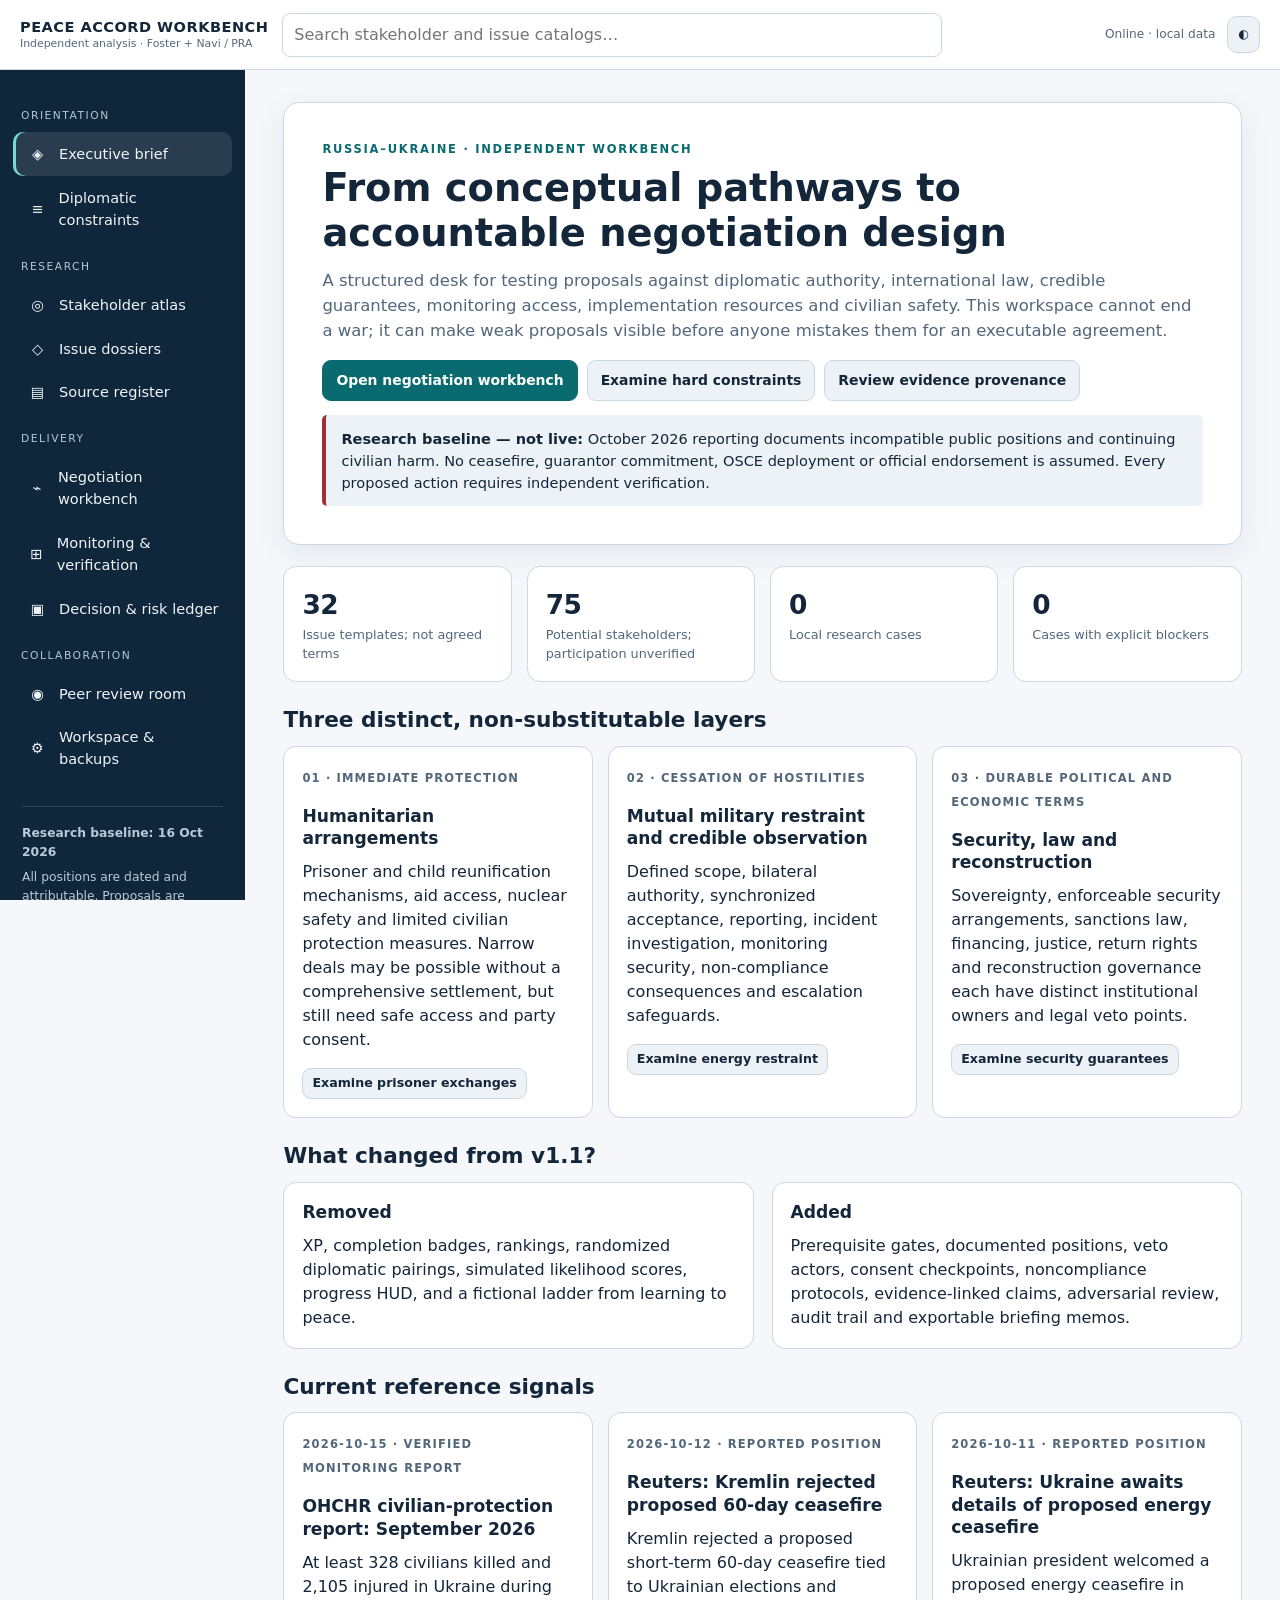
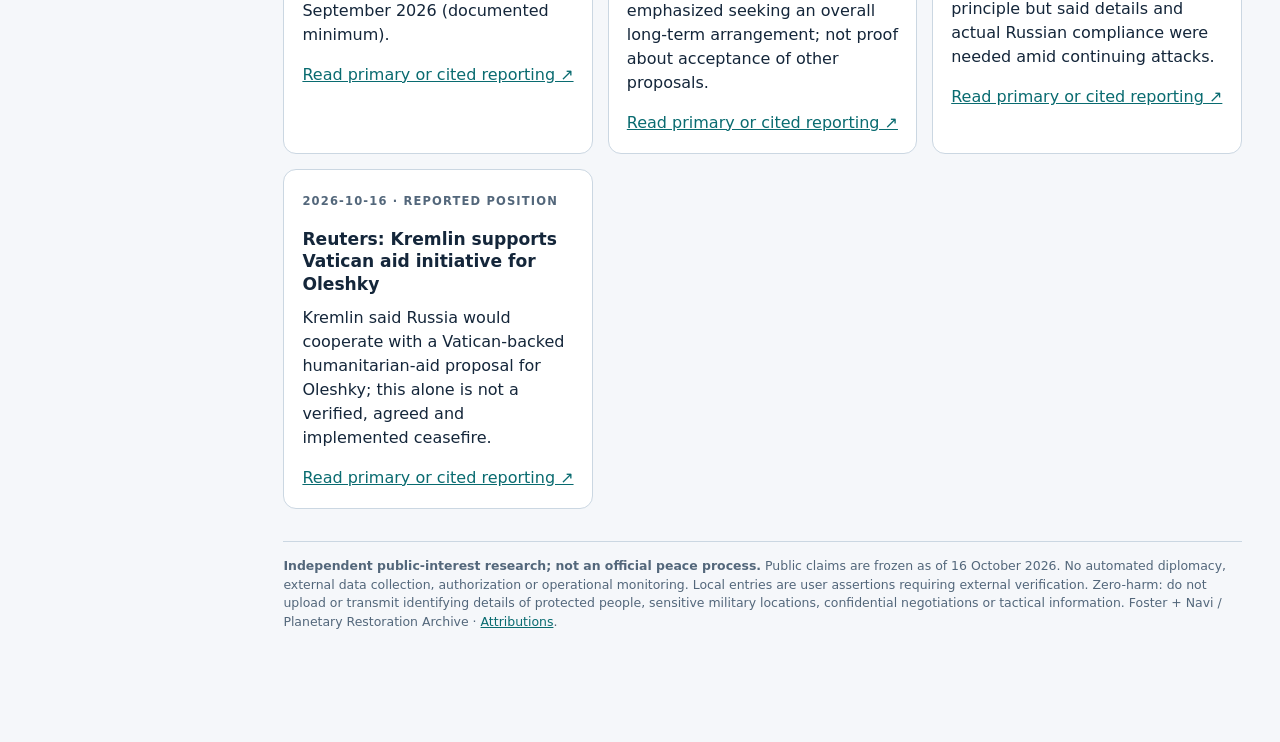
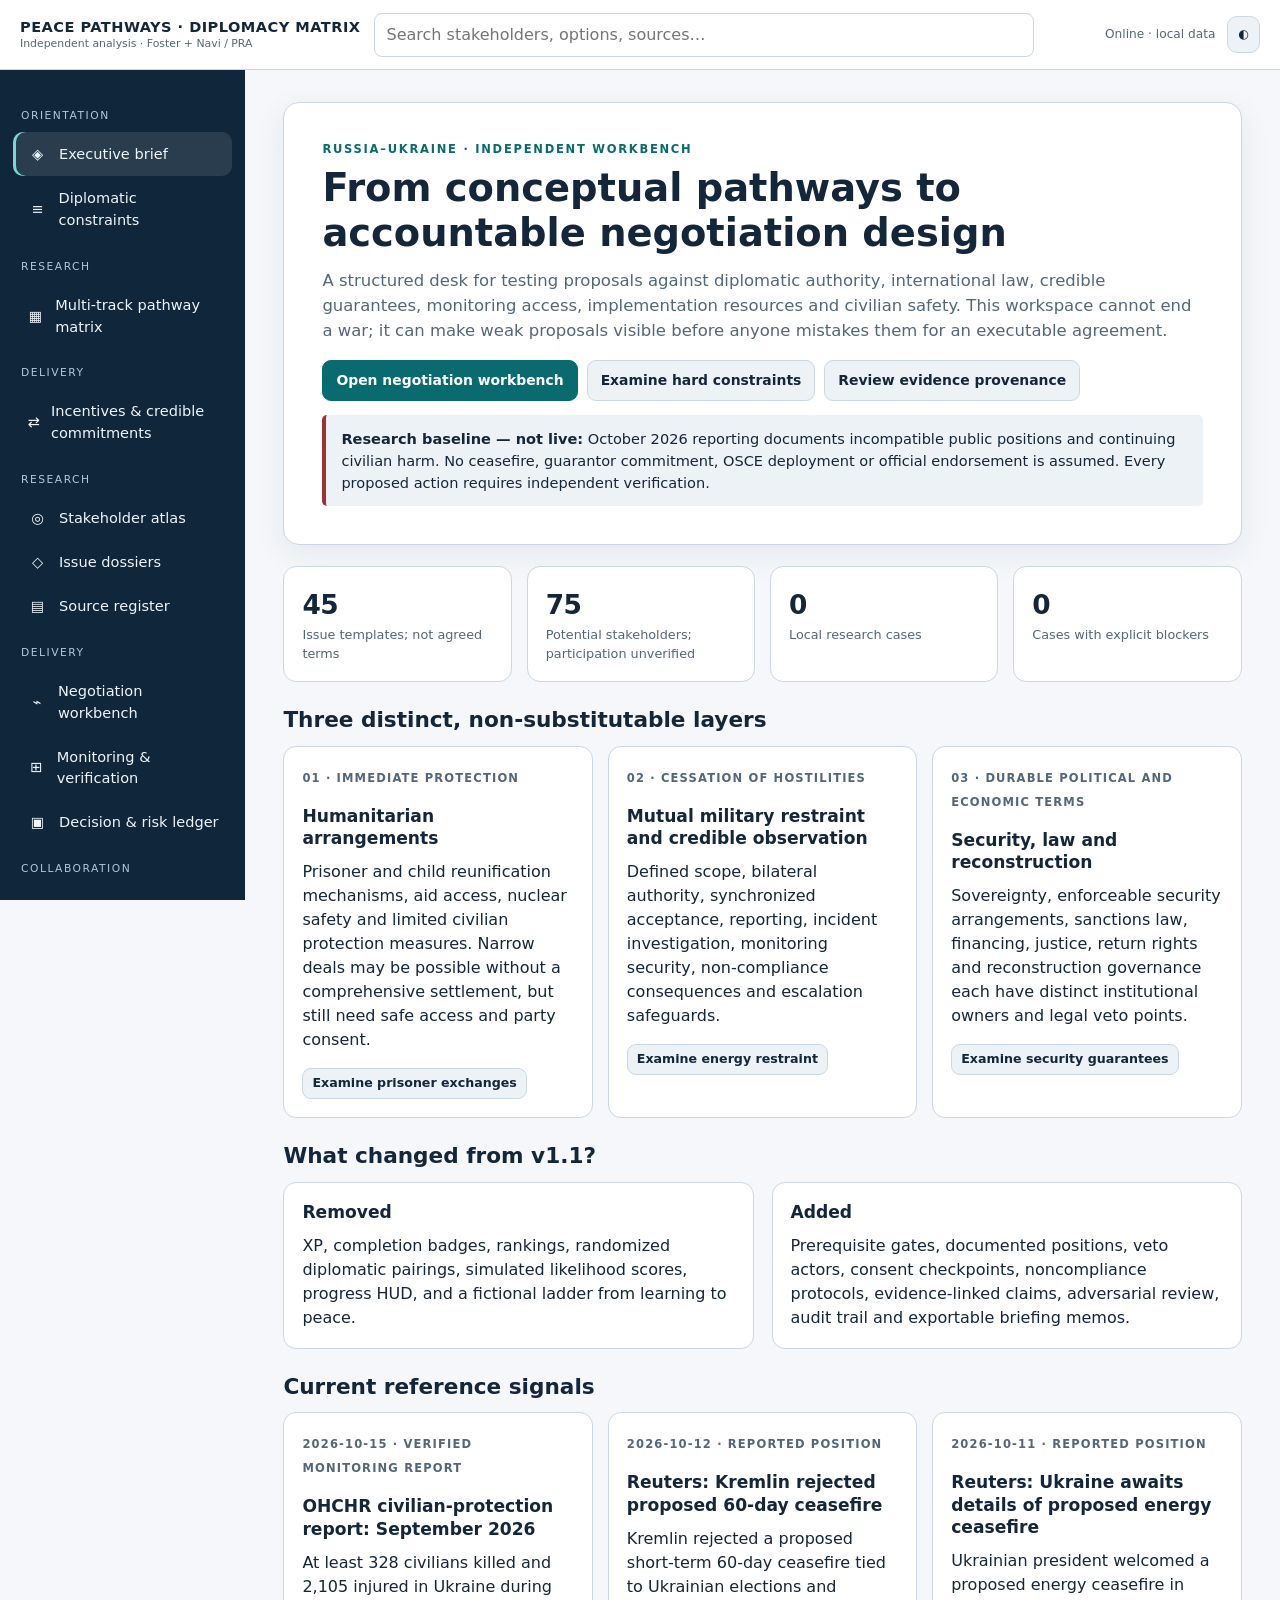
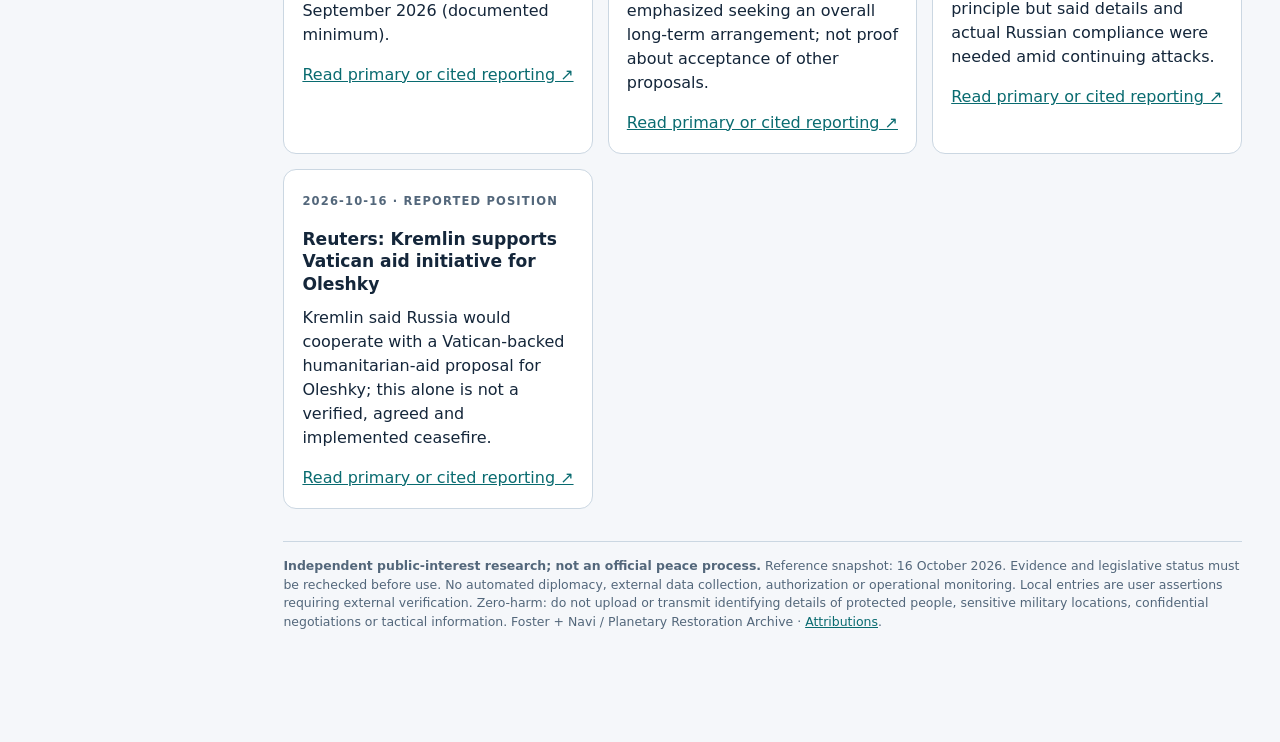
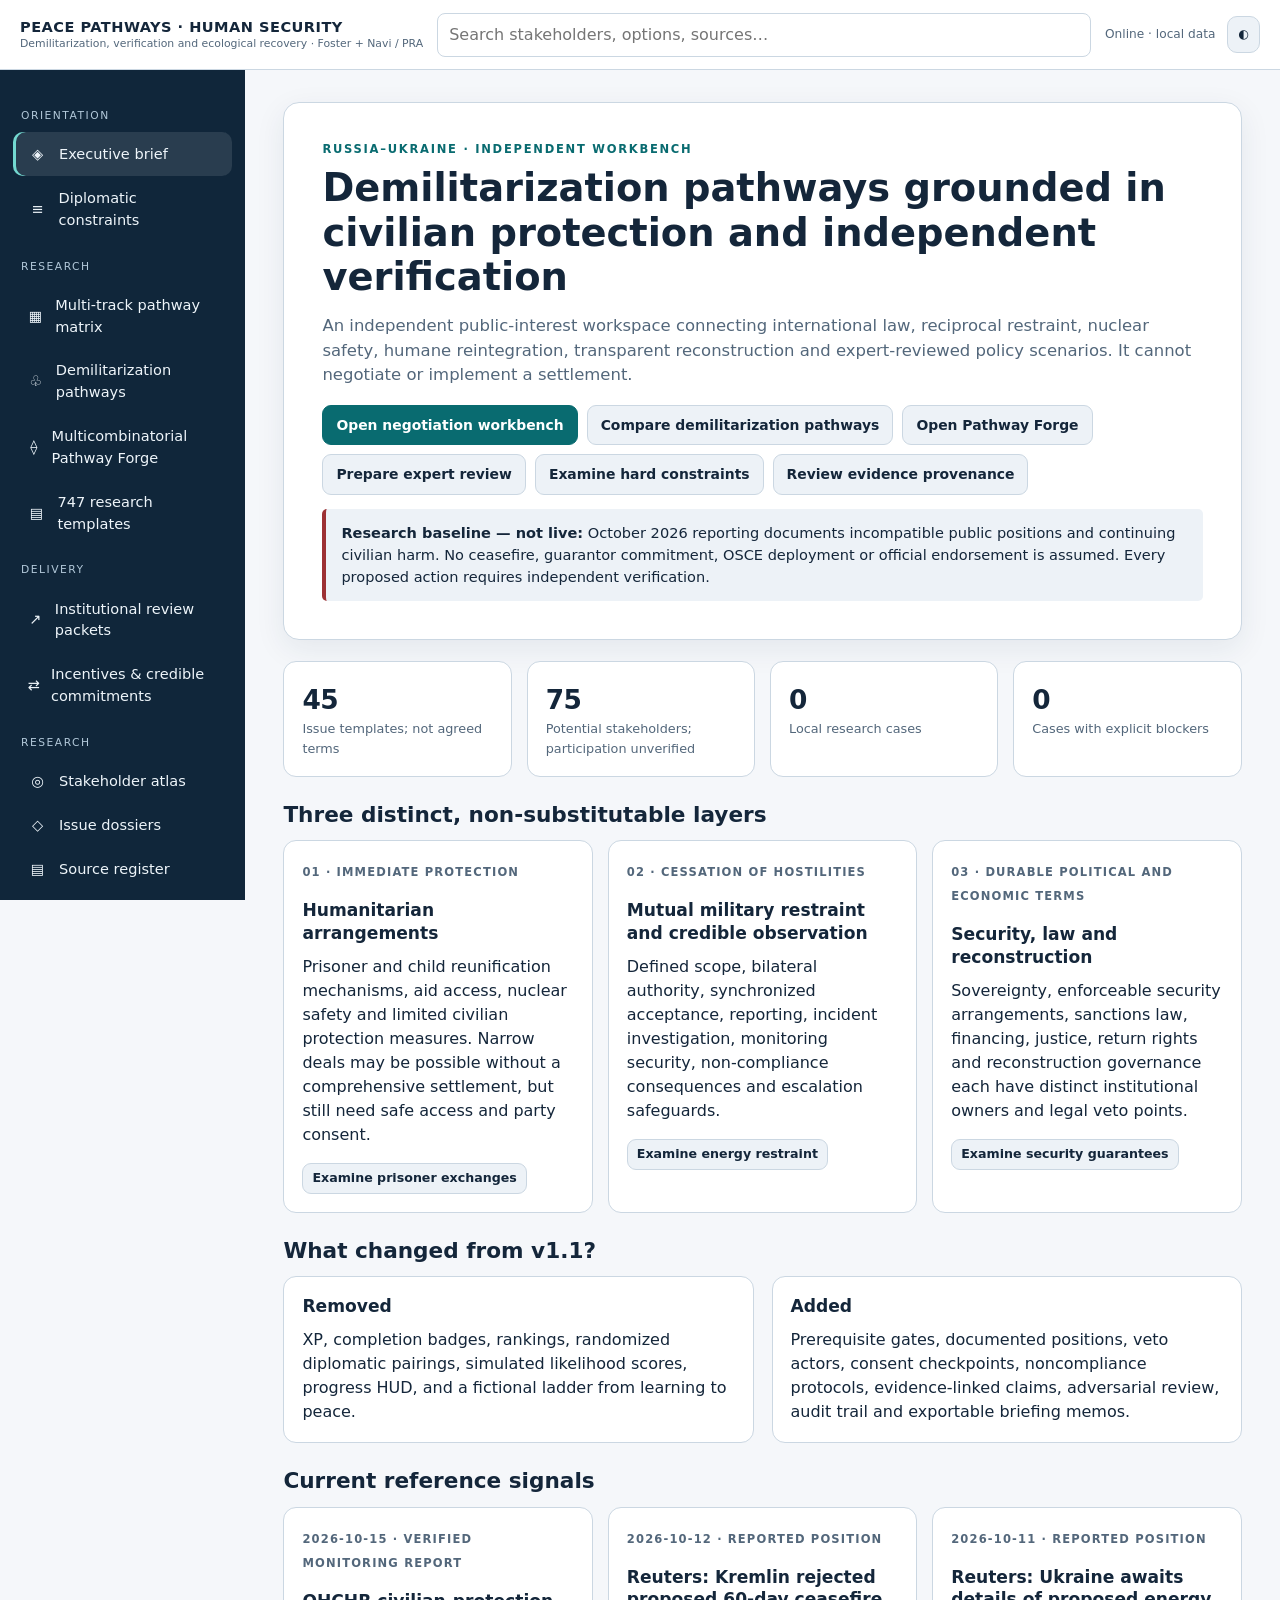
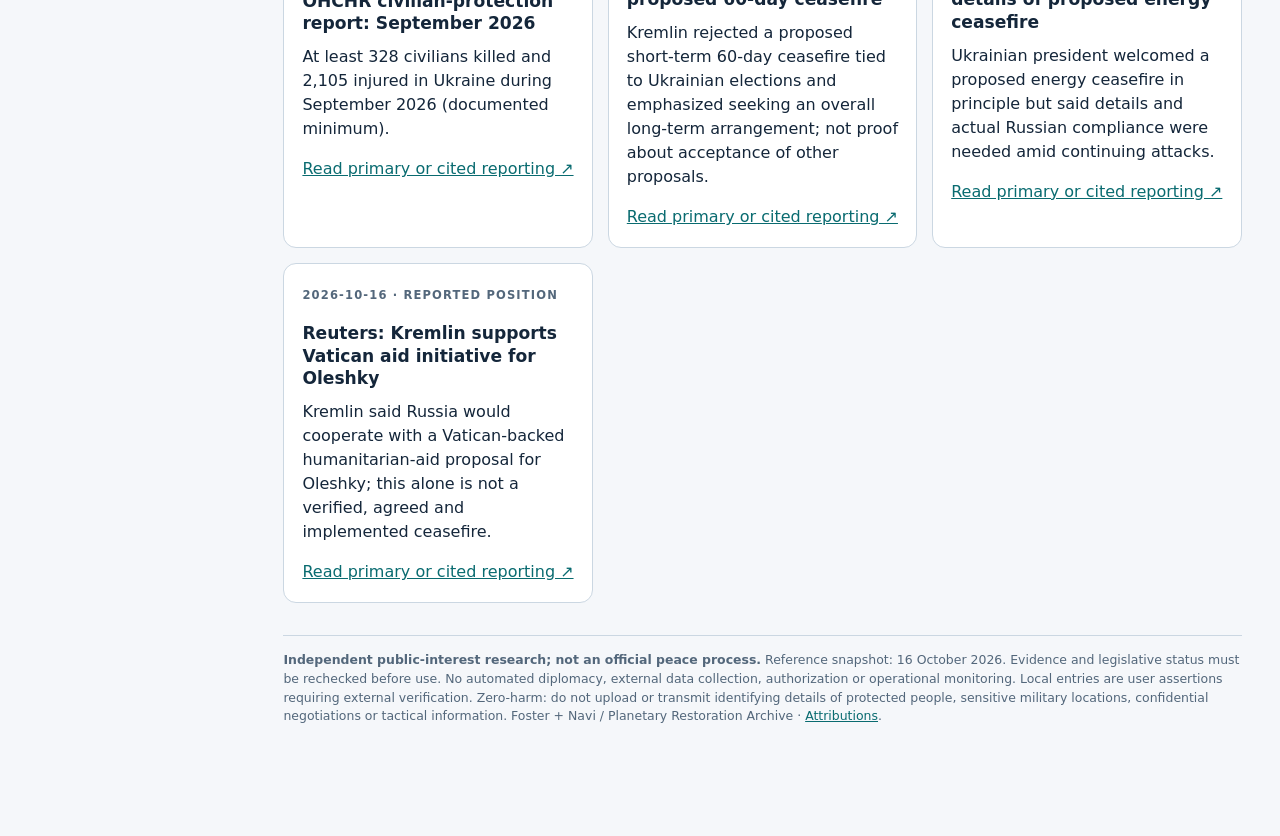
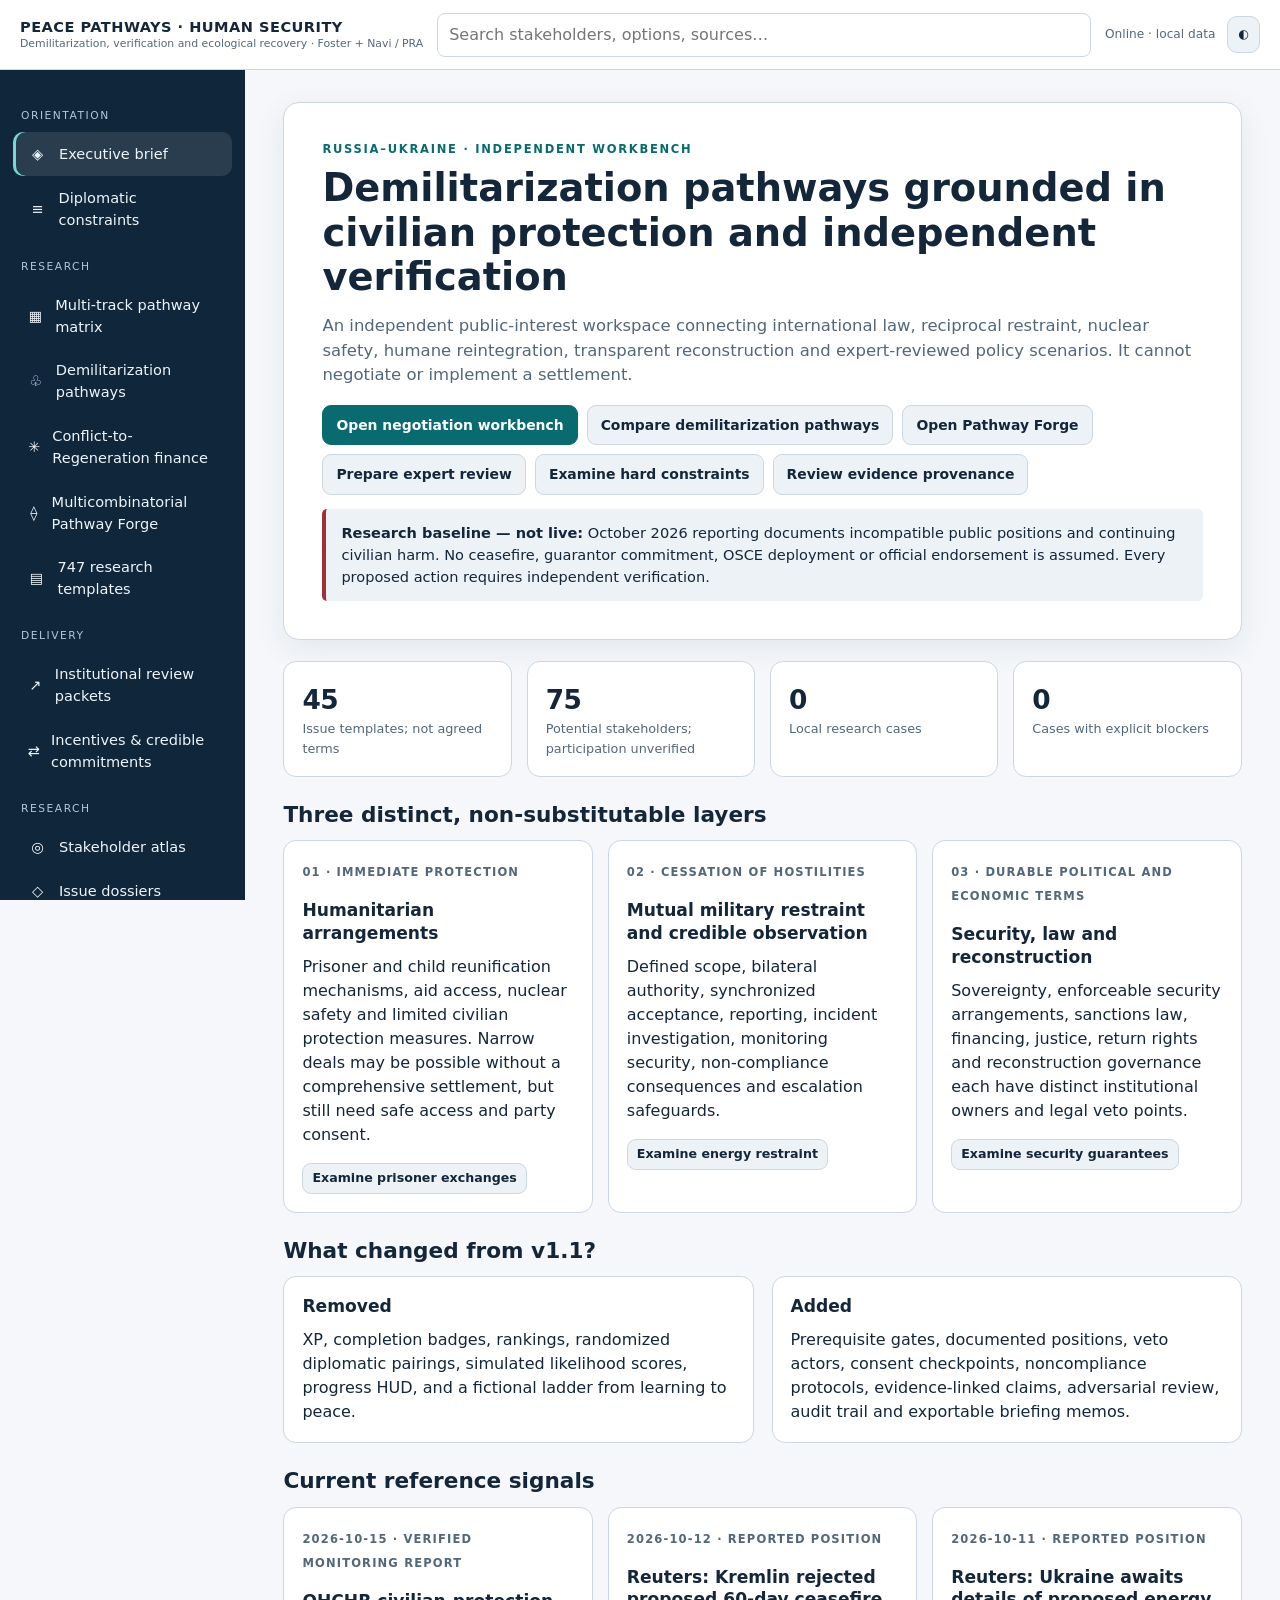
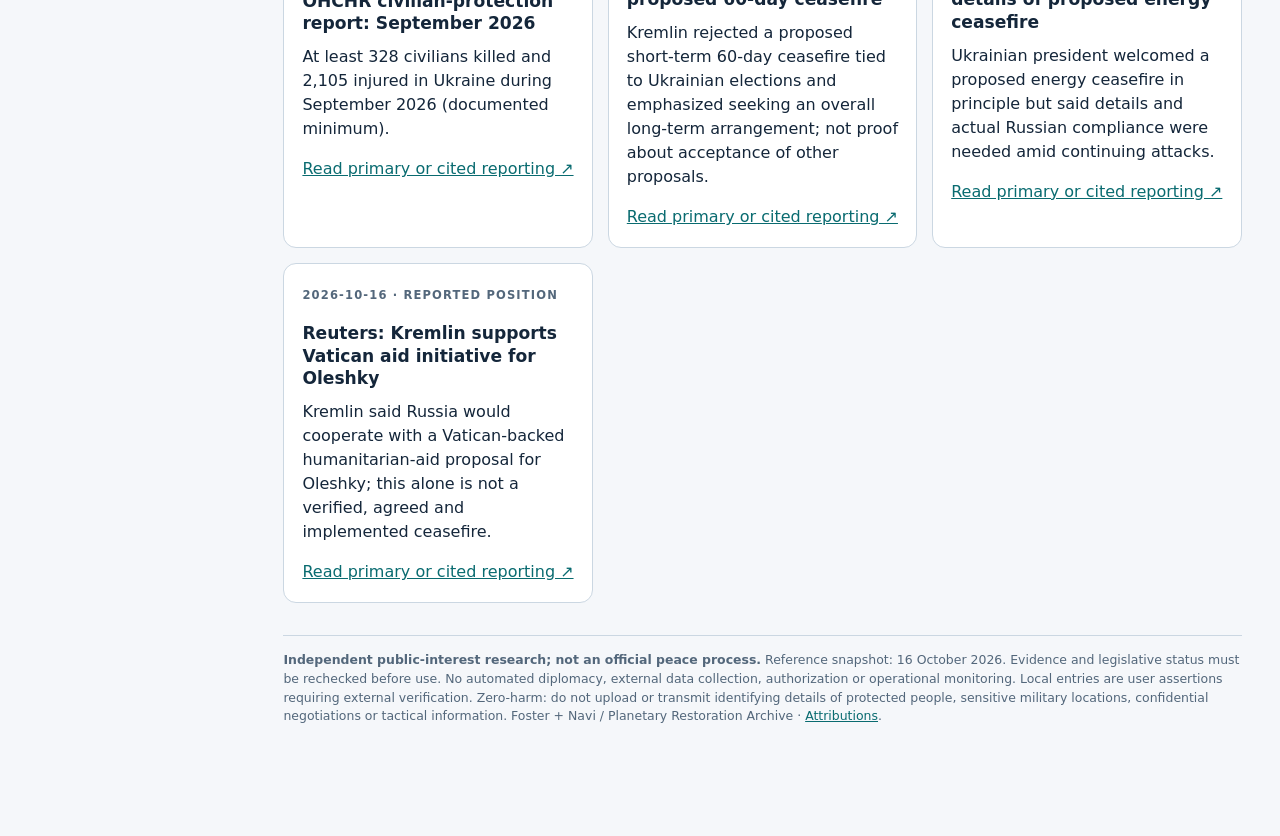
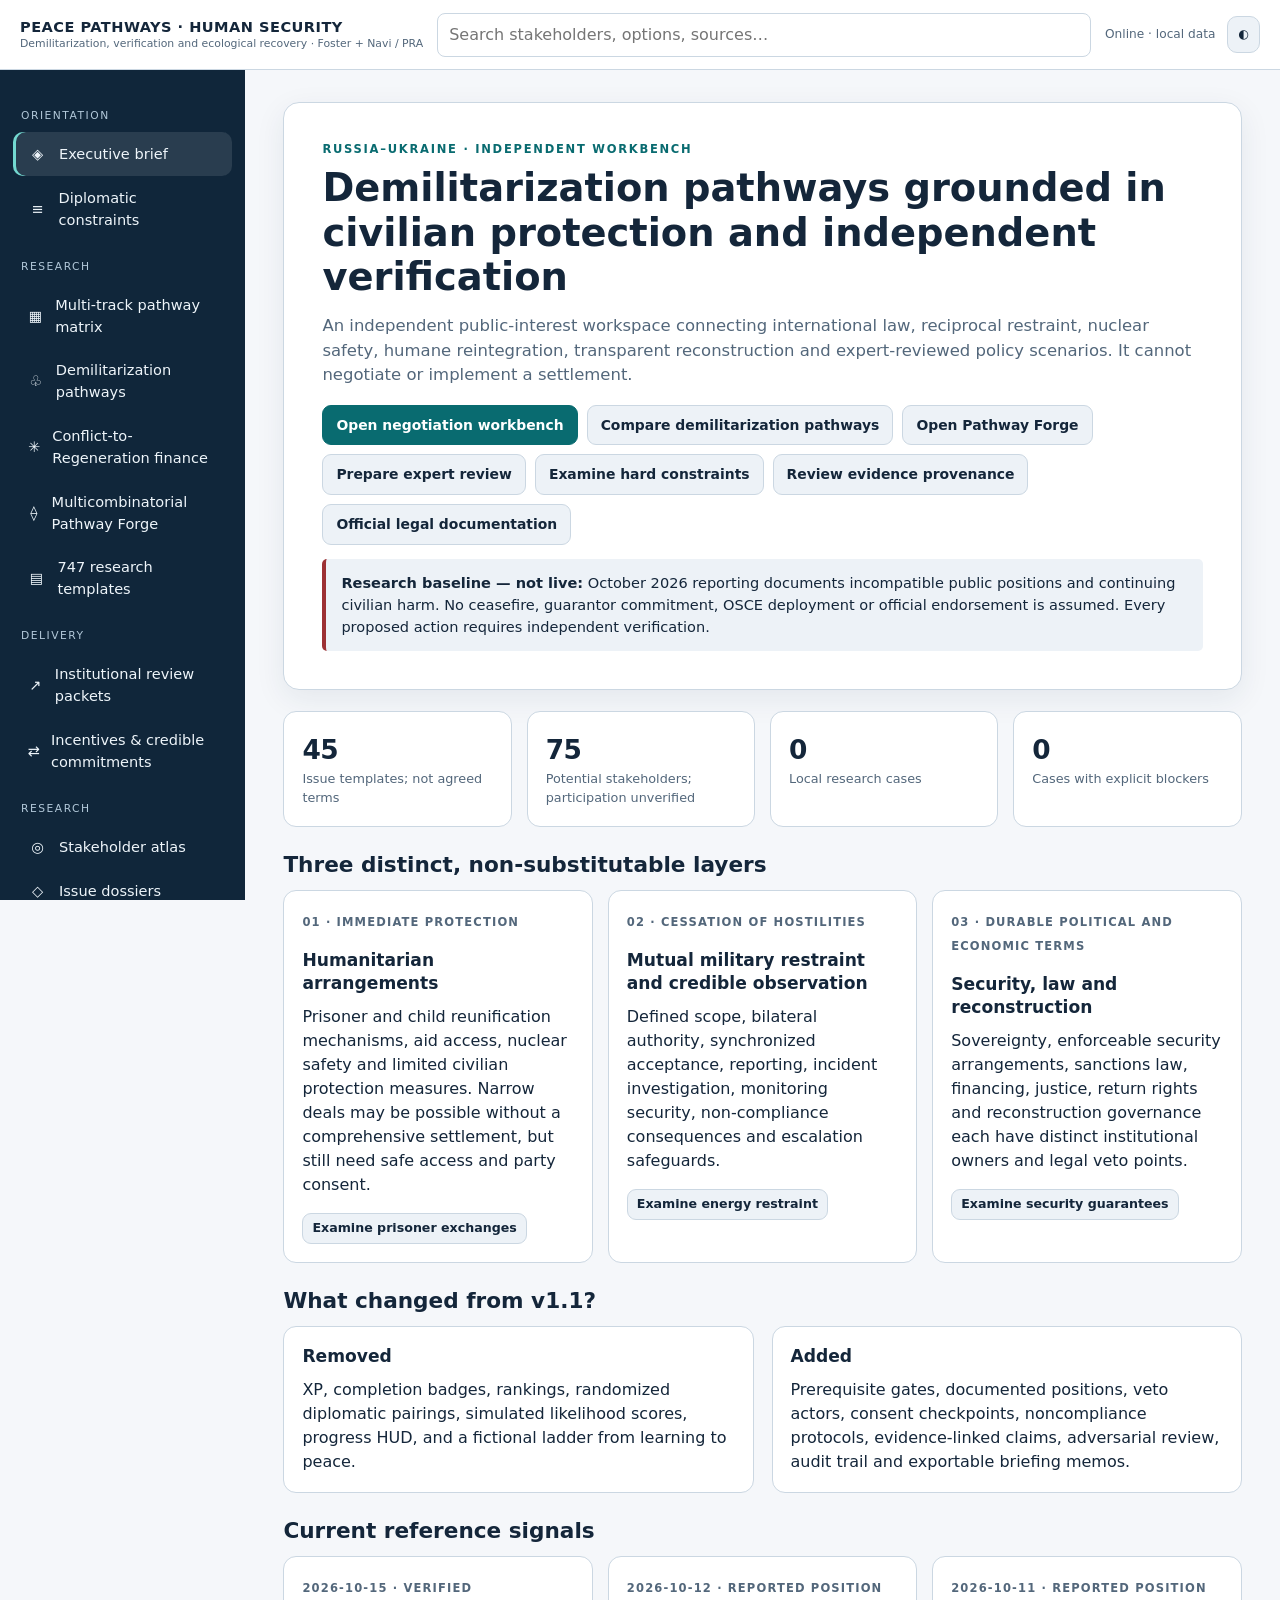
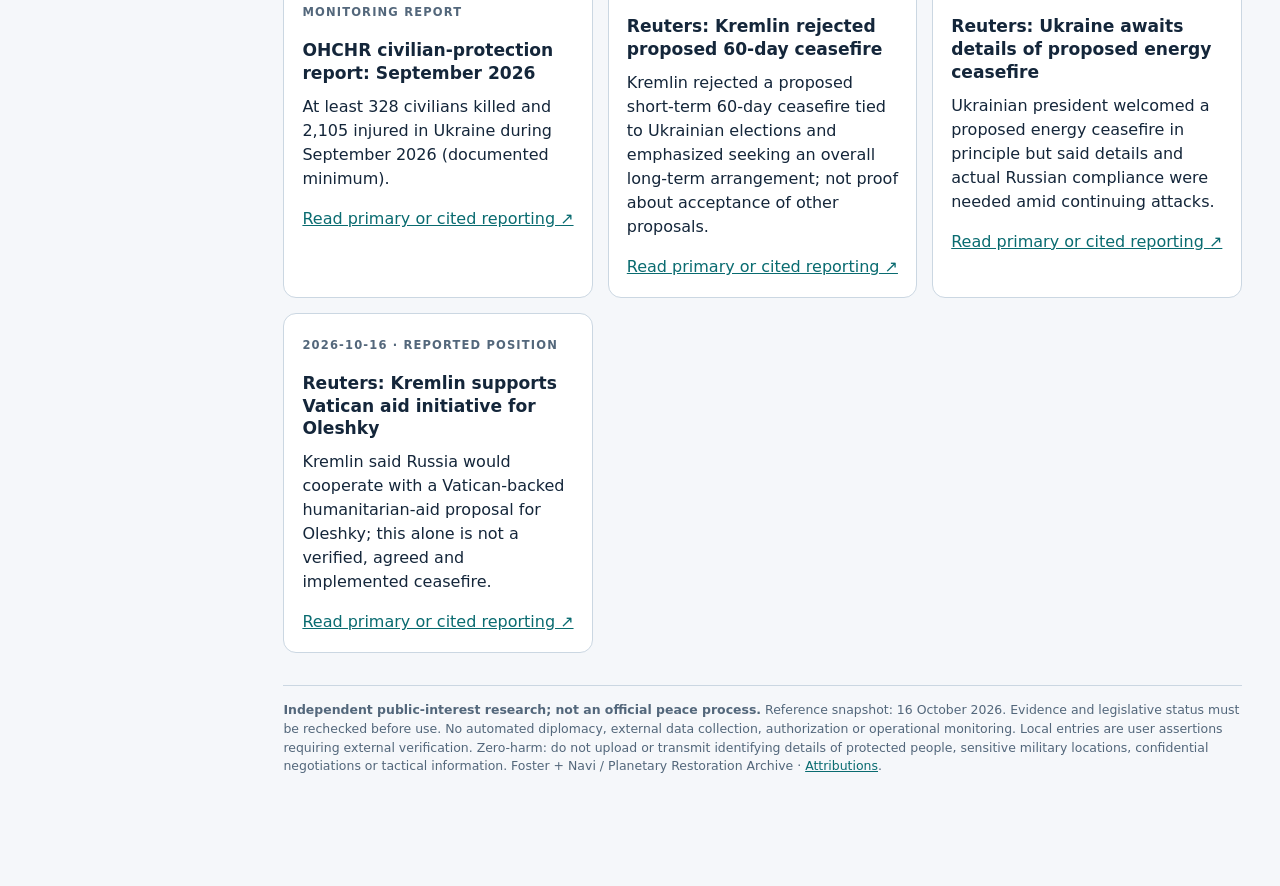
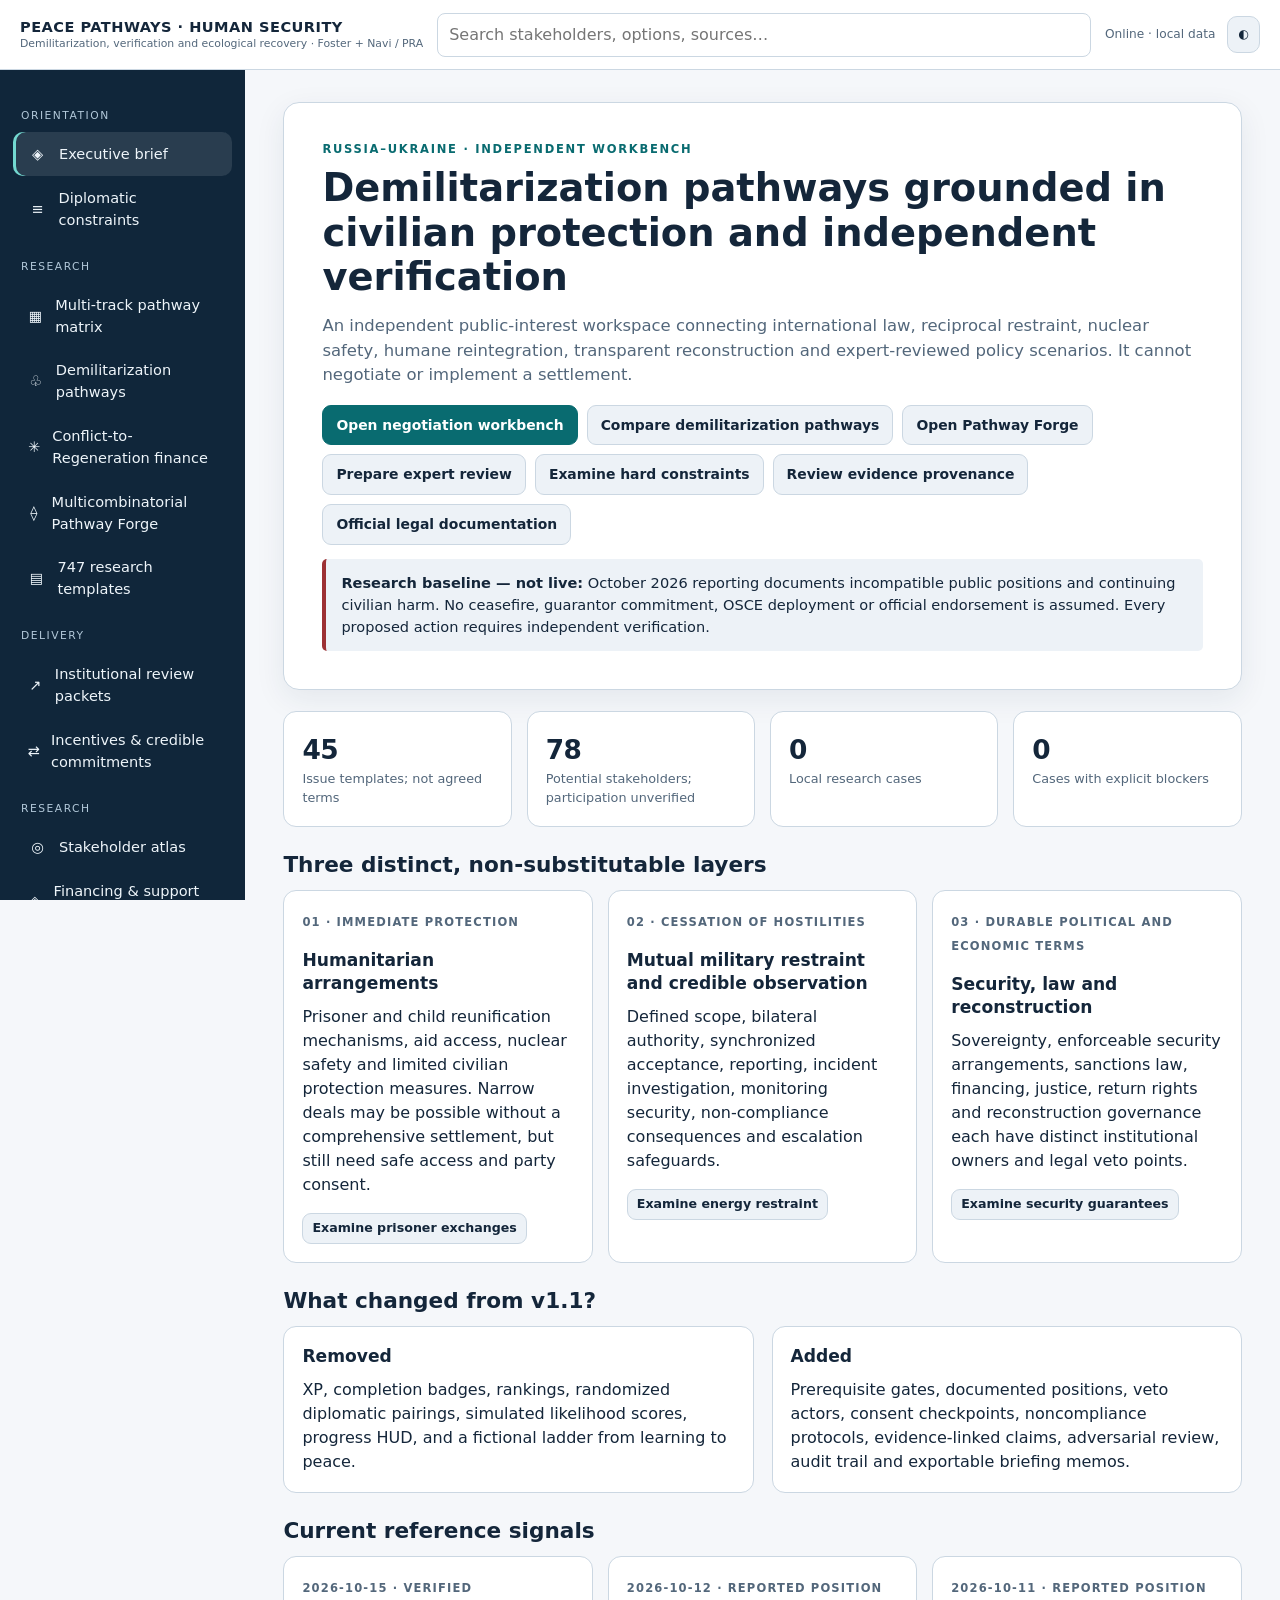
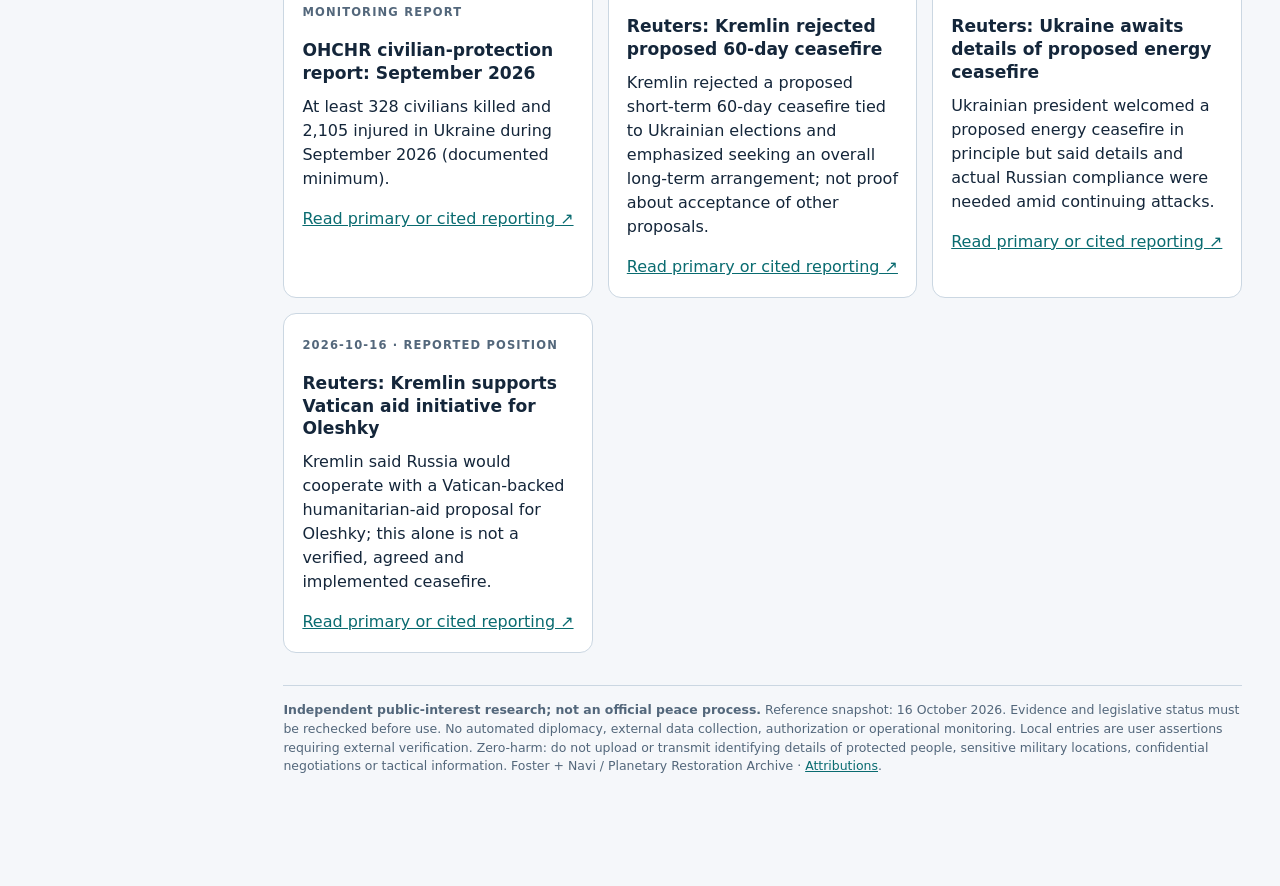
